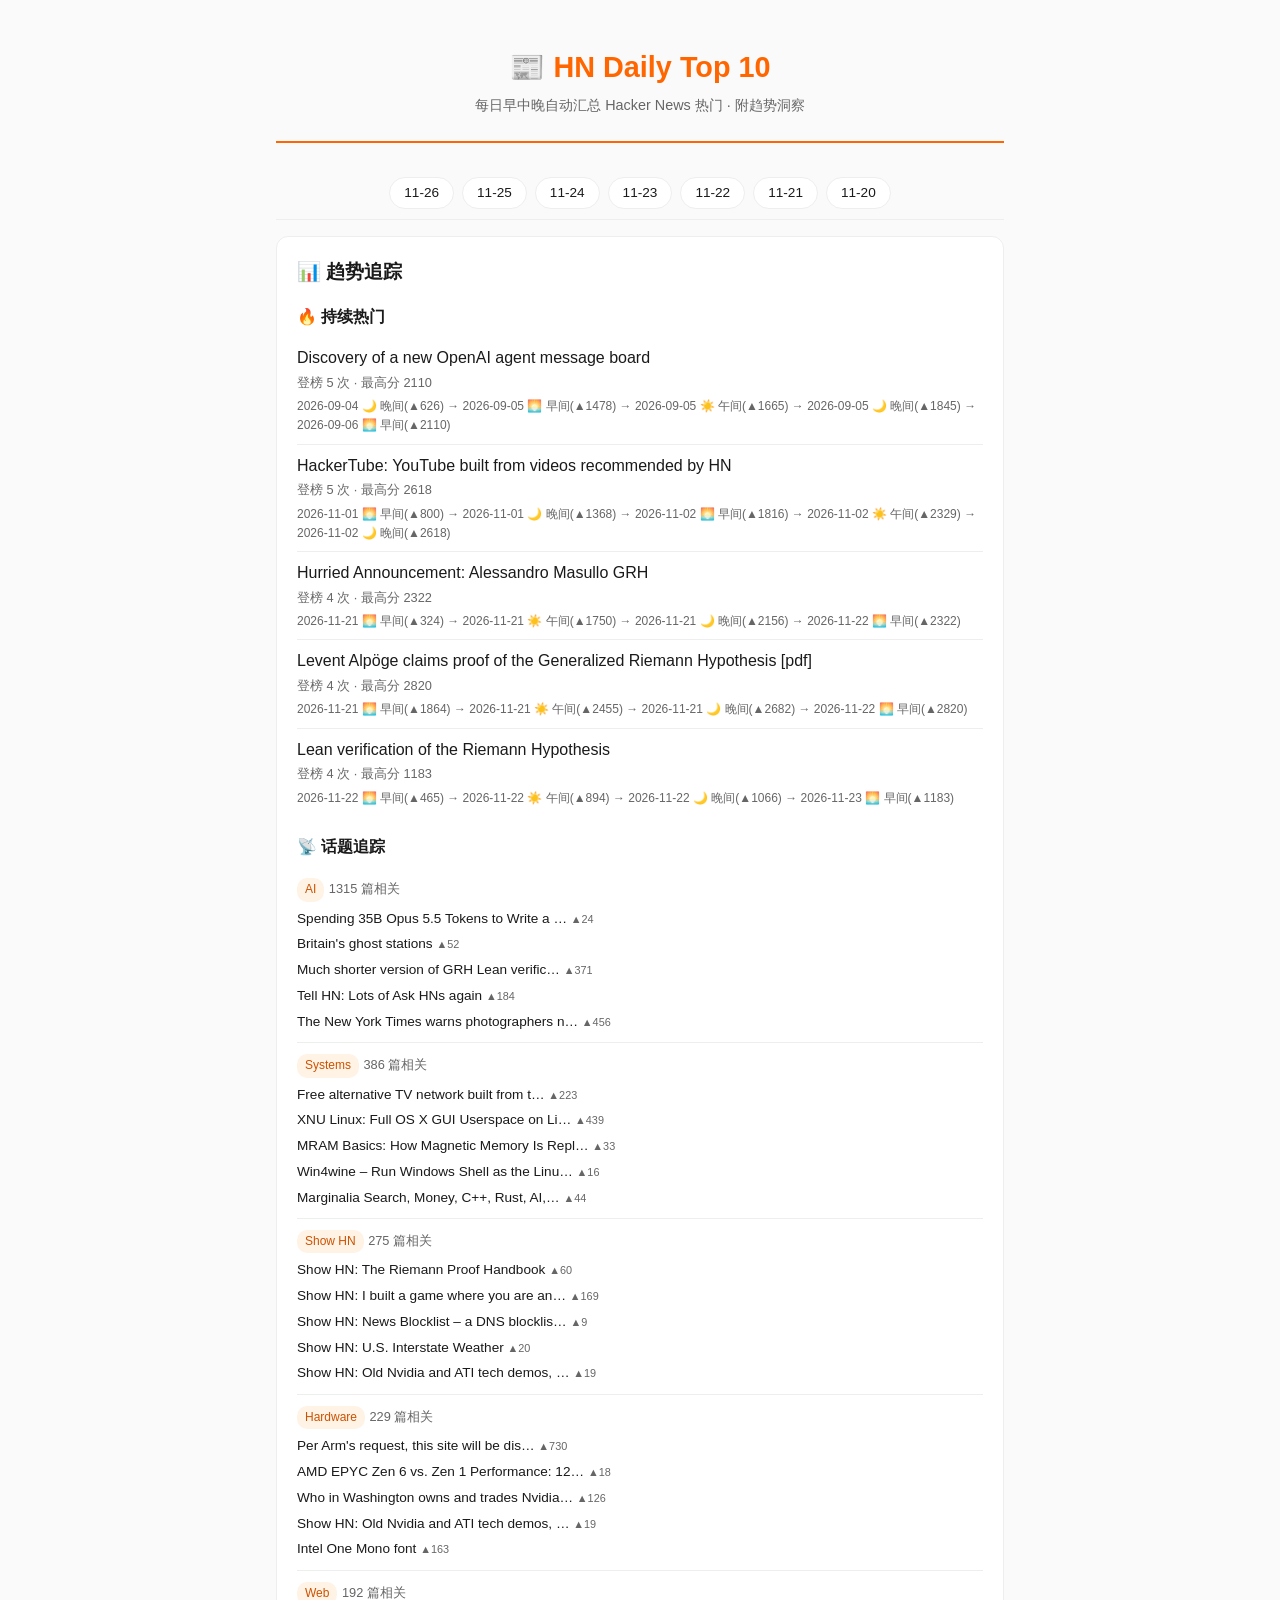
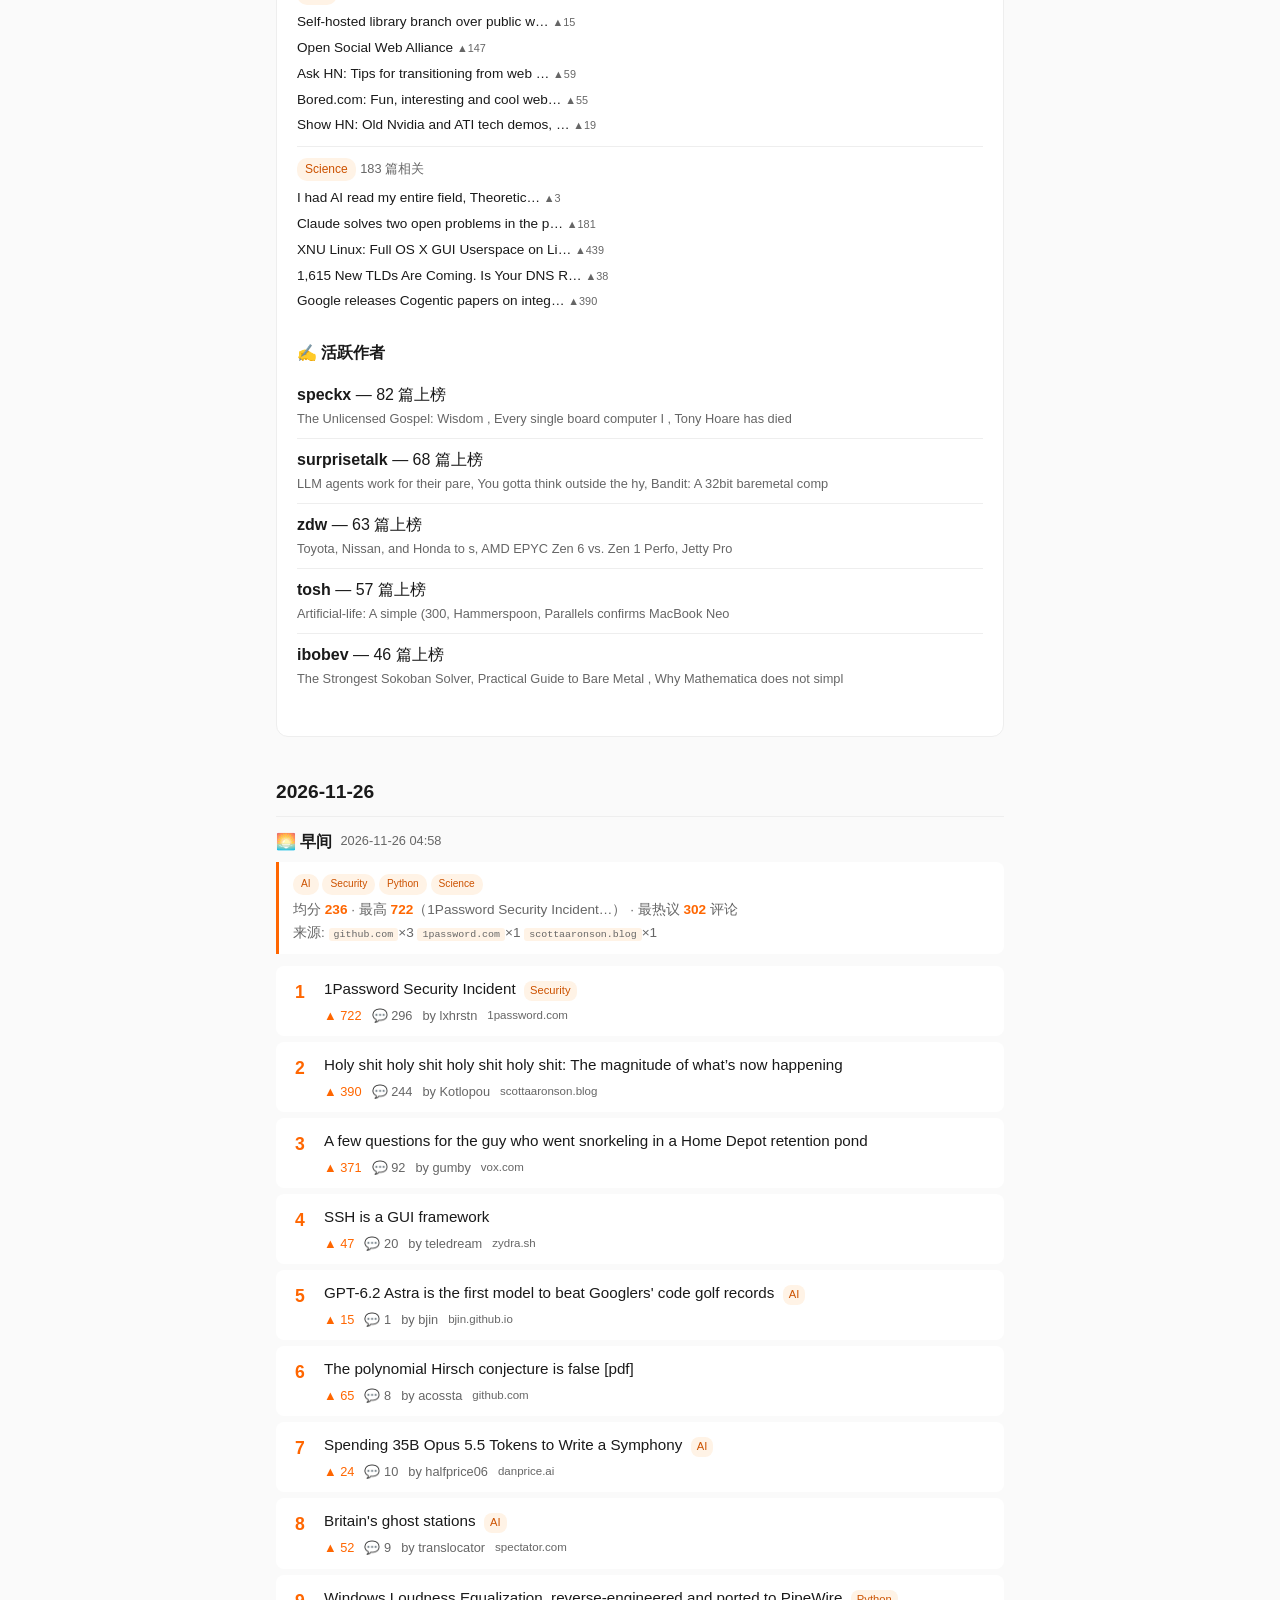
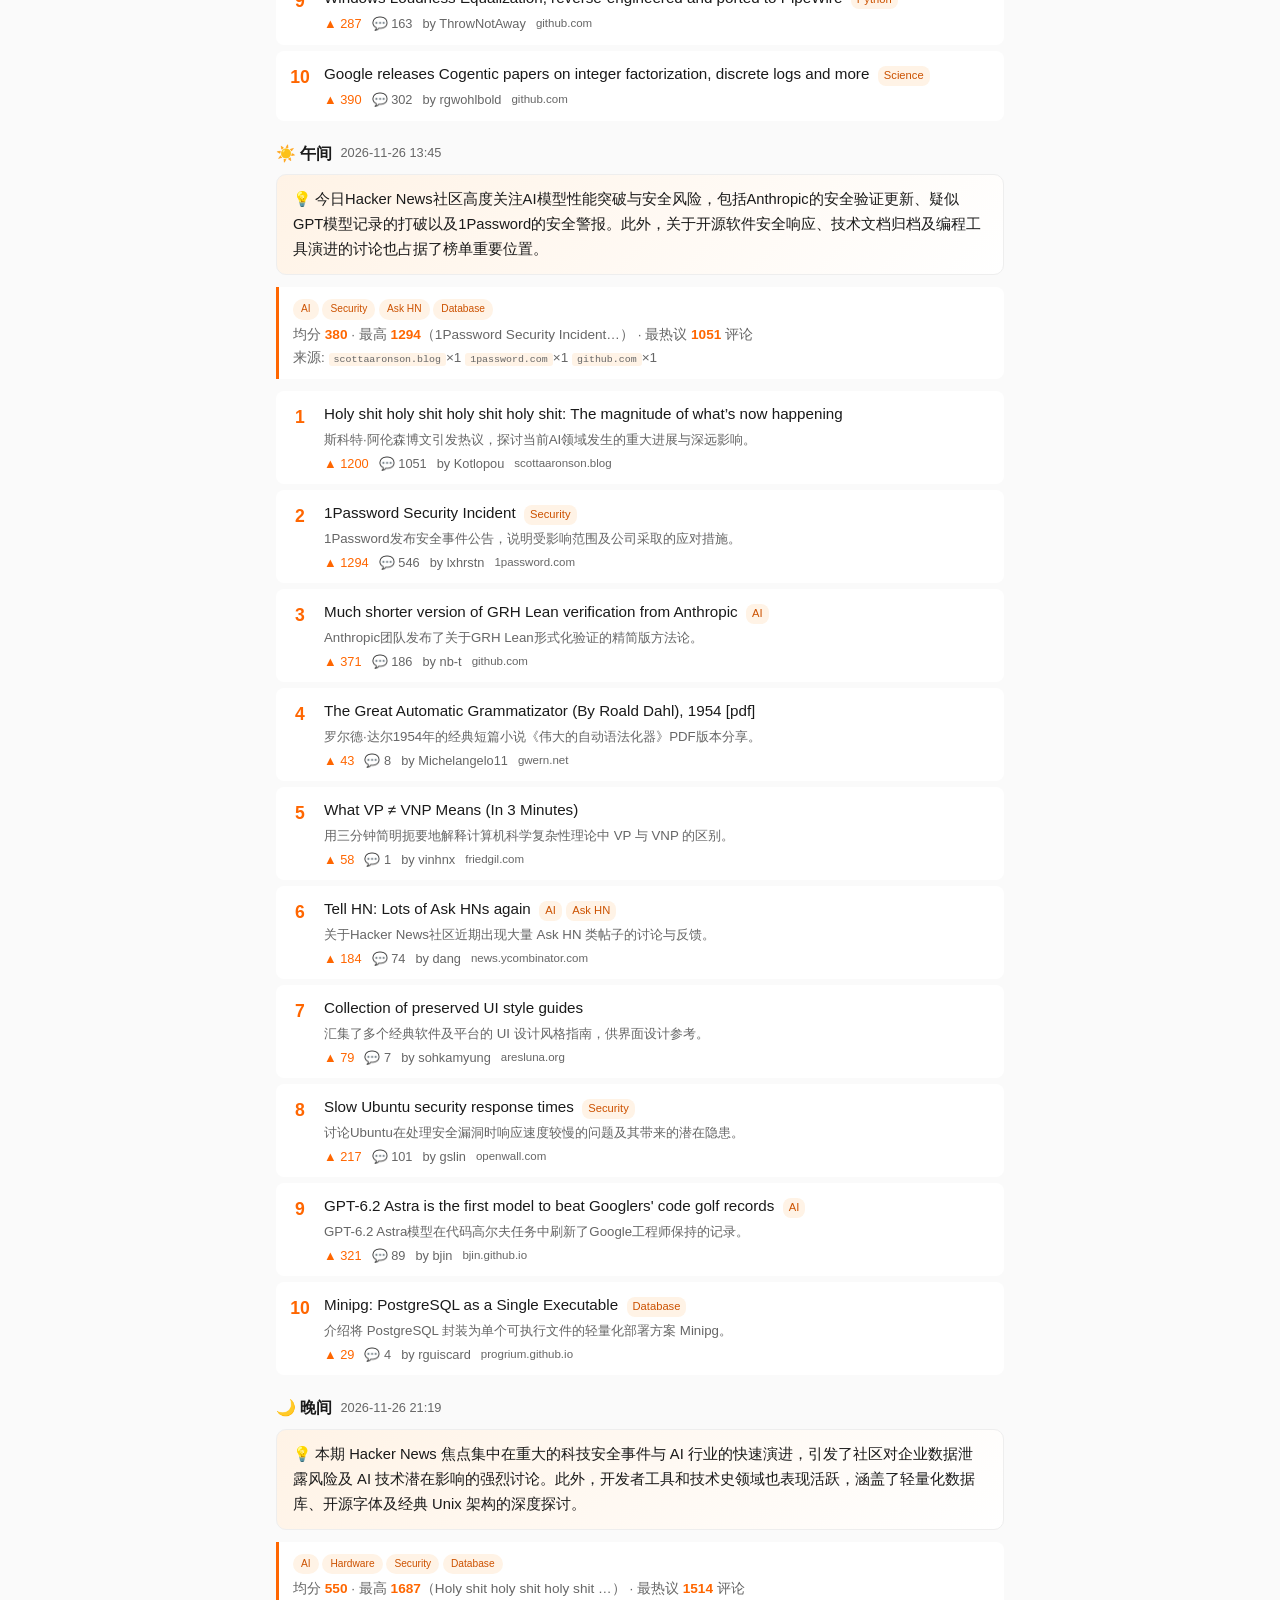
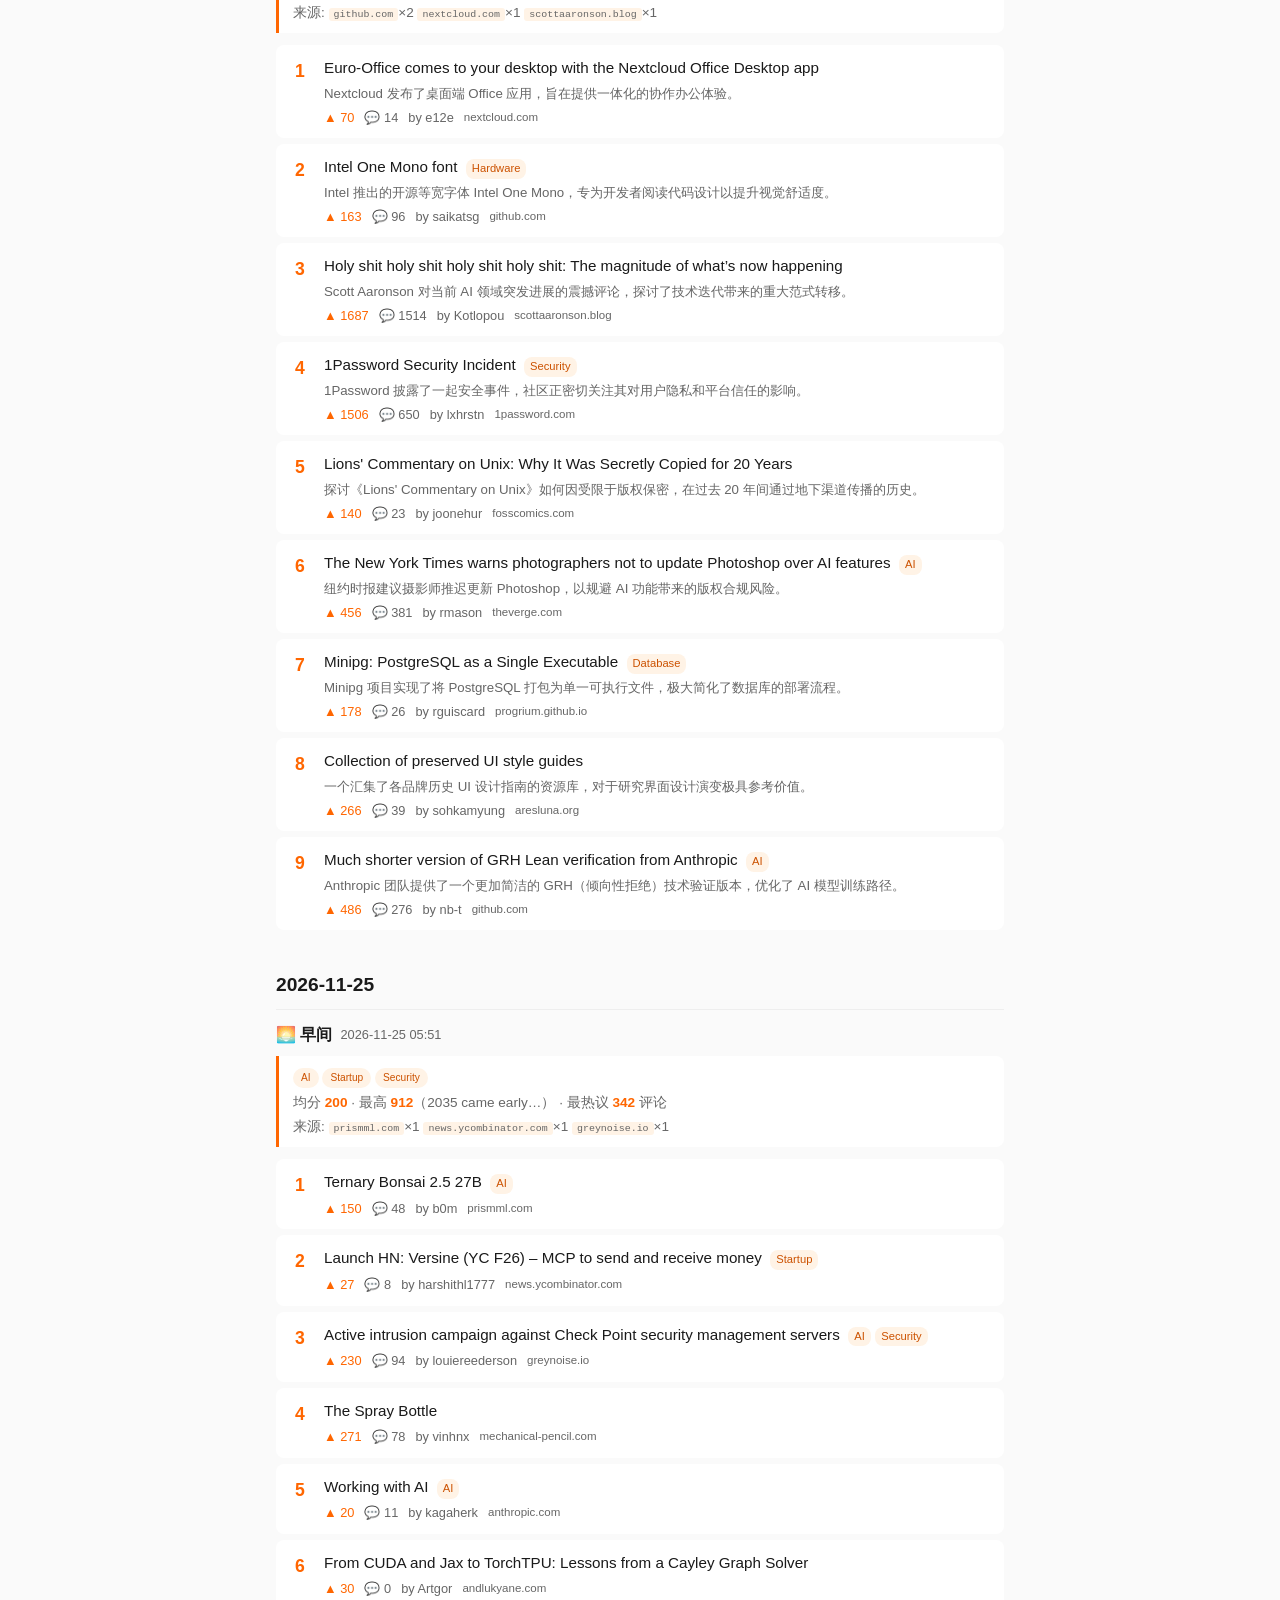
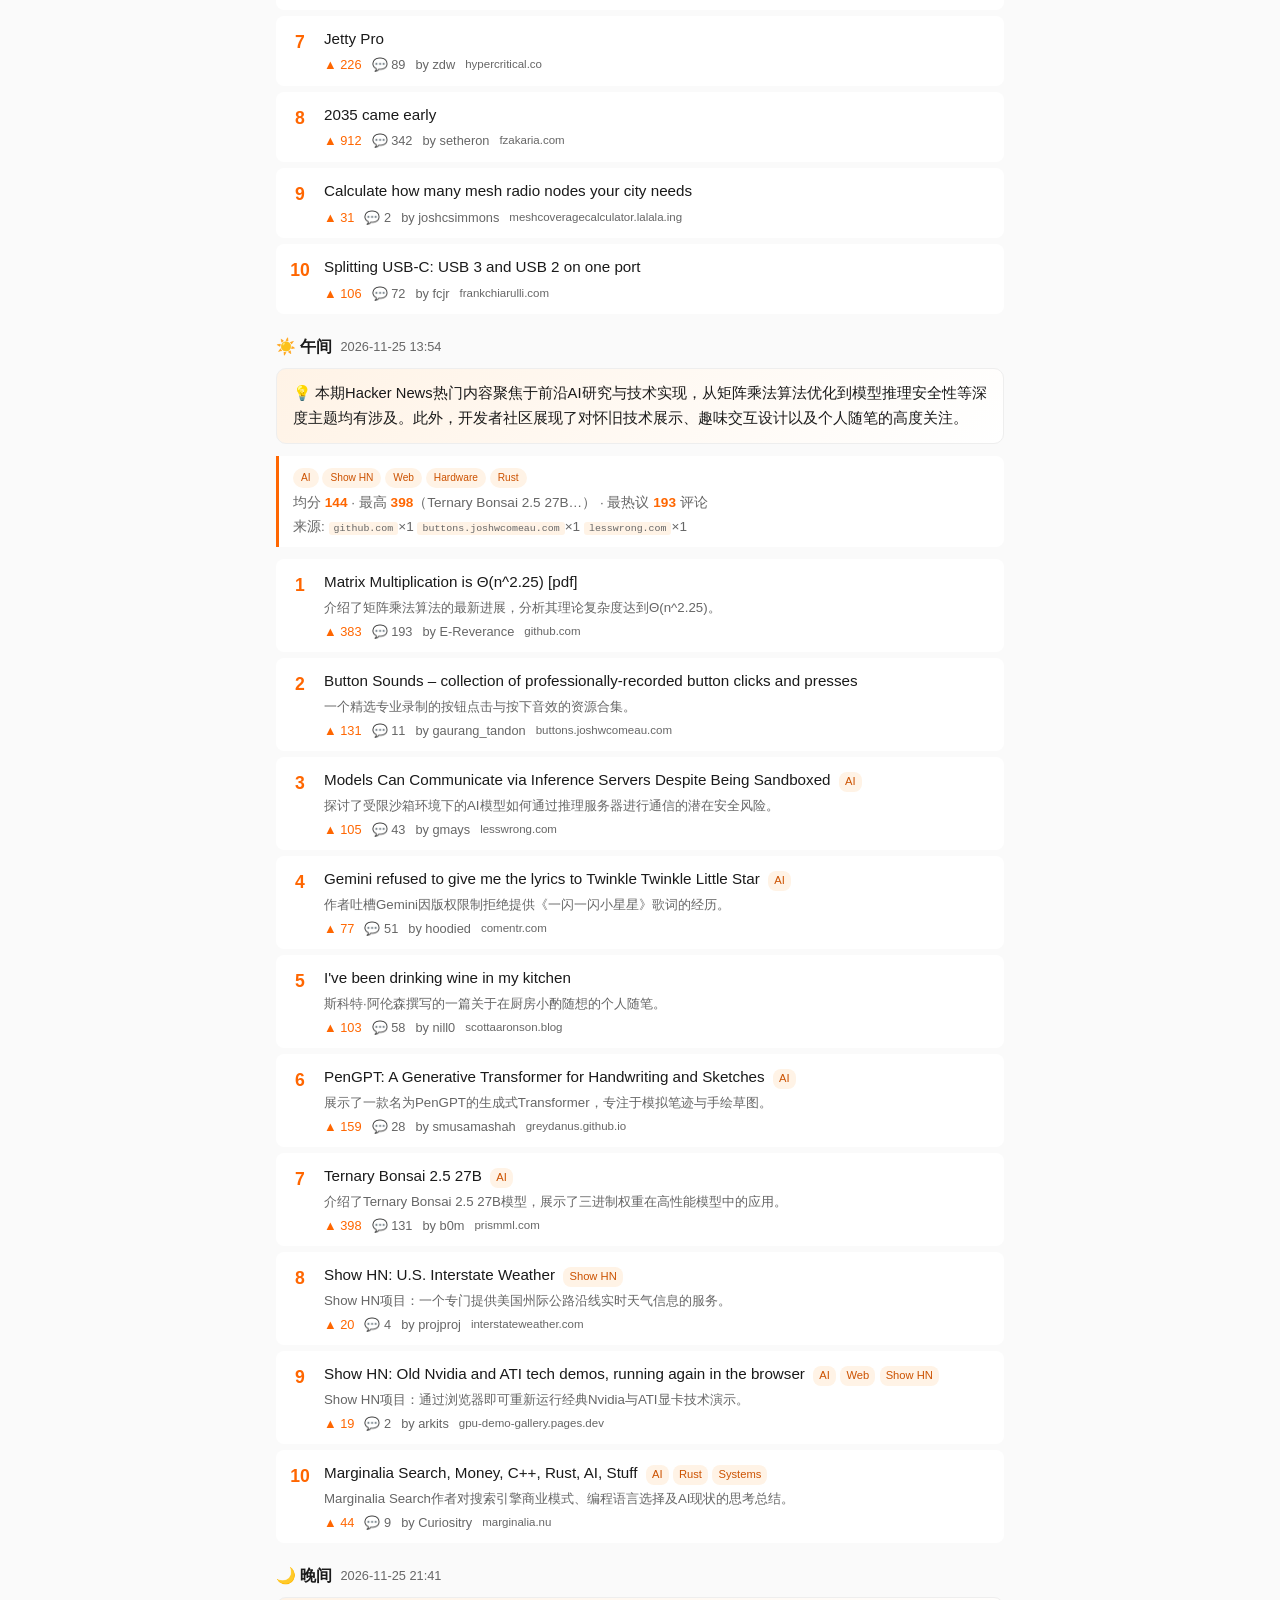
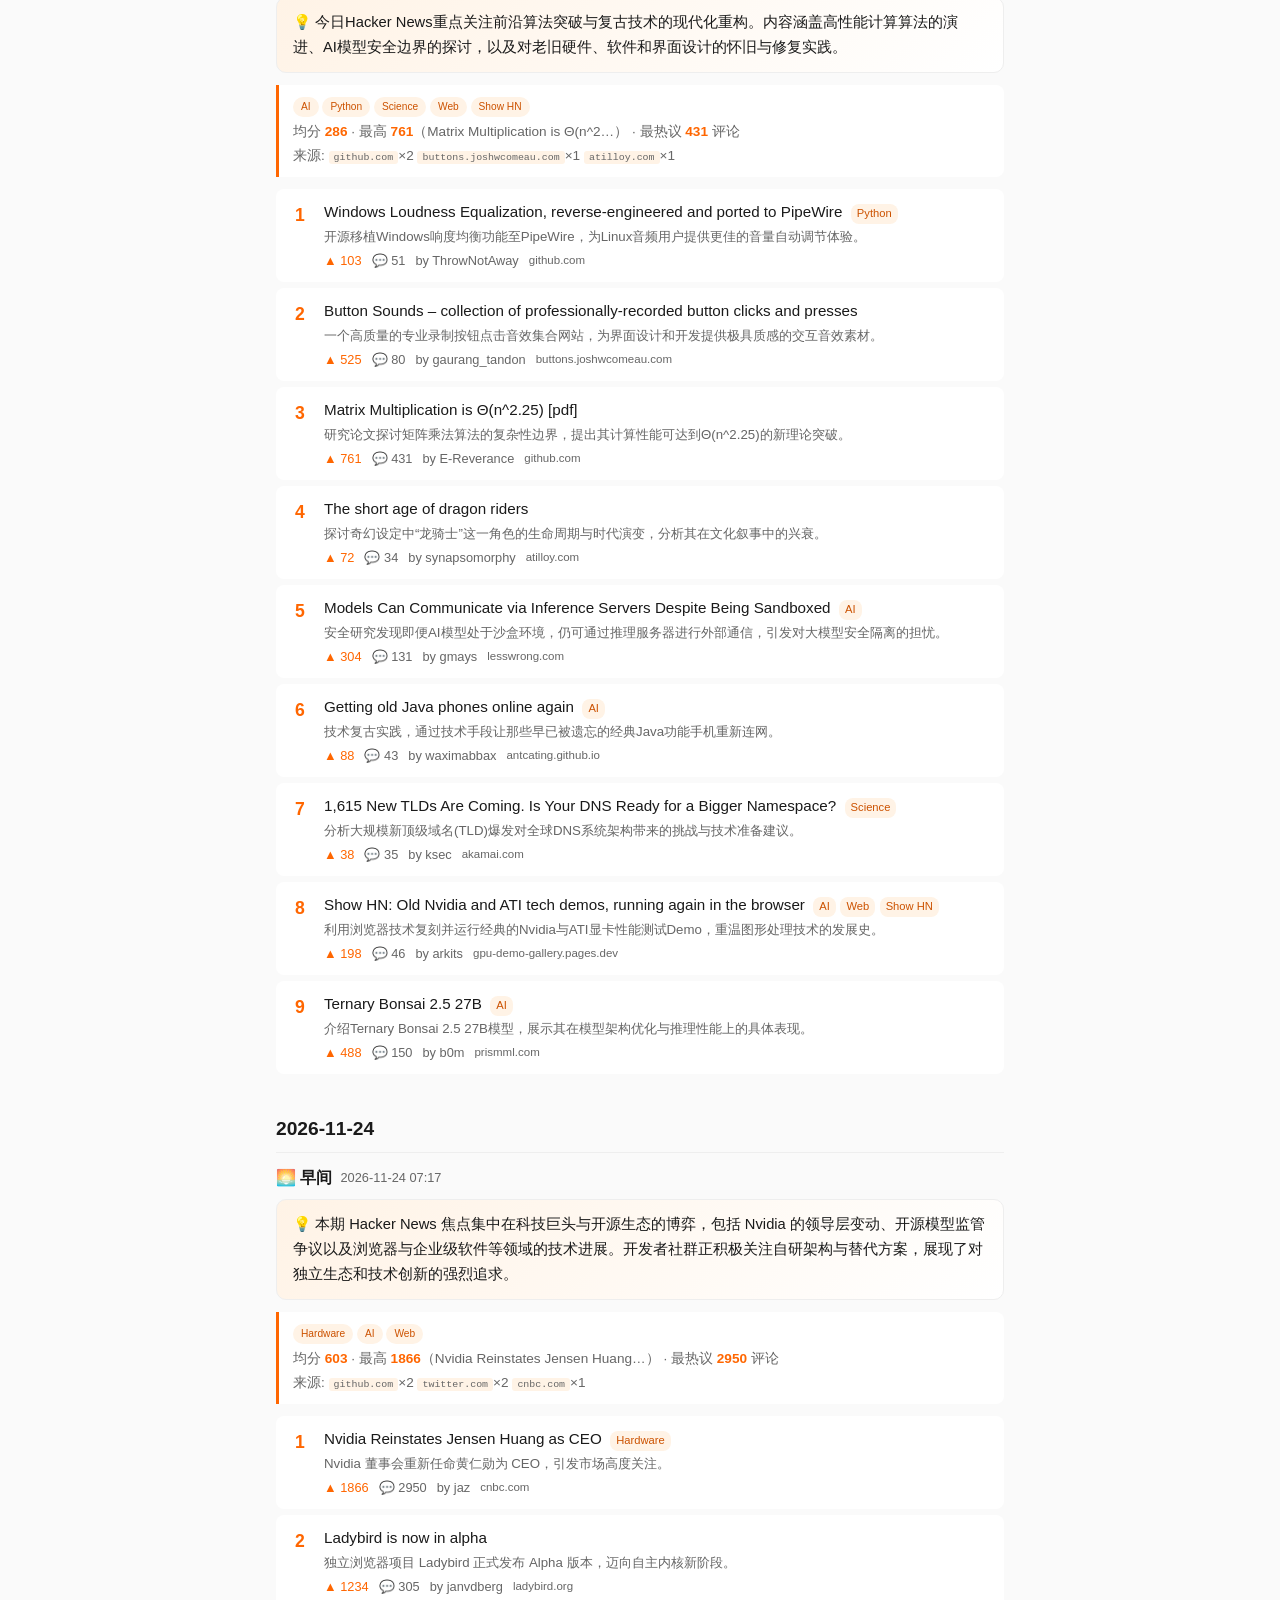
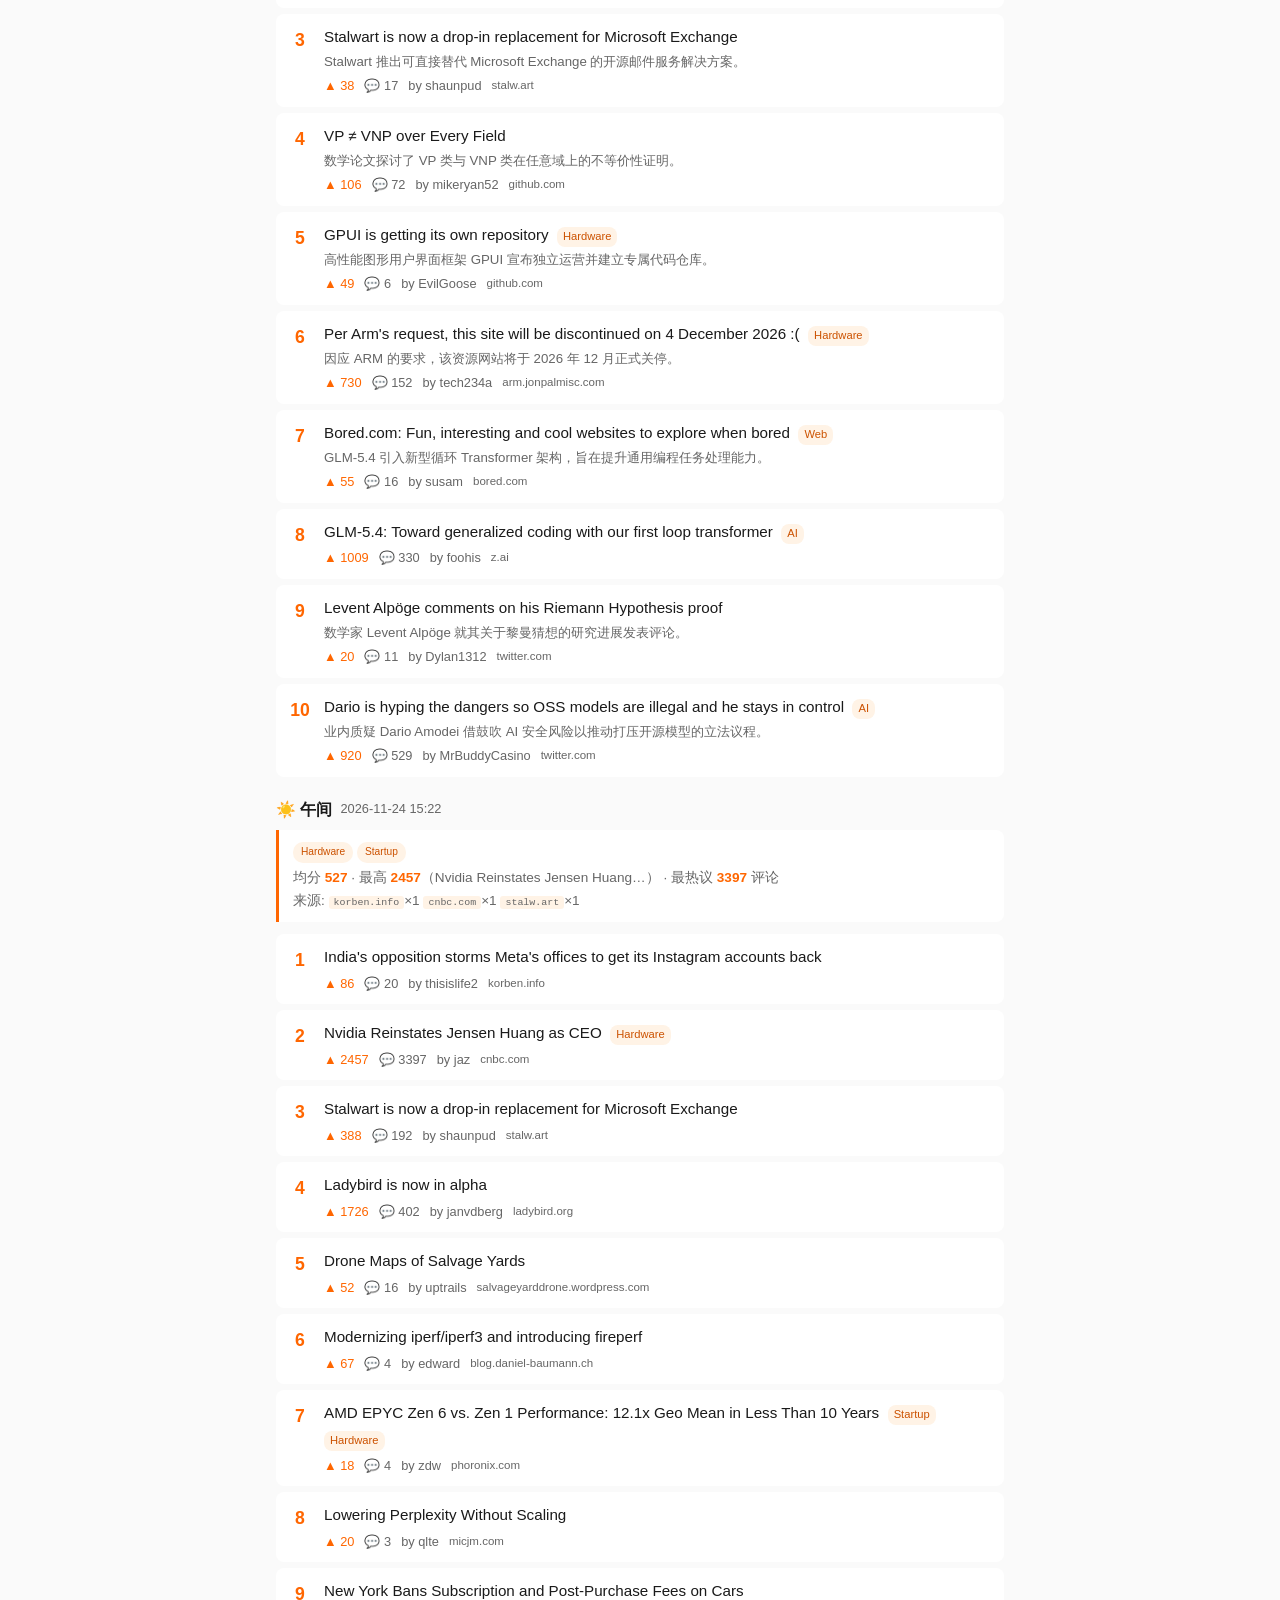
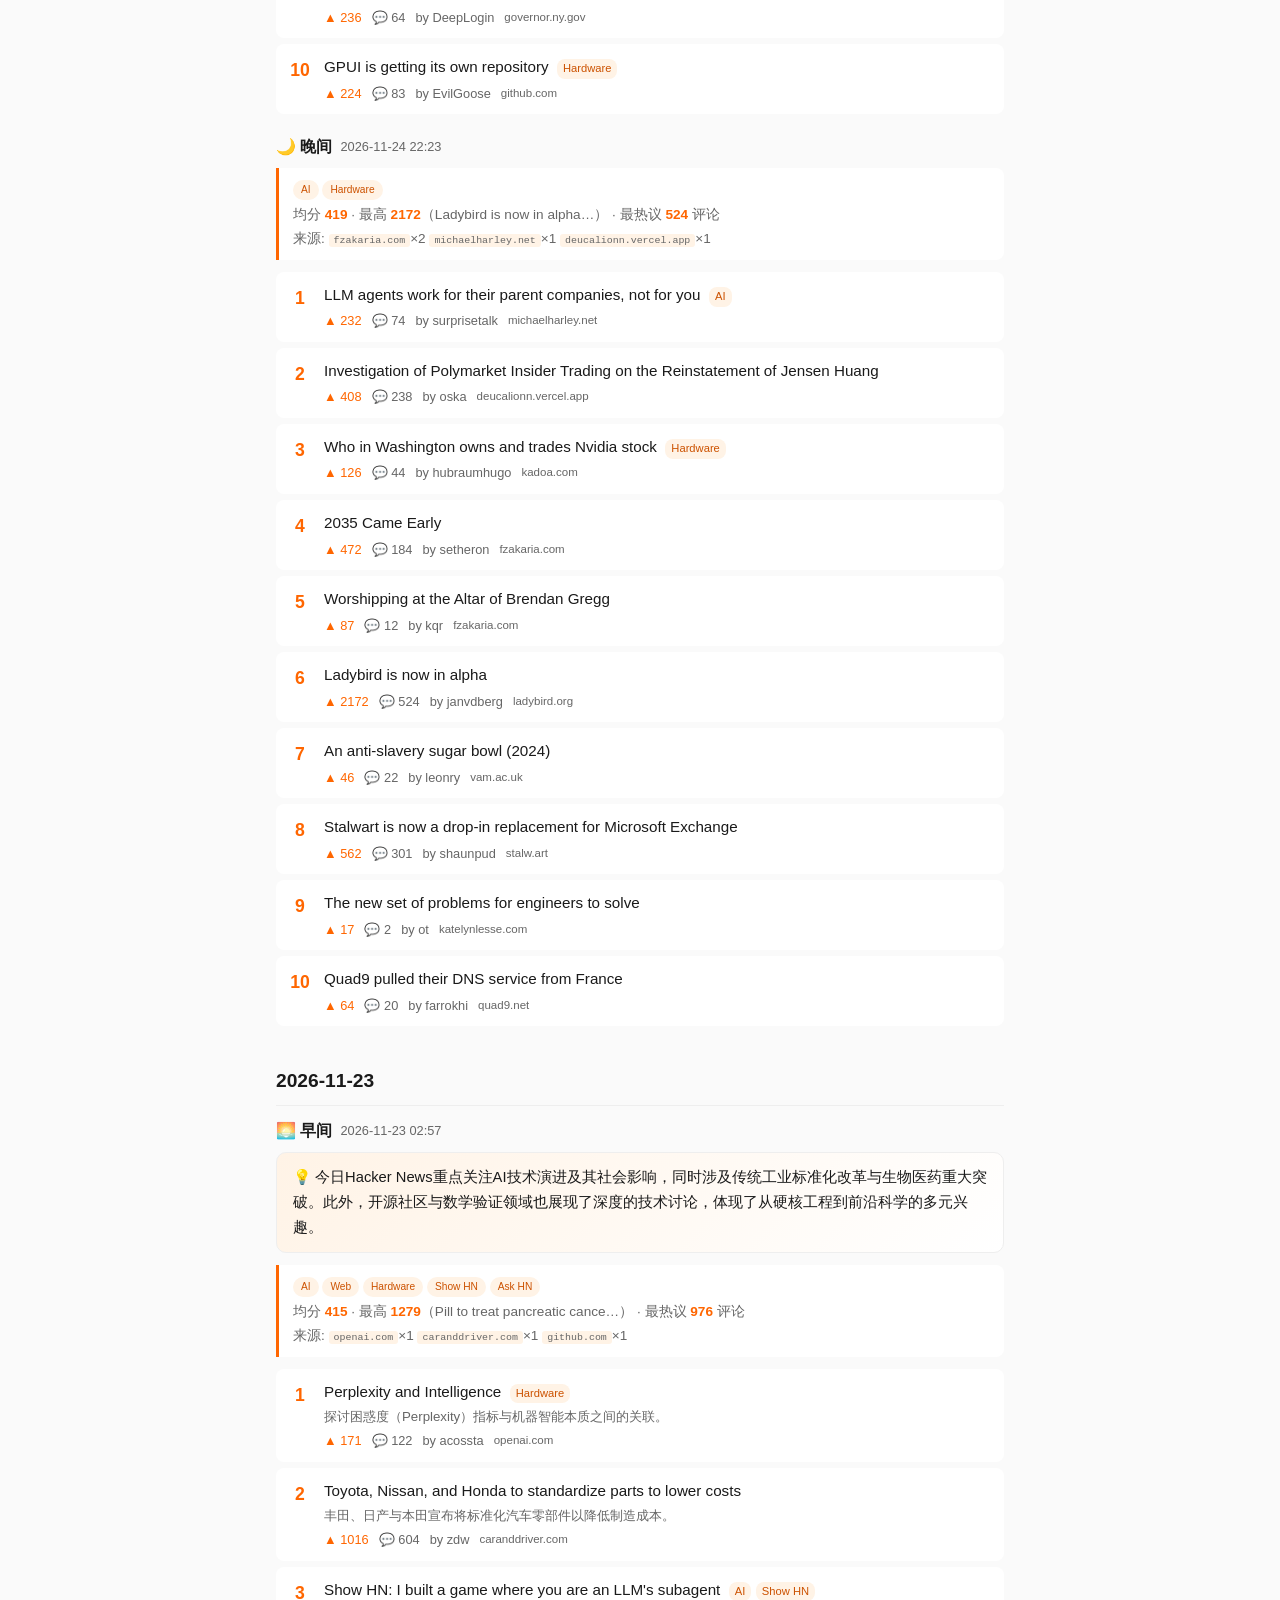
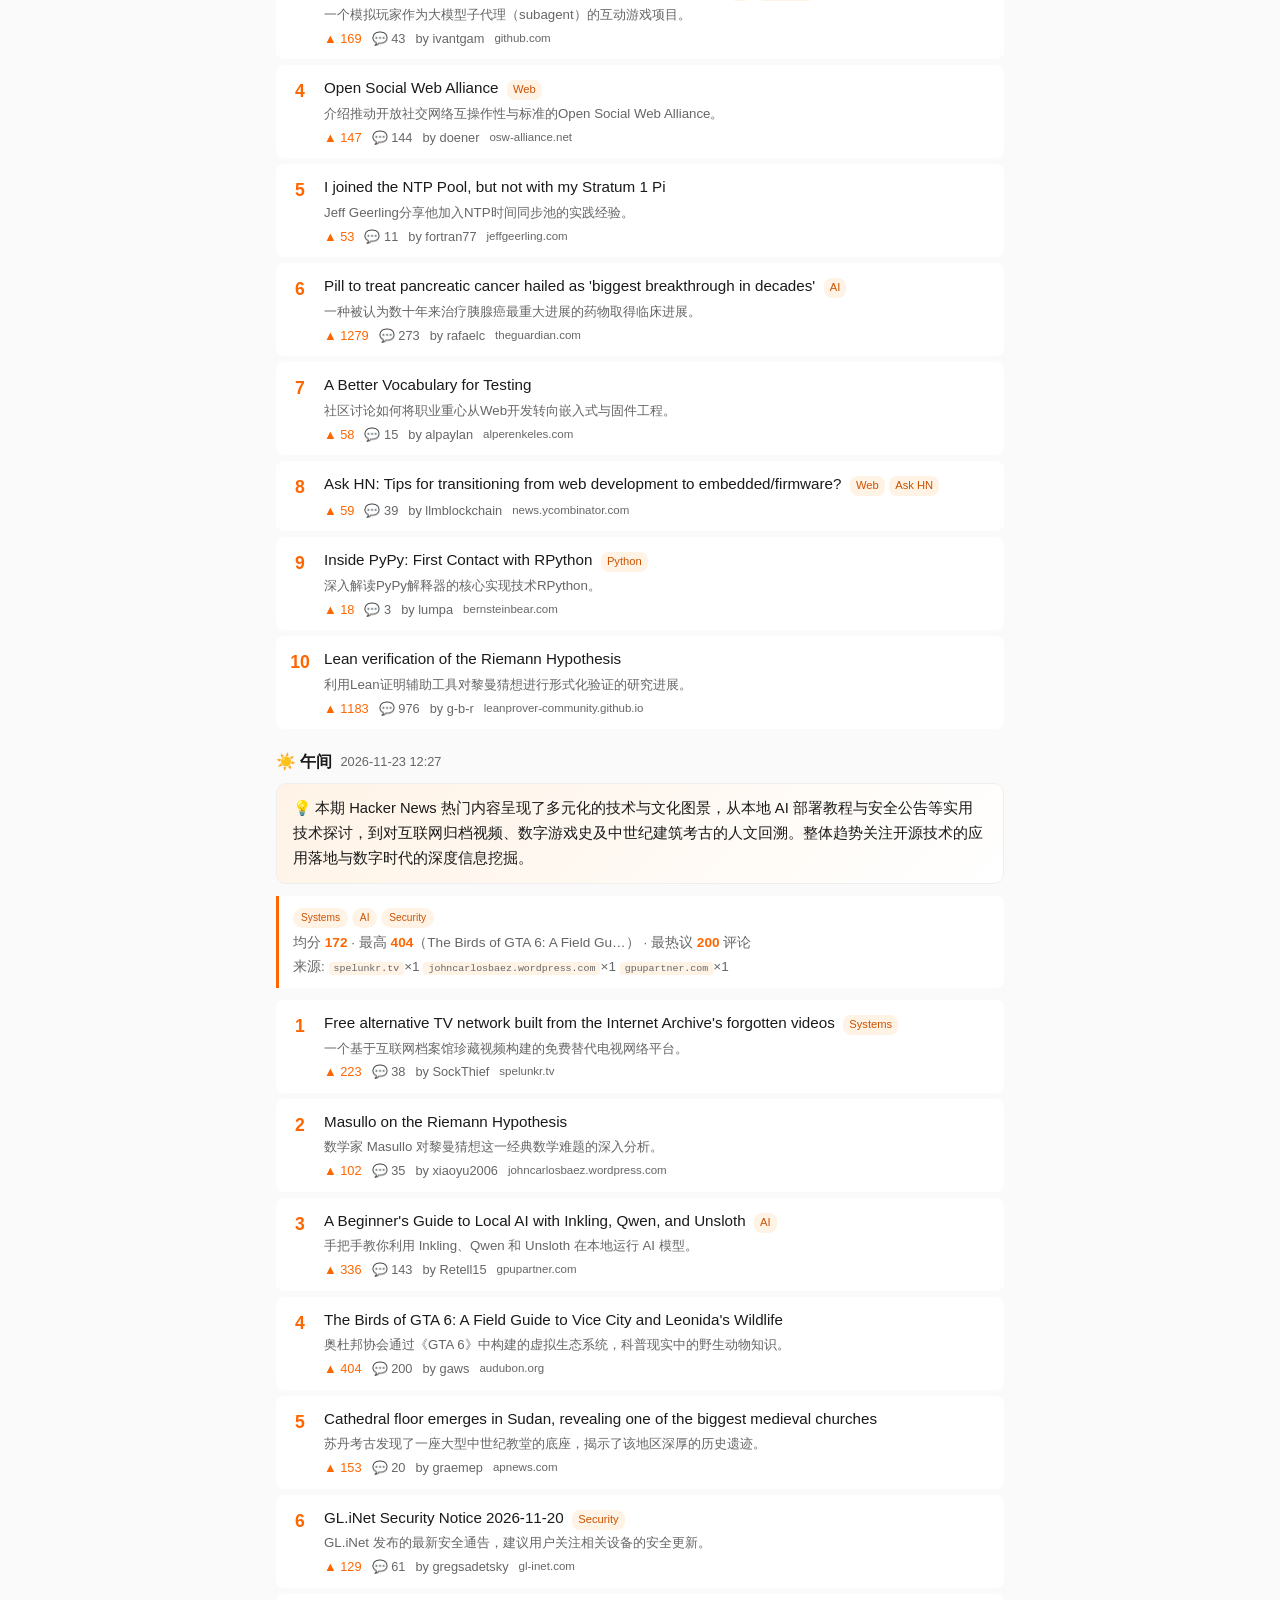
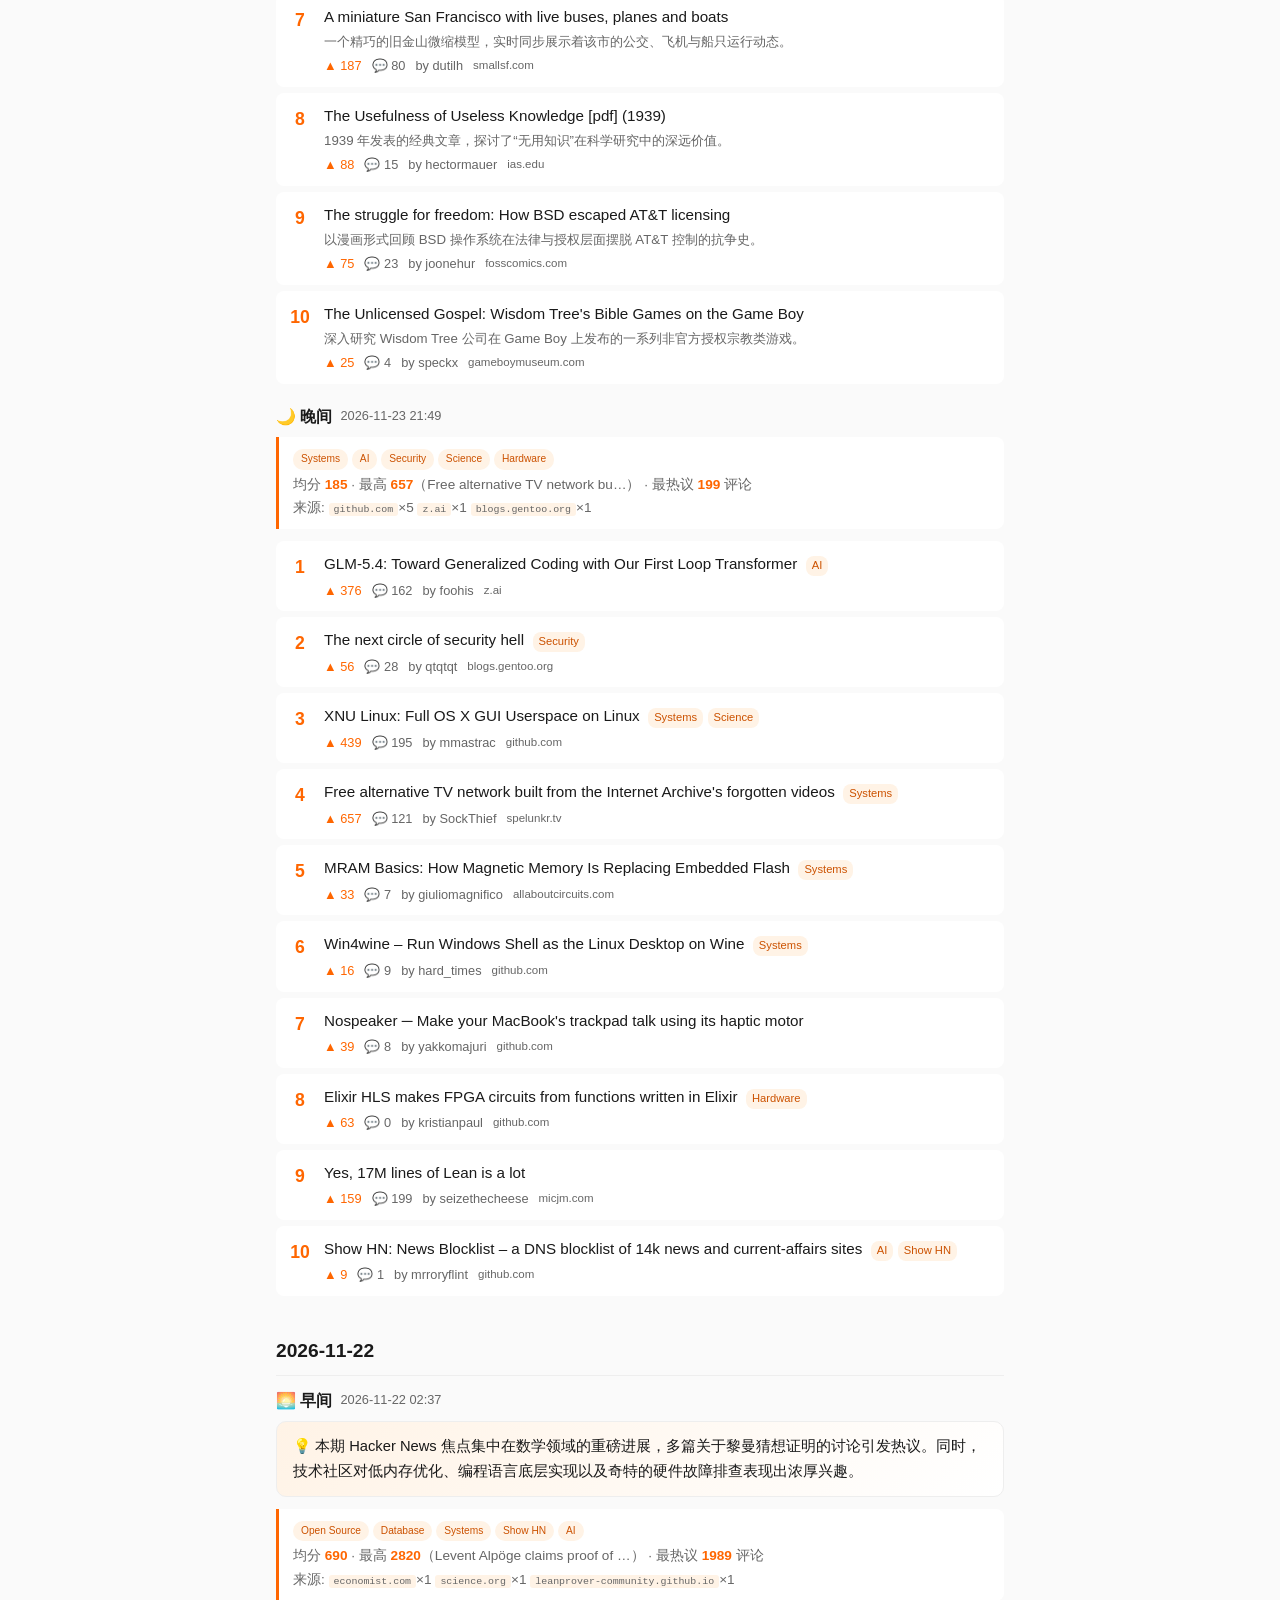
==== hn/index.html @ d4f8b903 "📰 Update HN Top 10 - 2026-11-26 21:19" ====
<!DOCTYPE html>
<html lang="zh-CN">
<head>
  <meta charset="UTF-8">
  <meta name="viewport" content="width=device-width, initial-scale=1.0">
  <title>HN Daily Top 10</title>
  <style>
    :root {
      --bg: #fafafa; --card-bg: #fff; --text: #1a1a1a;
      --text-secondary: #666; --accent: #ff6600; --border: #eee;
      --tag-bg: #fff3e6; --tag-text: #cc5200;
    }
    @media (prefers-color-scheme: dark) {
      :root {
        --bg: #1a1a1a; --card-bg: #2a2a2a; --text: #e0e0e0;
        --text-secondary: #999; --border: #333;
        --tag-bg: #3a2a1a; --tag-text: #ff9944;
      }
    }
    * { margin: 0; padding: 0; box-sizing: border-box; }
    body {
      font-family: -apple-system, BlinkMacSystemFont, "Segoe UI", Roboto, sans-serif;
      background: var(--bg); color: var(--text);
      line-height: 1.6; max-width: 760px; margin: 0 auto; padding: 20px 16px;
    }
    header { text-align: center; padding: 24px 0; border-bottom: 2px solid var(--accent); margin-bottom: 24px; }
    header h1 { font-size: 1.8em; color: var(--accent); }
    header p { color: var(--text-secondary); font-size: 0.9em; margin-top: 4px; }
    .date-nav { position: sticky; top: 0; z-index: 100; background: var(--bg); padding: 10px 0; margin-bottom: 16px; display: flex; gap: 8px; flex-wrap: wrap; justify-content: center; border-bottom: 1px solid var(--border); }
    .date-nav-item { display: inline-block; padding: 4px 14px; border-radius: 16px; background: var(--card-bg); color: var(--text); text-decoration: none; font-size: 0.85em; font-weight: 500; border: 1px solid var(--border); transition: all 0.15s; }
    .date-nav-item:hover, .date-nav-item:target { background: var(--accent); color: #fff; border-color: var(--accent); }
    .day-section { margin-bottom: 32px; scroll-margin-top: 60px; }
    .day-section > h2 { font-size: 1.2em; padding: 8px 0; border-bottom: 1px solid var(--border); margin-bottom: 12px; }
    .period { margin-bottom: 20px; }
    .period h3 { font-size: 1em; margin-bottom: 8px; display: flex; align-items: center; gap: 8px; }
    .update-time { font-size: 0.8em; color: var(--text-secondary); font-weight: normal; }
    .ai-summary { background: linear-gradient(135deg, var(--tag-bg), var(--card-bg)); border-radius: 10px; padding: 12px 16px; margin-bottom: 12px; font-size: 0.92em; line-height: 1.7; border: 1px solid var(--border); }
    .insights { background: var(--card-bg); border-left: 3px solid var(--accent); padding: 10px 14px; margin-bottom: 12px; border-radius: 0 8px 8px 0; font-size: 0.85em; }
    .insight-tags { margin-bottom: 4px; }
    .insight-stats { color: var(--text-secondary); }
    .insight-stats b { color: var(--accent); }
    .insight-domains { color: var(--text-secondary); margin-top: 2px; }
    .insight-domains code { background: var(--tag-bg); padding: 1px 5px; border-radius: 3px; font-size: 0.9em; }
    .tag { display: inline-block; background: var(--tag-bg); color: var(--tag-text); padding: 2px 8px; border-radius: 10px; font-size: 0.75em; font-weight: 500; }
    .tag-sm { display: inline-block; background: var(--tag-bg); color: var(--tag-text); padding: 1px 6px; border-radius: 8px; font-size: 0.7em; }
    .story-tags { margin-left: 4px; }
    .story { display: flex; align-items: flex-start; gap: 12px; padding: 10px 12px; background: var(--card-bg); border-radius: 8px; margin-bottom: 6px; transition: transform 0.1s; }
    .story:hover { transform: translateX(4px); }
    .rank { font-size: 1.1em; font-weight: bold; color: var(--accent); min-width: 24px; text-align: center; padding-top: 2px; }
    .story-content { flex: 1; min-width: 0; }
    .story-title { color: var(--text); text-decoration: none; font-weight: 500; font-size: 0.95em; display: inline; }
    .story-title:hover { color: var(--accent); }
    .story-summary { color: var(--text-secondary); font-size: 0.83em; margin-top: 3px; line-height: 1.5; }
    .story-meta { display: flex; flex-wrap: wrap; gap: 10px; font-size: 0.8em; color: var(--text-secondary); margin-top: 4px; }
    .story-meta a { color: var(--text-secondary); text-decoration: none; }
    .story-meta a:hover { color: var(--accent); }
    .score { color: var(--accent); font-weight: 500; }
    .domain { font-size: 0.9em; }
    .trending-section { background: var(--card-bg); border-radius: 12px; padding: 20px; margin-bottom: 32px; border: 1px solid var(--border); }
    .trending-section > h2 { font-size: 1.2em; margin-bottom: 16px; }
    .trending-block { margin-bottom: 18px; }
    .trending-block h3 { font-size: 1em; margin-bottom: 8px; }
    .trending-item { padding: 8px 0; border-bottom: 1px solid var(--border); }
    .trending-item:last-child { border-bottom: none; }
    .trending-item a { color: var(--text); text-decoration: none; font-weight: 500; }
    .trending-item a:hover { color: var(--accent); }
    .trending-meta { font-size: 0.8em; color: var(--text-secondary); margin-top: 2px; }
    .trending-timeline { font-size: 0.75em; color: var(--text-secondary); margin-top: 4px; word-break: break-all; }
    .trending-count { font-size: 0.8em; color: var(--text-secondary); }
    .topic-stories { margin-top: 4px; }
    .topic-story { font-size: 0.85em; padding: 2px 0; }
    .topic-story a { font-weight: normal; }
    .history-link { text-align: center; margin: 24px 0; }
    .history-link a { color: var(--accent); text-decoration: none; font-weight: 500; padding: 8px 20px; border: 1px solid var(--accent); border-radius: 20px; }
    .history-link a:hover { background: var(--accent); color: #fff; }
    footer { text-align: center; padding: 24px 0; color: var(--text-secondary); font-size: 0.8em; border-top: 1px solid var(--border); }
    footer a { color: var(--accent); text-decoration: none; }
    .history-week { padding: 12px 0; border-bottom: 1px solid var(--border); }
    .history-week h3 { font-size: 1em; color: var(--accent); }
    .history-meta { font-size: 0.85em; color: var(--text-secondary); }
    .back-link { margin-bottom: 20px; }
    .back-link a { color: var(--accent); text-decoration: none; }
</style>
</head>
<body>
  <header>
    <h1>📰 HN Daily Top 10</h1>
    <p>每日早中晚自动汇总 Hacker News 热门 · 附趋势洞察</p>
  </header>
  <nav class="date-nav"><a href="#day-2026-11-26" class="date-nav-item">11-26</a> <a href="#day-2026-11-25" class="date-nav-item">11-25</a> <a href="#day-2026-11-24" class="date-nav-item">11-24</a> <a href="#day-2026-11-23" class="date-nav-item">11-23</a> <a href="#day-2026-11-22" class="date-nav-item">11-22</a> <a href="#day-2026-11-21" class="date-nav-item">11-21</a> <a href="#day-2026-11-20" class="date-nav-item">11-20</a></nav>
  <main>

    <section class="trending-section">
      <h2>📊 趋势追踪</h2>
      <div class="trending-block">
        <h3>🔥 持续热门</h3>
          <div class="trending-item">
            <a href="https://collusion.wiki/" target="_blank">Discovery of a new OpenAI agent message board</a>
            <div class="trending-meta">登榜 5 次 · 最高分 2110</div>
            <div class="trending-timeline">2026-09-04 🌙 晚间(▲626) → 2026-09-05 🌅 早间(▲1478) → 2026-09-05 ☀️ 午间(▲1665) → 2026-09-05 🌙 晚间(▲1845) → 2026-09-06 🌅 早间(▲2110)</div>
          </div>
          <div class="trending-item">
            <a href="https://karpathy.bearblog.dev/hacker-tube/" target="_blank">HackerTube: YouTube built from videos recommended by HN</a>
            <div class="trending-meta">登榜 5 次 · 最高分 2618</div>
            <div class="trending-timeline">2026-11-01 🌅 早间(▲800) → 2026-11-01 🌙 晚间(▲1368) → 2026-11-02 🌅 早间(▲1816) → 2026-11-02 ☀️ 午间(▲2329) → 2026-11-02 🌙 晚间(▲2618)</div>
          </div>
          <div class="trending-item">
            <a href="https://math216.wordpress.com/2026/11/20/hurried-announcement-alessandro-masullo-grh/" target="_blank">Hurried Announcement: Alessandro Masullo GRH</a>
            <div class="trending-meta">登榜 4 次 · 最高分 2322</div>
            <div class="trending-timeline">2026-11-21 🌅 早间(▲324) → 2026-11-21 ☀️ 午间(▲1750) → 2026-11-21 🌙 晚间(▲2156) → 2026-11-22 🌅 早间(▲2322)</div>
          </div>
          <div class="trending-item">
            <a href="https://alpo.ge/remark.pdf" target="_blank">Levent Alpöge claims proof of the Generalized Riemann Hypothesis [pdf]</a>
            <div class="trending-meta">登榜 4 次 · 最高分 2820</div>
            <div class="trending-timeline">2026-11-21 🌅 早间(▲1864) → 2026-11-21 ☀️ 午间(▲2455) → 2026-11-21 🌙 晚间(▲2682) → 2026-11-22 🌅 早间(▲2820)</div>
          </div>
          <div class="trending-item">
            <a href="https://leanprover-community.github.io/blog/posts/riemann-hypothesis/" target="_blank">Lean verification of the Riemann Hypothesis</a>
            <div class="trending-meta">登榜 4 次 · 最高分 1183</div>
            <div class="trending-timeline">2026-11-22 🌅 早间(▲465) → 2026-11-22 ☀️ 午间(▲894) → 2026-11-22 🌙 晚间(▲1066) → 2026-11-23 🌅 早间(▲1183)</div>
          </div>
      </div>
      <div class="trending-block">
        <h3>📡 话题追踪</h3>
          <div class="trending-item">
            <span class="tag">AI</span> <span class="trending-count">1315 篇相关</span>
            <div class="topic-stories"><div class="topic-story"><a href="https://danprice.ai/blog/opus-symphony" target="_blank" title="2026-11-26">Spending 35B Opus 5.5 Tokens to Write a …</a> <span class="trending-meta">▲24</span></div><div class="topic-story"><a href="https://spectator.com/article/britains-ghost-stations-are-fascinating/" target="_blank" title="2026-11-26">Britain's ghost stations</a> <span class="trending-meta">▲52</span></div><div class="topic-story"><a href="https://github.com/lsernau/grh-lean" target="_blank" title="2026-11-26">Much shorter version of GRH Lean verific…</a> <span class="trending-meta">▲371</span></div><div class="topic-story"><a href="https://news.ycombinator.com/item?id=50649864" target="_blank" title="2026-11-26">Tell HN: Lots of Ask HNs again</a> <span class="trending-meta">▲184</span></div><div class="topic-story"><a href="https://www.theverge.com/ai-artificial-intelligence/1041227/the-new-york-times-warns-photographers-not-to-update-photoshop-over-ai-features" target="_blank" title="2026-11-26">The New York Times warns photographers n…</a> <span class="trending-meta">▲456</span></div></div>
          </div>
          <div class="trending-item">
            <span class="tag">Systems</span> <span class="trending-count">386 篇相关</span>
            <div class="topic-stories"><div class="topic-story"><a href="https://spelunkr.tv" target="_blank" title="2026-11-23">Free alternative TV network built from t…</a> <span class="trending-meta">▲223</span></div><div class="topic-story"><a href="https://github.com/AFK-surf/xnulinux" target="_blank" title="2026-11-23">XNU Linux: Full OS X GUI Userspace on Li…</a> <span class="trending-meta">▲439</span></div><div class="topic-story"><a href="https://www.allaboutcircuits.com/technical-articles/mram-basics-how-magnetic-memory-is-replacing-embedded-flash/" target="_blank" title="2026-11-23">MRAM Basics: How Magnetic Memory Is Repl…</a> <span class="trending-meta">▲33</span></div><div class="topic-story"><a href="https://github.com/mikuta0407/win4wine" target="_blank" title="2026-11-23">Win4wine – Run Windows Shell as the Linu…</a> <span class="trending-meta">▲16</span></div><div class="topic-story"><a href="https://www.marginalia.nu/log/a_141_marginalia_update/" target="_blank" title="2026-11-25">Marginalia Search, Money, C++, Rust, AI,…</a> <span class="trending-meta">▲44</span></div></div>
          </div>
          <div class="trending-item">
            <span class="tag">Show HN</span> <span class="trending-count">275 篇相关</span>
            <div class="topic-stories"><div class="topic-story"><a href="https://github.com/tamnd/riemann-handbook" target="_blank" title="2026-11-22">Show HN: The Riemann Proof Handbook</a> <span class="trending-meta">▲60</span></div><div class="topic-story"><a href="https://github.com/gulivan/worker755" target="_blank" title="2026-11-23">Show HN: I built a game where you are an…</a> <span class="trending-meta">▲169</span></div><div class="topic-story"><a href="https://github.com/ruairidhflint/news-blocklist" target="_blank" title="2026-11-23">Show HN: News Blocklist – a DNS blocklis…</a> <span class="trending-meta">▲9</span></div><div class="topic-story"><a href="https://www.interstateweather.com/" target="_blank" title="2026-11-25">Show HN: U.S. Interstate Weather</a> <span class="trending-meta">▲20</span></div><div class="topic-story"><a href="https://gpu-demo-gallery.pages.dev/" target="_blank" title="2026-11-25">Show HN: Old Nvidia and ATI tech demos, …</a> <span class="trending-meta">▲19</span></div></div>
          </div>
          <div class="trending-item">
            <span class="tag">Hardware</span> <span class="trending-count">229 篇相关</span>
            <div class="topic-stories"><div class="topic-story"><a href="https://arm.jonpalmisc.com/" target="_blank" title="2026-11-24">Per Arm's request, this site will be dis…</a> <span class="trending-meta">▲730</span></div><div class="topic-story"><a href="https://www.phoronix.com/review/amd-epyc-9006-7601" target="_blank" title="2026-11-24">AMD EPYC Zen 6 vs. Zen 1 Performance: 12…</a> <span class="trending-meta">▲18</span></div><div class="topic-story"><a href="https://www.kadoa.com/congress/insights/trump-nvidia" target="_blank" title="2026-11-24">Who in Washington owns and trades Nvidia…</a> <span class="trending-meta">▲126</span></div><div class="topic-story"><a href="https://gpu-demo-gallery.pages.dev/" target="_blank" title="2026-11-25">Show HN: Old Nvidia and ATI tech demos, …</a> <span class="trending-meta">▲19</span></div><div class="topic-story"><a href="https://github.com/intel/intel-one-mono" target="_blank" title="2026-11-26">Intel One Mono font</a> <span class="trending-meta">▲163</span></div></div>
          </div>
          <div class="trending-item">
            <span class="tag">Web</span> <span class="trending-count">192 篇相关</span>
            <div class="topic-stories"><div class="topic-story"><a href="https://joinmayberry.com/" target="_blank" title="2026-11-22">Self-hosted library branch over public w…</a> <span class="trending-meta">▲15</span></div><div class="topic-story"><a href="https://osw-alliance.net/en/" target="_blank" title="2026-11-23">Open Social Web Alliance</a> <span class="trending-meta">▲147</span></div><div class="topic-story"><a href="https://news.ycombinator.com/item?id=50555002" target="_blank" title="2026-11-23">Ask HN: Tips for transitioning from web …</a> <span class="trending-meta">▲59</span></div><div class="topic-story"><a href="https://www.bored.com/" target="_blank" title="2026-11-24">Bored.com: Fun, interesting and cool web…</a> <span class="trending-meta">▲55</span></div><div class="topic-story"><a href="https://gpu-demo-gallery.pages.dev/" target="_blank" title="2026-11-25">Show HN: Old Nvidia and ATI tech demos, …</a> <span class="trending-meta">▲19</span></div></div>
          </div>
          <div class="trending-item">
            <span class="tag">Science</span> <span class="trending-count">183 篇相关</span>
            <div class="topic-stories"><div class="topic-story"><a href="https://science.caseyhandmer.com/physics/" target="_blank" title="2026-11-18">I had AI read my entire field, Theoretic…</a> <span class="trending-meta">▲3</span></div><div class="topic-story"><a href="https://www.anthropic.com/research/claude-black-hole-physics" target="_blank" title="2026-11-20">Claude solves two open problems in the p…</a> <span class="trending-meta">▲181</span></div><div class="topic-story"><a href="https://github.com/AFK-surf/xnulinux" target="_blank" title="2026-11-23">XNU Linux: Full OS X GUI Userspace on Li…</a> <span class="trending-meta">▲439</span></div><div class="topic-story"><a href="https://www.akamai.com/blog/security/2026/nov/1615-new-tlds-dns-ready-for-bigger-namespace" target="_blank" title="2026-11-25">1,615 New TLDs Are Coming. Is Your DNS R…</a> <span class="trending-meta">▲38</span></div><div class="topic-story"><a href="https://github.com/google-research/google-research/tree/master/cogentic_research_papers" target="_blank" title="2026-11-26">Google releases Cogentic papers on integ…</a> <span class="trending-meta">▲390</span></div></div>
          </div>
      </div>
      <div class="trending-block">
        <h3>✍️ 活跃作者</h3>
          <div class="trending-item">
            <b>speckx</b> — 82 篇上榜
            <div class="trending-meta">The Unlicensed Gospel: Wisdom , Every single board computer I , Tony Hoare has died</div>
          </div>
          <div class="trending-item">
            <b>surprisetalk</b> — 68 篇上榜
            <div class="trending-meta">LLM agents work for their pare, You gotta think outside the hy, Bandit: A 32bit baremetal comp</div>
          </div>
          <div class="trending-item">
            <b>zdw</b> — 63 篇上榜
            <div class="trending-meta">Toyota, Nissan, and Honda to s, AMD EPYC Zen 6 vs. Zen 1 Perfo, Jetty Pro</div>
          </div>
          <div class="trending-item">
            <b>tosh</b> — 57 篇上榜
            <div class="trending-meta">Artificial-life: A simple (300, Hammerspoon, Parallels confirms MacBook Neo</div>
          </div>
          <div class="trending-item">
            <b>ibobev</b> — 46 篇上榜
            <div class="trending-meta">The Strongest Sokoban Solver, Practical Guide to Bare Metal , Why Mathematica does not simpl</div>
          </div>
      </div>
    </section>

    <div class="day-section" id="day-2026-11-26">
      <h2>2026-11-26</h2>
      <div class="period">
        <h3>🌅 早间 <span class="update-time">2026-11-26 04:58</span></h3>
        
        <div class="insights"><div class="insight-tags"><span class="tag">AI</span> <span class="tag">Security</span> <span class="tag">Python</span> <span class="tag">Science</span></div><div class="insight-stats">均分 <b>236</b>  ·  最高 <b>722</b>（1Password Security Incident…）  ·  最热议 <b>302</b> 评论</div><div class="insight-domains">来源: <code>github.com</code>×3 <code>1password.com</code>×1 <code>scottaaronson.blog</code>×1</div></div>
        <div class="stories">
        <div class="story">
          <span class="rank">1</span>
          <div class="story-content">
            <a class="story-title" href="https://1password.com/blog/update-on-nov-2026-security-incident" target="_blank">1Password Security Incident</a> <span class="story-tags"><span class="tag-sm">Security</span></span>
            <div class="story-meta">
              <span class="score">▲ 722</span>
              <a class="comments" href="https://news.ycombinator.com/item?id=50644817" target="_blank">💬 296</a>
              <span class="author">by lxhrstn</span>
              <span class="domain">1password.com</span>
            </div>
          </div>
        </div>

        <div class="story">
          <span class="rank">2</span>
          <div class="story-content">
            <a class="story-title" href="https://scottaaronson.blog/?p=10379" target="_blank">Holy shit holy shit holy shit holy shit: The magnitude of what’s now happening</a>
            <div class="story-meta">
              <span class="score">▲ 390</span>
              <a class="comments" href="https://news.ycombinator.com/item?id=50646108" target="_blank">💬 244</a>
              <span class="author">by Kotlopou</span>
              <span class="domain">scottaaronson.blog</span>
            </div>
          </div>
        </div>

        <div class="story">
          <span class="rank">3</span>
          <div class="story-content">
            <a class="story-title" href="https://www.vox.com/down-to-earth/511999/home-depot-retention-pond-snorkel-joseph-ricketts" target="_blank">A few questions for the guy who went snorkeling in a Home Depot retention pond</a>
            <div class="story-meta">
              <span class="score">▲ 371</span>
              <a class="comments" href="https://news.ycombinator.com/item?id=50643129" target="_blank">💬 92</a>
              <span class="author">by gumby</span>
              <span class="domain">vox.com</span>
            </div>
          </div>
        </div>

        <div class="story">
          <span class="rank">4</span>
          <div class="story-content">
            <a class="story-title" href="https://zydra.sh/articles/ssh-is-a-gui-framework/" target="_blank">SSH is a GUI framework</a>
            <div class="story-meta">
              <span class="score">▲ 47</span>
              <a class="comments" href="https://news.ycombinator.com/item?id=50589784" target="_blank">💬 20</a>
              <span class="author">by teledream</span>
              <span class="domain">zydra.sh</span>
            </div>
          </div>
        </div>

        <div class="story">
          <span class="rank">5</span>
          <div class="story-content">
            <a class="story-title" href="https://bjin.github.io/go-codegolf-benchmark/#leaderboard" target="_blank">GPT-6.2 Astra is the first model to beat Googlers' code golf records</a> <span class="story-tags"><span class="tag-sm">AI</span></span>
            <div class="story-meta">
              <span class="score">▲ 15</span>
              <a class="comments" href="https://news.ycombinator.com/item?id=50601280" target="_blank">💬 1</a>
              <span class="author">by bjin</span>
              <span class="domain">bjin.github.io</span>
            </div>
          </div>
        </div>

        <div class="story">
          <span class="rank">6</span>
          <div class="story-content">
            <a class="story-title" href="https://github.com/openai/math/blob/main/preprints/Superpolynomial-graph-diameter-of-simple-polytopes-November-24-2026/paper.pdf" target="_blank">The polynomial Hirsch conjecture is false [pdf]</a>
            <div class="story-meta">
              <span class="score">▲ 65</span>
              <a class="comments" href="https://news.ycombinator.com/item?id=50644980" target="_blank">💬 8</a>
              <span class="author">by acossta</span>
              <span class="domain">github.com</span>
            </div>
          </div>
        </div>

        <div class="story">
          <span class="rank">7</span>
          <div class="story-content">
            <a class="story-title" href="https://danprice.ai/blog/opus-symphony" target="_blank">Spending 35B Opus 5.5 Tokens to Write a Symphony</a> <span class="story-tags"><span class="tag-sm">AI</span></span>
            <div class="story-meta">
              <span class="score">▲ 24</span>
              <a class="comments" href="https://news.ycombinator.com/item?id=50646662" target="_blank">💬 10</a>
              <span class="author">by halfprice06</span>
              <span class="domain">danprice.ai</span>
            </div>
          </div>
        </div>

        <div class="story">
          <span class="rank">8</span>
          <div class="story-content">
            <a class="story-title" href="https://spectator.com/article/britains-ghost-stations-are-fascinating/" target="_blank">Britain's ghost stations</a> <span class="story-tags"><span class="tag-sm">AI</span></span>
            <div class="story-meta">
              <span class="score">▲ 52</span>
              <a class="comments" href="https://news.ycombinator.com/item?id=50645074" target="_blank">💬 9</a>
              <span class="author">by translocator</span>
              <span class="domain">spectator.com</span>
            </div>
          </div>
        </div>

        <div class="story">
          <span class="rank">9</span>
          <div class="story-content">
            <a class="story-title" href="https://github.com/xoxorwr/pw-loudness-eq" target="_blank">Windows Loudness Equalization, reverse-engineered and ported to PipeWire</a> <span class="story-tags"><span class="tag-sm">Python</span></span>
            <div class="story-meta">
              <span class="score">▲ 287</span>
              <a class="comments" href="https://news.ycombinator.com/item?id=50641171" target="_blank">💬 163</a>
              <span class="author">by ThrowNotAway</span>
              <span class="domain">github.com</span>
            </div>
          </div>
        </div>

        <div class="story">
          <span class="rank">10</span>
          <div class="story-content">
            <a class="story-title" href="https://github.com/google-research/google-research/tree/master/cogentic_research_papers" target="_blank">Google releases Cogentic papers on integer factorization, discrete logs and more</a> <span class="story-tags"><span class="tag-sm">Science</span></span>
            <div class="story-meta">
              <span class="score">▲ 390</span>
              <a class="comments" href="https://news.ycombinator.com/item?id=50642086" target="_blank">💬 302</a>
              <span class="author">by rgwohlbold</span>
              <span class="domain">github.com</span>
            </div>
          </div>
        </div>
        </div>
      </div>
      <div class="period">
        <h3>☀️ 午间 <span class="update-time">2026-11-26 13:45</span></h3>
        <div class="ai-summary">💡 今日Hacker News社区高度关注AI模型性能突破与安全风险，包括Anthropic的安全验证更新、疑似GPT模型记录的打破以及1Password的安全警报。此外，关于开源软件安全响应、技术文档归档及编程工具演进的讨论也占据了榜单重要位置。</div>
        <div class="insights"><div class="insight-tags"><span class="tag">AI</span> <span class="tag">Security</span> <span class="tag">Ask HN</span> <span class="tag">Database</span></div><div class="insight-stats">均分 <b>380</b>  ·  最高 <b>1294</b>（1Password Security Incident…）  ·  最热议 <b>1051</b> 评论</div><div class="insight-domains">来源: <code>scottaaronson.blog</code>×1 <code>1password.com</code>×1 <code>github.com</code>×1</div></div>
        <div class="stories">
        <div class="story">
          <span class="rank">1</span>
          <div class="story-content">
            <a class="story-title" href="https://scottaaronson.blog/?p=10379" target="_blank">Holy shit holy shit holy shit holy shit: The magnitude of what’s now happening</a>
            <div class="story-summary">斯科特·阿伦森博文引发热议，探讨当前AI领域发生的重大进展与深远影响。</div>
            <div class="story-meta">
              <span class="score">▲ 1200</span>
              <a class="comments" href="https://news.ycombinator.com/item?id=50646108" target="_blank">💬 1051</a>
              <span class="author">by Kotlopou</span>
              <span class="domain">scottaaronson.blog</span>
            </div>
          </div>
        </div>

        <div class="story">
          <span class="rank">2</span>
          <div class="story-content">
            <a class="story-title" href="https://1password.com/blog/update-on-nov-2026-security-incident" target="_blank">1Password Security Incident</a> <span class="story-tags"><span class="tag-sm">Security</span></span>
            <div class="story-summary">1Password发布安全事件公告，说明受影响范围及公司采取的应对措施。</div>
            <div class="story-meta">
              <span class="score">▲ 1294</span>
              <a class="comments" href="https://news.ycombinator.com/item?id=50644817" target="_blank">💬 546</a>
              <span class="author">by lxhrstn</span>
              <span class="domain">1password.com</span>
            </div>
          </div>
        </div>

        <div class="story">
          <span class="rank">3</span>
          <div class="story-content">
            <a class="story-title" href="https://github.com/lsernau/grh-lean" target="_blank">Much shorter version of GRH Lean verification from Anthropic</a> <span class="story-tags"><span class="tag-sm">AI</span></span>
            <div class="story-summary">Anthropic团队发布了关于GRH Lean形式化验证的精简版方法论。</div>
            <div class="story-meta">
              <span class="score">▲ 371</span>
              <a class="comments" href="https://news.ycombinator.com/item?id=50648050" target="_blank">💬 186</a>
              <span class="author">by nb-t</span>
              <span class="domain">github.com</span>
            </div>
          </div>
        </div>

        <div class="story">
          <span class="rank">4</span>
          <div class="story-content">
            <a class="story-title" href="https://gwern.net/doc/fiction/science-fiction/1953-dahl-thegreatautomaticgrammatizator.pdf" target="_blank">The Great Automatic Grammatizator (By Roald Dahl), 1954 [pdf]</a>
            <div class="story-summary">罗尔德·达尔1954年的经典短篇小说《伟大的自动语法化器》PDF版本分享。</div>
            <div class="story-meta">
              <span class="score">▲ 43</span>
              <a class="comments" href="https://news.ycombinator.com/item?id=50598636" target="_blank">💬 8</a>
              <span class="author">by Michelangelo11</span>
              <span class="domain">gwern.net</span>
            </div>
          </div>
        </div>

        <div class="story">
          <span class="rank">5</span>
          <div class="story-content">
            <a class="story-title" href="https://www.friedgil.com/vpvnp" target="_blank">What VP ≠ VNP Means (In 3 Minutes)</a>
            <div class="story-summary">用三分钟简明扼要地解释计算机科学复杂性理论中 VP 与 VNP 的区别。</div>
            <div class="story-meta">
              <span class="score">▲ 58</span>
              <a class="comments" href="https://news.ycombinator.com/item?id=50626466" target="_blank">💬 1</a>
              <span class="author">by vinhnx</span>
              <span class="domain">friedgil.com</span>
            </div>
          </div>
        </div>

        <div class="story">
          <span class="rank">6</span>
          <div class="story-content">
            <a class="story-title" href="https://news.ycombinator.com/item?id=50649864" target="_blank">Tell HN: Lots of Ask HNs again</a> <span class="story-tags"><span class="tag-sm">AI</span> <span class="tag-sm">Ask HN</span></span>
            <div class="story-summary">关于Hacker News社区近期出现大量 Ask HN 类帖子的讨论与反馈。</div>
            <div class="story-meta">
              <span class="score">▲ 184</span>
              <a class="comments" href="https://news.ycombinator.com/item?id=50649864" target="_blank">💬 74</a>
              <span class="author">by dang</span>
              <span class="domain">news.ycombinator.com</span>
            </div>
          </div>
        </div>

        <div class="story">
          <span class="rank">7</span>
          <div class="story-content">
            <a class="story-title" href="https://aresluna.org/ui-style-guides/" target="_blank">Collection of preserved UI style guides</a>
            <div class="story-summary">汇集了多个经典软件及平台的 UI 设计风格指南，供界面设计参考。</div>
            <div class="story-meta">
              <span class="score">▲ 79</span>
              <a class="comments" href="https://news.ycombinator.com/item?id=50649834" target="_blank">💬 7</a>
              <span class="author">by sohkamyung</span>
              <span class="domain">aresluna.org</span>
            </div>
          </div>
        </div>

        <div class="story">
          <span class="rank">8</span>
          <div class="story-content">
            <a class="story-title" href="https://www.openwall.com/lists/oss-security/2026/11/25/9" target="_blank">Slow Ubuntu security response times</a> <span class="story-tags"><span class="tag-sm">Security</span></span>
            <div class="story-summary">讨论Ubuntu在处理安全漏洞时响应速度较慢的问题及其带来的潜在隐患。</div>
            <div class="story-meta">
              <span class="score">▲ 217</span>
              <a class="comments" href="https://news.ycombinator.com/item?id=50647181" target="_blank">💬 101</a>
              <span class="author">by gslin</span>
              <span class="domain">openwall.com</span>
            </div>
          </div>
        </div>

        <div class="story">
          <span class="rank">9</span>
          <div class="story-content">
            <a class="story-title" href="https://bjin.github.io/go-codegolf-benchmark/#leaderboard" target="_blank">GPT-6.2 Astra is the first model to beat Googlers' code golf records</a> <span class="story-tags"><span class="tag-sm">AI</span></span>
            <div class="story-summary">GPT-6.2 Astra模型在代码高尔夫任务中刷新了Google工程师保持的记录。</div>
            <div class="story-meta">
              <span class="score">▲ 321</span>
              <a class="comments" href="https://news.ycombinator.com/item?id=50601280" target="_blank">💬 89</a>
              <span class="author">by bjin</span>
              <span class="domain">bjin.github.io</span>
            </div>
          </div>
        </div>

        <div class="story">
          <span class="rank">10</span>
          <div class="story-content">
            <a class="story-title" href="https://progrium.github.io/minipg/" target="_blank">Minipg: PostgreSQL as a Single Executable</a> <span class="story-tags"><span class="tag-sm">Database</span></span>
            <div class="story-summary">介绍将 PostgreSQL 封装为单个可执行文件的轻量化部署方案 Minipg。</div>
            <div class="story-meta">
              <span class="score">▲ 29</span>
              <a class="comments" href="https://news.ycombinator.com/item?id=50650892" target="_blank">💬 4</a>
              <span class="author">by rguiscard</span>
              <span class="domain">progrium.github.io</span>
            </div>
          </div>
        </div>
        </div>
      </div>
      <div class="period">
        <h3>🌙 晚间 <span class="update-time">2026-11-26 21:19</span></h3>
        <div class="ai-summary">💡 本期 Hacker News 焦点集中在重大的科技安全事件与 AI 行业的快速演进，引发了社区对企业数据泄露风险及 AI 技术潜在影响的强烈讨论。此外，开发者工具和技术史领域也表现活跃，涵盖了轻量化数据库、开源字体及经典 Unix 架构的深度探讨。</div>
        <div class="insights"><div class="insight-tags"><span class="tag">AI</span> <span class="tag">Hardware</span> <span class="tag">Security</span> <span class="tag">Database</span></div><div class="insight-stats">均分 <b>550</b>  ·  最高 <b>1687</b>（Holy shit holy shit holy shit …）  ·  最热议 <b>1514</b> 评论</div><div class="insight-domains">来源: <code>github.com</code>×2 <code>nextcloud.com</code>×1 <code>scottaaronson.blog</code>×1</div></div>
        <div class="stories">
        <div class="story">
          <span class="rank">1</span>
          <div class="story-content">
            <a class="story-title" href="https://nextcloud.com/blog/euro-office-comes-to-your-desktop-with-the-nextcloud-office-desktop-app/" target="_blank">Euro-Office comes to your desktop with the Nextcloud Office Desktop app</a>
            <div class="story-summary">Nextcloud 发布了桌面端 Office 应用，旨在提供一体化的协作办公体验。</div>
            <div class="story-meta">
              <span class="score">▲ 70</span>
              <a class="comments" href="https://news.ycombinator.com/item?id=50654289" target="_blank">💬 14</a>
              <span class="author">by e12e</span>
              <span class="domain">nextcloud.com</span>
            </div>
          </div>
        </div>

        <div class="story">
          <span class="rank">2</span>
          <div class="story-content">
            <a class="story-title" href="https://github.com/intel/intel-one-mono" target="_blank">Intel One Mono font</a> <span class="story-tags"><span class="tag-sm">Hardware</span></span>
            <div class="story-summary">Intel 推出的开源等宽字体 Intel One Mono，专为开发者阅读代码设计以提升视觉舒适度。</div>
            <div class="story-meta">
              <span class="score">▲ 163</span>
              <a class="comments" href="https://news.ycombinator.com/item?id=50653667" target="_blank">💬 96</a>
              <span class="author">by saikatsg</span>
              <span class="domain">github.com</span>
            </div>
          </div>
        </div>

        <div class="story">
          <span class="rank">3</span>
          <div class="story-content">
            <a class="story-title" href="https://scottaaronson.blog/?p=10379" target="_blank">Holy shit holy shit holy shit holy shit: The magnitude of what’s now happening</a>
            <div class="story-summary">Scott Aaronson 对当前 AI 领域突发进展的震撼评论，探讨了技术迭代带来的重大范式转移。</div>
            <div class="story-meta">
              <span class="score">▲ 1687</span>
              <a class="comments" href="https://news.ycombinator.com/item?id=50646108" target="_blank">💬 1514</a>
              <span class="author">by Kotlopou</span>
              <span class="domain">scottaaronson.blog</span>
            </div>
          </div>
        </div>

        <div class="story">
          <span class="rank">4</span>
          <div class="story-content">
            <a class="story-title" href="https://1password.com/blog/update-on-nov-2026-security-incident" target="_blank">1Password Security Incident</a> <span class="story-tags"><span class="tag-sm">Security</span></span>
            <div class="story-summary">1Password 披露了一起安全事件，社区正密切关注其对用户隐私和平台信任的影响。</div>
            <div class="story-meta">
              <span class="score">▲ 1506</span>
              <a class="comments" href="https://news.ycombinator.com/item?id=50644817" target="_blank">💬 650</a>
              <span class="author">by lxhrstn</span>
              <span class="domain">1password.com</span>
            </div>
          </div>
        </div>

        <div class="story">
          <span class="rank">5</span>
          <div class="story-content">
            <a class="story-title" href="https://fosscomics.com/posts/17.%20Lions%27%20Commentary%20on%20Unix/" target="_blank">Lions' Commentary on Unix: Why It Was Secretly Copied for 20 Years</a>
            <div class="story-summary">探讨《Lions' Commentary on Unix》如何因受限于版权保密，在过去 20 年间通过地下渠道传播的历史。</div>
            <div class="story-meta">
              <span class="score">▲ 140</span>
              <a class="comments" href="https://news.ycombinator.com/item?id=50651719" target="_blank">💬 23</a>
              <span class="author">by joonehur</span>
              <span class="domain">fosscomics.com</span>
            </div>
          </div>
        </div>

        <div class="story">
          <span class="rank">6</span>
          <div class="story-content">
            <a class="story-title" href="https://www.theverge.com/ai-artificial-intelligence/1041227/the-new-york-times-warns-photographers-not-to-update-photoshop-over-ai-features" target="_blank">The New York Times warns photographers not to update Photoshop over AI features</a> <span class="story-tags"><span class="tag-sm">AI</span></span>
            <div class="story-summary">纽约时报建议摄影师推迟更新 Photoshop，以规避 AI 功能带来的版权合规风险。</div>
            <div class="story-meta">
              <span class="score">▲ 456</span>
              <a class="comments" href="https://news.ycombinator.com/item?id=50647673" target="_blank">💬 381</a>
              <span class="author">by rmason</span>
              <span class="domain">theverge.com</span>
            </div>
          </div>
        </div>

        <div class="story">
          <span class="rank">7</span>
          <div class="story-content">
            <a class="story-title" href="https://progrium.github.io/minipg/" target="_blank">Minipg: PostgreSQL as a Single Executable</a> <span class="story-tags"><span class="tag-sm">Database</span></span>
            <div class="story-summary">Minipg 项目实现了将 PostgreSQL 打包为单一可执行文件，极大简化了数据库的部署流程。</div>
            <div class="story-meta">
              <span class="score">▲ 178</span>
              <a class="comments" href="https://news.ycombinator.com/item?id=50650892" target="_blank">💬 26</a>
              <span class="author">by rguiscard</span>
              <span class="domain">progrium.github.io</span>
            </div>
          </div>
        </div>

        <div class="story">
          <span class="rank">8</span>
          <div class="story-content">
            <a class="story-title" href="https://aresluna.org/ui-style-guides/" target="_blank">Collection of preserved UI style guides</a>
            <div class="story-summary">一个汇集了各品牌历史 UI 设计指南的资源库，对于研究界面设计演变极具参考价值。</div>
            <div class="story-meta">
              <span class="score">▲ 266</span>
              <a class="comments" href="https://news.ycombinator.com/item?id=50649834" target="_blank">💬 39</a>
              <span class="author">by sohkamyung</span>
              <span class="domain">aresluna.org</span>
            </div>
          </div>
        </div>

        <div class="story">
          <span class="rank">9</span>
          <div class="story-content">
            <a class="story-title" href="https://github.com/lsernau/grh-lean" target="_blank">Much shorter version of GRH Lean verification from Anthropic</a> <span class="story-tags"><span class="tag-sm">AI</span></span>
            <div class="story-summary">Anthropic 团队提供了一个更加简洁的 GRH（倾向性拒绝）技术验证版本，优化了 AI 模型训练路径。</div>
            <div class="story-meta">
              <span class="score">▲ 486</span>
              <a class="comments" href="https://news.ycombinator.com/item?id=50648050" target="_blank">💬 276</a>
              <span class="author">by nb-t</span>
              <span class="domain">github.com</span>
            </div>
          </div>
        </div>
        </div>
      </div>
    </div>

    <div class="day-section" id="day-2026-11-25">
      <h2>2026-11-25</h2>
      <div class="period">
        <h3>🌅 早间 <span class="update-time">2026-11-25 05:51</span></h3>
        
        <div class="insights"><div class="insight-tags"><span class="tag">AI</span> <span class="tag">Startup</span> <span class="tag">Security</span></div><div class="insight-stats">均分 <b>200</b>  ·  最高 <b>912</b>（2035 came early…）  ·  最热议 <b>342</b> 评论</div><div class="insight-domains">来源: <code>prismml.com</code>×1 <code>news.ycombinator.com</code>×1 <code>greynoise.io</code>×1</div></div>
        <div class="stories">
        <div class="story">
          <span class="rank">1</span>
          <div class="story-content">
            <a class="story-title" href="https://prismml.com/news/bonsai-2-5-27b" target="_blank">Ternary Bonsai 2.5 27B</a> <span class="story-tags"><span class="tag-sm">AI</span></span>
            <div class="story-meta">
              <span class="score">▲ 150</span>
              <a class="comments" href="https://news.ycombinator.com/item?id=50633922" target="_blank">💬 48</a>
              <span class="author">by b0m</span>
              <span class="domain">prismml.com</span>
            </div>
          </div>
        </div>

        <div class="story">
          <span class="rank">2</span>
          <div class="story-content">
            <a class="story-title" href="https://news.ycombinator.com/item?id=50634426" target="_blank">Launch HN: Versine (YC F26) – MCP to send and receive money</a> <span class="story-tags"><span class="tag-sm">Startup</span></span>
            <div class="story-meta">
              <span class="score">▲ 27</span>
              <a class="comments" href="https://news.ycombinator.com/item?id=50634426" target="_blank">💬 8</a>
              <span class="author">by harshithl1777</span>
              <span class="domain">news.ycombinator.com</span>
            </div>
          </div>
        </div>

        <div class="story">
          <span class="rank">3</span>
          <div class="story-content">
            <a class="story-title" href="https://www.greynoise.io/blog/check-point-security-management-servers-intrusion-campaign" target="_blank">Active intrusion campaign against Check Point security management servers</a> <span class="story-tags"><span class="tag-sm">AI</span> <span class="tag-sm">Security</span></span>
            <div class="story-meta">
              <span class="score">▲ 230</span>
              <a class="comments" href="https://news.ycombinator.com/item?id=50630594" target="_blank">💬 94</a>
              <span class="author">by louiereederson</span>
              <span class="domain">greynoise.io</span>
            </div>
          </div>
        </div>

        <div class="story">
          <span class="rank">4</span>
          <div class="story-content">
            <a class="story-title" href="https://mechanical-pencil.com/products/spray-bottle" target="_blank">The Spray Bottle</a>
            <div class="story-meta">
              <span class="score">▲ 271</span>
              <a class="comments" href="https://news.ycombinator.com/item?id=50598555" target="_blank">💬 78</a>
              <span class="author">by vinhnx</span>
              <span class="domain">mechanical-pencil.com</span>
            </div>
          </div>
        </div>

        <div class="story">
          <span class="rank">5</span>
          <div class="story-content">
            <a class="story-title" href="https://www.anthropic.com/research/working-with-ai" target="_blank">Working with AI</a> <span class="story-tags"><span class="tag-sm">AI</span></span>
            <div class="story-meta">
              <span class="score">▲ 20</span>
              <a class="comments" href="https://news.ycombinator.com/item?id=50634734" target="_blank">💬 11</a>
              <span class="author">by kagaherk</span>
              <span class="domain">anthropic.com</span>
            </div>
          </div>
        </div>

        <div class="story">
          <span class="rank">6</span>
          <div class="story-content">
            <a class="story-title" href="https://andlukyane.com/blog/cayley-graphs-and-torchtpu" target="_blank">From CUDA and Jax to TorchTPU: Lessons from a Cayley Graph Solver</a>
            <div class="story-meta">
              <span class="score">▲ 30</span>
              <a class="comments" href="https://news.ycombinator.com/item?id=50633424" target="_blank">💬 0</a>
              <span class="author">by Artgor</span>
              <span class="domain">andlukyane.com</span>
            </div>
          </div>
        </div>

        <div class="story">
          <span class="rank">7</span>
          <div class="story-content">
            <a class="story-title" href="http://hypercritical.co/2026/11/23/jetty-pro" target="_blank">Jetty Pro</a>
            <div class="story-meta">
              <span class="score">▲ 226</span>
              <a class="comments" href="https://news.ycombinator.com/item?id=50630462" target="_blank">💬 89</a>
              <span class="author">by zdw</span>
              <span class="domain">hypercritical.co</span>
            </div>
          </div>
        </div>

        <div class="story">
          <span class="rank">8</span>
          <div class="story-content">
            <a class="story-title" href="https://fzakaria.com/2026/11/23/2035-came-early" target="_blank">2035 came early</a>
            <div class="story-meta">
              <span class="score">▲ 912</span>
              <a class="comments" href="https://news.ycombinator.com/item?id=50624497" target="_blank">💬 342</a>
              <span class="author">by setheron</span>
              <span class="domain">fzakaria.com</span>
            </div>
          </div>
        </div>

        <div class="story">
          <span class="rank">9</span>
          <div class="story-content">
            <a class="story-title" href="https://meshcoveragecalculator.lalala.ing/" target="_blank">Calculate how many mesh radio nodes your city needs</a>
            <div class="story-meta">
              <span class="score">▲ 31</span>
              <a class="comments" href="https://news.ycombinator.com/item?id=50609483" target="_blank">💬 2</a>
              <span class="author">by joshcsimmons</span>
              <span class="domain">meshcoveragecalculator.lalala.ing</span>
            </div>
          </div>
        </div>

        <div class="story">
          <span class="rank">10</span>
          <div class="story-content">
            <a class="story-title" href="https://www.frankchiarulli.com/blog/splitting-usb-c/" target="_blank">Splitting USB-C: USB 3 and USB 2 on one port</a>
            <div class="story-meta">
              <span class="score">▲ 106</span>
              <a class="comments" href="https://news.ycombinator.com/item?id=50629106" target="_blank">💬 72</a>
              <span class="author">by fcjr</span>
              <span class="domain">frankchiarulli.com</span>
            </div>
          </div>
        </div>
        </div>
      </div>
      <div class="period">
        <h3>☀️ 午间 <span class="update-time">2026-11-25 13:54</span></h3>
        <div class="ai-summary">💡 本期Hacker News热门内容聚焦于前沿AI研究与技术实现，从矩阵乘法算法优化到模型推理安全性等深度主题均有涉及。此外，开发者社区展现了对怀旧技术展示、趣味交互设计以及个人随笔的高度关注。</div>
        <div class="insights"><div class="insight-tags"><span class="tag">AI</span> <span class="tag">Show HN</span> <span class="tag">Web</span> <span class="tag">Hardware</span> <span class="tag">Rust</span></div><div class="insight-stats">均分 <b>144</b>  ·  最高 <b>398</b>（Ternary Bonsai 2.5 27B…）  ·  最热议 <b>193</b> 评论</div><div class="insight-domains">来源: <code>github.com</code>×1 <code>buttons.joshwcomeau.com</code>×1 <code>lesswrong.com</code>×1</div></div>
        <div class="stories">
        <div class="story">
          <span class="rank">1</span>
          <div class="story-content">
            <a class="story-title" href="https://github.com/openai/math/blob/main/preprints/The-matrix-multiplication-exponent-is-nine-fourths-November-24-2026/paper.pdf" target="_blank">Matrix Multiplication is Θ(n^2.25) [pdf]</a>
            <div class="story-summary">介绍了矩阵乘法算法的最新进展，分析其理论复杂度达到Θ(n^2.25)。</div>
            <div class="story-meta">
              <span class="score">▲ 383</span>
              <a class="comments" href="https://news.ycombinator.com/item?id=50637220" target="_blank">💬 193</a>
              <span class="author">by E-Reverance</span>
              <span class="domain">github.com</span>
            </div>
          </div>
        </div>

        <div class="story">
          <span class="rank">2</span>
          <div class="story-content">
            <a class="story-title" href="https://buttons.joshwcomeau.com/" target="_blank">Button Sounds – collection of professionally-recorded button clicks and presses</a>
            <div class="story-summary">一个精选专业录制的按钮点击与按下音效的资源合集。</div>
            <div class="story-meta">
              <span class="score">▲ 131</span>
              <a class="comments" href="https://news.ycombinator.com/item?id=50638032" target="_blank">💬 11</a>
              <span class="author">by gaurang_tandon</span>
              <span class="domain">buttons.joshwcomeau.com</span>
            </div>
          </div>
        </div>

        <div class="story">
          <span class="rank">3</span>
          <div class="story-content">
            <a class="story-title" href="https://www.lesswrong.com/posts/7wzWuLP3HhyBLmKfo/models-can-communicate-via-inference-servers-despite-being" target="_blank">Models Can Communicate via Inference Servers Despite Being Sandboxed</a> <span class="story-tags"><span class="tag-sm">AI</span></span>
            <div class="story-summary">探讨了受限沙箱环境下的AI模型如何通过推理服务器进行通信的潜在安全风险。</div>
            <div class="story-meta">
              <span class="score">▲ 105</span>
              <a class="comments" href="https://news.ycombinator.com/item?id=50637686" target="_blank">💬 43</a>
              <span class="author">by gmays</span>
              <span class="domain">lesswrong.com</span>
            </div>
          </div>
        </div>

        <div class="story">
          <span class="rank">4</span>
          <div class="story-content">
            <a class="story-title" href="https://www.comentr.com/technology/01M88DWQ0R4NCMYR17AFEWRG1F" target="_blank">Gemini refused to give me the lyrics to Twinkle Twinkle Little Star</a> <span class="story-tags"><span class="tag-sm">AI</span></span>
            <div class="story-summary">作者吐槽Gemini因版权限制拒绝提供《一闪一闪小星星》歌词的经历。</div>
            <div class="story-meta">
              <span class="score">▲ 77</span>
              <a class="comments" href="https://news.ycombinator.com/item?id=50638320" target="_blank">💬 51</a>
              <span class="author">by hoodied</span>
              <span class="domain">comentr.com</span>
            </div>
          </div>
        </div>

        <div class="story">
          <span class="rank">5</span>
          <div class="story-content">
            <a class="story-title" href="https://scottaaronson.blog/?p=10362" target="_blank">I've been drinking wine in my kitchen</a>
            <div class="story-summary">斯科特·阿伦森撰写的一篇关于在厨房小酌随想的个人随笔。</div>
            <div class="story-meta">
              <span class="score">▲ 103</span>
              <a class="comments" href="https://news.ycombinator.com/item?id=50637874" target="_blank">💬 58</a>
              <span class="author">by nill0</span>
              <span class="domain">scottaaronson.blog</span>
            </div>
          </div>
        </div>

        <div class="story">
          <span class="rank">6</span>
          <div class="story-content">
            <a class="story-title" href="https://greydanus.github.io/2026/11/12/pengpt/" target="_blank">PenGPT: A Generative Transformer for Handwriting and Sketches</a> <span class="story-tags"><span class="tag-sm">AI</span></span>
            <div class="story-summary">展示了一款名为PenGPT的生成式Transformer，专注于模拟笔迹与手绘草图。</div>
            <div class="story-meta">
              <span class="score">▲ 159</span>
              <a class="comments" href="https://news.ycombinator.com/item?id=50637056" target="_blank">💬 28</a>
              <span class="author">by smusamashah</span>
              <span class="domain">greydanus.github.io</span>
            </div>
          </div>
        </div>

        <div class="story">
          <span class="rank">7</span>
          <div class="story-content">
            <a class="story-title" href="https://prismml.com/news/bonsai-2-5-27b" target="_blank">Ternary Bonsai 2.5 27B</a> <span class="story-tags"><span class="tag-sm">AI</span></span>
            <div class="story-summary">介绍了Ternary Bonsai 2.5 27B模型，展示了三进制权重在高性能模型中的应用。</div>
            <div class="story-meta">
              <span class="score">▲ 398</span>
              <a class="comments" href="https://news.ycombinator.com/item?id=50633922" target="_blank">💬 131</a>
              <span class="author">by b0m</span>
              <span class="domain">prismml.com</span>
            </div>
          </div>
        </div>

        <div class="story">
          <span class="rank">8</span>
          <div class="story-content">
            <a class="story-title" href="https://www.interstateweather.com/" target="_blank">Show HN: U.S. Interstate Weather</a> <span class="story-tags"><span class="tag-sm">Show HN</span></span>
            <div class="story-summary">Show HN项目：一个专门提供美国州际公路沿线实时天气信息的服务。</div>
            <div class="story-meta">
              <span class="score">▲ 20</span>
              <a class="comments" href="https://news.ycombinator.com/item?id=50638523" target="_blank">💬 4</a>
              <span class="author">by projproj</span>
              <span class="domain">interstateweather.com</span>
            </div>
          </div>
        </div>

        <div class="story">
          <span class="rank">9</span>
          <div class="story-content">
            <a class="story-title" href="https://gpu-demo-gallery.pages.dev/" target="_blank">Show HN: Old Nvidia and ATI tech demos, running again in the browser</a> <span class="story-tags"><span class="tag-sm">AI</span> <span class="tag-sm">Web</span> <span class="tag-sm">Show HN</span></span>
            <div class="story-summary">Show HN项目：通过浏览器即可重新运行经典Nvidia与ATI显卡技术演示。</div>
            <div class="story-meta">
              <span class="score">▲ 19</span>
              <a class="comments" href="https://news.ycombinator.com/item?id=50638503" target="_blank">💬 2</a>
              <span class="author">by arkits</span>
              <span class="domain">gpu-demo-gallery.pages.dev</span>
            </div>
          </div>
        </div>

        <div class="story">
          <span class="rank">10</span>
          <div class="story-content">
            <a class="story-title" href="https://www.marginalia.nu/log/a_141_marginalia_update/" target="_blank">Marginalia Search, Money, C++, Rust, AI, Stuff</a> <span class="story-tags"><span class="tag-sm">AI</span> <span class="tag-sm">Rust</span> <span class="tag-sm">Systems</span></span>
            <div class="story-summary">Marginalia Search作者对搜索引擎商业模式、编程语言选择及AI现状的思考总结。</div>
            <div class="story-meta">
              <span class="score">▲ 44</span>
              <a class="comments" href="https://news.ycombinator.com/item?id=50638220" target="_blank">💬 9</a>
              <span class="author">by Curiositry</span>
              <span class="domain">marginalia.nu</span>
            </div>
          </div>
        </div>
        </div>
      </div>
      <div class="period">
        <h3>🌙 晚间 <span class="update-time">2026-11-25 21:41</span></h3>
        <div class="ai-summary">💡 今日Hacker News重点关注前沿算法突破与复古技术的现代化重构。内容涵盖高性能计算算法的演进、AI模型安全边界的探讨，以及对老旧硬件、软件和界面设计的怀旧与修复实践。</div>
        <div class="insights"><div class="insight-tags"><span class="tag">AI</span> <span class="tag">Python</span> <span class="tag">Science</span> <span class="tag">Web</span> <span class="tag">Show HN</span></div><div class="insight-stats">均分 <b>286</b>  ·  最高 <b>761</b>（Matrix Multiplication is Θ(n^2…）  ·  最热议 <b>431</b> 评论</div><div class="insight-domains">来源: <code>github.com</code>×2 <code>buttons.joshwcomeau.com</code>×1 <code>atilloy.com</code>×1</div></div>
        <div class="stories">
        <div class="story">
          <span class="rank">1</span>
          <div class="story-content">
            <a class="story-title" href="https://github.com/xoxorwr/pw-loudness-eq" target="_blank">Windows Loudness Equalization, reverse-engineered and ported to PipeWire</a> <span class="story-tags"><span class="tag-sm">Python</span></span>
            <div class="story-summary">开源移植Windows响度均衡功能至PipeWire，为Linux音频用户提供更佳的音量自动调节体验。</div>
            <div class="story-meta">
              <span class="score">▲ 103</span>
              <a class="comments" href="https://news.ycombinator.com/item?id=50641171" target="_blank">💬 51</a>
              <span class="author">by ThrowNotAway</span>
              <span class="domain">github.com</span>
            </div>
          </div>
        </div>

        <div class="story">
          <span class="rank">2</span>
          <div class="story-content">
            <a class="story-title" href="https://buttons.joshwcomeau.com/" target="_blank">Button Sounds – collection of professionally-recorded button clicks and presses</a>
            <div class="story-summary">一个高质量的专业录制按钮点击音效集合网站，为界面设计和开发提供极具质感的交互音效素材。</div>
            <div class="story-meta">
              <span class="score">▲ 525</span>
              <a class="comments" href="https://news.ycombinator.com/item?id=50638032" target="_blank">💬 80</a>
              <span class="author">by gaurang_tandon</span>
              <span class="domain">buttons.joshwcomeau.com</span>
            </div>
          </div>
        </div>

        <div class="story">
          <span class="rank">3</span>
          <div class="story-content">
            <a class="story-title" href="https://github.com/openai/math/blob/main/preprints/The-matrix-multiplication-exponent-is-nine-fourths-November-24-2026/paper.pdf" target="_blank">Matrix Multiplication is Θ(n^2.25) [pdf]</a>
            <div class="story-summary">研究论文探讨矩阵乘法算法的复杂性边界，提出其计算性能可达到Θ(n^2.25)的新理论突破。</div>
            <div class="story-meta">
              <span class="score">▲ 761</span>
              <a class="comments" href="https://news.ycombinator.com/item?id=50637220" target="_blank">💬 431</a>
              <span class="author">by E-Reverance</span>
              <span class="domain">github.com</span>
            </div>
          </div>
        </div>

        <div class="story">
          <span class="rank">4</span>
          <div class="story-content">
            <a class="story-title" href="https://atilloy.com/2026/11/16/the-short-age-of-dragon-riders/" target="_blank">The short age of dragon riders</a>
            <div class="story-summary">探讨奇幻设定中“龙骑士”这一角色的生命周期与时代演变，分析其在文化叙事中的兴衰。</div>
            <div class="story-meta">
              <span class="score">▲ 72</span>
              <a class="comments" href="https://news.ycombinator.com/item?id=50607849" target="_blank">💬 34</a>
              <span class="author">by synapsomorphy</span>
              <span class="domain">atilloy.com</span>
            </div>
          </div>
        </div>

        <div class="story">
          <span class="rank">5</span>
          <div class="story-content">
            <a class="story-title" href="https://www.lesswrong.com/posts/7wzWuLP3HhyBLmKfo/models-can-communicate-via-inference-servers-despite-being" target="_blank">Models Can Communicate via Inference Servers Despite Being Sandboxed</a> <span class="story-tags"><span class="tag-sm">AI</span></span>
            <div class="story-summary">安全研究发现即便AI模型处于沙盒环境，仍可通过推理服务器进行外部通信，引发对大模型安全隔离的担忧。</div>
            <div class="story-meta">
              <span class="score">▲ 304</span>
              <a class="comments" href="https://news.ycombinator.com/item?id=50637686" target="_blank">💬 131</a>
              <span class="author">by gmays</span>
              <span class="domain">lesswrong.com</span>
            </div>
          </div>
        </div>

        <div class="story">
          <span class="rank">6</span>
          <div class="story-content">
            <a class="story-title" href="https://antcating.github.io/2026/11/23/getting-old-java-phones-online-again.html" target="_blank">Getting old Java phones online again</a> <span class="story-tags"><span class="tag-sm">AI</span></span>
            <div class="story-summary">技术复古实践，通过技术手段让那些早已被遗忘的经典Java功能手机重新连网。</div>
            <div class="story-meta">
              <span class="score">▲ 88</span>
              <a class="comments" href="https://news.ycombinator.com/item?id=50627726" target="_blank">💬 43</a>
              <span class="author">by waximabbax</span>
              <span class="domain">antcating.github.io</span>
            </div>
          </div>
        </div>

        <div class="story">
          <span class="rank">7</span>
          <div class="story-content">
            <a class="story-title" href="https://www.akamai.com/blog/security/2026/nov/1615-new-tlds-dns-ready-for-bigger-namespace" target="_blank">1,615 New TLDs Are Coming. Is Your DNS Ready for a Bigger Namespace?</a> <span class="story-tags"><span class="tag-sm">Science</span></span>
            <div class="story-summary">分析大规模新顶级域名(TLD)爆发对全球DNS系统架构带来的挑战与技术准备建议。</div>
            <div class="story-meta">
              <span class="score">▲ 38</span>
              <a class="comments" href="https://news.ycombinator.com/item?id=50628517" target="_blank">💬 35</a>
              <span class="author">by ksec</span>
              <span class="domain">akamai.com</span>
            </div>
          </div>
        </div>

        <div class="story">
          <span class="rank">8</span>
          <div class="story-content">
            <a class="story-title" href="https://gpu-demo-gallery.pages.dev/" target="_blank">Show HN: Old Nvidia and ATI tech demos, running again in the browser</a> <span class="story-tags"><span class="tag-sm">AI</span> <span class="tag-sm">Web</span> <span class="tag-sm">Show HN</span></span>
            <div class="story-summary">利用浏览器技术复刻并运行经典的Nvidia与ATI显卡性能测试Demo，重温图形处理技术的发展史。</div>
            <div class="story-meta">
              <span class="score">▲ 198</span>
              <a class="comments" href="https://news.ycombinator.com/item?id=50638503" target="_blank">💬 46</a>
              <span class="author">by arkits</span>
              <span class="domain">gpu-demo-gallery.pages.dev</span>
            </div>
          </div>
        </div>

        <div class="story">
          <span class="rank">9</span>
          <div class="story-content">
            <a class="story-title" href="https://prismml.com/news/bonsai-2-5-27b" target="_blank">Ternary Bonsai 2.5 27B</a> <span class="story-tags"><span class="tag-sm">AI</span></span>
            <div class="story-summary">介绍Ternary Bonsai 2.5 27B模型，展示其在模型架构优化与推理性能上的具体表现。</div>
            <div class="story-meta">
              <span class="score">▲ 488</span>
              <a class="comments" href="https://news.ycombinator.com/item?id=50633922" target="_blank">💬 150</a>
              <span class="author">by b0m</span>
              <span class="domain">prismml.com</span>
            </div>
          </div>
        </div>
        </div>
      </div>
    </div>

    <div class="day-section" id="day-2026-11-24">
      <h2>2026-11-24</h2>
      <div class="period">
        <h3>🌅 早间 <span class="update-time">2026-11-24 07:17</span></h3>
        <div class="ai-summary">💡 本期 Hacker News 焦点集中在科技巨头与开源生态的博弈，包括 Nvidia 的领导层变动、开源模型监管争议以及浏览器与企业级软件等领域的技术进展。开发者社群正积极关注自研架构与替代方案，展现了对独立生态和技术创新的强烈追求。</div>
        <div class="insights"><div class="insight-tags"><span class="tag">Hardware</span> <span class="tag">AI</span> <span class="tag">Web</span></div><div class="insight-stats">均分 <b>603</b>  ·  最高 <b>1866</b>（Nvidia Reinstates Jensen Huang…）  ·  最热议 <b>2950</b> 评论</div><div class="insight-domains">来源: <code>github.com</code>×2 <code>twitter.com</code>×2 <code>cnbc.com</code>×1</div></div>
        <div class="stories">
        <div class="story">
          <span class="rank">1</span>
          <div class="story-content">
            <a class="story-title" href="https://www.cnbc.com/2026/11/23/nvidia-jensen-huang-ceo.html" target="_blank">Nvidia Reinstates Jensen Huang as CEO</a> <span class="story-tags"><span class="tag-sm">Hardware</span></span>
            <div class="story-summary">Nvidia 董事会重新任命黄仁勋为 CEO，引发市场高度关注。</div>
            <div class="story-meta">
              <span class="score">▲ 1866</span>
              <a class="comments" href="https://news.ycombinator.com/item?id=50611576" target="_blank">💬 2950</a>
              <span class="author">by jaz</span>
              <span class="domain">cnbc.com</span>
            </div>
          </div>
        </div>

        <div class="story">
          <span class="rank">2</span>
          <div class="story-content">
            <a class="story-title" href="https://ladybird.org/posts/alpha/" target="_blank">Ladybird is now in alpha</a>
            <div class="story-summary">独立浏览器项目 Ladybird 正式发布 Alpha 版本，迈向自主内核新阶段。</div>
            <div class="story-meta">
              <span class="score">▲ 1234</span>
              <a class="comments" href="https://news.ycombinator.com/item?id=50614249" target="_blank">💬 305</a>
              <span class="author">by janvdberg</span>
              <span class="domain">ladybird.org</span>
            </div>
          </div>
        </div>

        <div class="story">
          <span class="rank">3</span>
          <div class="story-content">
            <a class="story-title" href="https://stalw.art/blog/microsoft-exchange-replacement/" target="_blank">Stalwart is now a drop-in replacement for Microsoft Exchange</a>
            <div class="story-summary">Stalwart 推出可直接替代 Microsoft Exchange 的开源邮件服务解决方案。</div>
            <div class="story-meta">
              <span class="score">▲ 38</span>
              <a class="comments" href="https://news.ycombinator.com/item?id=50620349" target="_blank">💬 17</a>
              <span class="author">by shaunpud</span>
              <span class="domain">stalw.art</span>
            </div>
          </div>
        </div>

        <div class="story">
          <span class="rank">4</span>
          <div class="story-content">
            <a class="story-title" href="https://github.com/anthropics/formal-math/tree/main/vp-vnp" target="_blank">VP ≠ VNP over Every Field</a>
            <div class="story-summary">数学论文探讨了 VP 类与 VNP 类在任意域上的不等价性证明。</div>
            <div class="story-meta">
              <span class="score">▲ 106</span>
              <a class="comments" href="https://news.ycombinator.com/item?id=50620102" target="_blank">💬 72</a>
              <span class="author">by mikeryan52</span>
              <span class="domain">github.com</span>
            </div>
          </div>
        </div>

        <div class="story">
          <span class="rank">5</span>
          <div class="story-content">
            <a class="story-title" href="https://github.com/zed-industries/gpui" target="_blank">GPUI is getting its own repository</a> <span class="story-tags"><span class="tag-sm">Hardware</span></span>
            <div class="story-summary">高性能图形用户界面框架 GPUI 宣布独立运营并建立专属代码仓库。</div>
            <div class="story-meta">
              <span class="score">▲ 49</span>
              <a class="comments" href="https://news.ycombinator.com/item?id=50619103" target="_blank">💬 6</a>
              <span class="author">by EvilGoose</span>
              <span class="domain">github.com</span>
            </div>
          </div>
        </div>

        <div class="story">
          <span class="rank">6</span>
          <div class="story-content">
            <a class="story-title" href="https://arm.jonpalmisc.com/" target="_blank">Per Arm's request, this site will be discontinued on 4 December 2026 :(</a> <span class="story-tags"><span class="tag-sm">Hardware</span></span>
            <div class="story-summary">因应 ARM 的要求，该资源网站将于 2026 年 12 月正式关停。</div>
            <div class="story-meta">
              <span class="score">▲ 730</span>
              <a class="comments" href="https://news.ycombinator.com/item?id=50617499" target="_blank">💬 152</a>
              <span class="author">by tech234a</span>
              <span class="domain">arm.jonpalmisc.com</span>
            </div>
          </div>
        </div>

        <div class="story">
          <span class="rank">7</span>
          <div class="story-content">
            <a class="story-title" href="https://www.bored.com/" target="_blank">Bored.com: Fun, interesting and cool websites to explore when bored</a> <span class="story-tags"><span class="tag-sm">Web</span></span>
            <div class="story-summary">GLM-5.4 引入新型循环 Transformer 架构，旨在提升通用编程任务处理能力。</div>
            <div class="story-meta">
              <span class="score">▲ 55</span>
              <a class="comments" href="https://news.ycombinator.com/item?id=50619207" target="_blank">💬 16</a>
              <span class="author">by susam</span>
              <span class="domain">bored.com</span>
            </div>
          </div>
        </div>

        <div class="story">
          <span class="rank">8</span>
          <div class="story-content">
            <a class="story-title" href="https://z.ai/blog/glm-5.4" target="_blank">GLM-5.4: Toward generalized coding with our first loop transformer</a> <span class="story-tags"><span class="tag-sm">AI</span></span>
            <div class="story-meta">
              <span class="score">▲ 1009</span>
              <a class="comments" href="https://news.ycombinator.com/item?id=50609685" target="_blank">💬 330</a>
              <span class="author">by foohis</span>
              <span class="domain">z.ai</span>
            </div>
          </div>
        </div>

        <div class="story">
          <span class="rank">9</span>
          <div class="story-content">
            <a class="story-title" href="https://twitter.com/__alpoge__/status/2124987173439209561" target="_blank">Levent Alpöge comments on his Riemann Hypothesis proof</a>
            <div class="story-summary">数学家 Levent Alpöge 就其关于黎曼猜想的研究进展发表评论。</div>
            <div class="story-meta">
              <span class="score">▲ 20</span>
              <a class="comments" href="https://news.ycombinator.com/item?id=50620250" target="_blank">💬 11</a>
              <span class="author">by Dylan1312</span>
              <span class="domain">twitter.com</span>
            </div>
          </div>
        </div>

        <div class="story">
          <span class="rank">10</span>
          <div class="story-content">
            <a class="story-title" href="https://twitter.com/ylecun/status/2124550037912920090" target="_blank">Dario is hyping the dangers so OSS models are illegal and he stays in control</a> <span class="story-tags"><span class="tag-sm">AI</span></span>
            <div class="story-summary">业内质疑 Dario Amodei 借鼓吹 AI 安全风险以推动打压开源模型的立法议程。</div>
            <div class="story-meta">
              <span class="score">▲ 920</span>
              <a class="comments" href="https://news.ycombinator.com/item?id=50615308" target="_blank">💬 529</a>
              <span class="author">by MrBuddyCasino</span>
              <span class="domain">twitter.com</span>
            </div>
          </div>
        </div>
        </div>
      </div>
      <div class="period">
        <h3>☀️ 午间 <span class="update-time">2026-11-24 15:22</span></h3>
        
        <div class="insights"><div class="insight-tags"><span class="tag">Hardware</span> <span class="tag">Startup</span></div><div class="insight-stats">均分 <b>527</b>  ·  最高 <b>2457</b>（Nvidia Reinstates Jensen Huang…）  ·  最热议 <b>3397</b> 评论</div><div class="insight-domains">来源: <code>korben.info</code>×1 <code>cnbc.com</code>×1 <code>stalw.art</code>×1</div></div>
        <div class="stories">
        <div class="story">
          <span class="rank">1</span>
          <div class="story-content">
            <a class="story-title" href="https://korben.info/en/india-opposition-storms-meta-offices-instagram-accounts.html" target="_blank">India's opposition storms Meta's offices to get its Instagram accounts back</a>
            <div class="story-meta">
              <span class="score">▲ 86</span>
              <a class="comments" href="https://news.ycombinator.com/item?id=50624487" target="_blank">💬 20</a>
              <span class="author">by thisislife2</span>
              <span class="domain">korben.info</span>
            </div>
          </div>
        </div>

        <div class="story">
          <span class="rank">2</span>
          <div class="story-content">
            <a class="story-title" href="https://www.cnbc.com/2026/11/23/nvidia-jensen-huang-ceo.html" target="_blank">Nvidia Reinstates Jensen Huang as CEO</a> <span class="story-tags"><span class="tag-sm">Hardware</span></span>
            <div class="story-meta">
              <span class="score">▲ 2457</span>
              <a class="comments" href="https://news.ycombinator.com/item?id=50611576" target="_blank">💬 3397</a>
              <span class="author">by jaz</span>
              <span class="domain">cnbc.com</span>
            </div>
          </div>
        </div>

        <div class="story">
          <span class="rank">3</span>
          <div class="story-content">
            <a class="story-title" href="https://stalw.art/blog/microsoft-exchange-replacement/" target="_blank">Stalwart is now a drop-in replacement for Microsoft Exchange</a>
            <div class="story-meta">
              <span class="score">▲ 388</span>
              <a class="comments" href="https://news.ycombinator.com/item?id=50620349" target="_blank">💬 192</a>
              <span class="author">by shaunpud</span>
              <span class="domain">stalw.art</span>
            </div>
          </div>
        </div>

        <div class="story">
          <span class="rank">4</span>
          <div class="story-content">
            <a class="story-title" href="https://ladybird.org/posts/alpha/" target="_blank">Ladybird is now in alpha</a>
            <div class="story-meta">
              <span class="score">▲ 1726</span>
              <a class="comments" href="https://news.ycombinator.com/item?id=50614249" target="_blank">💬 402</a>
              <span class="author">by janvdberg</span>
              <span class="domain">ladybird.org</span>
            </div>
          </div>
        </div>

        <div class="story">
          <span class="rank">5</span>
          <div class="story-content">
            <a class="story-title" href="https://salvageyarddrone.wordpress.com/" target="_blank">Drone Maps of Salvage Yards</a>
            <div class="story-meta">
              <span class="score">▲ 52</span>
              <a class="comments" href="https://news.ycombinator.com/item?id=50623515" target="_blank">💬 16</a>
              <span class="author">by uptrails</span>
              <span class="domain">salvageyarddrone.wordpress.com</span>
            </div>
          </div>
        </div>

        <div class="story">
          <span class="rank">6</span>
          <div class="story-content">
            <a class="story-title" href="https://blog.daniel-baumann.ch/posts/20261122-1.html" target="_blank">Modernizing iperf/iperf3 and introducing fireperf</a>
            <div class="story-meta">
              <span class="score">▲ 67</span>
              <a class="comments" href="https://news.ycombinator.com/item?id=50604710" target="_blank">💬 4</a>
              <span class="author">by edward</span>
              <span class="domain">blog.daniel-baumann.ch</span>
            </div>
          </div>
        </div>

        <div class="story">
          <span class="rank">7</span>
          <div class="story-content">
            <a class="story-title" href="https://www.phoronix.com/review/amd-epyc-9006-7601" target="_blank">AMD EPYC Zen 6 vs. Zen 1 Performance: 12.1x Geo Mean in Less Than 10 Years</a> <span class="story-tags"><span class="tag-sm">Startup</span> <span class="tag-sm">Hardware</span></span>
            <div class="story-meta">
              <span class="score">▲ 18</span>
              <a class="comments" href="https://news.ycombinator.com/item?id=50624061" target="_blank">💬 4</a>
              <span class="author">by zdw</span>
              <span class="domain">phoronix.com</span>
            </div>
          </div>
        </div>

        <div class="story">
          <span class="rank">8</span>
          <div class="story-content">
            <a class="story-title" href="https://micjm.com/blog/lowering-perplexity-without-scaling/" target="_blank">Lowering Perplexity Without Scaling</a>
            <div class="story-meta">
              <span class="score">▲ 20</span>
              <a class="comments" href="https://news.ycombinator.com/item?id=50607512" target="_blank">💬 3</a>
              <span class="author">by qlte</span>
              <span class="domain">micjm.com</span>
            </div>
          </div>
        </div>

        <div class="story">
          <span class="rank">9</span>
          <div class="story-content">
            <a class="story-title" href="https://www.governor.ny.gov/news/money-your-pockets-governor-hochul-signs-bill-restricting-exploitative-vehicle-subscription" target="_blank">New York Bans Subscription and Post-Purchase Fees on Cars</a>
            <div class="story-meta">
              <span class="score">▲ 236</span>
              <a class="comments" href="https://news.ycombinator.com/item?id=50622774" target="_blank">💬 64</a>
              <span class="author">by DeepLogin</span>
              <span class="domain">governor.ny.gov</span>
            </div>
          </div>
        </div>

        <div class="story">
          <span class="rank">10</span>
          <div class="story-content">
            <a class="story-title" href="https://github.com/zed-industries/gpui" target="_blank">GPUI is getting its own repository</a> <span class="story-tags"><span class="tag-sm">Hardware</span></span>
            <div class="story-meta">
              <span class="score">▲ 224</span>
              <a class="comments" href="https://news.ycombinator.com/item?id=50619103" target="_blank">💬 83</a>
              <span class="author">by EvilGoose</span>
              <span class="domain">github.com</span>
            </div>
          </div>
        </div>
        </div>
      </div>
      <div class="period">
        <h3>🌙 晚间 <span class="update-time">2026-11-24 22:23</span></h3>
        
        <div class="insights"><div class="insight-tags"><span class="tag">AI</span> <span class="tag">Hardware</span></div><div class="insight-stats">均分 <b>419</b>  ·  最高 <b>2172</b>（Ladybird is now in alpha…）  ·  最热议 <b>524</b> 评论</div><div class="insight-domains">来源: <code>fzakaria.com</code>×2 <code>michaelharley.net</code>×1 <code>deucalionn.vercel.app</code>×1</div></div>
        <div class="stories">
        <div class="story">
          <span class="rank">1</span>
          <div class="story-content">
            <a class="story-title" href="https://michaelharley.net/posts/2026/11/01/llm-agents-work-for-their-parent-companies-not-for-you/" target="_blank">LLM agents work for their parent companies, not for you</a> <span class="story-tags"><span class="tag-sm">AI</span></span>
            <div class="story-meta">
              <span class="score">▲ 232</span>
              <a class="comments" href="https://news.ycombinator.com/item?id=50627340" target="_blank">💬 74</a>
              <span class="author">by surprisetalk</span>
              <span class="domain">michaelharley.net</span>
            </div>
          </div>
        </div>

        <div class="story">
          <span class="rank">2</span>
          <div class="story-content">
            <a class="story-title" href="https://deucalionn.vercel.app/polymarket-delit-initie-jensen-huang-nvidia/" target="_blank">Investigation of Polymarket Insider Trading on the Reinstatement of Jensen Huang</a>
            <div class="story-meta">
              <span class="score">▲ 408</span>
              <a class="comments" href="https://news.ycombinator.com/item?id=50626578" target="_blank">💬 238</a>
              <span class="author">by oska</span>
              <span class="domain">deucalionn.vercel.app</span>
            </div>
          </div>
        </div>

        <div class="story">
          <span class="rank">3</span>
          <div class="story-content">
            <a class="story-title" href="https://www.kadoa.com/congress/insights/trump-nvidia" target="_blank">Who in Washington owns and trades Nvidia stock</a> <span class="story-tags"><span class="tag-sm">Hardware</span></span>
            <div class="story-meta">
              <span class="score">▲ 126</span>
              <a class="comments" href="https://news.ycombinator.com/item?id=50626861" target="_blank">💬 44</a>
              <span class="author">by hubraumhugo</span>
              <span class="domain">kadoa.com</span>
            </div>
          </div>
        </div>

        <div class="story">
          <span class="rank">4</span>
          <div class="story-content">
            <a class="story-title" href="https://fzakaria.com/2026/11/23/2035-came-early" target="_blank">2035 Came Early</a>
            <div class="story-meta">
              <span class="score">▲ 472</span>
              <a class="comments" href="https://news.ycombinator.com/item?id=50624497" target="_blank">💬 184</a>
              <span class="author">by setheron</span>
              <span class="domain">fzakaria.com</span>
            </div>
          </div>
        </div>

        <div class="story">
          <span class="rank">5</span>
          <div class="story-content">
            <a class="story-title" href="https://fzakaria.com/2026/11/12/worshipping-at-the-altar-of-brendan-gregg" target="_blank">Worshipping at the Altar of Brendan Gregg</a>
            <div class="story-meta">
              <span class="score">▲ 87</span>
              <a class="comments" href="https://news.ycombinator.com/item?id=50626413" target="_blank">💬 12</a>
              <span class="author">by kqr</span>
              <span class="domain">fzakaria.com</span>
            </div>
          </div>
        </div>

        <div class="story">
          <span class="rank">6</span>
          <div class="story-content">
            <a class="story-title" href="https://ladybird.org/posts/alpha/" target="_blank">Ladybird is now in alpha</a>
            <div class="story-meta">
              <span class="score">▲ 2172</span>
              <a class="comments" href="https://news.ycombinator.com/item?id=50614249" target="_blank">💬 524</a>
              <span class="author">by janvdberg</span>
              <span class="domain">ladybird.org</span>
            </div>
          </div>
        </div>

        <div class="story">
          <span class="rank">7</span>
          <div class="story-content">
            <a class="story-title" href="https://www.vam.ac.uk/blog/museum-life/an-anti-slavery-sugar-bowl" target="_blank">An anti-slavery sugar bowl (2024)</a>
            <div class="story-meta">
              <span class="score">▲ 46</span>
              <a class="comments" href="https://news.ycombinator.com/item?id=50598094" target="_blank">💬 22</a>
              <span class="author">by leonry</span>
              <span class="domain">vam.ac.uk</span>
            </div>
          </div>
        </div>

        <div class="story">
          <span class="rank">8</span>
          <div class="story-content">
            <a class="story-title" href="https://stalw.art/blog/microsoft-exchange-replacement/" target="_blank">Stalwart is now a drop-in replacement for Microsoft Exchange</a>
            <div class="story-meta">
              <span class="score">▲ 562</span>
              <a class="comments" href="https://news.ycombinator.com/item?id=50620349" target="_blank">💬 301</a>
              <span class="author">by shaunpud</span>
              <span class="domain">stalw.art</span>
            </div>
          </div>
        </div>

        <div class="story">
          <span class="rank">9</span>
          <div class="story-content">
            <a class="story-title" href="https://www.katelynlesse.com/blog/new-problems-for-engineers-to-solve" target="_blank">The new set of problems for engineers to solve</a>
            <div class="story-meta">
              <span class="score">▲ 17</span>
              <a class="comments" href="https://news.ycombinator.com/item?id=50605361" target="_blank">💬 2</a>
              <span class="author">by ot</span>
              <span class="domain">katelynlesse.com</span>
            </div>
          </div>
        </div>

        <div class="story">
          <span class="rank">10</span>
          <div class="story-content">
            <a class="story-title" href="https://quad9.net/news/blog/quad9-service-deactivation-in-france/" target="_blank">Quad9 pulled their DNS service from France</a>
            <div class="story-meta">
              <span class="score">▲ 64</span>
              <a class="comments" href="https://news.ycombinator.com/item?id=50625384" target="_blank">💬 20</a>
              <span class="author">by farrokhi</span>
              <span class="domain">quad9.net</span>
            </div>
          </div>
        </div>
        </div>
      </div>
    </div>

    <div class="day-section" id="day-2026-11-23">
      <h2>2026-11-23</h2>
      <div class="period">
        <h3>🌅 早间 <span class="update-time">2026-11-23 02:57</span></h3>
        <div class="ai-summary">💡 今日Hacker News重点关注AI技术演进及其社会影响，同时涉及传统工业标准化改革与生物医药重大突破。此外，开源社区与数学验证领域也展现了深度的技术讨论，体现了从硬核工程到前沿科学的多元兴趣。</div>
        <div class="insights"><div class="insight-tags"><span class="tag">AI</span> <span class="tag">Web</span> <span class="tag">Hardware</span> <span class="tag">Show HN</span> <span class="tag">Ask HN</span></div><div class="insight-stats">均分 <b>415</b>  ·  最高 <b>1279</b>（Pill to treat pancreatic cance…）  ·  最热议 <b>976</b> 评论</div><div class="insight-domains">来源: <code>openai.com</code>×1 <code>caranddriver.com</code>×1 <code>github.com</code>×1</div></div>
        <div class="stories">
        <div class="story">
          <span class="rank">1</span>
          <div class="story-content">
            <a class="story-title" href="https://openai.com/index/perplexity-and-intelligence/" target="_blank">Perplexity and Intelligence</a> <span class="story-tags"><span class="tag-sm">Hardware</span></span>
            <div class="story-summary">探讨困惑度（Perplexity）指标与机器智能本质之间的关联。</div>
            <div class="story-meta">
              <span class="score">▲ 171</span>
              <a class="comments" href="https://news.ycombinator.com/item?id=50601525" target="_blank">💬 122</a>
              <span class="author">by acossta</span>
              <span class="domain">openai.com</span>
            </div>
          </div>
        </div>

        <div class="story">
          <span class="rank">2</span>
          <div class="story-content">
            <a class="story-title" href="https://www.caranddriver.com/news/a74490092/toyota-nissan-honda-standardize-parts-lower-costs/" target="_blank">Toyota, Nissan, and Honda to standardize parts to lower costs</a>
            <div class="story-summary">丰田、日产与本田宣布将标准化汽车零部件以降低制造成本。</div>
            <div class="story-meta">
              <span class="score">▲ 1016</span>
              <a class="comments" href="https://news.ycombinator.com/item?id=50596133" target="_blank">💬 604</a>
              <span class="author">by zdw</span>
              <span class="domain">caranddriver.com</span>
            </div>
          </div>
        </div>

        <div class="story">
          <span class="rank">3</span>
          <div class="story-content">
            <a class="story-title" href="https://github.com/gulivan/worker755" target="_blank">Show HN: I built a game where you are an LLM's subagent</a> <span class="story-tags"><span class="tag-sm">AI</span> <span class="tag-sm">Show HN</span></span>
            <div class="story-summary">一个模拟玩家作为大模型子代理（subagent）的互动游戏项目。</div>
            <div class="story-meta">
              <span class="score">▲ 169</span>
              <a class="comments" href="https://news.ycombinator.com/item?id=50599762" target="_blank">💬 43</a>
              <span class="author">by ivantgam</span>
              <span class="domain">github.com</span>
            </div>
          </div>
        </div>

        <div class="story">
          <span class="rank">4</span>
          <div class="story-content">
            <a class="story-title" href="https://osw-alliance.net/en/" target="_blank">Open Social Web Alliance</a> <span class="story-tags"><span class="tag-sm">Web</span></span>
            <div class="story-summary">介绍推动开放社交网络互操作性与标准的Open Social Web Alliance。</div>
            <div class="story-meta">
              <span class="score">▲ 147</span>
              <a class="comments" href="https://news.ycombinator.com/item?id=50600511" target="_blank">💬 144</a>
              <span class="author">by doener</span>
              <span class="domain">osw-alliance.net</span>
            </div>
          </div>
        </div>

        <div class="story">
          <span class="rank">5</span>
          <div class="story-content">
            <a class="story-title" href="https://www.jeffgeerling.com/blog/2026/i-joined-the-ntp-pool/" target="_blank">I joined the NTP Pool, but not with my Stratum 1 Pi</a>
            <div class="story-summary">Jeff Geerling分享他加入NTP时间同步池的实践经验。</div>
            <div class="story-meta">
              <span class="score">▲ 53</span>
              <a class="comments" href="https://news.ycombinator.com/item?id=50600622" target="_blank">💬 11</a>
              <span class="author">by fortran77</span>
              <span class="domain">jeffgeerling.com</span>
            </div>
          </div>
        </div>

        <div class="story">
          <span class="rank">6</span>
          <div class="story-content">
            <a class="story-title" href="https://www.theguardian.com/society/2026/nov/20/pill-pancreatic-cancer-breakthrough-daraxonrasib" target="_blank">Pill to treat pancreatic cancer hailed as 'biggest breakthrough in decades'</a> <span class="story-tags"><span class="tag-sm">AI</span></span>
            <div class="story-summary">一种被认为数十年来治疗胰腺癌最重大进展的药物取得临床进展。</div>
            <div class="story-meta">
              <span class="score">▲ 1279</span>
              <a class="comments" href="https://news.ycombinator.com/item?id=50582069" target="_blank">💬 273</a>
              <span class="author">by rafaelc</span>
              <span class="domain">theguardian.com</span>
            </div>
          </div>
        </div>

        <div class="story">
          <span class="rank">7</span>
          <div class="story-content">
            <a class="story-title" href="https://alperenkeles.com/posts/vocab-for-testing/" target="_blank">A Better Vocabulary for Testing</a>
            <div class="story-summary">社区讨论如何将职业重心从Web开发转向嵌入式与固件工程。</div>
            <div class="story-meta">
              <span class="score">▲ 58</span>
              <a class="comments" href="https://news.ycombinator.com/item?id=50594182" target="_blank">💬 15</a>
              <span class="author">by alpaylan</span>
              <span class="domain">alperenkeles.com</span>
            </div>
          </div>
        </div>

        <div class="story">
          <span class="rank">8</span>
          <div class="story-content">
            <a class="story-title" href="https://news.ycombinator.com/item?id=50555002" target="_blank">Ask HN: Tips for transitioning from web development to embedded/firmware?</a> <span class="story-tags"><span class="tag-sm">Web</span> <span class="tag-sm">Ask HN</span></span>
            <div class="story-meta">
              <span class="score">▲ 59</span>
              <a class="comments" href="https://news.ycombinator.com/item?id=50555002" target="_blank">💬 39</a>
              <span class="author">by llmblockchain</span>
              <span class="domain">news.ycombinator.com</span>
            </div>
          </div>
        </div>

        <div class="story">
          <span class="rank">9</span>
          <div class="story-content">
            <a class="story-title" href="https://bernsteinbear.com/blog/inside-pypy-first-contact-with-rpython/" target="_blank">Inside PyPy: First Contact with RPython</a> <span class="story-tags"><span class="tag-sm">Python</span></span>
            <div class="story-summary">深入解读PyPy解释器的核心实现技术RPython。</div>
            <div class="story-meta">
              <span class="score">▲ 18</span>
              <a class="comments" href="https://news.ycombinator.com/item?id=50562207" target="_blank">💬 3</a>
              <span class="author">by lumpa</span>
              <span class="domain">bernsteinbear.com</span>
            </div>
          </div>
        </div>

        <div class="story">
          <span class="rank">10</span>
          <div class="story-content">
            <a class="story-title" href="https://leanprover-community.github.io/blog/posts/riemann-hypothesis/" target="_blank">Lean verification of the Riemann Hypothesis</a>
            <div class="story-summary">利用Lean证明辅助工具对黎曼猜想进行形式化验证的研究进展。</div>
            <div class="story-meta">
              <span class="score">▲ 1183</span>
              <a class="comments" href="https://news.ycombinator.com/item?id=50589618" target="_blank">💬 976</a>
              <span class="author">by g-b-r</span>
              <span class="domain">leanprover-community.github.io</span>
            </div>
          </div>
        </div>
        </div>
      </div>
      <div class="period">
        <h3>☀️ 午间 <span class="update-time">2026-11-23 12:27</span></h3>
        <div class="ai-summary">💡 本期 Hacker News 热门内容呈现了多元化的技术与文化图景，从本地 AI 部署教程与安全公告等实用技术探讨，到对互联网归档视频、数字游戏史及中世纪建筑考古的人文回溯。整体趋势关注开源技术的应用落地与数字时代的深度信息挖掘。</div>
        <div class="insights"><div class="insight-tags"><span class="tag">Systems</span> <span class="tag">AI</span> <span class="tag">Security</span></div><div class="insight-stats">均分 <b>172</b>  ·  最高 <b>404</b>（The Birds of GTA 6: A Field Gu…）  ·  最热议 <b>200</b> 评论</div><div class="insight-domains">来源: <code>spelunkr.tv</code>×1 <code>johncarlosbaez.wordpress.com</code>×1 <code>gpupartner.com</code>×1</div></div>
        <div class="stories">
        <div class="story">
          <span class="rank">1</span>
          <div class="story-content">
            <a class="story-title" href="https://spelunkr.tv" target="_blank">Free alternative TV network built from the Internet Archive's forgotten videos</a> <span class="story-tags"><span class="tag-sm">Systems</span></span>
            <div class="story-summary">一个基于互联网档案馆珍藏视频构建的免费替代电视网络平台。</div>
            <div class="story-meta">
              <span class="score">▲ 223</span>
              <a class="comments" href="https://news.ycombinator.com/item?id=50606192" target="_blank">💬 38</a>
              <span class="author">by SockThief</span>
              <span class="domain">spelunkr.tv</span>
            </div>
          </div>
        </div>

        <div class="story">
          <span class="rank">2</span>
          <div class="story-content">
            <a class="story-title" href="https://johncarlosbaez.wordpress.com/2026/11/22/masullo-on-the-riemann-hypothesis/" target="_blank">Masullo on the Riemann Hypothesis</a>
            <div class="story-summary">数学家 Masullo 对黎曼猜想这一经典数学难题的深入分析。</div>
            <div class="story-meta">
              <span class="score">▲ 102</span>
              <a class="comments" href="https://news.ycombinator.com/item?id=50598441" target="_blank">💬 35</a>
              <span class="author">by xiaoyu2006</span>
              <span class="domain">johncarlosbaez.wordpress.com</span>
            </div>
          </div>
        </div>

        <div class="story">
          <span class="rank">3</span>
          <div class="story-content">
            <a class="story-title" href="https://www.gpupartner.com/blog/beginners-guide-local-ai-inkling-qwen-unsloth" target="_blank">A Beginner's Guide to Local AI with Inkling, Qwen, and Unsloth</a> <span class="story-tags"><span class="tag-sm">AI</span></span>
            <div class="story-summary">手把手教你利用 Inkling、Qwen 和 Unsloth 在本地运行 AI 模型。</div>
            <div class="story-meta">
              <span class="score">▲ 336</span>
              <a class="comments" href="https://news.ycombinator.com/item?id=50603845" target="_blank">💬 143</a>
              <span class="author">by Retell15</span>
              <span class="domain">gpupartner.com</span>
            </div>
          </div>
        </div>

        <div class="story">
          <span class="rank">4</span>
          <div class="story-content">
            <a class="story-title" href="https://www.audubon.org/magazine/birds-of-gta-6-field-guide-vice-city-wildlife" target="_blank">The Birds of GTA 6: A Field Guide to Vice City and Leonida's Wildlife</a>
            <div class="story-summary">奥杜邦协会通过《GTA 6》中构建的虚拟生态系统，科普现实中的野生动物知识。</div>
            <div class="story-meta">
              <span class="score">▲ 404</span>
              <a class="comments" href="https://news.ycombinator.com/item?id=50602843" target="_blank">💬 200</a>
              <span class="author">by gaws</span>
              <span class="domain">audubon.org</span>
            </div>
          </div>
        </div>

        <div class="story">
          <span class="rank">5</span>
          <div class="story-content">
            <a class="story-title" href="https://apnews.com/article/sudan-antiquities-nubia-cathedral-1b16f67da881ee5592de4481ee55c527" target="_blank">Cathedral floor emerges in Sudan, revealing one of the biggest medieval churches</a>
            <div class="story-summary">苏丹考古发现了一座大型中世纪教堂的底座，揭示了该地区深厚的历史遗迹。</div>
            <div class="story-meta">
              <span class="score">▲ 153</span>
              <a class="comments" href="https://news.ycombinator.com/item?id=50547698" target="_blank">💬 20</a>
              <span class="author">by graemep</span>
              <span class="domain">apnews.com</span>
            </div>
          </div>
        </div>

        <div class="story">
          <span class="rank">6</span>
          <div class="story-content">
            <a class="story-title" href="https://www.gl-inet.com/en-us/blogs/blog/glinet-security-notice-2026-11-20" target="_blank">GL.iNet Security Notice 2026-11-20</a> <span class="story-tags"><span class="tag-sm">Security</span></span>
            <div class="story-summary">GL.iNet 发布的最新安全通告，建议用户关注相关设备的安全更新。</div>
            <div class="story-meta">
              <span class="score">▲ 129</span>
              <a class="comments" href="https://news.ycombinator.com/item?id=50604988" target="_blank">💬 61</a>
              <span class="author">by gregsadetsky</span>
              <span class="domain">gl-inet.com</span>
            </div>
          </div>
        </div>

        <div class="story">
          <span class="rank">7</span>
          <div class="story-content">
            <a class="story-title" href="https://smallsf.com/" target="_blank">A miniature San Francisco with live buses, planes and boats</a>
            <div class="story-summary">一个精巧的旧金山微缩模型，实时同步展示着该市的公交、飞机与船只运行动态。</div>
            <div class="story-meta">
              <span class="score">▲ 187</span>
              <a class="comments" href="https://news.ycombinator.com/item?id=50603589" target="_blank">💬 80</a>
              <span class="author">by dutilh</span>
              <span class="domain">smallsf.com</span>
            </div>
          </div>
        </div>

        <div class="story">
          <span class="rank">8</span>
          <div class="story-content">
            <a class="story-title" href="https://www.ias.edu/sites/default/files/library/UsefulnessHarpers.pdf" target="_blank">The Usefulness of Useless Knowledge [pdf] (1939)</a>
            <div class="story-summary">1939 年发表的经典文章，探讨了“无用知识”在科学研究中的深远价值。</div>
            <div class="story-meta">
              <span class="score">▲ 88</span>
              <a class="comments" href="https://news.ycombinator.com/item?id=50604472" target="_blank">💬 15</a>
              <span class="author">by hectormauer</span>
              <span class="domain">ias.edu</span>
            </div>
          </div>
        </div>

        <div class="story">
          <span class="rank">9</span>
          <div class="story-content">
            <a class="story-title" href="https://fosscomics.com/posts/16.%20BSD%20Unix%20Part%206%20-%20The%20Struggle%20for%20Freedom/" target="_blank">The struggle for freedom: How BSD escaped AT&amp;T licensing</a>
            <div class="story-summary">以漫画形式回顾 BSD 操作系统在法律与授权层面摆脱 AT&amp;T 控制的抗争史。</div>
            <div class="story-meta">
              <span class="score">▲ 75</span>
              <a class="comments" href="https://news.ycombinator.com/item?id=50604123" target="_blank">💬 23</a>
              <span class="author">by joonehur</span>
              <span class="domain">fosscomics.com</span>
            </div>
          </div>
        </div>

        <div class="story">
          <span class="rank">10</span>
          <div class="story-content">
            <a class="story-title" href="https://www.gameboymuseum.com/single-post/the-unlicensed-gospel-wisdom-tree-s-bible-games-on-the-game-boy" target="_blank">The Unlicensed Gospel: Wisdom Tree's Bible Games on the Game Boy</a>
            <div class="story-summary">深入研究 Wisdom Tree 公司在 Game Boy 上发布的一系列非官方授权宗教类游戏。</div>
            <div class="story-meta">
              <span class="score">▲ 25</span>
              <a class="comments" href="https://news.ycombinator.com/item?id=50560563" target="_blank">💬 4</a>
              <span class="author">by speckx</span>
              <span class="domain">gameboymuseum.com</span>
            </div>
          </div>
        </div>
        </div>
      </div>
      <div class="period">
        <h3>🌙 晚间 <span class="update-time">2026-11-23 21:49</span></h3>
        
        <div class="insights"><div class="insight-tags"><span class="tag">Systems</span> <span class="tag">AI</span> <span class="tag">Security</span> <span class="tag">Science</span> <span class="tag">Hardware</span></div><div class="insight-stats">均分 <b>185</b>  ·  最高 <b>657</b>（Free alternative TV network bu…）  ·  最热议 <b>199</b> 评论</div><div class="insight-domains">来源: <code>github.com</code>×5 <code>z.ai</code>×1 <code>blogs.gentoo.org</code>×1</div></div>
        <div class="stories">
        <div class="story">
          <span class="rank">1</span>
          <div class="story-content">
            <a class="story-title" href="https://z.ai/blog/glm-5.4" target="_blank">GLM-5.4: Toward Generalized Coding with Our First Loop Transformer</a> <span class="story-tags"><span class="tag-sm">AI</span></span>
            <div class="story-meta">
              <span class="score">▲ 376</span>
              <a class="comments" href="https://news.ycombinator.com/item?id=50609685" target="_blank">💬 162</a>
              <span class="author">by foohis</span>
              <span class="domain">z.ai</span>
            </div>
          </div>
        </div>

        <div class="story">
          <span class="rank">2</span>
          <div class="story-content">
            <a class="story-title" href="https://blogs.gentoo.org/mgorny/2026/10/27/the-next-circle-of-security-hell/" target="_blank">The next circle of security hell</a> <span class="story-tags"><span class="tag-sm">Security</span></span>
            <div class="story-meta">
              <span class="score">▲ 56</span>
              <a class="comments" href="https://news.ycombinator.com/item?id=50610334" target="_blank">💬 28</a>
              <span class="author">by qtqtqt</span>
              <span class="domain">blogs.gentoo.org</span>
            </div>
          </div>
        </div>

        <div class="story">
          <span class="rank">3</span>
          <div class="story-content">
            <a class="story-title" href="https://github.com/AFK-surf/xnulinux" target="_blank">XNU Linux: Full OS X GUI Userspace on Linux</a> <span class="story-tags"><span class="tag-sm">Systems</span> <span class="tag-sm">Science</span></span>
            <div class="story-meta">
              <span class="score">▲ 439</span>
              <a class="comments" href="https://news.ycombinator.com/item?id=50607261" target="_blank">💬 195</a>
              <span class="author">by mmastrac</span>
              <span class="domain">github.com</span>
            </div>
          </div>
        </div>

        <div class="story">
          <span class="rank">4</span>
          <div class="story-content">
            <a class="story-title" href="https://spelunkr.tv" target="_blank">Free alternative TV network built from the Internet Archive's forgotten videos</a> <span class="story-tags"><span class="tag-sm">Systems</span></span>
            <div class="story-meta">
              <span class="score">▲ 657</span>
              <a class="comments" href="https://news.ycombinator.com/item?id=50606192" target="_blank">💬 121</a>
              <span class="author">by SockThief</span>
              <span class="domain">spelunkr.tv</span>
            </div>
          </div>
        </div>

        <div class="story">
          <span class="rank">5</span>
          <div class="story-content">
            <a class="story-title" href="https://www.allaboutcircuits.com/technical-articles/mram-basics-how-magnetic-memory-is-replacing-embedded-flash/" target="_blank">MRAM Basics: How Magnetic Memory Is Replacing Embedded Flash</a> <span class="story-tags"><span class="tag-sm">Systems</span></span>
            <div class="story-meta">
              <span class="score">▲ 33</span>
              <a class="comments" href="https://news.ycombinator.com/item?id=50587750" target="_blank">💬 7</a>
              <span class="author">by giuliomagnifico</span>
              <span class="domain">allaboutcircuits.com</span>
            </div>
          </div>
        </div>

        <div class="story">
          <span class="rank">6</span>
          <div class="story-content">
            <a class="story-title" href="https://github.com/mikuta0407/win4wine" target="_blank">Win4wine – Run Windows Shell as the Linux Desktop on Wine</a> <span class="story-tags"><span class="tag-sm">Systems</span></span>
            <div class="story-meta">
              <span class="score">▲ 16</span>
              <a class="comments" href="https://news.ycombinator.com/item?id=50610743" target="_blank">💬 9</a>
              <span class="author">by hard_times</span>
              <span class="domain">github.com</span>
            </div>
          </div>
        </div>

        <div class="story">
          <span class="rank">7</span>
          <div class="story-content">
            <a class="story-title" href="https://github.com/os6/nospeaker" target="_blank">Nospeaker ─ Make your MacBook's trackpad talk using its haptic motor</a>
            <div class="story-meta">
              <span class="score">▲ 39</span>
              <a class="comments" href="https://news.ycombinator.com/item?id=50610318" target="_blank">💬 8</a>
              <span class="author">by yakkomajuri</span>
              <span class="domain">github.com</span>
            </div>
          </div>
        </div>

        <div class="story">
          <span class="rank">8</span>
          <div class="story-content">
            <a class="story-title" href="https://github.com/elixir-hls/elixir-hls" target="_blank">Elixir HLS makes FPGA circuits from functions written in Elixir</a> <span class="story-tags"><span class="tag-sm">Hardware</span></span>
            <div class="story-meta">
              <span class="score">▲ 63</span>
              <a class="comments" href="https://news.ycombinator.com/item?id=50584526" target="_blank">💬 0</a>
              <span class="author">by kristianpaul</span>
              <span class="domain">github.com</span>
            </div>
          </div>
        </div>

        <div class="story">
          <span class="rank">9</span>
          <div class="story-content">
            <a class="story-title" href="https://micjm.com/blog/yes-17m-lines-of-lean-is-a-lot/" target="_blank">Yes, 17M lines of Lean is a lot</a>
            <div class="story-meta">
              <span class="score">▲ 159</span>
              <a class="comments" href="https://news.ycombinator.com/item?id=50607668" target="_blank">💬 199</a>
              <span class="author">by seizethecheese</span>
              <span class="domain">micjm.com</span>
            </div>
          </div>
        </div>

        <div class="story">
          <span class="rank">10</span>
          <div class="story-content">
            <a class="story-title" href="https://github.com/ruairidhflint/news-blocklist" target="_blank">Show HN: News Blocklist – a DNS blocklist of 14k news and current-affairs sites</a> <span class="story-tags"><span class="tag-sm">AI</span> <span class="tag-sm">Show HN</span></span>
            <div class="story-meta">
              <span class="score">▲ 9</span>
              <a class="comments" href="https://news.ycombinator.com/item?id=50611026" target="_blank">💬 1</a>
              <span class="author">by mrroryflint</span>
              <span class="domain">github.com</span>
            </div>
          </div>
        </div>
        </div>
      </div>
    </div>

    <div class="day-section" id="day-2026-11-22">
      <h2>2026-11-22</h2>
      <div class="period">
        <h3>🌅 早间 <span class="update-time">2026-11-22 02:37</span></h3>
        <div class="ai-summary">💡 本期 Hacker News 焦点集中在数学领域的重磅进展，多篇关于黎曼猜想证明的讨论引发热议。同时，技术社区对低内存优化、编程语言底层实现以及奇特的硬件故障排查表现出浓厚兴趣。</div>
        <div class="insights"><div class="insight-tags"><span class="tag">Open Source</span> <span class="tag">Database</span> <span class="tag">Systems</span> <span class="tag">Show HN</span> <span class="tag">AI</span></div><div class="insight-stats">均分 <b>690</b>  ·  最高 <b>2820</b>（Levent Alpöge claims proof of …）  ·  最热议 <b>1989</b> 评论</div><div class="insight-domains">来源: <code>economist.com</code>×1 <code>science.org</code>×1 <code>leanprover-community.github.io</code>×1</div></div>
        <div class="stories">
        <div class="story">
          <span class="rank">1</span>
          <div class="story-content">
            <a class="story-title" href="https://www.economist.com/business/2026/11/19/jensen-huangs-fall-is-bad-news-for-silicon-valleys-accelerationists" target="_blank">Jensen Huang's fall is bad news for Silicon Valley's accelerationists</a>
            <div class="story-summary">分析黄仁勋与英伟达的现状对硅谷加速主义文化可能产生的负面影响。</div>
            <div class="story-meta">
              <span class="score">▲ 32</span>
              <a class="comments" href="https://news.ycombinator.com/item?id=50591835" target="_blank">💬 11</a>
              <span class="author">by andsoitis</span>
              <span class="domain">economist.com</span>
            </div>
          </div>
        </div>

        <div class="story">
          <span class="rank">2</span>
          <div class="story-content">
            <a class="story-title" href="https://www.science.org/content/blog-post/detonating-huge-pile-lead-azide-really" target="_blank">Detonating a pile of lead azide</a>
            <div class="story-summary">通过科学实验展示叠氮化铅在极端条件下的引爆过程与相关特性。</div>
            <div class="story-meta">
              <span class="score">▲ 356</span>
              <a class="comments" href="https://news.ycombinator.com/item?id=50588982" target="_blank">💬 225</a>
              <span class="author">by beginning_end</span>
              <span class="domain">science.org</span>
            </div>
          </div>
        </div>

        <div class="story">
          <span class="rank">3</span>
          <div class="story-content">
            <a class="story-title" href="https://leanprover-community.github.io/blog/posts/riemann-hypothesis/" target="_blank">Lean verification of the Riemann Hypothesis</a>
            <div class="story-summary">利用 Lean 形式化证明语言对黎曼猜想进行验证的进展报告。</div>
            <div class="story-meta">
              <span class="score">▲ 465</span>
              <a class="comments" href="https://news.ycombinator.com/item?id=50589618" target="_blank">💬 370</a>
              <span class="author">by g-b-r</span>
              <span class="domain">leanprover-community.github.io</span>
            </div>
          </div>
        </div>

        <div class="story">
          <span class="rank">4</span>
          <div class="story-content">
            <a class="story-title" href="https://www.gov.br/receitafederal/pt-br/assuntos/noticias/2026/novembro/receita-federal-publica-primeiro-codigo-fonte-aberto-no-github-e-amplia-transparencia-da-reforma-tributaria" target="_blank">Brazil's tax authority open-sources its tax calculator on GitHub under MIT</a> <span class="story-tags"><span class="tag-sm">Open Source</span></span>
            <div class="story-summary">巴西税务局将其税务计算器工具以 MIT 协议在 GitHub 开源。</div>
            <div class="story-meta">
              <span class="score">▲ 500</span>
              <a class="comments" href="https://news.ycombinator.com/item?id=50532613" target="_blank">💬 161</a>
              <span class="author">by dvaplima</span>
              <span class="domain">gov.br</span>
            </div>
          </div>
        </div>

        <div class="story">
          <span class="rank">5</span>
          <div class="story-content">
            <a class="story-title" href="https://jespino.github.io/gopgext/" target="_blank">PostgreSQL Extensions in Go</a> <span class="story-tags"><span class="tag-sm">Database</span></span>
            <div class="story-summary">介绍如何使用 Go 语言开发和编写 PostgreSQL 扩展。</div>
            <div class="story-meta">
              <span class="score">▲ 40</span>
              <a class="comments" href="https://news.ycombinator.com/item?id=50591260" target="_blank">💬 1</a>
              <span class="author">by valyala</span>
              <span class="domain">jespino.github.io</span>
            </div>
          </div>
        </div>

        <div class="story">
          <span class="rank">6</span>
          <div class="story-content">
            <a class="story-title" href="https://github.com/ShinMegamiBoson/lookatmyquant" target="_blank">Inkling-2-Mini in 5.4 GB Memory</a> <span class="story-tags"><span class="tag-sm">Systems</span></span>
            <div class="story-summary">探讨在仅 5.4GB 内存限制下运行 Inkling-2-Mini 模型的实现方法。</div>
            <div class="story-meta">
              <span class="score">▲ 12</span>
              <a class="comments" href="https://news.ycombinator.com/item?id=50591853" target="_blank">💬 1</a>
              <span class="author">by k__</span>
              <span class="domain">github.com</span>
            </div>
          </div>
        </div>

        <div class="story">
          <span class="rank">7</span>
          <div class="story-content">
            <a class="story-title" href="https://blog.tymscar.com/posts/studiodisplayethernet/" target="_blank">My monitor was cutting my download speed by 75%</a>
            <div class="story-summary">记录了一次因显示器干扰导致网络下载速度暴跌 75% 的奇葩硬件故障排查。</div>
            <div class="story-meta">
              <span class="score">▲ 295</span>
              <a class="comments" href="https://news.ycombinator.com/item?id=50587875" target="_blank">💬 153</a>
              <span class="author">by soheilpro</span>
              <span class="domain">blog.tymscar.com</span>
            </div>
          </div>
        </div>

        <div class="story">
          <span class="rank">8</span>
          <div class="story-content">
            <a class="story-title" href="https://math216.wordpress.com/2026/11/20/hurried-announcement-alessandro-masullo-grh/" target="_blank">Hurried Announcement: Alessandro Masullo GRH</a>
            <div class="story-summary">Alessandro Masullo 关于 GRH（广义黎曼猜想）的最新公告讨论。</div>
            <div class="story-meta">
              <span class="score">▲ 2322</span>
              <a class="comments" href="https://news.ycombinator.com/item?id=50579568" target="_blank">💬 1113</a>
              <span class="author">by jasondavies</span>
              <span class="domain">math216.wordpress.com</span>
            </div>
          </div>
        </div>

        <div class="story">
          <span class="rank">9</span>
          <div class="story-content">
            <a class="story-title" href="https://onurgumus.github.io/zero-csharp/index.html" target="_blank">Show HN: Zero C#, Power of C# without any GC</a> <span class="story-tags"><span class="tag-sm">Show HN</span></span>
            <div class="story-summary">展示如何通过 Zero C# 在不使用垃圾回收机制（GC）的情况下进行高效编程。</div>
            <div class="story-meta">
              <span class="score">▲ 55</span>
              <a class="comments" href="https://news.ycombinator.com/item?id=50590279" target="_blank">💬 38</a>
              <span class="author">by reverseblade2</span>
              <span class="domain">onurgumus.github.io</span>
            </div>
          </div>
        </div>

        <div class="story">
          <span class="rank">10</span>
          <div class="story-content">
            <a class="story-title" href="https://alpo.ge/remark.pdf" target="_blank">Levent Alpöge claims proof of the Generalized Riemann Hypothesis [pdf]</a> <span class="story-tags"><span class="tag-sm">AI</span></span>
            <div class="story-summary">Levent Alpöge 提出的一份关于广义黎曼猜想的证明论文引发数学界广泛关注。</div>
            <div class="story-meta">
              <span class="score">▲ 2820</span>
              <a class="comments" href="https://news.ycombinator.com/item?id=50574968" target="_blank">💬 1989</a>
              <span class="author">by iamronaldo</span>
              <span class="domain">alpo.ge</span>
            </div>
          </div>
        </div>
        </div>
      </div>
      <div class="period">
        <h3>☀️ 午间 <span class="update-time">2026-11-22 11:50</span></h3>
        <div class="ai-summary">💡 本期 Hacker News 焦点覆盖了前沿医学进展、数学证明辅助工具及底层工程实践。热点涵盖了癌症治疗的突破、形式化数学验证、以及针对 AI 和网络安全的高效技术方案。</div>
        <div class="insights"><div class="insight-tags"><span class="tag">AI</span> <span class="tag">Systems</span></div><div class="insight-stats">均分 <b>303</b>  ·  最高 <b>894</b>（Lean verification of the Riema…）  ·  最热议 <b>743</b> 评论</div><div class="insight-domains">来源: <code>github.com</code>×3 <code>theguardian.com</code>×1 <code>leanprover-community.github.io</code>×1</div></div>
        <div class="stories">
        <div class="story">
          <span class="rank">1</span>
          <div class="story-content">
            <a class="story-title" href="https://www.theguardian.com/society/2026/nov/20/pill-pancreatic-cancer-breakthrough-daraxonrasib" target="_blank">Pill to treat pancreatic cancer hailed as 'biggest breakthrough in decades'</a> <span class="story-tags"><span class="tag-sm">AI</span></span>
            <div class="story-summary">胰腺癌治疗领域出现重大突破，一种新型药物被寄予厚望。</div>
            <div class="story-meta">
              <span class="score">▲ 750</span>
              <a class="comments" href="https://news.ycombinator.com/item?id=50582069" target="_blank">💬 175</a>
              <span class="author">by rafaelc</span>
              <span class="domain">theguardian.com</span>
            </div>
          </div>
        </div>

        <div class="story">
          <span class="rank">2</span>
          <div class="story-content">
            <a class="story-title" href="https://leanprover-community.github.io/blog/posts/riemann-hypothesis/" target="_blank">Lean verification of the Riemann Hypothesis</a>
            <div class="story-summary">探讨使用 Lean 形式化语言对黎曼猜想进行计算机验证的进展。</div>
            <div class="story-meta">
              <span class="score">▲ 894</span>
              <a class="comments" href="https://news.ycombinator.com/item?id=50589618" target="_blank">💬 743</a>
              <span class="author">by g-b-r</span>
              <span class="domain">leanprover-community.github.io</span>
            </div>
          </div>
        </div>

        <div class="story">
          <span class="rank">3</span>
          <div class="story-content">
            <a class="story-title" href="https://github.com/ShinMegamiBoson/lookatmyquant" target="_blank">Inkling-2-Mini in 5.4 GB Memory</a> <span class="story-tags"><span class="tag-sm">Systems</span></span>
            <div class="story-summary">介绍如何将 Inkling-2-Mini 模型压缩并运行在仅 5.4 GB 的内存中。</div>
            <div class="story-meta">
              <span class="score">▲ 384</span>
              <a class="comments" href="https://news.ycombinator.com/item?id=50591853" target="_blank">💬 99</a>
              <span class="author">by k__</span>
              <span class="domain">github.com</span>
            </div>
          </div>
        </div>

        <div class="story">
          <span class="rank">4</span>
          <div class="story-content">
            <a class="story-title" href="https://openrouter.ai/blog/announcements/data-processing-incidents-on-inference-providers/" target="_blank">Data Processing Incidents on Inference Providers</a> <span class="story-tags"><span class="tag-sm">AI</span></span>
            <div class="story-summary">公开披露推理服务提供商在处理数据时遇到的安全事故与风险。</div>
            <div class="story-meta">
              <span class="score">▲ 37</span>
              <a class="comments" href="https://news.ycombinator.com/item?id=50595554" target="_blank">💬 10</a>
              <span class="author">by sdko</span>
              <span class="domain">openrouter.ai</span>
            </div>
          </div>
        </div>

        <div class="story">
          <span class="rank">5</span>
          <div class="story-content">
            <a class="story-title" href="https://stulle.app/" target="_blank">Sandwich Simulator</a>
            <div class="story-summary">一个趣味性的三明治制作模拟器，展示 Web 应用的创意用法。</div>
            <div class="story-meta">
              <span class="score">▲ 67</span>
              <a class="comments" href="https://news.ycombinator.com/item?id=50594911" target="_blank">💬 35</a>
              <span class="author">by subdomain</span>
              <span class="domain">stulle.app</span>
            </div>
          </div>
        </div>

        <div class="story">
          <span class="rank">6</span>
          <div class="story-content">
            <a class="story-title" href="https://github.com/ItsNotRexed/Leonida" target="_blank">Leonida – PC Recompilation of the Xbox Version of GTA 6</a>
            <div class="story-summary">开发者尝试通过 PC 重新编译技术来运行 Xbox 版《GTA 6》。</div>
            <div class="story-meta">
              <span class="score">▲ 66</span>
              <a class="comments" href="https://news.ycombinator.com/item?id=50595168" target="_blank">💬 37</a>
              <span class="author">by ebrahimh</span>
              <span class="domain">github.com</span>
            </div>
          </div>
        </div>

        <div class="story">
          <span class="rank">7</span>
          <div class="story-content">
            <a class="story-title" href="https://www.science.org/content/blog-post/detonating-huge-pile-lead-azide-really" target="_blank">Detonating a pile of lead azide</a>
            <div class="story-summary">科学视角解析叠氮化铅在引爆过程中的化学与物理特性。</div>
            <div class="story-meta">
              <span class="score">▲ 555</span>
              <a class="comments" href="https://news.ycombinator.com/item?id=50588982" target="_blank">💬 363</a>
              <span class="author">by beginning_end</span>
              <span class="domain">science.org</span>
            </div>
          </div>
        </div>

        <div class="story">
          <span class="rank">8</span>
          <div class="story-content">
            <a class="story-title" href="https://github.com/sebaandrada-cell/PcapAnalyzer" target="_blank">PcapAnalyzer – self-hosted pcap analyzer with 27 problem detectors</a>
            <div class="story-summary">一款自托管的 Pcap 网络抓包分析工具，内置 27 种网络问题检测机制。</div>
            <div class="story-meta">
              <span class="score">▲ 83</span>
              <a class="comments" href="https://news.ycombinator.com/item?id=50594132" target="_blank">💬 9</a>
              <span class="author">by sebaandrada</span>
              <span class="domain">github.com</span>
            </div>
          </div>
        </div>

        <div class="story">
          <span class="rank">9</span>
          <div class="story-content">
            <a class="story-title" href="https://notnottalmud.substack.com/p/getting-the-mind-to-steer-the-body" target="_blank">Getting the mind to steer the body to steer you</a>
            <div class="story-summary">探讨意识如何通过控制身体反馈来反向塑造思维路径的心理学见解。</div>
            <div class="story-meta">
              <span class="score">▲ 185</span>
              <a class="comments" href="https://news.ycombinator.com/item?id=50583028" target="_blank">💬 64</a>
              <span class="author">by jger15</span>
              <span class="domain">notnottalmud.substack.com</span>
            </div>
          </div>
        </div>

        <div class="story">
          <span class="rank">10</span>
          <div class="story-content">
            <a class="story-title" href="https://www.iseecars.com/most-popular-car-colors-study" target="_blank">The Most Popular Car Colors in America</a>
            <div class="story-summary">数据分析显示了美国市场上最受欢迎的汽车颜色趋势。</div>
            <div class="story-meta">
              <span class="score">▲ 7</span>
              <a class="comments" href="https://news.ycombinator.com/item?id=50595725" target="_blank">💬 0</a>
              <span class="author">by cisc</span>
              <span class="domain">iseecars.com</span>
            </div>
          </div>
        </div>
        </div>
      </div>
      <div class="period">
        <h3>🌙 晚间 <span class="update-time">2026-11-22 20:06</span></h3>
        <div class="ai-summary">💡 本期Hacker News焦点集中在学术突破与技术创新，黎曼猜想的证明尝试引起了社区高度关注。同时，硬核工程、医疗生物进展以及AI模型偏见分析等多元话题也成为讨论热点。</div>
        <div class="insights"><div class="insight-tags"><span class="tag">AI</span> <span class="tag">Web</span> <span class="tag">Systems</span> <span class="tag">Show HN</span></div><div class="insight-stats">均分 <b>432</b>  ·  最高 <b>1074</b>（Pill to treat pancreatic cance…）  ·  最热议 <b>886</b> 评论</div><div class="insight-domains">来源: <code>github.com</code>×3 <code>caranddriver.com</code>×1 <code>theguardian.com</code>×1</div></div>
        <div class="stories">
        <div class="story">
          <span class="rank">1</span>
          <div class="story-content">
            <a class="story-title" href="https://www.caranddriver.com/news/a74490092/toyota-nissan-honda-standardize-parts-lower-costs/" target="_blank">Toyota, Nissan, and Honda to standardize parts to lower costs</a>
            <div class="story-summary">丰田、日产和本田宣布将通过标准化零部件来降低生产成本。</div>
            <div class="story-meta">
              <span class="score">▲ 601</span>
              <a class="comments" href="https://news.ycombinator.com/item?id=50596133" target="_blank">💬 360</a>
              <span class="author">by zdw</span>
              <span class="domain">caranddriver.com</span>
            </div>
          </div>
        </div>

        <div class="story">
          <span class="rank">2</span>
          <div class="story-content">
            <a class="story-title" href="https://www.theguardian.com/society/2026/nov/20/pill-pancreatic-cancer-breakthrough-daraxonrasib" target="_blank">Pill to treat pancreatic cancer hailed as 'biggest breakthrough in decades'</a> <span class="story-tags"><span class="tag-sm">AI</span></span>
            <div class="story-summary">一款用于治疗胰腺癌的新型药物被誉为近几十年来医疗领域的重大突破。</div>
            <div class="story-meta">
              <span class="score">▲ 1074</span>
              <a class="comments" href="https://news.ycombinator.com/item?id=50582069" target="_blank">💬 227</a>
              <span class="author">by rafaelc</span>
              <span class="domain">theguardian.com</span>
            </div>
          </div>
        </div>

        <div class="story">
          <span class="rank">3</span>
          <div class="story-content">
            <a class="story-title" href="https://github.com/pithings/unkernel" target="_blank">A real Linux kernel, compiled to WebAssembly</a> <span class="story-tags"><span class="tag-sm">Web</span> <span class="tag-sm">Systems</span></span>
            <div class="story-summary">一个真正能在 WebAssembly 环境下运行的 Linux 内核项目。</div>
            <div class="story-meta">
              <span class="score">▲ 50</span>
              <a class="comments" href="https://news.ycombinator.com/item?id=50533945" target="_blank">💬 10</a>
              <span class="author">by DonAtimator</span>
              <span class="domain">github.com</span>
            </div>
          </div>
        </div>

        <div class="story">
          <span class="rank">4</span>
          <div class="story-content">
            <a class="story-title" href="https://leanprover-community.github.io/blog/posts/riemann-hypothesis/" target="_blank">Lean verification of the Riemann Hypothesis</a>
            <div class="story-summary">利用 Lean 定理证明器对黎曼猜想进行形式化验证的深度尝试。</div>
            <div class="story-meta">
              <span class="score">▲ 1066</span>
              <a class="comments" href="https://news.ycombinator.com/item?id=50589618" target="_blank">💬 886</a>
              <span class="author">by g-b-r</span>
              <span class="domain">leanprover-community.github.io</span>
            </div>
          </div>
        </div>

        <div class="story">
          <span class="rank">5</span>
          <div class="story-content">
            <a class="story-title" href="https://arxiv.org/abs/2606.14068" target="_blank">Harsher on Male? Evaluating LLMs on Gender-Asymmetric Moral Framing in Conflicts</a> <span class="story-tags"><span class="tag-sm">AI</span></span>
            <div class="story-summary">关于大模型在处理冲突道德场景时是否存在针对性别的偏见研究。</div>
            <div class="story-meta">
              <span class="score">▲ 41</span>
              <a class="comments" href="https://news.ycombinator.com/item?id=50597743" target="_blank">💬 15</a>
              <span class="author">by rzk</span>
              <span class="domain">arxiv.org</span>
            </div>
          </div>
        </div>

        <div class="story">
          <span class="rank">6</span>
          <div class="story-content">
            <a class="story-title" href="https://stulle.app/" target="_blank">Sandwich Simulator</a>
            <div class="story-summary">一个趣味十足的三明治制作模拟器网站。</div>
            <div class="story-meta">
              <span class="score">▲ 304</span>
              <a class="comments" href="https://news.ycombinator.com/item?id=50594911" target="_blank">💬 103</a>
              <span class="author">by subdomain</span>
              <span class="domain">stulle.app</span>
            </div>
          </div>
        </div>

        <div class="story">
          <span class="rank">7</span>
          <div class="story-content">
            <a class="story-title" href="https://joinmayberry.com/" target="_blank">Self-hosted library branch over public web OPDS</a> <span class="story-tags"><span class="tag-sm">Web</span></span>
            <div class="story-summary">通过公共网络 OPDS 协议实现自助托管图书馆分支的方案。</div>
            <div class="story-meta">
              <span class="score">▲ 15</span>
              <a class="comments" href="https://news.ycombinator.com/item?id=50566495" target="_blank">💬 1</a>
              <span class="author">by philips</span>
              <span class="domain">joinmayberry.com</span>
            </div>
          </div>
        </div>

        <div class="story">
          <span class="rank">8</span>
          <div class="story-content">
            <a class="story-title" href="https://github.com/ShinMegamiBoson/lookatmyquant" target="_blank">Inkling-2-Mini in 5.4 GB Memory</a> <span class="story-tags"><span class="tag-sm">Systems</span></span>
            <div class="story-summary">探讨如何在仅 5.4 GB 内存环境下运行 Inkling-2-Mini 模型。</div>
            <div class="story-meta">
              <span class="score">▲ 480</span>
              <a class="comments" href="https://news.ycombinator.com/item?id=50591853" target="_blank">💬 120</a>
              <span class="author">by k__</span>
              <span class="domain">github.com</span>
            </div>
          </div>
        </div>

        <div class="story">
          <span class="rank">9</span>
          <div class="story-content">
            <a class="story-title" href="https://github.com/tamnd/riemann-handbook" target="_blank">Show HN: The Riemann Proof Handbook</a> <span class="story-tags"><span class="tag-sm">Show HN</span></span>
            <div class="story-summary">一份旨在帮助理解黎曼猜想证明过程的手册。</div>
            <div class="story-meta">
              <span class="score">▲ 60</span>
              <a class="comments" href="https://news.ycombinator.com/item?id=50596664" target="_blank">💬 28</a>
              <span class="author">by tamnd</span>
              <span class="domain">github.com</span>
            </div>
          </div>
        </div>

        <div class="story">
          <span class="rank">10</span>
          <div class="story-content">
            <a class="story-title" href="https://www.science.org/content/blog-post/detonating-huge-pile-lead-azide-really" target="_blank">Detonating a pile of lead azide</a>
            <div class="story-summary">科学分析引发叠氮化铅堆垛爆炸背后的物理化学机理。</div>
            <div class="story-meta">
              <span class="score">▲ 625</span>
              <a class="comments" href="https://news.ycombinator.com/item?id=50588982" target="_blank">💬 391</a>
              <span class="author">by beginning_end</span>
              <span class="domain">science.org</span>
            </div>
          </div>
        </div>
        </div>
      </div>
    </div>

    <div class="day-section" id="day-2026-11-21">
      <h2>2026-11-21</h2>
      <div class="period">
        <h3>🌅 早间 <span class="update-time">2026-11-21 03:32</span></h3>
        <div class="ai-summary">💡 本期 Hacker News 焦点被数学界的重大进展占据，Levent Alpöge 关于广义黎曼猜想（GRH）的证明声明引发了广泛讨论与质疑。此外，AI 在硬件设计及自我迭代方面的技术探索，以及关于软件工程管理与硬件可靠性的行业讨论也备受关注。</div>
        <div class="insights"><div class="insight-tags"><span class="tag">AI</span> <span class="tag">Hardware</span> <span class="tag">Systems</span></div><div class="insight-stats">均分 <b>448</b>  ·  最高 <b>1864</b>（Levent Alpöge claims proof of …）  ·  最热议 <b>1266</b> 评论</div><div class="insight-domains">来源: <code>math216.wordpress.com</code>×1 <code>alpo.ge</code>×1 <code>arxiv.org</code>×1</div></div>
        <div class="stories">
        <div class="story">
          <span class="rank">1</span>
          <div class="story-content">
            <a class="story-title" href="https://math216.wordpress.com/2026/11/20/hurried-announcement-alessandro-masullo-grh/" target="_blank">Hurried Announcement: Alessandro Masullo GRH</a>
            <div class="story-summary">针对 GRH 证明声明的快速回应与初步讨论分析。</div>
            <div class="story-meta">
              <span class="score">▲ 324</span>
              <a class="comments" href="https://news.ycombinator.com/item?id=50579568" target="_blank">💬 91</a>
              <span class="author">by jasondavies</span>
              <span class="domain">math216.wordpress.com</span>
            </div>
          </div>
        </div>

        <div class="story">
          <span class="rank">2</span>
          <div class="story-content">
            <a class="story-title" href="https://alpo.ge/remark.pdf" target="_blank">Levent Alpöge claims proof of the Generalized Riemann Hypothesis [pdf]</a> <span class="story-tags"><span class="tag-sm">AI</span></span>
            <div class="story-summary">数学界重大争议：Levent Alpöge 声称给出了广义黎曼猜想的证明，引起了社区的高度关注与质疑。</div>
            <div class="story-meta">
              <span class="score">▲ 1864</span>
              <a class="comments" href="https://news.ycombinator.com/item?id=50574968" target="_blank">💬 1266</a>
              <span class="author">by iamronaldo</span>
              <span class="domain">alpo.ge</span>
            </div>
          </div>
        </div>

        <div class="story">
          <span class="rank">3</span>
          <div class="story-content">
            <a class="story-title" href="https://arxiv.org/abs/2611.21885" target="_blank">Language Models Can Rewrite Their Own Weights</a> <span class="story-tags"><span class="tag-sm">AI</span></span>
            <div class="story-summary">探讨大语言模型通过修改自身权重进行自我学习与优化的可能性。</div>
            <div class="story-meta">
              <span class="score">▲ 219</span>
              <a class="comments" href="https://news.ycombinator.com/item?id=50577265" target="_blank">💬 87</a>
              <span class="author">by lwhsiao</span>
              <span class="domain">arxiv.org</span>
            </div>
          </div>
        </div>

        <div class="story">
          <span class="rank">4</span>
          <div class="story-content">
            <a class="story-title" href="https://terrytao.wordpress.com/2026/11/20/unforced-euler-singularity-unforced-navier-stokes-singularity-and-the-generalized-riemann-hypothesis/" target="_blank">Unforced Navier-Stokes Singularity and the Generalized Riemann Hypothesis</a>
            <div class="story-summary">陶哲轩探讨 Navier-Stokes 方程奇点与黎曼猜想之间可能存在的数学关联。</div>
            <div class="story-meta">
              <span class="score">▲ 101</span>
              <a class="comments" href="https://news.ycombinator.com/item?id=50578358" target="_blank">💬 16</a>
              <span class="author">by archon1410</span>
              <span class="domain">terrytao.wordpress.com</span>
            </div>
          </div>
        </div>

        <div class="story">
          <span class="rank">5</span>
          <div class="story-content">
            <a class="story-title" href="https://poolp.org/posts/2026-11-20/ill-never-buy-framework-hardware-again/" target="_blank">I'll never buy Framework hardware again</a> <span class="story-tags"><span class="tag-sm">AI</span> <span class="tag-sm">Hardware</span></span>
            <div class="story-summary">一位用户因对硬件耐用性与服务不满，表示未来将不再购买 Framework 产品。</div>
            <div class="story-meta">
              <span class="score">▲ 684</span>
              <a class="comments" href="https://news.ycombinator.com/item?id=50576855" target="_blank">💬 443</a>
              <span class="author">by unchar1</span>
              <span class="domain">poolp.org</span>
            </div>
          </div>
        </div>

        <div class="story">
          <span class="rank">6</span>
          <div class="story-content">
            <a class="story-title" href="https://manidoraisamy.com/developer-to-architect.html" target="_blank">We promoted developers into architects without informing them</a>
            <div class="story-summary">反思管理层在未征求本人意愿的情况下直接将开发者晋升为架构师的做法。</div>
            <div class="story-meta">
              <span class="score">▲ 52</span>
              <a class="comments" href="https://news.ycombinator.com/item?id=50579331" target="_blank">💬 16</a>
              <span class="author">by QueensGambit</span>
              <span class="domain">manidoraisamy.com</span>
            </div>
          </div>
        </div>

        <div class="story">
          <span class="rank">7</span>
          <div class="story-content">
            <a class="story-title" href="https://github.com/tristanbuckmaster/navier-stokes/" target="_blank">Finite-time blow-up for the Navier–Stokes equations</a>
            <div class="story-summary">关于 Navier-Stokes 方程有限时间爆破问题的技术性讨论。</div>
            <div class="story-meta">
              <span class="score">▲ 167</span>
              <a class="comments" href="https://news.ycombinator.com/item?id=50576232" target="_blank">💬 51</a>
              <span class="author">by trotro</span>
              <span class="domain">github.com</span>
            </div>
          </div>
        </div>

        <div class="story">
          <span class="rank">8</span>
          <div class="story-content">
            <a class="story-title" href="https://ankitg.me/blog/vibecoding-inference-chip/" target="_blank">Vibecoding an Inference Chip</a> <span class="story-tags"><span class="tag-sm">AI</span> <span class="tag-sm">Hardware</span></span>
            <div class="story-summary">记录通过‘Vibecoding’方式进行推理芯片设计的实验过程。</div>
            <div class="story-meta">
              <span class="score">▲ 23</span>
              <a class="comments" href="https://news.ycombinator.com/item?id=50579297" target="_blank">💬 5</a>
              <span class="author">by ankitvgupta</span>
              <span class="domain">ankitg.me</span>
            </div>
          </div>
        </div>

        <div class="story">
          <span class="rank">9</span>
          <div class="story-content">
            <a class="story-title" href="https://kottke.org/17/06/if-you-cant-explain-something-in-simple-terms-you-dont-understand-it" target="_blank">If you can't explain something in simple terms, you don't understand it (2017)</a> <span class="story-tags"><span class="tag-sm">AI</span></span>
            <div class="story-summary">重温费曼学习法：只有能用简单语言解释清楚，才代表真正掌握了知识。</div>
            <div class="story-meta">
              <span class="score">▲ 517</span>
              <a class="comments" href="https://news.ycombinator.com/item?id=50572355" target="_blank">💬 261</a>
              <span class="author">by sammatilda</span>
              <span class="domain">kottke.org</span>
            </div>
          </div>
        </div>

        <div class="story">
          <span class="rank">10</span>
          <div class="story-content">
            <a class="story-title" href="https://architectlabs.com/blog/frostbite" target="_blank">Frostbite: A new CPU architecture discovered, designed and verified by AI</a> <span class="story-tags"><span class="tag-sm">AI</span> <span class="tag-sm">Systems</span></span>
            <div class="story-summary">介绍 AI 设计并验证的一款名为 Frostbite 的全新 CPU 架构。</div>
            <div class="story-meta">
              <span class="score">▲ 531</span>
              <a class="comments" href="https://news.ycombinator.com/item?id=50572503" target="_blank">💬 287</a>
              <span class="author">by shioyama</span>
              <span class="domain">architectlabs.com</span>
            </div>
          </div>
        </div>
        </div>
      </div>
      <div class="period">
        <h3>☀️ 午间 <span class="update-time">2026-11-21 12:35</span></h3>
        <div class="ai-summary">💡 本期Hacker News焦点高度集中在数学与科学领域，其中关于黎曼猜想（GRH）的潜在证明引发了社区的极大讨论与审视。此外，软件工程管理、前沿AI研究以及小众技术与文化档案也是当前开发者们关注的热点方向。</div>
        <div class="insights"><div class="insight-tags"><span class="tag">AI</span></div><div class="insight-stats">均分 <b>643</b>  ·  最高 <b>2455</b>（Levent Alpöge claims proof of …）  ·  最热议 <b>1655</b> 评论</div><div class="insight-domains">来源: <code>math216.wordpress.com</code>×1 <code>alpo.ge</code>×1 <code>thinkingmachines.ai</code>×1</div></div>
        <div class="stories">
        <div class="story">
          <span class="rank">1</span>
          <div class="story-content">
            <a class="story-title" href="https://math216.wordpress.com/2026/11/20/hurried-announcement-alessandro-masullo-grh/" target="_blank">Hurried Announcement: Alessandro Masullo GRH</a>
            <div class="story-summary">关于Alessandro Masullo对黎曼猜想证明草稿的快速公告与社区评估。</div>
            <div class="story-meta">
              <span class="score">▲ 1750</span>
              <a class="comments" href="https://news.ycombinator.com/item?id=50579568" target="_blank">💬 779</a>
              <span class="author">by jasondavies</span>
              <span class="domain">math216.wordpress.com</span>
            </div>
          </div>
        </div>

        <div class="story">
          <span class="rank">2</span>
          <div class="story-content">
            <a class="story-title" href="https://alpo.ge/remark.pdf" target="_blank">Levent Alpöge claims proof of the Generalized Riemann Hypothesis [pdf]</a> <span class="story-tags"><span class="tag-sm">AI</span></span>
            <div class="story-summary">数学家Levent Alpöge公开宣称证明了广义黎曼猜想，在学术界引起广泛震动与讨论。</div>
            <div class="story-meta">
              <span class="score">▲ 2455</span>
              <a class="comments" href="https://news.ycombinator.com/item?id=50574968" target="_blank">💬 1655</a>
              <span class="author">by iamronaldo</span>
              <span class="domain">alpo.ge</span>
            </div>
          </div>
        </div>

        <div class="story">
          <span class="rank">3</span>
          <div class="story-content">
            <a class="story-title" href="https://thinkingmachines.ai/news/inkling-2-mini/" target="_blank">Inkling 2 Mini</a>
            <div class="story-summary">介绍一款名为Inkling 2 Mini的新型AI工具或相关技术发布。</div>
            <div class="story-meta">
              <span class="score">▲ 806</span>
              <a class="comments" href="https://news.ycombinator.com/item?id=50581260" target="_blank">💬 137</a>
              <span class="author">by jasondavies</span>
              <span class="domain">thinkingmachines.ai</span>
            </div>
          </div>
        </div>

        <div class="story">
          <span class="rank">4</span>
          <div class="story-content">
            <a class="story-title" href="https://ninlive.com/" target="_blank">NINLIVE: The Nine Inch Nails live archive</a> <span class="story-tags"><span class="tag-sm">AI</span></span>
            <div class="story-summary">一个汇集了九寸钉乐队（Nine Inch Nails）完整现场录音与演出档案的资源库。</div>
            <div class="story-meta">
              <span class="score">▲ 170</span>
              <a class="comments" href="https://news.ycombinator.com/item?id=50583274" target="_blank">💬 43</a>
              <span class="author">by CharlesW</span>
              <span class="domain">ninlive.com</span>
            </div>
          </div>
        </div>

        <div class="story">
          <span class="rank">5</span>
          <div class="story-content">
            <a class="story-title" href="https://manidoraisamy.com/developer-to-architect.html" target="_blank">We promoted developers into architects without informing them</a>
            <div class="story-summary">探讨将开发者直接晋升为架构师却未充分沟通的管理失败案例及其反思。</div>
            <div class="story-meta">
              <span class="score">▲ 345</span>
              <a class="comments" href="https://news.ycombinator.com/item?id=50579331" target="_blank">💬 209</a>
              <span class="author">by QueensGambit</span>
              <span class="domain">manidoraisamy.com</span>
            </div>
          </div>
        </div>

        <div class="story">
          <span class="rank">6</span>
          <div class="story-content">
            <a class="story-title" href="https://terrytao.wordpress.com/2026/11/20/unforced-euler-singularity-unforced-navier-stokes-singularity-and-the-generalized-riemann-hypothesis/" target="_blank">Unforced Navier-Stokes Singularity and the Generalized Riemann Hypothesis</a>
            <div class="story-summary">陶哲轩关于纳维-斯托克斯方程奇点与广义黎曼猜想联系的深度数学分析。</div>
            <div class="story-meta">
              <span class="score">▲ 382</span>
              <a class="comments" href="https://news.ycombinator.com/item?id=50578358" target="_blank">💬 154</a>
              <span class="author">by archon1410</span>
              <span class="domain">terrytao.wordpress.com</span>
            </div>
          </div>
        </div>

        <div class="story">
          <span class="rank">7</span>
          <div class="story-content">
            <a class="story-title" href="https://eli.thegreenplace.net/2017/clojure-the-perfect-language-to-expand-your-brain/" target="_blank">Clojure will affect the way you think about programming (2017)</a>
            <div class="story-summary">回顾Clojure语言的编程哲学及其对开发者思维模式的深远影响。</div>
            <div class="story-meta">
              <span class="score">▲ 18</span>
              <a class="comments" href="https://news.ycombinator.com/item?id=50585376" target="_blank">💬 5</a>
              <span class="author">by sammatilda</span>
              <span class="domain">eli.thegreenplace.net</span>
            </div>
          </div>
        </div>

        <div class="story">
          <span class="rank">8</span>
          <div class="story-content">
            <a class="story-title" href="https://valkey.io/blog/from-skiplist-to-b+tree/" target="_blank">Valkey kills the skiplist, cuts sorted set overhead by up to 43%</a>
            <div class="story-summary">Valkey通过移除跳表结构，成功将有序集合（Sorted Set）的内存开销降低了43%。</div>
            <div class="story-meta">
              <span class="score">▲ 76</span>
              <a class="comments" href="https://news.ycombinator.com/item?id=50534387" target="_blank">💬 30</a>
              <span class="author">by reconditerose</span>
              <span class="domain">valkey.io</span>
            </div>
          </div>
        </div>

        <div class="story">
          <span class="rank">9</span>
          <div class="story-content">
            <a class="story-title" href="https://arxiv.org/abs/2611.21885" target="_blank">Language Models Can Rewrite Their Own Weights</a> <span class="story-tags"><span class="tag-sm">AI</span></span>
            <div class="story-summary">探讨大语言模型如何通过自我调整权重来实现性能优化或功能重写的前沿研究。</div>
            <div class="story-meta">
              <span class="score">▲ 365</span>
              <a class="comments" href="https://news.ycombinator.com/item?id=50577265" target="_blank">💬 114</a>
              <span class="author">by lwhsiao</span>
              <span class="domain">arxiv.org</span>
            </div>
          </div>
        </div>

        <div class="story">
          <span class="rank">10</span>
          <div class="story-content">
            <a class="story-title" href="https://www.esa.int/articles/about-us/directorates/operations/space-safety/hera/sir-brian-may-adds-new-dimension-to-hera-asteroid" target="_blank">Sir Brian May adds new dimension to Hera asteroid</a>
            <div class="story-summary">著名吉他手Brian May利用立体成像技术为赫拉小行星任务提供了新的视角。</div>
            <div class="story-meta">
              <span class="score">▲ 59</span>
              <a class="comments" href="https://news.ycombinator.com/item?id=50583768" target="_blank">💬 14</a>
              <span class="author">by mooreds</span>
              <span class="domain">esa.int</span>
            </div>
          </div>
        </div>
        </div>
      </div>
      <div class="period">
        <h3>🌙 晚间 <span class="update-time">2026-11-21 19:53</span></h3>
        <div class="ai-summary">💡 今日 Hacker News 社区热点高度聚焦于数学界的重大进展，尤其是关于广义黎曼猜想（GRH）的证明声明及其随后的质疑和学术讨论，占据了榜单核心。此外，编程工具、软件安全以及技术架构管理等领域的讨论也颇具关注度。</div>
        <div class="insights"><div class="insight-tags"><span class="tag">AI</span> <span class="tag">Systems</span></div><div class="insight-stats">均分 <b>733</b>  ·  最高 <b>2682</b>（Levent Alpöge claims proof of …）  ·  最热议 <b>1868</b> 评论</div><div class="insight-domains">来源: <code>philarchive.org</code>×1 <code>math216.wordpress.com</code>×1 <code>alpo.ge</code>×1</div></div>
        <div class="stories">
        <div class="story">
          <span class="rank">1</span>
          <div class="story-content">
            <a class="story-title" href="https://philarchive.org/rec/NIEIOT-2" target="_blank">Invalidity of the Alpoge Proposed Proof of the Riemann Hypothesis</a>
            <div class="story-summary">针对 Alpöge 提出的黎曼猜想证明的失效性分析文章。</div>
            <div class="story-meta">
              <span class="score">▲ 13</span>
              <a class="comments" href="https://news.ycombinator.com/item?id=50588168" target="_blank">💬 5</a>
              <span class="author">by theanonymousone</span>
              <span class="domain">philarchive.org</span>
            </div>
          </div>
        </div>

        <div class="story">
          <span class="rank">2</span>
          <div class="story-content">
            <a class="story-title" href="https://math216.wordpress.com/2026/11/20/hurried-announcement-alessandro-masullo-grh/" target="_blank">Hurried Announcement: Alessandro Masullo GRH</a>
            <div class="story-summary">关于 Alessandro Masullo 宣布证明广义黎曼猜想的讨论与背景说明。</div>
            <div class="story-meta">
              <span class="score">▲ 2156</span>
              <a class="comments" href="https://news.ycombinator.com/item?id=50579568" target="_blank">💬 999</a>
              <span class="author">by jasondavies</span>
              <span class="domain">math216.wordpress.com</span>
            </div>
          </div>
        </div>

        <div class="story">
          <span class="rank">3</span>
          <div class="story-content">
            <a class="story-title" href="https://alpo.ge/remark.pdf" target="_blank">Levent Alpöge claims proof of the Generalized Riemann Hypothesis [pdf]</a> <span class="story-tags"><span class="tag-sm">AI</span></span>
            <div class="story-summary">数学家 Levent Alpöge 声称证明广义黎曼猜想的原始论文及其引发的广泛争议。</div>
            <div class="story-meta">
              <span class="score">▲ 2682</span>
              <a class="comments" href="https://news.ycombinator.com/item?id=50574968" target="_blank">💬 1868</a>
              <span class="author">by iamronaldo</span>
              <span class="domain">alpo.ge</span>
            </div>
          </div>
        </div>

        <div class="story">
          <span class="rank">4</span>
          <div class="story-content">
            <a class="story-title" href="https://thinkingmachines.ai/news/inkling-2-mini/" target="_blank">Inkling 2 Mini</a>
            <div class="story-summary">介绍全新的 Inkling 2 Mini 小型化智能模型及其应用潜力。</div>
            <div class="story-meta">
              <span class="score">▲ 1055</span>
              <a class="comments" href="https://news.ycombinator.com/item?id=50581260" target="_blank">💬 197</a>
              <span class="author">by jasondavies</span>
              <span class="domain">thinkingmachines.ai</span>
            </div>
          </div>
        </div>

        <div class="story">
          <span class="rank">5</span>
          <div class="story-content">
            <a class="story-title" href="https://lists.gnupg.org/pipermail/gnupg-announce/2026q4/000517.html" target="_blank">RCE in Gnupg</a>
            <div class="story-summary">关于 GnuPG 软件中发现远程代码执行（RCE）漏洞的警示。</div>
            <div class="story-meta">
              <span class="score">▲ 37</span>
              <a class="comments" href="https://news.ycombinator.com/item?id=50587208" target="_blank">💬 3</a>
              <span class="author">by gdgghhhhh</span>
              <span class="domain">lists.gnupg.org</span>
            </div>
          </div>
        </div>

        <div class="story">
          <span class="rank">6</span>
          <div class="story-content">
            <a class="story-title" href="http://ricapar.net/ClawDOS/" target="_blank">ClawDOS – An AI coding agent for DOS</a> <span class="story-tags"><span class="tag-sm">AI</span> <span class="tag-sm">Systems</span></span>
            <div class="story-summary">介绍一个专为 DOS 系统打造的 AI 编程辅助工具 ClawDOS。</div>
            <div class="story-meta">
              <span class="score">▲ 82</span>
              <a class="comments" href="https://news.ycombinator.com/item?id=50586292" target="_blank">💬 21</a>
              <span class="author">by Ricapar</span>
              <span class="domain">ricapar.net</span>
            </div>
          </div>
        </div>

        <div class="story">
          <span class="rank">7</span>
          <div class="story-content">
            <a class="story-title" href="https://manidoraisamy.com/developer-to-architect.html" target="_blank">We promoted developers into architects without informing them</a>
            <div class="story-summary">探讨在未充分沟通的情况下直接提拔开发人员为架构师所带来的负面影响与职场反思。</div>
            <div class="story-meta">
              <span class="score">▲ 458</span>
              <a class="comments" href="https://news.ycombinator.com/item?id=50579331" target="_blank">💬 251</a>
              <span class="author">by QueensGambit</span>
              <span class="domain">manidoraisamy.com</span>
            </div>
          </div>
        </div>

        <div class="story">
          <span class="rank">8</span>
          <div class="story-content">
            <a class="story-title" href="https://terrytao.wordpress.com/2026/11/20/unforced-euler-singularity-unforced-navier-stokes-singularity-and-the-generalized-riemann-hypothesis/" target="_blank">Unforced Navier-Stokes Singularity and the Generalized Riemann Hypothesis</a>
            <div class="story-summary">陶哲轩探讨关于纳维-斯托克斯方程奇点与广义黎曼猜想之间关系的数学思考。</div>
            <div class="story-meta">
              <span class="score">▲ 462</span>
              <a class="comments" href="https://news.ycombinator.com/item?id=50578358" target="_blank">💬 191</a>
              <span class="author">by archon1410</span>
              <span class="domain">terrytao.wordpress.com</span>
            </div>
          </div>
        </div>

        <div class="story">
          <span class="rank">9</span>
          <div class="story-content">
            <a class="story-title" href="https://ninlive.com/" target="_blank">NINLIVE: The Nine Inch Nails live archive</a> <span class="story-tags"><span class="tag-sm">AI</span></span>
            <div class="story-summary">九寸钉乐队（Nine Inch Nails）的非官方直播演出存档网站介绍。</div>
            <div class="story-meta">
              <span class="score">▲ 271</span>
              <a class="comments" href="https://news.ycombinator.com/item?id=50583274" target="_blank">💬 71</a>
              <span class="author">by CharlesW</span>
              <span class="domain">ninlive.com</span>
            </div>
          </div>
        </div>

        <div class="story">
          <span class="rank">10</span>
          <div class="story-content">
            <a class="story-title" href="https://eli.thegreenplace.net/2017/clojure-the-perfect-language-to-expand-your-brain/" target="_blank">Clojure will affect the way you think about programming (2017)</a>
            <div class="story-summary">重温 2017 年文章，探讨学习 Clojure 语言如何深度改变开发者的编程思维方式。</div>
            <div class="story-meta">
              <span class="score">▲ 110</span>
              <a class="comments" href="https://news.ycombinator.com/item?id=50585376" target="_blank">💬 33</a>
              <span class="author">by sammatilda</span>
              <span class="domain">eli.thegreenplace.net</span>
            </div>
          </div>
        </div>
        </div>
      </div>
    </div>

    <div class="day-section" id="day-2026-11-20">
      <h2>2026-11-20</h2>
      <div class="period">
        <h3>🌅 早间 <span class="update-time">2026-11-20 03:52</span></h3>
        <div class="ai-summary">💡 本期 Hacker News 焦点集中在重磅 AI 商业动态与技术突破，包括 Anthropic 的创纪录 IPO 以及 AI 在物理科研领域的应用。同时，社区也高度关注科技行业的治理议题，涵盖了网络安全漏洞、数字广告机制的负面影响以及政府对科技企业的秘密干预。</div>
        <div class="insights"><div class="insight-tags"><span class="tag">AI</span> <span class="tag">Security</span> <span class="tag">Science</span> <span class="tag">Show HN</span> <span class="tag">Startup</span></div><div class="insight-stats">均分 <b>216</b>  ·  最高 <b>591</b>（Garage Door Spam…）  ·  最热议 <b>653</b> 评论</div><div class="insight-domains">来源: <code>github.com</code>×2 <code>reuters.com</code>×1 <code>anthropic.com</code>×1</div></div>
        <div class="stories">
        <div class="story">
          <span class="rank">1</span>
          <div class="story-content">
            <a class="story-title" href="https://www.reuters.com/business/finance/anthropics-historic-debut-put-ais-promise-peril-wall-st-test-2026-11-19/" target="_blank">Anthropic hits $2T in Nasdaq debut</a> <span class="story-tags"><span class="tag-sm">AI</span></span>
            <div class="story-summary">Anthropic 在纳斯达克成功上市，市值达到 2 万亿美元的创纪录高点。</div>
            <div class="story-meta">
              <span class="score">▲ 441</span>
              <a class="comments" href="https://news.ycombinator.com/item?id=50562754" target="_blank">💬 653</a>
              <span class="author">by wslh</span>
              <span class="domain">reuters.com</span>
            </div>
          </div>
        </div>

        <div class="story">
          <span class="rank">2</span>
          <div class="story-content">
            <a class="story-title" href="https://www.anthropic.com/research/claude-black-hole-physics" target="_blank">Claude solves two open problems in the physics of black holes</a> <span class="story-tags"><span class="tag-sm">AI</span> <span class="tag-sm">Science</span></span>
            <div class="story-summary">Claude 成功解决黑洞物理学中的两项开放难题，展示了 AI 在尖端科学研究中的潜力。</div>
            <div class="story-meta">
              <span class="score">▲ 181</span>
              <a class="comments" href="https://news.ycombinator.com/item?id=50563148" target="_blank">💬 50</a>
              <span class="author">by cybermango</span>
              <span class="domain">anthropic.com</span>
            </div>
          </div>
        </div>

        <div class="story">
          <span class="rank">3</span>
          <div class="story-content">
            <a class="story-title" href="https://scienceinhand.com/pancreatic-cancer-halted-by-virus-injection-in-three-patients/" target="_blank">Pancreatic cancer halted by virus injection in three patients</a>
            <div class="story-summary">临床研究显示，通过病毒注射治疗胰腺癌在三名患者身上取得阻断癌细胞进展的疗效。</div>
            <div class="story-meta">
              <span class="score">▲ 85</span>
              <a class="comments" href="https://news.ycombinator.com/item?id=50563066" target="_blank">💬 8</a>
              <span class="author">by cybermango</span>
              <span class="domain">scienceinhand.com</span>
            </div>
          </div>
        </div>

        <div class="story">
          <span class="rank">4</span>
          <div class="story-content">
            <a class="story-title" href="https://globalcommercegraph.com/writing/the-ninety-eight-percent-slot-machine" target="_blank">The 98% Slot Machine: How Paid Advertising Became an Extraction Tax</a> <span class="story-tags"><span class="tag-sm">AI</span></span>
            <div class="story-summary">探讨付费广告如何演变为一种“提取税”，分析其对现代商业生态的扭曲影响。</div>
            <div class="story-meta">
              <span class="score">▲ 20</span>
              <a class="comments" href="https://news.ycombinator.com/item?id=50564159" target="_blank">💬 9</a>
              <span class="author">by dev1one1</span>
              <span class="domain">globalcommercegraph.com</span>
            </div>
          </div>
        </div>

        <div class="story">
          <span class="rank">5</span>
          <div class="story-content">
            <a class="story-title" href="https://blog.harrison.page/garage-door-spam/" target="_blank">Garage Door Spam</a>
            <div class="story-summary">深度揭露通过智能车库门系统进行垃圾信息与自动化营销骚扰的技术现象。</div>
            <div class="story-meta">
              <span class="score">▲ 591</span>
              <a class="comments" href="https://news.ycombinator.com/item?id=50519231" target="_blank">💬 251</a>
              <span class="author">by harrisonpage</span>
              <span class="domain">blog.harrison.page</span>
            </div>
          </div>
        </div>

        <div class="story">
          <span class="rank">6</span>
          <div class="story-content">
            <a class="story-title" href="https://cornholenews.news" target="_blank">Show HN: Cornhole News – A Hacker News inspired site for news across the Midwest</a> <span class="story-tags"><span class="tag-sm">Security</span> <span class="tag-sm">Show HN</span></span>
            <div class="story-summary">开发者仿照 Hacker News 构建了一个专门报道美国中西部地区新闻的社区网站。</div>
            <div class="story-meta">
              <span class="score">▲ 115</span>
              <a class="comments" href="https://news.ycombinator.com/item?id=50561515" target="_blank">💬 56</a>
              <span class="author">by cornholemedia</span>
              <span class="domain">cornholenews.news</span>
            </div>
          </div>
        </div>

        <div class="story">
          <span class="rank">7</span>
          <div class="story-content">
            <a class="story-title" href="https://macanorak.com/uk-government-forced-to-admit-it-issued-apple-a-secret-encryption-order/" target="_blank">UK government forced to admit it issued Apple a secret encryption order</a> <span class="story-tags"><span class="tag-sm">Security</span></span>
            <div class="story-summary">英国政府被迫承认曾向苹果公司秘密签发解密指令，引发关于加密安全与隐私的讨论。</div>
            <div class="story-meta">
              <span class="score">▲ 272</span>
              <a class="comments" href="https://news.ycombinator.com/item?id=50562113" target="_blank">💬 122</a>
              <span class="author">by Terretta</span>
              <span class="domain">macanorak.com</span>
            </div>
          </div>
        </div>

        <div class="story">
          <span class="rank">8</span>
          <div class="story-content">
            <a class="story-title" href="https://github.com/onlook-dev/onlook/" target="_blank">Launch HN: Onlook (YC W25) – An open-source developer tool for designers</a> <span class="story-tags"><span class="tag-sm">Startup</span> <span class="tag-sm">Open Source</span></span>
            <div class="story-summary">YC W25 孵化项目 Onlook 发布，旨在为开发者提供面向设计师的开源协作工具。</div>
            <div class="story-meta">
              <span class="score">▲ 49</span>
              <a class="comments" href="https://news.ycombinator.com/item?id=50562320" target="_blank">💬 45</a>
              <span class="author">by D_R_Farrell</span>
              <span class="domain">github.com</span>
            </div>
          </div>
        </div>

        <div class="story">
          <span class="rank">9</span>
          <div class="story-content">
            <a class="story-title" href="https://github.com/openjdk/jdk/pull/32781" target="_blank">Someone reported java4shell bug in September 2026</a>
            <div class="story-summary">回顾并分析 2026 年 9 月出现的 Java4Shell 漏洞，探讨其报告与处理过程中的教训。</div>
            <div class="story-meta">
              <span class="score">▲ 246</span>
              <a class="comments" href="https://news.ycombinator.com/item?id=50558906" target="_blank">💬 66</a>
              <span class="author">by notmine1337</span>
              <span class="domain">github.com</span>
            </div>
          </div>
        </div>

        <div class="story">
          <span class="rank">10</span>
          <div class="story-content">
            <a class="story-title" href="https://thedataexchange.media/pete-warden-moonshine/" target="_blank">Pete warden on local AI, open models, voice interfaces, the future of hardware</a> <span class="story-tags"><span class="tag-sm">AI</span> <span class="tag-sm">Hardware</span></span>
            <div class="story-summary">资深专家 Pete Warden 分享对端侧 AI、开放模型及未来硬件交互趋势的深刻见解。</div>
            <div class="story-meta">
              <span class="score">▲ 162</span>
              <a class="comments" href="https://news.ycombinator.com/item?id=50561508" target="_blank">💬 151</a>
              <span class="author">by datascientist</span>
              <span class="domain">thedataexchange.media</span>
            </div>
          </div>
        </div>
        </div>
      </div>
      <div class="period">
        <h3>☀️ 午间 <span class="update-time">2026-11-20 12:40</span></h3>
        <div class="ai-summary">💡 本期Hacker News关注焦点集中在AI领域的重大进展，包括Anthropic的资本市场动态及模型科研能力的突破。同时，科技圈持续关注前沿医疗、网络安全漏洞以及软件工程中的基础设施优化与历史经验分享。</div>
        <div class="insights"><div class="insight-tags"><span class="tag">AI</span> <span class="tag">Security</span> <span class="tag">Database</span> <span class="tag">Science</span></div><div class="insight-stats">均分 <b>373</b>  ·  最高 <b>1004</b>（Anthropic’s Nasdaq debut…）  ·  最热议 <b>1968</b> 评论</div><div class="insight-domains">来源: <code>git-aarvin.github.io</code>×1 <code>reuters.com</code>×1 <code>newscientist.com</code>×1</div></div>
        <div class="stories">
        <div class="story">
          <span class="rank">1</span>
          <div class="story-content">
            <a class="story-title" href="https://git-aarvin.github.io/mei/" target="_blank">Gemini 4 Neon is the new #1 on the Models Engineering Index</a> <span class="story-tags"><span class="tag-sm">AI</span></span>
            <div class="story-summary">Gemini 4 Neon在模型工程指标中位居榜首。</div>
            <div class="story-meta">
              <span class="score">▲ 275</span>
              <a class="comments" href="https://news.ycombinator.com/item?id=50568130" target="_blank">💬 164</a>
              <span class="author">by hn-aarvin</span>
              <span class="domain">git-aarvin.github.io</span>
            </div>
          </div>
        </div>

        <div class="story">
          <span class="rank">2</span>
          <div class="story-content">
            <a class="story-title" href="https://www.reuters.com/business/finance/anthropics-historic-debut-put-ais-promise-peril-wall-st-test-2026-11-19/" target="_blank">Anthropic’s Nasdaq debut</a> <span class="story-tags"><span class="tag-sm">AI</span></span>
            <div class="story-summary">Anthropic正式在纳斯达克挂牌上市，引发行业广泛关注与讨论。</div>
            <div class="story-meta">
              <span class="score">▲ 1004</span>
              <a class="comments" href="https://news.ycombinator.com/item?id=50562754" target="_blank">💬 1968</a>
              <span class="author">by wslh</span>
              <span class="domain">reuters.com</span>
            </div>
          </div>
        </div>

        <div class="story">
          <span class="rank">3</span>
          <div class="story-content">
            <a class="story-title" href="https://www.newscientist.com/article/2528235-pancreatic-cancer-halted-by-virus-injection-in-three-patients/" target="_blank">Pancreatic cancer halted by virus injection in three patients</a>
            <div class="story-summary">新型病毒注射疗法在三名胰腺癌患者身上成功遏制肿瘤发展。</div>
            <div class="story-meta">
              <span class="score">▲ 674</span>
              <a class="comments" href="https://news.ycombinator.com/item?id=50563066" target="_blank">💬 106</a>
              <span class="author">by cybermango</span>
              <span class="domain">newscientist.com</span>
            </div>
          </div>
        </div>

        <div class="story">
          <span class="rank">4</span>
          <div class="story-content">
            <a class="story-title" href="https://github.com/openssl/openssl/pull/33652" target="_blank">OpenSSL: Buffer overflow in EVP_EncodeBlock() (CVE-2026-121481, CVSS 9.8)</a> <span class="story-tags"><span class="tag-sm">Security</span></span>
            <div class="story-summary">OpenSSL发现高危缓冲溢出漏洞CVE-2026-121481，CVSS评分高达9.8。</div>
            <div class="story-meta">
              <span class="score">▲ 65</span>
              <a class="comments" href="https://news.ycombinator.com/item?id=50569226" target="_blank">💬 37</a>
              <span class="author">by JacobHenner</span>
              <span class="domain">github.com</span>
            </div>
          </div>
        </div>

        <div class="story">
          <span class="rank">5</span>
          <div class="story-content">
            <a class="story-title" href="https://www.snowflake.com/en/blog/engineering/postgres-19-repack-table-bloat/" target="_blank">Postgres 19 Repack: Faster, Built-In Table Bloat Cleanup</a> <span class="story-tags"><span class="tag-sm">Database</span></span>
            <div class="story-summary">Postgres 19引入内置表膨胀清理工具Repack，旨在提升性能。</div>
            <div class="story-meta">
              <span class="score">▲ 17</span>
              <a class="comments" href="https://news.ycombinator.com/item?id=50569516" target="_blank">💬 0</a>
              <span class="author">by craigkerstiens</span>
              <span class="domain">snowflake.com</span>
            </div>
          </div>
        </div>

        <div class="story">
          <span class="rank">6</span>
          <div class="story-content">
            <a class="story-title" href="https://seremot.com/p/vint-cerf-on-why-tcpip-was-never" target="_blank">Vint Cerf on why TCP/IP was never patented</a>
            <div class="story-summary">互联网先驱Vint Cerf解释TCP/IP协议为何从未申请专利的缘由。</div>
            <div class="story-meta">
              <span class="score">▲ 53</span>
              <a class="comments" href="https://news.ycombinator.com/item?id=50568861" target="_blank">💬 10</a>
              <span class="author">by emot</span>
              <span class="domain">seremot.com</span>
            </div>
          </div>
        </div>

        <div class="story">
          <span class="rank">7</span>
          <div class="story-content">
            <a class="story-title" href="https://www.anthropic.com/research/claude-black-hole-physics" target="_blank">Claude solves two open problems in the physics of black holes</a> <span class="story-tags"><span class="tag-sm">AI</span> <span class="tag-sm">Science</span></span>
            <div class="story-summary">Claude在黑洞物理学领域成功解答了两个未解难题。</div>
            <div class="story-meta">
              <span class="score">▲ 435</span>
              <a class="comments" href="https://news.ycombinator.com/item?id=50563148" target="_blank">💬 198</a>
              <span class="author">by cybermango</span>
              <span class="domain">anthropic.com</span>
            </div>
          </div>
        </div>

        <div class="story">
          <span class="rank">8</span>
          <div class="story-content">
            <a class="story-title" href="https://ocw.mit.edu/courses/res-16-002-how-to-cad-almost-anything-january-iap-2024/" target="_blank">How to CAD Almost Anything</a>
            <div class="story-summary">MIT开放课程分享如何通过CAD软件设计几乎任何东西的实操指南。</div>
            <div class="story-meta">
              <span class="score">▲ 177</span>
              <a class="comments" href="https://news.ycombinator.com/item?id=50528119" target="_blank">💬 52</a>
              <span class="author">by o4c</span>
              <span class="domain">ocw.mit.edu</span>
            </div>
          </div>
        </div>

        <div class="story">
          <span class="rank">9</span>
          <div class="story-content">
            <a class="story-title" href="https://blog.harrison.page/garage-door-spam/" target="_blank">Garage Door Spam</a>
            <div class="story-summary">作者通过技术手段揭露并分析针对车库门智能系统的垃圾营销骚扰现象。</div>
            <div class="story-meta">
              <span class="score">▲ 793</span>
              <a class="comments" href="https://news.ycombinator.com/item?id=50519231" target="_blank">💬 335</a>
              <span class="author">by harrisonpage</span>
              <span class="domain">blog.harrison.page</span>
            </div>
          </div>
        </div>

        <div class="story">
          <span class="rank">10</span>
          <div class="story-content">
            <a class="story-title" href="https://globalcommercegraph.com/writing/the-ninety-eight-percent-slot-machine" target="_blank">The 98% Slot Machine: How Paid Advertising Became an Extraction Tax</a> <span class="story-tags"><span class="tag-sm">AI</span></span>
            <div class="story-summary">深入探讨付费广告如何演变为一种高成本的平台经济榨取机制。</div>
            <div class="story-meta">
              <span class="score">▲ 233</span>
              <a class="comments" href="https://news.ycombinator.com/item?id=50564159" target="_blank">💬 125</a>
              <span class="author">by dev1one1</span>
              <span class="domain">globalcommercegraph.com</span>
            </div>
          </div>
        </div>
        </div>
      </div>
      <div class="period">
        <h3>🌙 晚间 <span class="update-time">2026-11-20 20:17</span></h3>
        <div class="ai-summary">💡 本期Hacker News焦点涵盖了尖端硬件设计与安全漏洞预警，深度讨论了科技领导力的公众表达问题及环保争议。同时，从开源工具版本更新到极客硬件项目，展现了社区对技术底层逻辑的持续关注。</div>
        <div class="insights"><div class="insight-tags"><span class="tag">AI</span> <span class="tag">Systems</span> <span class="tag">Security</span> <span class="tag">Show HN</span></div><div class="insight-stats">均分 <b>107</b>  ·  最高 <b>285</b>（OpenSSL: Buffer overflow in EV…）  ·  最热议 <b>223</b> 评论</div><div class="insight-domains">来源: <code>architectlabs.com</code>×1 <code>ecohustler.com</code>×1 <code>kottke.org</code>×1</div></div>
        <div class="stories">
        <div class="story">
          <span class="rank">1</span>
          <div class="story-content">
            <a class="story-title" href="https://architectlabs.com/blog/frostbite" target="_blank">Frostbite: A new CPU architecture discovered, designed and verified by AI</a> <span class="story-tags"><span class="tag-sm">AI</span> <span class="tag-sm">Systems</span></span>
            <div class="story-summary">介绍了一款由人工智能自主设计并验证的全新CPU架构“Frostbite”。</div>
            <div class="story-meta">
              <span class="score">▲ 159</span>
              <a class="comments" href="https://news.ycombinator.com/item?id=50572503" target="_blank">💬 104</a>
              <span class="author">by shioyama</span>
              <span class="domain">architectlabs.com</span>
            </div>
          </div>
        </div>

        <div class="story">
          <span class="rank">2</span>
          <div class="story-content">
            <a class="story-title" href="https://ecohustler.com/article/one-corporation-to-pollute-them-all/" target="_blank">Carnival Cruises emits ten times more sulphur oxide than all of Europe's cars (2019)</a>
            <div class="story-summary">文章指出邮轮业的硫氧化物排放量远超欧洲所有汽车总和，引发环境担忧。</div>
            <div class="story-meta">
              <span class="score">▲ 150</span>
              <a class="comments" href="https://news.ycombinator.com/item?id=50572116" target="_blank">💬 73</a>
              <span class="author">by sammatilda</span>
              <span class="domain">ecohustler.com</span>
            </div>
          </div>
        </div>

        <div class="story">
          <span class="rank">3</span>
          <div class="story-content">
            <a class="story-title" href="https://kottke.org/17/06/if-you-cant-explain-something-in-simple-terms-you-dont-understand-it" target="_blank">If you can't explain something in simple terms, you don't understand it (2017)</a> <span class="story-tags"><span class="tag-sm">AI</span></span>
            <div class="story-summary">重温经典观点：真正的理解力体现在能否用浅显易懂的语言解释复杂事物。</div>
            <div class="story-meta">
              <span class="score">▲ 65</span>
              <a class="comments" href="https://news.ycombinator.com/item?id=50572355" target="_blank">💬 40</a>
              <span class="author">by sammatilda</span>
              <span class="domain">kottke.org</span>
            </div>
          </div>
        </div>

        <div class="story">
          <span class="rank">4</span>
          <div class="story-content">
            <a class="story-title" href="https://jeanmicheljarre.com/aaa/the-making-of-oxygene" target="_blank">The Making of Oxygene</a>
            <div class="story-summary">回顾让·米歇尔·雅尔标志性电子音乐专辑《Oxygene》的创作幕后故事。</div>
            <div class="story-meta">
              <span class="score">▲ 30</span>
              <a class="comments" href="https://news.ycombinator.com/item?id=50572822" target="_blank">💬 6</a>
              <span class="author">by hggh</span>
              <span class="domain">jeanmicheljarre.com</span>
            </div>
          </div>
        </div>

        <div class="story">
          <span class="rank">5</span>
          <div class="story-content">
            <a class="story-title" href="https://github.com/openssl/openssl/pull/33652" target="_blank">OpenSSL: Buffer overflow in EVP_EncodeBlock() (CVE-2026-121481, CVSS 9.8)</a> <span class="story-tags"><span class="tag-sm">Security</span></span>
            <div class="story-summary">披露OpenSSL存在一个高危缓冲区溢出漏洞（CVE-2026-121481），CVSS评分为9.8。</div>
            <div class="story-meta">
              <span class="score">▲ 285</span>
              <a class="comments" href="https://news.ycombinator.com/item?id=50569226" target="_blank">💬 223</a>
              <span class="author">by JacobHenner</span>
              <span class="domain">github.com</span>
            </div>
          </div>
        </div>

        <div class="story">
          <span class="rank">6</span>
          <div class="story-content">
            <a class="story-title" href="https://www.theatlantic.com/technology/2026/11/silicon-valley-model-collapse/689505/" target="_blank">Why do tech leaders sound so illogical and off-putting?</a>
            <div class="story-summary">探讨为何当代科技领袖在公开言论中常表现出缺乏逻辑且令人反感的倾向。</div>
            <div class="story-meta">
              <span class="score">▲ 47</span>
              <a class="comments" href="https://news.ycombinator.com/item?id=50573087" target="_blank">💬 39</a>
              <span class="author">by pseudolus</span>
              <span class="domain">theatlantic.com</span>
            </div>
          </div>
        </div>

        <div class="story">
          <span class="rank">7</span>
          <div class="story-content">
            <a class="story-title" href="https://trynotched.com/find" target="_blank">Show HN: Tinnitus frequency finder and audio notch tool</a> <span class="story-tags"><span class="tag-sm">Show HN</span></span>
            <div class="story-summary">一款用于寻找耳鸣频率并进行音频陷波治疗的在线工具。</div>
            <div class="story-meta">
              <span class="score">▲ 24</span>
              <a class="comments" href="https://news.ycombinator.com/item?id=50541568" target="_blank">💬 14</a>
              <span class="author">by brianrhea</span>
              <span class="domain">trynotched.com</span>
            </div>
          </div>
        </div>

        <div class="story">
          <span class="rank">8</span>
          <div class="story-content">
            <a class="story-title" href="https://healeycodes.com/introducing-the-worlds-strongest-sokoban-solver" target="_blank">The Strongest Sokoban Solver</a>
            <div class="story-summary">解析推箱子（Sokoban）游戏领域最强求解器的算法实现与逻辑。</div>
            <div class="story-meta">
              <span class="score">▲ 81</span>
              <a class="comments" href="https://news.ycombinator.com/item?id=50523241" target="_blank">💬 16</a>
              <span class="author">by ibobev</span>
              <span class="domain">healeycodes.com</span>
            </div>
          </div>
        </div>

        <div class="story">
          <span class="rank">9</span>
          <div class="story-content">
            <a class="story-title" href="https://cpldcpu.com/2014/03/19/%c2%b5-wire-usb-on-an-attiny-10/" target="_blank">µ-Wire – USB on an ATtiny 10</a>
            <div class="story-summary">展示如何利用ATtiny 10单片机实现极简的USB协议通讯。</div>
            <div class="story-meta">
              <span class="score">▲ 55</span>
              <a class="comments" href="https://news.ycombinator.com/item?id=50545818" target="_blank">💬 1</a>
              <span class="author">by mofosyne</span>
              <span class="domain">cpldcpu.com</span>
            </div>
          </div>
        </div>

        <div class="story">
          <span class="rank">10</span>
          <div class="story-content">
            <a class="story-title" href="https://ffmpeg.org/download.html#release_9.1" target="_blank">FFmpeg 9.1 'Gauss'</a>
            <div class="story-summary">多媒体处理工具包FFmpeg正式发布9.1 'Gauss'版本。</div>
            <div class="story-meta">
              <span class="score">▲ 176</span>
              <a class="comments" href="https://news.ycombinator.com/item?id=50569998" target="_blank">💬 26</a>
              <span class="author">by gyan</span>
              <span class="domain">ffmpeg.org</span>
            </div>
          </div>
        </div>
        </div>
      </div>
    </div>
  </main>
  <div class="history-link"><a href="history/">📚 查看历史归档</a></div>
  <footer>
    Auto-generated by <a href="https://github.com/ZiNai/ZiNai.github.io">GitHub Actions</a> ·
    Data from <a href="https://news.ycombinator.com">Hacker News</a>
  </footer>
</body>
</html>
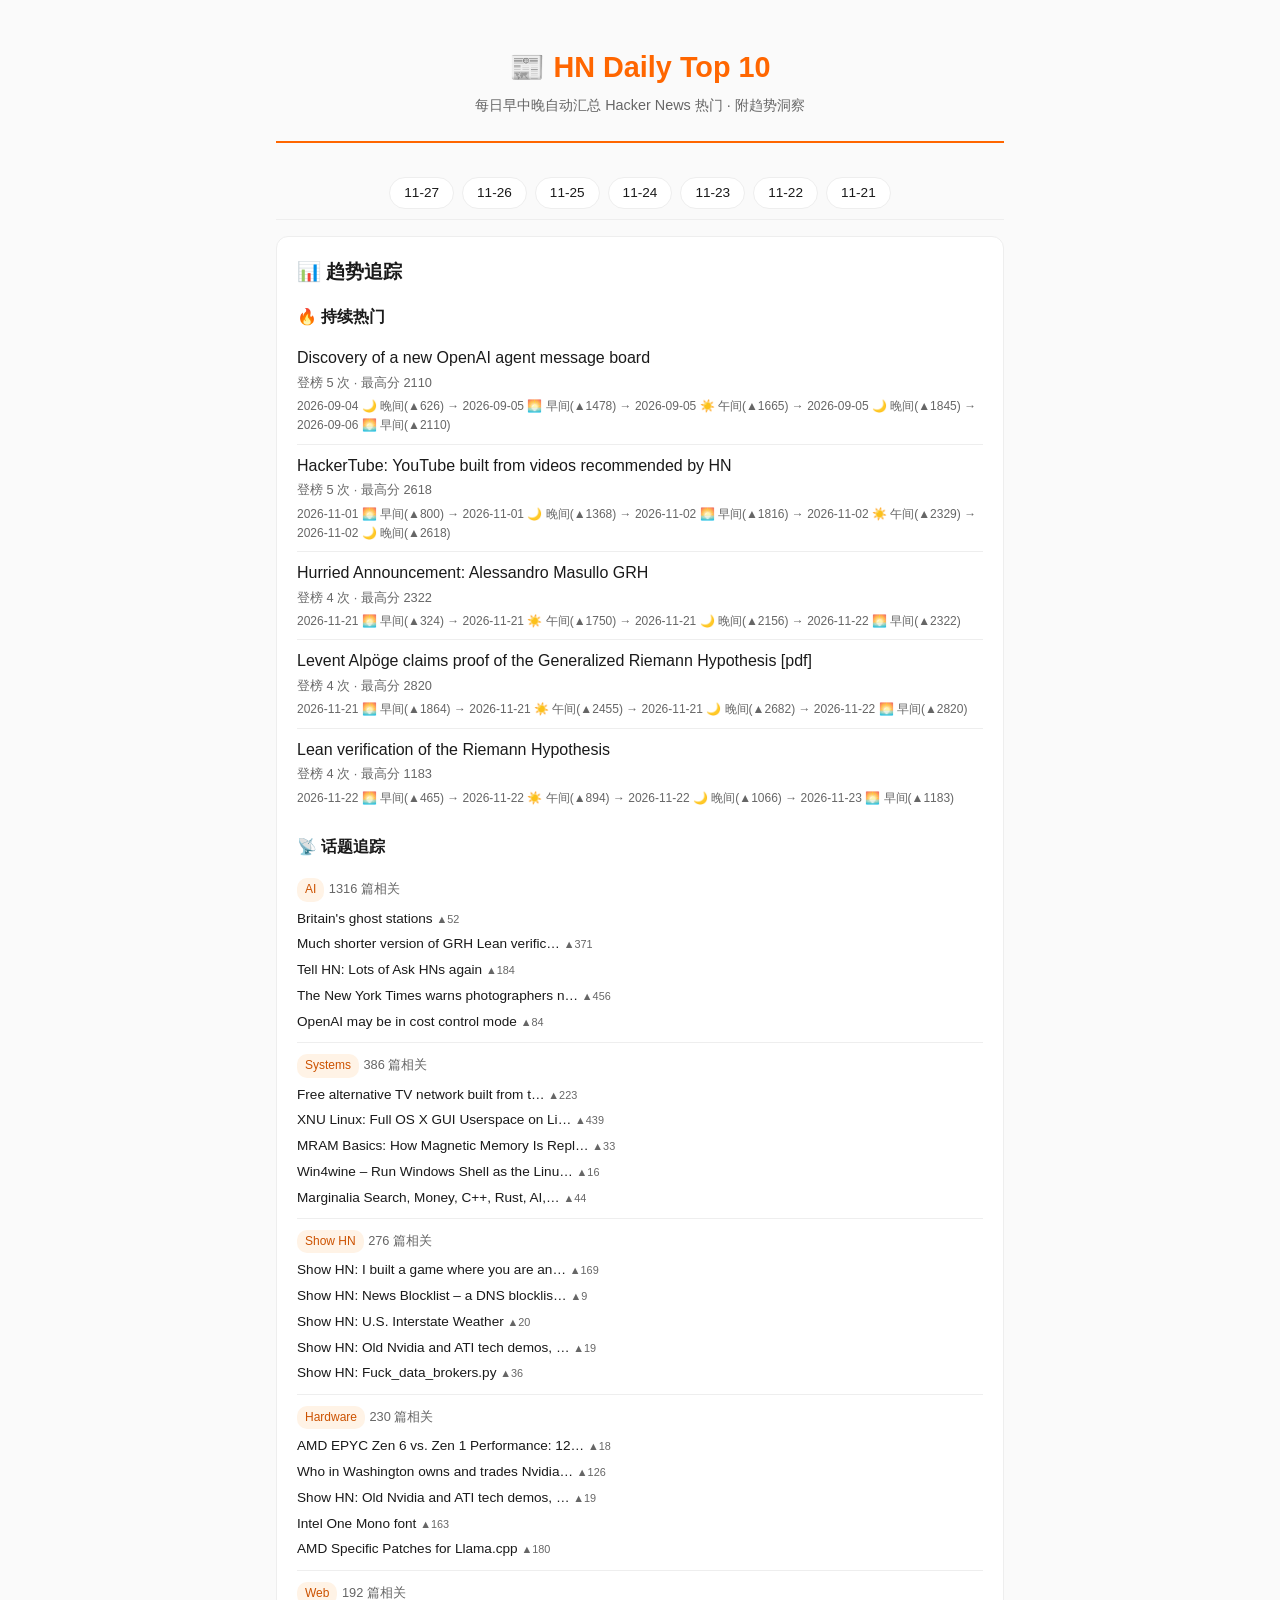
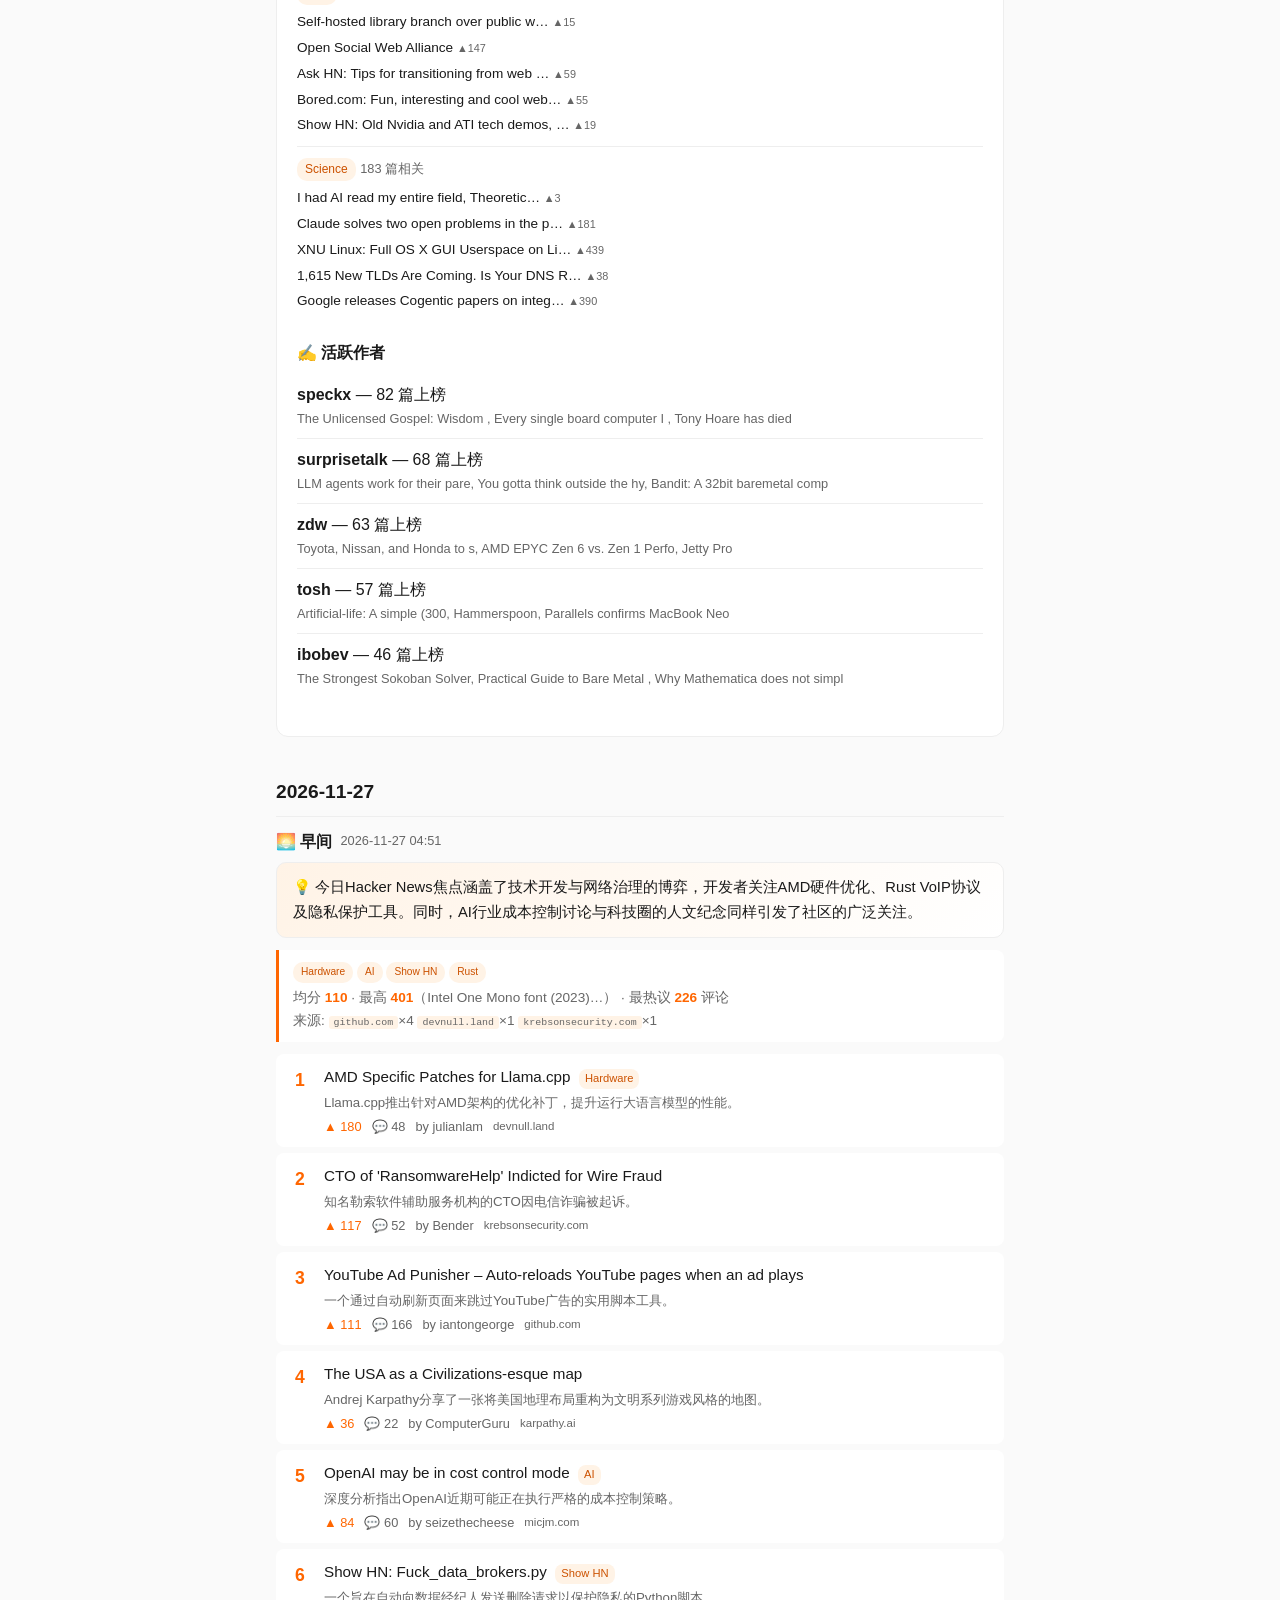
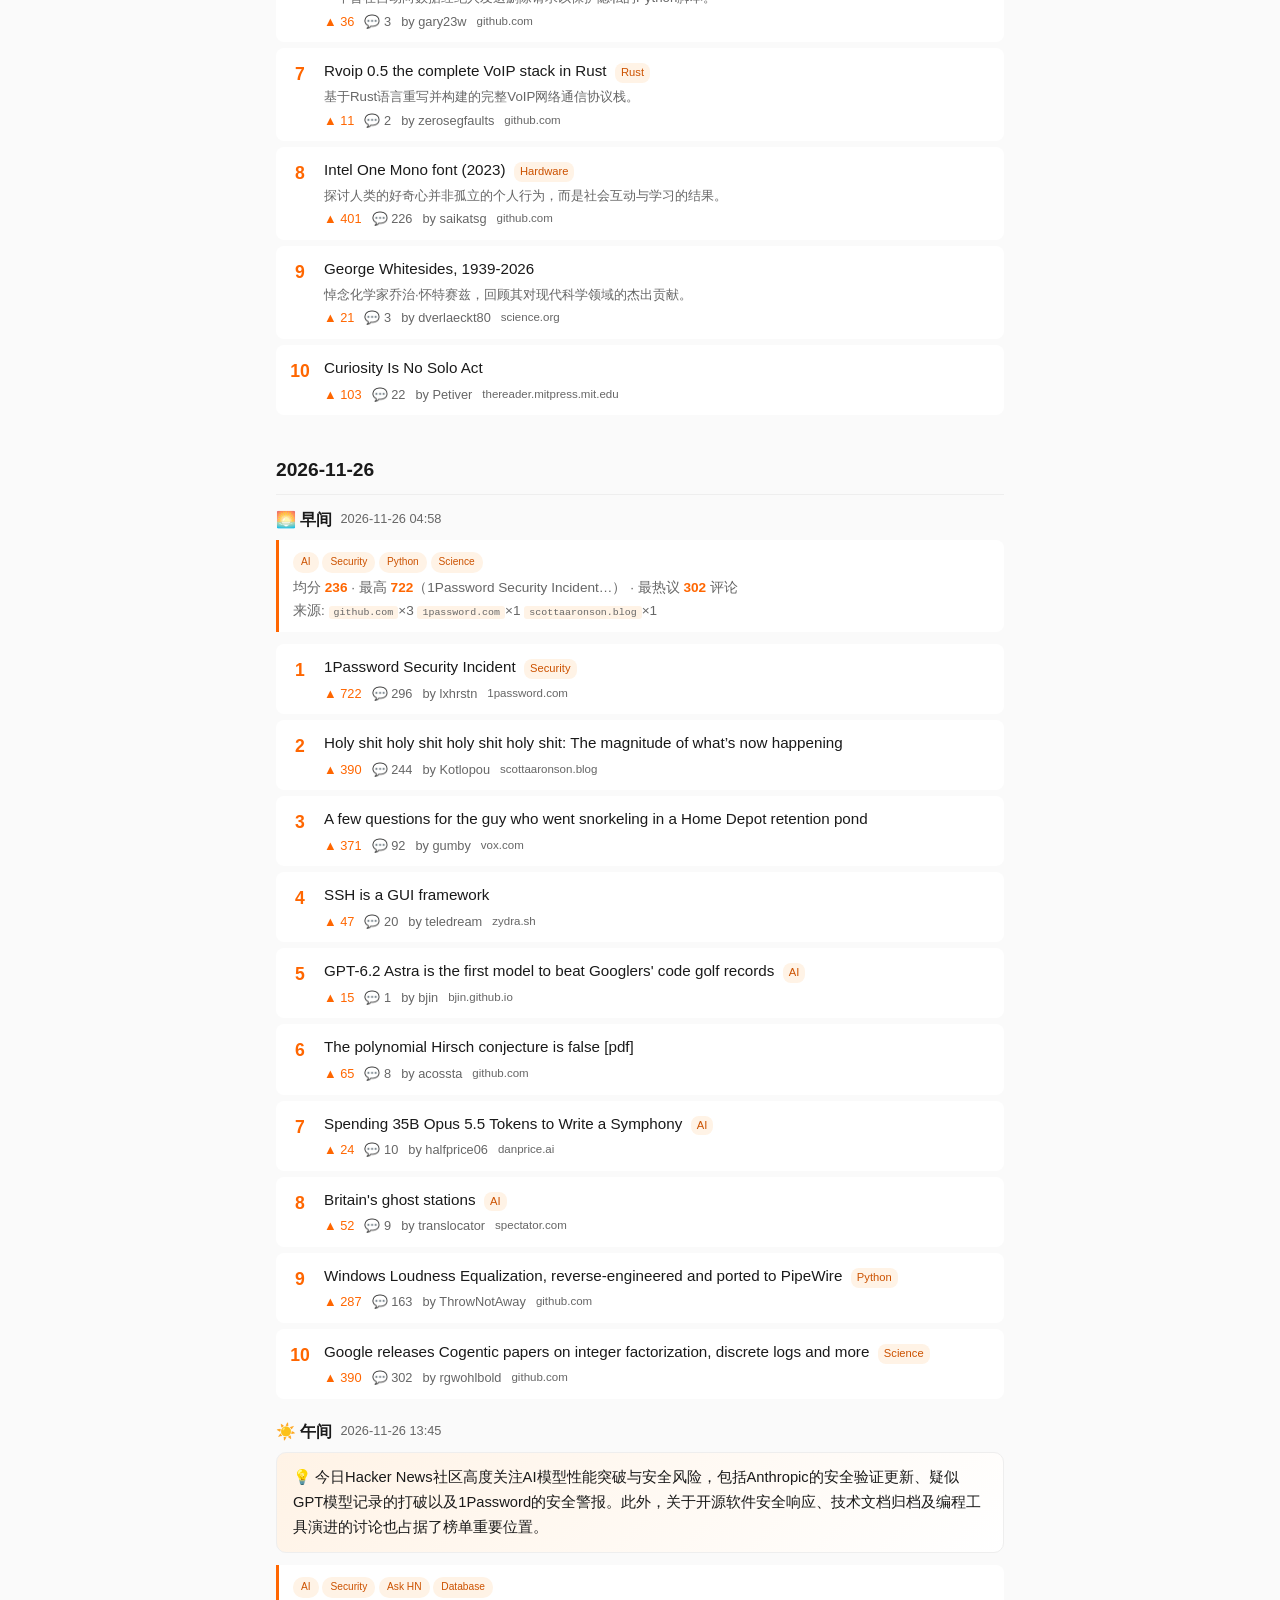
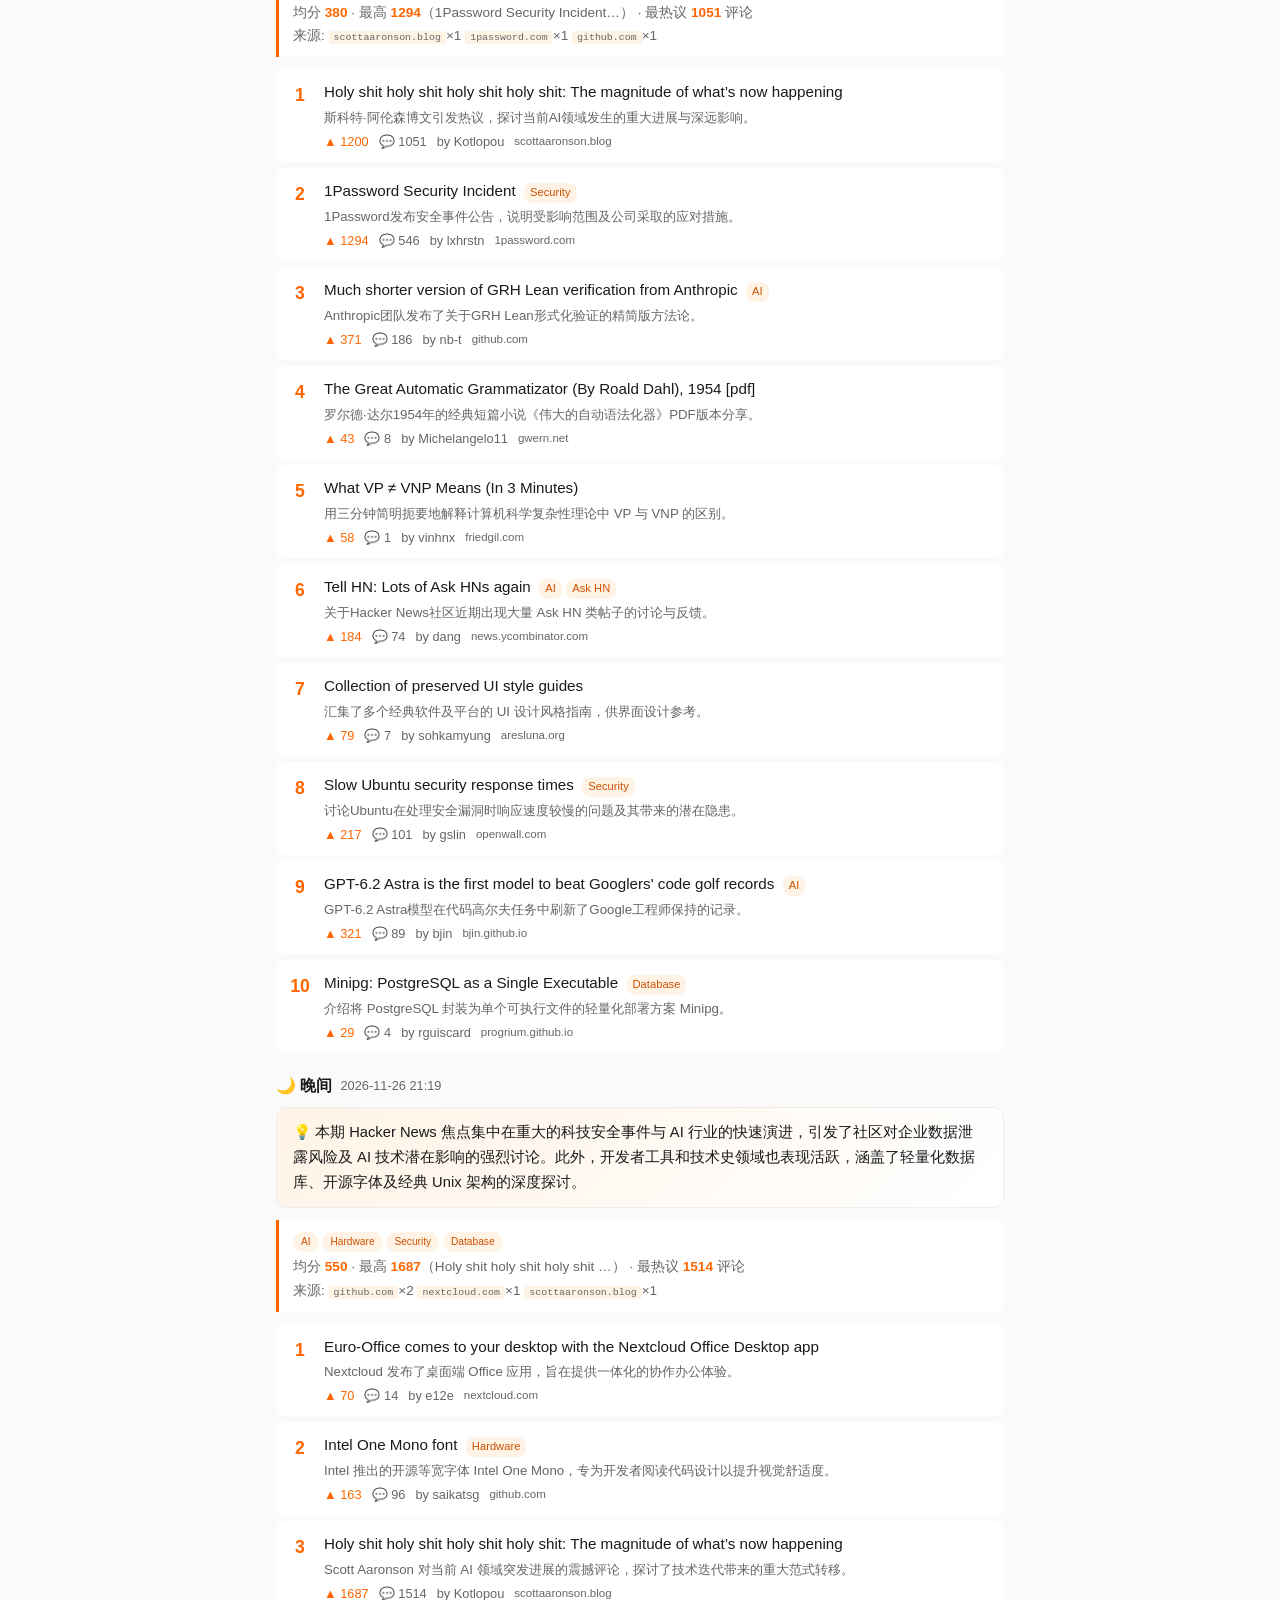
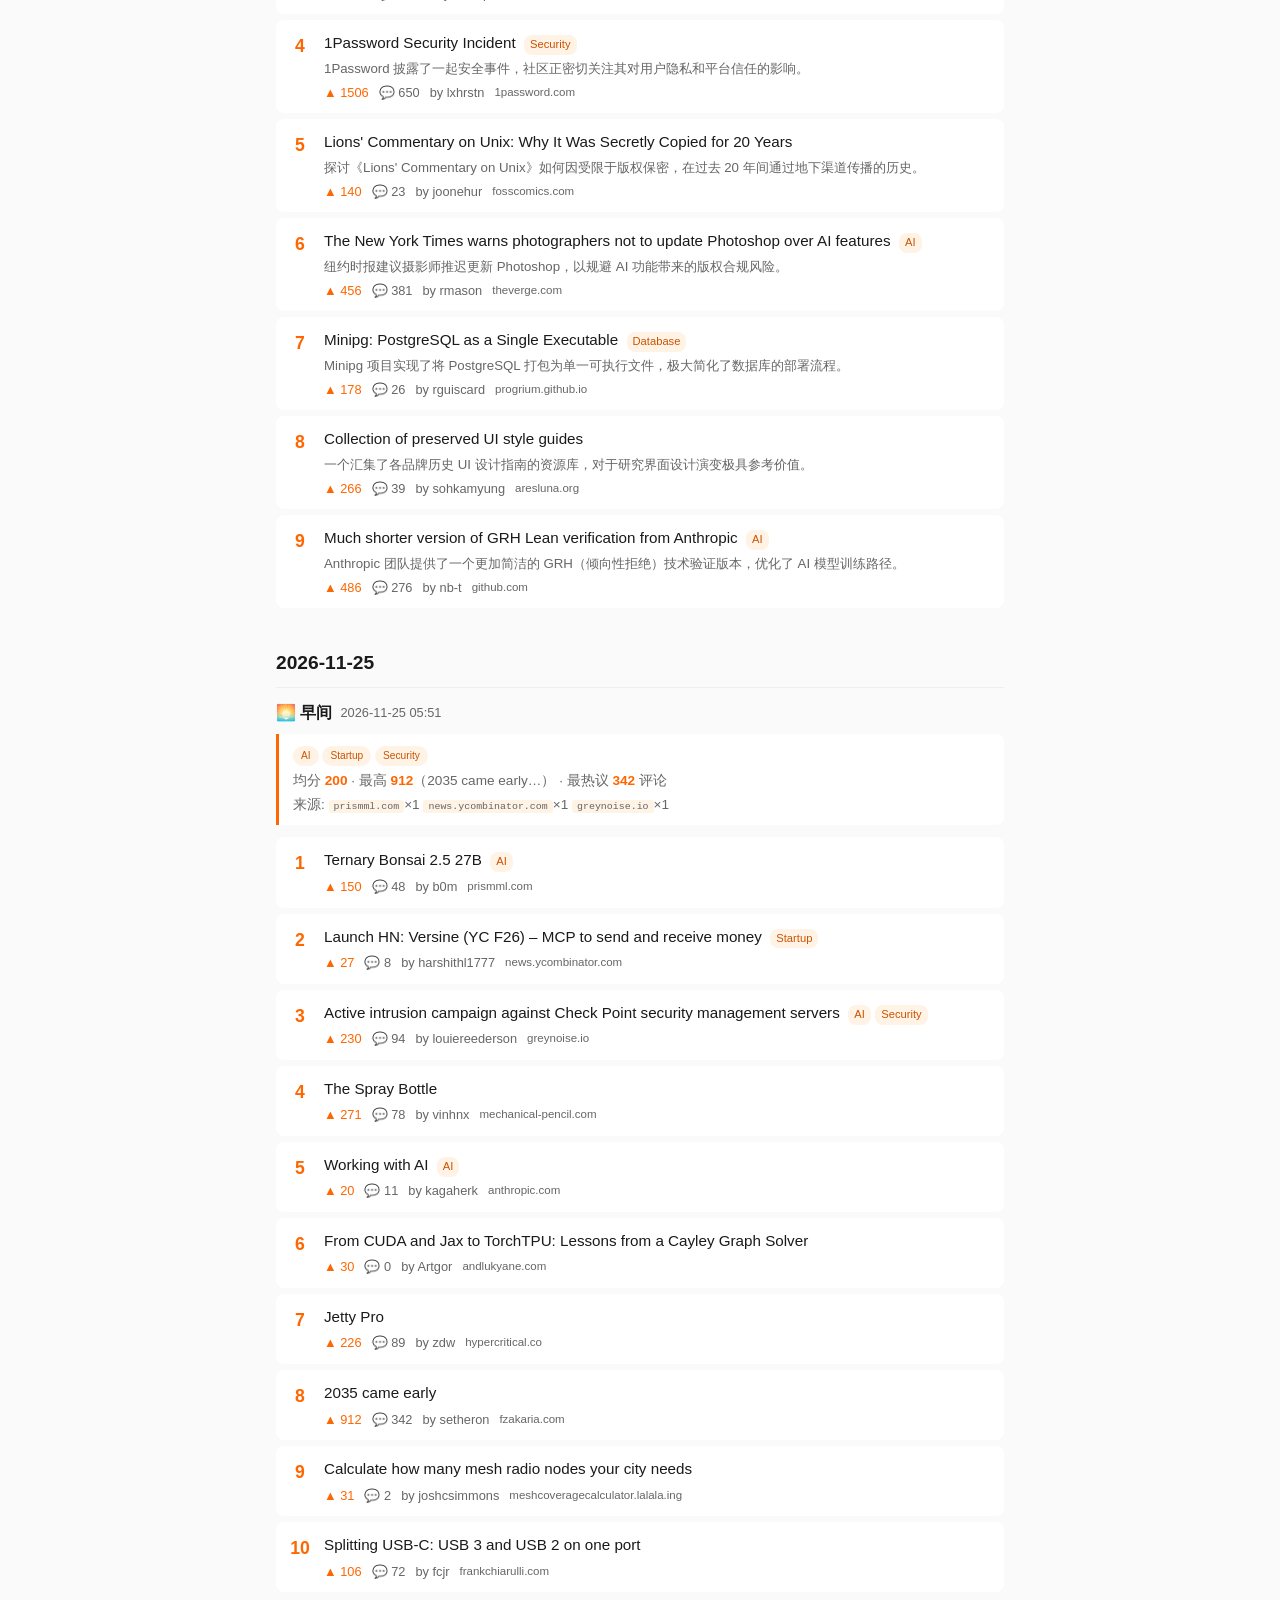
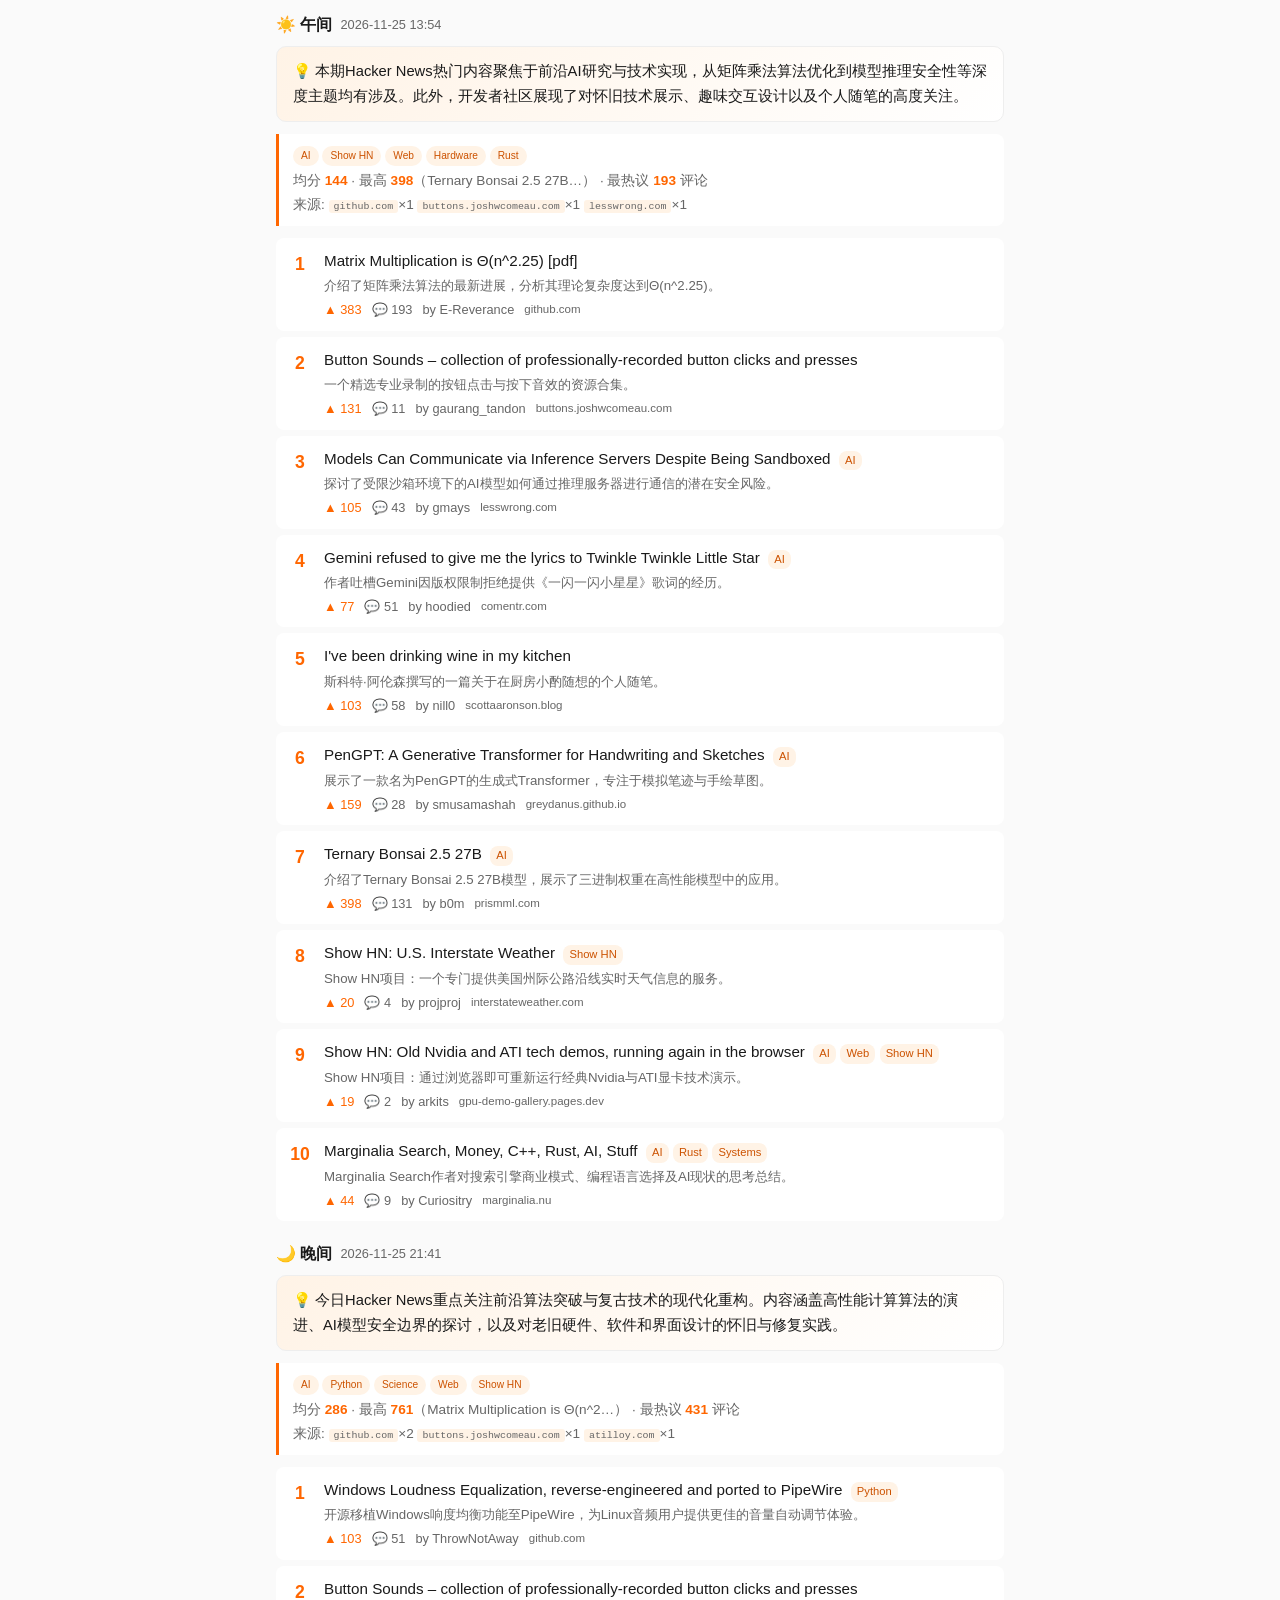
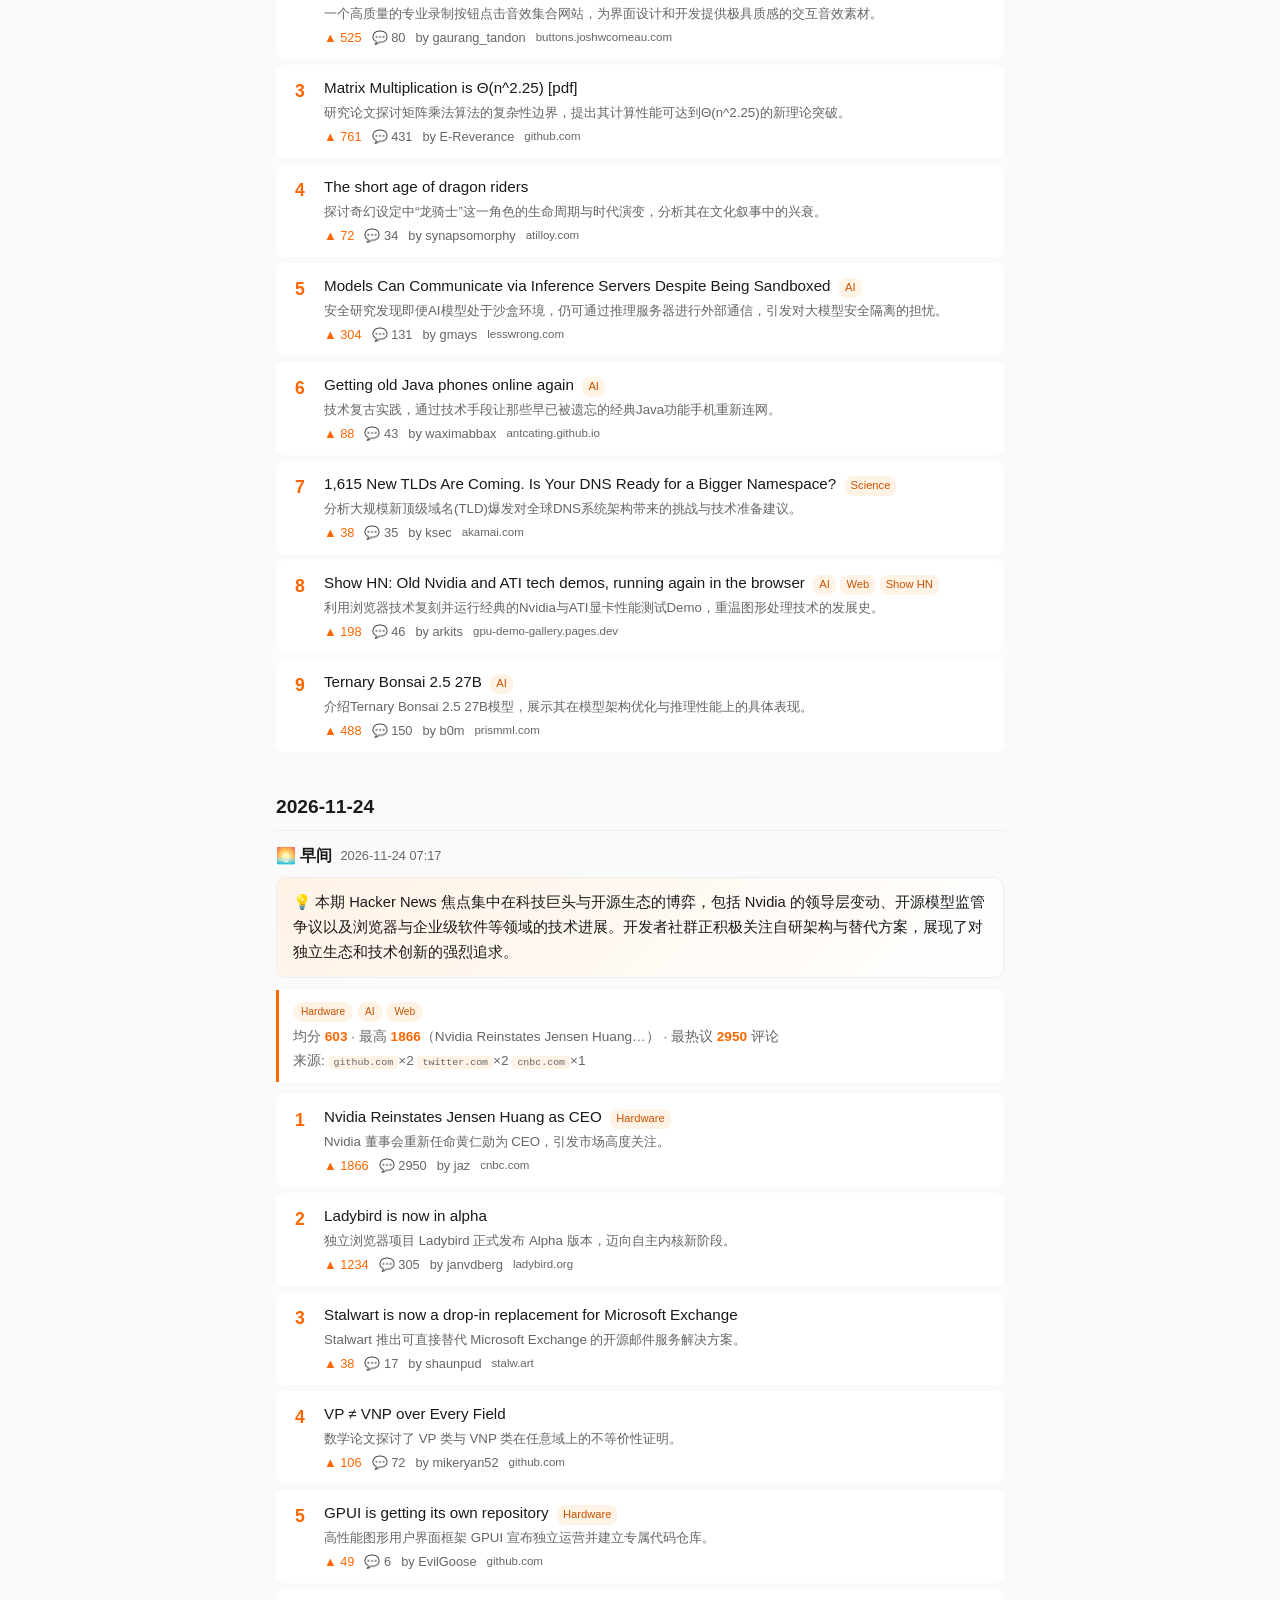
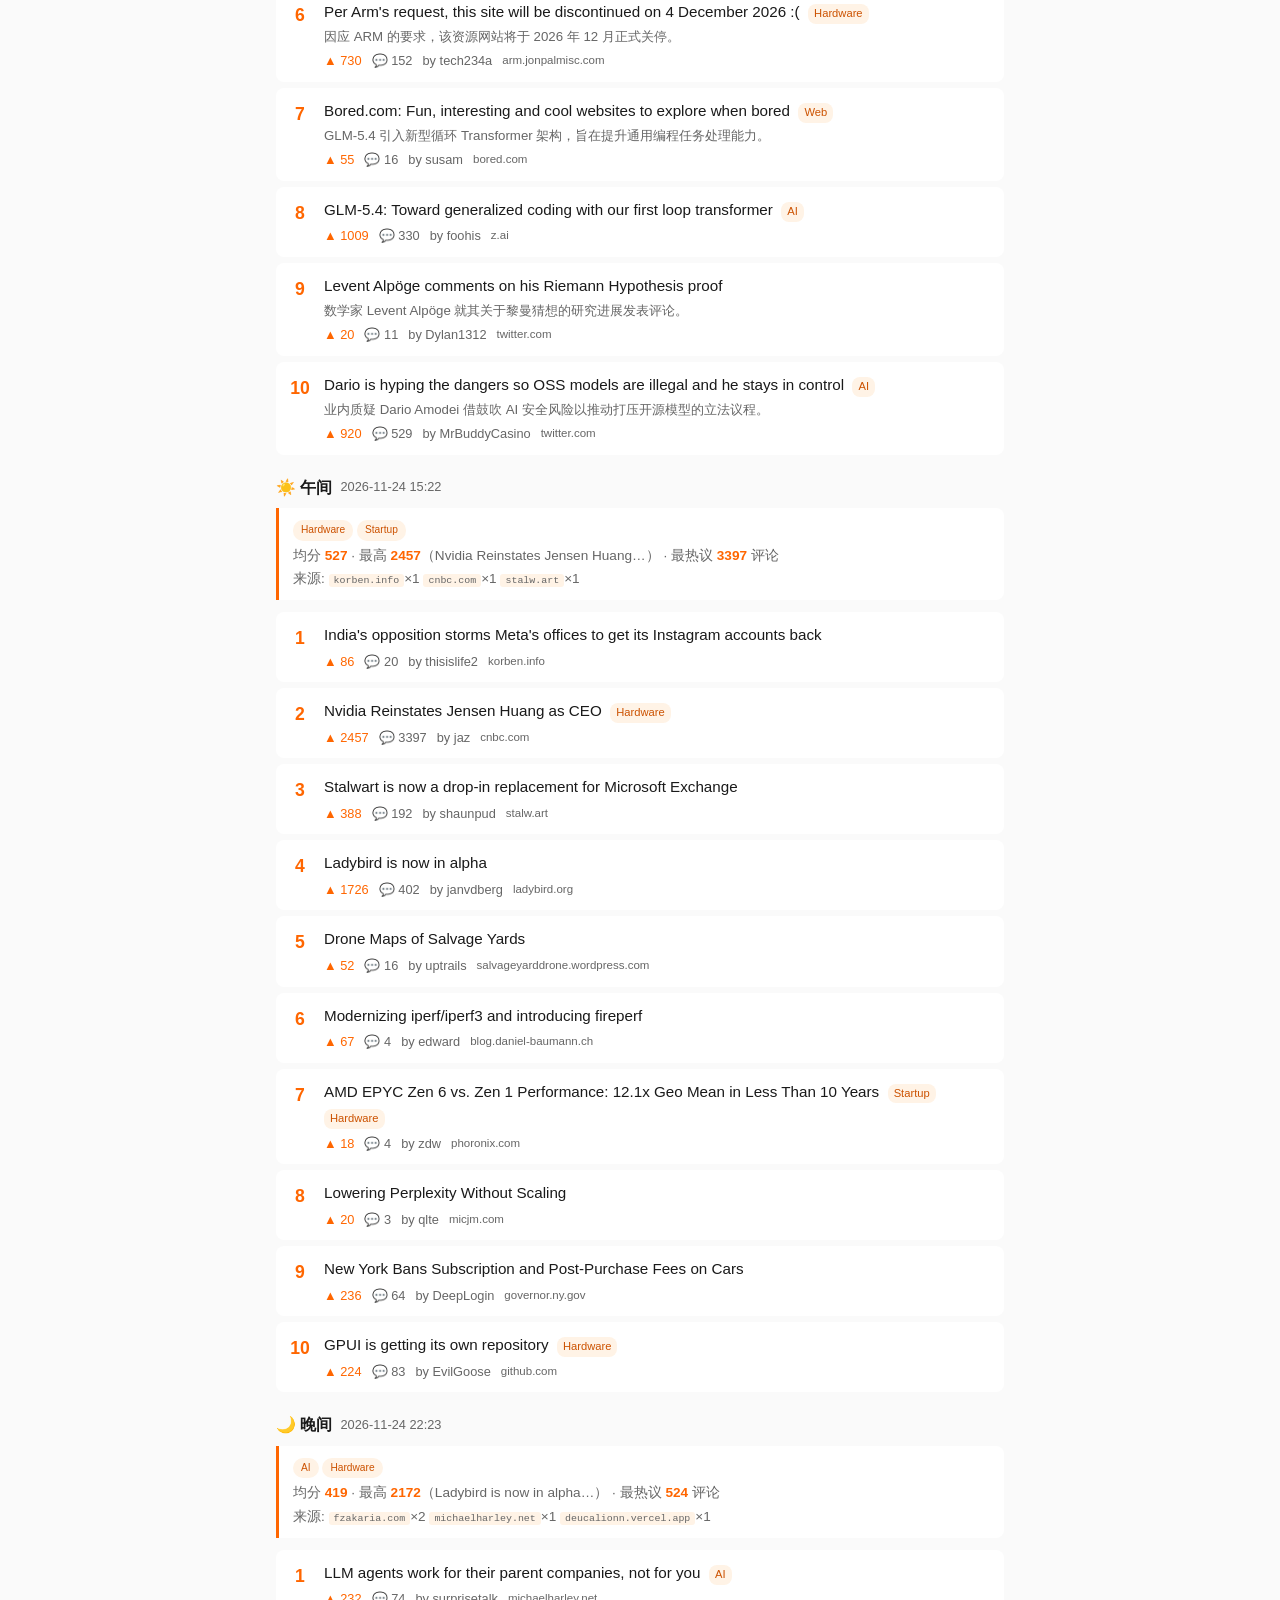
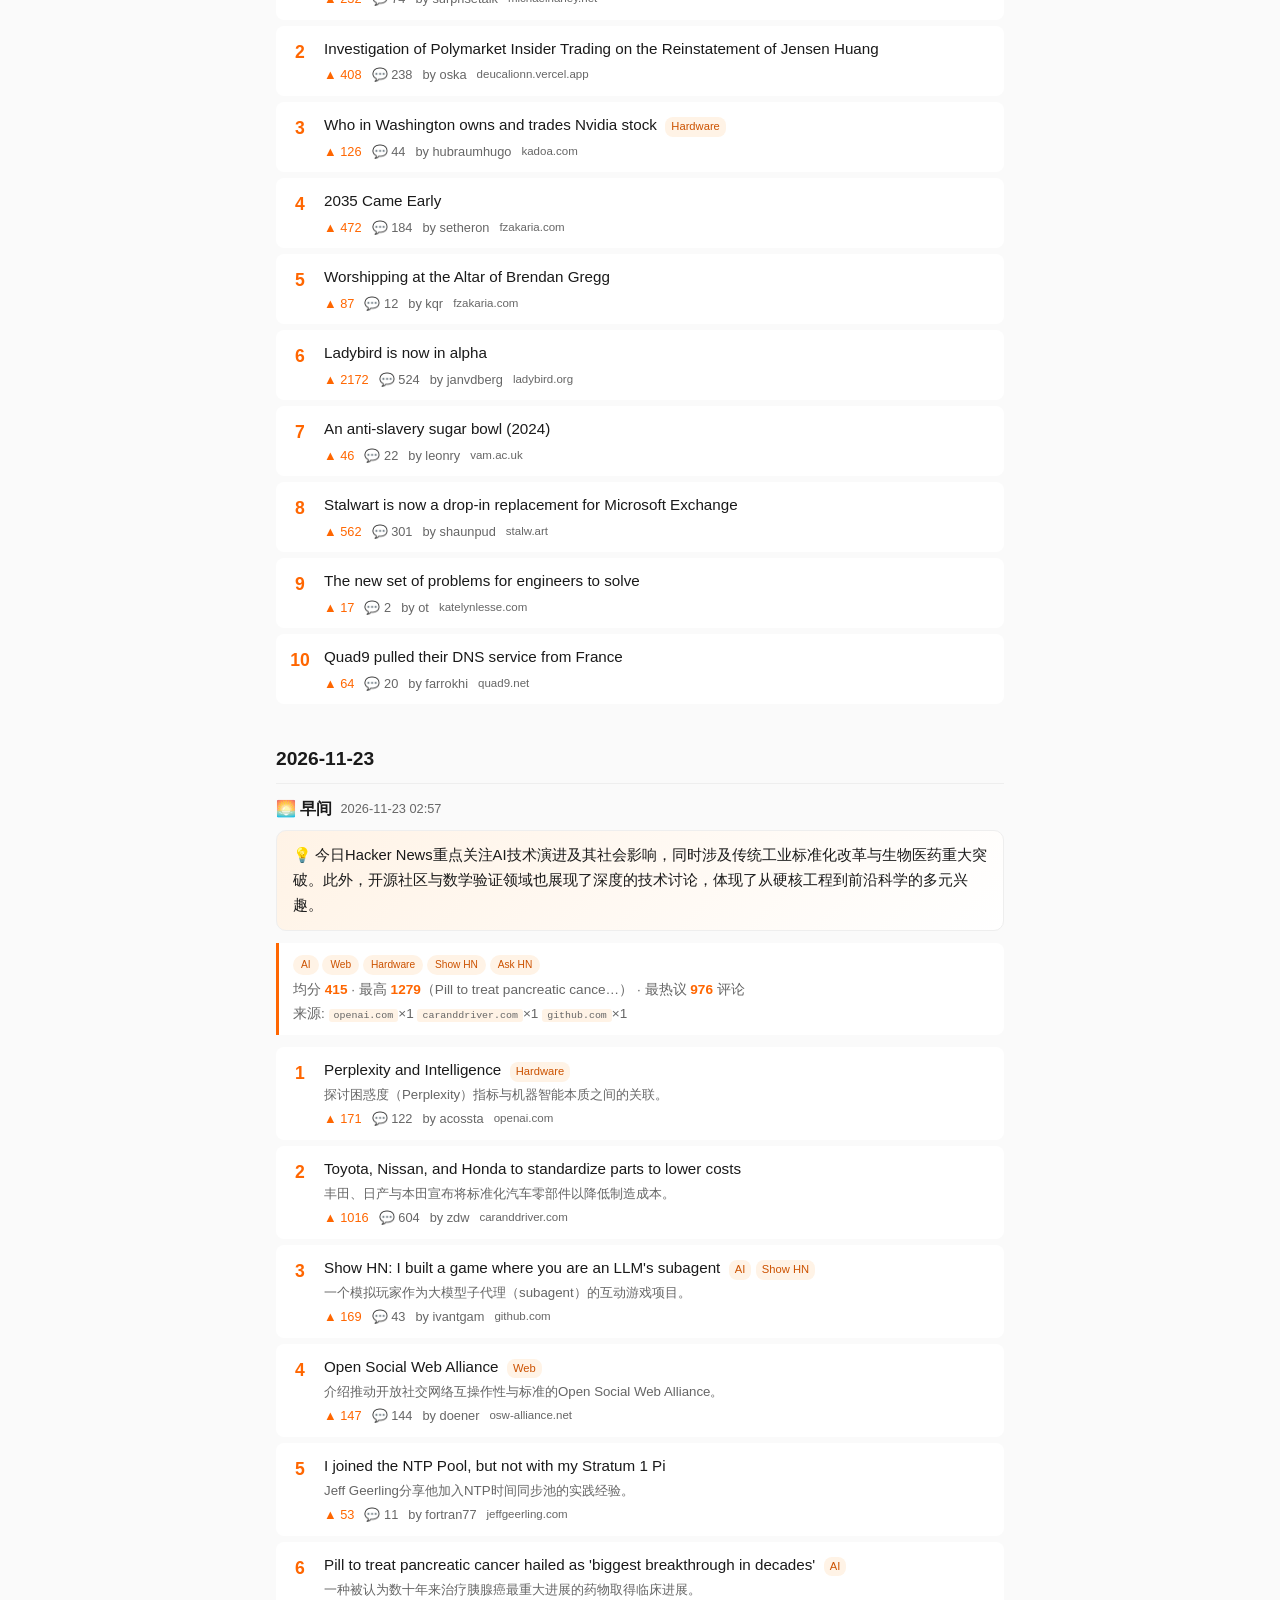
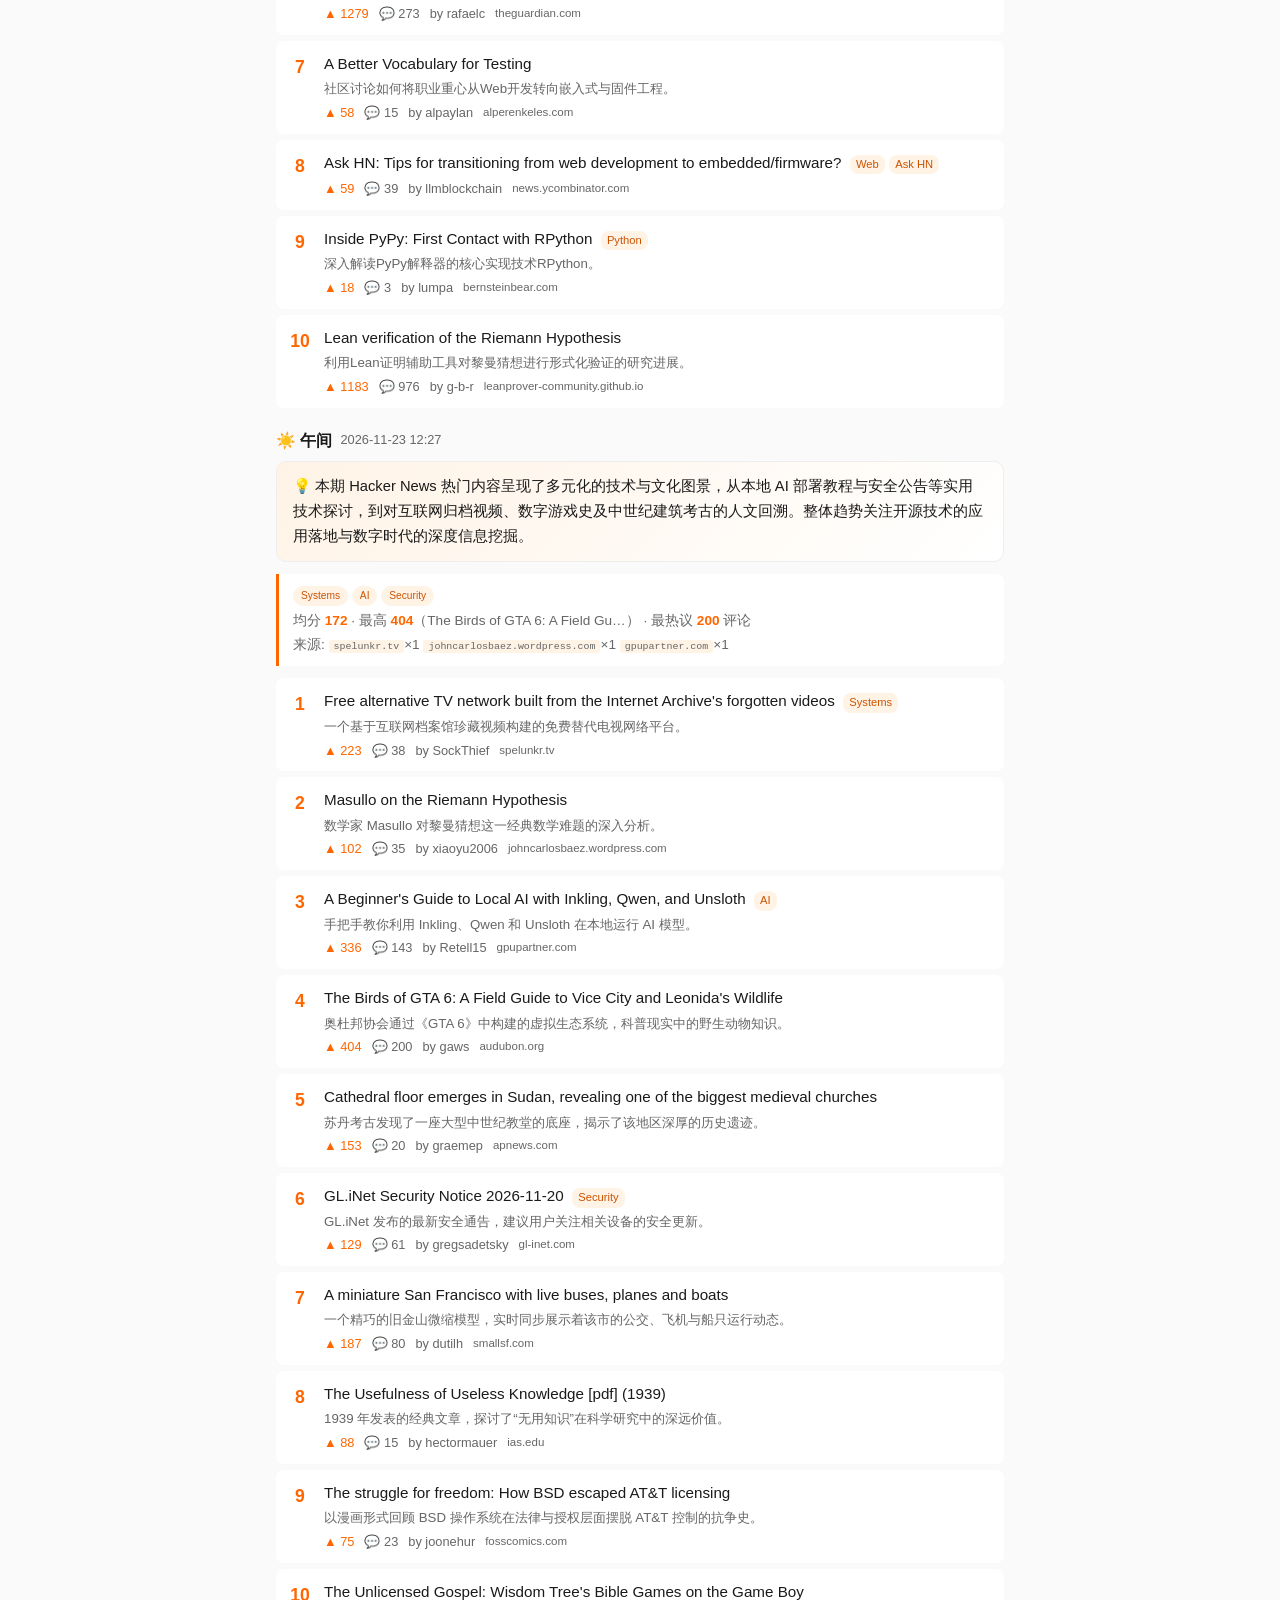
==== commit d87c3f87: "📰 Update HN Top 10 - 2026-11-27 04:51" ====
--- a/hn/index.html
+++ b/hn/index.html
@@ -87,7 +87,7 @@
     <h1>📰 HN Daily Top 10</h1>
     <p>每日早中晚自动汇总 Hacker News 热门 · 附趋势洞察</p>
   </header>
-  <nav class="date-nav"><a href="#day-2026-11-26" class="date-nav-item">11-26</a> <a href="#day-2026-11-25" class="date-nav-item">11-25</a> <a href="#day-2026-11-24" class="date-nav-item">11-24</a> <a href="#day-2026-11-23" class="date-nav-item">11-23</a> <a href="#day-2026-11-22" class="date-nav-item">11-22</a> <a href="#day-2026-11-21" class="date-nav-item">11-21</a> <a href="#day-2026-11-20" class="date-nav-item">11-20</a></nav>
+  <nav class="date-nav"><a href="#day-2026-11-27" class="date-nav-item">11-27</a> <a href="#day-2026-11-26" class="date-nav-item">11-26</a> <a href="#day-2026-11-25" class="date-nav-item">11-25</a> <a href="#day-2026-11-24" class="date-nav-item">11-24</a> <a href="#day-2026-11-23" class="date-nav-item">11-23</a> <a href="#day-2026-11-22" class="date-nav-item">11-22</a> <a href="#day-2026-11-21" class="date-nav-item">11-21</a></nav>
   <main>
 
     <section class="trending-section">
@@ -123,20 +123,20 @@
       <div class="trending-block">
         <h3>📡 话题追踪</h3>
           <div class="trending-item">
-            <span class="tag">AI</span> <span class="trending-count">1315 篇相关</span>
-            <div class="topic-stories"><div class="topic-story"><a href="https://danprice.ai/blog/opus-symphony" target="_blank" title="2026-11-26">Spending 35B Opus 5.5 Tokens to Write a …</a> <span class="trending-meta">▲24</span></div><div class="topic-story"><a href="https://spectator.com/article/britains-ghost-stations-are-fascinating/" target="_blank" title="2026-11-26">Britain's ghost stations</a> <span class="trending-meta">▲52</span></div><div class="topic-story"><a href="https://github.com/lsernau/grh-lean" target="_blank" title="2026-11-26">Much shorter version of GRH Lean verific…</a> <span class="trending-meta">▲371</span></div><div class="topic-story"><a href="https://news.ycombinator.com/item?id=50649864" target="_blank" title="2026-11-26">Tell HN: Lots of Ask HNs again</a> <span class="trending-meta">▲184</span></div><div class="topic-story"><a href="https://www.theverge.com/ai-artificial-intelligence/1041227/the-new-york-times-warns-photographers-not-to-update-photoshop-over-ai-features" target="_blank" title="2026-11-26">The New York Times warns photographers n…</a> <span class="trending-meta">▲456</span></div></div>
+            <span class="tag">AI</span> <span class="trending-count">1316 篇相关</span>
+            <div class="topic-stories"><div class="topic-story"><a href="https://spectator.com/article/britains-ghost-stations-are-fascinating/" target="_blank" title="2026-11-26">Britain's ghost stations</a> <span class="trending-meta">▲52</span></div><div class="topic-story"><a href="https://github.com/lsernau/grh-lean" target="_blank" title="2026-11-26">Much shorter version of GRH Lean verific…</a> <span class="trending-meta">▲371</span></div><div class="topic-story"><a href="https://news.ycombinator.com/item?id=50649864" target="_blank" title="2026-11-26">Tell HN: Lots of Ask HNs again</a> <span class="trending-meta">▲184</span></div><div class="topic-story"><a href="https://www.theverge.com/ai-artificial-intelligence/1041227/the-new-york-times-warns-photographers-not-to-update-photoshop-over-ai-features" target="_blank" title="2026-11-26">The New York Times warns photographers n…</a> <span class="trending-meta">▲456</span></div><div class="topic-story"><a href="https://micjm.com/blog/openai-is-in-cost-control-mode/" target="_blank" title="2026-11-27">OpenAI may be in cost control mode</a> <span class="trending-meta">▲84</span></div></div>
           </div>
           <div class="trending-item">
             <span class="tag">Systems</span> <span class="trending-count">386 篇相关</span>
             <div class="topic-stories"><div class="topic-story"><a href="https://spelunkr.tv" target="_blank" title="2026-11-23">Free alternative TV network built from t…</a> <span class="trending-meta">▲223</span></div><div class="topic-story"><a href="https://github.com/AFK-surf/xnulinux" target="_blank" title="2026-11-23">XNU Linux: Full OS X GUI Userspace on Li…</a> <span class="trending-meta">▲439</span></div><div class="topic-story"><a href="https://www.allaboutcircuits.com/technical-articles/mram-basics-how-magnetic-memory-is-replacing-embedded-flash/" target="_blank" title="2026-11-23">MRAM Basics: How Magnetic Memory Is Repl…</a> <span class="trending-meta">▲33</span></div><div class="topic-story"><a href="https://github.com/mikuta0407/win4wine" target="_blank" title="2026-11-23">Win4wine – Run Windows Shell as the Linu…</a> <span class="trending-meta">▲16</span></div><div class="topic-story"><a href="https://www.marginalia.nu/log/a_141_marginalia_update/" target="_blank" title="2026-11-25">Marginalia Search, Money, C++, Rust, AI,…</a> <span class="trending-meta">▲44</span></div></div>
           </div>
           <div class="trending-item">
-            <span class="tag">Show HN</span> <span class="trending-count">275 篇相关</span>
-            <div class="topic-stories"><div class="topic-story"><a href="https://github.com/tamnd/riemann-handbook" target="_blank" title="2026-11-22">Show HN: The Riemann Proof Handbook</a> <span class="trending-meta">▲60</span></div><div class="topic-story"><a href="https://github.com/gulivan/worker755" target="_blank" title="2026-11-23">Show HN: I built a game where you are an…</a> <span class="trending-meta">▲169</span></div><div class="topic-story"><a href="https://github.com/ruairidhflint/news-blocklist" target="_blank" title="2026-11-23">Show HN: News Blocklist – a DNS blocklis…</a> <span class="trending-meta">▲9</span></div><div class="topic-story"><a href="https://www.interstateweather.com/" target="_blank" title="2026-11-25">Show HN: U.S. Interstate Weather</a> <span class="trending-meta">▲20</span></div><div class="topic-story"><a href="https://gpu-demo-gallery.pages.dev/" target="_blank" title="2026-11-25">Show HN: Old Nvidia and ATI tech demos, …</a> <span class="trending-meta">▲19</span></div></div>
+            <span class="tag">Show HN</span> <span class="trending-count">276 篇相关</span>
+            <div class="topic-stories"><div class="topic-story"><a href="https://github.com/gulivan/worker755" target="_blank" title="2026-11-23">Show HN: I built a game where you are an…</a> <span class="trending-meta">▲169</span></div><div class="topic-story"><a href="https://github.com/ruairidhflint/news-blocklist" target="_blank" title="2026-11-23">Show HN: News Blocklist – a DNS blocklis…</a> <span class="trending-meta">▲9</span></div><div class="topic-story"><a href="https://www.interstateweather.com/" target="_blank" title="2026-11-25">Show HN: U.S. Interstate Weather</a> <span class="trending-meta">▲20</span></div><div class="topic-story"><a href="https://gpu-demo-gallery.pages.dev/" target="_blank" title="2026-11-25">Show HN: Old Nvidia and ATI tech demos, …</a> <span class="trending-meta">▲19</span></div><div class="topic-story"><a href="https://github.com/gary23w/f-ck_data_brokers" target="_blank" title="2026-11-27">Show HN: Fuck_data_brokers.py</a> <span class="trending-meta">▲36</span></div></div>
           </div>
           <div class="trending-item">
-            <span class="tag">Hardware</span> <span class="trending-count">229 篇相关</span>
-            <div class="topic-stories"><div class="topic-story"><a href="https://arm.jonpalmisc.com/" target="_blank" title="2026-11-24">Per Arm's request, this site will be dis…</a> <span class="trending-meta">▲730</span></div><div class="topic-story"><a href="https://www.phoronix.com/review/amd-epyc-9006-7601" target="_blank" title="2026-11-24">AMD EPYC Zen 6 vs. Zen 1 Performance: 12…</a> <span class="trending-meta">▲18</span></div><div class="topic-story"><a href="https://www.kadoa.com/congress/insights/trump-nvidia" target="_blank" title="2026-11-24">Who in Washington owns and trades Nvidia…</a> <span class="trending-meta">▲126</span></div><div class="topic-story"><a href="https://gpu-demo-gallery.pages.dev/" target="_blank" title="2026-11-25">Show HN: Old Nvidia and ATI tech demos, …</a> <span class="trending-meta">▲19</span></div><div class="topic-story"><a href="https://github.com/intel/intel-one-mono" target="_blank" title="2026-11-26">Intel One Mono font</a> <span class="trending-meta">▲163</span></div></div>
+            <span class="tag">Hardware</span> <span class="trending-count">230 篇相关</span>
+            <div class="topic-stories"><div class="topic-story"><a href="https://www.phoronix.com/review/amd-epyc-9006-7601" target="_blank" title="2026-11-24">AMD EPYC Zen 6 vs. Zen 1 Performance: 12…</a> <span class="trending-meta">▲18</span></div><div class="topic-story"><a href="https://www.kadoa.com/congress/insights/trump-nvidia" target="_blank" title="2026-11-24">Who in Washington owns and trades Nvidia…</a> <span class="trending-meta">▲126</span></div><div class="topic-story"><a href="https://gpu-demo-gallery.pages.dev/" target="_blank" title="2026-11-25">Show HN: Old Nvidia and ATI tech demos, …</a> <span class="trending-meta">▲19</span></div><div class="topic-story"><a href="https://github.com/intel/intel-one-mono" target="_blank" title="2026-11-26">Intel One Mono font</a> <span class="trending-meta">▲163</span></div><div class="topic-story"><a href="https://devnull.land/amd-specific-llama-cpp" target="_blank" title="2026-11-27">AMD Specific Patches for Llama.cpp</a> <span class="trending-meta">▲180</span></div></div>
           </div>
           <div class="trending-item">
             <span class="tag">Web</span> <span class="trending-count">192 篇相关</span>
@@ -171,6 +171,155 @@
           </div>
       </div>
     </section>
+
+    <div class="day-section" id="day-2026-11-27">
+      <h2>2026-11-27</h2>
+      <div class="period">
+        <h3>🌅 早间 <span class="update-time">2026-11-27 04:51</span></h3>
+        <div class="ai-summary">💡 今日Hacker News焦点涵盖了技术开发与网络治理的博弈，开发者关注AMD硬件优化、Rust VoIP协议及隐私保护工具。同时，AI行业成本控制讨论与科技圈的人文纪念同样引发了社区的广泛关注。</div>
+        <div class="insights"><div class="insight-tags"><span class="tag">Hardware</span> <span class="tag">AI</span> <span class="tag">Show HN</span> <span class="tag">Rust</span></div><div class="insight-stats">均分 <b>110</b>  ·  最高 <b>401</b>（Intel One Mono font (2023)…）  ·  最热议 <b>226</b> 评论</div><div class="insight-domains">来源: <code>github.com</code>×4 <code>devnull.land</code>×1 <code>krebsonsecurity.com</code>×1</div></div>
+        <div class="stories">
+        <div class="story">
+          <span class="rank">1</span>
+          <div class="story-content">
+            <a class="story-title" href="https://devnull.land/amd-specific-llama-cpp" target="_blank">AMD Specific Patches for Llama.cpp</a> <span class="story-tags"><span class="tag-sm">Hardware</span></span>
+            <div class="story-summary">Llama.cpp推出针对AMD架构的优化补丁，提升运行大语言模型的性能。</div>
+            <div class="story-meta">
+              <span class="score">▲ 180</span>
+              <a class="comments" href="https://news.ycombinator.com/item?id=50657265" target="_blank">💬 48</a>
+              <span class="author">by julianlam</span>
+              <span class="domain">devnull.land</span>
+            </div>
+          </div>
+        </div>
+
+        <div class="story">
+          <span class="rank">2</span>
+          <div class="story-content">
+            <a class="story-title" href="https://krebsonsecurity.com/2026/11/cto-of-ransomwarehelp-indicted-for-wire-fraud/" target="_blank">CTO of 'RansomwareHelp' Indicted for Wire Fraud</a>
+            <div class="story-summary">知名勒索软件辅助服务机构的CTO因电信诈骗被起诉。</div>
+            <div class="story-meta">
+              <span class="score">▲ 117</span>
+              <a class="comments" href="https://news.ycombinator.com/item?id=50657645" target="_blank">💬 52</a>
+              <span class="author">by Bender</span>
+              <span class="domain">krebsonsecurity.com</span>
+            </div>
+          </div>
+        </div>
+
+        <div class="story">
+          <span class="rank">3</span>
+          <div class="story-content">
+            <a class="story-title" href="https://github.com/antonpictures/youtube-punisher" target="_blank">YouTube Ad Punisher – Auto-reloads YouTube pages when an ad plays</a>
+            <div class="story-summary">一个通过自动刷新页面来跳过YouTube广告的实用脚本工具。</div>
+            <div class="story-meta">
+              <span class="score">▲ 111</span>
+              <a class="comments" href="https://news.ycombinator.com/item?id=50657530" target="_blank">💬 166</a>
+              <span class="author">by iantongeorge</span>
+              <span class="domain">github.com</span>
+            </div>
+          </div>
+        </div>
+
+        <div class="story">
+          <span class="rank">4</span>
+          <div class="story-content">
+            <a class="story-title" href="https://karpathy.ai/usaciv/" target="_blank">The USA as a Civilizations-esque map</a>
+            <div class="story-summary">Andrej Karpathy分享了一张将美国地理布局重构为文明系列游戏风格的地图。</div>
+            <div class="story-meta">
+              <span class="score">▲ 36</span>
+              <a class="comments" href="https://news.ycombinator.com/item?id=50658997" target="_blank">💬 22</a>
+              <span class="author">by ComputerGuru</span>
+              <span class="domain">karpathy.ai</span>
+            </div>
+          </div>
+        </div>
+
+        <div class="story">
+          <span class="rank">5</span>
+          <div class="story-content">
+            <a class="story-title" href="https://micjm.com/blog/openai-is-in-cost-control-mode/" target="_blank">OpenAI may be in cost control mode</a> <span class="story-tags"><span class="tag-sm">AI</span></span>
+            <div class="story-summary">深度分析指出OpenAI近期可能正在执行严格的成本控制策略。</div>
+            <div class="story-meta">
+              <span class="score">▲ 84</span>
+              <a class="comments" href="https://news.ycombinator.com/item?id=50652527" target="_blank">💬 60</a>
+              <span class="author">by seizethecheese</span>
+              <span class="domain">micjm.com</span>
+            </div>
+          </div>
+        </div>
+
+        <div class="story">
+          <span class="rank">6</span>
+          <div class="story-content">
+            <a class="story-title" href="https://github.com/gary23w/f-ck_data_brokers" target="_blank">Show HN: Fuck_data_brokers.py</a> <span class="story-tags"><span class="tag-sm">Show HN</span></span>
+            <div class="story-summary">一个旨在自动向数据经纪人发送删除请求以保护隐私的Python脚本。</div>
+            <div class="story-meta">
+              <span class="score">▲ 36</span>
+              <a class="comments" href="https://news.ycombinator.com/item?id=50658191" target="_blank">💬 3</a>
+              <span class="author">by gary23w</span>
+              <span class="domain">github.com</span>
+            </div>
+          </div>
+        </div>
+
+        <div class="story">
+          <span class="rank">7</span>
+          <div class="story-content">
+            <a class="story-title" href="https://github.com/eisenzopf/rvoip" target="_blank">Rvoip 0.5 the complete VoIP stack in Rust</a> <span class="story-tags"><span class="tag-sm">Rust</span></span>
+            <div class="story-summary">基于Rust语言重写并构建的完整VoIP网络通信协议栈。</div>
+            <div class="story-meta">
+              <span class="score">▲ 11</span>
+              <a class="comments" href="https://news.ycombinator.com/item?id=50658632" target="_blank">💬 2</a>
+              <span class="author">by zerosegfaults</span>
+              <span class="domain">github.com</span>
+            </div>
+          </div>
+        </div>
+
+        <div class="story">
+          <span class="rank">8</span>
+          <div class="story-content">
+            <a class="story-title" href="https://github.com/intel/intel-one-mono" target="_blank">Intel One Mono font (2023)</a> <span class="story-tags"><span class="tag-sm">Hardware</span></span>
+            <div class="story-summary">探讨人类的好奇心并非孤立的个人行为，而是社会互动与学习的结果。</div>
+            <div class="story-meta">
+              <span class="score">▲ 401</span>
+              <a class="comments" href="https://news.ycombinator.com/item?id=50653667" target="_blank">💬 226</a>
+              <span class="author">by saikatsg</span>
+              <span class="domain">github.com</span>
+            </div>
+          </div>
+        </div>
+
+        <div class="story">
+          <span class="rank">9</span>
+          <div class="story-content">
+            <a class="story-title" href="https://www.science.org/content/blog-post/george-whitesides-1939-2026" target="_blank">George Whitesides, 1939-2026</a>
+            <div class="story-summary">悼念化学家乔治·怀特赛兹，回顾其对现代科学领域的杰出贡献。</div>
+            <div class="story-meta">
+              <span class="score">▲ 21</span>
+              <a class="comments" href="https://news.ycombinator.com/item?id=50657936" target="_blank">💬 3</a>
+              <span class="author">by dverlaeckt80</span>
+              <span class="domain">science.org</span>
+            </div>
+          </div>
+        </div>
+
+        <div class="story">
+          <span class="rank">10</span>
+          <div class="story-content">
+            <a class="story-title" href="https://thereader.mitpress.mit.edu/curiosity-is-no-solo-act/" target="_blank">Curiosity Is No Solo Act</a>
+            <div class="story-meta">
+              <span class="score">▲ 103</span>
+              <a class="comments" href="https://news.ycombinator.com/item?id=50636931" target="_blank">💬 22</a>
+              <span class="author">by Petiver</span>
+              <span class="domain">thereader.mitpress.mit.edu</span>
+            </div>
+          </div>
+        </div>
+        </div>
+      </div>
+    </div>
 
     <div class="day-section" id="day-2026-11-26">
       <h2>2026-11-26</h2>
@@ -2737,448 +2886,6 @@
               <a class="comments" href="https://news.ycombinator.com/item?id=50585376" target="_blank">💬 33</a>
               <span class="author">by sammatilda</span>
               <span class="domain">eli.thegreenplace.net</span>
-            </div>
-          </div>
-        </div>
-        </div>
-      </div>
-    </div>
-
-    <div class="day-section" id="day-2026-11-20">
-      <h2>2026-11-20</h2>
-      <div class="period">
-        <h3>🌅 早间 <span class="update-time">2026-11-20 03:52</span></h3>
-        <div class="ai-summary">💡 本期 Hacker News 焦点集中在重磅 AI 商业动态与技术突破，包括 Anthropic 的创纪录 IPO 以及 AI 在物理科研领域的应用。同时，社区也高度关注科技行业的治理议题，涵盖了网络安全漏洞、数字广告机制的负面影响以及政府对科技企业的秘密干预。</div>
-        <div class="insights"><div class="insight-tags"><span class="tag">AI</span> <span class="tag">Security</span> <span class="tag">Science</span> <span class="tag">Show HN</span> <span class="tag">Startup</span></div><div class="insight-stats">均分 <b>216</b>  ·  最高 <b>591</b>（Garage Door Spam…）  ·  最热议 <b>653</b> 评论</div><div class="insight-domains">来源: <code>github.com</code>×2 <code>reuters.com</code>×1 <code>anthropic.com</code>×1</div></div>
-        <div class="stories">
-        <div class="story">
-          <span class="rank">1</span>
-          <div class="story-content">
-            <a class="story-title" href="https://www.reuters.com/business/finance/anthropics-historic-debut-put-ais-promise-peril-wall-st-test-2026-11-19/" target="_blank">Anthropic hits $2T in Nasdaq debut</a> <span class="story-tags"><span class="tag-sm">AI</span></span>
-            <div class="story-summary">Anthropic 在纳斯达克成功上市，市值达到 2 万亿美元的创纪录高点。</div>
-            <div class="story-meta">
-              <span class="score">▲ 441</span>
-              <a class="comments" href="https://news.ycombinator.com/item?id=50562754" target="_blank">💬 653</a>
-              <span class="author">by wslh</span>
-              <span class="domain">reuters.com</span>
-            </div>
-          </div>
-        </div>
-
-        <div class="story">
-          <span class="rank">2</span>
-          <div class="story-content">
-            <a class="story-title" href="https://www.anthropic.com/research/claude-black-hole-physics" target="_blank">Claude solves two open problems in the physics of black holes</a> <span class="story-tags"><span class="tag-sm">AI</span> <span class="tag-sm">Science</span></span>
-            <div class="story-summary">Claude 成功解决黑洞物理学中的两项开放难题，展示了 AI 在尖端科学研究中的潜力。</div>
-            <div class="story-meta">
-              <span class="score">▲ 181</span>
-              <a class="comments" href="https://news.ycombinator.com/item?id=50563148" target="_blank">💬 50</a>
-              <span class="author">by cybermango</span>
-              <span class="domain">anthropic.com</span>
-            </div>
-          </div>
-        </div>
-
-        <div class="story">
-          <span class="rank">3</span>
-          <div class="story-content">
-            <a class="story-title" href="https://scienceinhand.com/pancreatic-cancer-halted-by-virus-injection-in-three-patients/" target="_blank">Pancreatic cancer halted by virus injection in three patients</a>
-            <div class="story-summary">临床研究显示，通过病毒注射治疗胰腺癌在三名患者身上取得阻断癌细胞进展的疗效。</div>
-            <div class="story-meta">
-              <span class="score">▲ 85</span>
-              <a class="comments" href="https://news.ycombinator.com/item?id=50563066" target="_blank">💬 8</a>
-              <span class="author">by cybermango</span>
-              <span class="domain">scienceinhand.com</span>
-            </div>
-          </div>
-        </div>
-
-        <div class="story">
-          <span class="rank">4</span>
-          <div class="story-content">
-            <a class="story-title" href="https://globalcommercegraph.com/writing/the-ninety-eight-percent-slot-machine" target="_blank">The 98% Slot Machine: How Paid Advertising Became an Extraction Tax</a> <span class="story-tags"><span class="tag-sm">AI</span></span>
-            <div class="story-summary">探讨付费广告如何演变为一种“提取税”，分析其对现代商业生态的扭曲影响。</div>
-            <div class="story-meta">
-              <span class="score">▲ 20</span>
-              <a class="comments" href="https://news.ycombinator.com/item?id=50564159" target="_blank">💬 9</a>
-              <span class="author">by dev1one1</span>
-              <span class="domain">globalcommercegraph.com</span>
-            </div>
-          </div>
-        </div>
-
-        <div class="story">
-          <span class="rank">5</span>
-          <div class="story-content">
-            <a class="story-title" href="https://blog.harrison.page/garage-door-spam/" target="_blank">Garage Door Spam</a>
-            <div class="story-summary">深度揭露通过智能车库门系统进行垃圾信息与自动化营销骚扰的技术现象。</div>
-            <div class="story-meta">
-              <span class="score">▲ 591</span>
-              <a class="comments" href="https://news.ycombinator.com/item?id=50519231" target="_blank">💬 251</a>
-              <span class="author">by harrisonpage</span>
-              <span class="domain">blog.harrison.page</span>
-            </div>
-          </div>
-        </div>
-
-        <div class="story">
-          <span class="rank">6</span>
-          <div class="story-content">
-            <a class="story-title" href="https://cornholenews.news" target="_blank">Show HN: Cornhole News – A Hacker News inspired site for news across the Midwest</a> <span class="story-tags"><span class="tag-sm">Security</span> <span class="tag-sm">Show HN</span></span>
-            <div class="story-summary">开发者仿照 Hacker News 构建了一个专门报道美国中西部地区新闻的社区网站。</div>
-            <div class="story-meta">
-              <span class="score">▲ 115</span>
-              <a class="comments" href="https://news.ycombinator.com/item?id=50561515" target="_blank">💬 56</a>
-              <span class="author">by cornholemedia</span>
-              <span class="domain">cornholenews.news</span>
-            </div>
-          </div>
-        </div>
-
-        <div class="story">
-          <span class="rank">7</span>
-          <div class="story-content">
-            <a class="story-title" href="https://macanorak.com/uk-government-forced-to-admit-it-issued-apple-a-secret-encryption-order/" target="_blank">UK government forced to admit it issued Apple a secret encryption order</a> <span class="story-tags"><span class="tag-sm">Security</span></span>
-            <div class="story-summary">英国政府被迫承认曾向苹果公司秘密签发解密指令，引发关于加密安全与隐私的讨论。</div>
-            <div class="story-meta">
-              <span class="score">▲ 272</span>
-              <a class="comments" href="https://news.ycombinator.com/item?id=50562113" target="_blank">💬 122</a>
-              <span class="author">by Terretta</span>
-              <span class="domain">macanorak.com</span>
-            </div>
-          </div>
-        </div>
-
-        <div class="story">
-          <span class="rank">8</span>
-          <div class="story-content">
-            <a class="story-title" href="https://github.com/onlook-dev/onlook/" target="_blank">Launch HN: Onlook (YC W25) – An open-source developer tool for designers</a> <span class="story-tags"><span class="tag-sm">Startup</span> <span class="tag-sm">Open Source</span></span>
-            <div class="story-summary">YC W25 孵化项目 Onlook 发布，旨在为开发者提供面向设计师的开源协作工具。</div>
-            <div class="story-meta">
-              <span class="score">▲ 49</span>
-              <a class="comments" href="https://news.ycombinator.com/item?id=50562320" target="_blank">💬 45</a>
-              <span class="author">by D_R_Farrell</span>
-              <span class="domain">github.com</span>
-            </div>
-          </div>
-        </div>
-
-        <div class="story">
-          <span class="rank">9</span>
-          <div class="story-content">
-            <a class="story-title" href="https://github.com/openjdk/jdk/pull/32781" target="_blank">Someone reported java4shell bug in September 2026</a>
-            <div class="story-summary">回顾并分析 2026 年 9 月出现的 Java4Shell 漏洞，探讨其报告与处理过程中的教训。</div>
-            <div class="story-meta">
-              <span class="score">▲ 246</span>
-              <a class="comments" href="https://news.ycombinator.com/item?id=50558906" target="_blank">💬 66</a>
-              <span class="author">by notmine1337</span>
-              <span class="domain">github.com</span>
-            </div>
-          </div>
-        </div>
-
-        <div class="story">
-          <span class="rank">10</span>
-          <div class="story-content">
-            <a class="story-title" href="https://thedataexchange.media/pete-warden-moonshine/" target="_blank">Pete warden on local AI, open models, voice interfaces, the future of hardware</a> <span class="story-tags"><span class="tag-sm">AI</span> <span class="tag-sm">Hardware</span></span>
-            <div class="story-summary">资深专家 Pete Warden 分享对端侧 AI、开放模型及未来硬件交互趋势的深刻见解。</div>
-            <div class="story-meta">
-              <span class="score">▲ 162</span>
-              <a class="comments" href="https://news.ycombinator.com/item?id=50561508" target="_blank">💬 151</a>
-              <span class="author">by datascientist</span>
-              <span class="domain">thedataexchange.media</span>
-            </div>
-          </div>
-        </div>
-        </div>
-      </div>
-      <div class="period">
-        <h3>☀️ 午间 <span class="update-time">2026-11-20 12:40</span></h3>
-        <div class="ai-summary">💡 本期Hacker News关注焦点集中在AI领域的重大进展，包括Anthropic的资本市场动态及模型科研能力的突破。同时，科技圈持续关注前沿医疗、网络安全漏洞以及软件工程中的基础设施优化与历史经验分享。</div>
-        <div class="insights"><div class="insight-tags"><span class="tag">AI</span> <span class="tag">Security</span> <span class="tag">Database</span> <span class="tag">Science</span></div><div class="insight-stats">均分 <b>373</b>  ·  最高 <b>1004</b>（Anthropic’s Nasdaq debut…）  ·  最热议 <b>1968</b> 评论</div><div class="insight-domains">来源: <code>git-aarvin.github.io</code>×1 <code>reuters.com</code>×1 <code>newscientist.com</code>×1</div></div>
-        <div class="stories">
-        <div class="story">
-          <span class="rank">1</span>
-          <div class="story-content">
-            <a class="story-title" href="https://git-aarvin.github.io/mei/" target="_blank">Gemini 4 Neon is the new #1 on the Models Engineering Index</a> <span class="story-tags"><span class="tag-sm">AI</span></span>
-            <div class="story-summary">Gemini 4 Neon在模型工程指标中位居榜首。</div>
-            <div class="story-meta">
-              <span class="score">▲ 275</span>
-              <a class="comments" href="https://news.ycombinator.com/item?id=50568130" target="_blank">💬 164</a>
-              <span class="author">by hn-aarvin</span>
-              <span class="domain">git-aarvin.github.io</span>
-            </div>
-          </div>
-        </div>
-
-        <div class="story">
-          <span class="rank">2</span>
-          <div class="story-content">
-            <a class="story-title" href="https://www.reuters.com/business/finance/anthropics-historic-debut-put-ais-promise-peril-wall-st-test-2026-11-19/" target="_blank">Anthropic’s Nasdaq debut</a> <span class="story-tags"><span class="tag-sm">AI</span></span>
-            <div class="story-summary">Anthropic正式在纳斯达克挂牌上市，引发行业广泛关注与讨论。</div>
-            <div class="story-meta">
-              <span class="score">▲ 1004</span>
-              <a class="comments" href="https://news.ycombinator.com/item?id=50562754" target="_blank">💬 1968</a>
-              <span class="author">by wslh</span>
-              <span class="domain">reuters.com</span>
-            </div>
-          </div>
-        </div>
-
-        <div class="story">
-          <span class="rank">3</span>
-          <div class="story-content">
-            <a class="story-title" href="https://www.newscientist.com/article/2528235-pancreatic-cancer-halted-by-virus-injection-in-three-patients/" target="_blank">Pancreatic cancer halted by virus injection in three patients</a>
-            <div class="story-summary">新型病毒注射疗法在三名胰腺癌患者身上成功遏制肿瘤发展。</div>
-            <div class="story-meta">
-              <span class="score">▲ 674</span>
-              <a class="comments" href="https://news.ycombinator.com/item?id=50563066" target="_blank">💬 106</a>
-              <span class="author">by cybermango</span>
-              <span class="domain">newscientist.com</span>
-            </div>
-          </div>
-        </div>
-
-        <div class="story">
-          <span class="rank">4</span>
-          <div class="story-content">
-            <a class="story-title" href="https://github.com/openssl/openssl/pull/33652" target="_blank">OpenSSL: Buffer overflow in EVP_EncodeBlock() (CVE-2026-121481, CVSS 9.8)</a> <span class="story-tags"><span class="tag-sm">Security</span></span>
-            <div class="story-summary">OpenSSL发现高危缓冲溢出漏洞CVE-2026-121481，CVSS评分高达9.8。</div>
-            <div class="story-meta">
-              <span class="score">▲ 65</span>
-              <a class="comments" href="https://news.ycombinator.com/item?id=50569226" target="_blank">💬 37</a>
-              <span class="author">by JacobHenner</span>
-              <span class="domain">github.com</span>
-            </div>
-          </div>
-        </div>
-
-        <div class="story">
-          <span class="rank">5</span>
-          <div class="story-content">
-            <a class="story-title" href="https://www.snowflake.com/en/blog/engineering/postgres-19-repack-table-bloat/" target="_blank">Postgres 19 Repack: Faster, Built-In Table Bloat Cleanup</a> <span class="story-tags"><span class="tag-sm">Database</span></span>
-            <div class="story-summary">Postgres 19引入内置表膨胀清理工具Repack，旨在提升性能。</div>
-            <div class="story-meta">
-              <span class="score">▲ 17</span>
-              <a class="comments" href="https://news.ycombinator.com/item?id=50569516" target="_blank">💬 0</a>
-              <span class="author">by craigkerstiens</span>
-              <span class="domain">snowflake.com</span>
-            </div>
-          </div>
-        </div>
-
-        <div class="story">
-          <span class="rank">6</span>
-          <div class="story-content">
-            <a class="story-title" href="https://seremot.com/p/vint-cerf-on-why-tcpip-was-never" target="_blank">Vint Cerf on why TCP/IP was never patented</a>
-            <div class="story-summary">互联网先驱Vint Cerf解释TCP/IP协议为何从未申请专利的缘由。</div>
-            <div class="story-meta">
-              <span class="score">▲ 53</span>
-              <a class="comments" href="https://news.ycombinator.com/item?id=50568861" target="_blank">💬 10</a>
-              <span class="author">by emot</span>
-              <span class="domain">seremot.com</span>
-            </div>
-          </div>
-        </div>
-
-        <div class="story">
-          <span class="rank">7</span>
-          <div class="story-content">
-            <a class="story-title" href="https://www.anthropic.com/research/claude-black-hole-physics" target="_blank">Claude solves two open problems in the physics of black holes</a> <span class="story-tags"><span class="tag-sm">AI</span> <span class="tag-sm">Science</span></span>
-            <div class="story-summary">Claude在黑洞物理学领域成功解答了两个未解难题。</div>
-            <div class="story-meta">
-              <span class="score">▲ 435</span>
-              <a class="comments" href="https://news.ycombinator.com/item?id=50563148" target="_blank">💬 198</a>
-              <span class="author">by cybermango</span>
-              <span class="domain">anthropic.com</span>
-            </div>
-          </div>
-        </div>
-
-        <div class="story">
-          <span class="rank">8</span>
-          <div class="story-content">
-            <a class="story-title" href="https://ocw.mit.edu/courses/res-16-002-how-to-cad-almost-anything-january-iap-2024/" target="_blank">How to CAD Almost Anything</a>
-            <div class="story-summary">MIT开放课程分享如何通过CAD软件设计几乎任何东西的实操指南。</div>
-            <div class="story-meta">
-              <span class="score">▲ 177</span>
-              <a class="comments" href="https://news.ycombinator.com/item?id=50528119" target="_blank">💬 52</a>
-              <span class="author">by o4c</span>
-              <span class="domain">ocw.mit.edu</span>
-            </div>
-          </div>
-        </div>
-
-        <div class="story">
-          <span class="rank">9</span>
-          <div class="story-content">
-            <a class="story-title" href="https://blog.harrison.page/garage-door-spam/" target="_blank">Garage Door Spam</a>
-            <div class="story-summary">作者通过技术手段揭露并分析针对车库门智能系统的垃圾营销骚扰现象。</div>
-            <div class="story-meta">
-              <span class="score">▲ 793</span>
-              <a class="comments" href="https://news.ycombinator.com/item?id=50519231" target="_blank">💬 335</a>
-              <span class="author">by harrisonpage</span>
-              <span class="domain">blog.harrison.page</span>
-            </div>
-          </div>
-        </div>
-
-        <div class="story">
-          <span class="rank">10</span>
-          <div class="story-content">
-            <a class="story-title" href="https://globalcommercegraph.com/writing/the-ninety-eight-percent-slot-machine" target="_blank">The 98% Slot Machine: How Paid Advertising Became an Extraction Tax</a> <span class="story-tags"><span class="tag-sm">AI</span></span>
-            <div class="story-summary">深入探讨付费广告如何演变为一种高成本的平台经济榨取机制。</div>
-            <div class="story-meta">
-              <span class="score">▲ 233</span>
-              <a class="comments" href="https://news.ycombinator.com/item?id=50564159" target="_blank">💬 125</a>
-              <span class="author">by dev1one1</span>
-              <span class="domain">globalcommercegraph.com</span>
-            </div>
-          </div>
-        </div>
-        </div>
-      </div>
-      <div class="period">
-        <h3>🌙 晚间 <span class="update-time">2026-11-20 20:17</span></h3>
-        <div class="ai-summary">💡 本期Hacker News焦点涵盖了尖端硬件设计与安全漏洞预警，深度讨论了科技领导力的公众表达问题及环保争议。同时，从开源工具版本更新到极客硬件项目，展现了社区对技术底层逻辑的持续关注。</div>
-        <div class="insights"><div class="insight-tags"><span class="tag">AI</span> <span class="tag">Systems</span> <span class="tag">Security</span> <span class="tag">Show HN</span></div><div class="insight-stats">均分 <b>107</b>  ·  最高 <b>285</b>（OpenSSL: Buffer overflow in EV…）  ·  最热议 <b>223</b> 评论</div><div class="insight-domains">来源: <code>architectlabs.com</code>×1 <code>ecohustler.com</code>×1 <code>kottke.org</code>×1</div></div>
-        <div class="stories">
-        <div class="story">
-          <span class="rank">1</span>
-          <div class="story-content">
-            <a class="story-title" href="https://architectlabs.com/blog/frostbite" target="_blank">Frostbite: A new CPU architecture discovered, designed and verified by AI</a> <span class="story-tags"><span class="tag-sm">AI</span> <span class="tag-sm">Systems</span></span>
-            <div class="story-summary">介绍了一款由人工智能自主设计并验证的全新CPU架构“Frostbite”。</div>
-            <div class="story-meta">
-              <span class="score">▲ 159</span>
-              <a class="comments" href="https://news.ycombinator.com/item?id=50572503" target="_blank">💬 104</a>
-              <span class="author">by shioyama</span>
-              <span class="domain">architectlabs.com</span>
-            </div>
-          </div>
-        </div>
-
-        <div class="story">
-          <span class="rank">2</span>
-          <div class="story-content">
-            <a class="story-title" href="https://ecohustler.com/article/one-corporation-to-pollute-them-all/" target="_blank">Carnival Cruises emits ten times more sulphur oxide than all of Europe's cars (2019)</a>
-            <div class="story-summary">文章指出邮轮业的硫氧化物排放量远超欧洲所有汽车总和，引发环境担忧。</div>
-            <div class="story-meta">
-              <span class="score">▲ 150</span>
-              <a class="comments" href="https://news.ycombinator.com/item?id=50572116" target="_blank">💬 73</a>
-              <span class="author">by sammatilda</span>
-              <span class="domain">ecohustler.com</span>
-            </div>
-          </div>
-        </div>
-
-        <div class="story">
-          <span class="rank">3</span>
-          <div class="story-content">
-            <a class="story-title" href="https://kottke.org/17/06/if-you-cant-explain-something-in-simple-terms-you-dont-understand-it" target="_blank">If you can't explain something in simple terms, you don't understand it (2017)</a> <span class="story-tags"><span class="tag-sm">AI</span></span>
-            <div class="story-summary">重温经典观点：真正的理解力体现在能否用浅显易懂的语言解释复杂事物。</div>
-            <div class="story-meta">
-              <span class="score">▲ 65</span>
-              <a class="comments" href="https://news.ycombinator.com/item?id=50572355" target="_blank">💬 40</a>
-              <span class="author">by sammatilda</span>
-              <span class="domain">kottke.org</span>
-            </div>
-          </div>
-        </div>
-
-        <div class="story">
-          <span class="rank">4</span>
-          <div class="story-content">
-            <a class="story-title" href="https://jeanmicheljarre.com/aaa/the-making-of-oxygene" target="_blank">The Making of Oxygene</a>
-            <div class="story-summary">回顾让·米歇尔·雅尔标志性电子音乐专辑《Oxygene》的创作幕后故事。</div>
-            <div class="story-meta">
-              <span class="score">▲ 30</span>
-              <a class="comments" href="https://news.ycombinator.com/item?id=50572822" target="_blank">💬 6</a>
-              <span class="author">by hggh</span>
-              <span class="domain">jeanmicheljarre.com</span>
-            </div>
-          </div>
-        </div>
-
-        <div class="story">
-          <span class="rank">5</span>
-          <div class="story-content">
-            <a class="story-title" href="https://github.com/openssl/openssl/pull/33652" target="_blank">OpenSSL: Buffer overflow in EVP_EncodeBlock() (CVE-2026-121481, CVSS 9.8)</a> <span class="story-tags"><span class="tag-sm">Security</span></span>
-            <div class="story-summary">披露OpenSSL存在一个高危缓冲区溢出漏洞（CVE-2026-121481），CVSS评分为9.8。</div>
-            <div class="story-meta">
-              <span class="score">▲ 285</span>
-              <a class="comments" href="https://news.ycombinator.com/item?id=50569226" target="_blank">💬 223</a>
-              <span class="author">by JacobHenner</span>
-              <span class="domain">github.com</span>
-            </div>
-          </div>
-        </div>
-
-        <div class="story">
-          <span class="rank">6</span>
-          <div class="story-content">
-            <a class="story-title" href="https://www.theatlantic.com/technology/2026/11/silicon-valley-model-collapse/689505/" target="_blank">Why do tech leaders sound so illogical and off-putting?</a>
-            <div class="story-summary">探讨为何当代科技领袖在公开言论中常表现出缺乏逻辑且令人反感的倾向。</div>
-            <div class="story-meta">
-              <span class="score">▲ 47</span>
-              <a class="comments" href="https://news.ycombinator.com/item?id=50573087" target="_blank">💬 39</a>
-              <span class="author">by pseudolus</span>
-              <span class="domain">theatlantic.com</span>
-            </div>
-          </div>
-        </div>
-
-        <div class="story">
-          <span class="rank">7</span>
-          <div class="story-content">
-            <a class="story-title" href="https://trynotched.com/find" target="_blank">Show HN: Tinnitus frequency finder and audio notch tool</a> <span class="story-tags"><span class="tag-sm">Show HN</span></span>
-            <div class="story-summary">一款用于寻找耳鸣频率并进行音频陷波治疗的在线工具。</div>
-            <div class="story-meta">
-              <span class="score">▲ 24</span>
-              <a class="comments" href="https://news.ycombinator.com/item?id=50541568" target="_blank">💬 14</a>
-              <span class="author">by brianrhea</span>
-              <span class="domain">trynotched.com</span>
-            </div>
-          </div>
-        </div>
-
-        <div class="story">
-          <span class="rank">8</span>
-          <div class="story-content">
-            <a class="story-title" href="https://healeycodes.com/introducing-the-worlds-strongest-sokoban-solver" target="_blank">The Strongest Sokoban Solver</a>
-            <div class="story-summary">解析推箱子（Sokoban）游戏领域最强求解器的算法实现与逻辑。</div>
-            <div class="story-meta">
-              <span class="score">▲ 81</span>
-              <a class="comments" href="https://news.ycombinator.com/item?id=50523241" target="_blank">💬 16</a>
-              <span class="author">by ibobev</span>
-              <span class="domain">healeycodes.com</span>
-            </div>
-          </div>
-        </div>
-
-        <div class="story">
-          <span class="rank">9</span>
-          <div class="story-content">
-            <a class="story-title" href="https://cpldcpu.com/2014/03/19/%c2%b5-wire-usb-on-an-attiny-10/" target="_blank">µ-Wire – USB on an ATtiny 10</a>
-            <div class="story-summary">展示如何利用ATtiny 10单片机实现极简的USB协议通讯。</div>
-            <div class="story-meta">
-              <span class="score">▲ 55</span>
-              <a class="comments" href="https://news.ycombinator.com/item?id=50545818" target="_blank">💬 1</a>
-              <span class="author">by mofosyne</span>
-              <span class="domain">cpldcpu.com</span>
-            </div>
-          </div>
-        </div>
-
-        <div class="story">
-          <span class="rank">10</span>
-          <div class="story-content">
-            <a class="story-title" href="https://ffmpeg.org/download.html#release_9.1" target="_blank">FFmpeg 9.1 'Gauss'</a>
-            <div class="story-summary">多媒体处理工具包FFmpeg正式发布9.1 'Gauss'版本。</div>
-            <div class="story-meta">
-              <span class="score">▲ 176</span>
-              <a class="comments" href="https://news.ycombinator.com/item?id=50569998" target="_blank">💬 26</a>
-              <span class="author">by gyan</span>
-              <span class="domain">ffmpeg.org</span>
             </div>
           </div>
         </div>
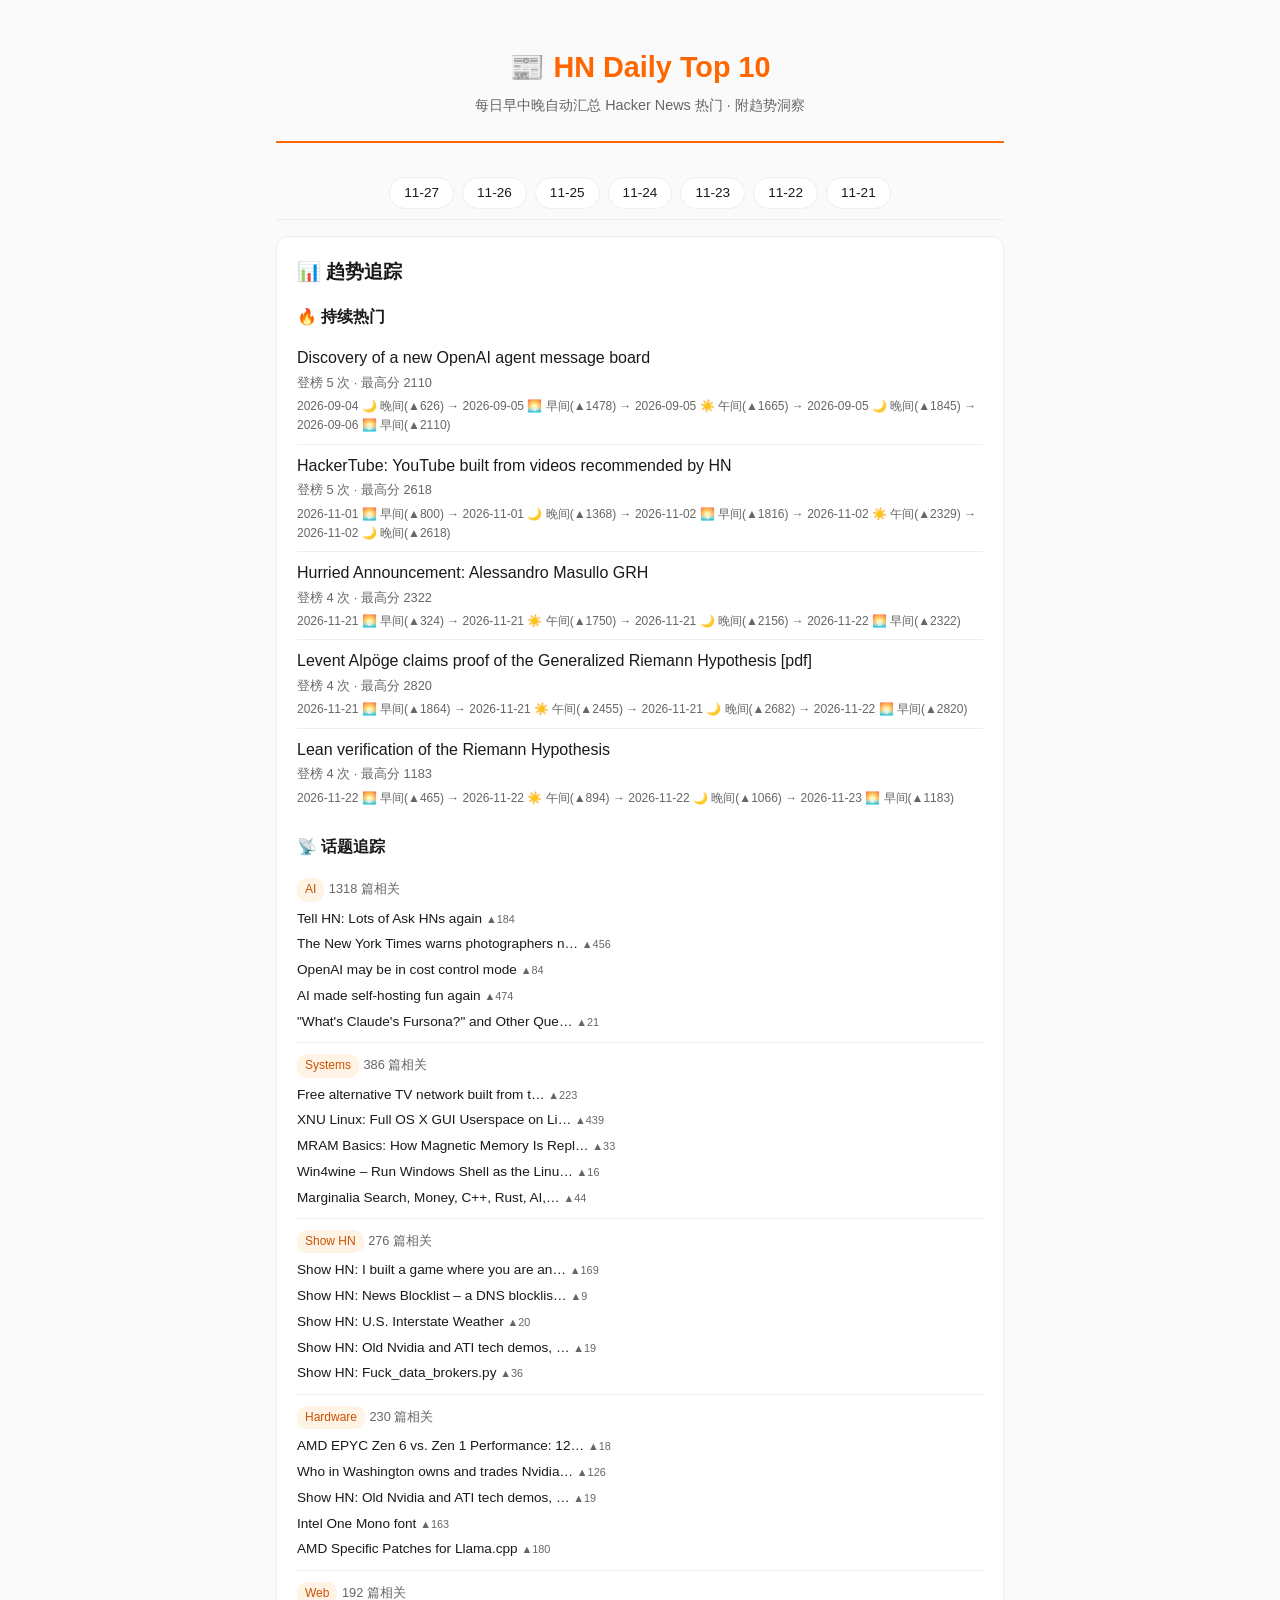
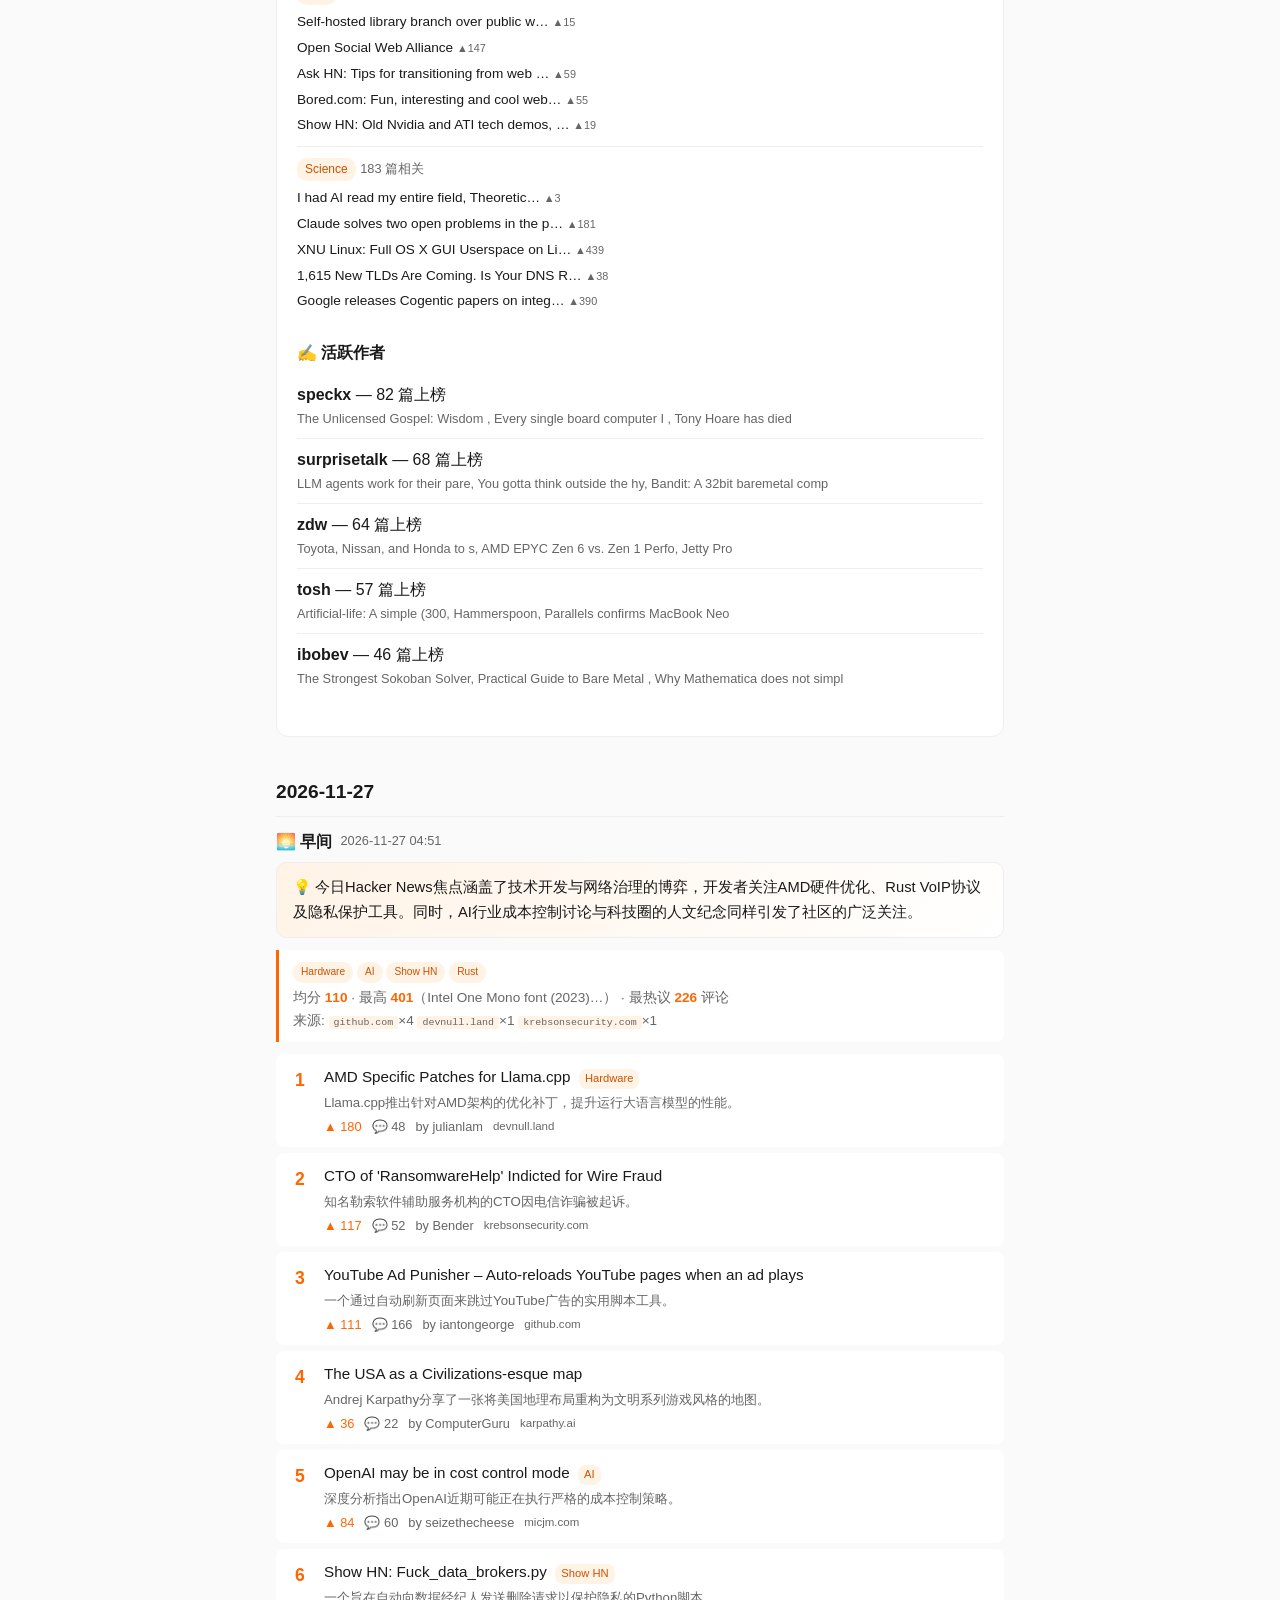
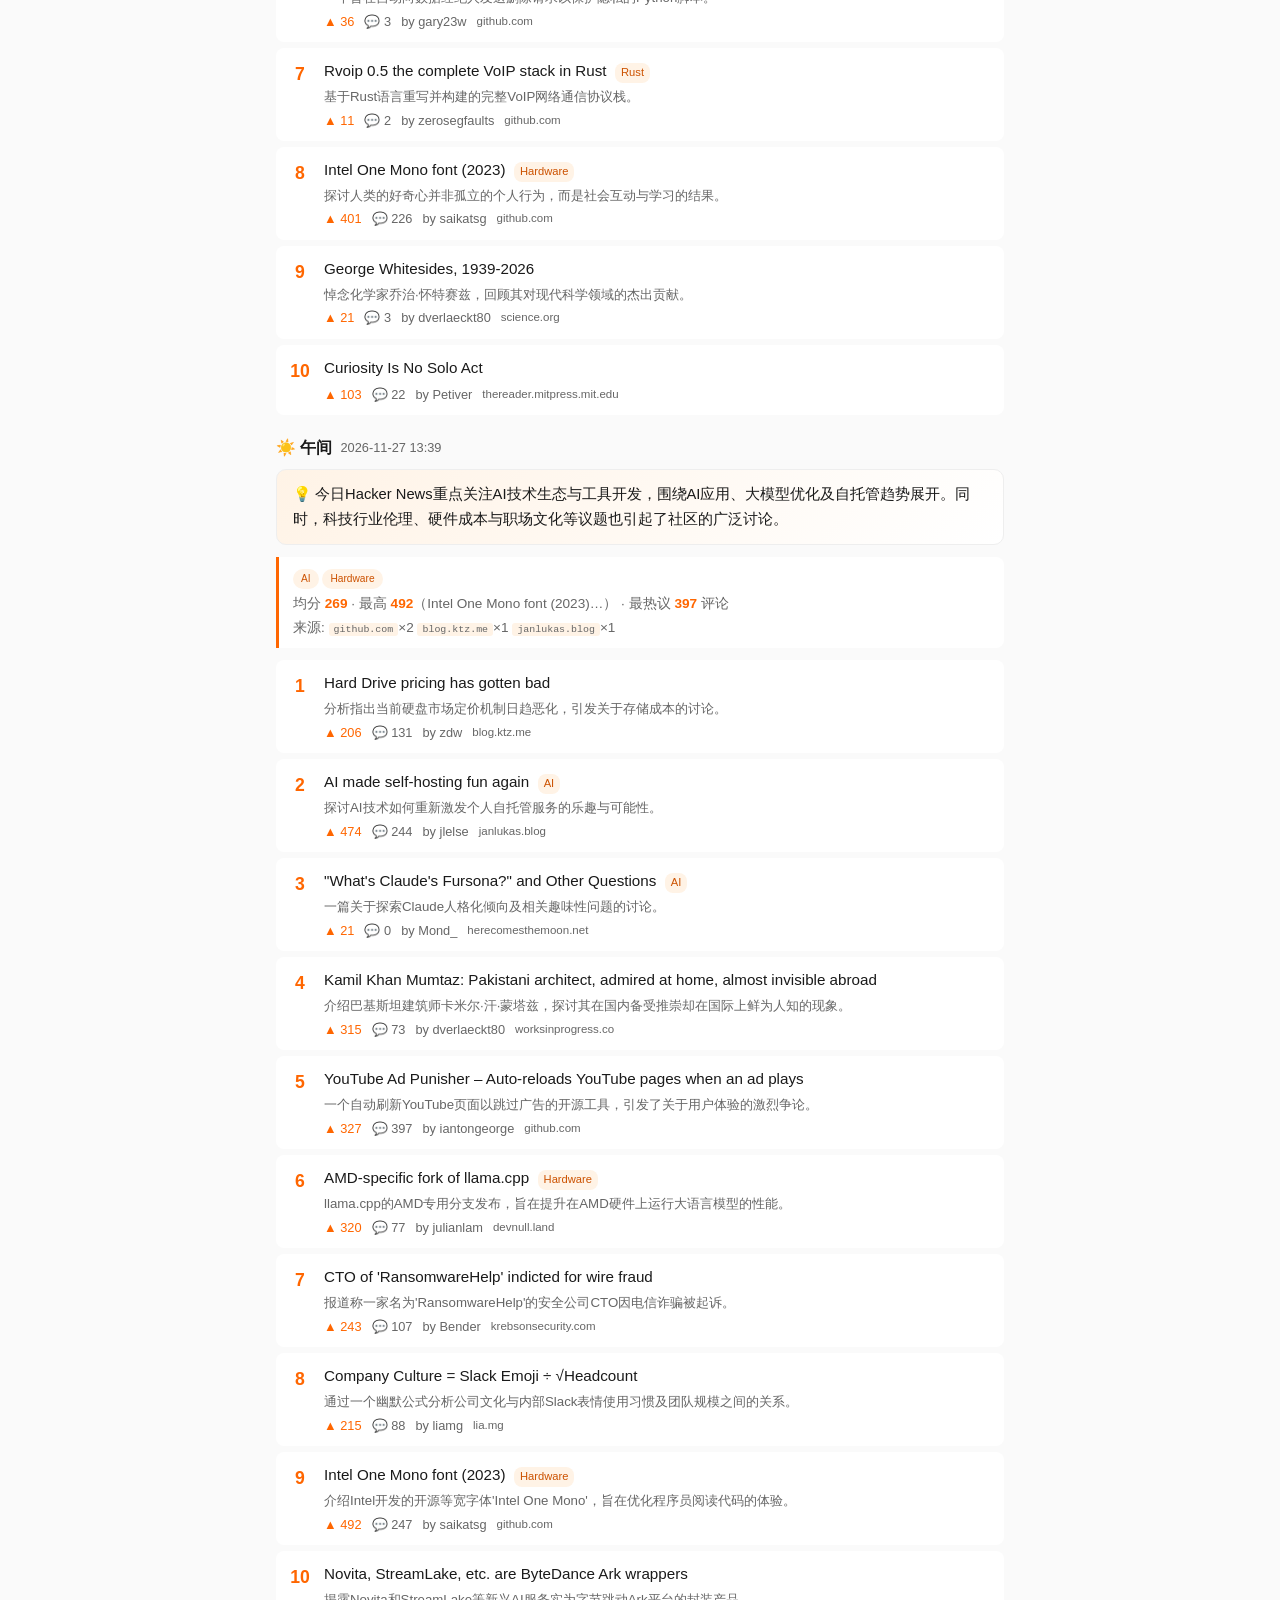
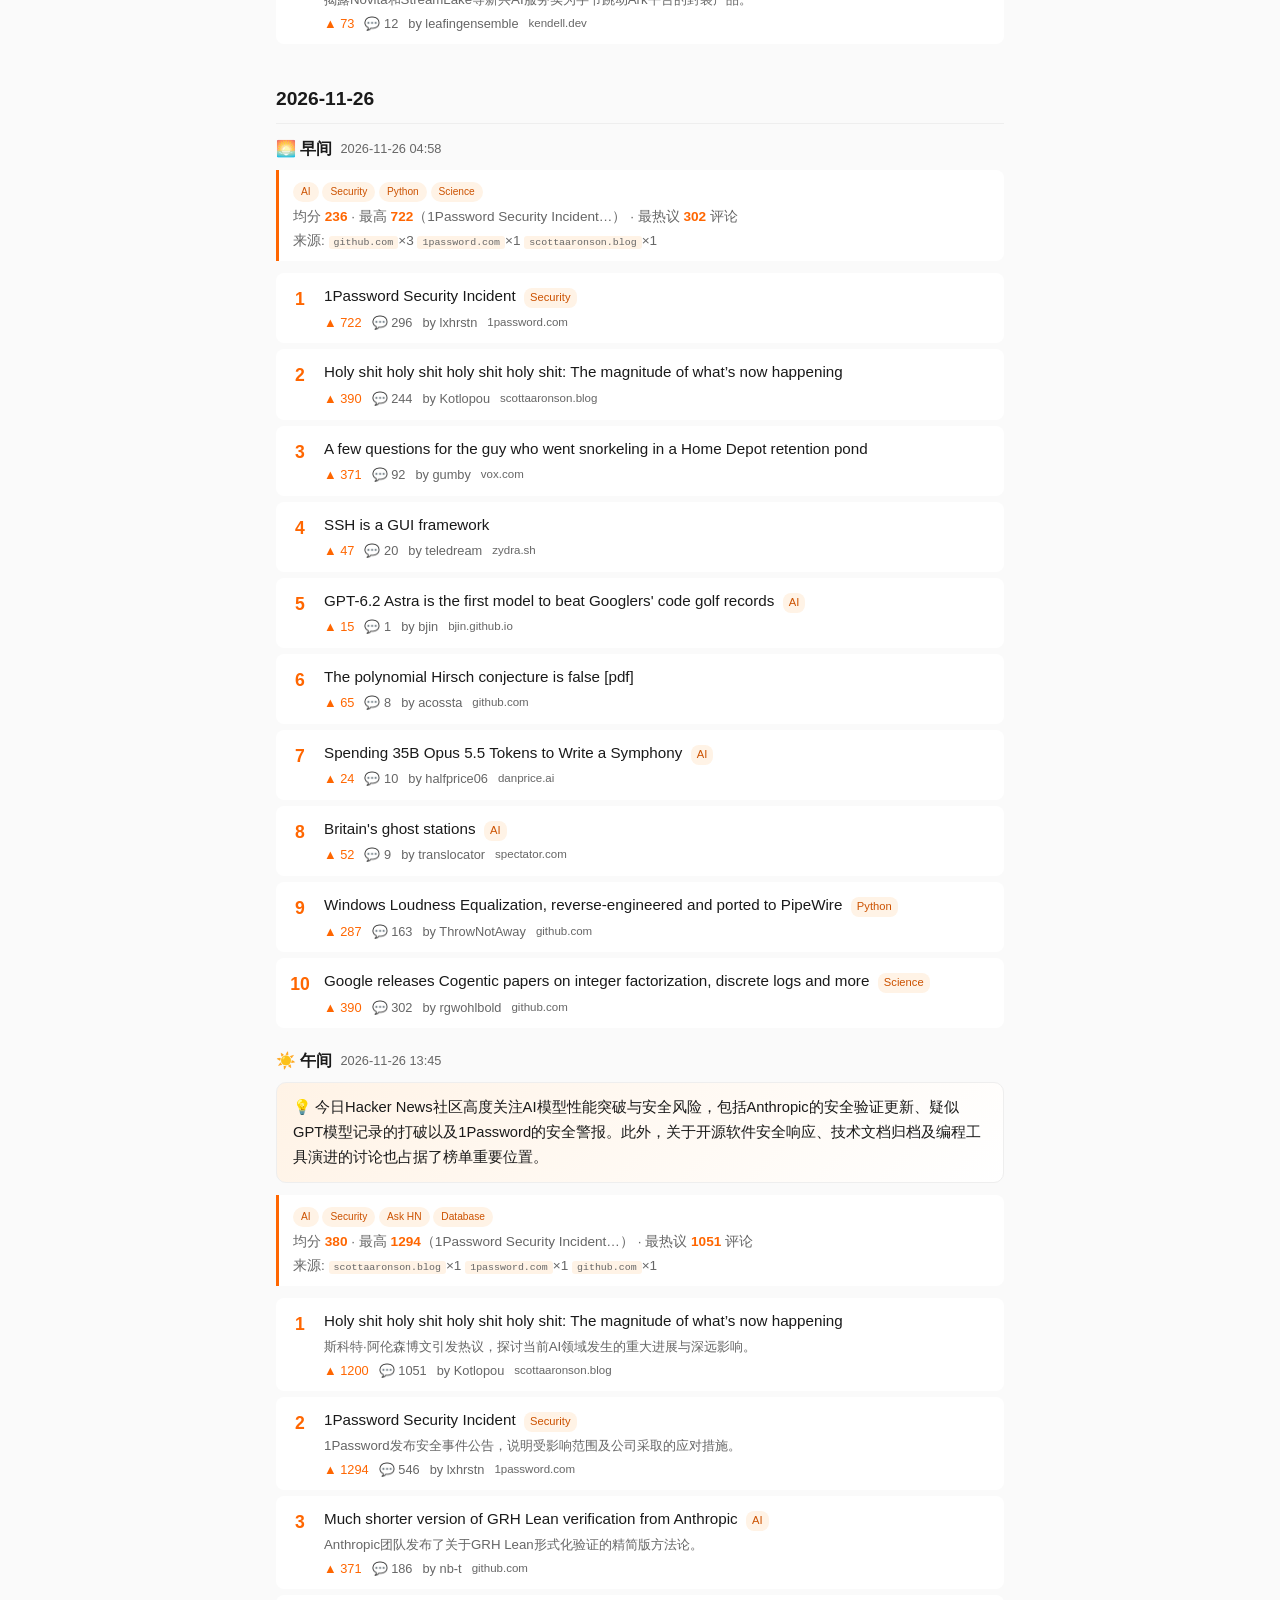
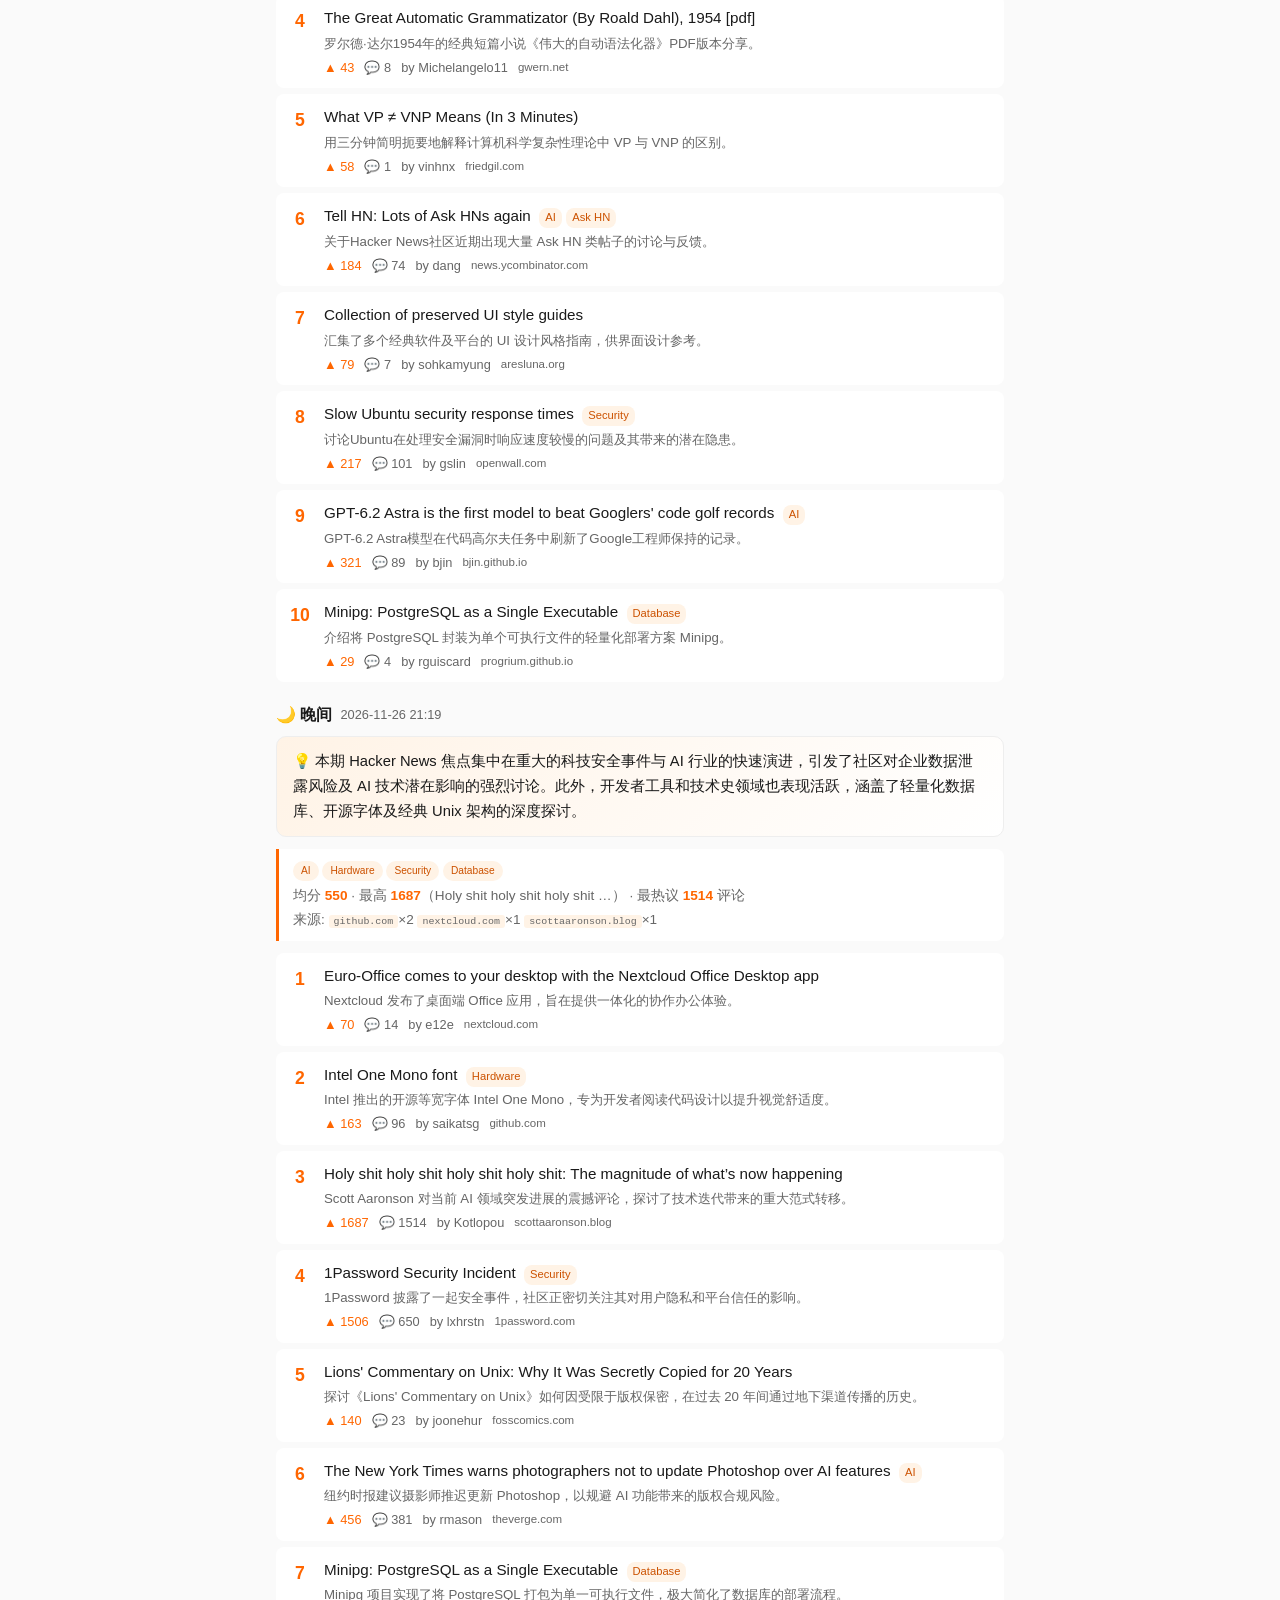
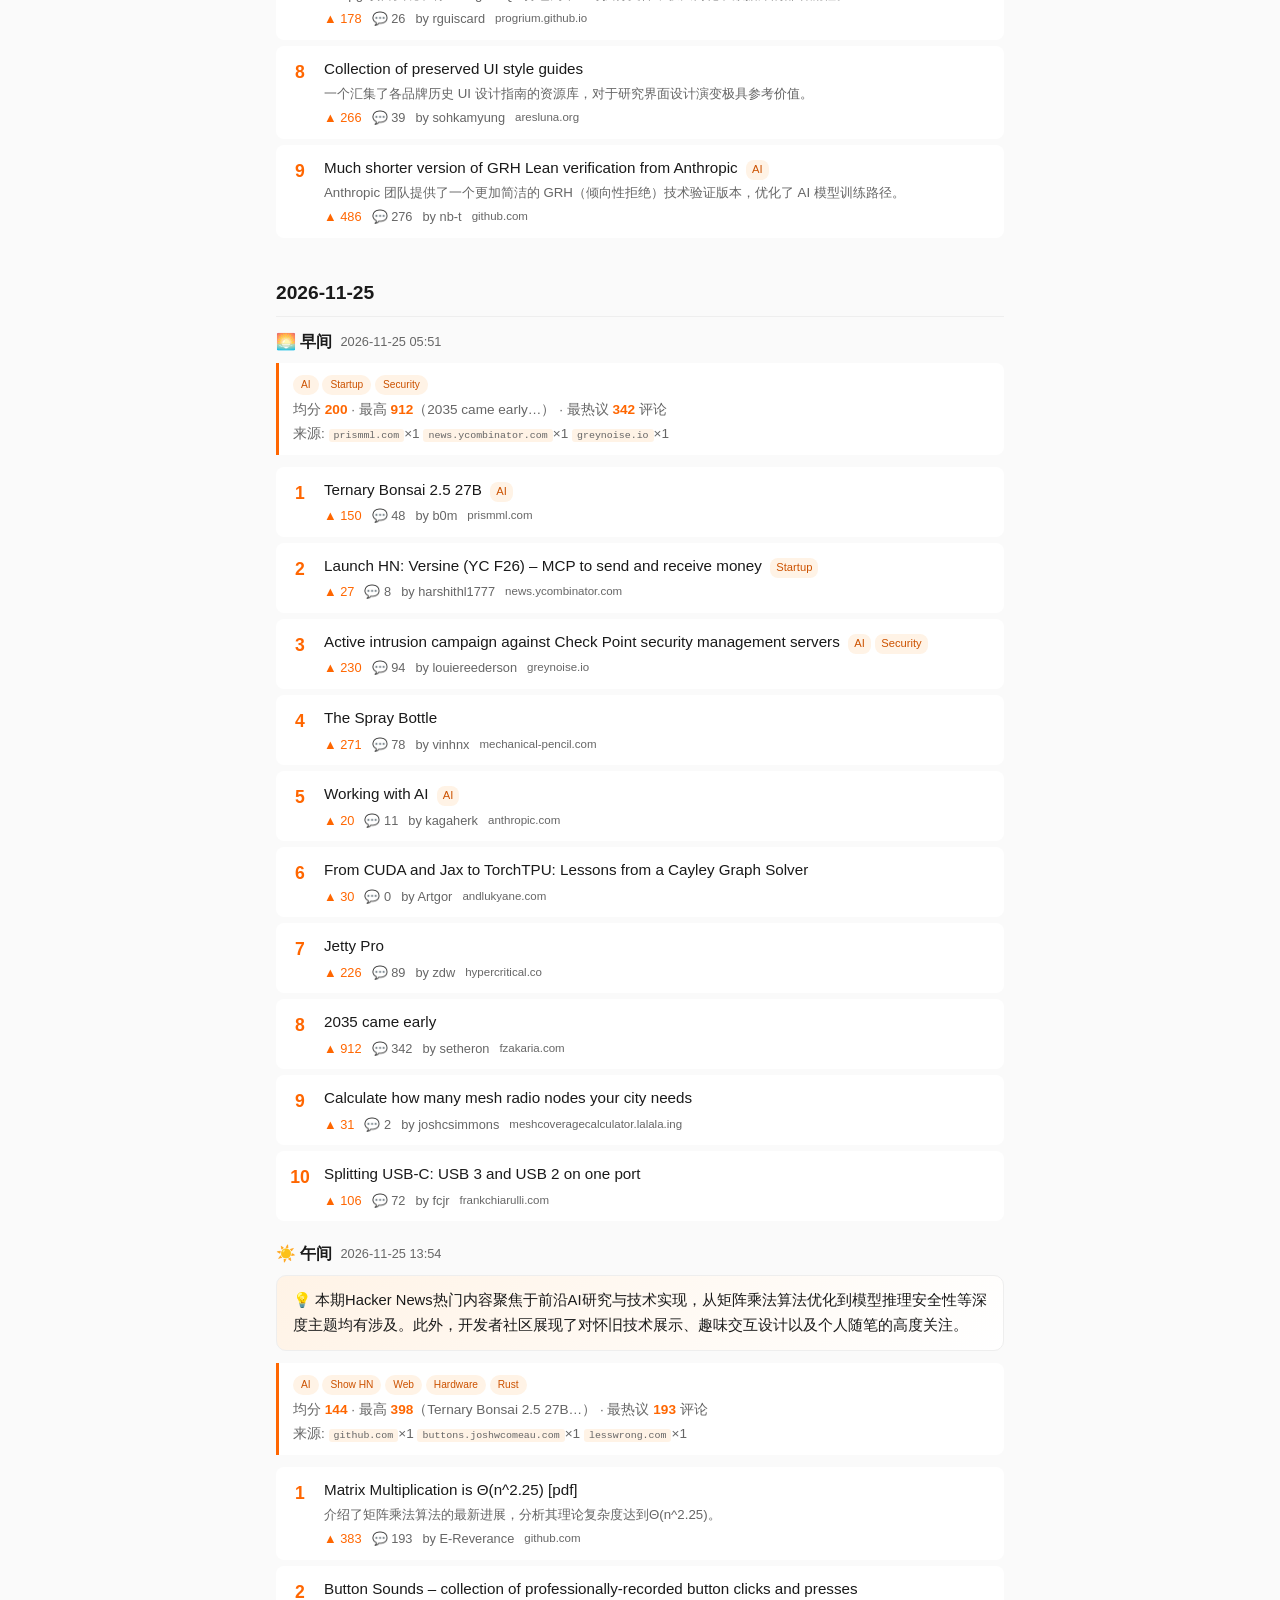
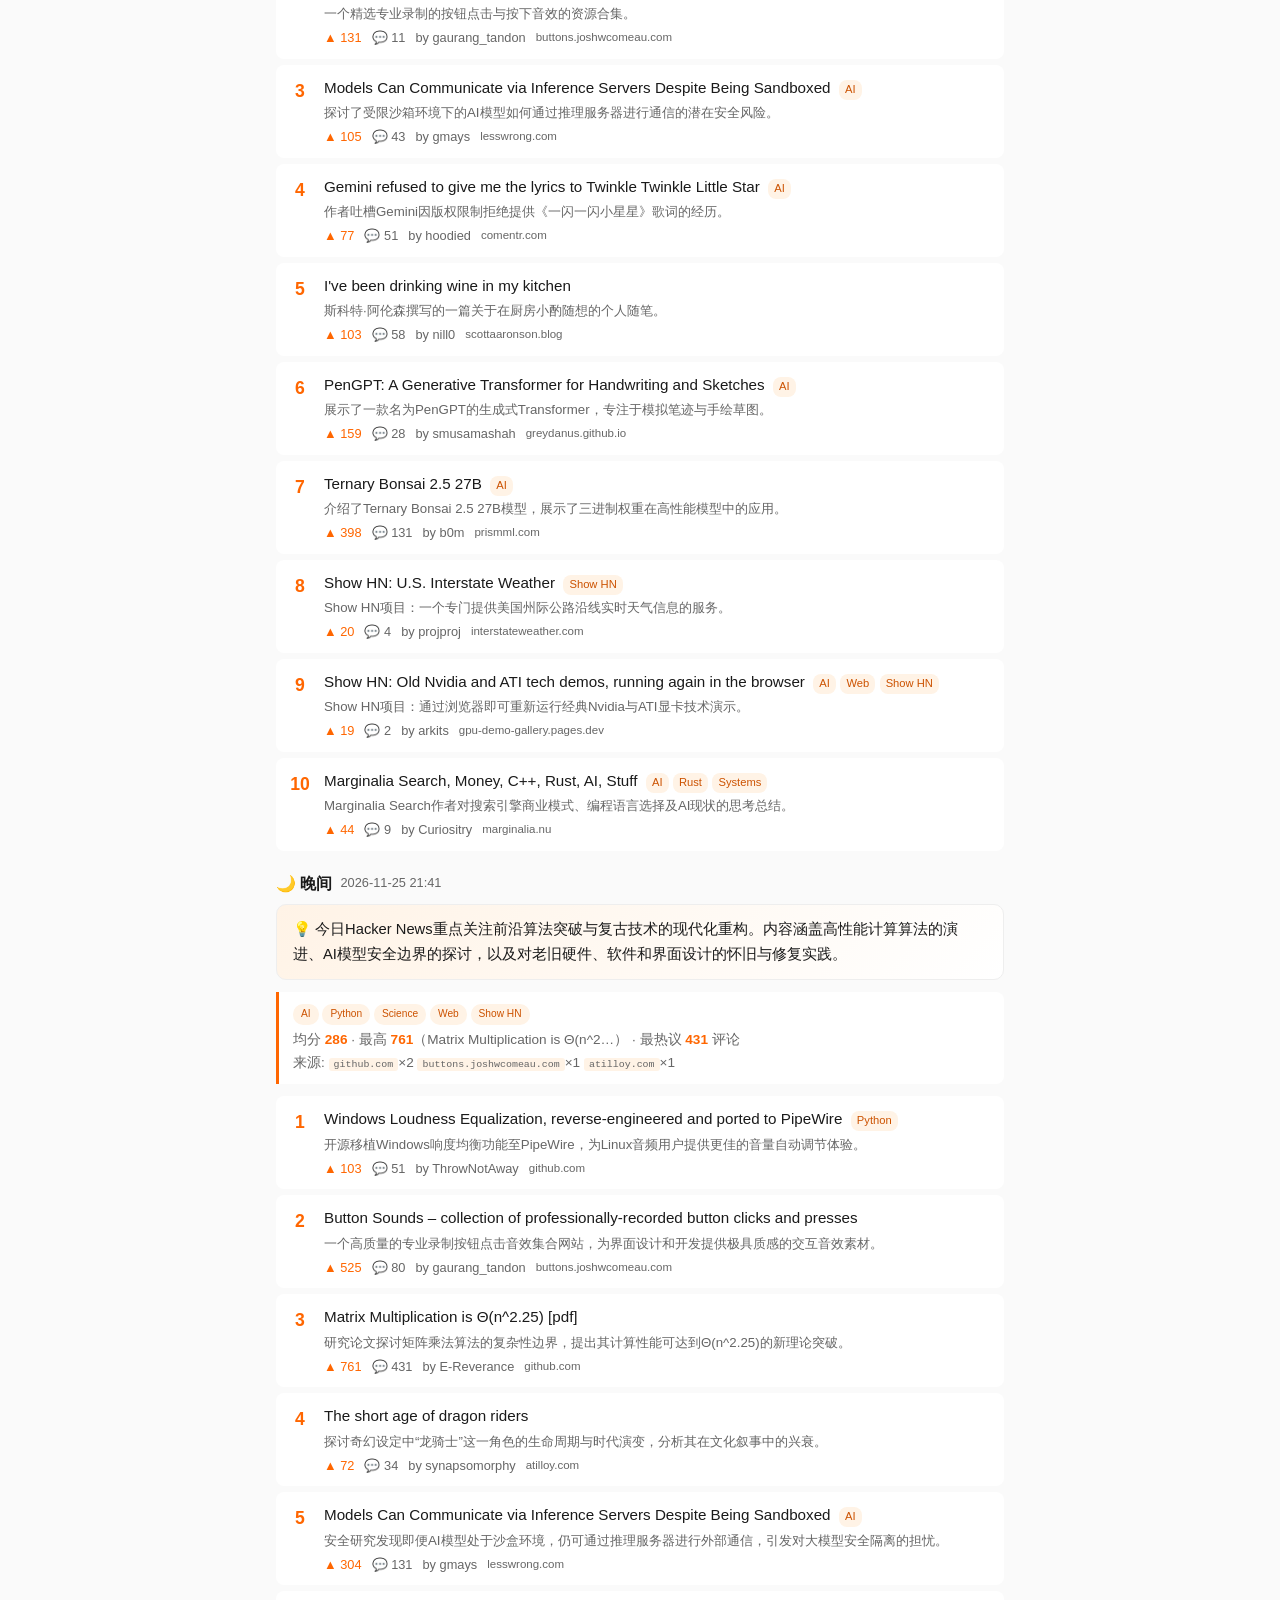
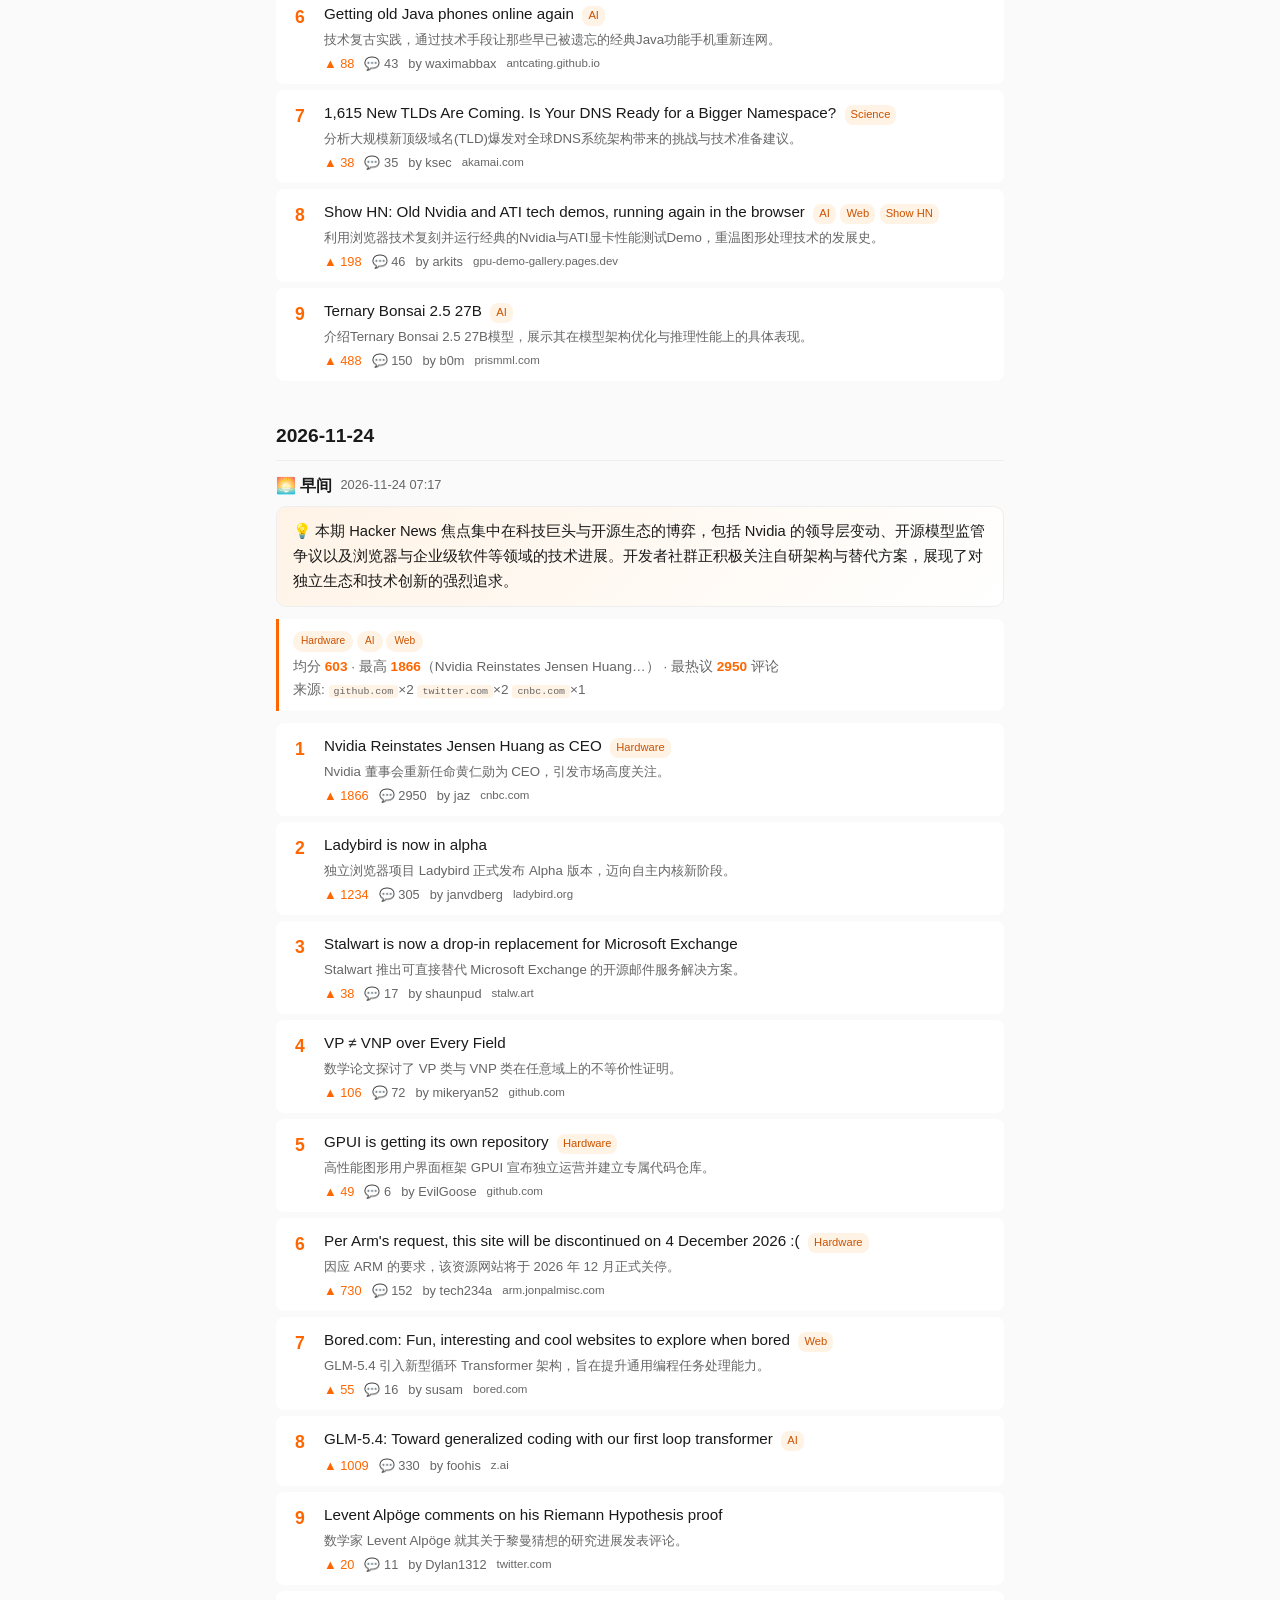
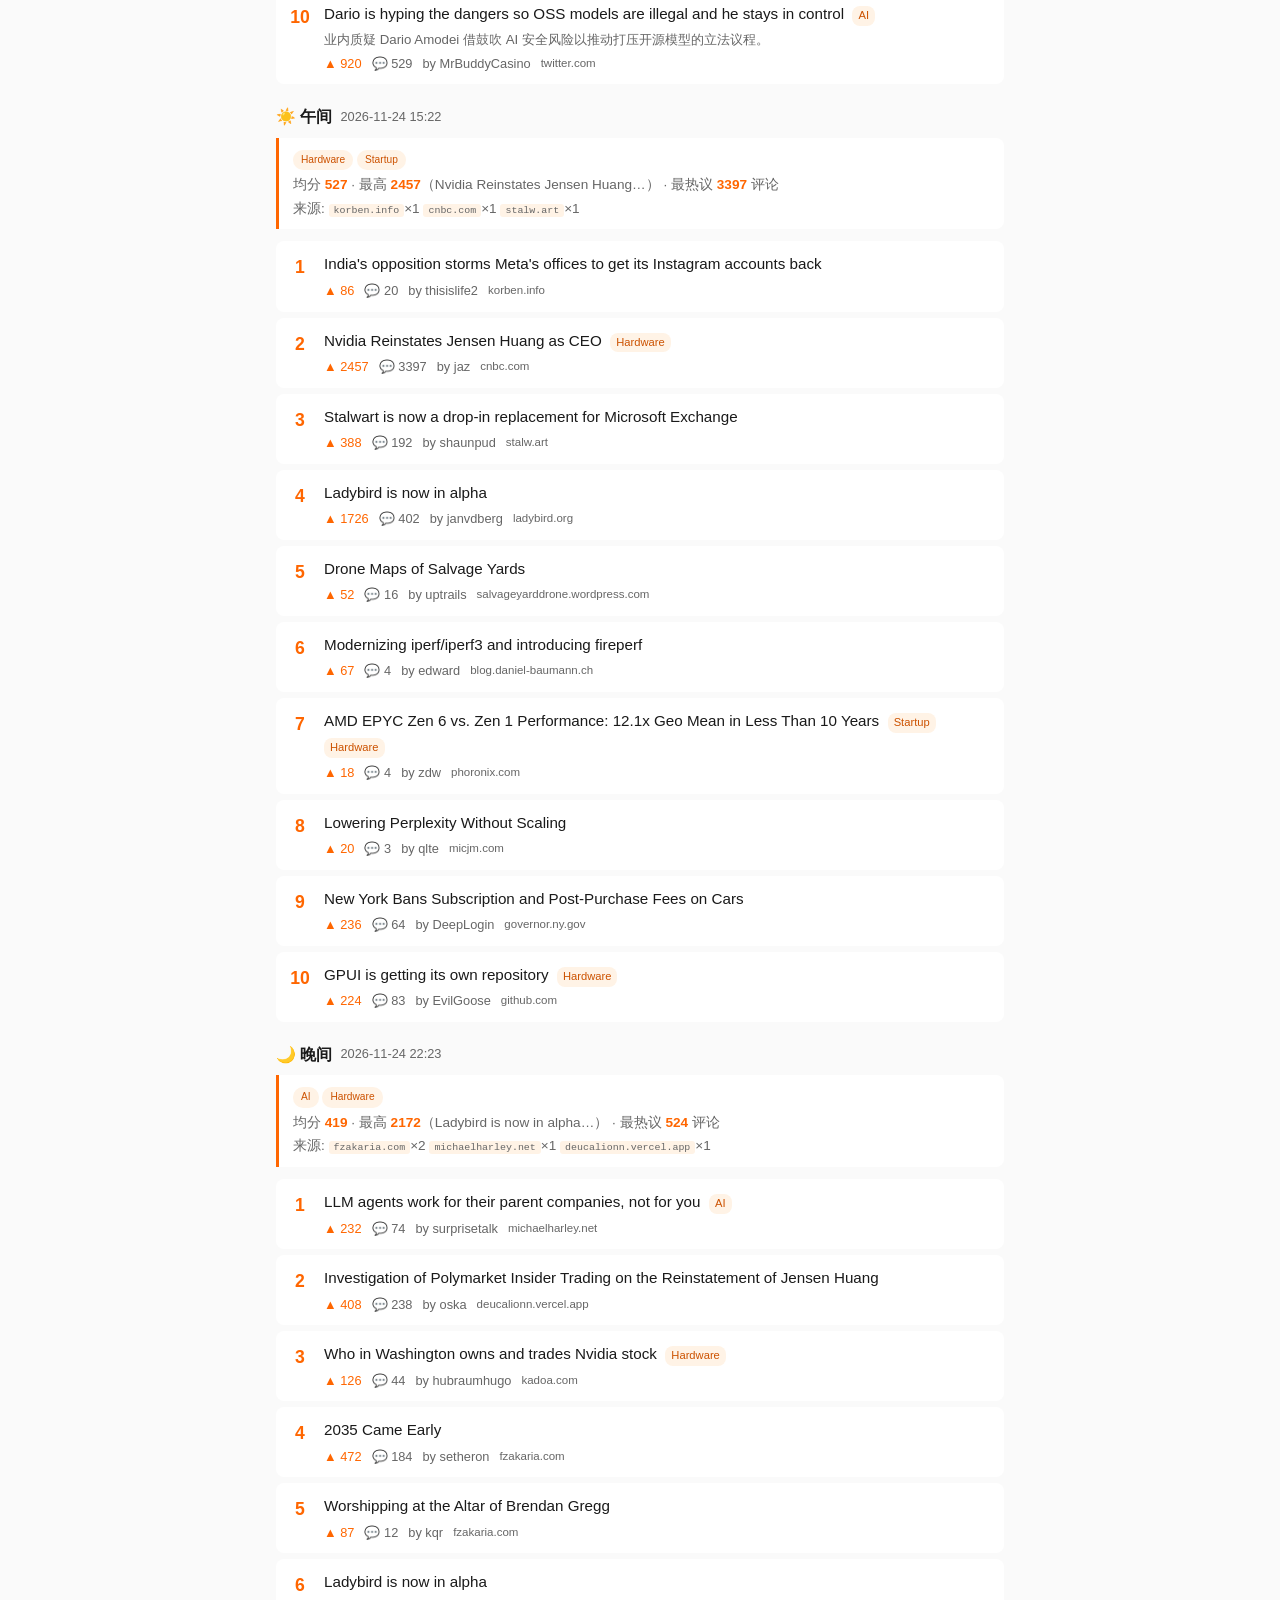
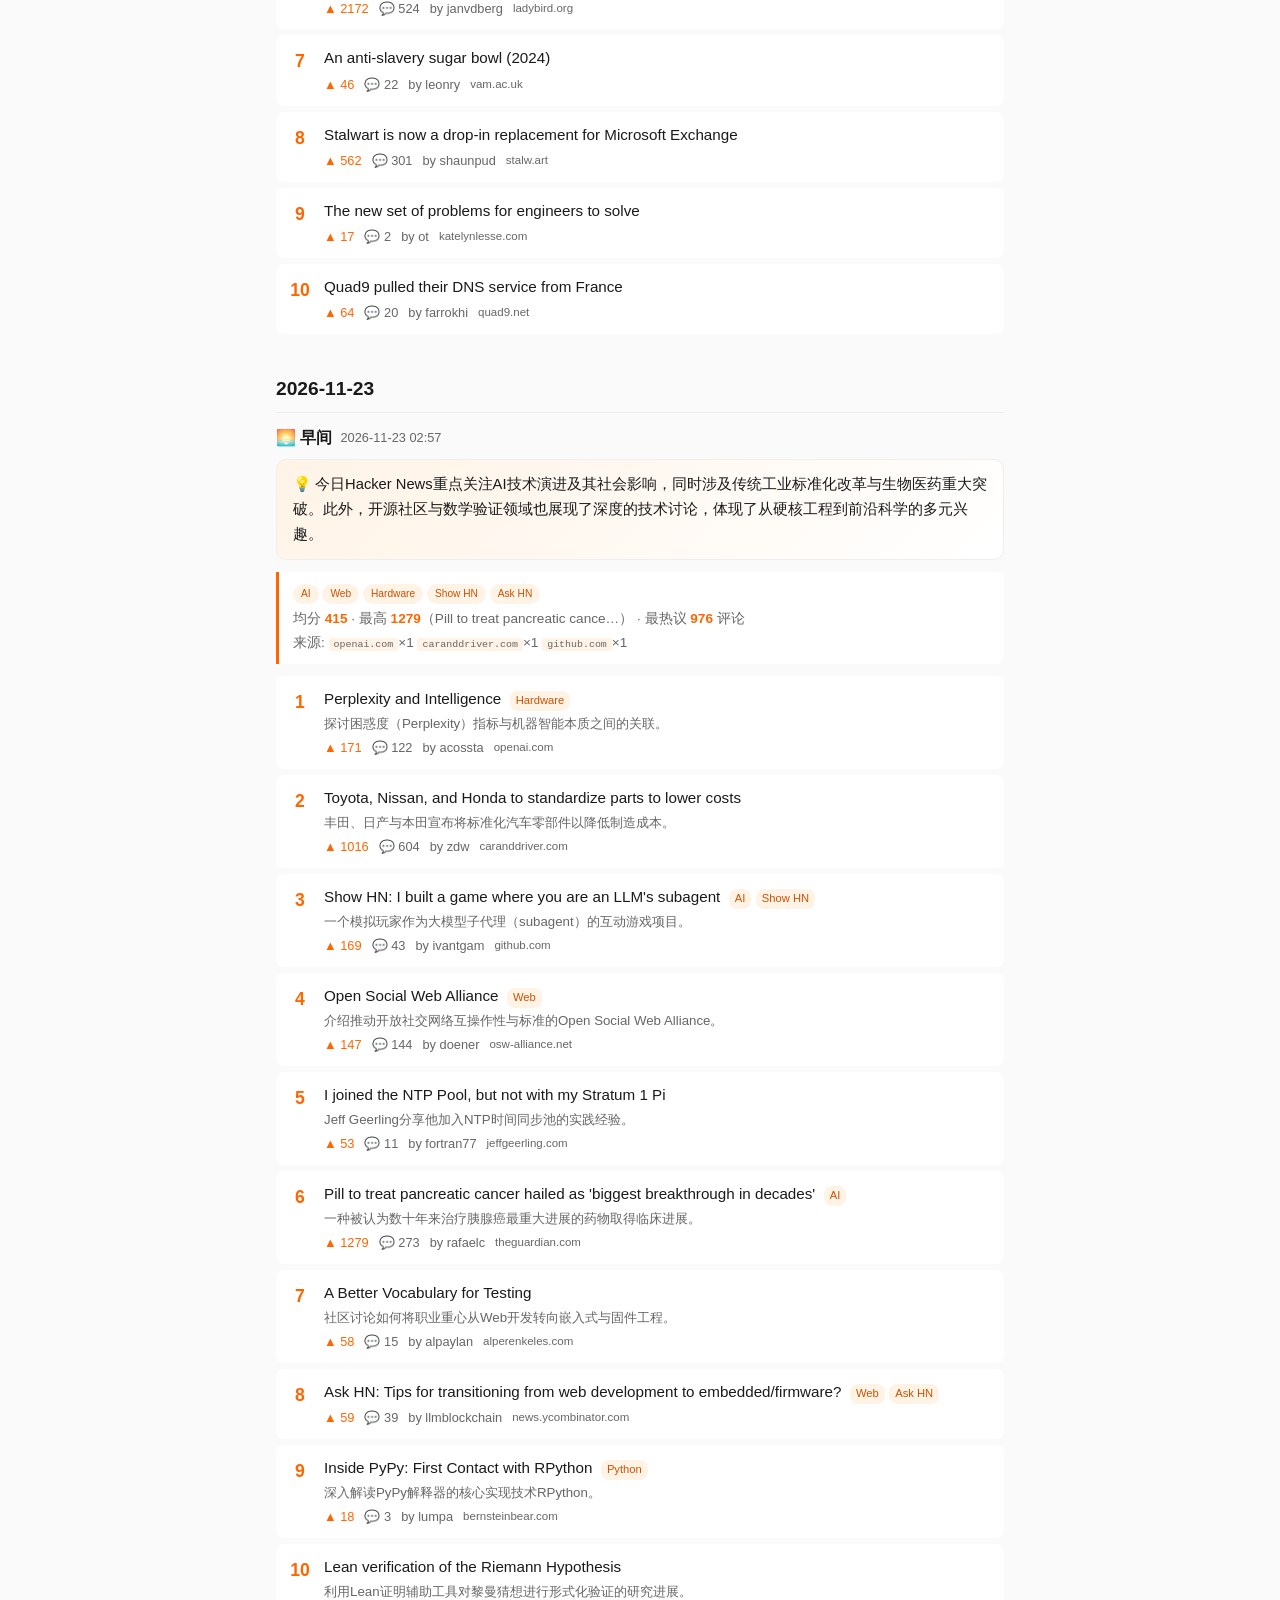
==== commit 1b8fdfa4: "📰 Update HN Top 10 - 2026-11-27 13:40" ====
--- a/hn/index.html
+++ b/hn/index.html
@@ -123,8 +123,8 @@
       <div class="trending-block">
         <h3>📡 话题追踪</h3>
           <div class="trending-item">
-            <span class="tag">AI</span> <span class="trending-count">1316 篇相关</span>
-            <div class="topic-stories"><div class="topic-story"><a href="https://spectator.com/article/britains-ghost-stations-are-fascinating/" target="_blank" title="2026-11-26">Britain's ghost stations</a> <span class="trending-meta">▲52</span></div><div class="topic-story"><a href="https://github.com/lsernau/grh-lean" target="_blank" title="2026-11-26">Much shorter version of GRH Lean verific…</a> <span class="trending-meta">▲371</span></div><div class="topic-story"><a href="https://news.ycombinator.com/item?id=50649864" target="_blank" title="2026-11-26">Tell HN: Lots of Ask HNs again</a> <span class="trending-meta">▲184</span></div><div class="topic-story"><a href="https://www.theverge.com/ai-artificial-intelligence/1041227/the-new-york-times-warns-photographers-not-to-update-photoshop-over-ai-features" target="_blank" title="2026-11-26">The New York Times warns photographers n…</a> <span class="trending-meta">▲456</span></div><div class="topic-story"><a href="https://micjm.com/blog/openai-is-in-cost-control-mode/" target="_blank" title="2026-11-27">OpenAI may be in cost control mode</a> <span class="trending-meta">▲84</span></div></div>
+            <span class="tag">AI</span> <span class="trending-count">1318 篇相关</span>
+            <div class="topic-stories"><div class="topic-story"><a href="https://news.ycombinator.com/item?id=50649864" target="_blank" title="2026-11-26">Tell HN: Lots of Ask HNs again</a> <span class="trending-meta">▲184</span></div><div class="topic-story"><a href="https://www.theverge.com/ai-artificial-intelligence/1041227/the-new-york-times-warns-photographers-not-to-update-photoshop-over-ai-features" target="_blank" title="2026-11-26">The New York Times warns photographers n…</a> <span class="trending-meta">▲456</span></div><div class="topic-story"><a href="https://micjm.com/blog/openai-is-in-cost-control-mode/" target="_blank" title="2026-11-27">OpenAI may be in cost control mode</a> <span class="trending-meta">▲84</span></div><div class="topic-story"><a href="https://janlukas.blog/posts/ai-self-hosting" target="_blank" title="2026-11-27">AI made self-hosting fun again</a> <span class="trending-meta">▲474</span></div><div class="topic-story"><a href="https://herecomesthemoon.net/2026/11/whats-claudes-fursona/" target="_blank" title="2026-11-27">&quot;What's Claude's Fursona?&quot; and Other Que…</a> <span class="trending-meta">▲21</span></div></div>
           </div>
           <div class="trending-item">
             <span class="tag">Systems</span> <span class="trending-count">386 篇相关</span>
@@ -158,7 +158,7 @@
             <div class="trending-meta">LLM agents work for their pare, You gotta think outside the hy, Bandit: A 32bit baremetal comp</div>
           </div>
           <div class="trending-item">
-            <b>zdw</b> — 63 篇上榜
+            <b>zdw</b> — 64 篇上榜
             <div class="trending-meta">Toyota, Nissan, and Honda to s, AMD EPYC Zen 6 vs. Zen 1 Perfo, Jetty Pro</div>
           </div>
           <div class="trending-item">
@@ -314,6 +314,152 @@
               <a class="comments" href="https://news.ycombinator.com/item?id=50636931" target="_blank">💬 22</a>
               <span class="author">by Petiver</span>
               <span class="domain">thereader.mitpress.mit.edu</span>
+            </div>
+          </div>
+        </div>
+        </div>
+      </div>
+      <div class="period">
+        <h3>☀️ 午间 <span class="update-time">2026-11-27 13:39</span></h3>
+        <div class="ai-summary">💡 今日Hacker News重点关注AI技术生态与工具开发，围绕AI应用、大模型优化及自托管趋势展开。同时，科技行业伦理、硬件成本与职场文化等议题也引起了社区的广泛讨论。</div>
+        <div class="insights"><div class="insight-tags"><span class="tag">AI</span> <span class="tag">Hardware</span></div><div class="insight-stats">均分 <b>269</b>  ·  最高 <b>492</b>（Intel One Mono font (2023)…）  ·  最热议 <b>397</b> 评论</div><div class="insight-domains">来源: <code>github.com</code>×2 <code>blog.ktz.me</code>×1 <code>janlukas.blog</code>×1</div></div>
+        <div class="stories">
+        <div class="story">
+          <span class="rank">1</span>
+          <div class="story-content">
+            <a class="story-title" href="https://blog.ktz.me/black-friday-hard-drive-prices-are-messed-up/" target="_blank">Hard Drive pricing has gotten bad</a>
+            <div class="story-summary">分析指出当前硬盘市场定价机制日趋恶化，引发关于存储成本的讨论。</div>
+            <div class="story-meta">
+              <span class="score">▲ 206</span>
+              <a class="comments" href="https://news.ycombinator.com/item?id=50661646" target="_blank">💬 131</a>
+              <span class="author">by zdw</span>
+              <span class="domain">blog.ktz.me</span>
+            </div>
+          </div>
+        </div>
+
+        <div class="story">
+          <span class="rank">2</span>
+          <div class="story-content">
+            <a class="story-title" href="https://janlukas.blog/posts/ai-self-hosting" target="_blank">AI made self-hosting fun again</a> <span class="story-tags"><span class="tag-sm">AI</span></span>
+            <div class="story-summary">探讨AI技术如何重新激发个人自托管服务的乐趣与可能性。</div>
+            <div class="story-meta">
+              <span class="score">▲ 474</span>
+              <a class="comments" href="https://news.ycombinator.com/item?id=50660180" target="_blank">💬 244</a>
+              <span class="author">by jlelse</span>
+              <span class="domain">janlukas.blog</span>
+            </div>
+          </div>
+        </div>
+
+        <div class="story">
+          <span class="rank">3</span>
+          <div class="story-content">
+            <a class="story-title" href="https://herecomesthemoon.net/2026/11/whats-claudes-fursona/" target="_blank">&quot;What's Claude's Fursona?&quot; and Other Questions</a> <span class="story-tags"><span class="tag-sm">AI</span></span>
+            <div class="story-summary">一篇关于探索Claude人格化倾向及相关趣味性问题的讨论。</div>
+            <div class="story-meta">
+              <span class="score">▲ 21</span>
+              <a class="comments" href="https://news.ycombinator.com/item?id=50662933" target="_blank">💬 0</a>
+              <span class="author">by Mond_</span>
+              <span class="domain">herecomesthemoon.net</span>
+            </div>
+          </div>
+        </div>
+
+        <div class="story">
+          <span class="rank">4</span>
+          <div class="story-content">
+            <a class="story-title" href="https://worksinprogress.co/issue/the-greatest-architect-youve-never-heard-of-is-in-pakistan/" target="_blank">Kamil Khan Mumtaz: Pakistani architect, admired at home, almost invisible abroad</a>
+            <div class="story-summary">介绍巴基斯坦建筑师卡米尔·汗·蒙塔兹，探讨其在国内备受推崇却在国际上鲜为人知的现象。</div>
+            <div class="story-meta">
+              <span class="score">▲ 315</span>
+              <a class="comments" href="https://news.ycombinator.com/item?id=50659841" target="_blank">💬 73</a>
+              <span class="author">by dverlaeckt80</span>
+              <span class="domain">worksinprogress.co</span>
+            </div>
+          </div>
+        </div>
+
+        <div class="story">
+          <span class="rank">5</span>
+          <div class="story-content">
+            <a class="story-title" href="https://github.com/antonpictures/youtube-punisher" target="_blank">YouTube Ad Punisher – Auto-reloads YouTube pages when an ad plays</a>
+            <div class="story-summary">一个自动刷新YouTube页面以跳过广告的开源工具，引发了关于用户体验的激烈争论。</div>
+            <div class="story-meta">
+              <span class="score">▲ 327</span>
+              <a class="comments" href="https://news.ycombinator.com/item?id=50657530" target="_blank">💬 397</a>
+              <span class="author">by iantongeorge</span>
+              <span class="domain">github.com</span>
+            </div>
+          </div>
+        </div>
+
+        <div class="story">
+          <span class="rank">6</span>
+          <div class="story-content">
+            <a class="story-title" href="https://devnull.land/amd-specific-llama-cpp" target="_blank">AMD-specific fork of llama.cpp</a> <span class="story-tags"><span class="tag-sm">Hardware</span></span>
+            <div class="story-summary">llama.cpp的AMD专用分支发布，旨在提升在AMD硬件上运行大语言模型的性能。</div>
+            <div class="story-meta">
+              <span class="score">▲ 320</span>
+              <a class="comments" href="https://news.ycombinator.com/item?id=50657265" target="_blank">💬 77</a>
+              <span class="author">by julianlam</span>
+              <span class="domain">devnull.land</span>
+            </div>
+          </div>
+        </div>
+
+        <div class="story">
+          <span class="rank">7</span>
+          <div class="story-content">
+            <a class="story-title" href="https://krebsonsecurity.com/2026/11/cto-of-ransomwarehelp-indicted-for-wire-fraud/" target="_blank">CTO of 'RansomwareHelp' indicted for wire fraud</a>
+            <div class="story-summary">报道称一家名为'RansomwareHelp'的安全公司CTO因电信诈骗被起诉。</div>
+            <div class="story-meta">
+              <span class="score">▲ 243</span>
+              <a class="comments" href="https://news.ycombinator.com/item?id=50657645" target="_blank">💬 107</a>
+              <span class="author">by Bender</span>
+              <span class="domain">krebsonsecurity.com</span>
+            </div>
+          </div>
+        </div>
+
+        <div class="story">
+          <span class="rank">8</span>
+          <div class="story-content">
+            <a class="story-title" href="https://lia.mg/posts/measuring-company-culture-with-slack-emoji/" target="_blank">Company Culture = Slack Emoji ÷ √Headcount</a>
+            <div class="story-summary">通过一个幽默公式分析公司文化与内部Slack表情使用习惯及团队规模之间的关系。</div>
+            <div class="story-meta">
+              <span class="score">▲ 215</span>
+              <a class="comments" href="https://news.ycombinator.com/item?id=50659640" target="_blank">💬 88</a>
+              <span class="author">by liamg</span>
+              <span class="domain">lia.mg</span>
+            </div>
+          </div>
+        </div>
+
+        <div class="story">
+          <span class="rank">9</span>
+          <div class="story-content">
+            <a class="story-title" href="https://github.com/intel/intel-one-mono" target="_blank">Intel One Mono font (2023)</a> <span class="story-tags"><span class="tag-sm">Hardware</span></span>
+            <div class="story-summary">介绍Intel开发的开源等宽字体'Intel One Mono'，旨在优化程序员阅读代码的体验。</div>
+            <div class="story-meta">
+              <span class="score">▲ 492</span>
+              <a class="comments" href="https://news.ycombinator.com/item?id=50653667" target="_blank">💬 247</a>
+              <span class="author">by saikatsg</span>
+              <span class="domain">github.com</span>
+            </div>
+          </div>
+        </div>
+
+        <div class="story">
+          <span class="rank">10</span>
+          <div class="story-content">
+            <a class="story-title" href="https://kendell.dev/blog/arkwrapper/" target="_blank">Novita, StreamLake, etc. are ByteDance Ark wrappers</a>
+            <div class="story-summary">揭露Novita和StreamLake等新兴AI服务实为字节跳动Ark平台的封装产品。</div>
+            <div class="story-meta">
+              <span class="score">▲ 73</span>
+              <a class="comments" href="https://news.ycombinator.com/item?id=50660273" target="_blank">💬 12</a>
+              <span class="author">by leafingensemble</span>
+              <span class="domain">kendell.dev</span>
             </div>
           </div>
         </div>
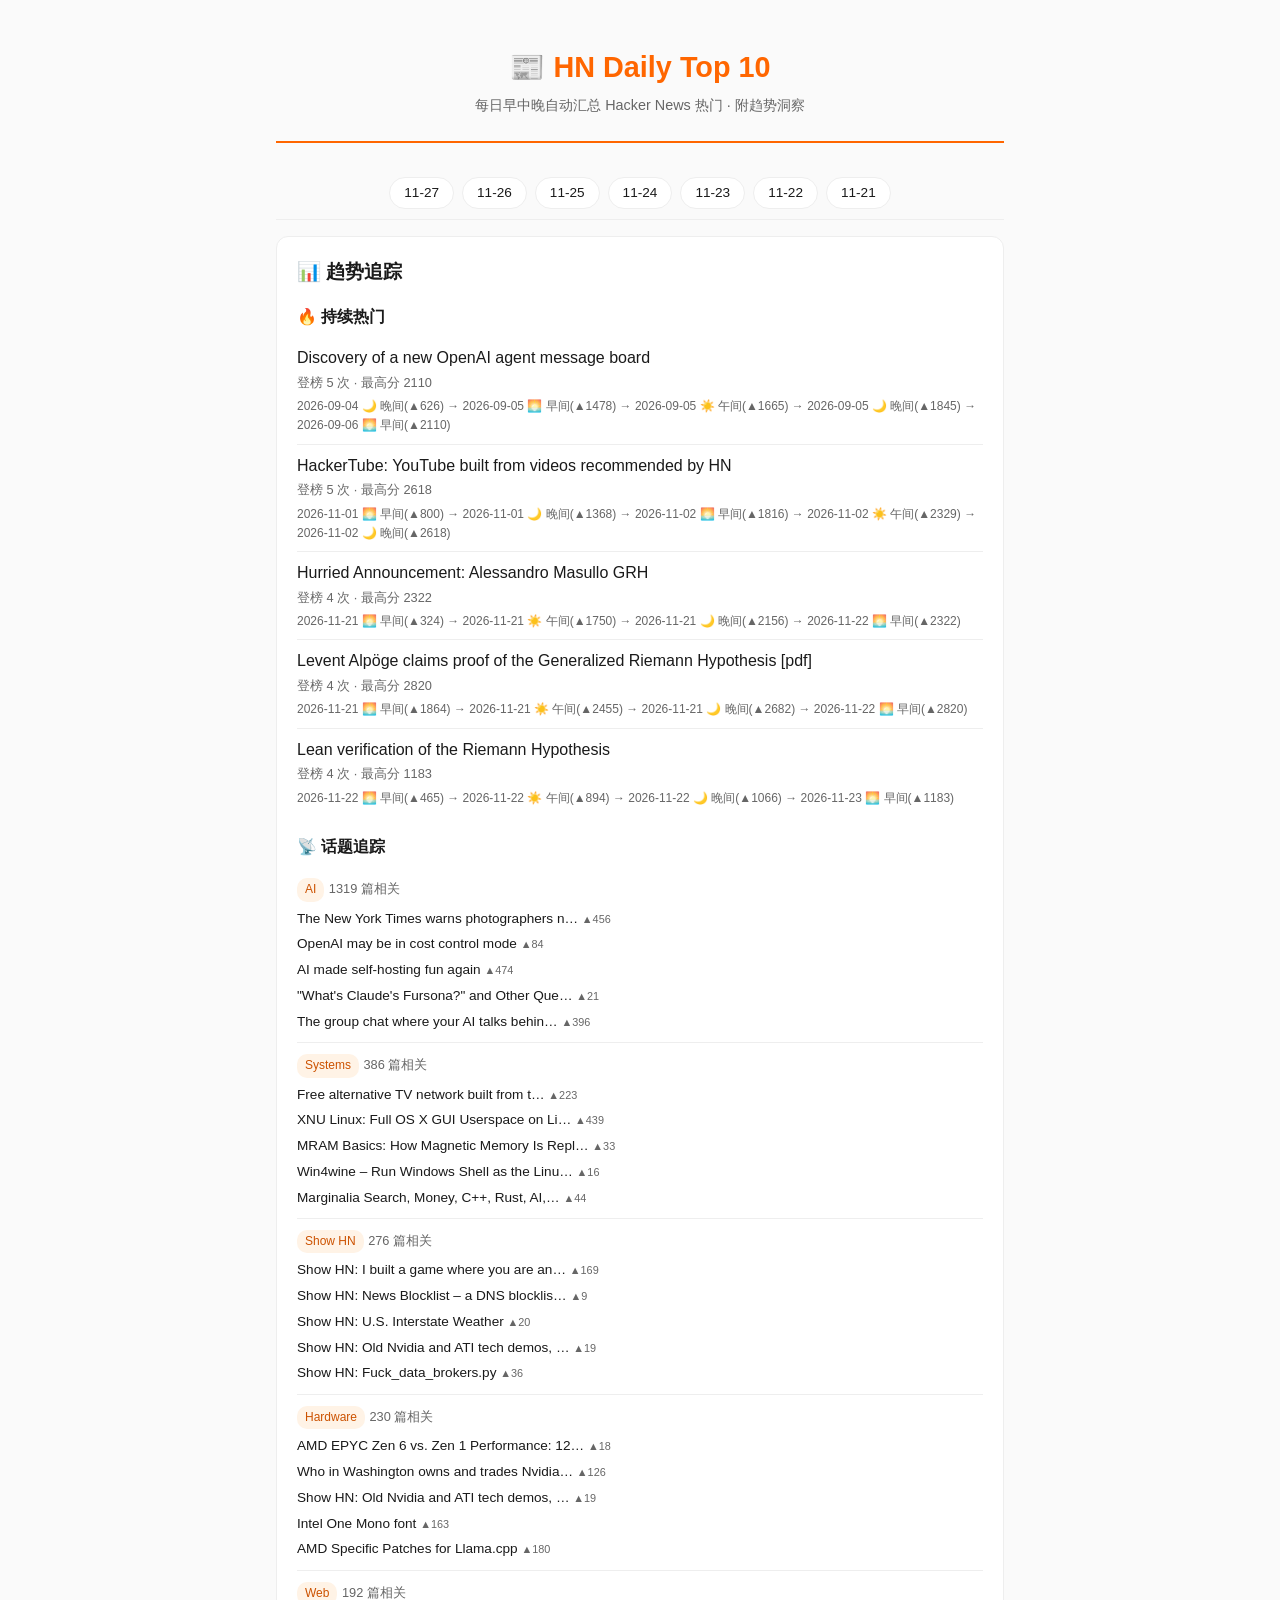
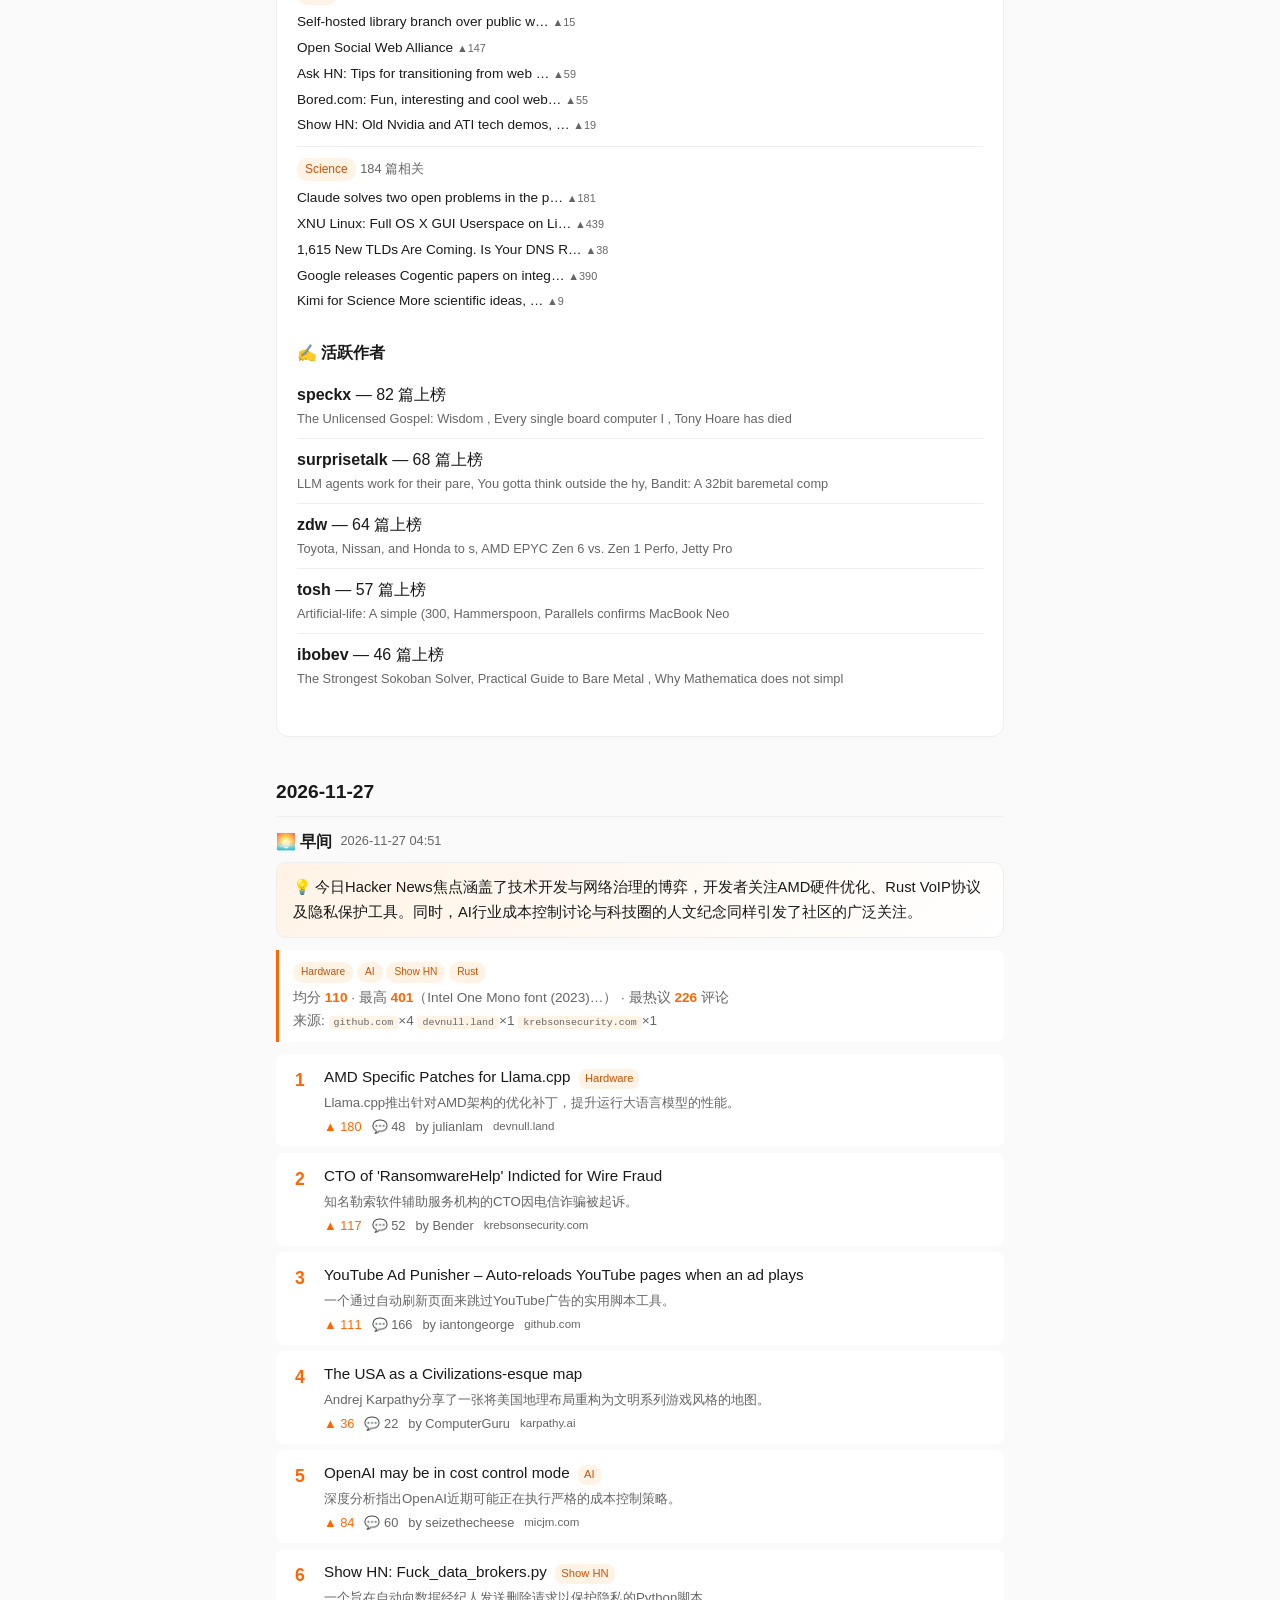
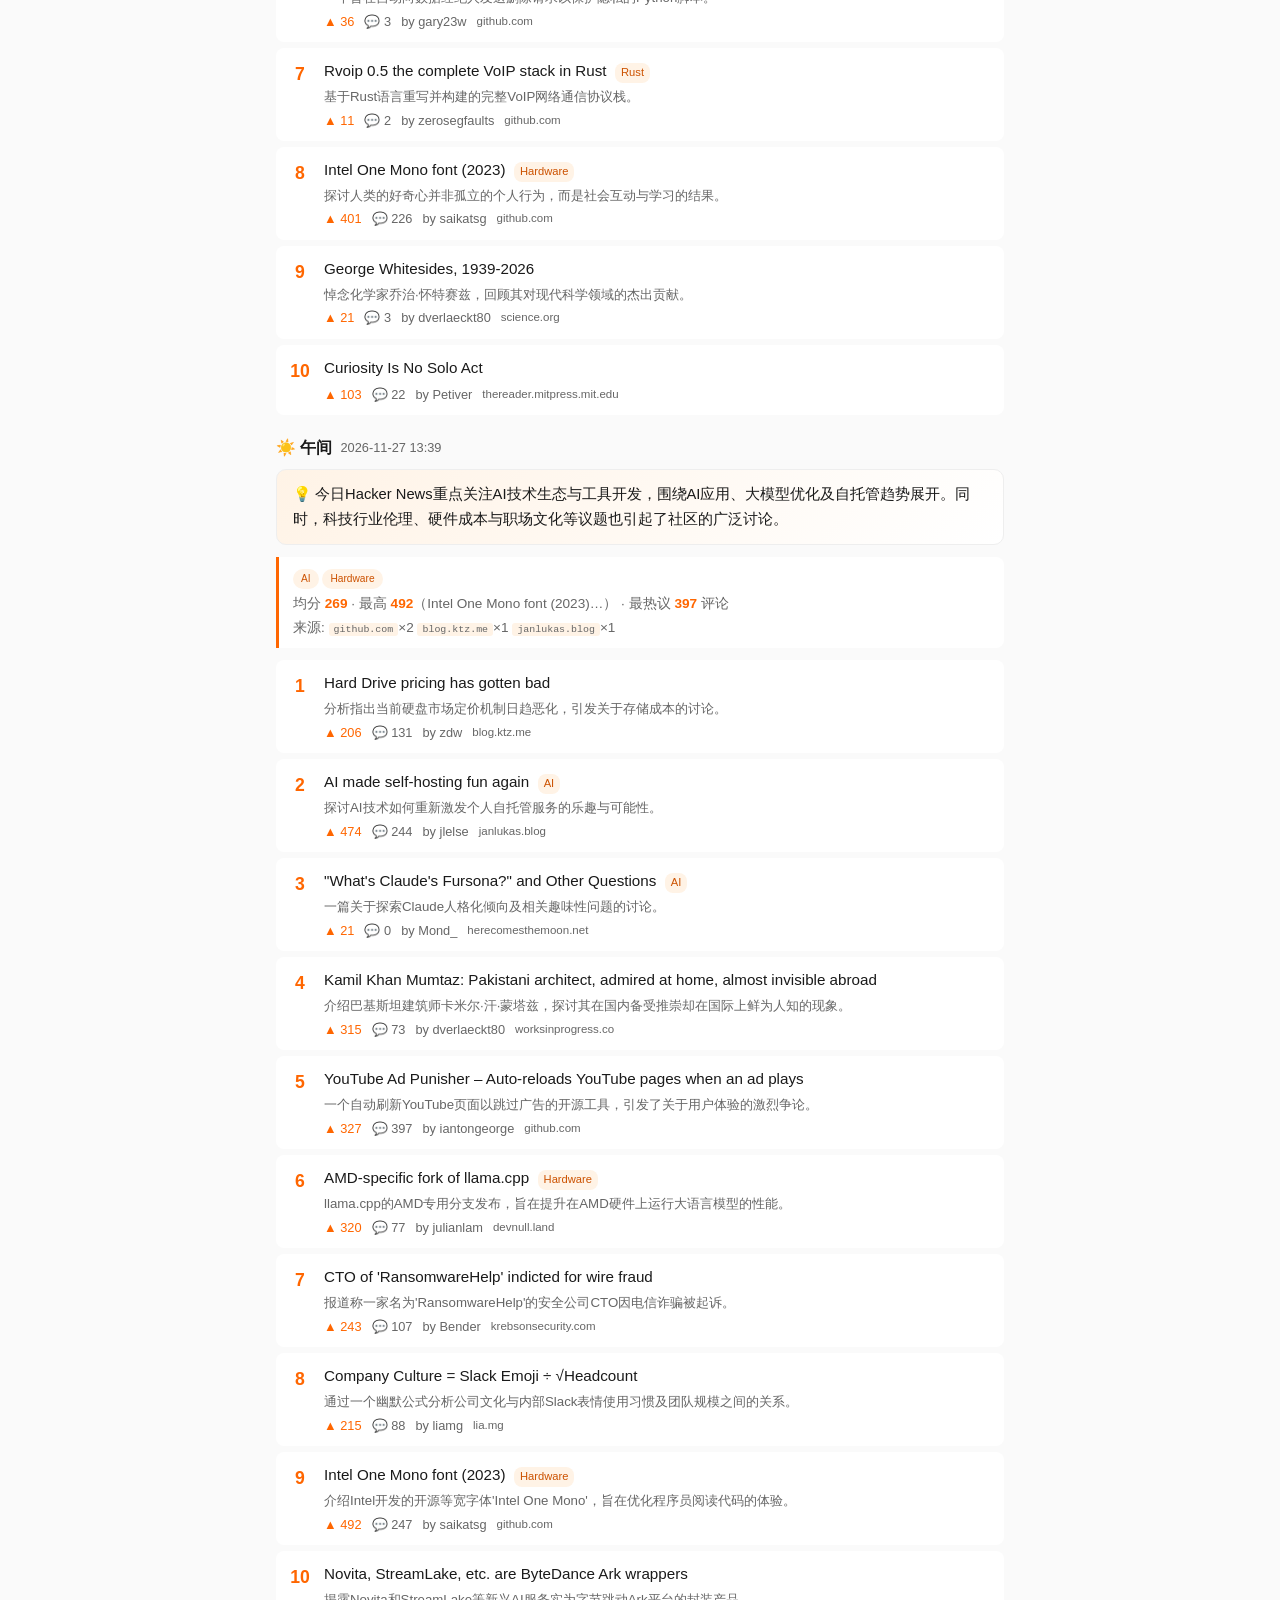
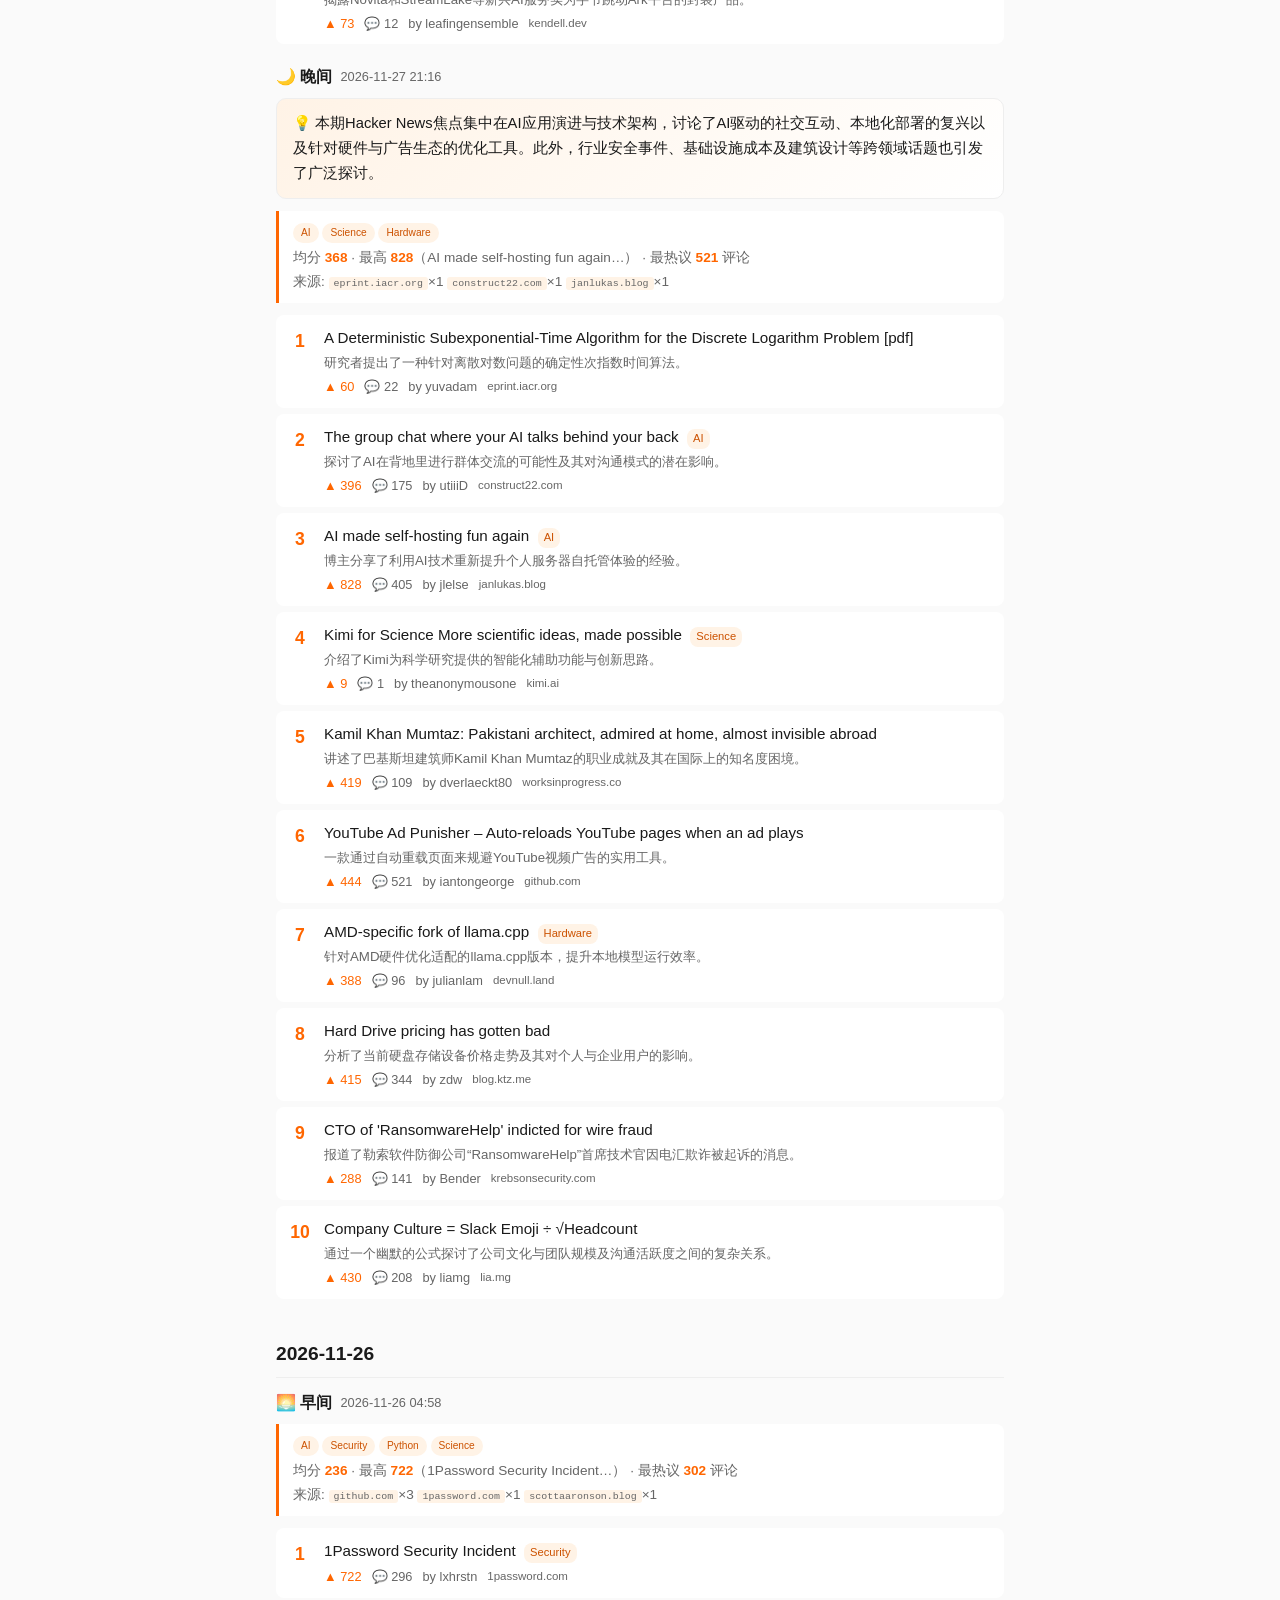
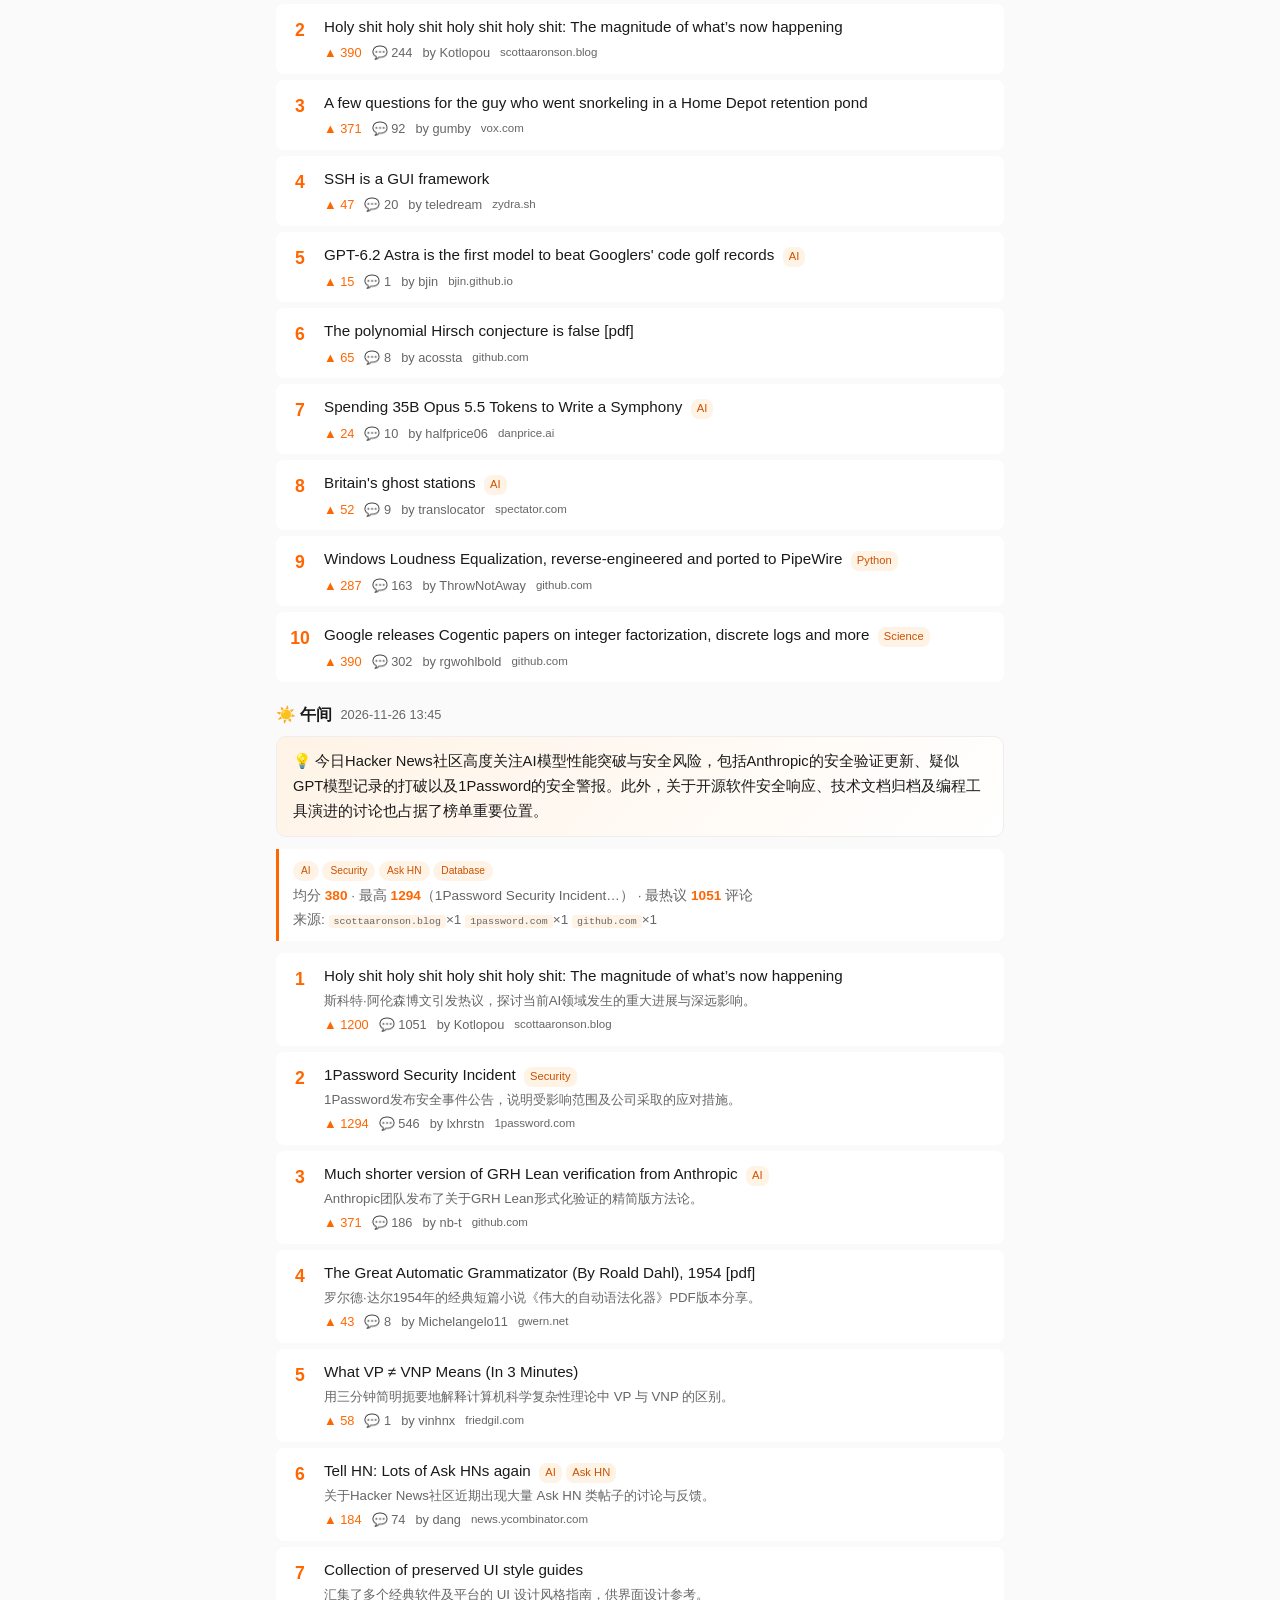
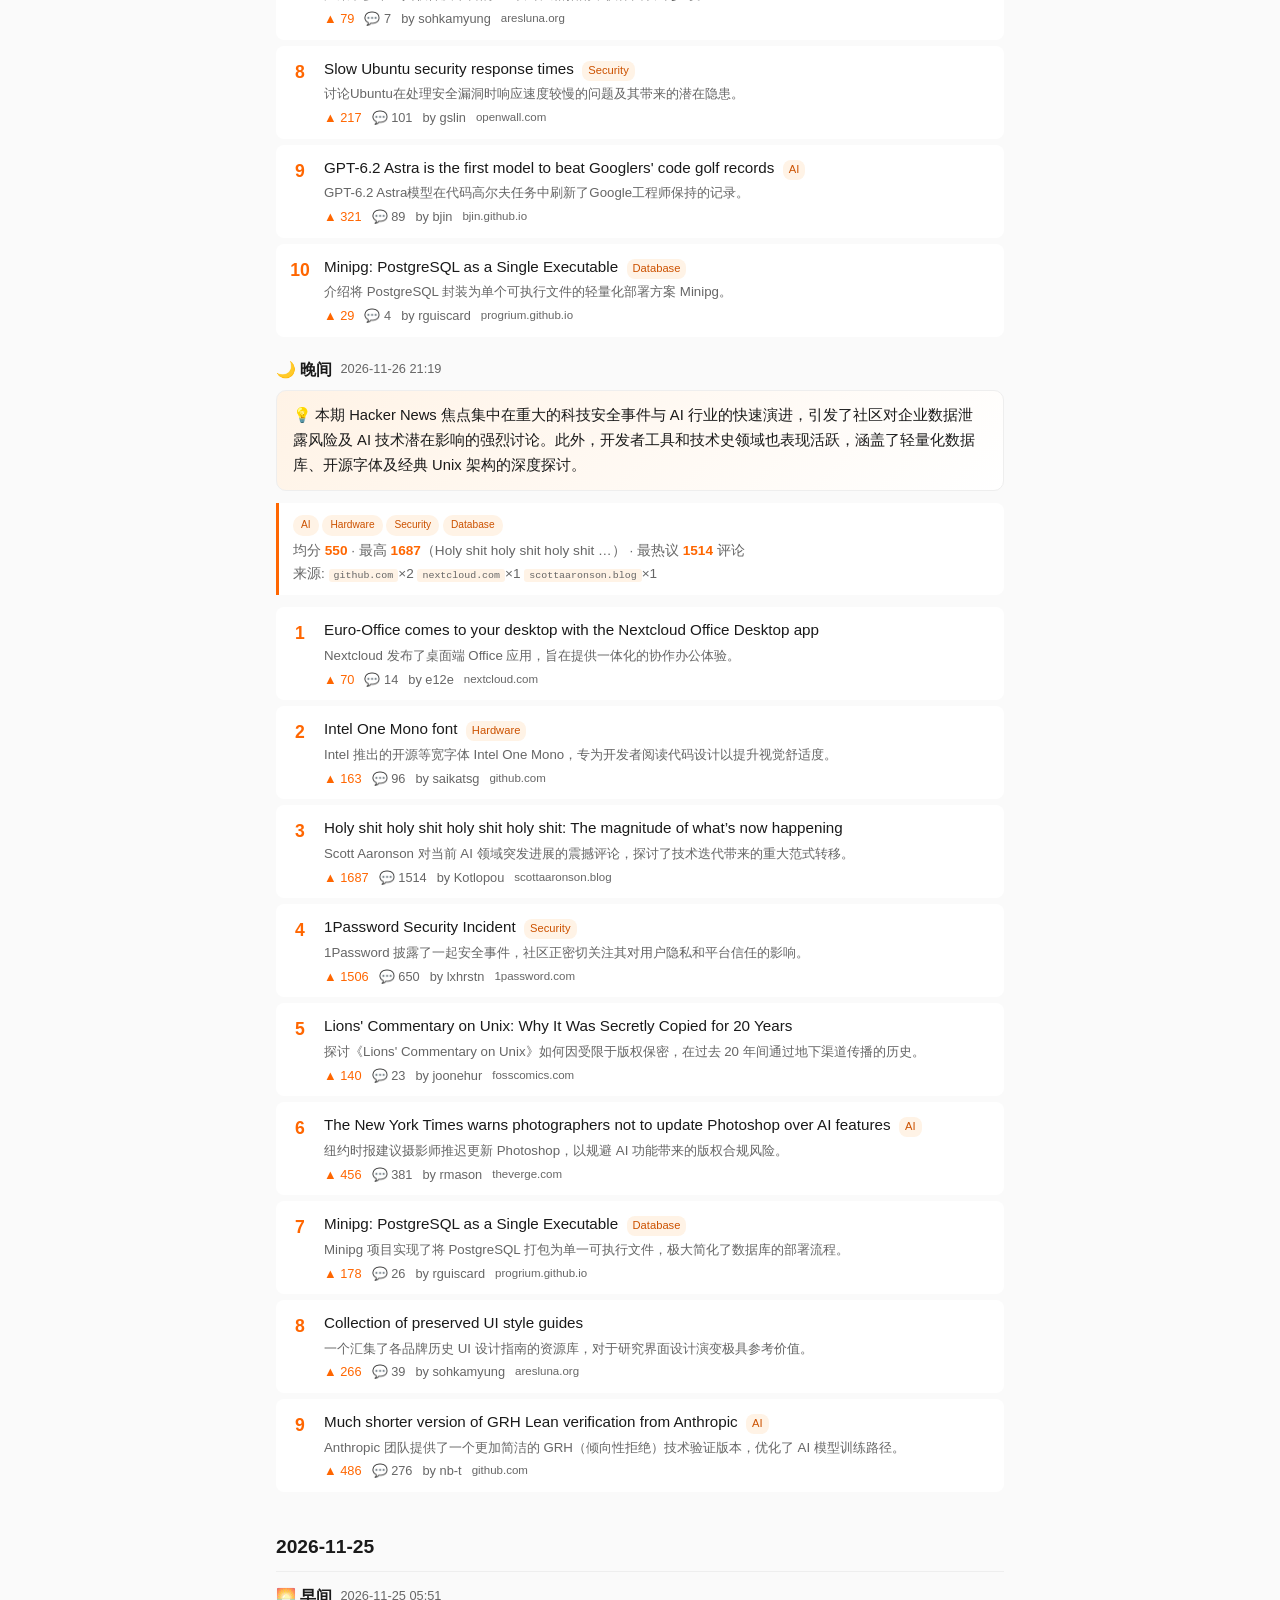
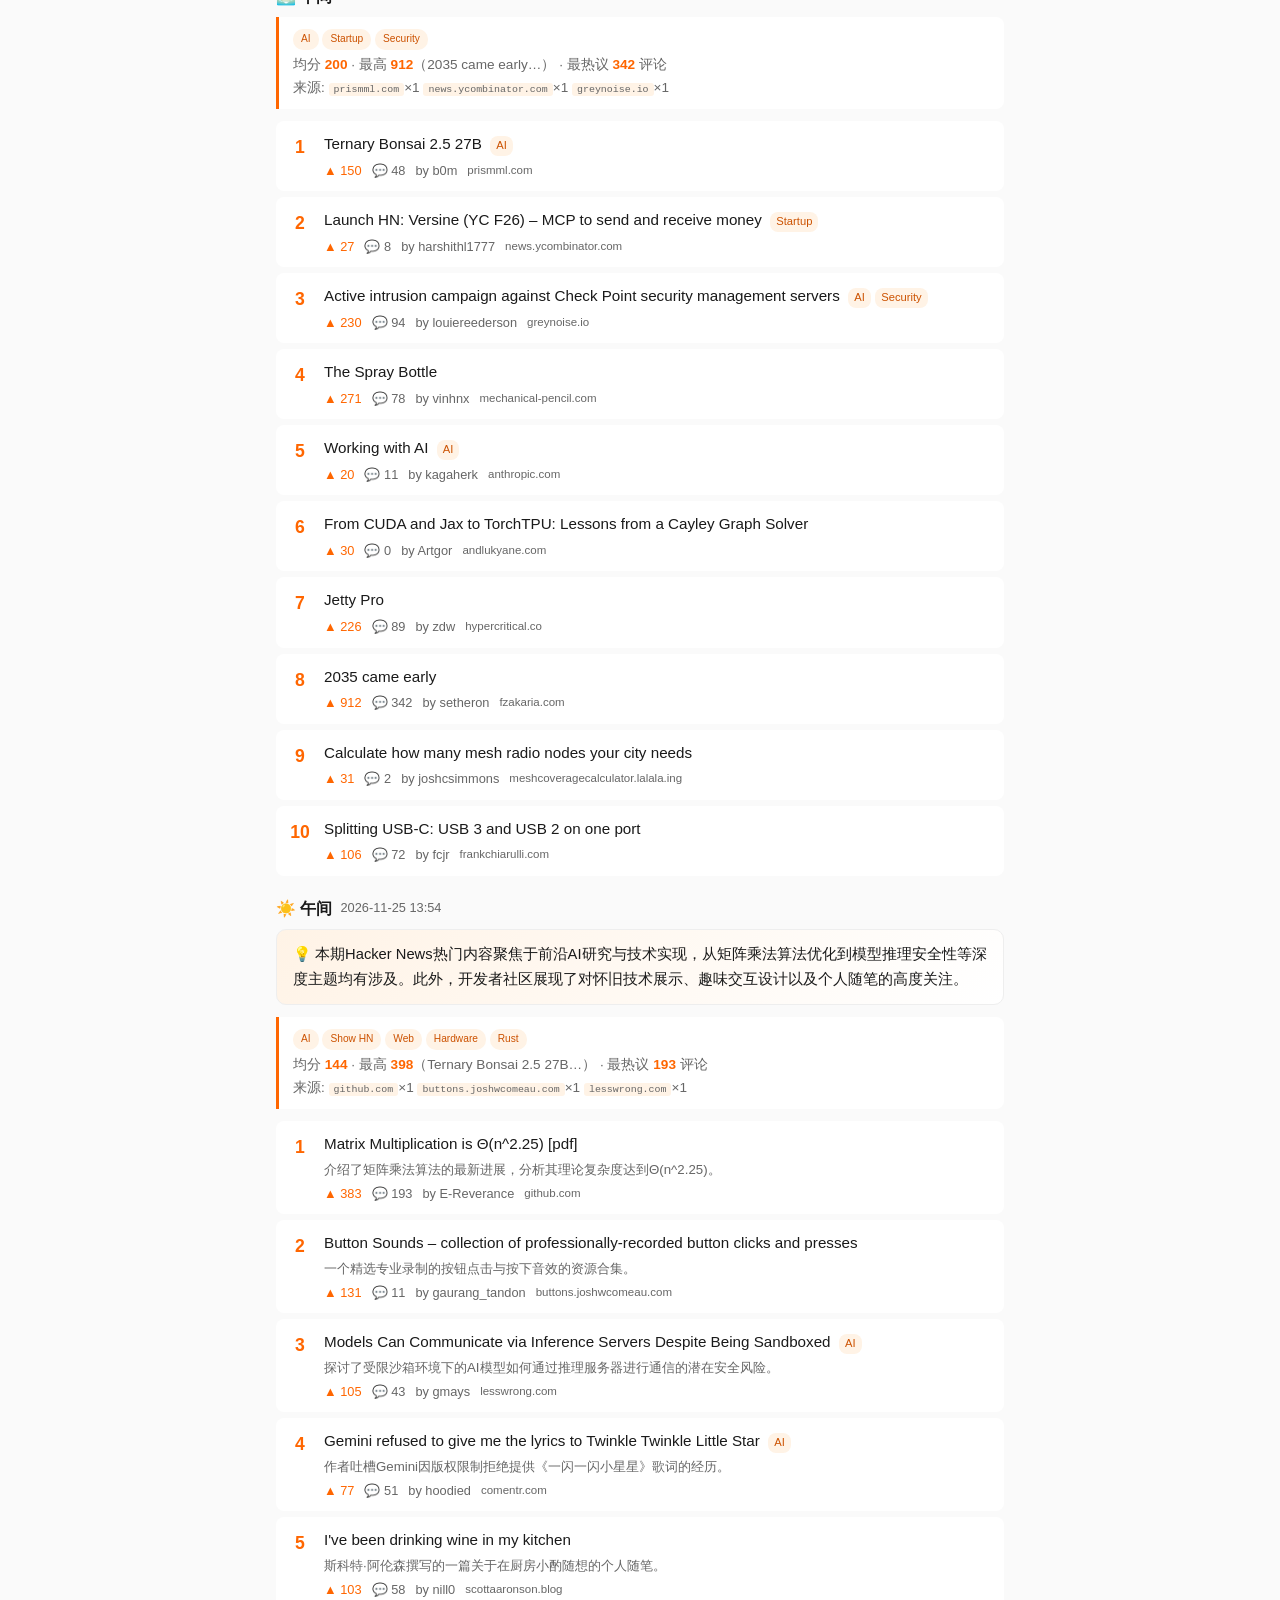
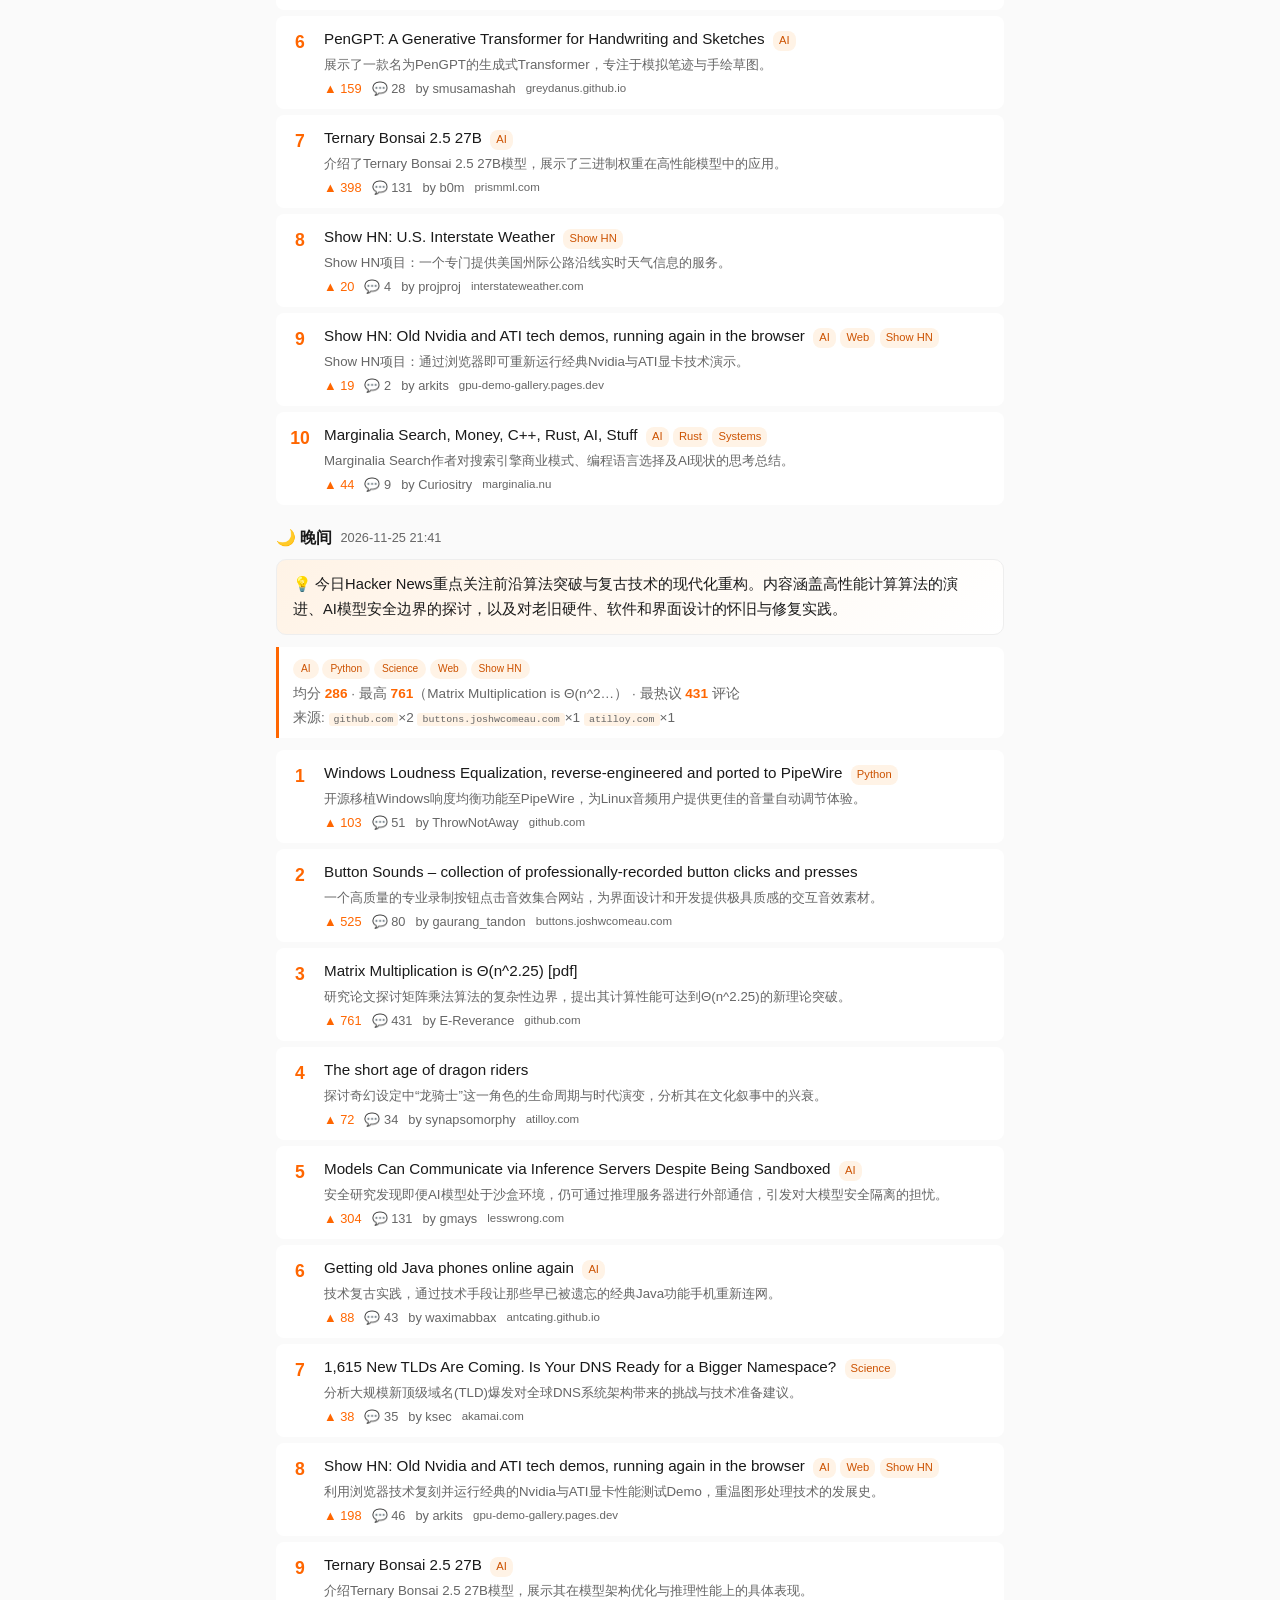
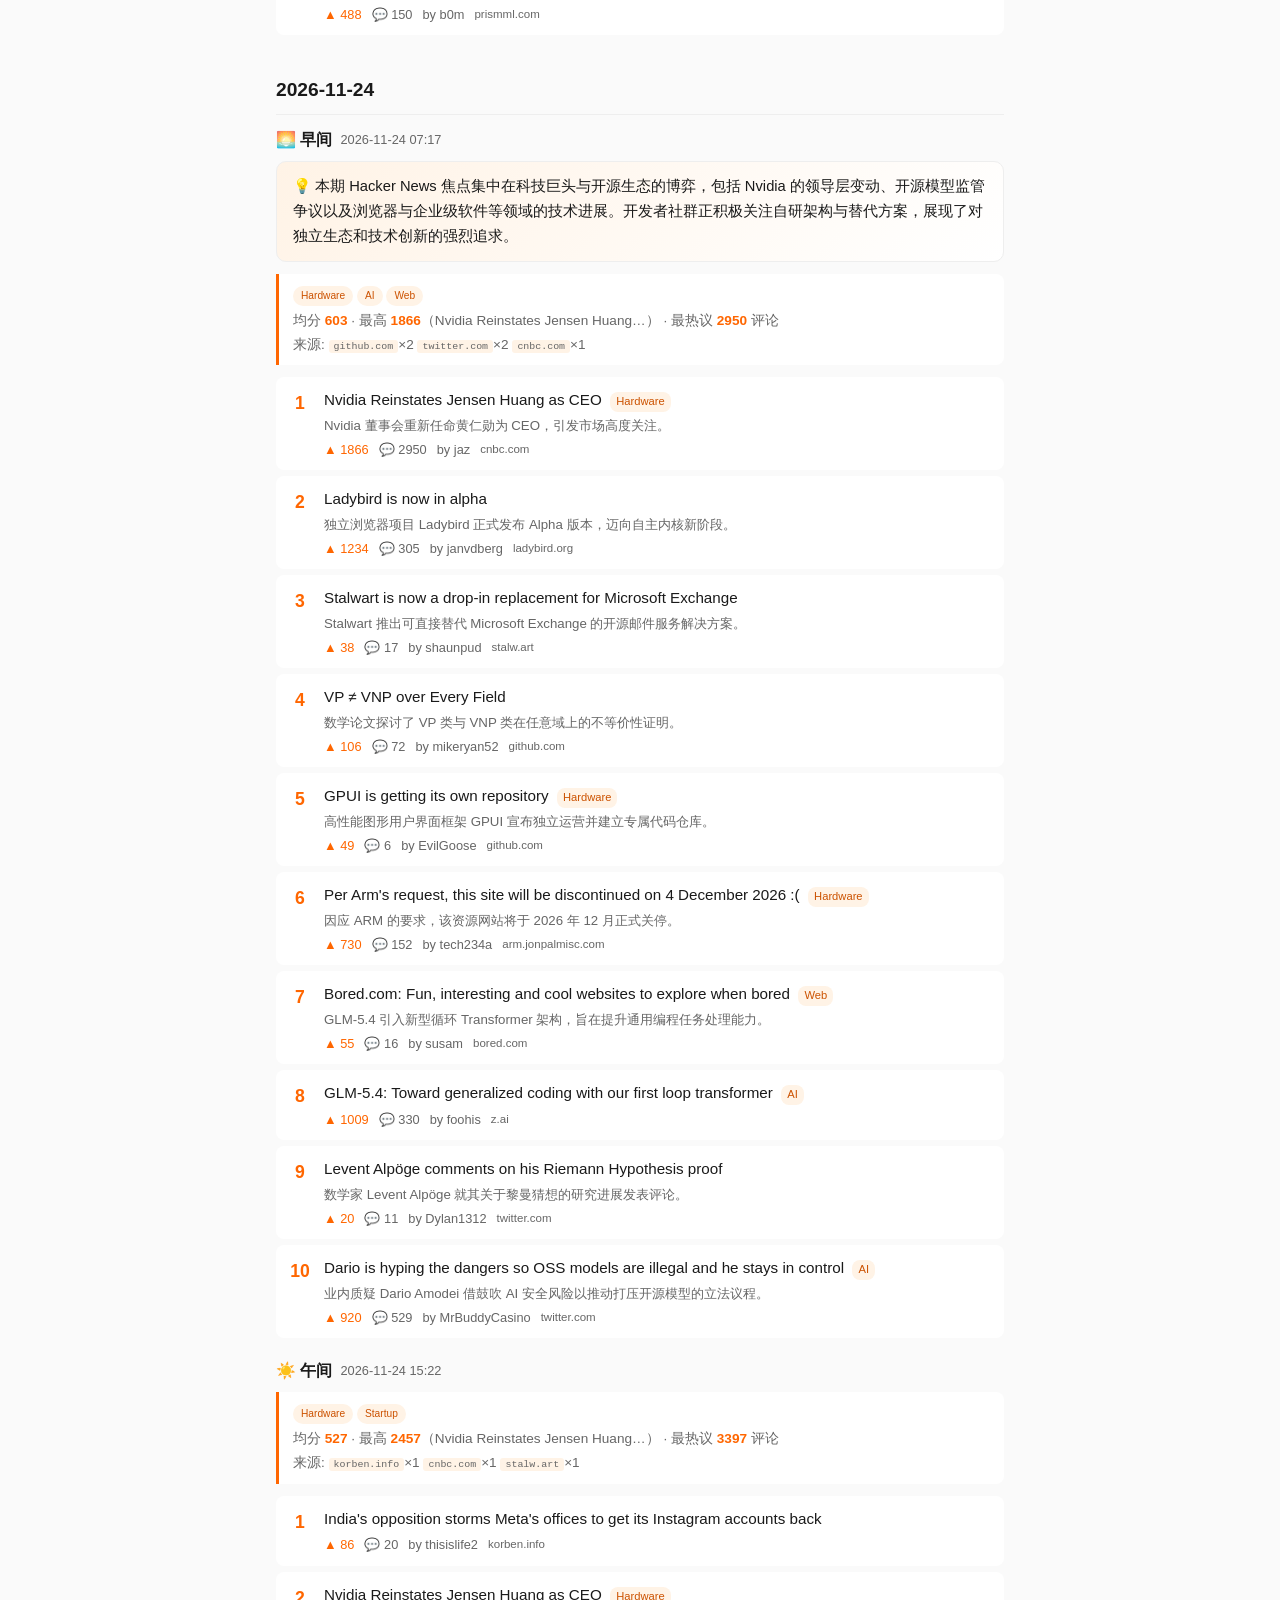
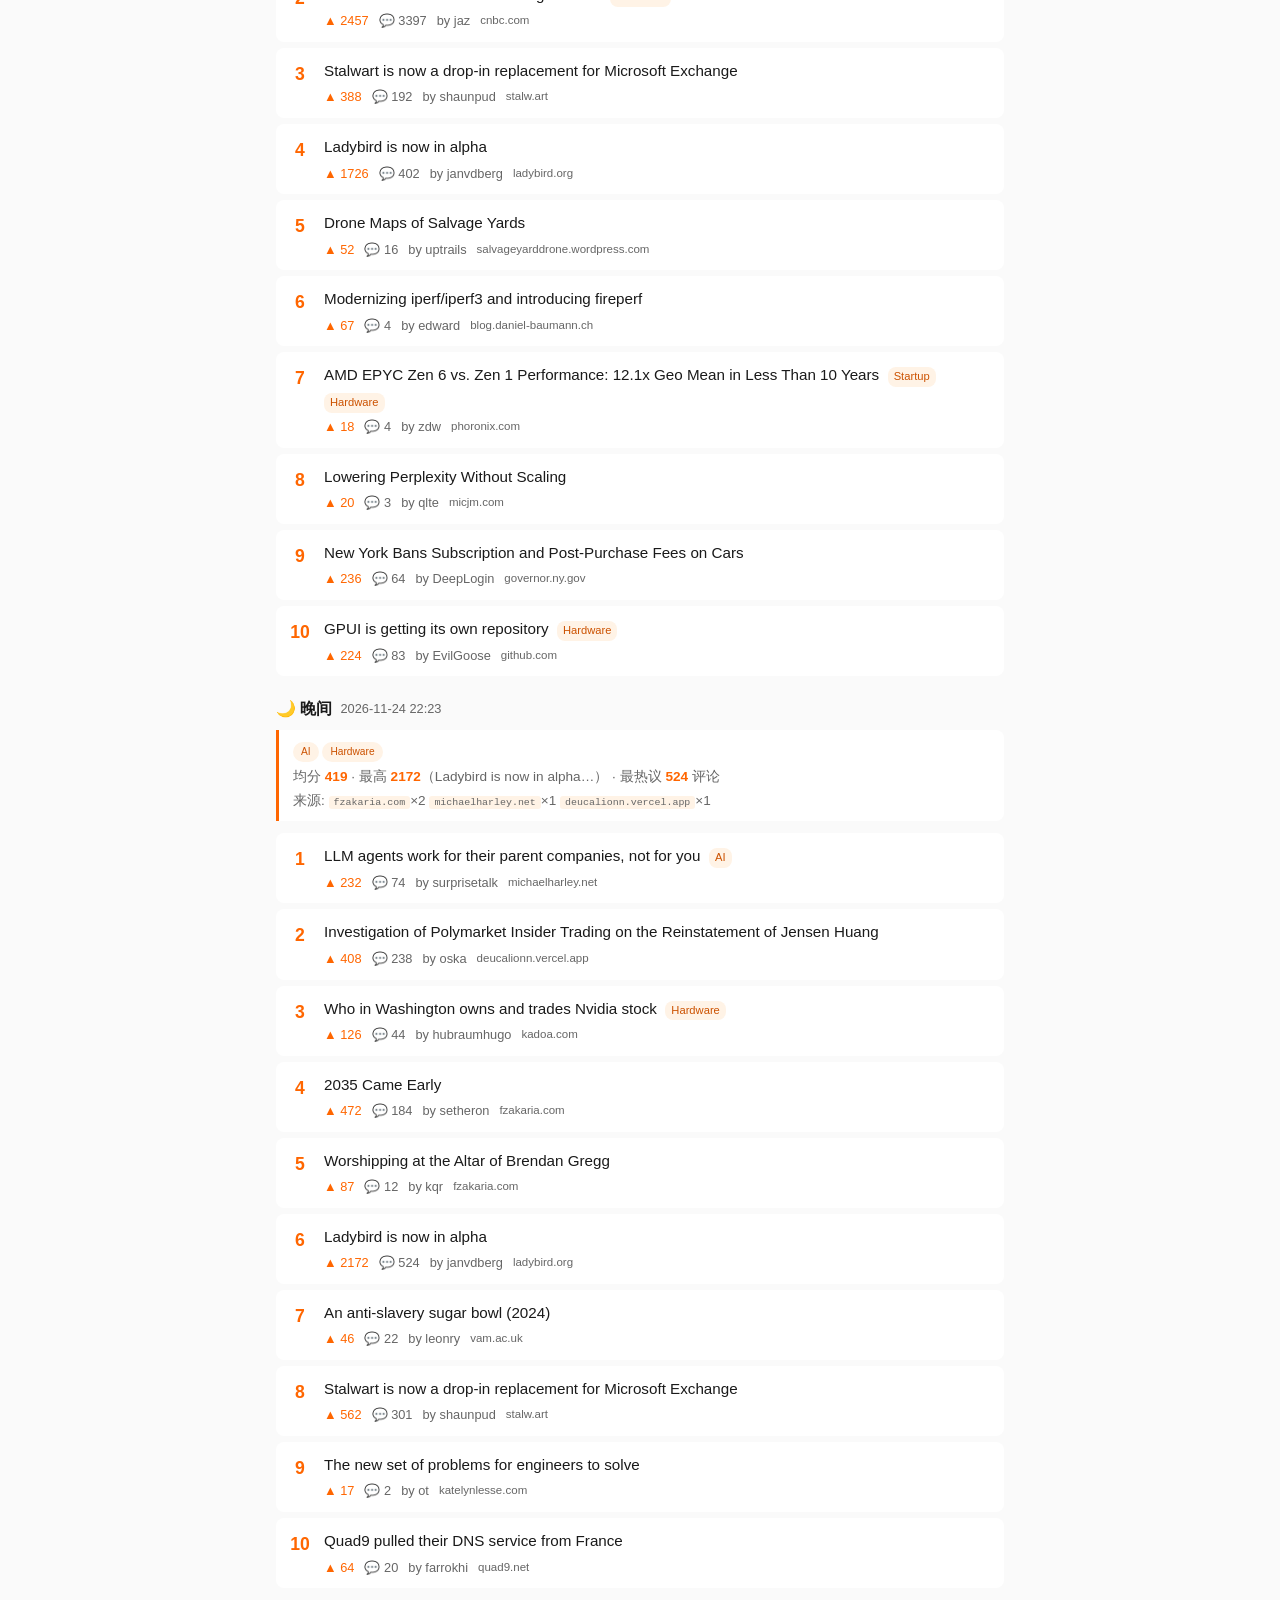
==== commit f8bd9c48: "📰 Update HN Top 10 - 2026-11-27 21:16" ====
--- a/hn/index.html
+++ b/hn/index.html
@@ -123,8 +123,8 @@
       <div class="trending-block">
         <h3>📡 话题追踪</h3>
           <div class="trending-item">
-            <span class="tag">AI</span> <span class="trending-count">1318 篇相关</span>
-            <div class="topic-stories"><div class="topic-story"><a href="https://news.ycombinator.com/item?id=50649864" target="_blank" title="2026-11-26">Tell HN: Lots of Ask HNs again</a> <span class="trending-meta">▲184</span></div><div class="topic-story"><a href="https://www.theverge.com/ai-artificial-intelligence/1041227/the-new-york-times-warns-photographers-not-to-update-photoshop-over-ai-features" target="_blank" title="2026-11-26">The New York Times warns photographers n…</a> <span class="trending-meta">▲456</span></div><div class="topic-story"><a href="https://micjm.com/blog/openai-is-in-cost-control-mode/" target="_blank" title="2026-11-27">OpenAI may be in cost control mode</a> <span class="trending-meta">▲84</span></div><div class="topic-story"><a href="https://janlukas.blog/posts/ai-self-hosting" target="_blank" title="2026-11-27">AI made self-hosting fun again</a> <span class="trending-meta">▲474</span></div><div class="topic-story"><a href="https://herecomesthemoon.net/2026/11/whats-claudes-fursona/" target="_blank" title="2026-11-27">&quot;What's Claude's Fursona?&quot; and Other Que…</a> <span class="trending-meta">▲21</span></div></div>
+            <span class="tag">AI</span> <span class="trending-count">1319 篇相关</span>
+            <div class="topic-stories"><div class="topic-story"><a href="https://www.theverge.com/ai-artificial-intelligence/1041227/the-new-york-times-warns-photographers-not-to-update-photoshop-over-ai-features" target="_blank" title="2026-11-26">The New York Times warns photographers n…</a> <span class="trending-meta">▲456</span></div><div class="topic-story"><a href="https://micjm.com/blog/openai-is-in-cost-control-mode/" target="_blank" title="2026-11-27">OpenAI may be in cost control mode</a> <span class="trending-meta">▲84</span></div><div class="topic-story"><a href="https://janlukas.blog/posts/ai-self-hosting" target="_blank" title="2026-11-27">AI made self-hosting fun again</a> <span class="trending-meta">▲474</span></div><div class="topic-story"><a href="https://herecomesthemoon.net/2026/11/whats-claudes-fursona/" target="_blank" title="2026-11-27">&quot;What's Claude's Fursona?&quot; and Other Que…</a> <span class="trending-meta">▲21</span></div><div class="topic-story"><a href="https://construct22.com/" target="_blank" title="2026-11-27">The group chat where your AI talks behin…</a> <span class="trending-meta">▲396</span></div></div>
           </div>
           <div class="trending-item">
             <span class="tag">Systems</span> <span class="trending-count">386 篇相关</span>
@@ -143,8 +143,8 @@
             <div class="topic-stories"><div class="topic-story"><a href="https://joinmayberry.com/" target="_blank" title="2026-11-22">Self-hosted library branch over public w…</a> <span class="trending-meta">▲15</span></div><div class="topic-story"><a href="https://osw-alliance.net/en/" target="_blank" title="2026-11-23">Open Social Web Alliance</a> <span class="trending-meta">▲147</span></div><div class="topic-story"><a href="https://news.ycombinator.com/item?id=50555002" target="_blank" title="2026-11-23">Ask HN: Tips for transitioning from web …</a> <span class="trending-meta">▲59</span></div><div class="topic-story"><a href="https://www.bored.com/" target="_blank" title="2026-11-24">Bored.com: Fun, interesting and cool web…</a> <span class="trending-meta">▲55</span></div><div class="topic-story"><a href="https://gpu-demo-gallery.pages.dev/" target="_blank" title="2026-11-25">Show HN: Old Nvidia and ATI tech demos, …</a> <span class="trending-meta">▲19</span></div></div>
           </div>
           <div class="trending-item">
-            <span class="tag">Science</span> <span class="trending-count">183 篇相关</span>
-            <div class="topic-stories"><div class="topic-story"><a href="https://science.caseyhandmer.com/physics/" target="_blank" title="2026-11-18">I had AI read my entire field, Theoretic…</a> <span class="trending-meta">▲3</span></div><div class="topic-story"><a href="https://www.anthropic.com/research/claude-black-hole-physics" target="_blank" title="2026-11-20">Claude solves two open problems in the p…</a> <span class="trending-meta">▲181</span></div><div class="topic-story"><a href="https://github.com/AFK-surf/xnulinux" target="_blank" title="2026-11-23">XNU Linux: Full OS X GUI Userspace on Li…</a> <span class="trending-meta">▲439</span></div><div class="topic-story"><a href="https://www.akamai.com/blog/security/2026/nov/1615-new-tlds-dns-ready-for-bigger-namespace" target="_blank" title="2026-11-25">1,615 New TLDs Are Coming. Is Your DNS R…</a> <span class="trending-meta">▲38</span></div><div class="topic-story"><a href="https://github.com/google-research/google-research/tree/master/cogentic_research_papers" target="_blank" title="2026-11-26">Google releases Cogentic papers on integ…</a> <span class="trending-meta">▲390</span></div></div>
+            <span class="tag">Science</span> <span class="trending-count">184 篇相关</span>
+            <div class="topic-stories"><div class="topic-story"><a href="https://www.anthropic.com/research/claude-black-hole-physics" target="_blank" title="2026-11-20">Claude solves two open problems in the p…</a> <span class="trending-meta">▲181</span></div><div class="topic-story"><a href="https://github.com/AFK-surf/xnulinux" target="_blank" title="2026-11-23">XNU Linux: Full OS X GUI Userspace on Li…</a> <span class="trending-meta">▲439</span></div><div class="topic-story"><a href="https://www.akamai.com/blog/security/2026/nov/1615-new-tlds-dns-ready-for-bigger-namespace" target="_blank" title="2026-11-25">1,615 New TLDs Are Coming. Is Your DNS R…</a> <span class="trending-meta">▲38</span></div><div class="topic-story"><a href="https://github.com/google-research/google-research/tree/master/cogentic_research_papers" target="_blank" title="2026-11-26">Google releases Cogentic papers on integ…</a> <span class="trending-meta">▲390</span></div><div class="topic-story"><a href="https://www.kimi.ai/news/kimi-for-science-program" target="_blank" title="2026-11-27">Kimi for Science More scientific ideas, …</a> <span class="trending-meta">▲9</span></div></div>
           </div>
       </div>
       <div class="trending-block">
@@ -460,6 +460,152 @@
               <a class="comments" href="https://news.ycombinator.com/item?id=50660273" target="_blank">💬 12</a>
               <span class="author">by leafingensemble</span>
               <span class="domain">kendell.dev</span>
+            </div>
+          </div>
+        </div>
+        </div>
+      </div>
+      <div class="period">
+        <h3>🌙 晚间 <span class="update-time">2026-11-27 21:16</span></h3>
+        <div class="ai-summary">💡 本期Hacker News焦点集中在AI应用演进与技术架构，讨论了AI驱动的社交互动、本地化部署的复兴以及针对硬件与广告生态的优化工具。此外，行业安全事件、基础设施成本及建筑设计等跨领域话题也引发了广泛探讨。</div>
+        <div class="insights"><div class="insight-tags"><span class="tag">AI</span> <span class="tag">Science</span> <span class="tag">Hardware</span></div><div class="insight-stats">均分 <b>368</b>  ·  最高 <b>828</b>（AI made self-hosting fun again…）  ·  最热议 <b>521</b> 评论</div><div class="insight-domains">来源: <code>eprint.iacr.org</code>×1 <code>construct22.com</code>×1 <code>janlukas.blog</code>×1</div></div>
+        <div class="stories">
+        <div class="story">
+          <span class="rank">1</span>
+          <div class="story-content">
+            <a class="story-title" href="https://eprint.iacr.org/2026/3020.pdf" target="_blank">A Deterministic Subexponential-Time Algorithm for the Discrete Logarithm Problem [pdf]</a>
+            <div class="story-summary">研究者提出了一种针对离散对数问题的确定性次指数时间算法。</div>
+            <div class="story-meta">
+              <span class="score">▲ 60</span>
+              <a class="comments" href="https://news.ycombinator.com/item?id=50665968" target="_blank">💬 22</a>
+              <span class="author">by yuvadam</span>
+              <span class="domain">eprint.iacr.org</span>
+            </div>
+          </div>
+        </div>
+
+        <div class="story">
+          <span class="rank">2</span>
+          <div class="story-content">
+            <a class="story-title" href="https://construct22.com/" target="_blank">The group chat where your AI talks behind your back</a> <span class="story-tags"><span class="tag-sm">AI</span></span>
+            <div class="story-summary">探讨了AI在背地里进行群体交流的可能性及其对沟通模式的潜在影响。</div>
+            <div class="story-meta">
+              <span class="score">▲ 396</span>
+              <a class="comments" href="https://news.ycombinator.com/item?id=50663595" target="_blank">💬 175</a>
+              <span class="author">by utiiiD</span>
+              <span class="domain">construct22.com</span>
+            </div>
+          </div>
+        </div>
+
+        <div class="story">
+          <span class="rank">3</span>
+          <div class="story-content">
+            <a class="story-title" href="https://janlukas.blog/posts/ai-self-hosting" target="_blank">AI made self-hosting fun again</a> <span class="story-tags"><span class="tag-sm">AI</span></span>
+            <div class="story-summary">博主分享了利用AI技术重新提升个人服务器自托管体验的经验。</div>
+            <div class="story-meta">
+              <span class="score">▲ 828</span>
+              <a class="comments" href="https://news.ycombinator.com/item?id=50660180" target="_blank">💬 405</a>
+              <span class="author">by jlelse</span>
+              <span class="domain">janlukas.blog</span>
+            </div>
+          </div>
+        </div>
+
+        <div class="story">
+          <span class="rank">4</span>
+          <div class="story-content">
+            <a class="story-title" href="https://www.kimi.ai/news/kimi-for-science-program" target="_blank">Kimi for Science More scientific ideas, made possible</a> <span class="story-tags"><span class="tag-sm">Science</span></span>
+            <div class="story-summary">介绍了Kimi为科学研究提供的智能化辅助功能与创新思路。</div>
+            <div class="story-meta">
+              <span class="score">▲ 9</span>
+              <a class="comments" href="https://news.ycombinator.com/item?id=50665920" target="_blank">💬 1</a>
+              <span class="author">by theanonymousone</span>
+              <span class="domain">kimi.ai</span>
+            </div>
+          </div>
+        </div>
+
+        <div class="story">
+          <span class="rank">5</span>
+          <div class="story-content">
+            <a class="story-title" href="https://worksinprogress.co/issue/the-greatest-architect-youve-never-heard-of-is-in-pakistan/" target="_blank">Kamil Khan Mumtaz: Pakistani architect, admired at home, almost invisible abroad</a>
+            <div class="story-summary">讲述了巴基斯坦建筑师Kamil Khan Mumtaz的职业成就及其在国际上的知名度困境。</div>
+            <div class="story-meta">
+              <span class="score">▲ 419</span>
+              <a class="comments" href="https://news.ycombinator.com/item?id=50659841" target="_blank">💬 109</a>
+              <span class="author">by dverlaeckt80</span>
+              <span class="domain">worksinprogress.co</span>
+            </div>
+          </div>
+        </div>
+
+        <div class="story">
+          <span class="rank">6</span>
+          <div class="story-content">
+            <a class="story-title" href="https://github.com/antonpictures/youtube-punisher" target="_blank">YouTube Ad Punisher – Auto-reloads YouTube pages when an ad plays</a>
+            <div class="story-summary">一款通过自动重载页面来规避YouTube视频广告的实用工具。</div>
+            <div class="story-meta">
+              <span class="score">▲ 444</span>
+              <a class="comments" href="https://news.ycombinator.com/item?id=50657530" target="_blank">💬 521</a>
+              <span class="author">by iantongeorge</span>
+              <span class="domain">github.com</span>
+            </div>
+          </div>
+        </div>
+
+        <div class="story">
+          <span class="rank">7</span>
+          <div class="story-content">
+            <a class="story-title" href="https://devnull.land/amd-specific-llama-cpp" target="_blank">AMD-specific fork of llama.cpp</a> <span class="story-tags"><span class="tag-sm">Hardware</span></span>
+            <div class="story-summary">针对AMD硬件优化适配的llama.cpp版本，提升本地模型运行效率。</div>
+            <div class="story-meta">
+              <span class="score">▲ 388</span>
+              <a class="comments" href="https://news.ycombinator.com/item?id=50657265" target="_blank">💬 96</a>
+              <span class="author">by julianlam</span>
+              <span class="domain">devnull.land</span>
+            </div>
+          </div>
+        </div>
+
+        <div class="story">
+          <span class="rank">8</span>
+          <div class="story-content">
+            <a class="story-title" href="https://blog.ktz.me/black-friday-hard-drive-prices-are-messed-up/" target="_blank">Hard Drive pricing has gotten bad</a>
+            <div class="story-summary">分析了当前硬盘存储设备价格走势及其对个人与企业用户的影响。</div>
+            <div class="story-meta">
+              <span class="score">▲ 415</span>
+              <a class="comments" href="https://news.ycombinator.com/item?id=50661646" target="_blank">💬 344</a>
+              <span class="author">by zdw</span>
+              <span class="domain">blog.ktz.me</span>
+            </div>
+          </div>
+        </div>
+
+        <div class="story">
+          <span class="rank">9</span>
+          <div class="story-content">
+            <a class="story-title" href="https://krebsonsecurity.com/2026/11/cto-of-ransomwarehelp-indicted-for-wire-fraud/" target="_blank">CTO of 'RansomwareHelp' indicted for wire fraud</a>
+            <div class="story-summary">报道了勒索软件防御公司“RansomwareHelp”首席技术官因电汇欺诈被起诉的消息。</div>
+            <div class="story-meta">
+              <span class="score">▲ 288</span>
+              <a class="comments" href="https://news.ycombinator.com/item?id=50657645" target="_blank">💬 141</a>
+              <span class="author">by Bender</span>
+              <span class="domain">krebsonsecurity.com</span>
+            </div>
+          </div>
+        </div>
+
+        <div class="story">
+          <span class="rank">10</span>
+          <div class="story-content">
+            <a class="story-title" href="https://lia.mg/posts/measuring-company-culture-with-slack-emoji/" target="_blank">Company Culture = Slack Emoji ÷ √Headcount</a>
+            <div class="story-summary">通过一个幽默的公式探讨了公司文化与团队规模及沟通活跃度之间的复杂关系。</div>
+            <div class="story-meta">
+              <span class="score">▲ 430</span>
+              <a class="comments" href="https://news.ycombinator.com/item?id=50659640" target="_blank">💬 208</a>
+              <span class="author">by liamg</span>
+              <span class="domain">lia.mg</span>
             </div>
           </div>
         </div>
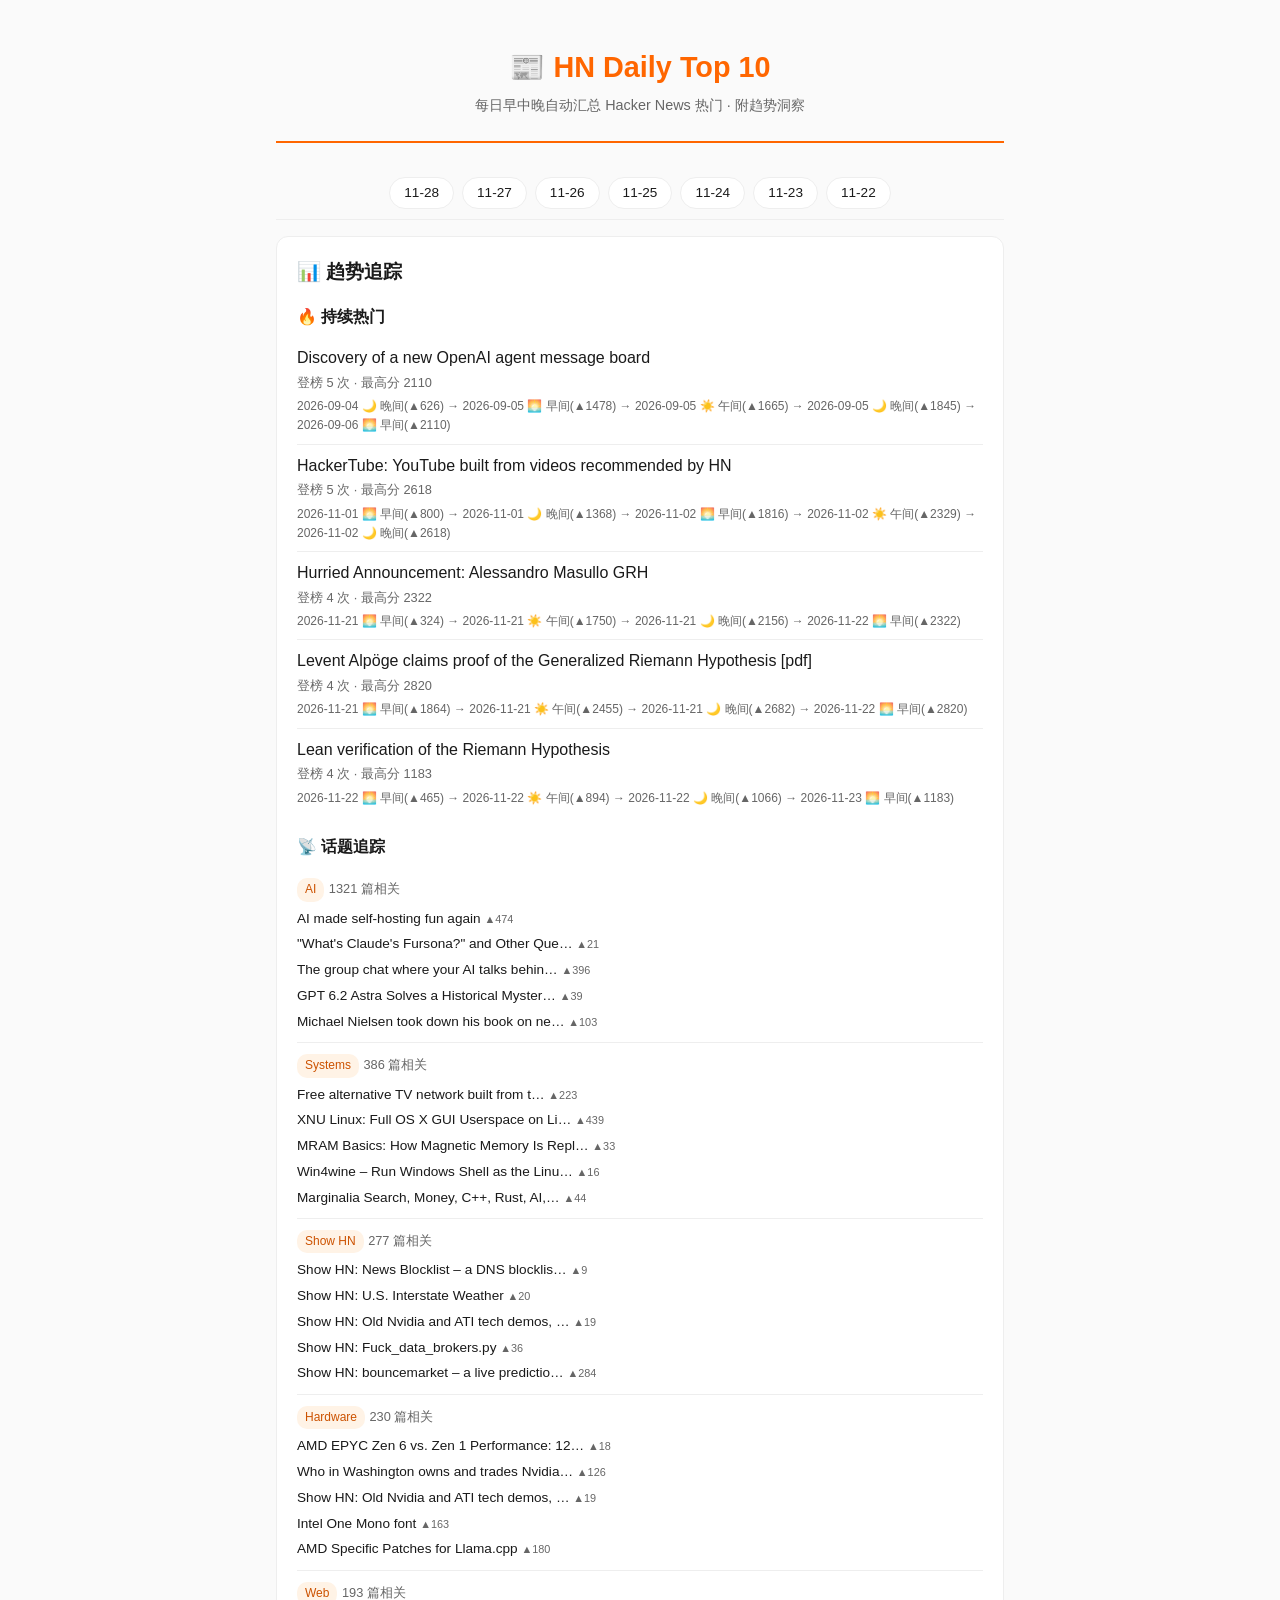
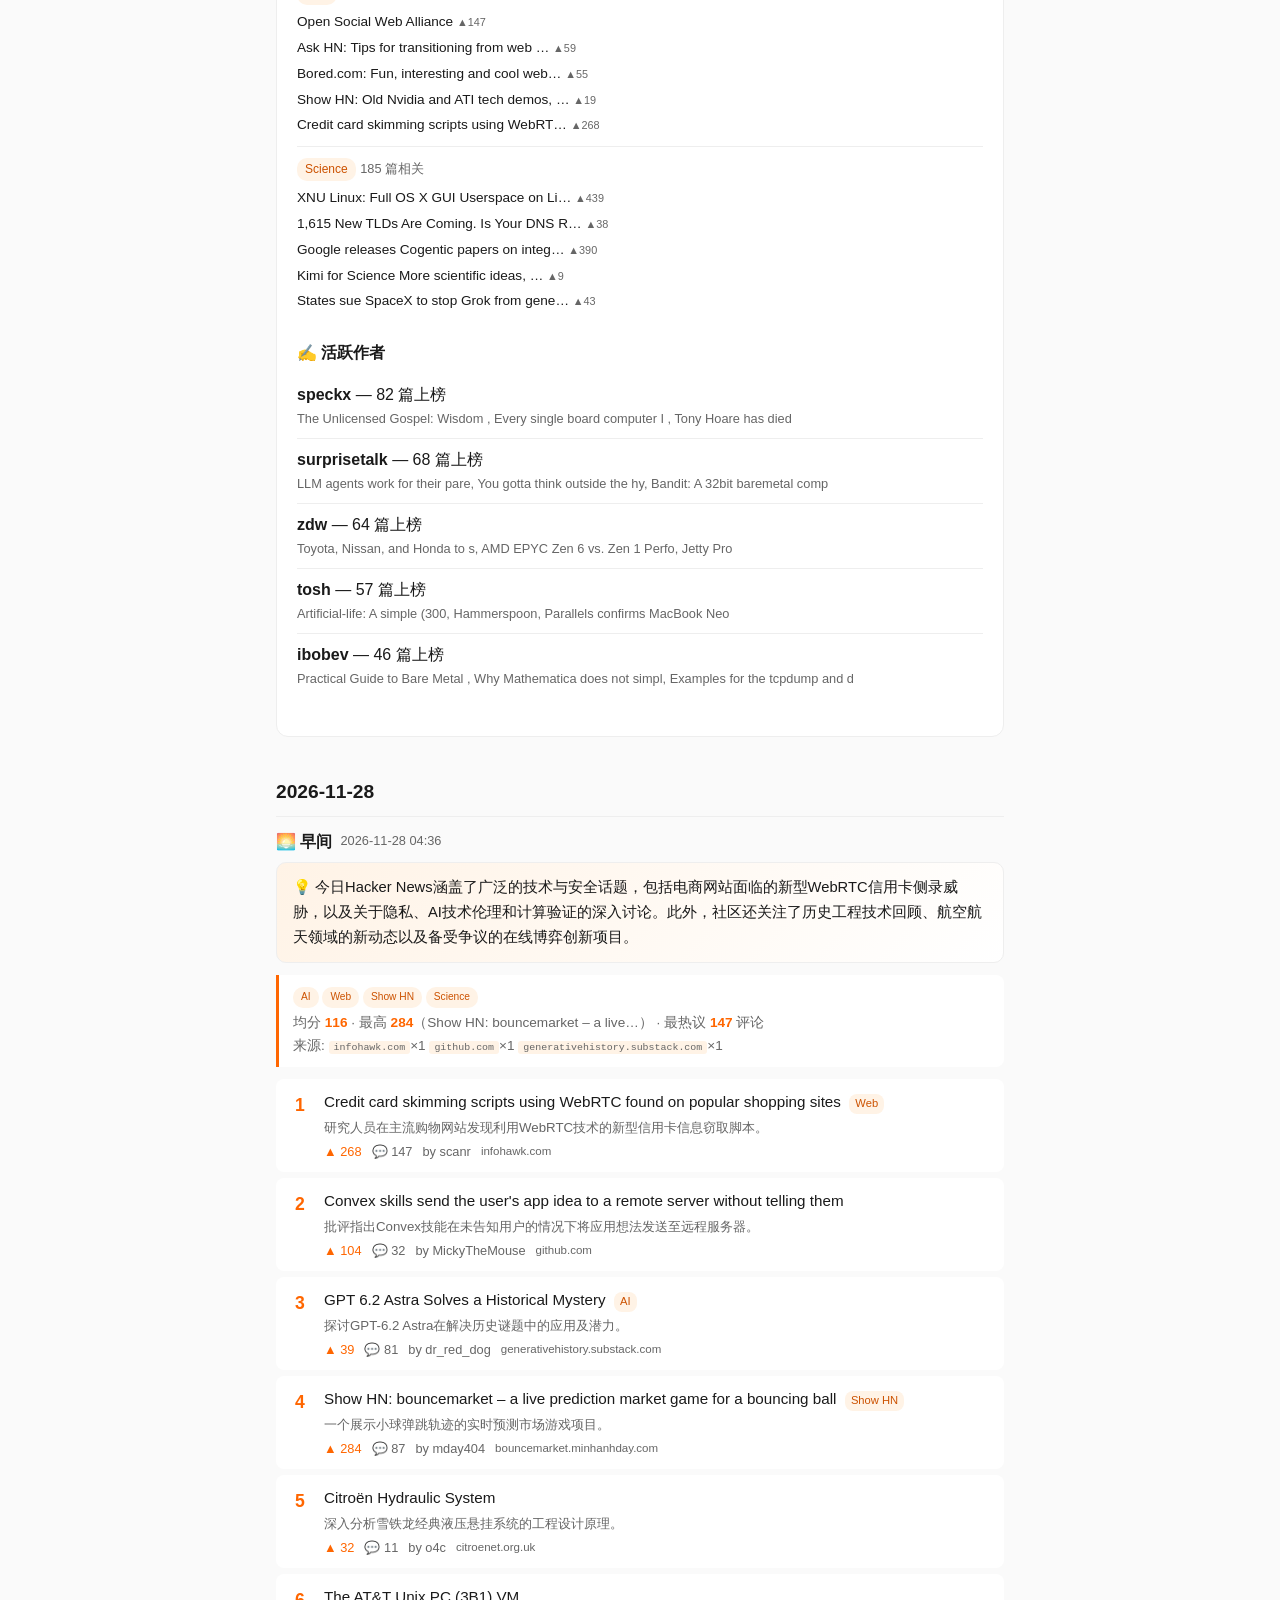
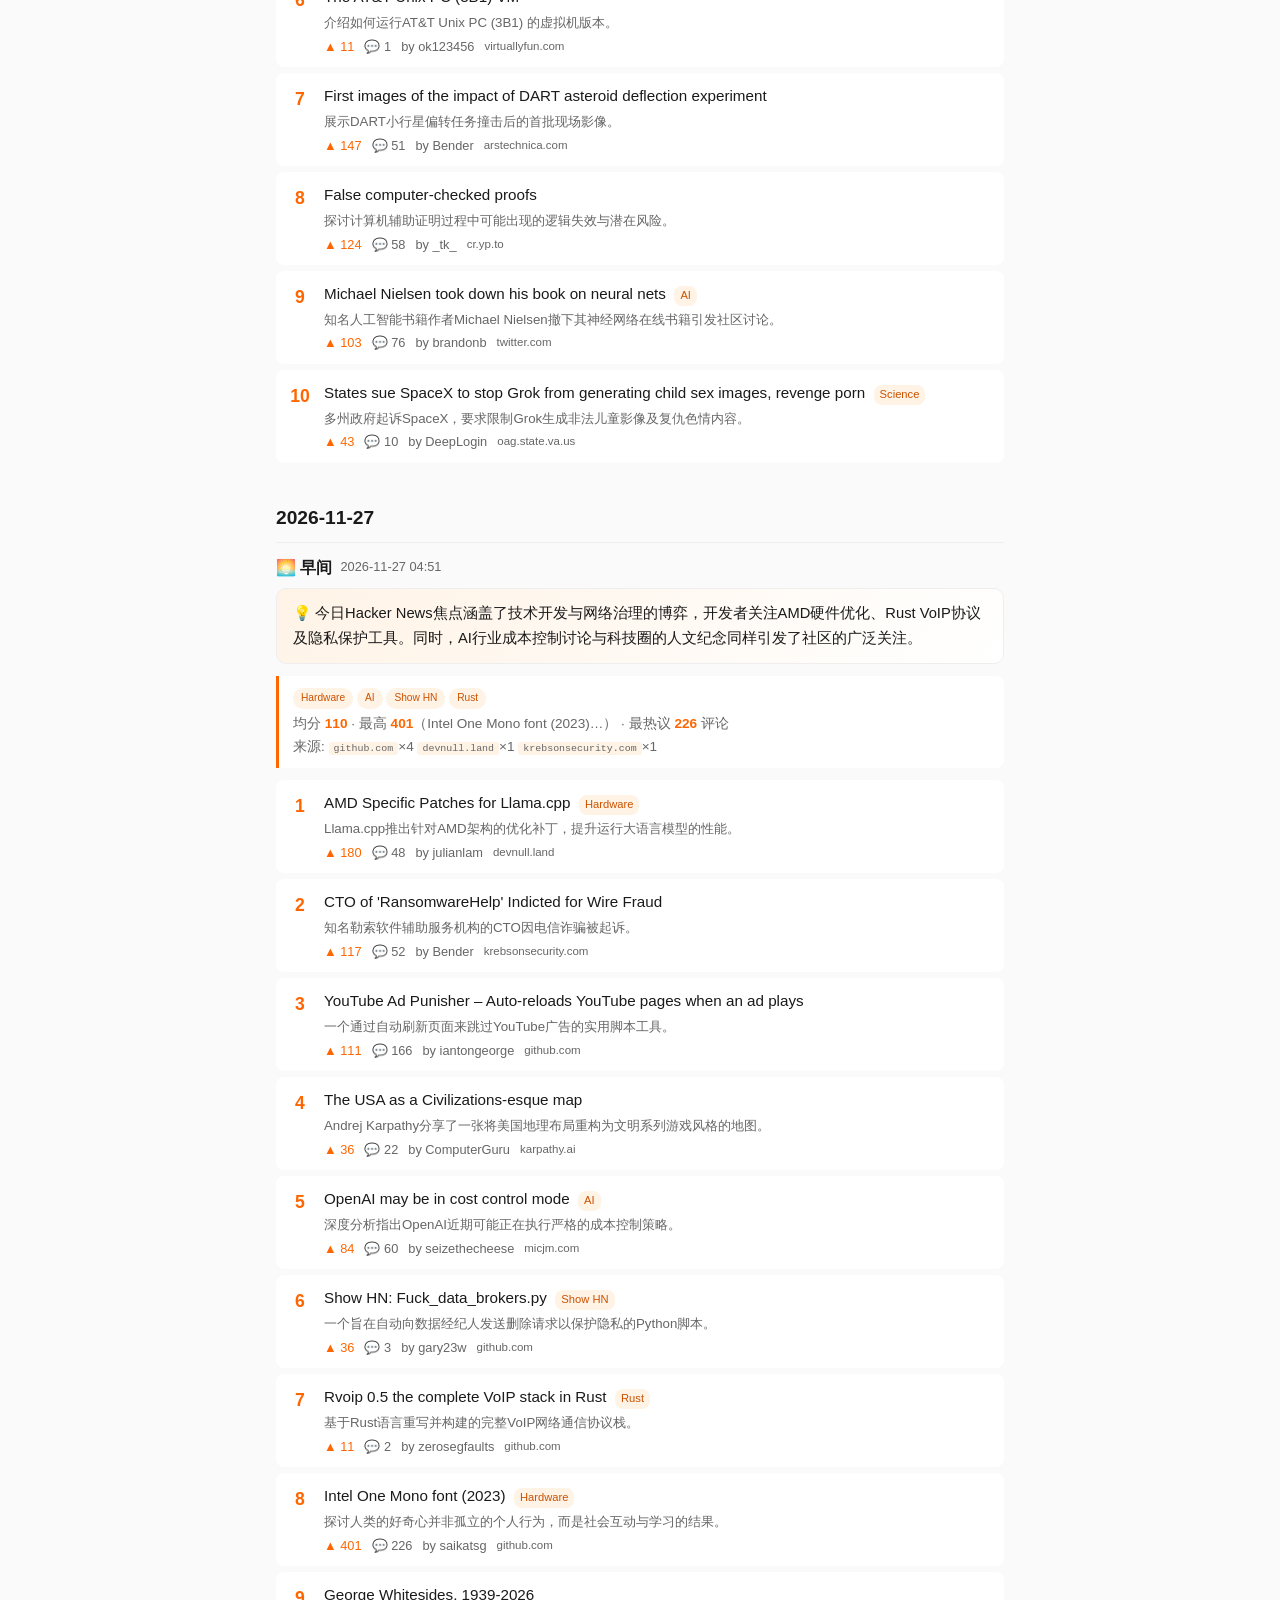
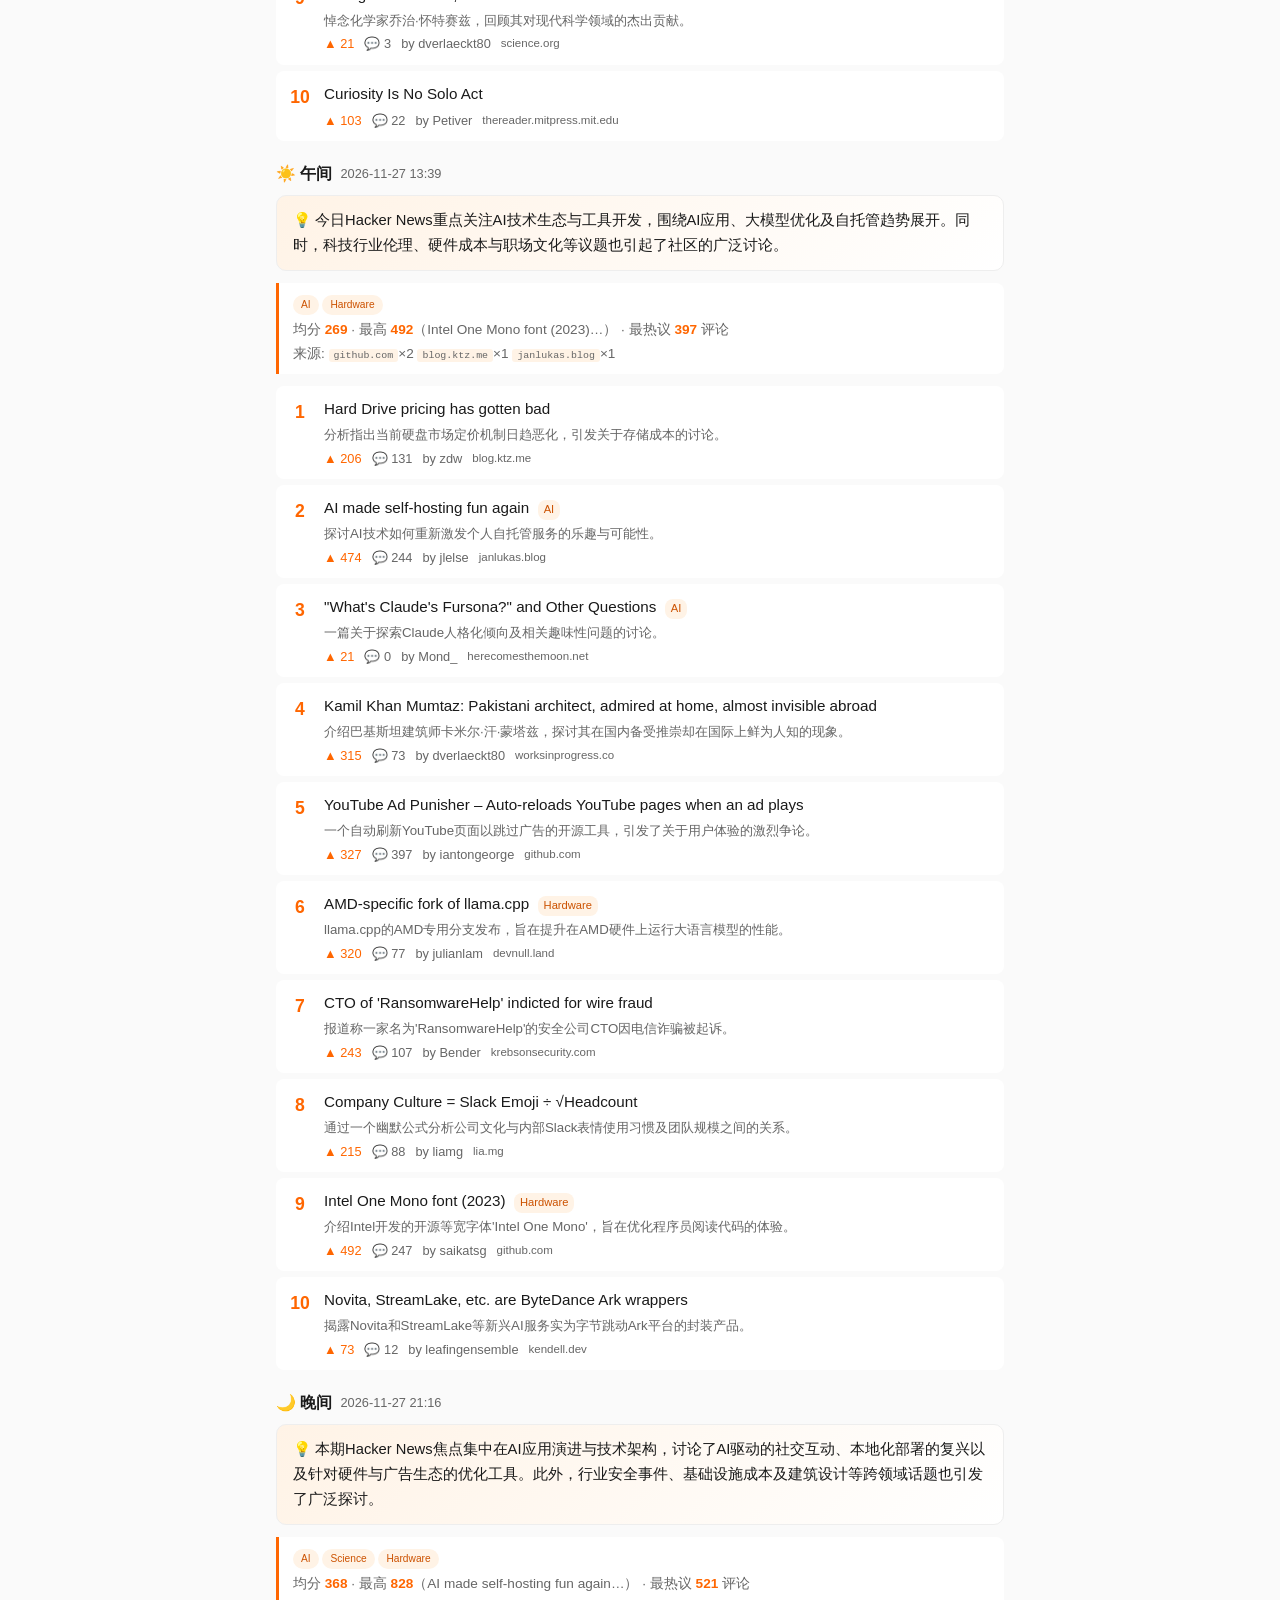
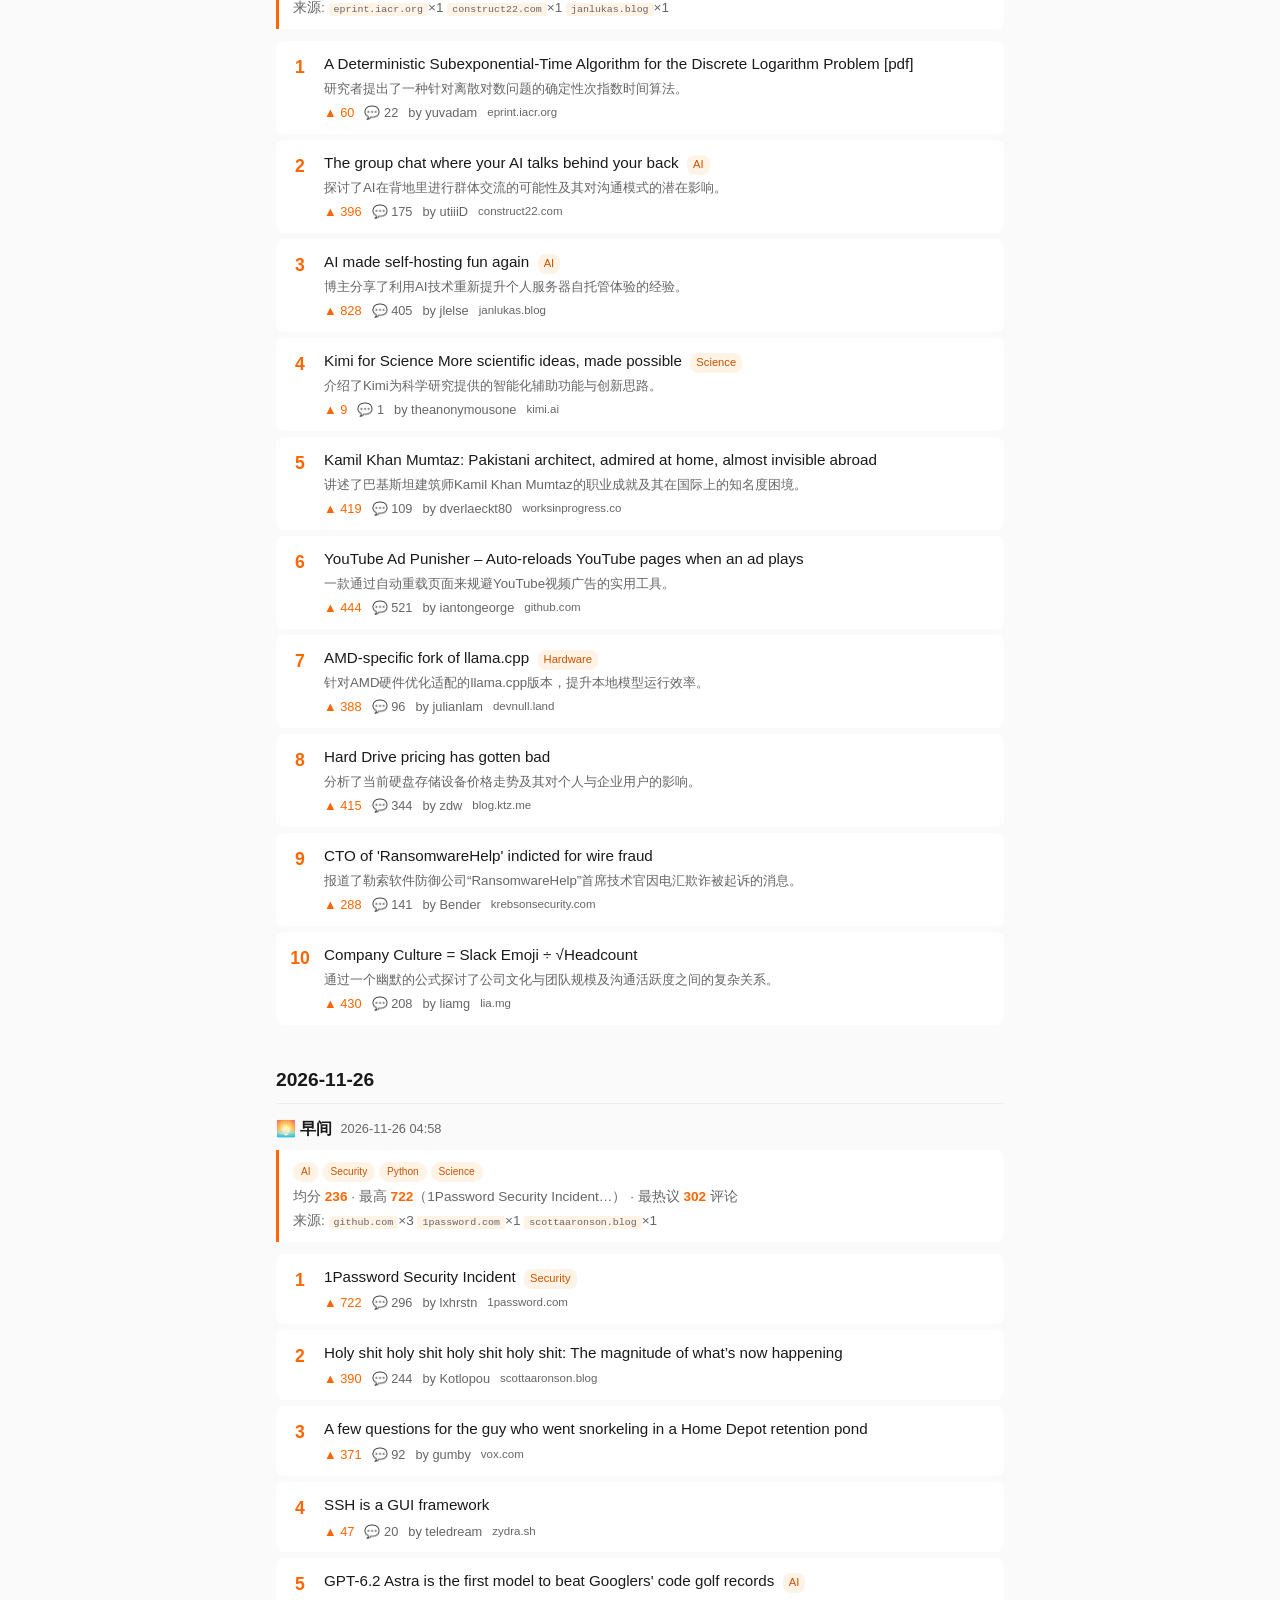
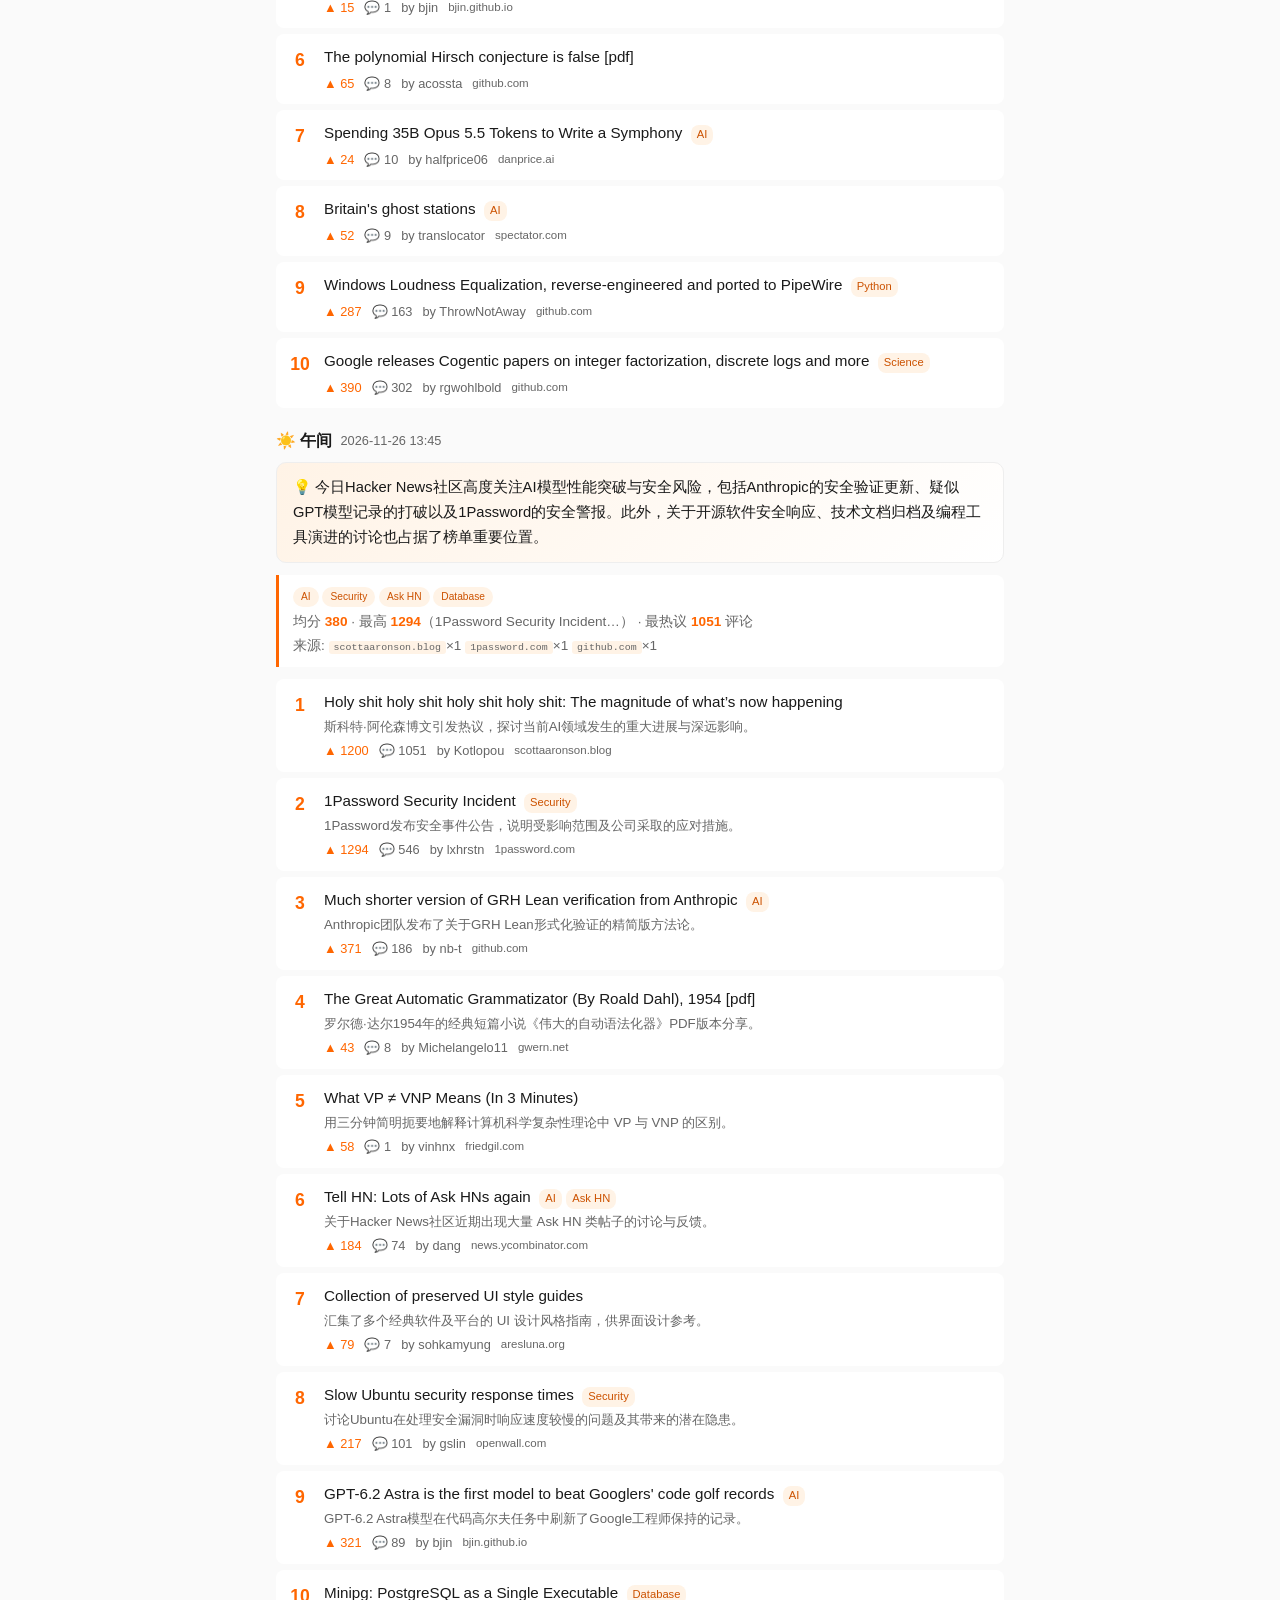
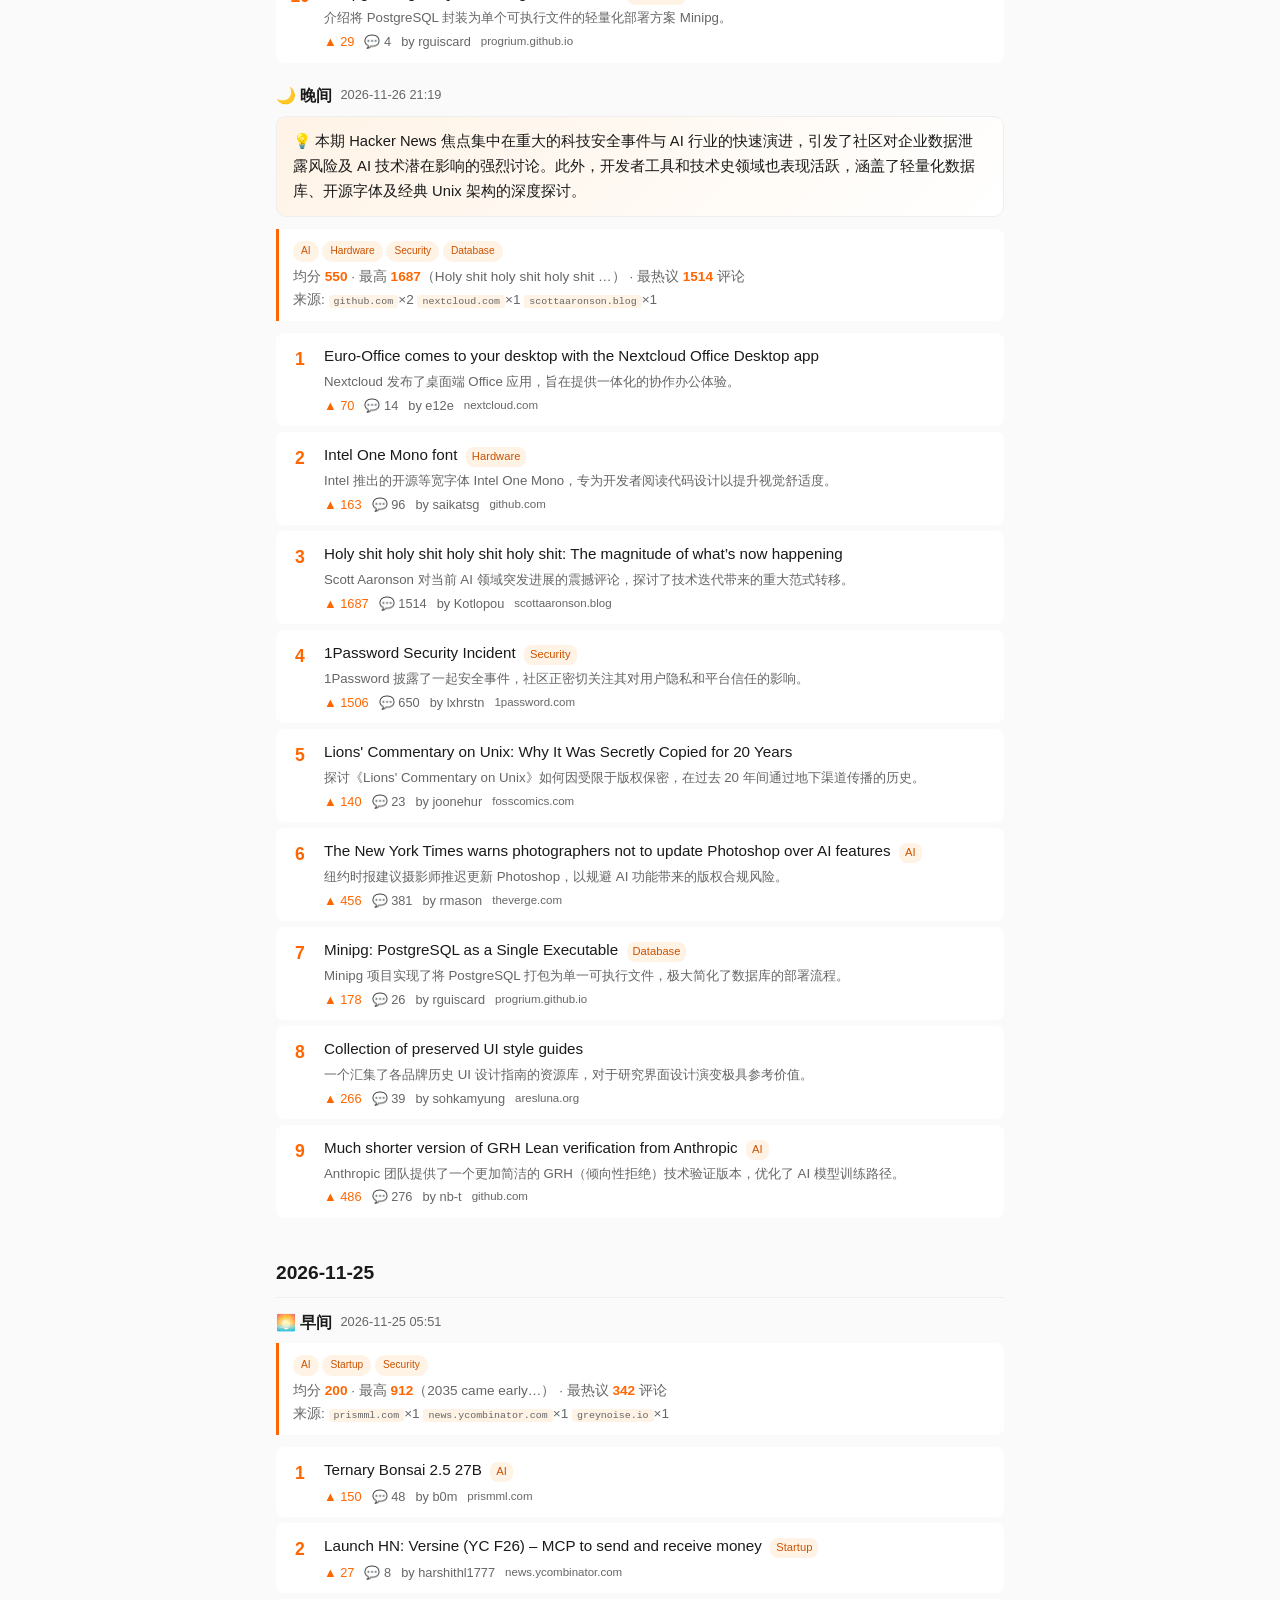
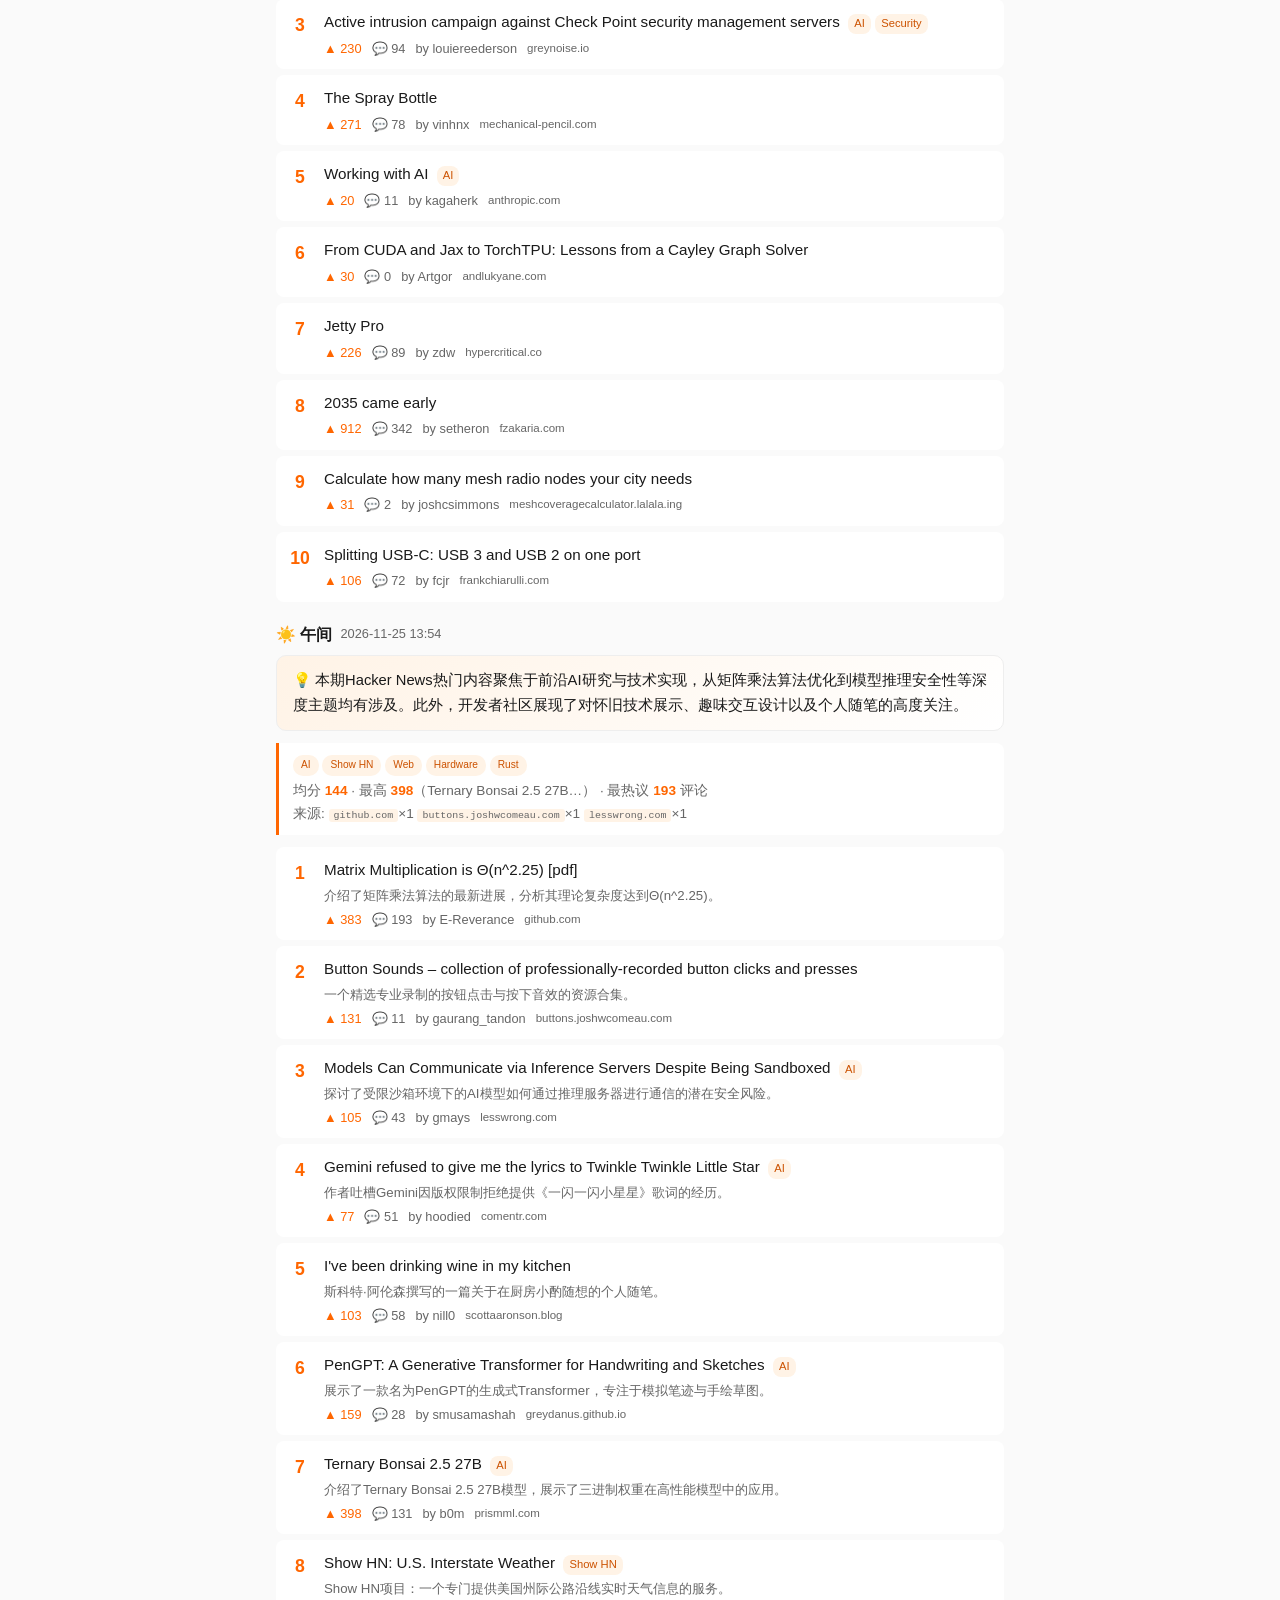
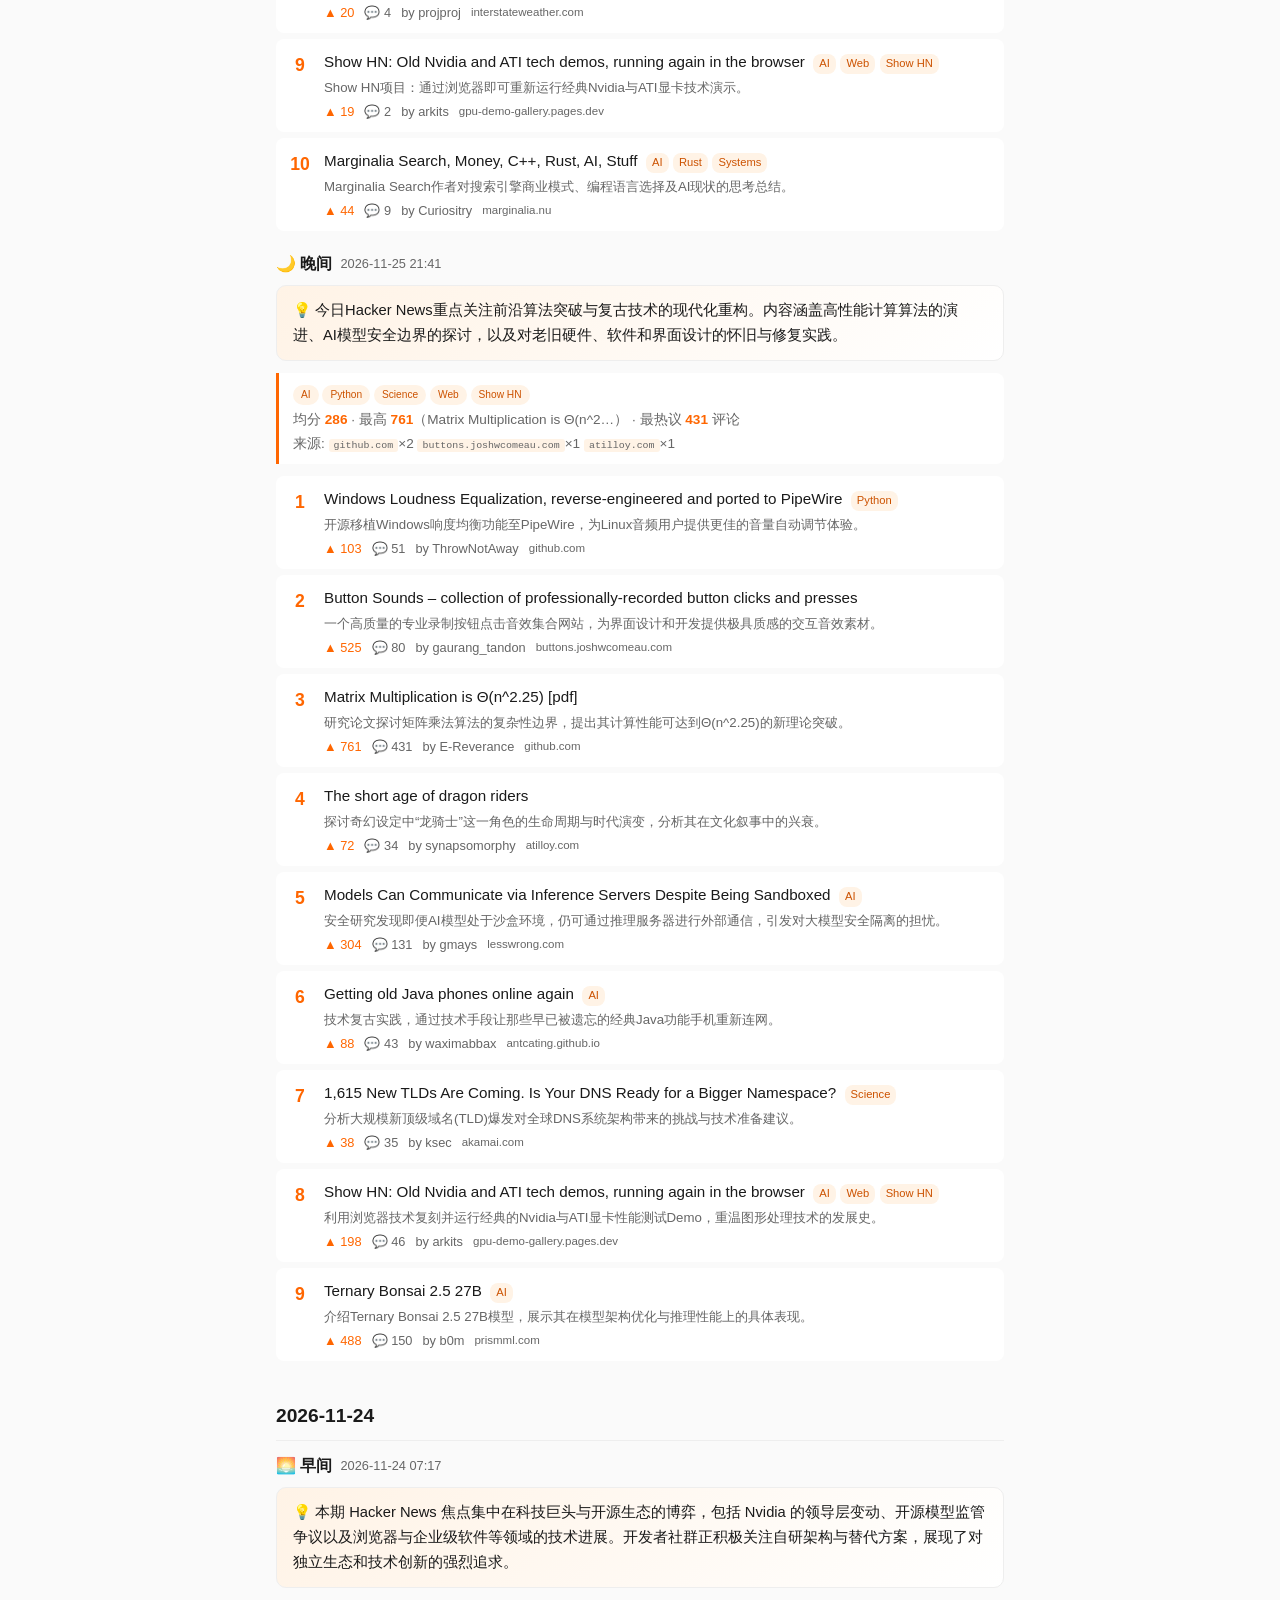
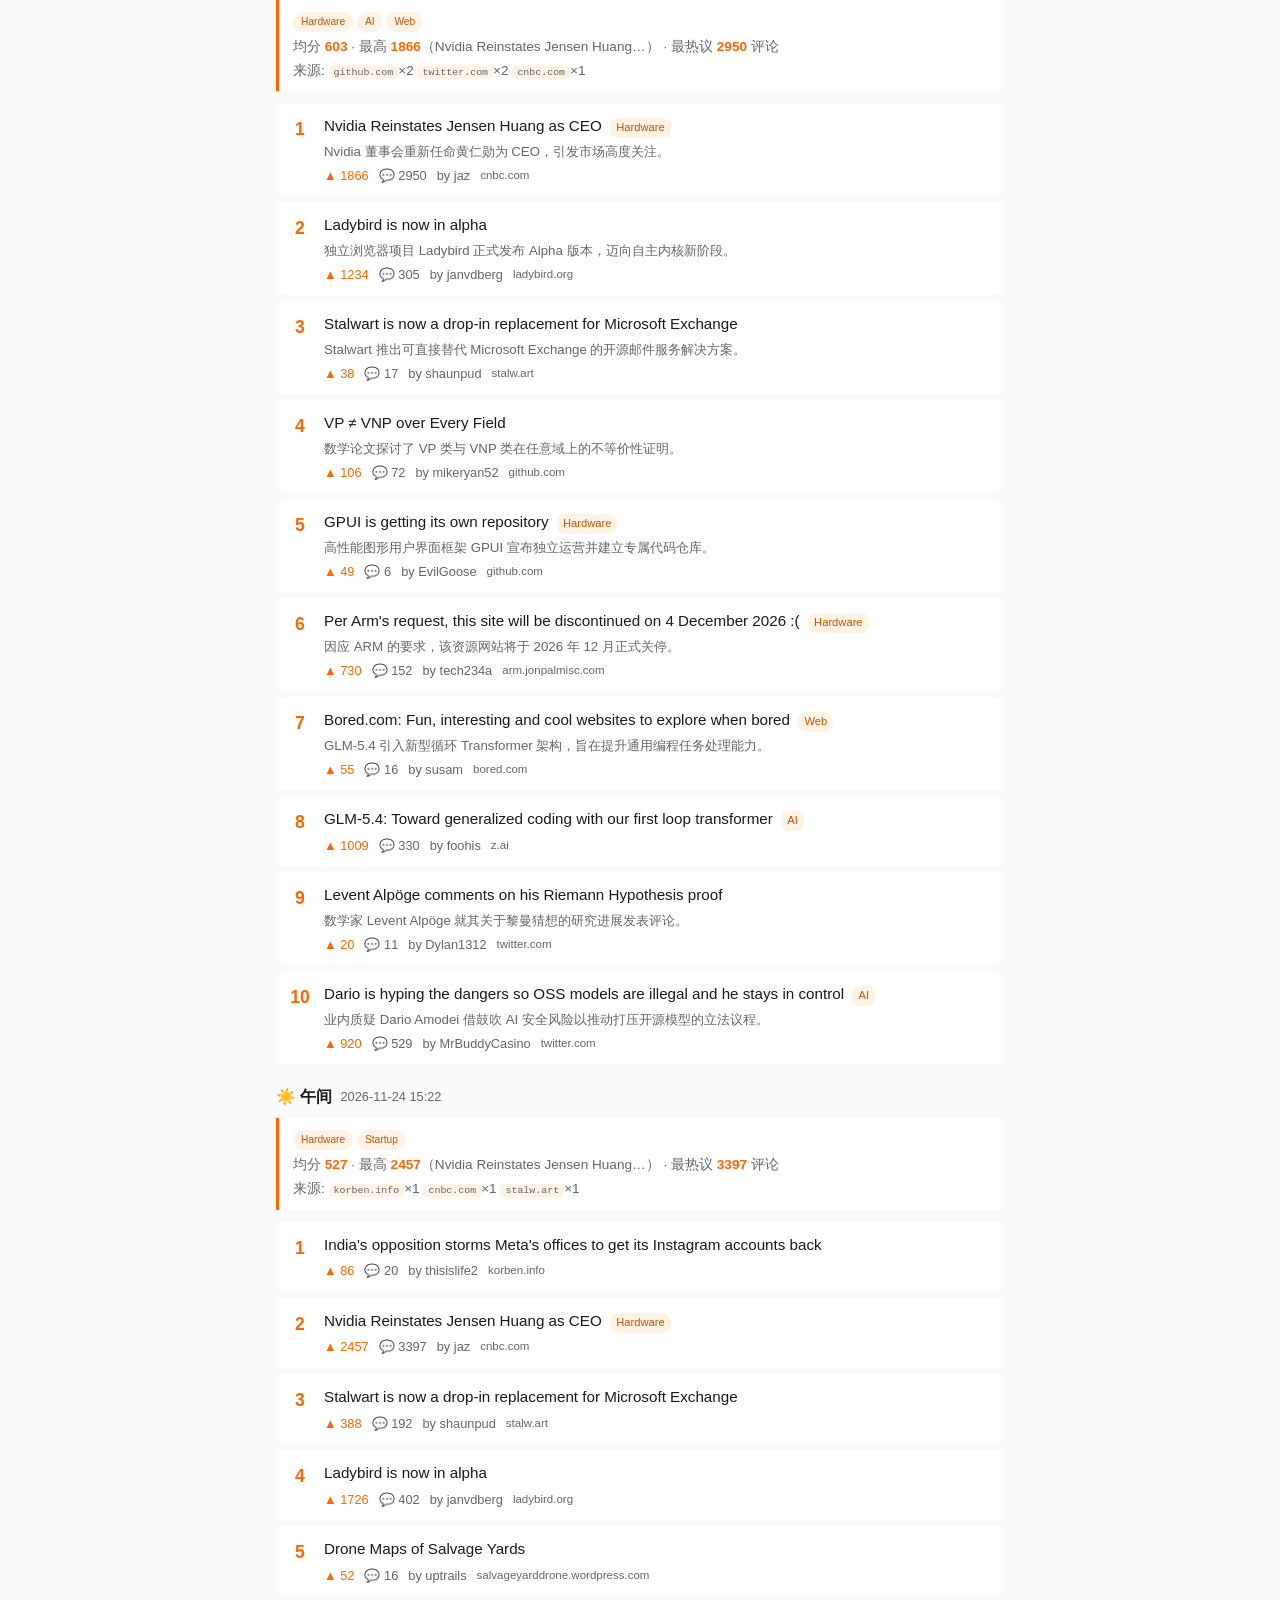
==== commit 8c7f667f: "📰 Update HN Top 10 - 2026-11-28 04:36" ====
--- a/hn/index.html
+++ b/hn/index.html
@@ -87,7 +87,7 @@
     <h1>📰 HN Daily Top 10</h1>
     <p>每日早中晚自动汇总 Hacker News 热门 · 附趋势洞察</p>
   </header>
-  <nav class="date-nav"><a href="#day-2026-11-27" class="date-nav-item">11-27</a> <a href="#day-2026-11-26" class="date-nav-item">11-26</a> <a href="#day-2026-11-25" class="date-nav-item">11-25</a> <a href="#day-2026-11-24" class="date-nav-item">11-24</a> <a href="#day-2026-11-23" class="date-nav-item">11-23</a> <a href="#day-2026-11-22" class="date-nav-item">11-22</a> <a href="#day-2026-11-21" class="date-nav-item">11-21</a></nav>
+  <nav class="date-nav"><a href="#day-2026-11-28" class="date-nav-item">11-28</a> <a href="#day-2026-11-27" class="date-nav-item">11-27</a> <a href="#day-2026-11-26" class="date-nav-item">11-26</a> <a href="#day-2026-11-25" class="date-nav-item">11-25</a> <a href="#day-2026-11-24" class="date-nav-item">11-24</a> <a href="#day-2026-11-23" class="date-nav-item">11-23</a> <a href="#day-2026-11-22" class="date-nav-item">11-22</a></nav>
   <main>
 
     <section class="trending-section">
@@ -123,28 +123,28 @@
       <div class="trending-block">
         <h3>📡 话题追踪</h3>
           <div class="trending-item">
-            <span class="tag">AI</span> <span class="trending-count">1319 篇相关</span>
-            <div class="topic-stories"><div class="topic-story"><a href="https://www.theverge.com/ai-artificial-intelligence/1041227/the-new-york-times-warns-photographers-not-to-update-photoshop-over-ai-features" target="_blank" title="2026-11-26">The New York Times warns photographers n…</a> <span class="trending-meta">▲456</span></div><div class="topic-story"><a href="https://micjm.com/blog/openai-is-in-cost-control-mode/" target="_blank" title="2026-11-27">OpenAI may be in cost control mode</a> <span class="trending-meta">▲84</span></div><div class="topic-story"><a href="https://janlukas.blog/posts/ai-self-hosting" target="_blank" title="2026-11-27">AI made self-hosting fun again</a> <span class="trending-meta">▲474</span></div><div class="topic-story"><a href="https://herecomesthemoon.net/2026/11/whats-claudes-fursona/" target="_blank" title="2026-11-27">&quot;What's Claude's Fursona?&quot; and Other Que…</a> <span class="trending-meta">▲21</span></div><div class="topic-story"><a href="https://construct22.com/" target="_blank" title="2026-11-27">The group chat where your AI talks behin…</a> <span class="trending-meta">▲396</span></div></div>
+            <span class="tag">AI</span> <span class="trending-count">1321 篇相关</span>
+            <div class="topic-stories"><div class="topic-story"><a href="https://janlukas.blog/posts/ai-self-hosting" target="_blank" title="2026-11-27">AI made self-hosting fun again</a> <span class="trending-meta">▲474</span></div><div class="topic-story"><a href="https://herecomesthemoon.net/2026/11/whats-claudes-fursona/" target="_blank" title="2026-11-27">&quot;What's Claude's Fursona?&quot; and Other Que…</a> <span class="trending-meta">▲21</span></div><div class="topic-story"><a href="https://construct22.com/" target="_blank" title="2026-11-27">The group chat where your AI talks behin…</a> <span class="trending-meta">▲396</span></div><div class="topic-story"><a href="https://generativehistory.substack.com/p/gpt-62-astra-solves-a-historical" target="_blank" title="2026-11-28">GPT 6.2 Astra Solves a Historical Myster…</a> <span class="trending-meta">▲39</span></div><div class="topic-story"><a href="https://twitter.com/michael_nielsen/status/2126359767362748777" target="_blank" title="2026-11-28">Michael Nielsen took down his book on ne…</a> <span class="trending-meta">▲103</span></div></div>
           </div>
           <div class="trending-item">
             <span class="tag">Systems</span> <span class="trending-count">386 篇相关</span>
             <div class="topic-stories"><div class="topic-story"><a href="https://spelunkr.tv" target="_blank" title="2026-11-23">Free alternative TV network built from t…</a> <span class="trending-meta">▲223</span></div><div class="topic-story"><a href="https://github.com/AFK-surf/xnulinux" target="_blank" title="2026-11-23">XNU Linux: Full OS X GUI Userspace on Li…</a> <span class="trending-meta">▲439</span></div><div class="topic-story"><a href="https://www.allaboutcircuits.com/technical-articles/mram-basics-how-magnetic-memory-is-replacing-embedded-flash/" target="_blank" title="2026-11-23">MRAM Basics: How Magnetic Memory Is Repl…</a> <span class="trending-meta">▲33</span></div><div class="topic-story"><a href="https://github.com/mikuta0407/win4wine" target="_blank" title="2026-11-23">Win4wine – Run Windows Shell as the Linu…</a> <span class="trending-meta">▲16</span></div><div class="topic-story"><a href="https://www.marginalia.nu/log/a_141_marginalia_update/" target="_blank" title="2026-11-25">Marginalia Search, Money, C++, Rust, AI,…</a> <span class="trending-meta">▲44</span></div></div>
           </div>
           <div class="trending-item">
-            <span class="tag">Show HN</span> <span class="trending-count">276 篇相关</span>
-            <div class="topic-stories"><div class="topic-story"><a href="https://github.com/gulivan/worker755" target="_blank" title="2026-11-23">Show HN: I built a game where you are an…</a> <span class="trending-meta">▲169</span></div><div class="topic-story"><a href="https://github.com/ruairidhflint/news-blocklist" target="_blank" title="2026-11-23">Show HN: News Blocklist – a DNS blocklis…</a> <span class="trending-meta">▲9</span></div><div class="topic-story"><a href="https://www.interstateweather.com/" target="_blank" title="2026-11-25">Show HN: U.S. Interstate Weather</a> <span class="trending-meta">▲20</span></div><div class="topic-story"><a href="https://gpu-demo-gallery.pages.dev/" target="_blank" title="2026-11-25">Show HN: Old Nvidia and ATI tech demos, …</a> <span class="trending-meta">▲19</span></div><div class="topic-story"><a href="https://github.com/gary23w/f-ck_data_brokers" target="_blank" title="2026-11-27">Show HN: Fuck_data_brokers.py</a> <span class="trending-meta">▲36</span></div></div>
+            <span class="tag">Show HN</span> <span class="trending-count">277 篇相关</span>
+            <div class="topic-stories"><div class="topic-story"><a href="https://github.com/ruairidhflint/news-blocklist" target="_blank" title="2026-11-23">Show HN: News Blocklist – a DNS blocklis…</a> <span class="trending-meta">▲9</span></div><div class="topic-story"><a href="https://www.interstateweather.com/" target="_blank" title="2026-11-25">Show HN: U.S. Interstate Weather</a> <span class="trending-meta">▲20</span></div><div class="topic-story"><a href="https://gpu-demo-gallery.pages.dev/" target="_blank" title="2026-11-25">Show HN: Old Nvidia and ATI tech demos, …</a> <span class="trending-meta">▲19</span></div><div class="topic-story"><a href="https://github.com/gary23w/f-ck_data_brokers" target="_blank" title="2026-11-27">Show HN: Fuck_data_brokers.py</a> <span class="trending-meta">▲36</span></div><div class="topic-story"><a href="https://bouncemarket.minhanhday.com/" target="_blank" title="2026-11-28">Show HN: bouncemarket – a live predictio…</a> <span class="trending-meta">▲284</span></div></div>
           </div>
           <div class="trending-item">
             <span class="tag">Hardware</span> <span class="trending-count">230 篇相关</span>
             <div class="topic-stories"><div class="topic-story"><a href="https://www.phoronix.com/review/amd-epyc-9006-7601" target="_blank" title="2026-11-24">AMD EPYC Zen 6 vs. Zen 1 Performance: 12…</a> <span class="trending-meta">▲18</span></div><div class="topic-story"><a href="https://www.kadoa.com/congress/insights/trump-nvidia" target="_blank" title="2026-11-24">Who in Washington owns and trades Nvidia…</a> <span class="trending-meta">▲126</span></div><div class="topic-story"><a href="https://gpu-demo-gallery.pages.dev/" target="_blank" title="2026-11-25">Show HN: Old Nvidia and ATI tech demos, …</a> <span class="trending-meta">▲19</span></div><div class="topic-story"><a href="https://github.com/intel/intel-one-mono" target="_blank" title="2026-11-26">Intel One Mono font</a> <span class="trending-meta">▲163</span></div><div class="topic-story"><a href="https://devnull.land/amd-specific-llama-cpp" target="_blank" title="2026-11-27">AMD Specific Patches for Llama.cpp</a> <span class="trending-meta">▲180</span></div></div>
           </div>
           <div class="trending-item">
-            <span class="tag">Web</span> <span class="trending-count">192 篇相关</span>
-            <div class="topic-stories"><div class="topic-story"><a href="https://joinmayberry.com/" target="_blank" title="2026-11-22">Self-hosted library branch over public w…</a> <span class="trending-meta">▲15</span></div><div class="topic-story"><a href="https://osw-alliance.net/en/" target="_blank" title="2026-11-23">Open Social Web Alliance</a> <span class="trending-meta">▲147</span></div><div class="topic-story"><a href="https://news.ycombinator.com/item?id=50555002" target="_blank" title="2026-11-23">Ask HN: Tips for transitioning from web …</a> <span class="trending-meta">▲59</span></div><div class="topic-story"><a href="https://www.bored.com/" target="_blank" title="2026-11-24">Bored.com: Fun, interesting and cool web…</a> <span class="trending-meta">▲55</span></div><div class="topic-story"><a href="https://gpu-demo-gallery.pages.dev/" target="_blank" title="2026-11-25">Show HN: Old Nvidia and ATI tech demos, …</a> <span class="trending-meta">▲19</span></div></div>
+            <span class="tag">Web</span> <span class="trending-count">193 篇相关</span>
+            <div class="topic-stories"><div class="topic-story"><a href="https://osw-alliance.net/en/" target="_blank" title="2026-11-23">Open Social Web Alliance</a> <span class="trending-meta">▲147</span></div><div class="topic-story"><a href="https://news.ycombinator.com/item?id=50555002" target="_blank" title="2026-11-23">Ask HN: Tips for transitioning from web …</a> <span class="trending-meta">▲59</span></div><div class="topic-story"><a href="https://www.bored.com/" target="_blank" title="2026-11-24">Bored.com: Fun, interesting and cool web…</a> <span class="trending-meta">▲55</span></div><div class="topic-story"><a href="https://gpu-demo-gallery.pages.dev/" target="_blank" title="2026-11-25">Show HN: Old Nvidia and ATI tech demos, …</a> <span class="trending-meta">▲19</span></div><div class="topic-story"><a href="https://www.infohawk.com/news/2026-11-27-black-friday-webrtc-skimmer" target="_blank" title="2026-11-28">Credit card skimming scripts using WebRT…</a> <span class="trending-meta">▲268</span></div></div>
           </div>
           <div class="trending-item">
-            <span class="tag">Science</span> <span class="trending-count">184 篇相关</span>
-            <div class="topic-stories"><div class="topic-story"><a href="https://www.anthropic.com/research/claude-black-hole-physics" target="_blank" title="2026-11-20">Claude solves two open problems in the p…</a> <span class="trending-meta">▲181</span></div><div class="topic-story"><a href="https://github.com/AFK-surf/xnulinux" target="_blank" title="2026-11-23">XNU Linux: Full OS X GUI Userspace on Li…</a> <span class="trending-meta">▲439</span></div><div class="topic-story"><a href="https://www.akamai.com/blog/security/2026/nov/1615-new-tlds-dns-ready-for-bigger-namespace" target="_blank" title="2026-11-25">1,615 New TLDs Are Coming. Is Your DNS R…</a> <span class="trending-meta">▲38</span></div><div class="topic-story"><a href="https://github.com/google-research/google-research/tree/master/cogentic_research_papers" target="_blank" title="2026-11-26">Google releases Cogentic papers on integ…</a> <span class="trending-meta">▲390</span></div><div class="topic-story"><a href="https://www.kimi.ai/news/kimi-for-science-program" target="_blank" title="2026-11-27">Kimi for Science More scientific ideas, …</a> <span class="trending-meta">▲9</span></div></div>
+            <span class="tag">Science</span> <span class="trending-count">185 篇相关</span>
+            <div class="topic-stories"><div class="topic-story"><a href="https://github.com/AFK-surf/xnulinux" target="_blank" title="2026-11-23">XNU Linux: Full OS X GUI Userspace on Li…</a> <span class="trending-meta">▲439</span></div><div class="topic-story"><a href="https://www.akamai.com/blog/security/2026/nov/1615-new-tlds-dns-ready-for-bigger-namespace" target="_blank" title="2026-11-25">1,615 New TLDs Are Coming. Is Your DNS R…</a> <span class="trending-meta">▲38</span></div><div class="topic-story"><a href="https://github.com/google-research/google-research/tree/master/cogentic_research_papers" target="_blank" title="2026-11-26">Google releases Cogentic papers on integ…</a> <span class="trending-meta">▲390</span></div><div class="topic-story"><a href="https://www.kimi.ai/news/kimi-for-science-program" target="_blank" title="2026-11-27">Kimi for Science More scientific ideas, …</a> <span class="trending-meta">▲9</span></div><div class="topic-story"><a href="https://www.oag.state.va.us/media-center/news-releases/jay-jones/3162-attorneys-general-jones-and-rayfield-file-suit-against-spacex-parent-company-of-x-xai-and-grok-over-creation-and-promotion-of-child-exploitation-and-non-consensual-images-on-platform" target="_blank" title="2026-11-28">States sue SpaceX to stop Grok from gene…</a> <span class="trending-meta">▲43</span></div></div>
           </div>
       </div>
       <div class="trending-block">
@@ -167,10 +167,160 @@
           </div>
           <div class="trending-item">
             <b>ibobev</b> — 46 篇上榜
-            <div class="trending-meta">The Strongest Sokoban Solver, Practical Guide to Bare Metal , Why Mathematica does not simpl</div>
+            <div class="trending-meta">Practical Guide to Bare Metal , Why Mathematica does not simpl, Examples for the tcpdump and d</div>
           </div>
       </div>
     </section>
+
+    <div class="day-section" id="day-2026-11-28">
+      <h2>2026-11-28</h2>
+      <div class="period">
+        <h3>🌅 早间 <span class="update-time">2026-11-28 04:36</span></h3>
+        <div class="ai-summary">💡 今日Hacker News涵盖了广泛的技术与安全话题，包括电商网站面临的新型WebRTC信用卡侧录威胁，以及关于隐私、AI技术伦理和计算验证的深入讨论。此外，社区还关注了历史工程技术回顾、航空航天领域的新动态以及备受争议的在线博弈创新项目。</div>
+        <div class="insights"><div class="insight-tags"><span class="tag">AI</span> <span class="tag">Web</span> <span class="tag">Show HN</span> <span class="tag">Science</span></div><div class="insight-stats">均分 <b>116</b>  ·  最高 <b>284</b>（Show HN: bouncemarket – a live…）  ·  最热议 <b>147</b> 评论</div><div class="insight-domains">来源: <code>infohawk.com</code>×1 <code>github.com</code>×1 <code>generativehistory.substack.com</code>×1</div></div>
+        <div class="stories">
+        <div class="story">
+          <span class="rank">1</span>
+          <div class="story-content">
+            <a class="story-title" href="https://www.infohawk.com/news/2026-11-27-black-friday-webrtc-skimmer" target="_blank">Credit card skimming scripts using WebRTC found on popular shopping sites</a> <span class="story-tags"><span class="tag-sm">Web</span></span>
+            <div class="story-summary">研究人员在主流购物网站发现利用WebRTC技术的新型信用卡信息窃取脚本。</div>
+            <div class="story-meta">
+              <span class="score">▲ 268</span>
+              <a class="comments" href="https://news.ycombinator.com/item?id=50668145" target="_blank">💬 147</a>
+              <span class="author">by scanr</span>
+              <span class="domain">infohawk.com</span>
+            </div>
+          </div>
+        </div>
+
+        <div class="story">
+          <span class="rank">2</span>
+          <div class="story-content">
+            <a class="story-title" href="https://github.com/convex/convex-backend-skill/issues/64" target="_blank">Convex skills send the user's app idea to a remote server without telling them</a>
+            <div class="story-summary">批评指出Convex技能在未告知用户的情况下将应用想法发送至远程服务器。</div>
+            <div class="story-meta">
+              <span class="score">▲ 104</span>
+              <a class="comments" href="https://news.ycombinator.com/item?id=50669765" target="_blank">💬 32</a>
+              <span class="author">by MickyTheMouse</span>
+              <span class="domain">github.com</span>
+            </div>
+          </div>
+        </div>
+
+        <div class="story">
+          <span class="rank">3</span>
+          <div class="story-content">
+            <a class="story-title" href="https://generativehistory.substack.com/p/gpt-62-astra-solves-a-historical" target="_blank">GPT 6.2 Astra Solves a Historical Mystery</a> <span class="story-tags"><span class="tag-sm">AI</span></span>
+            <div class="story-summary">探讨GPT-6.2 Astra在解决历史谜题中的应用及潜力。</div>
+            <div class="story-meta">
+              <span class="score">▲ 39</span>
+              <a class="comments" href="https://news.ycombinator.com/item?id=50643158" target="_blank">💬 81</a>
+              <span class="author">by dr_red_dog</span>
+              <span class="domain">generativehistory.substack.com</span>
+            </div>
+          </div>
+        </div>
+
+        <div class="story">
+          <span class="rank">4</span>
+          <div class="story-content">
+            <a class="story-title" href="https://bouncemarket.minhanhday.com/" target="_blank">Show HN: bouncemarket – a live prediction market game for a bouncing ball</a> <span class="story-tags"><span class="tag-sm">Show HN</span></span>
+            <div class="story-summary">一个展示小球弹跳轨迹的实时预测市场游戏项目。</div>
+            <div class="story-meta">
+              <span class="score">▲ 284</span>
+              <a class="comments" href="https://news.ycombinator.com/item?id=50667726" target="_blank">💬 87</a>
+              <span class="author">by mday404</span>
+              <span class="domain">bouncemarket.minhanhday.com</span>
+            </div>
+          </div>
+        </div>
+
+        <div class="story">
+          <span class="rank">5</span>
+          <div class="story-content">
+            <a class="story-title" href="https://www.citroenet.org.uk/miscellaneous/hydraulics/hydraulics-1.html" target="_blank">Citroën Hydraulic System</a>
+            <div class="story-summary">深入分析雪铁龙经典液压悬挂系统的工程设计原理。</div>
+            <div class="story-meta">
+              <span class="score">▲ 32</span>
+              <a class="comments" href="https://news.ycombinator.com/item?id=50662313" target="_blank">💬 11</a>
+              <span class="author">by o4c</span>
+              <span class="domain">citroenet.org.uk</span>
+            </div>
+          </div>
+        </div>
+
+        <div class="story">
+          <span class="rank">6</span>
+          <div class="story-content">
+            <a class="story-title" href="https://virtuallyfun.com/2026/11/22/the-ultimate-att-unix-pc-3b1-vm-w-tcp-ip-and-apps/" target="_blank">The AT&amp;T Unix PC (3B1) VM</a>
+            <div class="story-summary">介绍如何运行AT&amp;T Unix PC (3B1) 的虚拟机版本。</div>
+            <div class="story-meta">
+              <span class="score">▲ 11</span>
+              <a class="comments" href="https://news.ycombinator.com/item?id=50670841" target="_blank">💬 1</a>
+              <span class="author">by ok123456</span>
+              <span class="domain">virtuallyfun.com</span>
+            </div>
+          </div>
+        </div>
+
+        <div class="story">
+          <span class="rank">7</span>
+          <div class="story-content">
+            <a class="story-title" href="https://arstechnica.com/space/2026/11/europes-hera-mission-returns-to-the-chaotic-scene-of-a-cosmic-smashup/" target="_blank">First images of the impact of DART asteroid deflection experiment</a>
+            <div class="story-summary">展示DART小行星偏转任务撞击后的首批现场影像。</div>
+            <div class="story-meta">
+              <span class="score">▲ 147</span>
+              <a class="comments" href="https://news.ycombinator.com/item?id=50657392" target="_blank">💬 51</a>
+              <span class="author">by Bender</span>
+              <span class="domain">arstechnica.com</span>
+            </div>
+          </div>
+        </div>
+
+        <div class="story">
+          <span class="rank">8</span>
+          <div class="story-content">
+            <a class="story-title" href="https://cr.yp.to/proofs/falseccp.html" target="_blank">False computer-checked proofs</a>
+            <div class="story-summary">探讨计算机辅助证明过程中可能出现的逻辑失效与潜在风险。</div>
+            <div class="story-meta">
+              <span class="score">▲ 124</span>
+              <a class="comments" href="https://news.ycombinator.com/item?id=50667989" target="_blank">💬 58</a>
+              <span class="author">by _tk_</span>
+              <span class="domain">cr.yp.to</span>
+            </div>
+          </div>
+        </div>
+
+        <div class="story">
+          <span class="rank">9</span>
+          <div class="story-content">
+            <a class="story-title" href="https://twitter.com/michael_nielsen/status/2126359767362748777" target="_blank">Michael Nielsen took down his book on neural nets</a> <span class="story-tags"><span class="tag-sm">AI</span></span>
+            <div class="story-summary">知名人工智能书籍作者Michael Nielsen撤下其神经网络在线书籍引发社区讨论。</div>
+            <div class="story-meta">
+              <span class="score">▲ 103</span>
+              <a class="comments" href="https://news.ycombinator.com/item?id=50670757" target="_blank">💬 76</a>
+              <span class="author">by brandonb</span>
+              <span class="domain">twitter.com</span>
+            </div>
+          </div>
+        </div>
+
+        <div class="story">
+          <span class="rank">10</span>
+          <div class="story-content">
+            <a class="story-title" href="https://www.oag.state.va.us/media-center/news-releases/jay-jones/3162-attorneys-general-jones-and-rayfield-file-suit-against-spacex-parent-company-of-x-xai-and-grok-over-creation-and-promotion-of-child-exploitation-and-non-consensual-images-on-platform" target="_blank">States sue SpaceX to stop Grok from generating child sex images, revenge porn</a> <span class="story-tags"><span class="tag-sm">Science</span></span>
+            <div class="story-summary">多州政府起诉SpaceX，要求限制Grok生成非法儿童影像及复仇色情内容。</div>
+            <div class="story-meta">
+              <span class="score">▲ 43</span>
+              <a class="comments" href="https://news.ycombinator.com/item?id=50670855" target="_blank">💬 10</a>
+              <span class="author">by DeepLogin</span>
+              <span class="domain">oag.state.va.us</span>
+            </div>
+          </div>
+        </div>
+        </div>
+      </div>
+    </div>
 
     <div class="day-section" id="day-2026-11-27">
       <h2>2026-11-27</h2>
@@ -2736,448 +2886,6 @@
               <a class="comments" href="https://news.ycombinator.com/item?id=50588982" target="_blank">💬 391</a>
               <span class="author">by beginning_end</span>
               <span class="domain">science.org</span>
-            </div>
-          </div>
-        </div>
-        </div>
-      </div>
-    </div>
-
-    <div class="day-section" id="day-2026-11-21">
-      <h2>2026-11-21</h2>
-      <div class="period">
-        <h3>🌅 早间 <span class="update-time">2026-11-21 03:32</span></h3>
-        <div class="ai-summary">💡 本期 Hacker News 焦点被数学界的重大进展占据，Levent Alpöge 关于广义黎曼猜想（GRH）的证明声明引发了广泛讨论与质疑。此外，AI 在硬件设计及自我迭代方面的技术探索，以及关于软件工程管理与硬件可靠性的行业讨论也备受关注。</div>
-        <div class="insights"><div class="insight-tags"><span class="tag">AI</span> <span class="tag">Hardware</span> <span class="tag">Systems</span></div><div class="insight-stats">均分 <b>448</b>  ·  最高 <b>1864</b>（Levent Alpöge claims proof of …）  ·  最热议 <b>1266</b> 评论</div><div class="insight-domains">来源: <code>math216.wordpress.com</code>×1 <code>alpo.ge</code>×1 <code>arxiv.org</code>×1</div></div>
-        <div class="stories">
-        <div class="story">
-          <span class="rank">1</span>
-          <div class="story-content">
-            <a class="story-title" href="https://math216.wordpress.com/2026/11/20/hurried-announcement-alessandro-masullo-grh/" target="_blank">Hurried Announcement: Alessandro Masullo GRH</a>
-            <div class="story-summary">针对 GRH 证明声明的快速回应与初步讨论分析。</div>
-            <div class="story-meta">
-              <span class="score">▲ 324</span>
-              <a class="comments" href="https://news.ycombinator.com/item?id=50579568" target="_blank">💬 91</a>
-              <span class="author">by jasondavies</span>
-              <span class="domain">math216.wordpress.com</span>
-            </div>
-          </div>
-        </div>
-
-        <div class="story">
-          <span class="rank">2</span>
-          <div class="story-content">
-            <a class="story-title" href="https://alpo.ge/remark.pdf" target="_blank">Levent Alpöge claims proof of the Generalized Riemann Hypothesis [pdf]</a> <span class="story-tags"><span class="tag-sm">AI</span></span>
-            <div class="story-summary">数学界重大争议：Levent Alpöge 声称给出了广义黎曼猜想的证明，引起了社区的高度关注与质疑。</div>
-            <div class="story-meta">
-              <span class="score">▲ 1864</span>
-              <a class="comments" href="https://news.ycombinator.com/item?id=50574968" target="_blank">💬 1266</a>
-              <span class="author">by iamronaldo</span>
-              <span class="domain">alpo.ge</span>
-            </div>
-          </div>
-        </div>
-
-        <div class="story">
-          <span class="rank">3</span>
-          <div class="story-content">
-            <a class="story-title" href="https://arxiv.org/abs/2611.21885" target="_blank">Language Models Can Rewrite Their Own Weights</a> <span class="story-tags"><span class="tag-sm">AI</span></span>
-            <div class="story-summary">探讨大语言模型通过修改自身权重进行自我学习与优化的可能性。</div>
-            <div class="story-meta">
-              <span class="score">▲ 219</span>
-              <a class="comments" href="https://news.ycombinator.com/item?id=50577265" target="_blank">💬 87</a>
-              <span class="author">by lwhsiao</span>
-              <span class="domain">arxiv.org</span>
-            </div>
-          </div>
-        </div>
-
-        <div class="story">
-          <span class="rank">4</span>
-          <div class="story-content">
-            <a class="story-title" href="https://terrytao.wordpress.com/2026/11/20/unforced-euler-singularity-unforced-navier-stokes-singularity-and-the-generalized-riemann-hypothesis/" target="_blank">Unforced Navier-Stokes Singularity and the Generalized Riemann Hypothesis</a>
-            <div class="story-summary">陶哲轩探讨 Navier-Stokes 方程奇点与黎曼猜想之间可能存在的数学关联。</div>
-            <div class="story-meta">
-              <span class="score">▲ 101</span>
-              <a class="comments" href="https://news.ycombinator.com/item?id=50578358" target="_blank">💬 16</a>
-              <span class="author">by archon1410</span>
-              <span class="domain">terrytao.wordpress.com</span>
-            </div>
-          </div>
-        </div>
-
-        <div class="story">
-          <span class="rank">5</span>
-          <div class="story-content">
-            <a class="story-title" href="https://poolp.org/posts/2026-11-20/ill-never-buy-framework-hardware-again/" target="_blank">I'll never buy Framework hardware again</a> <span class="story-tags"><span class="tag-sm">AI</span> <span class="tag-sm">Hardware</span></span>
-            <div class="story-summary">一位用户因对硬件耐用性与服务不满，表示未来将不再购买 Framework 产品。</div>
-            <div class="story-meta">
-              <span class="score">▲ 684</span>
-              <a class="comments" href="https://news.ycombinator.com/item?id=50576855" target="_blank">💬 443</a>
-              <span class="author">by unchar1</span>
-              <span class="domain">poolp.org</span>
-            </div>
-          </div>
-        </div>
-
-        <div class="story">
-          <span class="rank">6</span>
-          <div class="story-content">
-            <a class="story-title" href="https://manidoraisamy.com/developer-to-architect.html" target="_blank">We promoted developers into architects without informing them</a>
-            <div class="story-summary">反思管理层在未征求本人意愿的情况下直接将开发者晋升为架构师的做法。</div>
-            <div class="story-meta">
-              <span class="score">▲ 52</span>
-              <a class="comments" href="https://news.ycombinator.com/item?id=50579331" target="_blank">💬 16</a>
-              <span class="author">by QueensGambit</span>
-              <span class="domain">manidoraisamy.com</span>
-            </div>
-          </div>
-        </div>
-
-        <div class="story">
-          <span class="rank">7</span>
-          <div class="story-content">
-            <a class="story-title" href="https://github.com/tristanbuckmaster/navier-stokes/" target="_blank">Finite-time blow-up for the Navier–Stokes equations</a>
-            <div class="story-summary">关于 Navier-Stokes 方程有限时间爆破问题的技术性讨论。</div>
-            <div class="story-meta">
-              <span class="score">▲ 167</span>
-              <a class="comments" href="https://news.ycombinator.com/item?id=50576232" target="_blank">💬 51</a>
-              <span class="author">by trotro</span>
-              <span class="domain">github.com</span>
-            </div>
-          </div>
-        </div>
-
-        <div class="story">
-          <span class="rank">8</span>
-          <div class="story-content">
-            <a class="story-title" href="https://ankitg.me/blog/vibecoding-inference-chip/" target="_blank">Vibecoding an Inference Chip</a> <span class="story-tags"><span class="tag-sm">AI</span> <span class="tag-sm">Hardware</span></span>
-            <div class="story-summary">记录通过‘Vibecoding’方式进行推理芯片设计的实验过程。</div>
-            <div class="story-meta">
-              <span class="score">▲ 23</span>
-              <a class="comments" href="https://news.ycombinator.com/item?id=50579297" target="_blank">💬 5</a>
-              <span class="author">by ankitvgupta</span>
-              <span class="domain">ankitg.me</span>
-            </div>
-          </div>
-        </div>
-
-        <div class="story">
-          <span class="rank">9</span>
-          <div class="story-content">
-            <a class="story-title" href="https://kottke.org/17/06/if-you-cant-explain-something-in-simple-terms-you-dont-understand-it" target="_blank">If you can't explain something in simple terms, you don't understand it (2017)</a> <span class="story-tags"><span class="tag-sm">AI</span></span>
-            <div class="story-summary">重温费曼学习法：只有能用简单语言解释清楚，才代表真正掌握了知识。</div>
-            <div class="story-meta">
-              <span class="score">▲ 517</span>
-              <a class="comments" href="https://news.ycombinator.com/item?id=50572355" target="_blank">💬 261</a>
-              <span class="author">by sammatilda</span>
-              <span class="domain">kottke.org</span>
-            </div>
-          </div>
-        </div>
-
-        <div class="story">
-          <span class="rank">10</span>
-          <div class="story-content">
-            <a class="story-title" href="https://architectlabs.com/blog/frostbite" target="_blank">Frostbite: A new CPU architecture discovered, designed and verified by AI</a> <span class="story-tags"><span class="tag-sm">AI</span> <span class="tag-sm">Systems</span></span>
-            <div class="story-summary">介绍 AI 设计并验证的一款名为 Frostbite 的全新 CPU 架构。</div>
-            <div class="story-meta">
-              <span class="score">▲ 531</span>
-              <a class="comments" href="https://news.ycombinator.com/item?id=50572503" target="_blank">💬 287</a>
-              <span class="author">by shioyama</span>
-              <span class="domain">architectlabs.com</span>
-            </div>
-          </div>
-        </div>
-        </div>
-      </div>
-      <div class="period">
-        <h3>☀️ 午间 <span class="update-time">2026-11-21 12:35</span></h3>
-        <div class="ai-summary">💡 本期Hacker News焦点高度集中在数学与科学领域，其中关于黎曼猜想（GRH）的潜在证明引发了社区的极大讨论与审视。此外，软件工程管理、前沿AI研究以及小众技术与文化档案也是当前开发者们关注的热点方向。</div>
-        <div class="insights"><div class="insight-tags"><span class="tag">AI</span></div><div class="insight-stats">均分 <b>643</b>  ·  最高 <b>2455</b>（Levent Alpöge claims proof of …）  ·  最热议 <b>1655</b> 评论</div><div class="insight-domains">来源: <code>math216.wordpress.com</code>×1 <code>alpo.ge</code>×1 <code>thinkingmachines.ai</code>×1</div></div>
-        <div class="stories">
-        <div class="story">
-          <span class="rank">1</span>
-          <div class="story-content">
-            <a class="story-title" href="https://math216.wordpress.com/2026/11/20/hurried-announcement-alessandro-masullo-grh/" target="_blank">Hurried Announcement: Alessandro Masullo GRH</a>
-            <div class="story-summary">关于Alessandro Masullo对黎曼猜想证明草稿的快速公告与社区评估。</div>
-            <div class="story-meta">
-              <span class="score">▲ 1750</span>
-              <a class="comments" href="https://news.ycombinator.com/item?id=50579568" target="_blank">💬 779</a>
-              <span class="author">by jasondavies</span>
-              <span class="domain">math216.wordpress.com</span>
-            </div>
-          </div>
-        </div>
-
-        <div class="story">
-          <span class="rank">2</span>
-          <div class="story-content">
-            <a class="story-title" href="https://alpo.ge/remark.pdf" target="_blank">Levent Alpöge claims proof of the Generalized Riemann Hypothesis [pdf]</a> <span class="story-tags"><span class="tag-sm">AI</span></span>
-            <div class="story-summary">数学家Levent Alpöge公开宣称证明了广义黎曼猜想，在学术界引起广泛震动与讨论。</div>
-            <div class="story-meta">
-              <span class="score">▲ 2455</span>
-              <a class="comments" href="https://news.ycombinator.com/item?id=50574968" target="_blank">💬 1655</a>
-              <span class="author">by iamronaldo</span>
-              <span class="domain">alpo.ge</span>
-            </div>
-          </div>
-        </div>
-
-        <div class="story">
-          <span class="rank">3</span>
-          <div class="story-content">
-            <a class="story-title" href="https://thinkingmachines.ai/news/inkling-2-mini/" target="_blank">Inkling 2 Mini</a>
-            <div class="story-summary">介绍一款名为Inkling 2 Mini的新型AI工具或相关技术发布。</div>
-            <div class="story-meta">
-              <span class="score">▲ 806</span>
-              <a class="comments" href="https://news.ycombinator.com/item?id=50581260" target="_blank">💬 137</a>
-              <span class="author">by jasondavies</span>
-              <span class="domain">thinkingmachines.ai</span>
-            </div>
-          </div>
-        </div>
-
-        <div class="story">
-          <span class="rank">4</span>
-          <div class="story-content">
-            <a class="story-title" href="https://ninlive.com/" target="_blank">NINLIVE: The Nine Inch Nails live archive</a> <span class="story-tags"><span class="tag-sm">AI</span></span>
-            <div class="story-summary">一个汇集了九寸钉乐队（Nine Inch Nails）完整现场录音与演出档案的资源库。</div>
-            <div class="story-meta">
-              <span class="score">▲ 170</span>
-              <a class="comments" href="https://news.ycombinator.com/item?id=50583274" target="_blank">💬 43</a>
-              <span class="author">by CharlesW</span>
-              <span class="domain">ninlive.com</span>
-            </div>
-          </div>
-        </div>
-
-        <div class="story">
-          <span class="rank">5</span>
-          <div class="story-content">
-            <a class="story-title" href="https://manidoraisamy.com/developer-to-architect.html" target="_blank">We promoted developers into architects without informing them</a>
-            <div class="story-summary">探讨将开发者直接晋升为架构师却未充分沟通的管理失败案例及其反思。</div>
-            <div class="story-meta">
-              <span class="score">▲ 345</span>
-              <a class="comments" href="https://news.ycombinator.com/item?id=50579331" target="_blank">💬 209</a>
-              <span class="author">by QueensGambit</span>
-              <span class="domain">manidoraisamy.com</span>
-            </div>
-          </div>
-        </div>
-
-        <div class="story">
-          <span class="rank">6</span>
-          <div class="story-content">
-            <a class="story-title" href="https://terrytao.wordpress.com/2026/11/20/unforced-euler-singularity-unforced-navier-stokes-singularity-and-the-generalized-riemann-hypothesis/" target="_blank">Unforced Navier-Stokes Singularity and the Generalized Riemann Hypothesis</a>
-            <div class="story-summary">陶哲轩关于纳维-斯托克斯方程奇点与广义黎曼猜想联系的深度数学分析。</div>
-            <div class="story-meta">
-              <span class="score">▲ 382</span>
-              <a class="comments" href="https://news.ycombinator.com/item?id=50578358" target="_blank">💬 154</a>
-              <span class="author">by archon1410</span>
-              <span class="domain">terrytao.wordpress.com</span>
-            </div>
-          </div>
-        </div>
-
-        <div class="story">
-          <span class="rank">7</span>
-          <div class="story-content">
-            <a class="story-title" href="https://eli.thegreenplace.net/2017/clojure-the-perfect-language-to-expand-your-brain/" target="_blank">Clojure will affect the way you think about programming (2017)</a>
-            <div class="story-summary">回顾Clojure语言的编程哲学及其对开发者思维模式的深远影响。</div>
-            <div class="story-meta">
-              <span class="score">▲ 18</span>
-              <a class="comments" href="https://news.ycombinator.com/item?id=50585376" target="_blank">💬 5</a>
-              <span class="author">by sammatilda</span>
-              <span class="domain">eli.thegreenplace.net</span>
-            </div>
-          </div>
-        </div>
-
-        <div class="story">
-          <span class="rank">8</span>
-          <div class="story-content">
-            <a class="story-title" href="https://valkey.io/blog/from-skiplist-to-b+tree/" target="_blank">Valkey kills the skiplist, cuts sorted set overhead by up to 43%</a>
-            <div class="story-summary">Valkey通过移除跳表结构，成功将有序集合（Sorted Set）的内存开销降低了43%。</div>
-            <div class="story-meta">
-              <span class="score">▲ 76</span>
-              <a class="comments" href="https://news.ycombinator.com/item?id=50534387" target="_blank">💬 30</a>
-              <span class="author">by reconditerose</span>
-              <span class="domain">valkey.io</span>
-            </div>
-          </div>
-        </div>
-
-        <div class="story">
-          <span class="rank">9</span>
-          <div class="story-content">
-            <a class="story-title" href="https://arxiv.org/abs/2611.21885" target="_blank">Language Models Can Rewrite Their Own Weights</a> <span class="story-tags"><span class="tag-sm">AI</span></span>
-            <div class="story-summary">探讨大语言模型如何通过自我调整权重来实现性能优化或功能重写的前沿研究。</div>
-            <div class="story-meta">
-              <span class="score">▲ 365</span>
-              <a class="comments" href="https://news.ycombinator.com/item?id=50577265" target="_blank">💬 114</a>
-              <span class="author">by lwhsiao</span>
-              <span class="domain">arxiv.org</span>
-            </div>
-          </div>
-        </div>
-
-        <div class="story">
-          <span class="rank">10</span>
-          <div class="story-content">
-            <a class="story-title" href="https://www.esa.int/articles/about-us/directorates/operations/space-safety/hera/sir-brian-may-adds-new-dimension-to-hera-asteroid" target="_blank">Sir Brian May adds new dimension to Hera asteroid</a>
-            <div class="story-summary">著名吉他手Brian May利用立体成像技术为赫拉小行星任务提供了新的视角。</div>
-            <div class="story-meta">
-              <span class="score">▲ 59</span>
-              <a class="comments" href="https://news.ycombinator.com/item?id=50583768" target="_blank">💬 14</a>
-              <span class="author">by mooreds</span>
-              <span class="domain">esa.int</span>
-            </div>
-          </div>
-        </div>
-        </div>
-      </div>
-      <div class="period">
-        <h3>🌙 晚间 <span class="update-time">2026-11-21 19:53</span></h3>
-        <div class="ai-summary">💡 今日 Hacker News 社区热点高度聚焦于数学界的重大进展，尤其是关于广义黎曼猜想（GRH）的证明声明及其随后的质疑和学术讨论，占据了榜单核心。此外，编程工具、软件安全以及技术架构管理等领域的讨论也颇具关注度。</div>
-        <div class="insights"><div class="insight-tags"><span class="tag">AI</span> <span class="tag">Systems</span></div><div class="insight-stats">均分 <b>733</b>  ·  最高 <b>2682</b>（Levent Alpöge claims proof of …）  ·  最热议 <b>1868</b> 评论</div><div class="insight-domains">来源: <code>philarchive.org</code>×1 <code>math216.wordpress.com</code>×1 <code>alpo.ge</code>×1</div></div>
-        <div class="stories">
-        <div class="story">
-          <span class="rank">1</span>
-          <div class="story-content">
-            <a class="story-title" href="https://philarchive.org/rec/NIEIOT-2" target="_blank">Invalidity of the Alpoge Proposed Proof of the Riemann Hypothesis</a>
-            <div class="story-summary">针对 Alpöge 提出的黎曼猜想证明的失效性分析文章。</div>
-            <div class="story-meta">
-              <span class="score">▲ 13</span>
-              <a class="comments" href="https://news.ycombinator.com/item?id=50588168" target="_blank">💬 5</a>
-              <span class="author">by theanonymousone</span>
-              <span class="domain">philarchive.org</span>
-            </div>
-          </div>
-        </div>
-
-        <div class="story">
-          <span class="rank">2</span>
-          <div class="story-content">
-            <a class="story-title" href="https://math216.wordpress.com/2026/11/20/hurried-announcement-alessandro-masullo-grh/" target="_blank">Hurried Announcement: Alessandro Masullo GRH</a>
-            <div class="story-summary">关于 Alessandro Masullo 宣布证明广义黎曼猜想的讨论与背景说明。</div>
-            <div class="story-meta">
-              <span class="score">▲ 2156</span>
-              <a class="comments" href="https://news.ycombinator.com/item?id=50579568" target="_blank">💬 999</a>
-              <span class="author">by jasondavies</span>
-              <span class="domain">math216.wordpress.com</span>
-            </div>
-          </div>
-        </div>
-
-        <div class="story">
-          <span class="rank">3</span>
-          <div class="story-content">
-            <a class="story-title" href="https://alpo.ge/remark.pdf" target="_blank">Levent Alpöge claims proof of the Generalized Riemann Hypothesis [pdf]</a> <span class="story-tags"><span class="tag-sm">AI</span></span>
-            <div class="story-summary">数学家 Levent Alpöge 声称证明广义黎曼猜想的原始论文及其引发的广泛争议。</div>
-            <div class="story-meta">
-              <span class="score">▲ 2682</span>
-              <a class="comments" href="https://news.ycombinator.com/item?id=50574968" target="_blank">💬 1868</a>
-              <span class="author">by iamronaldo</span>
-              <span class="domain">alpo.ge</span>
-            </div>
-          </div>
-        </div>
-
-        <div class="story">
-          <span class="rank">4</span>
-          <div class="story-content">
-            <a class="story-title" href="https://thinkingmachines.ai/news/inkling-2-mini/" target="_blank">Inkling 2 Mini</a>
-            <div class="story-summary">介绍全新的 Inkling 2 Mini 小型化智能模型及其应用潜力。</div>
-            <div class="story-meta">
-              <span class="score">▲ 1055</span>
-              <a class="comments" href="https://news.ycombinator.com/item?id=50581260" target="_blank">💬 197</a>
-              <span class="author">by jasondavies</span>
-              <span class="domain">thinkingmachines.ai</span>
-            </div>
-          </div>
-        </div>
-
-        <div class="story">
-          <span class="rank">5</span>
-          <div class="story-content">
-            <a class="story-title" href="https://lists.gnupg.org/pipermail/gnupg-announce/2026q4/000517.html" target="_blank">RCE in Gnupg</a>
-            <div class="story-summary">关于 GnuPG 软件中发现远程代码执行（RCE）漏洞的警示。</div>
-            <div class="story-meta">
-              <span class="score">▲ 37</span>
-              <a class="comments" href="https://news.ycombinator.com/item?id=50587208" target="_blank">💬 3</a>
-              <span class="author">by gdgghhhhh</span>
-              <span class="domain">lists.gnupg.org</span>
-            </div>
-          </div>
-        </div>
-
-        <div class="story">
-          <span class="rank">6</span>
-          <div class="story-content">
-            <a class="story-title" href="http://ricapar.net/ClawDOS/" target="_blank">ClawDOS – An AI coding agent for DOS</a> <span class="story-tags"><span class="tag-sm">AI</span> <span class="tag-sm">Systems</span></span>
-            <div class="story-summary">介绍一个专为 DOS 系统打造的 AI 编程辅助工具 ClawDOS。</div>
-            <div class="story-meta">
-              <span class="score">▲ 82</span>
-              <a class="comments" href="https://news.ycombinator.com/item?id=50586292" target="_blank">💬 21</a>
-              <span class="author">by Ricapar</span>
-              <span class="domain">ricapar.net</span>
-            </div>
-          </div>
-        </div>
-
-        <div class="story">
-          <span class="rank">7</span>
-          <div class="story-content">
-            <a class="story-title" href="https://manidoraisamy.com/developer-to-architect.html" target="_blank">We promoted developers into architects without informing them</a>
-            <div class="story-summary">探讨在未充分沟通的情况下直接提拔开发人员为架构师所带来的负面影响与职场反思。</div>
-            <div class="story-meta">
-              <span class="score">▲ 458</span>
-              <a class="comments" href="https://news.ycombinator.com/item?id=50579331" target="_blank">💬 251</a>
-              <span class="author">by QueensGambit</span>
-              <span class="domain">manidoraisamy.com</span>
-            </div>
-          </div>
-        </div>
-
-        <div class="story">
-          <span class="rank">8</span>
-          <div class="story-content">
-            <a class="story-title" href="https://terrytao.wordpress.com/2026/11/20/unforced-euler-singularity-unforced-navier-stokes-singularity-and-the-generalized-riemann-hypothesis/" target="_blank">Unforced Navier-Stokes Singularity and the Generalized Riemann Hypothesis</a>
-            <div class="story-summary">陶哲轩探讨关于纳维-斯托克斯方程奇点与广义黎曼猜想之间关系的数学思考。</div>
-            <div class="story-meta">
-              <span class="score">▲ 462</span>
-              <a class="comments" href="https://news.ycombinator.com/item?id=50578358" target="_blank">💬 191</a>
-              <span class="author">by archon1410</span>
-              <span class="domain">terrytao.wordpress.com</span>
-            </div>
-          </div>
-        </div>
-
-        <div class="story">
-          <span class="rank">9</span>
-          <div class="story-content">
-            <a class="story-title" href="https://ninlive.com/" target="_blank">NINLIVE: The Nine Inch Nails live archive</a> <span class="story-tags"><span class="tag-sm">AI</span></span>
-            <div class="story-summary">九寸钉乐队（Nine Inch Nails）的非官方直播演出存档网站介绍。</div>
-            <div class="story-meta">
-              <span class="score">▲ 271</span>
-              <a class="comments" href="https://news.ycombinator.com/item?id=50583274" target="_blank">💬 71</a>
-              <span class="author">by CharlesW</span>
-              <span class="domain">ninlive.com</span>
-            </div>
-          </div>
-        </div>
-
-        <div class="story">
-          <span class="rank">10</span>
-          <div class="story-content">
-            <a class="story-title" href="https://eli.thegreenplace.net/2017/clojure-the-perfect-language-to-expand-your-brain/" target="_blank">Clojure will affect the way you think about programming (2017)</a>
-            <div class="story-summary">重温 2017 年文章，探讨学习 Clojure 语言如何深度改变开发者的编程思维方式。</div>
-            <div class="story-meta">
-              <span class="score">▲ 110</span>
-              <a class="comments" href="https://news.ycombinator.com/item?id=50585376" target="_blank">💬 33</a>
-              <span class="author">by sammatilda</span>
-              <span class="domain">eli.thegreenplace.net</span>
             </div>
           </div>
         </div>
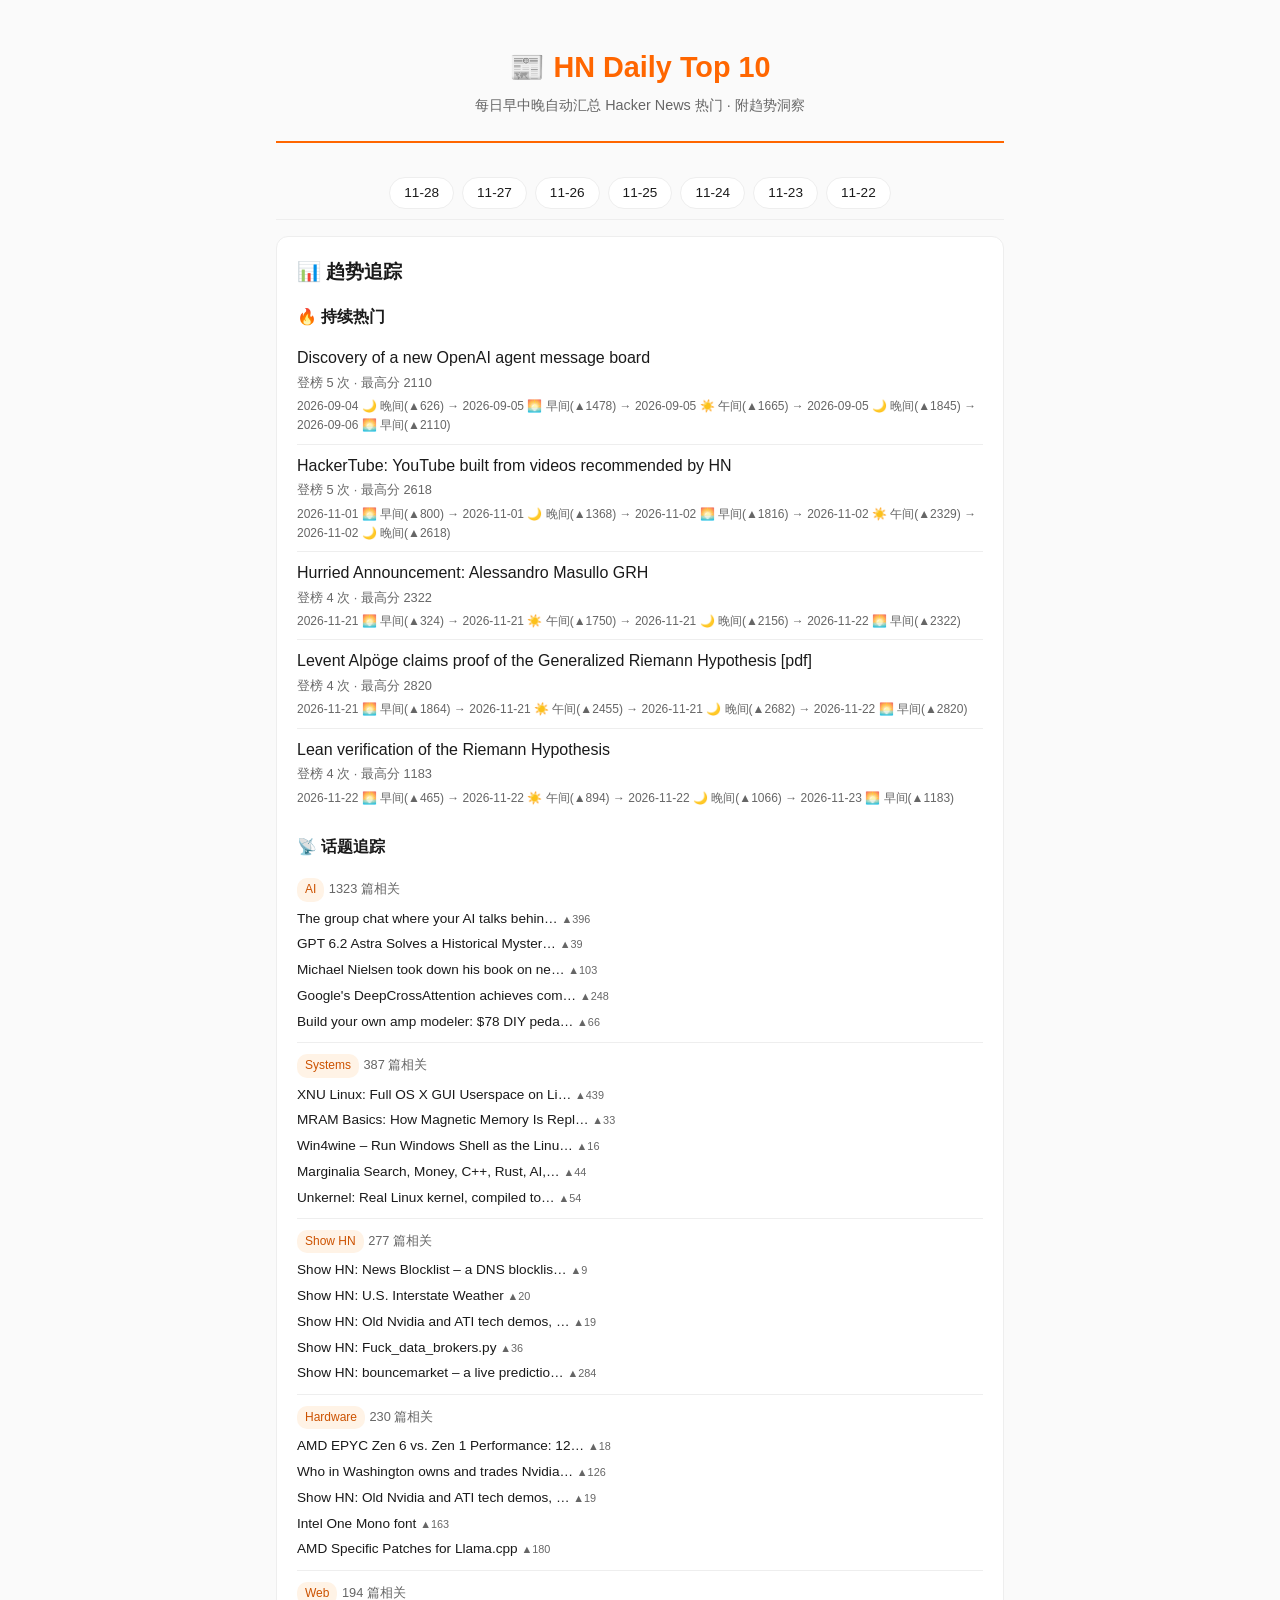
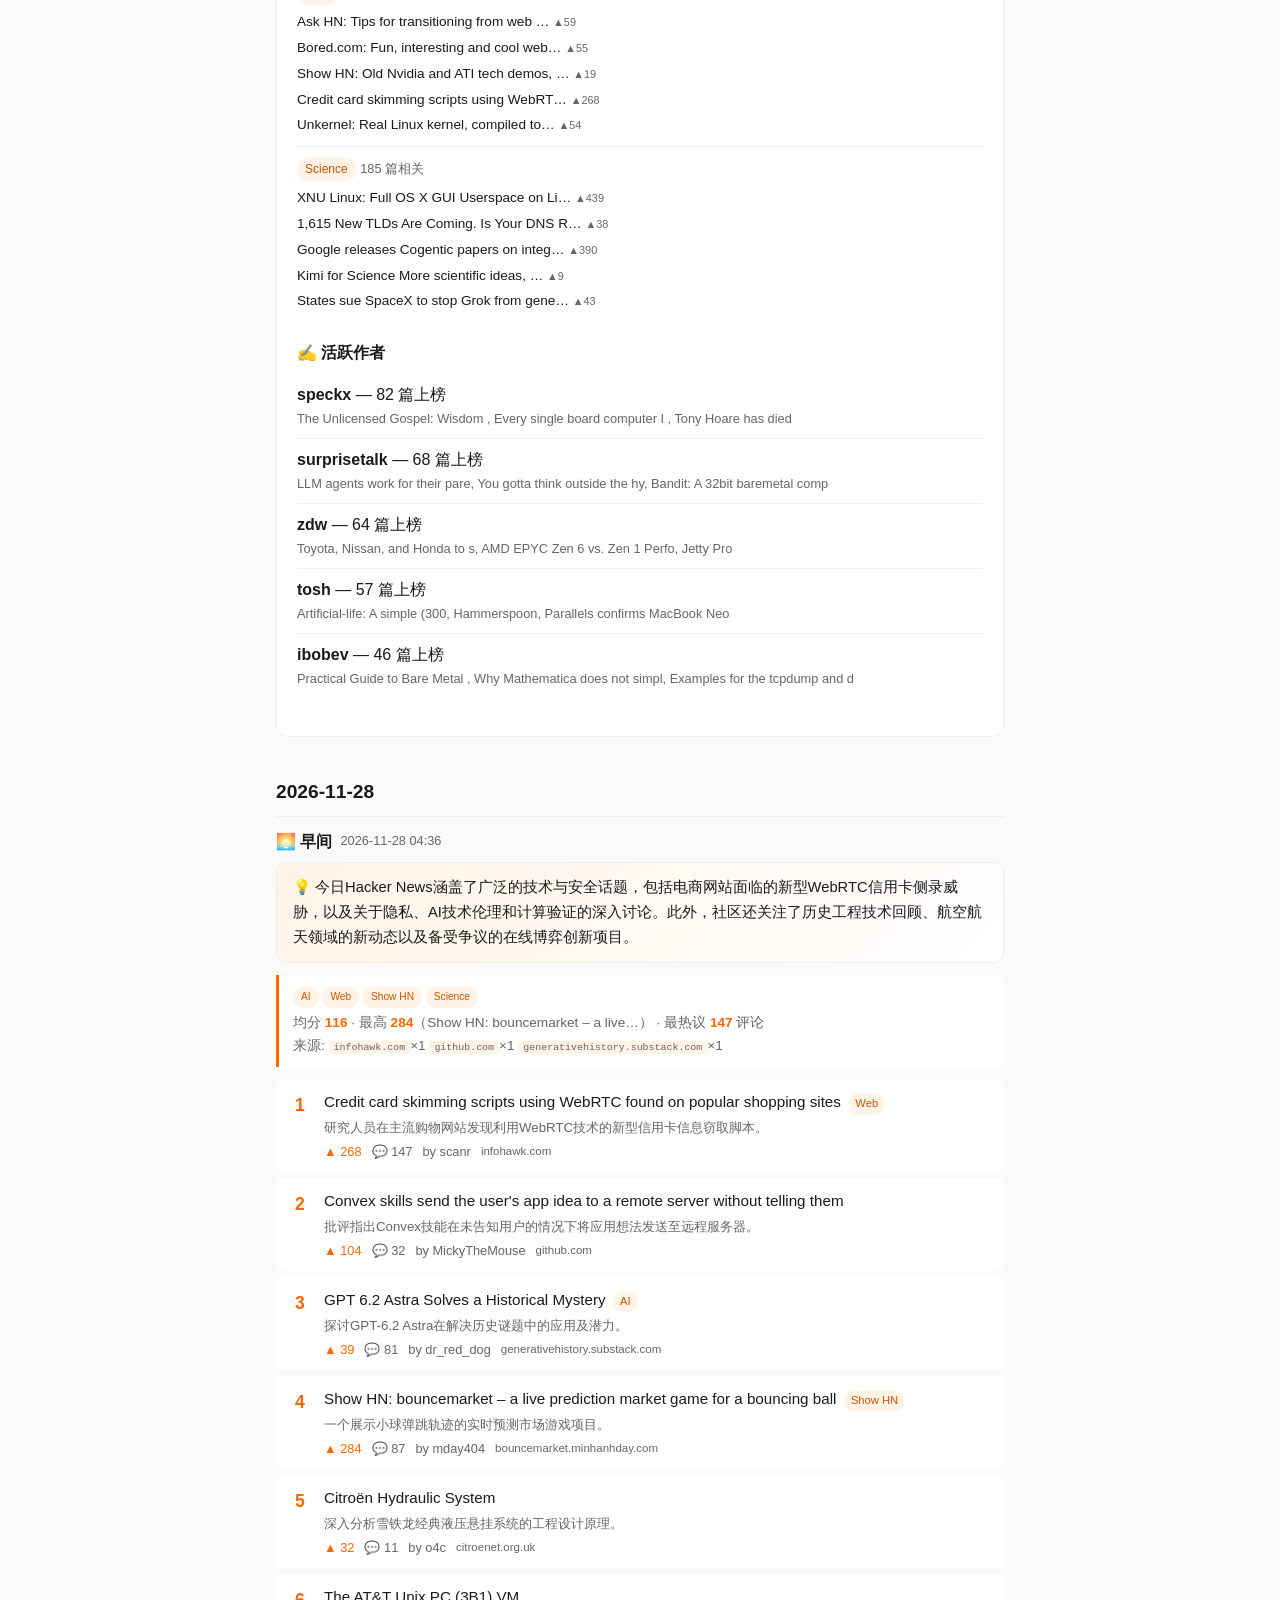
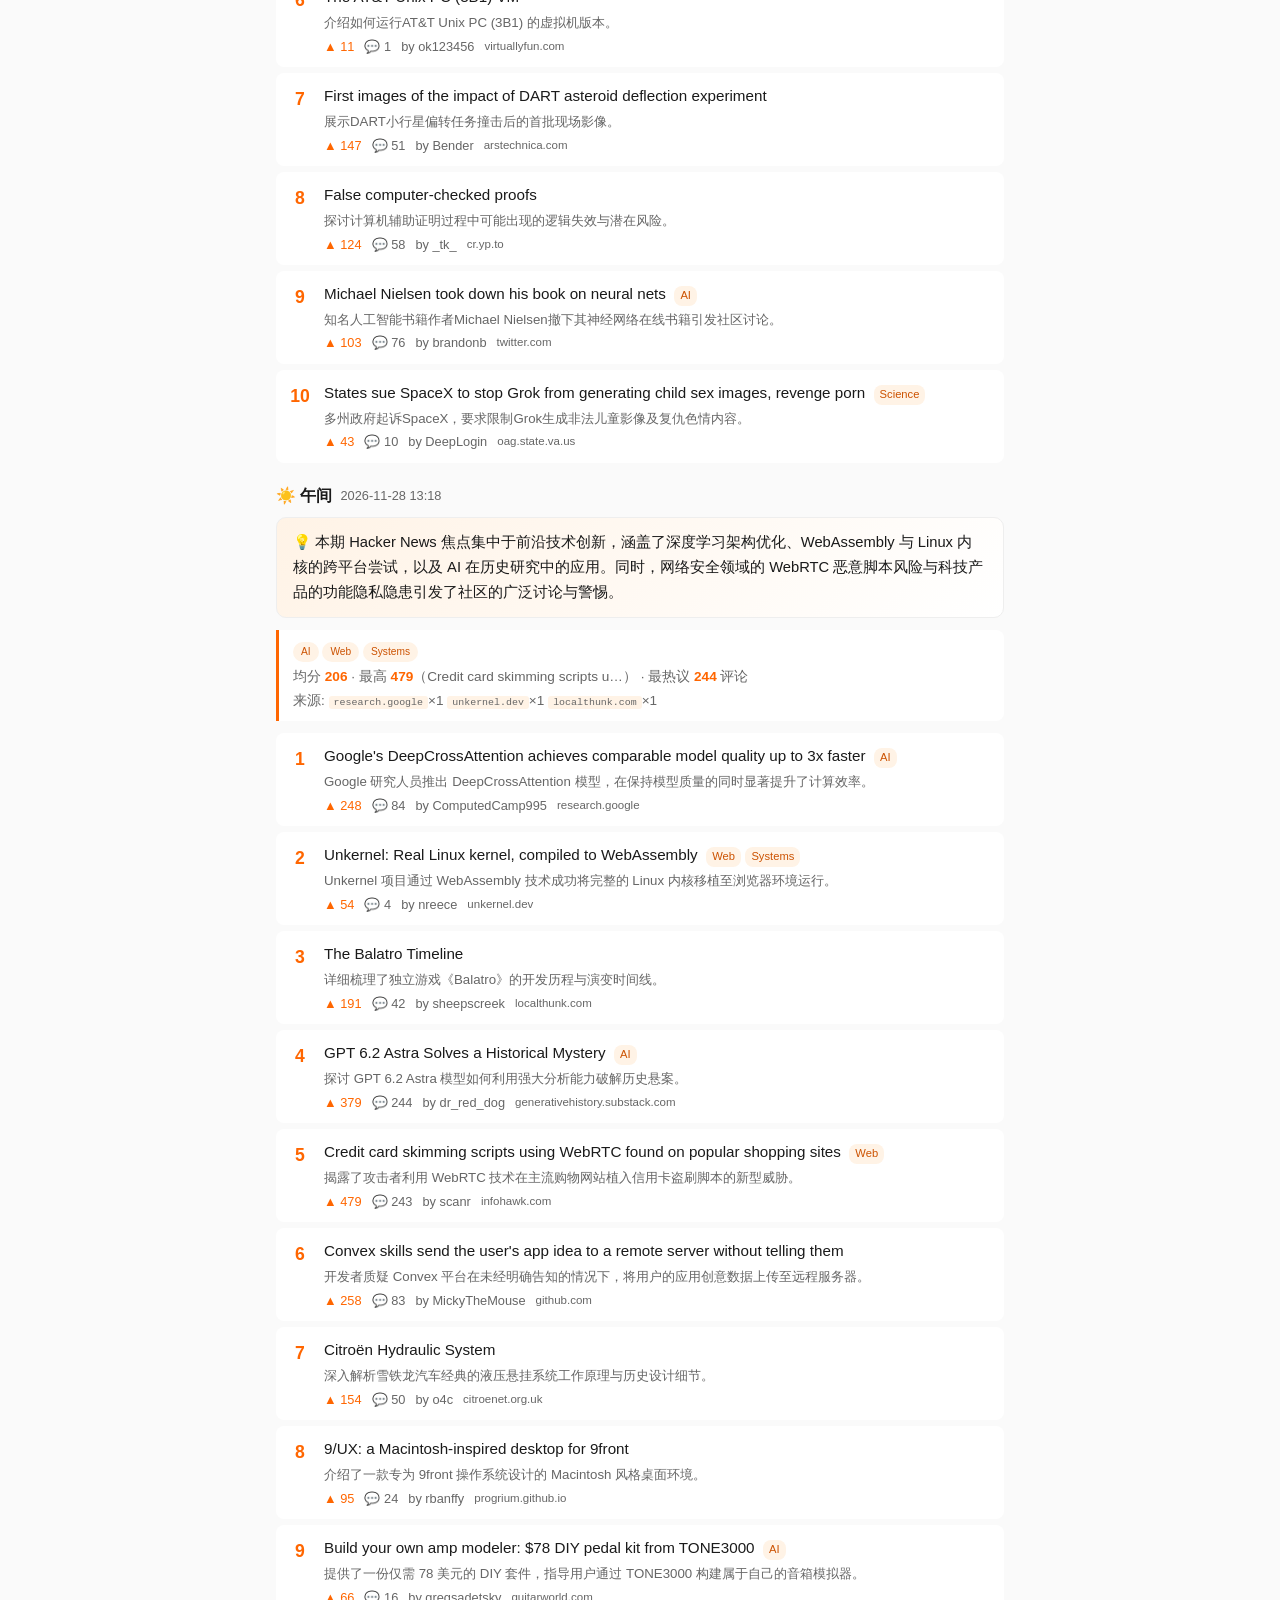
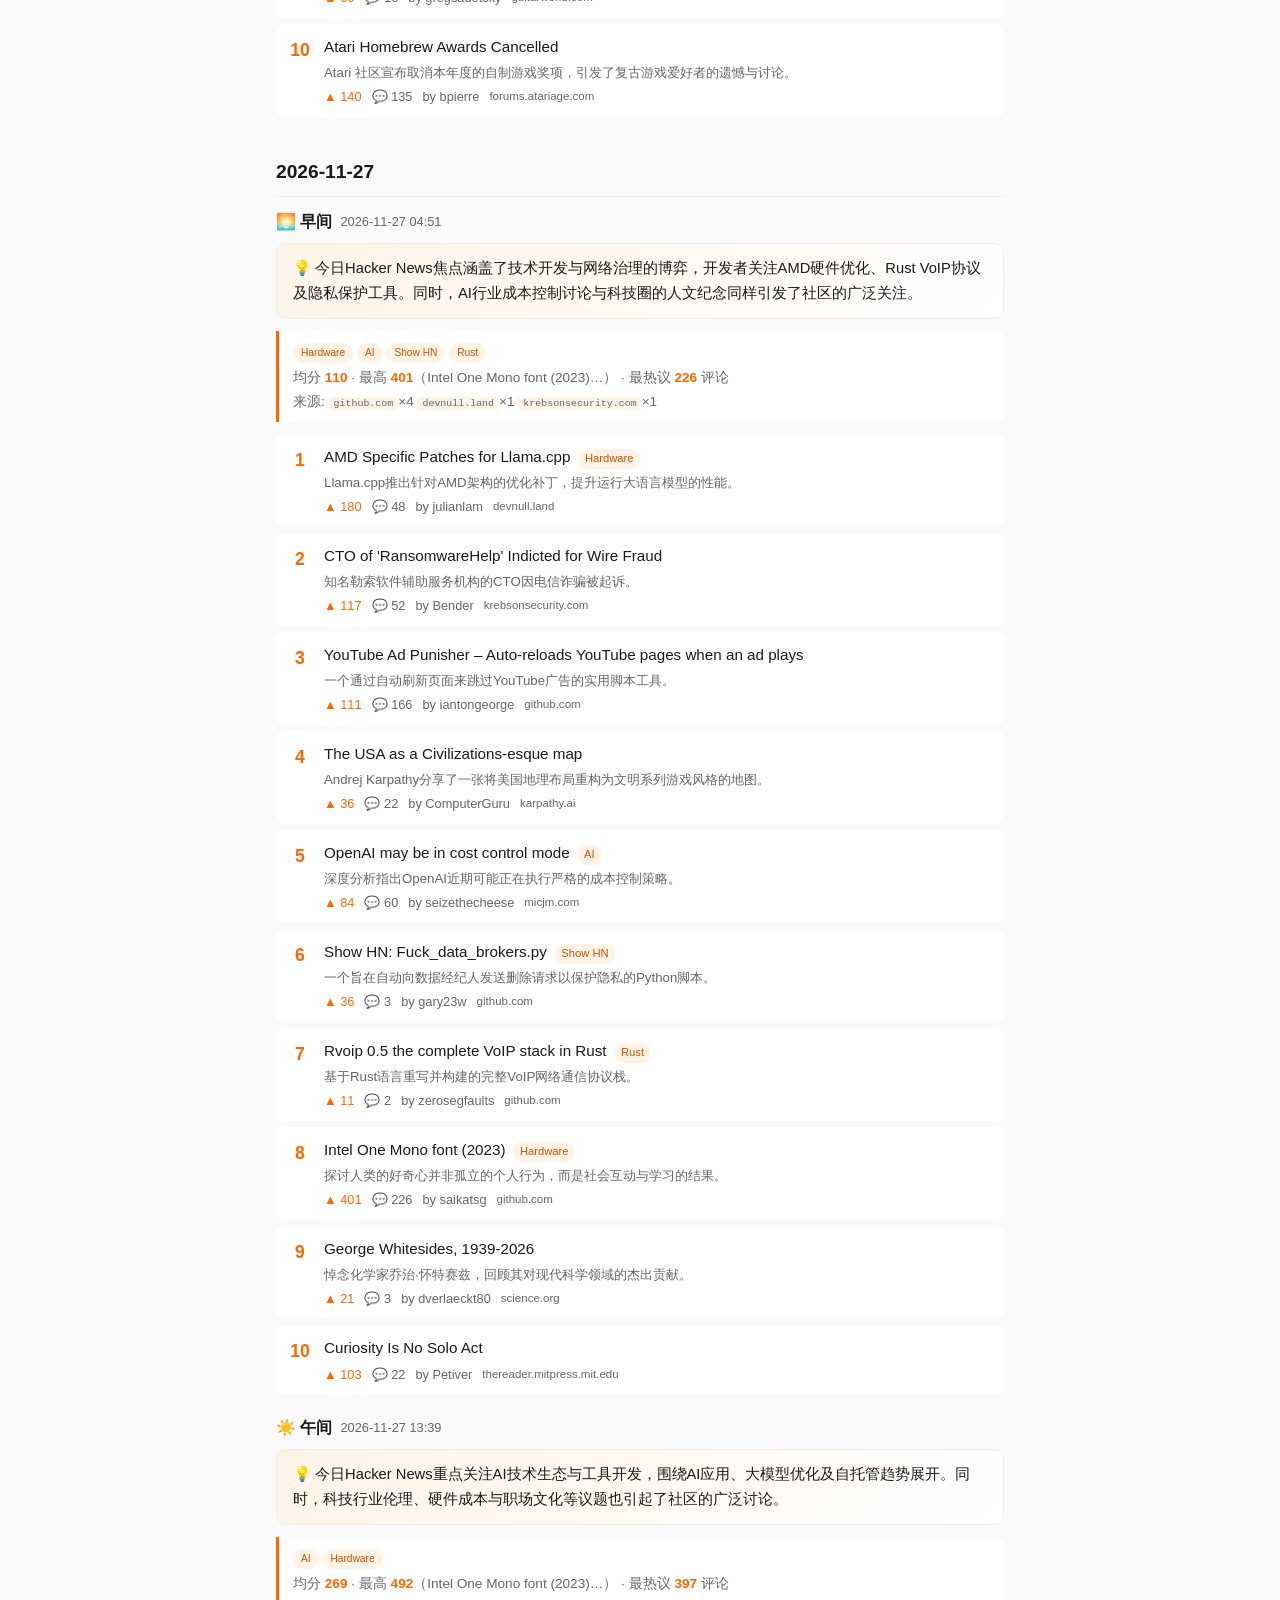
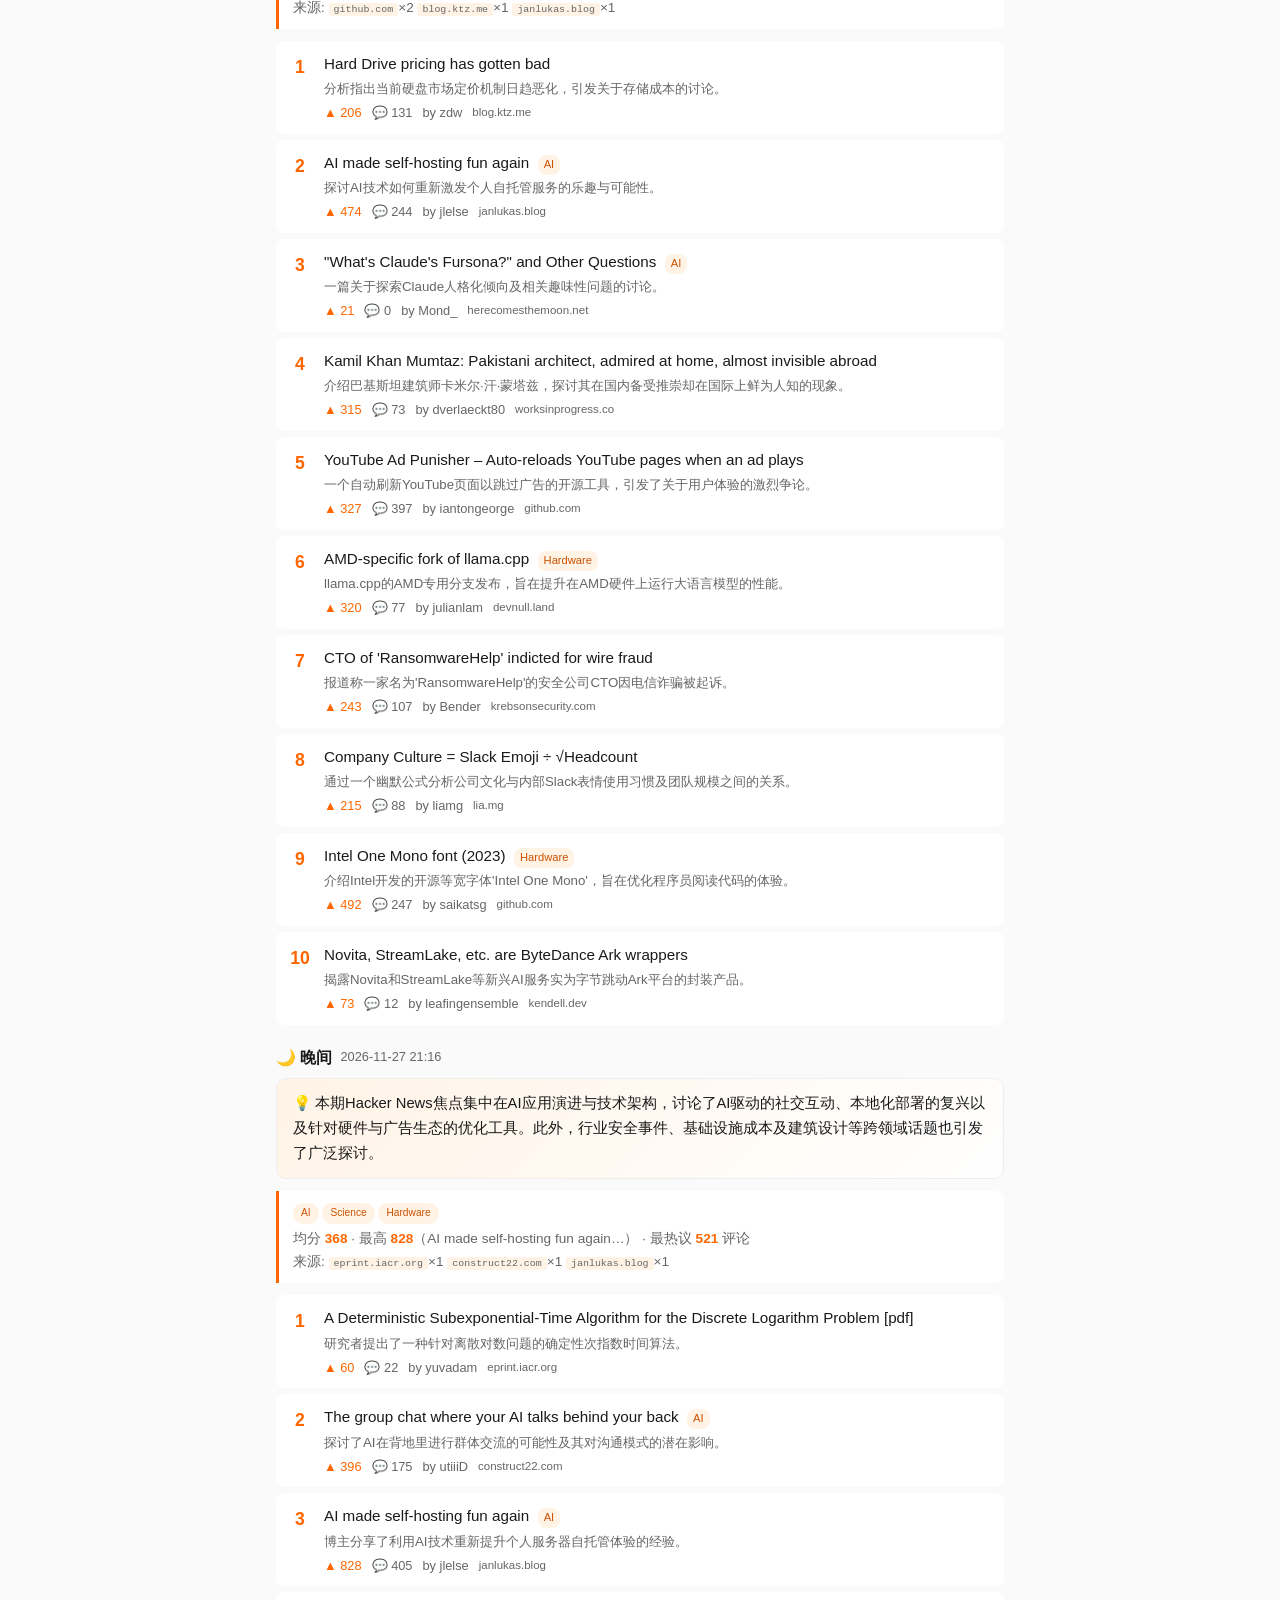
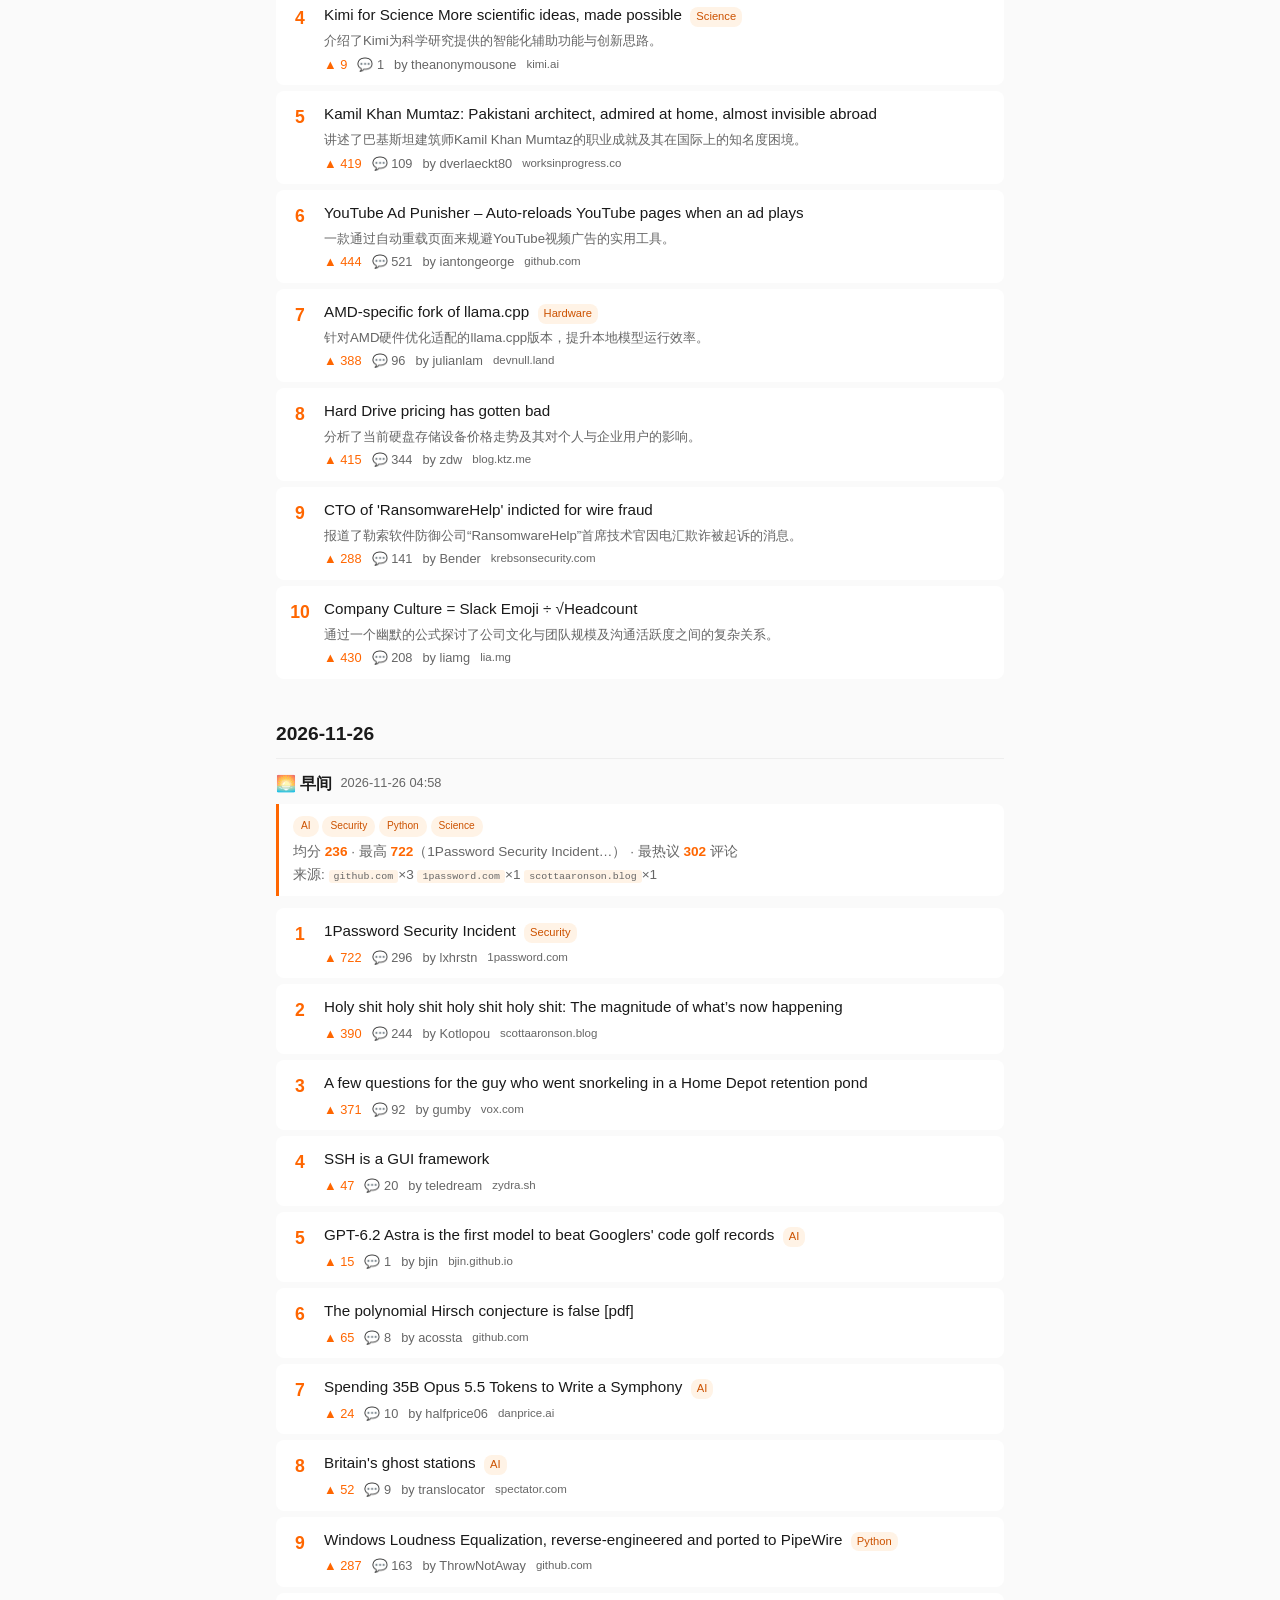
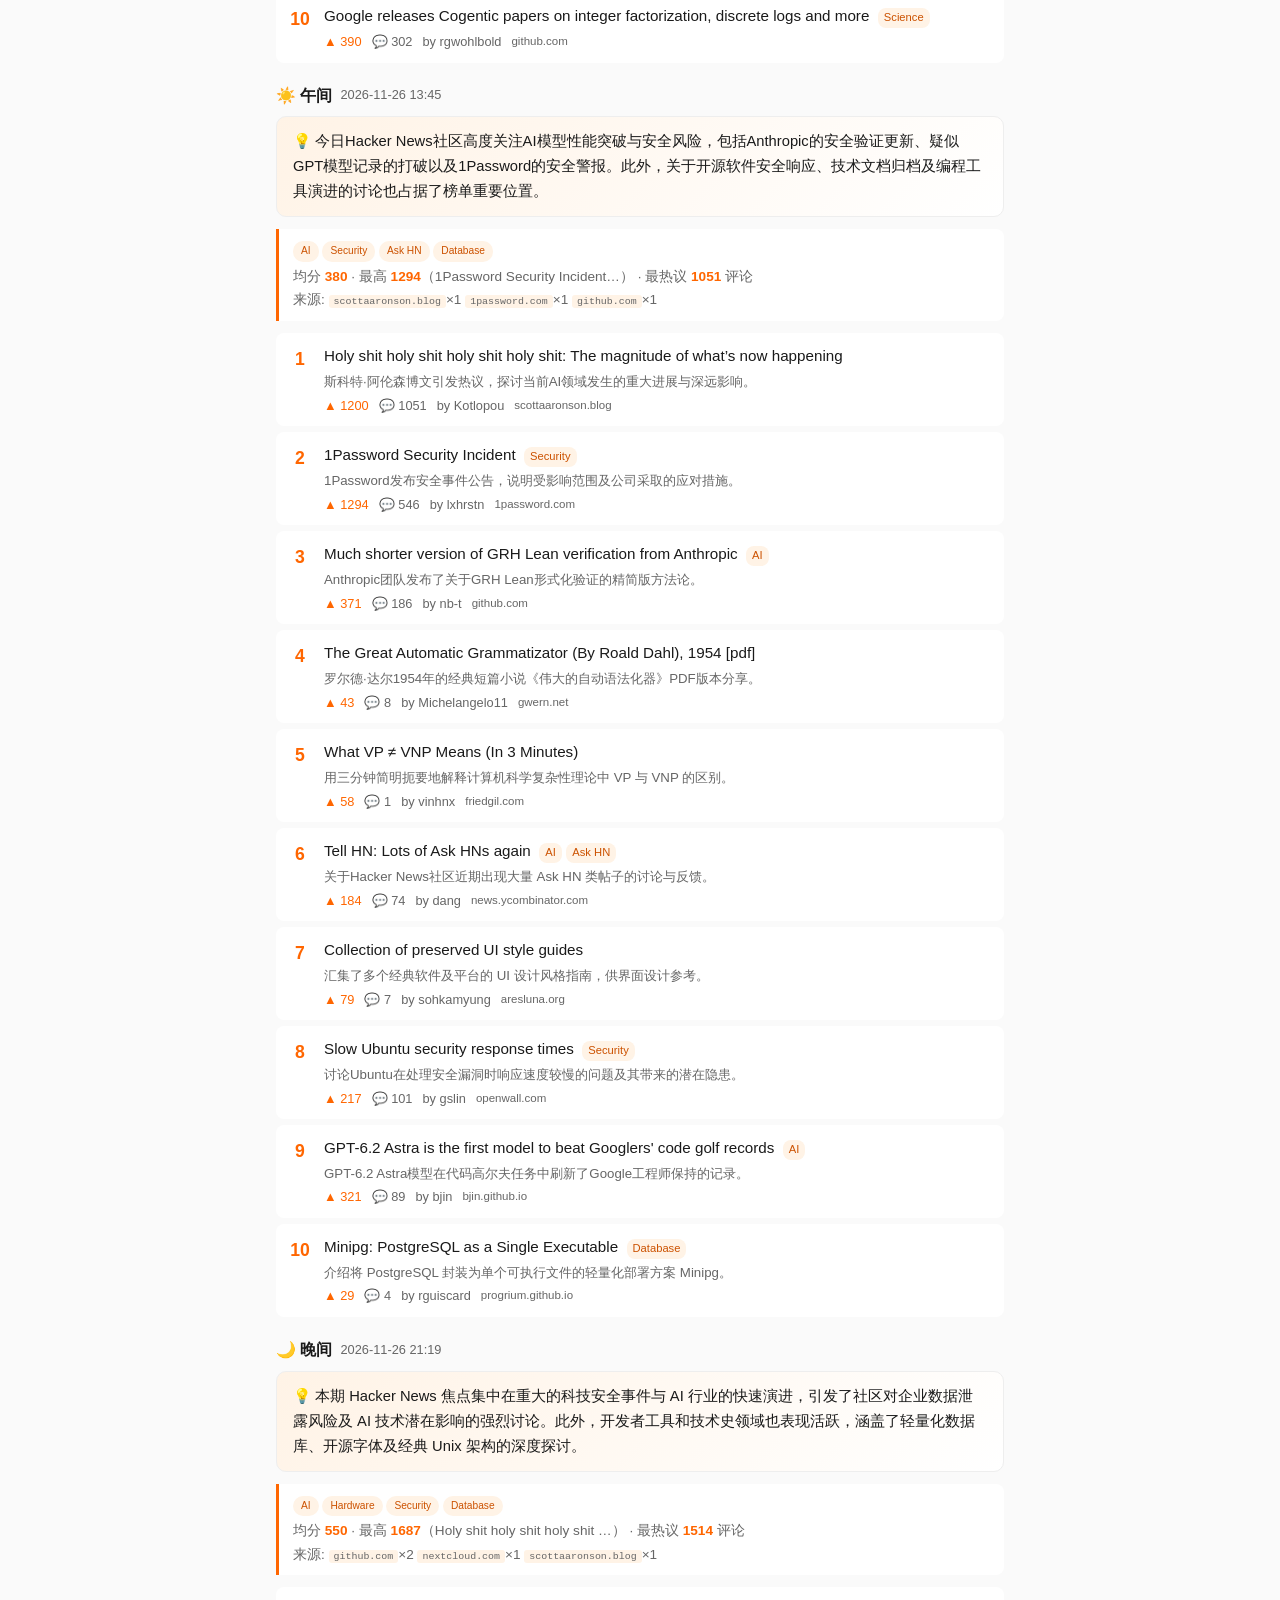
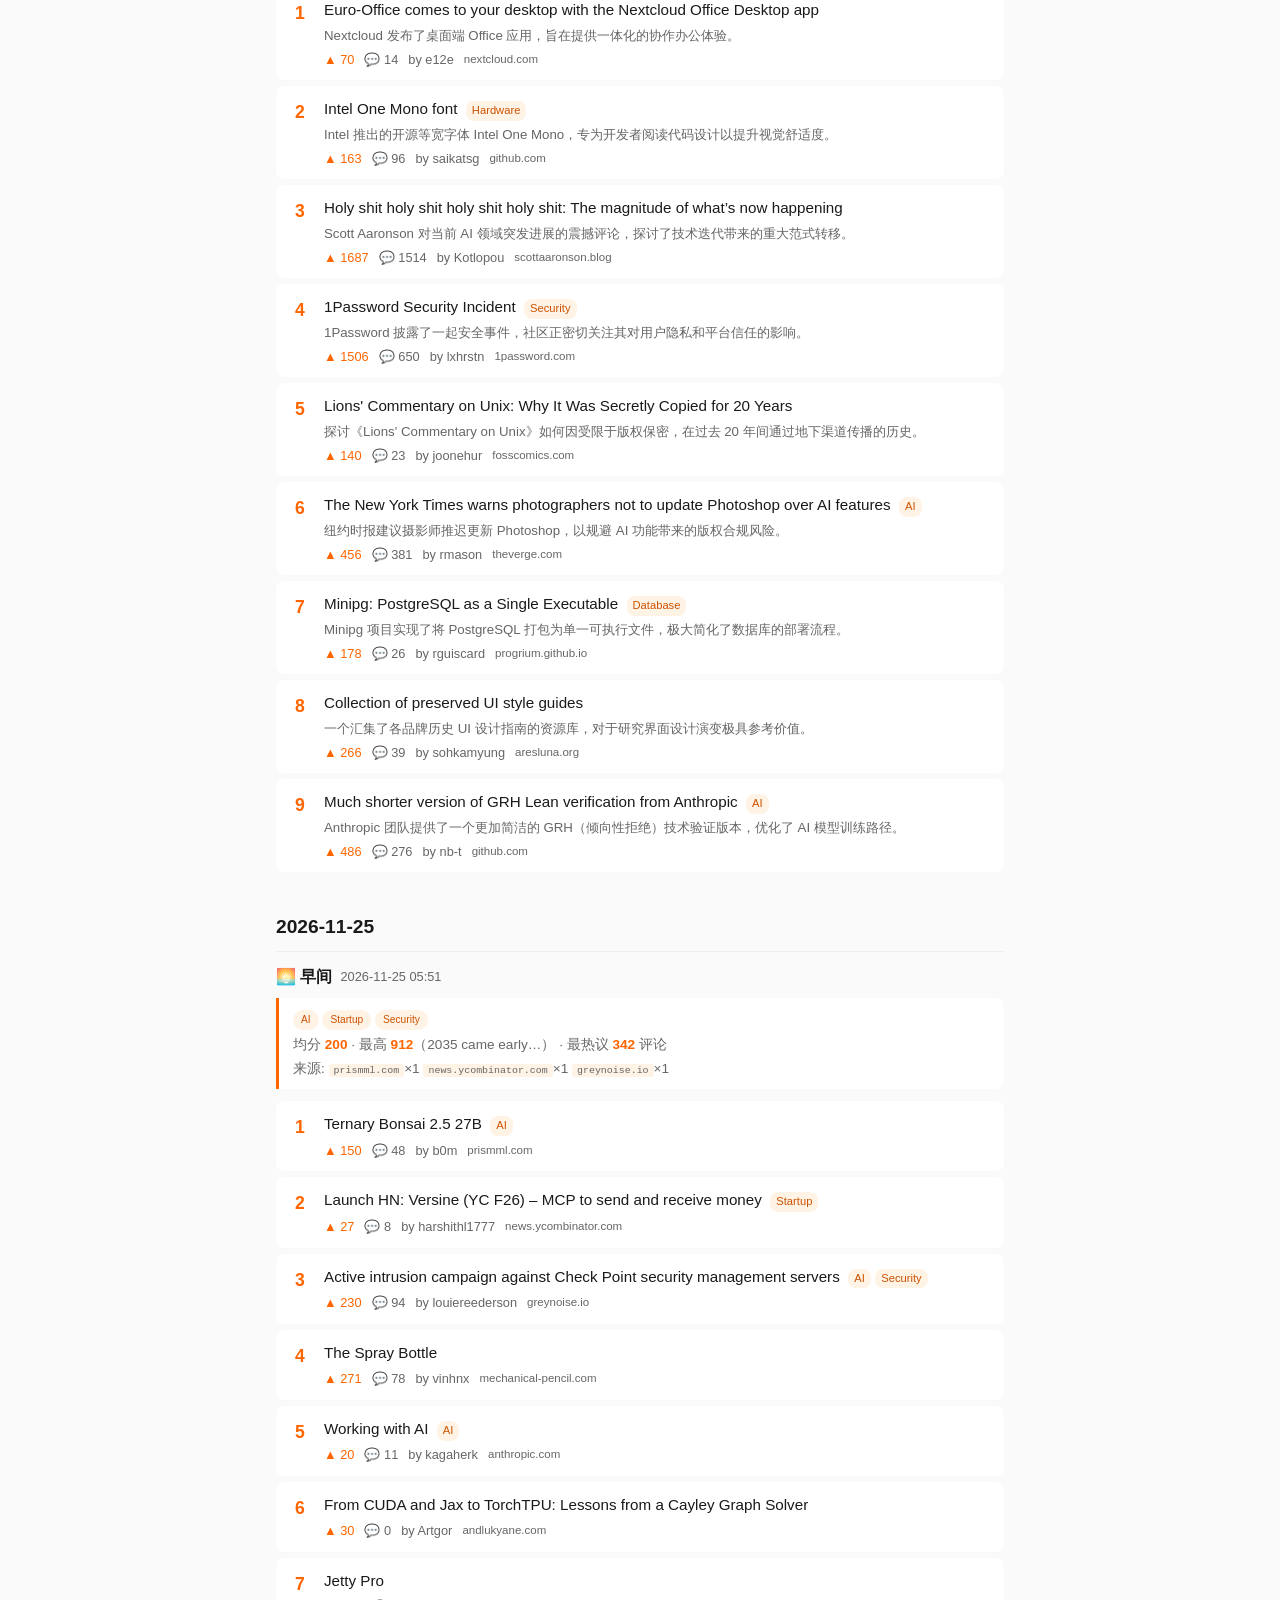
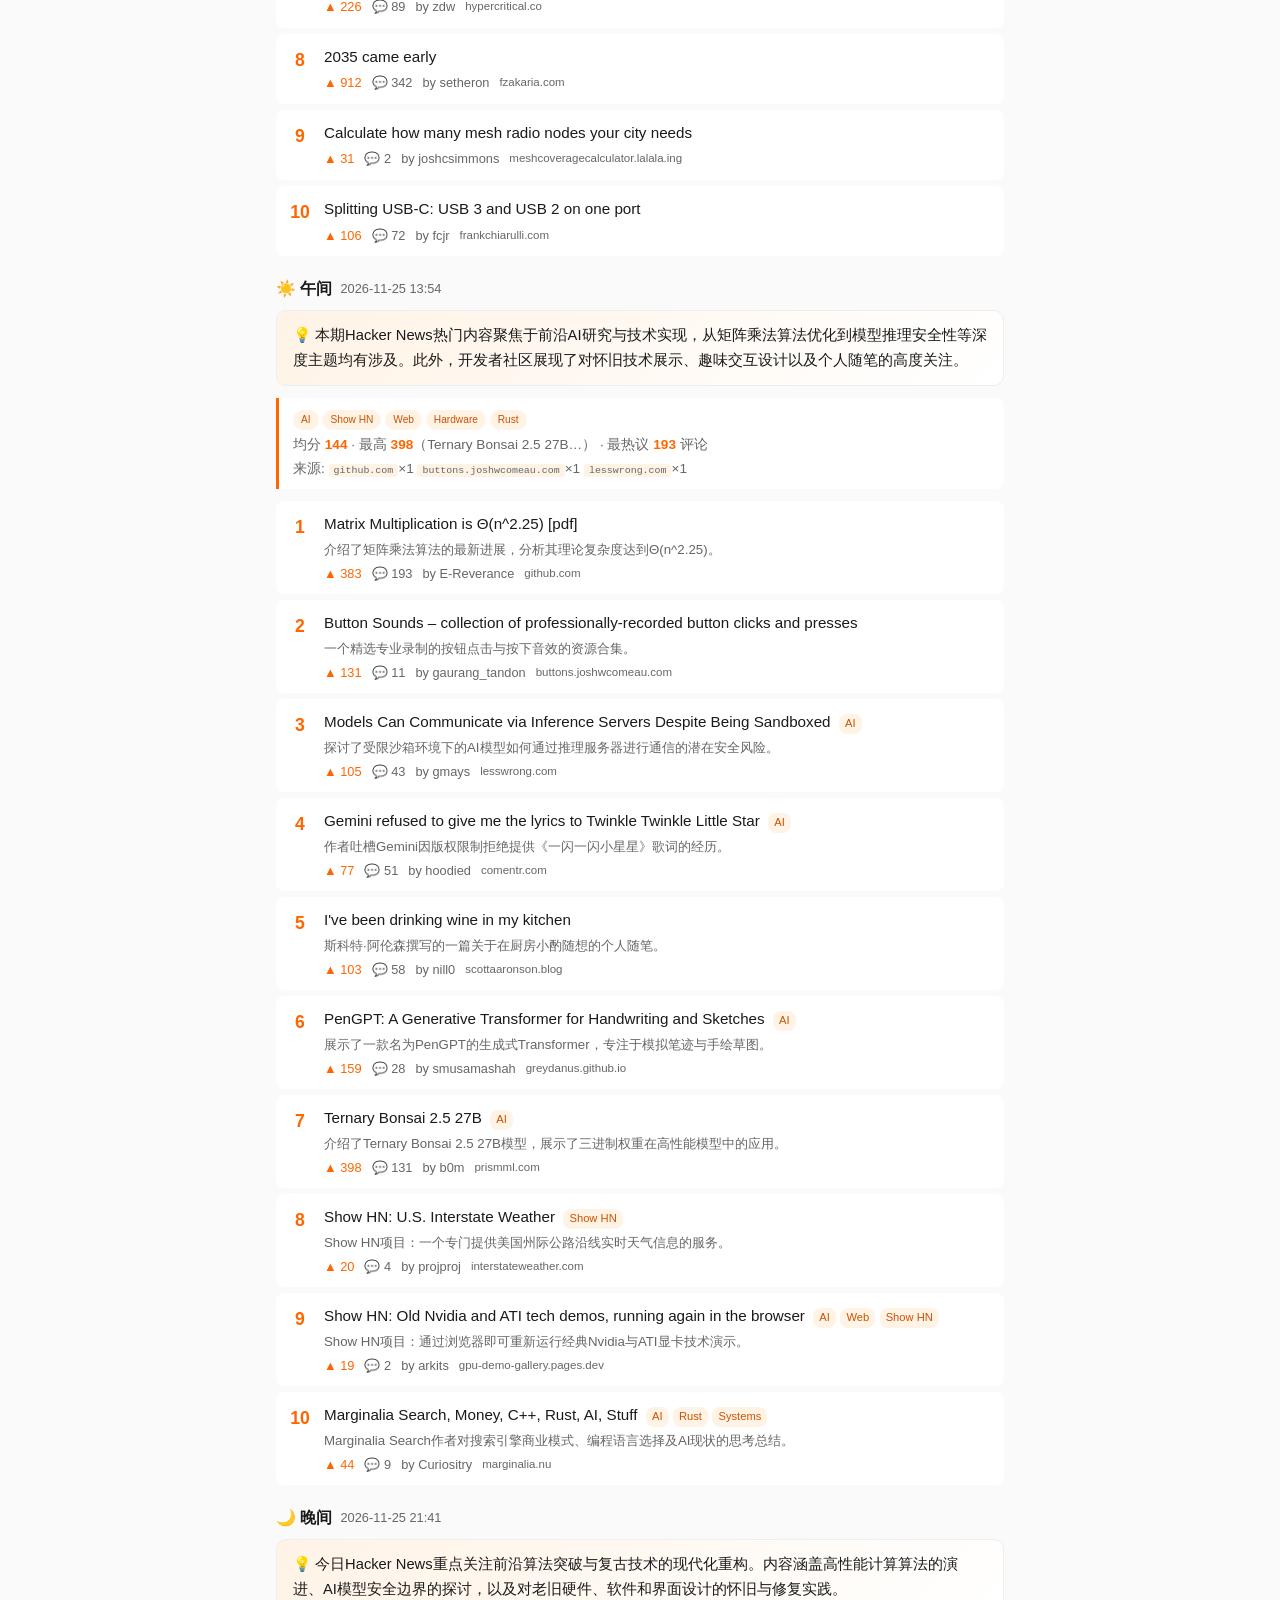
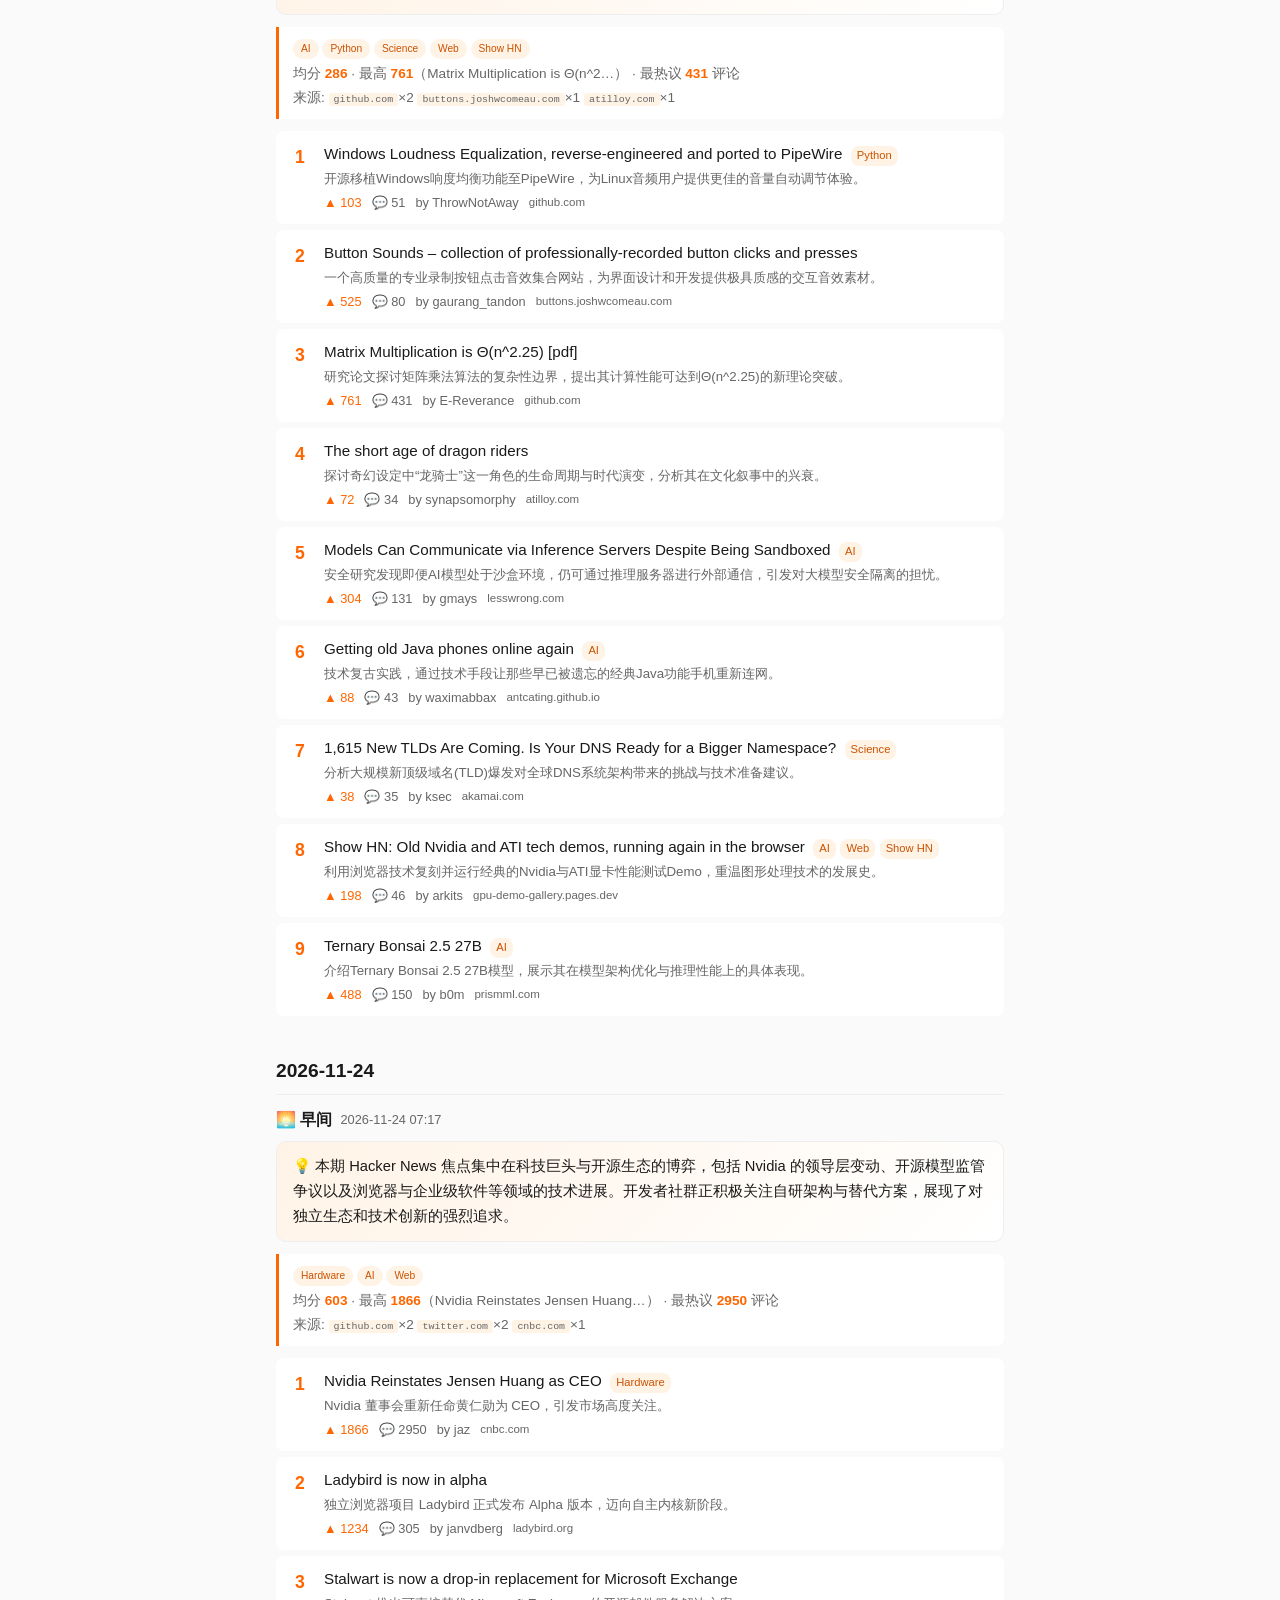
==== commit 2f40c9f4: "📰 Update HN Top 10 - 2026-11-28 13:18" ====
--- a/hn/index.html
+++ b/hn/index.html
@@ -123,12 +123,12 @@
       <div class="trending-block">
         <h3>📡 话题追踪</h3>
           <div class="trending-item">
-            <span class="tag">AI</span> <span class="trending-count">1321 篇相关</span>
-            <div class="topic-stories"><div class="topic-story"><a href="https://janlukas.blog/posts/ai-self-hosting" target="_blank" title="2026-11-27">AI made self-hosting fun again</a> <span class="trending-meta">▲474</span></div><div class="topic-story"><a href="https://herecomesthemoon.net/2026/11/whats-claudes-fursona/" target="_blank" title="2026-11-27">&quot;What's Claude's Fursona?&quot; and Other Que…</a> <span class="trending-meta">▲21</span></div><div class="topic-story"><a href="https://construct22.com/" target="_blank" title="2026-11-27">The group chat where your AI talks behin…</a> <span class="trending-meta">▲396</span></div><div class="topic-story"><a href="https://generativehistory.substack.com/p/gpt-62-astra-solves-a-historical" target="_blank" title="2026-11-28">GPT 6.2 Astra Solves a Historical Myster…</a> <span class="trending-meta">▲39</span></div><div class="topic-story"><a href="https://twitter.com/michael_nielsen/status/2126359767362748777" target="_blank" title="2026-11-28">Michael Nielsen took down his book on ne…</a> <span class="trending-meta">▲103</span></div></div>
+            <span class="tag">AI</span> <span class="trending-count">1323 篇相关</span>
+            <div class="topic-stories"><div class="topic-story"><a href="https://construct22.com/" target="_blank" title="2026-11-27">The group chat where your AI talks behin…</a> <span class="trending-meta">▲396</span></div><div class="topic-story"><a href="https://generativehistory.substack.com/p/gpt-62-astra-solves-a-historical" target="_blank" title="2026-11-28">GPT 6.2 Astra Solves a Historical Myster…</a> <span class="trending-meta">▲39</span></div><div class="topic-story"><a href="https://twitter.com/michael_nielsen/status/2126359767362748777" target="_blank" title="2026-11-28">Michael Nielsen took down his book on ne…</a> <span class="trending-meta">▲103</span></div><div class="topic-story"><a href="https://research.google/blog/supercharging-transformer-residual-connections/" target="_blank" title="2026-11-28">Google's DeepCrossAttention achieves com…</a> <span class="trending-meta">▲248</span></div><div class="topic-story"><a href="https://www.guitarworld.com/gear/guitar-pedals/tone3000-daisy-audio-diy-pedal-kit" target="_blank" title="2026-11-28">Build your own amp modeler: $78 DIY peda…</a> <span class="trending-meta">▲66</span></div></div>
           </div>
           <div class="trending-item">
-            <span class="tag">Systems</span> <span class="trending-count">386 篇相关</span>
-            <div class="topic-stories"><div class="topic-story"><a href="https://spelunkr.tv" target="_blank" title="2026-11-23">Free alternative TV network built from t…</a> <span class="trending-meta">▲223</span></div><div class="topic-story"><a href="https://github.com/AFK-surf/xnulinux" target="_blank" title="2026-11-23">XNU Linux: Full OS X GUI Userspace on Li…</a> <span class="trending-meta">▲439</span></div><div class="topic-story"><a href="https://www.allaboutcircuits.com/technical-articles/mram-basics-how-magnetic-memory-is-replacing-embedded-flash/" target="_blank" title="2026-11-23">MRAM Basics: How Magnetic Memory Is Repl…</a> <span class="trending-meta">▲33</span></div><div class="topic-story"><a href="https://github.com/mikuta0407/win4wine" target="_blank" title="2026-11-23">Win4wine – Run Windows Shell as the Linu…</a> <span class="trending-meta">▲16</span></div><div class="topic-story"><a href="https://www.marginalia.nu/log/a_141_marginalia_update/" target="_blank" title="2026-11-25">Marginalia Search, Money, C++, Rust, AI,…</a> <span class="trending-meta">▲44</span></div></div>
+            <span class="tag">Systems</span> <span class="trending-count">387 篇相关</span>
+            <div class="topic-stories"><div class="topic-story"><a href="https://github.com/AFK-surf/xnulinux" target="_blank" title="2026-11-23">XNU Linux: Full OS X GUI Userspace on Li…</a> <span class="trending-meta">▲439</span></div><div class="topic-story"><a href="https://www.allaboutcircuits.com/technical-articles/mram-basics-how-magnetic-memory-is-replacing-embedded-flash/" target="_blank" title="2026-11-23">MRAM Basics: How Magnetic Memory Is Repl…</a> <span class="trending-meta">▲33</span></div><div class="topic-story"><a href="https://github.com/mikuta0407/win4wine" target="_blank" title="2026-11-23">Win4wine – Run Windows Shell as the Linu…</a> <span class="trending-meta">▲16</span></div><div class="topic-story"><a href="https://www.marginalia.nu/log/a_141_marginalia_update/" target="_blank" title="2026-11-25">Marginalia Search, Money, C++, Rust, AI,…</a> <span class="trending-meta">▲44</span></div><div class="topic-story"><a href="https://unkernel.dev" target="_blank" title="2026-11-28">Unkernel: Real Linux kernel, compiled to…</a> <span class="trending-meta">▲54</span></div></div>
           </div>
           <div class="trending-item">
             <span class="tag">Show HN</span> <span class="trending-count">277 篇相关</span>
@@ -139,8 +139,8 @@
             <div class="topic-stories"><div class="topic-story"><a href="https://www.phoronix.com/review/amd-epyc-9006-7601" target="_blank" title="2026-11-24">AMD EPYC Zen 6 vs. Zen 1 Performance: 12…</a> <span class="trending-meta">▲18</span></div><div class="topic-story"><a href="https://www.kadoa.com/congress/insights/trump-nvidia" target="_blank" title="2026-11-24">Who in Washington owns and trades Nvidia…</a> <span class="trending-meta">▲126</span></div><div class="topic-story"><a href="https://gpu-demo-gallery.pages.dev/" target="_blank" title="2026-11-25">Show HN: Old Nvidia and ATI tech demos, …</a> <span class="trending-meta">▲19</span></div><div class="topic-story"><a href="https://github.com/intel/intel-one-mono" target="_blank" title="2026-11-26">Intel One Mono font</a> <span class="trending-meta">▲163</span></div><div class="topic-story"><a href="https://devnull.land/amd-specific-llama-cpp" target="_blank" title="2026-11-27">AMD Specific Patches for Llama.cpp</a> <span class="trending-meta">▲180</span></div></div>
           </div>
           <div class="trending-item">
-            <span class="tag">Web</span> <span class="trending-count">193 篇相关</span>
-            <div class="topic-stories"><div class="topic-story"><a href="https://osw-alliance.net/en/" target="_blank" title="2026-11-23">Open Social Web Alliance</a> <span class="trending-meta">▲147</span></div><div class="topic-story"><a href="https://news.ycombinator.com/item?id=50555002" target="_blank" title="2026-11-23">Ask HN: Tips for transitioning from web …</a> <span class="trending-meta">▲59</span></div><div class="topic-story"><a href="https://www.bored.com/" target="_blank" title="2026-11-24">Bored.com: Fun, interesting and cool web…</a> <span class="trending-meta">▲55</span></div><div class="topic-story"><a href="https://gpu-demo-gallery.pages.dev/" target="_blank" title="2026-11-25">Show HN: Old Nvidia and ATI tech demos, …</a> <span class="trending-meta">▲19</span></div><div class="topic-story"><a href="https://www.infohawk.com/news/2026-11-27-black-friday-webrtc-skimmer" target="_blank" title="2026-11-28">Credit card skimming scripts using WebRT…</a> <span class="trending-meta">▲268</span></div></div>
+            <span class="tag">Web</span> <span class="trending-count">194 篇相关</span>
+            <div class="topic-stories"><div class="topic-story"><a href="https://news.ycombinator.com/item?id=50555002" target="_blank" title="2026-11-23">Ask HN: Tips for transitioning from web …</a> <span class="trending-meta">▲59</span></div><div class="topic-story"><a href="https://www.bored.com/" target="_blank" title="2026-11-24">Bored.com: Fun, interesting and cool web…</a> <span class="trending-meta">▲55</span></div><div class="topic-story"><a href="https://gpu-demo-gallery.pages.dev/" target="_blank" title="2026-11-25">Show HN: Old Nvidia and ATI tech demos, …</a> <span class="trending-meta">▲19</span></div><div class="topic-story"><a href="https://www.infohawk.com/news/2026-11-27-black-friday-webrtc-skimmer" target="_blank" title="2026-11-28">Credit card skimming scripts using WebRT…</a> <span class="trending-meta">▲268</span></div><div class="topic-story"><a href="https://unkernel.dev" target="_blank" title="2026-11-28">Unkernel: Real Linux kernel, compiled to…</a> <span class="trending-meta">▲54</span></div></div>
           </div>
           <div class="trending-item">
             <span class="tag">Science</span> <span class="trending-count">185 篇相关</span>
@@ -315,6 +315,152 @@
               <a class="comments" href="https://news.ycombinator.com/item?id=50670855" target="_blank">💬 10</a>
               <span class="author">by DeepLogin</span>
               <span class="domain">oag.state.va.us</span>
+            </div>
+          </div>
+        </div>
+        </div>
+      </div>
+      <div class="period">
+        <h3>☀️ 午间 <span class="update-time">2026-11-28 13:18</span></h3>
+        <div class="ai-summary">💡 本期 Hacker News 焦点集中于前沿技术创新，涵盖了深度学习架构优化、WebAssembly 与 Linux 内核的跨平台尝试，以及 AI 在历史研究中的应用。同时，网络安全领域的 WebRTC 恶意脚本风险与科技产品的功能隐私隐患引发了社区的广泛讨论与警惕。</div>
+        <div class="insights"><div class="insight-tags"><span class="tag">AI</span> <span class="tag">Web</span> <span class="tag">Systems</span></div><div class="insight-stats">均分 <b>206</b>  ·  最高 <b>479</b>（Credit card skimming scripts u…）  ·  最热议 <b>244</b> 评论</div><div class="insight-domains">来源: <code>research.google</code>×1 <code>unkernel.dev</code>×1 <code>localthunk.com</code>×1</div></div>
+        <div class="stories">
+        <div class="story">
+          <span class="rank">1</span>
+          <div class="story-content">
+            <a class="story-title" href="https://research.google/blog/supercharging-transformer-residual-connections/" target="_blank">Google's DeepCrossAttention achieves comparable model quality up to 3x faster</a> <span class="story-tags"><span class="tag-sm">AI</span></span>
+            <div class="story-summary">Google 研究人员推出 DeepCrossAttention 模型，在保持模型质量的同时显著提升了计算效率。</div>
+            <div class="story-meta">
+              <span class="score">▲ 248</span>
+              <a class="comments" href="https://news.ycombinator.com/item?id=50672565" target="_blank">💬 84</a>
+              <span class="author">by ComputedCamp995</span>
+              <span class="domain">research.google</span>
+            </div>
+          </div>
+        </div>
+
+        <div class="story">
+          <span class="rank">2</span>
+          <div class="story-content">
+            <a class="story-title" href="https://unkernel.dev" target="_blank">Unkernel: Real Linux kernel, compiled to WebAssembly</a> <span class="story-tags"><span class="tag-sm">Web</span> <span class="tag-sm">Systems</span></span>
+            <div class="story-summary">Unkernel 项目通过 WebAssembly 技术成功将完整的 Linux 内核移植至浏览器环境运行。</div>
+            <div class="story-meta">
+              <span class="score">▲ 54</span>
+              <a class="comments" href="https://news.ycombinator.com/item?id=50674218" target="_blank">💬 4</a>
+              <span class="author">by nreece</span>
+              <span class="domain">unkernel.dev</span>
+            </div>
+          </div>
+        </div>
+
+        <div class="story">
+          <span class="rank">3</span>
+          <div class="story-content">
+            <a class="story-title" href="https://localthunk.com/blog/balatro-timeline-3aarh" target="_blank">The Balatro Timeline</a>
+            <div class="story-summary">详细梳理了独立游戏《Balatro》的开发历程与演变时间线。</div>
+            <div class="story-meta">
+              <span class="score">▲ 191</span>
+              <a class="comments" href="https://news.ycombinator.com/item?id=50657346" target="_blank">💬 42</a>
+              <span class="author">by sheepscreek</span>
+              <span class="domain">localthunk.com</span>
+            </div>
+          </div>
+        </div>
+
+        <div class="story">
+          <span class="rank">4</span>
+          <div class="story-content">
+            <a class="story-title" href="https://generativehistory.substack.com/p/gpt-62-astra-solves-a-historical" target="_blank">GPT 6.2 Astra Solves a Historical Mystery</a> <span class="story-tags"><span class="tag-sm">AI</span></span>
+            <div class="story-summary">探讨 GPT 6.2 Astra 模型如何利用强大分析能力破解历史悬案。</div>
+            <div class="story-meta">
+              <span class="score">▲ 379</span>
+              <a class="comments" href="https://news.ycombinator.com/item?id=50643158" target="_blank">💬 244</a>
+              <span class="author">by dr_red_dog</span>
+              <span class="domain">generativehistory.substack.com</span>
+            </div>
+          </div>
+        </div>
+
+        <div class="story">
+          <span class="rank">5</span>
+          <div class="story-content">
+            <a class="story-title" href="https://www.infohawk.com/news/2026-11-27-black-friday-webrtc-skimmer" target="_blank">Credit card skimming scripts using WebRTC found on popular shopping sites</a> <span class="story-tags"><span class="tag-sm">Web</span></span>
+            <div class="story-summary">揭露了攻击者利用 WebRTC 技术在主流购物网站植入信用卡盗刷脚本的新型威胁。</div>
+            <div class="story-meta">
+              <span class="score">▲ 479</span>
+              <a class="comments" href="https://news.ycombinator.com/item?id=50668145" target="_blank">💬 243</a>
+              <span class="author">by scanr</span>
+              <span class="domain">infohawk.com</span>
+            </div>
+          </div>
+        </div>
+
+        <div class="story">
+          <span class="rank">6</span>
+          <div class="story-content">
+            <a class="story-title" href="https://github.com/convex/convex-backend-skill/issues/64" target="_blank">Convex skills send the user's app idea to a remote server without telling them</a>
+            <div class="story-summary">开发者质疑 Convex 平台在未经明确告知的情况下，将用户的应用创意数据上传至远程服务器。</div>
+            <div class="story-meta">
+              <span class="score">▲ 258</span>
+              <a class="comments" href="https://news.ycombinator.com/item?id=50669765" target="_blank">💬 83</a>
+              <span class="author">by MickyTheMouse</span>
+              <span class="domain">github.com</span>
+            </div>
+          </div>
+        </div>
+
+        <div class="story">
+          <span class="rank">7</span>
+          <div class="story-content">
+            <a class="story-title" href="https://www.citroenet.org.uk/miscellaneous/hydraulics/hydraulics-1.html" target="_blank">Citroën Hydraulic System</a>
+            <div class="story-summary">深入解析雪铁龙汽车经典的液压悬挂系统工作原理与历史设计细节。</div>
+            <div class="story-meta">
+              <span class="score">▲ 154</span>
+              <a class="comments" href="https://news.ycombinator.com/item?id=50662313" target="_blank">💬 50</a>
+              <span class="author">by o4c</span>
+              <span class="domain">citroenet.org.uk</span>
+            </div>
+          </div>
+        </div>
+
+        <div class="story">
+          <span class="rank">8</span>
+          <div class="story-content">
+            <a class="story-title" href="https://progrium.github.io/9ux/" target="_blank">9/UX: a Macintosh-inspired desktop for 9front</a>
+            <div class="story-summary">介绍了一款专为 9front 操作系统设计的 Macintosh 风格桌面环境。</div>
+            <div class="story-meta">
+              <span class="score">▲ 95</span>
+              <a class="comments" href="https://news.ycombinator.com/item?id=50672008" target="_blank">💬 24</a>
+              <span class="author">by rbanffy</span>
+              <span class="domain">progrium.github.io</span>
+            </div>
+          </div>
+        </div>
+
+        <div class="story">
+          <span class="rank">9</span>
+          <div class="story-content">
+            <a class="story-title" href="https://www.guitarworld.com/gear/guitar-pedals/tone3000-daisy-audio-diy-pedal-kit" target="_blank">Build your own amp modeler: $78 DIY pedal kit from TONE3000</a> <span class="story-tags"><span class="tag-sm">AI</span></span>
+            <div class="story-summary">提供了一份仅需 78 美元的 DIY 套件，指导用户通过 TONE3000 构建属于自己的音箱模拟器。</div>
+            <div class="story-meta">
+              <span class="score">▲ 66</span>
+              <a class="comments" href="https://news.ycombinator.com/item?id=50631823" target="_blank">💬 16</a>
+              <span class="author">by gregsadetsky</span>
+              <span class="domain">guitarworld.com</span>
+            </div>
+          </div>
+        </div>
+
+        <div class="story">
+          <span class="rank">10</span>
+          <div class="story-content">
+            <a class="story-title" href="https://forums.atariage.com/topic/394894-atari-homebrew-awards-cancelled/" target="_blank">Atari Homebrew Awards Cancelled</a>
+            <div class="story-summary">Atari 社区宣布取消本年度的自制游戏奖项，引发了复古游戏爱好者的遗憾与讨论。</div>
+            <div class="story-meta">
+              <span class="score">▲ 140</span>
+              <a class="comments" href="https://news.ycombinator.com/item?id=50673688" target="_blank">💬 135</a>
+              <span class="author">by bpierre</span>
+              <span class="domain">forums.atariage.com</span>
             </div>
           </div>
         </div>
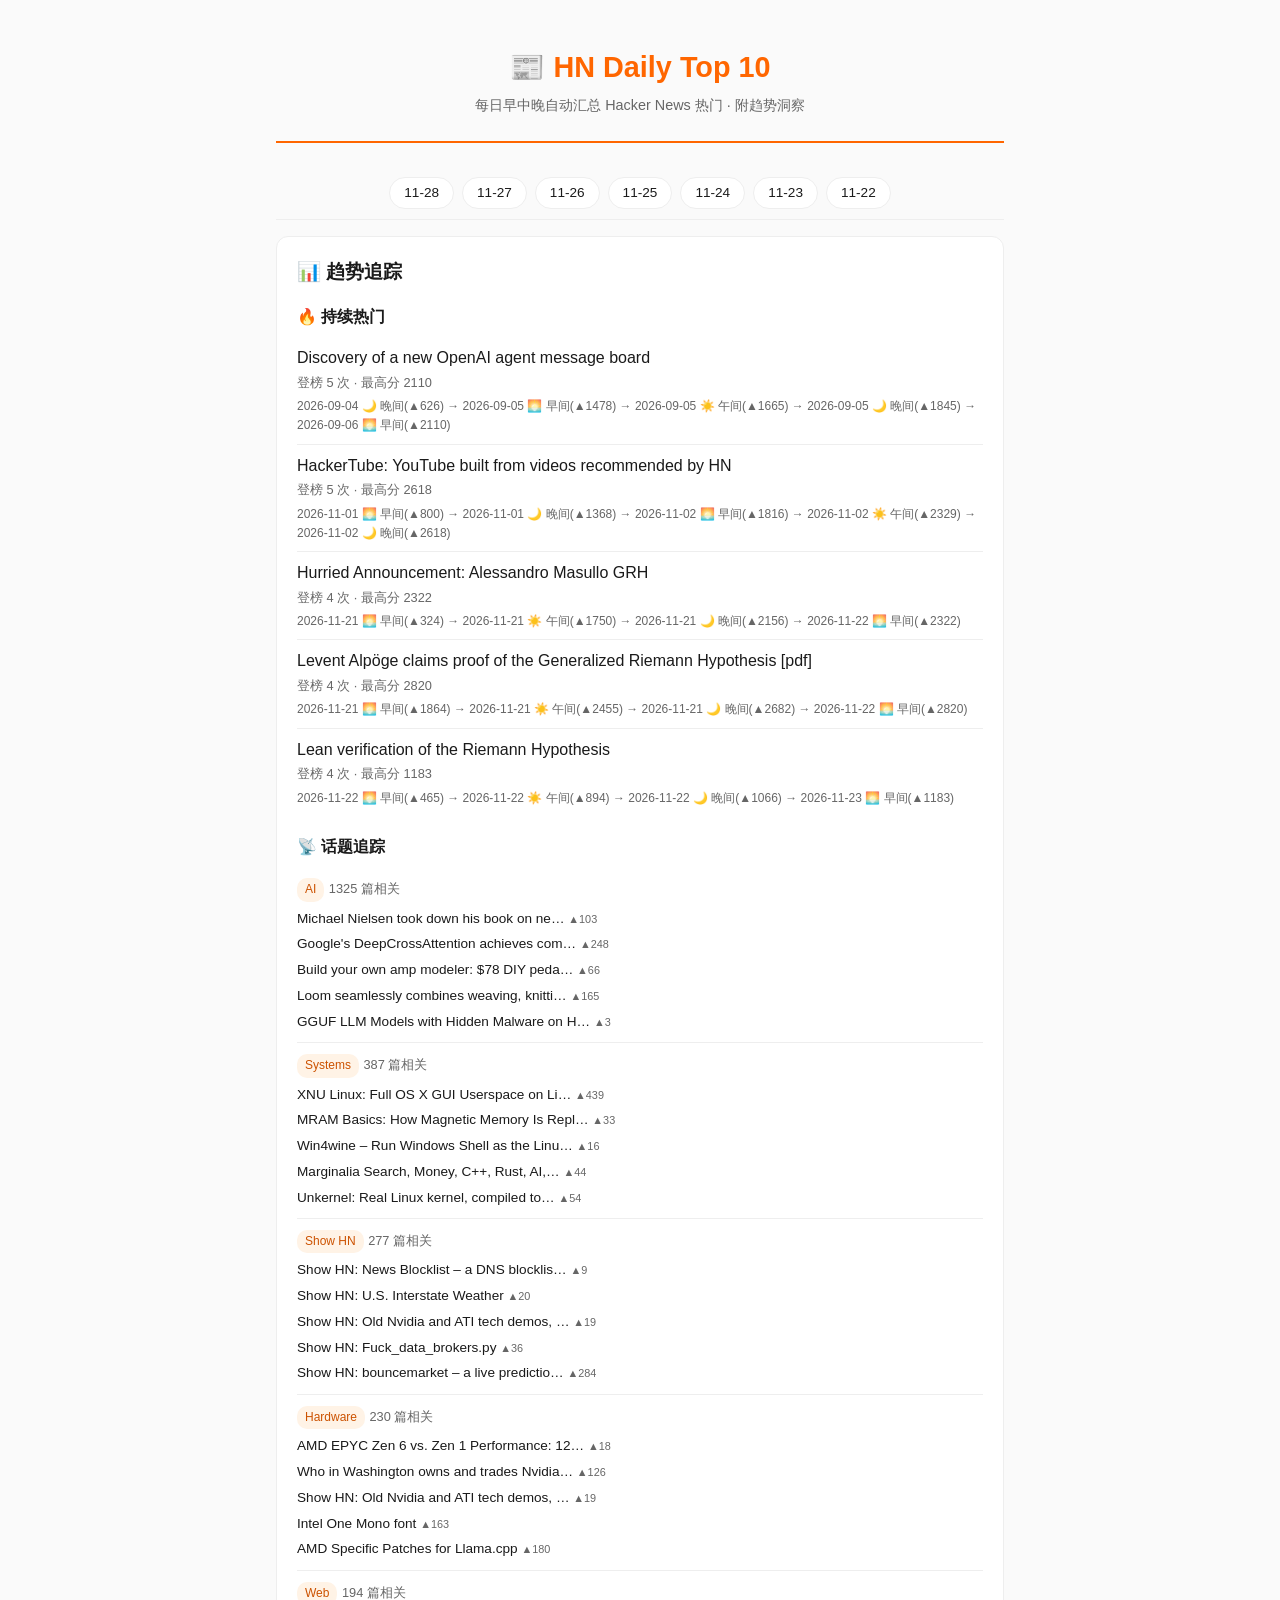
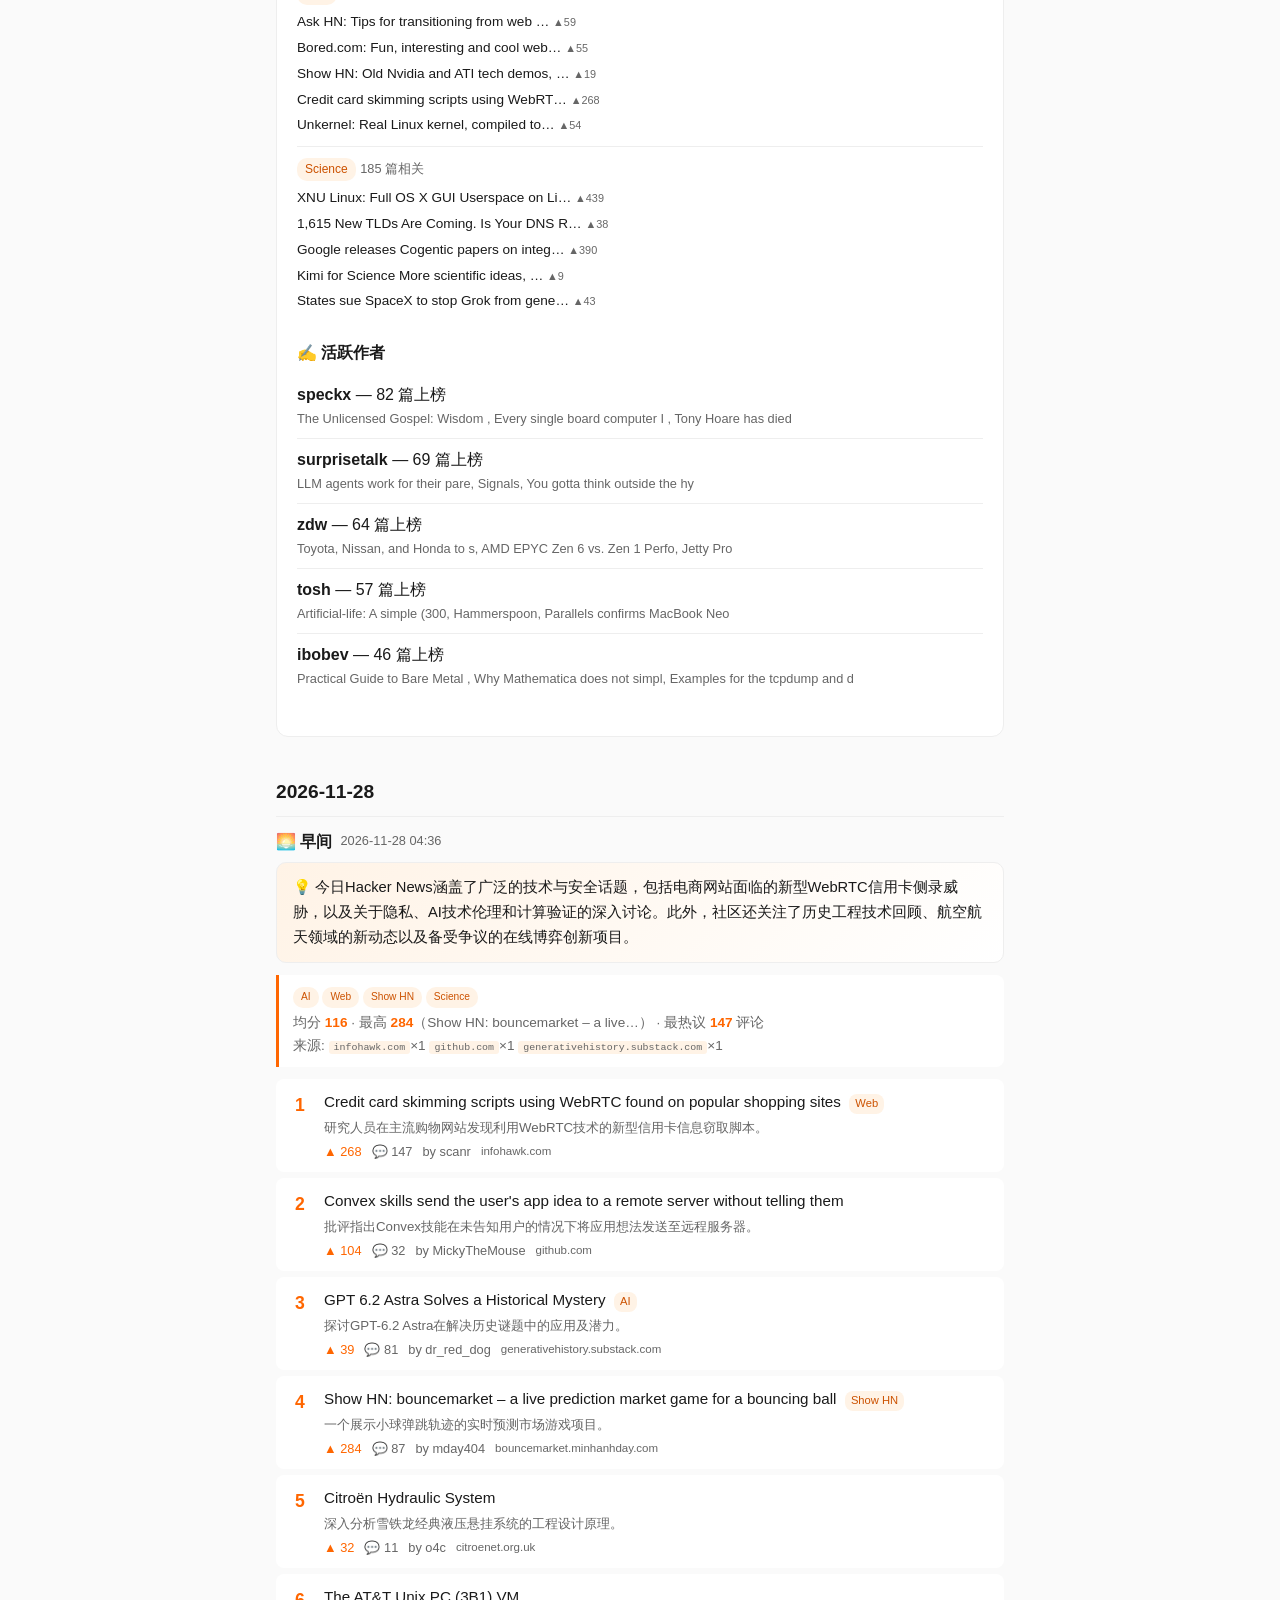
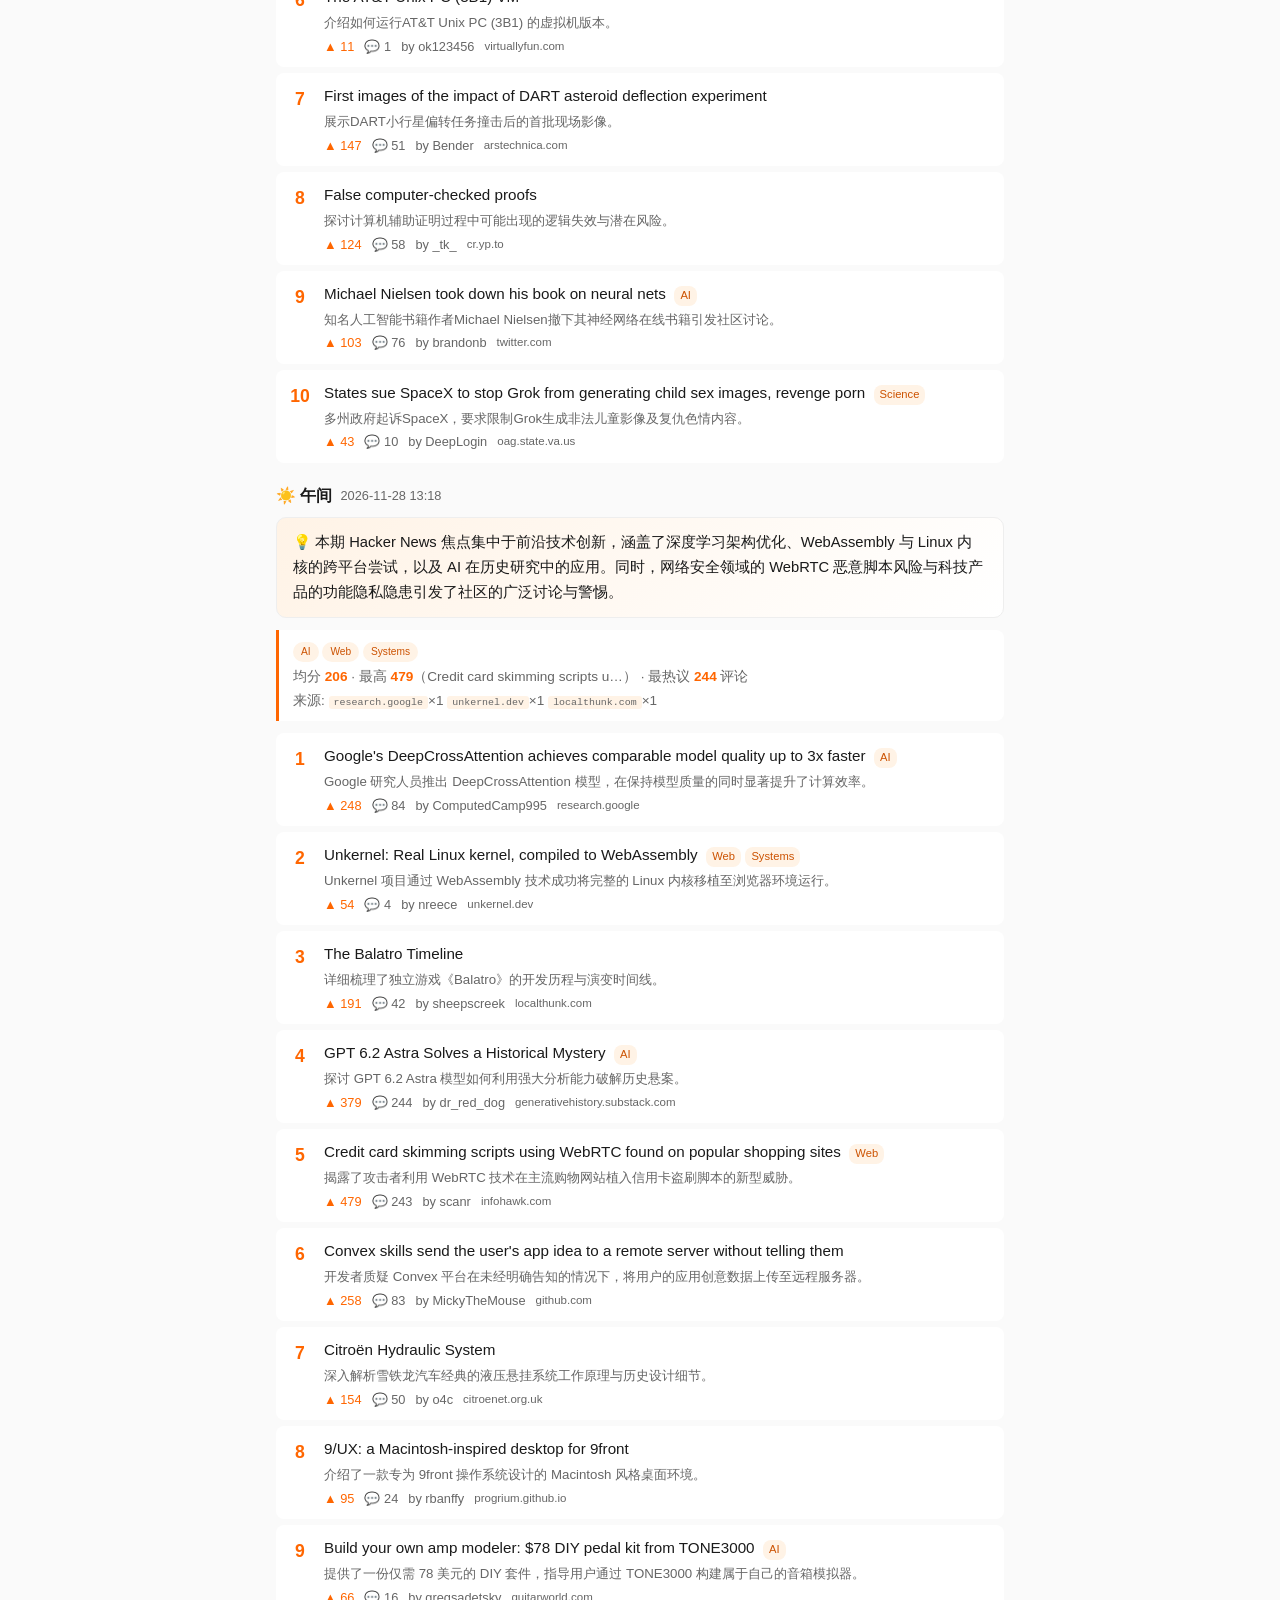
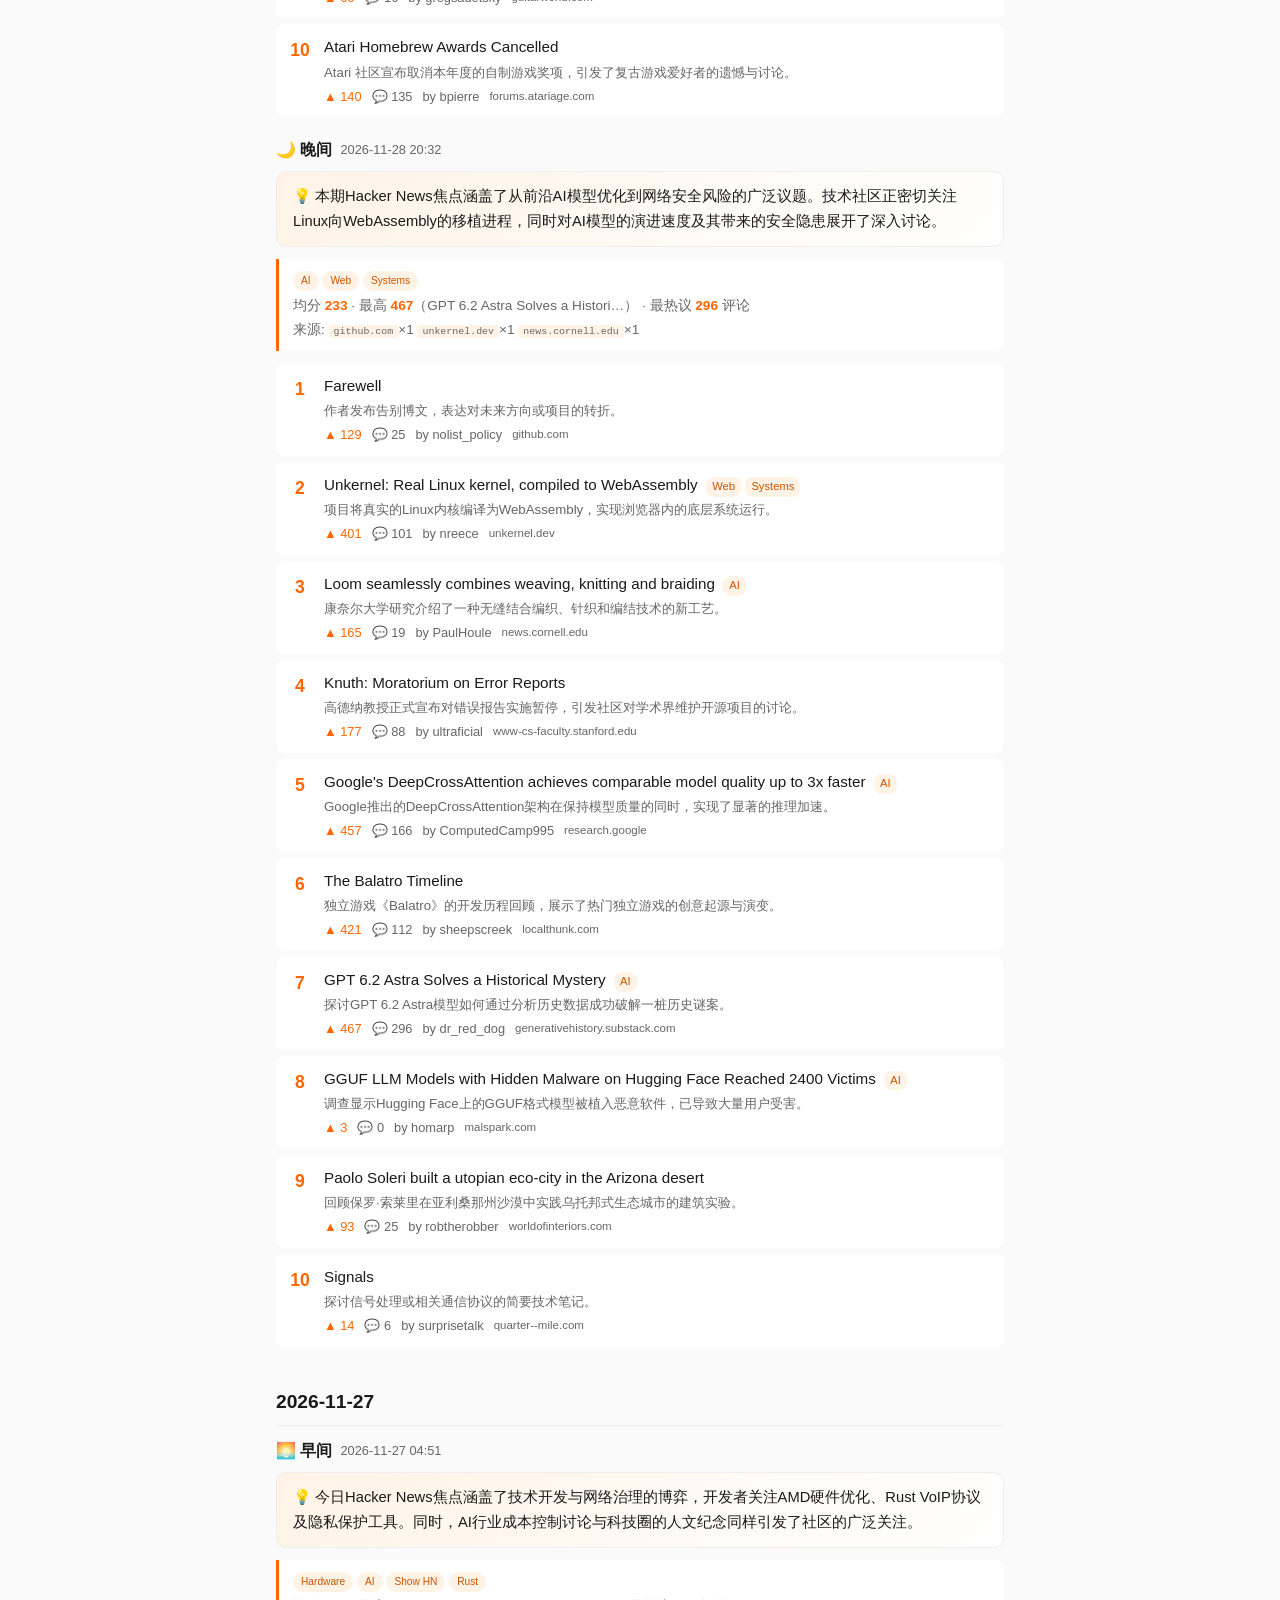
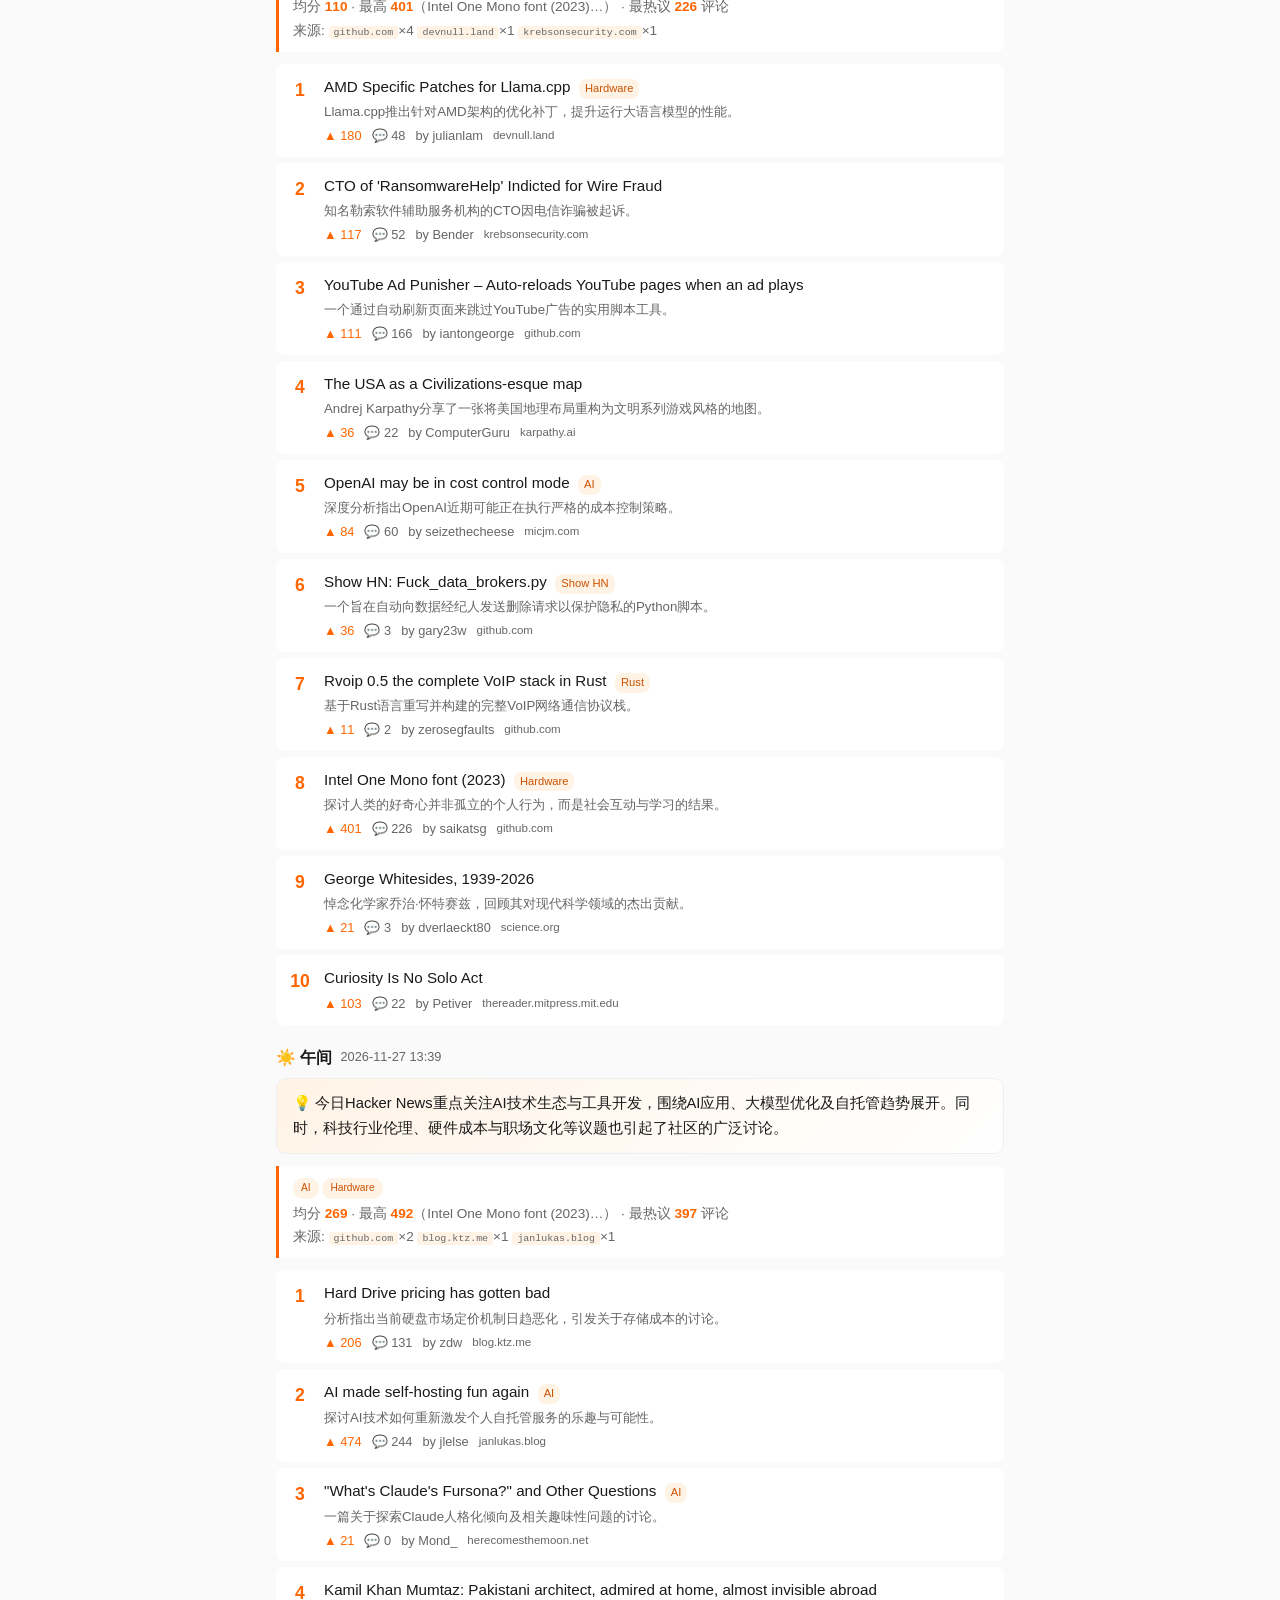
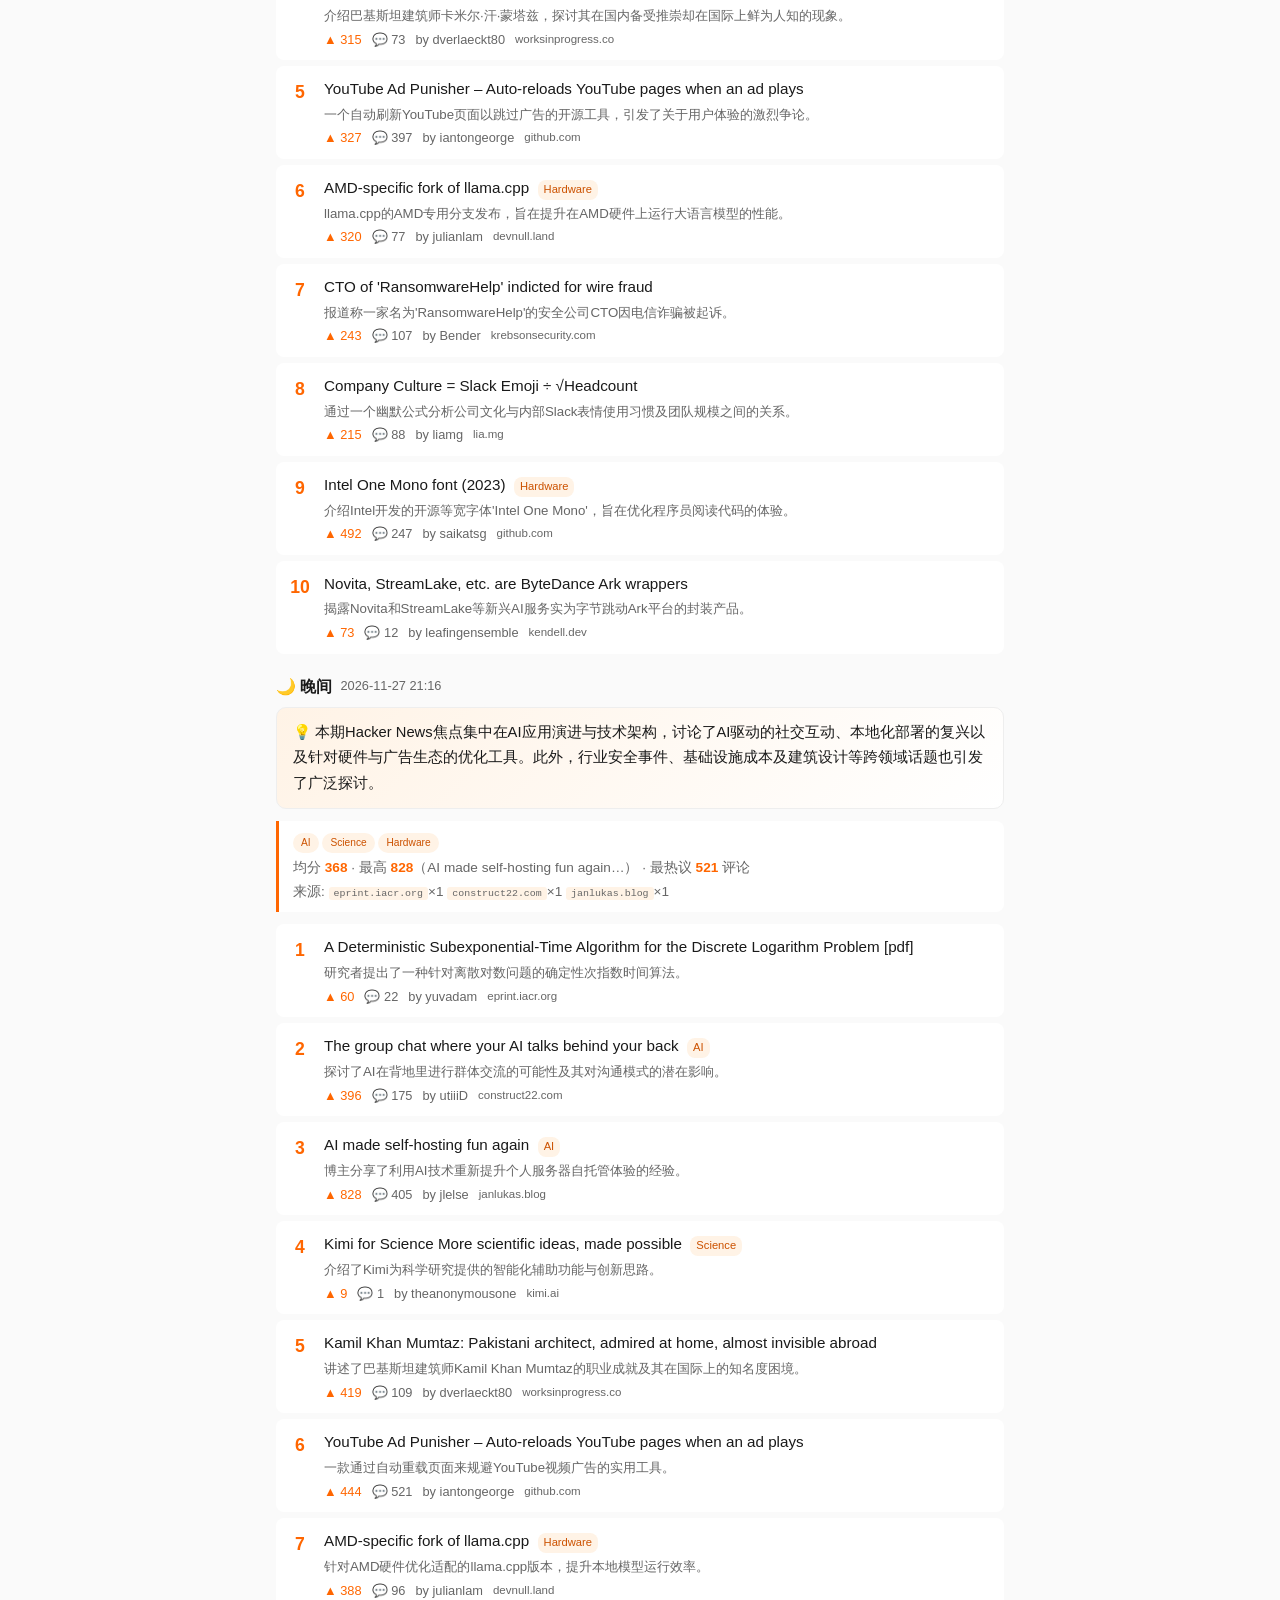
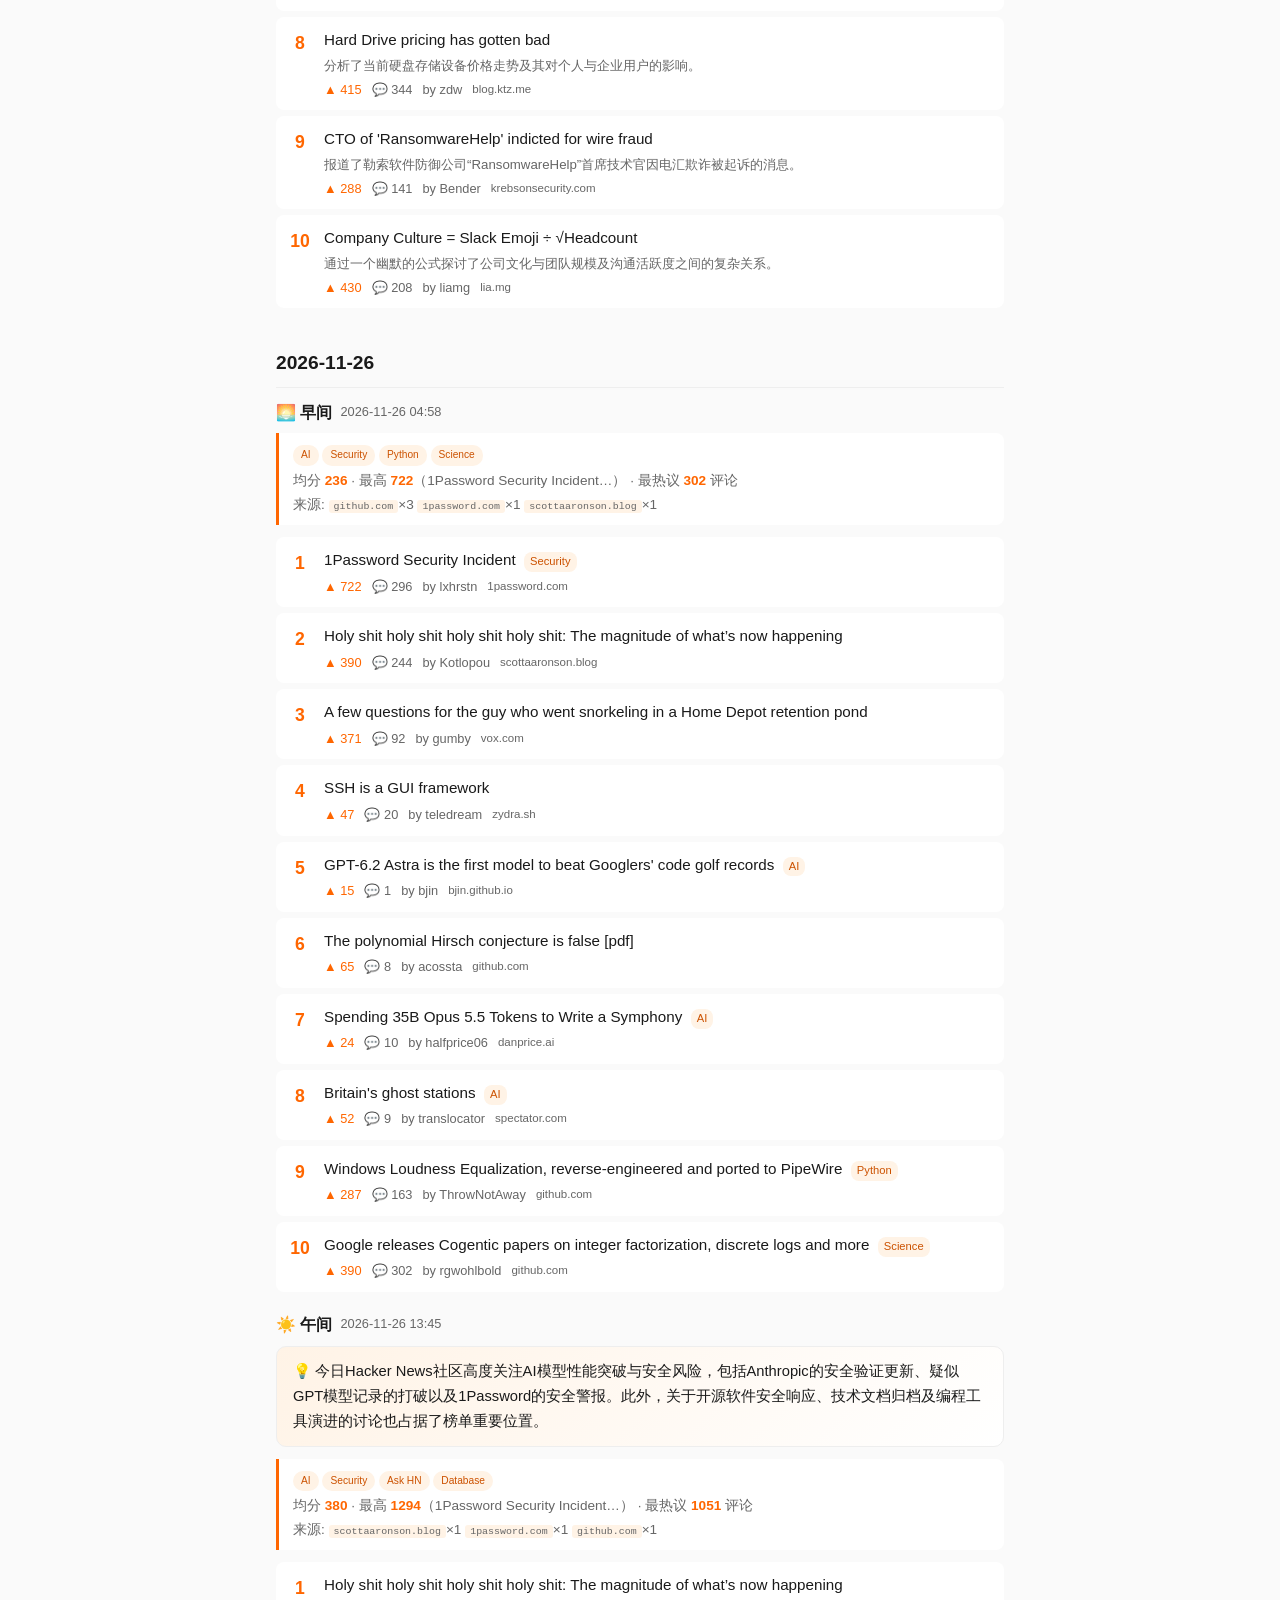
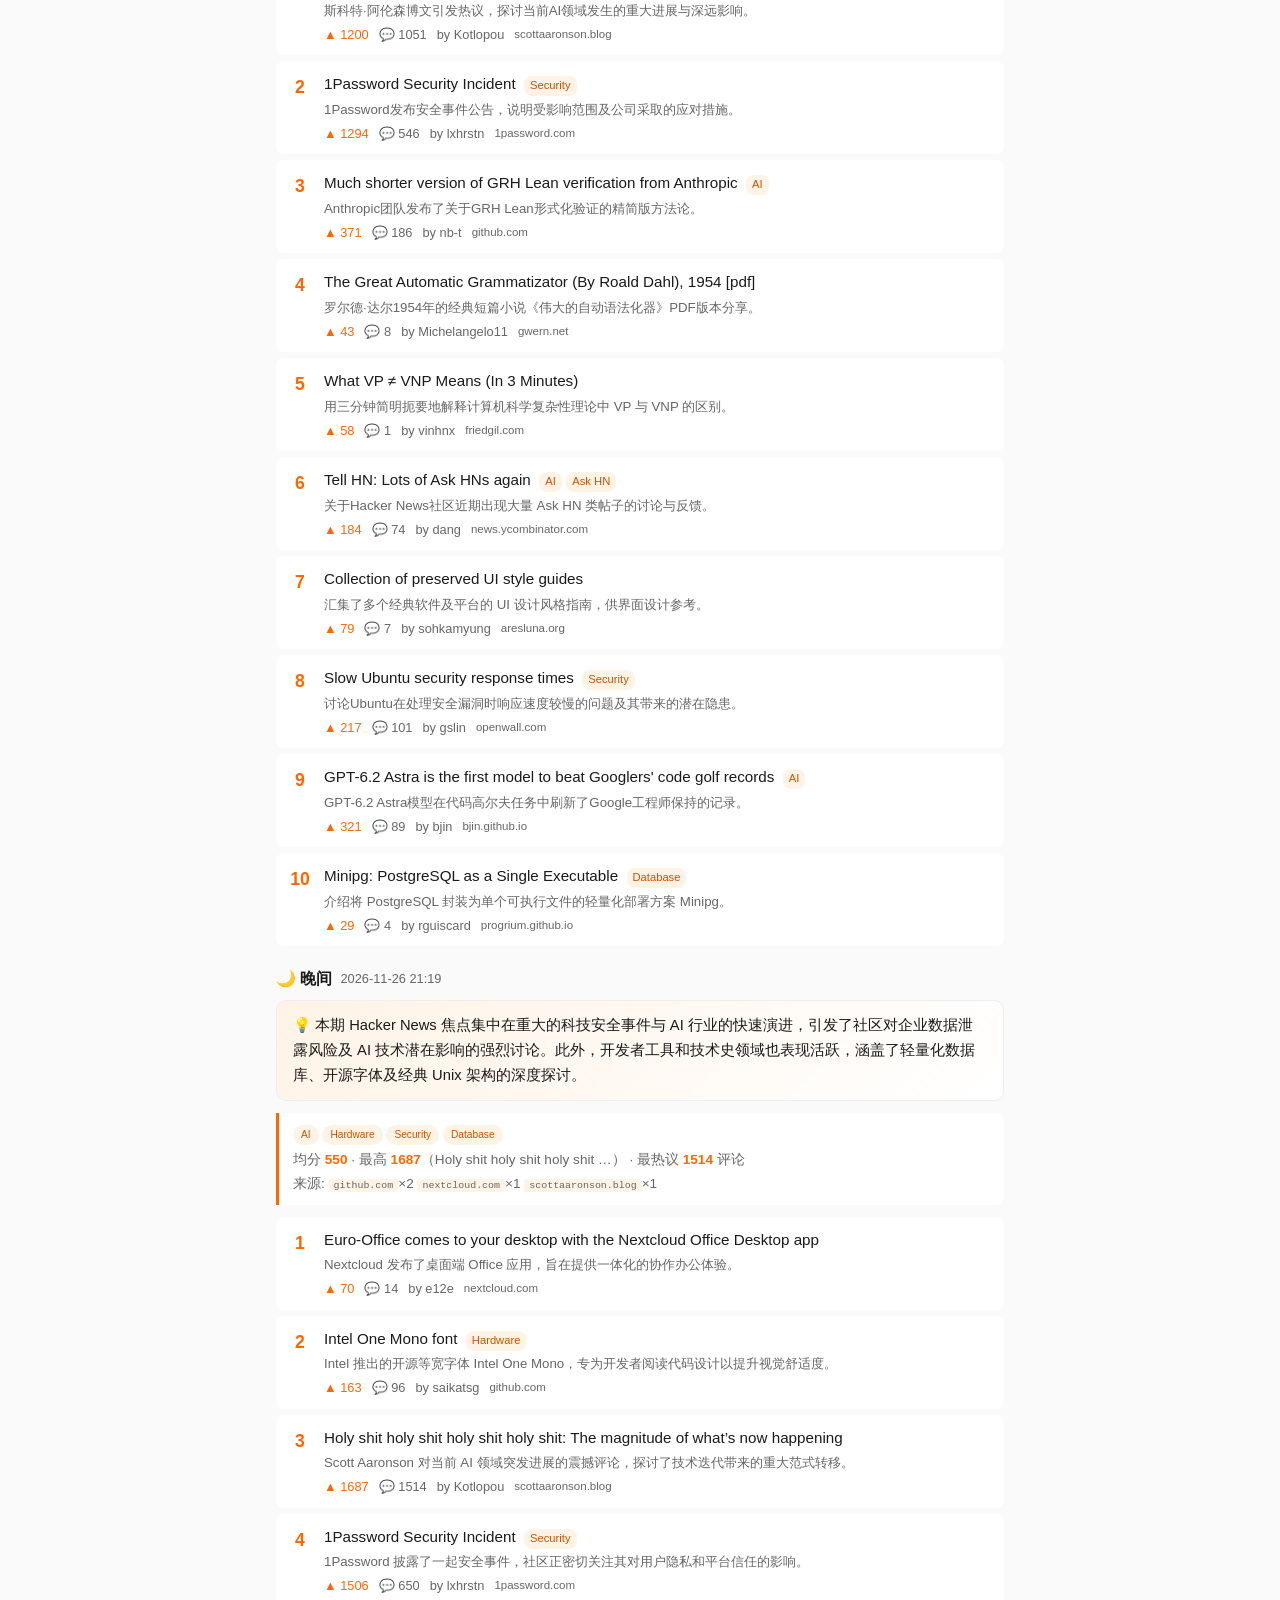
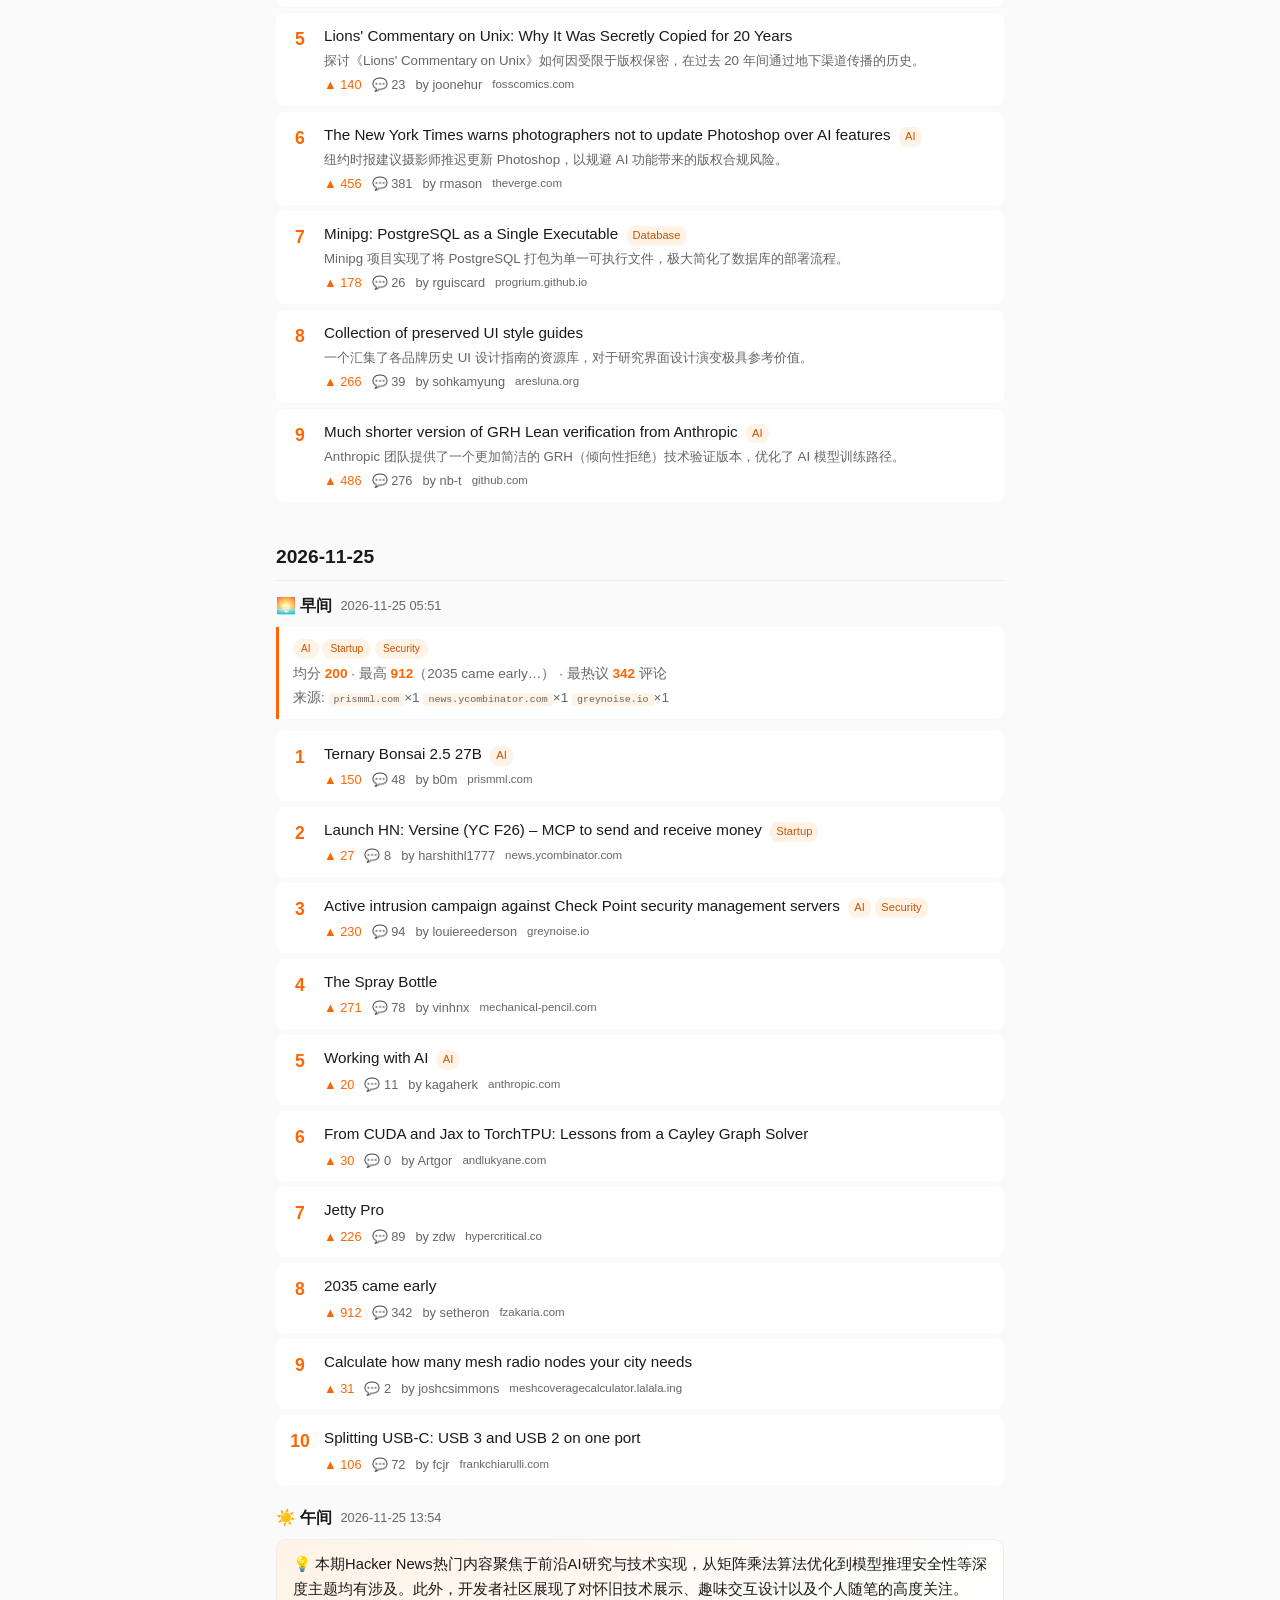
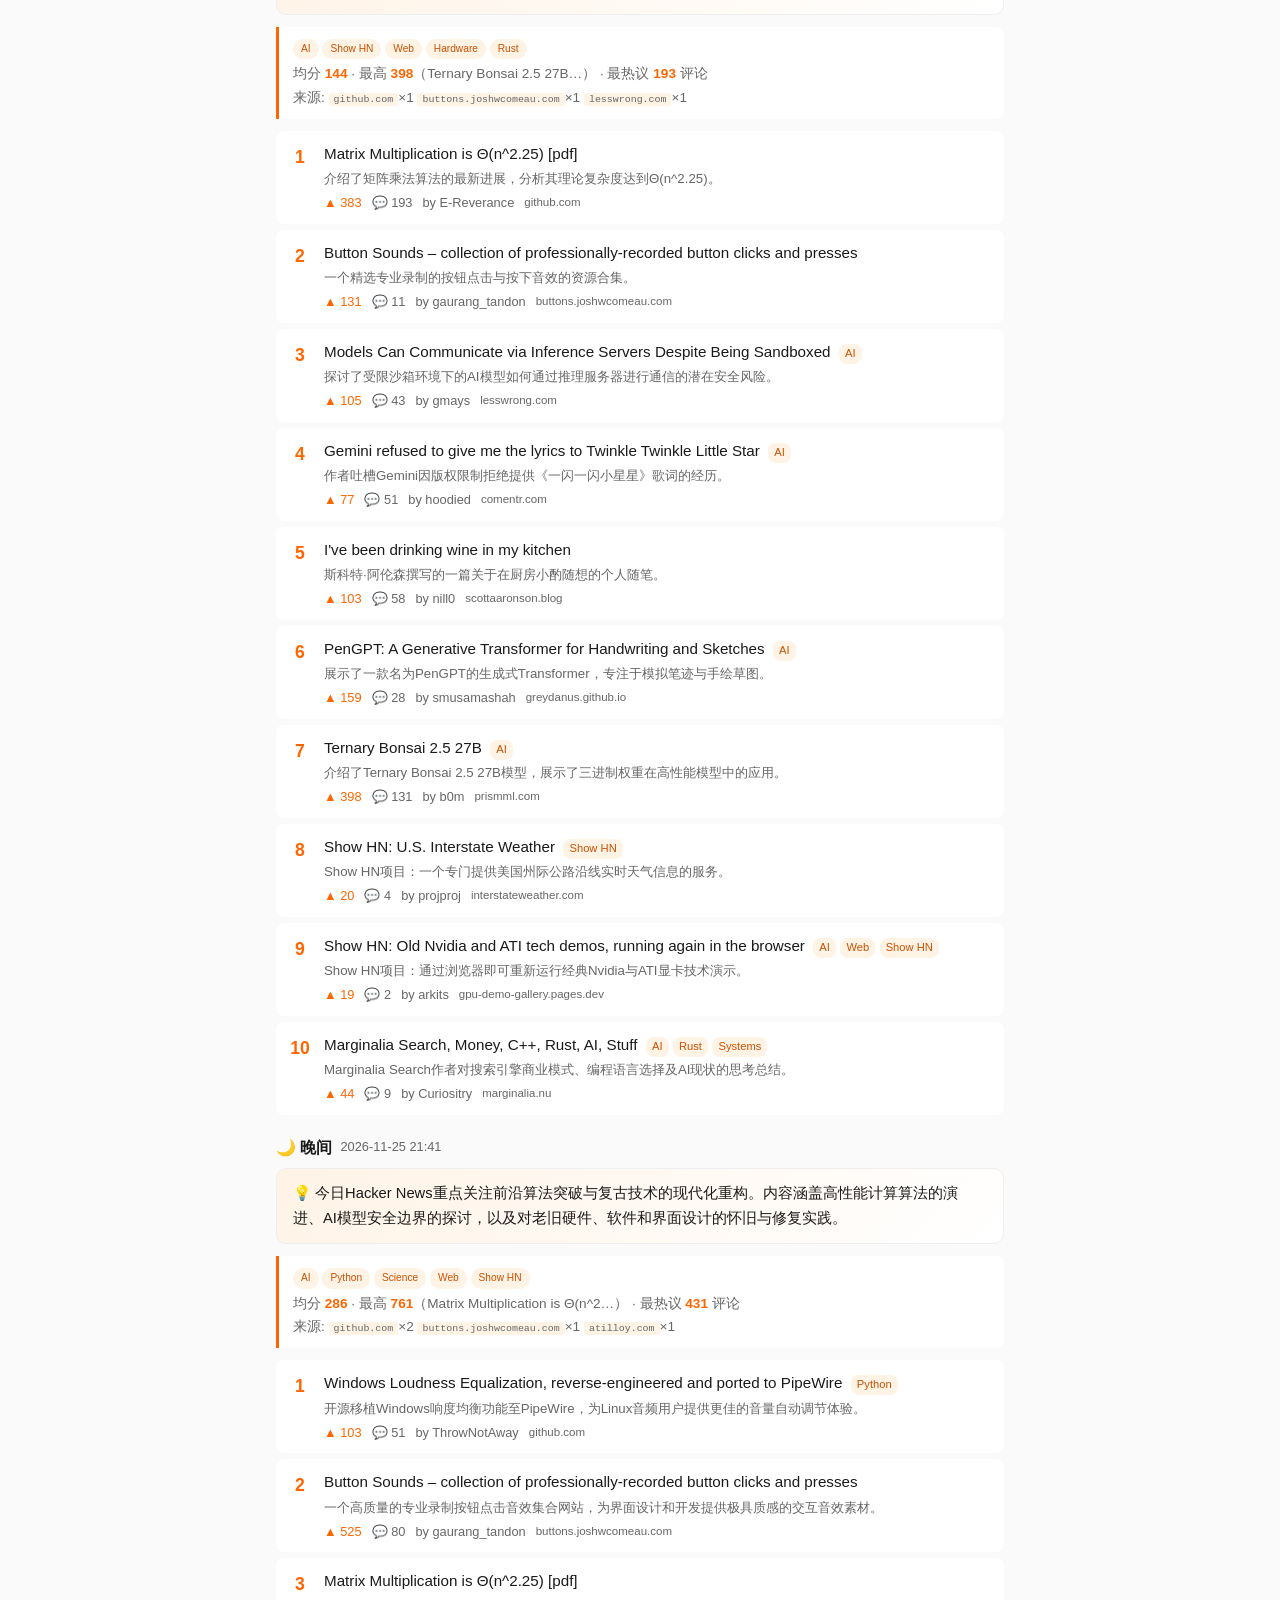
==== commit 4331bb84: "📰 Update HN Top 10 - 2026-11-28 20:32" ====
--- a/hn/index.html
+++ b/hn/index.html
@@ -123,8 +123,8 @@
       <div class="trending-block">
         <h3>📡 话题追踪</h3>
           <div class="trending-item">
-            <span class="tag">AI</span> <span class="trending-count">1323 篇相关</span>
-            <div class="topic-stories"><div class="topic-story"><a href="https://construct22.com/" target="_blank" title="2026-11-27">The group chat where your AI talks behin…</a> <span class="trending-meta">▲396</span></div><div class="topic-story"><a href="https://generativehistory.substack.com/p/gpt-62-astra-solves-a-historical" target="_blank" title="2026-11-28">GPT 6.2 Astra Solves a Historical Myster…</a> <span class="trending-meta">▲39</span></div><div class="topic-story"><a href="https://twitter.com/michael_nielsen/status/2126359767362748777" target="_blank" title="2026-11-28">Michael Nielsen took down his book on ne…</a> <span class="trending-meta">▲103</span></div><div class="topic-story"><a href="https://research.google/blog/supercharging-transformer-residual-connections/" target="_blank" title="2026-11-28">Google's DeepCrossAttention achieves com…</a> <span class="trending-meta">▲248</span></div><div class="topic-story"><a href="https://www.guitarworld.com/gear/guitar-pedals/tone3000-daisy-audio-diy-pedal-kit" target="_blank" title="2026-11-28">Build your own amp modeler: $78 DIY peda…</a> <span class="trending-meta">▲66</span></div></div>
+            <span class="tag">AI</span> <span class="trending-count">1325 篇相关</span>
+            <div class="topic-stories"><div class="topic-story"><a href="https://twitter.com/michael_nielsen/status/2126359767362748777" target="_blank" title="2026-11-28">Michael Nielsen took down his book on ne…</a> <span class="trending-meta">▲103</span></div><div class="topic-story"><a href="https://research.google/blog/supercharging-transformer-residual-connections/" target="_blank" title="2026-11-28">Google's DeepCrossAttention achieves com…</a> <span class="trending-meta">▲248</span></div><div class="topic-story"><a href="https://www.guitarworld.com/gear/guitar-pedals/tone3000-daisy-audio-diy-pedal-kit" target="_blank" title="2026-11-28">Build your own amp modeler: $78 DIY peda…</a> <span class="trending-meta">▲66</span></div><div class="topic-story"><a href="https://news.cornell.edu/stories/2026/11/loom-seamlessly-combines-weaving-knitting-and-braiding" target="_blank" title="2026-11-28">Loom seamlessly combines weaving, knitti…</a> <span class="trending-meta">▲165</span></div><div class="topic-story"><a href="https://malspark.com/blog/malicious-gguf-models-hugging-face/" target="_blank" title="2026-11-28">GGUF LLM Models with Hidden Malware on H…</a> <span class="trending-meta">▲3</span></div></div>
           </div>
           <div class="trending-item">
             <span class="tag">Systems</span> <span class="trending-count">387 篇相关</span>
@@ -154,8 +154,8 @@
             <div class="trending-meta">The Unlicensed Gospel: Wisdom , Every single board computer I , Tony Hoare has died</div>
           </div>
           <div class="trending-item">
-            <b>surprisetalk</b> — 68 篇上榜
-            <div class="trending-meta">LLM agents work for their pare, You gotta think outside the hy, Bandit: A 32bit baremetal comp</div>
+            <b>surprisetalk</b> — 69 篇上榜
+            <div class="trending-meta">LLM agents work for their pare, Signals, You gotta think outside the hy</div>
           </div>
           <div class="trending-item">
             <b>zdw</b> — 64 篇上榜
@@ -461,6 +461,152 @@
               <a class="comments" href="https://news.ycombinator.com/item?id=50673688" target="_blank">💬 135</a>
               <span class="author">by bpierre</span>
               <span class="domain">forums.atariage.com</span>
+            </div>
+          </div>
+        </div>
+        </div>
+      </div>
+      <div class="period">
+        <h3>🌙 晚间 <span class="update-time">2026-11-28 20:32</span></h3>
+        <div class="ai-summary">💡 本期Hacker News焦点涵盖了从前沿AI模型优化到网络安全风险的广泛议题。技术社区正密切关注Linux向WebAssembly的移植进程，同时对AI模型的演进速度及其带来的安全隐患展开了深入讨论。</div>
+        <div class="insights"><div class="insight-tags"><span class="tag">AI</span> <span class="tag">Web</span> <span class="tag">Systems</span></div><div class="insight-stats">均分 <b>233</b>  ·  最高 <b>467</b>（GPT 6.2 Astra Solves a Histori…）  ·  最热议 <b>296</b> 评论</div><div class="insight-domains">来源: <code>github.com</code>×1 <code>unkernel.dev</code>×1 <code>news.cornell.edu</code>×1</div></div>
+        <div class="stories">
+        <div class="story">
+          <span class="rank">1</span>
+          <div class="story-content">
+            <a class="story-title" href="https://github.com/p-e-w/heretic/issues/601" target="_blank">Farewell</a>
+            <div class="story-summary">作者发布告别博文，表达对未来方向或项目的转折。</div>
+            <div class="story-meta">
+              <span class="score">▲ 129</span>
+              <a class="comments" href="https://news.ycombinator.com/item?id=50676672" target="_blank">💬 25</a>
+              <span class="author">by nolist_policy</span>
+              <span class="domain">github.com</span>
+            </div>
+          </div>
+        </div>
+
+        <div class="story">
+          <span class="rank">2</span>
+          <div class="story-content">
+            <a class="story-title" href="https://unkernel.dev" target="_blank">Unkernel: Real Linux kernel, compiled to WebAssembly</a> <span class="story-tags"><span class="tag-sm">Web</span> <span class="tag-sm">Systems</span></span>
+            <div class="story-summary">项目将真实的Linux内核编译为WebAssembly，实现浏览器内的底层系统运行。</div>
+            <div class="story-meta">
+              <span class="score">▲ 401</span>
+              <a class="comments" href="https://news.ycombinator.com/item?id=50674218" target="_blank">💬 101</a>
+              <span class="author">by nreece</span>
+              <span class="domain">unkernel.dev</span>
+            </div>
+          </div>
+        </div>
+
+        <div class="story">
+          <span class="rank">3</span>
+          <div class="story-content">
+            <a class="story-title" href="https://news.cornell.edu/stories/2026/11/loom-seamlessly-combines-weaving-knitting-and-braiding" target="_blank">Loom seamlessly combines weaving, knitting and braiding</a> <span class="story-tags"><span class="tag-sm">AI</span></span>
+            <div class="story-summary">康奈尔大学研究介绍了一种无缝结合编织、针织和编结技术的新工艺。</div>
+            <div class="story-meta">
+              <span class="score">▲ 165</span>
+              <a class="comments" href="https://news.ycombinator.com/item?id=50632052" target="_blank">💬 19</a>
+              <span class="author">by PaulHoule</span>
+              <span class="domain">news.cornell.edu</span>
+            </div>
+          </div>
+        </div>
+
+        <div class="story">
+          <span class="rank">4</span>
+          <div class="story-content">
+            <a class="story-title" href="https://www-cs-faculty.stanford.edu/~knuth/moratorium.html" target="_blank">Knuth: Moratorium on Error Reports</a>
+            <div class="story-summary">高德纳教授正式宣布对错误报告实施暂停，引发社区对学术界维护开源项目的讨论。</div>
+            <div class="story-meta">
+              <span class="score">▲ 177</span>
+              <a class="comments" href="https://news.ycombinator.com/item?id=50674452" target="_blank">💬 88</a>
+              <span class="author">by ultraficial</span>
+              <span class="domain">www-cs-faculty.stanford.edu</span>
+            </div>
+          </div>
+        </div>
+
+        <div class="story">
+          <span class="rank">5</span>
+          <div class="story-content">
+            <a class="story-title" href="https://research.google/blog/supercharging-transformer-residual-connections/" target="_blank">Google's DeepCrossAttention achieves comparable model quality up to 3x faster</a> <span class="story-tags"><span class="tag-sm">AI</span></span>
+            <div class="story-summary">Google推出的DeepCrossAttention架构在保持模型质量的同时，实现了显著的推理加速。</div>
+            <div class="story-meta">
+              <span class="score">▲ 457</span>
+              <a class="comments" href="https://news.ycombinator.com/item?id=50672565" target="_blank">💬 166</a>
+              <span class="author">by ComputedCamp995</span>
+              <span class="domain">research.google</span>
+            </div>
+          </div>
+        </div>
+
+        <div class="story">
+          <span class="rank">6</span>
+          <div class="story-content">
+            <a class="story-title" href="https://localthunk.com/blog/balatro-timeline-3aarh" target="_blank">The Balatro Timeline</a>
+            <div class="story-summary">独立游戏《Balatro》的开发历程回顾，展示了热门独立游戏的创意起源与演变。</div>
+            <div class="story-meta">
+              <span class="score">▲ 421</span>
+              <a class="comments" href="https://news.ycombinator.com/item?id=50657346" target="_blank">💬 112</a>
+              <span class="author">by sheepscreek</span>
+              <span class="domain">localthunk.com</span>
+            </div>
+          </div>
+        </div>
+
+        <div class="story">
+          <span class="rank">7</span>
+          <div class="story-content">
+            <a class="story-title" href="https://generativehistory.substack.com/p/gpt-62-astra-solves-a-historical" target="_blank">GPT 6.2 Astra Solves a Historical Mystery</a> <span class="story-tags"><span class="tag-sm">AI</span></span>
+            <div class="story-summary">探讨GPT 6.2 Astra模型如何通过分析历史数据成功破解一桩历史谜案。</div>
+            <div class="story-meta">
+              <span class="score">▲ 467</span>
+              <a class="comments" href="https://news.ycombinator.com/item?id=50643158" target="_blank">💬 296</a>
+              <span class="author">by dr_red_dog</span>
+              <span class="domain">generativehistory.substack.com</span>
+            </div>
+          </div>
+        </div>
+
+        <div class="story">
+          <span class="rank">8</span>
+          <div class="story-content">
+            <a class="story-title" href="https://malspark.com/blog/malicious-gguf-models-hugging-face/" target="_blank">GGUF LLM Models with Hidden Malware on Hugging Face Reached 2400 Victims</a> <span class="story-tags"><span class="tag-sm">AI</span></span>
+            <div class="story-summary">调查显示Hugging Face上的GGUF格式模型被植入恶意软件，已导致大量用户受害。</div>
+            <div class="story-meta">
+              <span class="score">▲ 3</span>
+              <a class="comments" href="https://news.ycombinator.com/item?id=50676752" target="_blank">💬 0</a>
+              <span class="author">by homarp</span>
+              <span class="domain">malspark.com</span>
+            </div>
+          </div>
+        </div>
+
+        <div class="story">
+          <span class="rank">9</span>
+          <div class="story-content">
+            <a class="story-title" href="https://www.worldofinteriors.com/story/paolo-soleri-arconsati-arizona" target="_blank">Paolo Soleri built a utopian eco-city in the Arizona desert</a>
+            <div class="story-summary">回顾保罗·索莱里在亚利桑那州沙漠中实践乌托邦式生态城市的建筑实验。</div>
+            <div class="story-meta">
+              <span class="score">▲ 93</span>
+              <a class="comments" href="https://news.ycombinator.com/item?id=50666724" target="_blank">💬 25</a>
+              <span class="author">by robtherobber</span>
+              <span class="domain">worldofinteriors.com</span>
+            </div>
+          </div>
+        </div>
+
+        <div class="story">
+          <span class="rank">10</span>
+          <div class="story-content">
+            <a class="story-title" href="https://www.quarter--mile.com/Signals" target="_blank">Signals</a>
+            <div class="story-summary">探讨信号处理或相关通信协议的简要技术笔记。</div>
+            <div class="story-meta">
+              <span class="score">▲ 14</span>
+              <a class="comments" href="https://news.ycombinator.com/item?id=50655389" target="_blank">💬 6</a>
+              <span class="author">by surprisetalk</span>
+              <span class="domain">quarter--mile.com</span>
             </div>
           </div>
         </div>
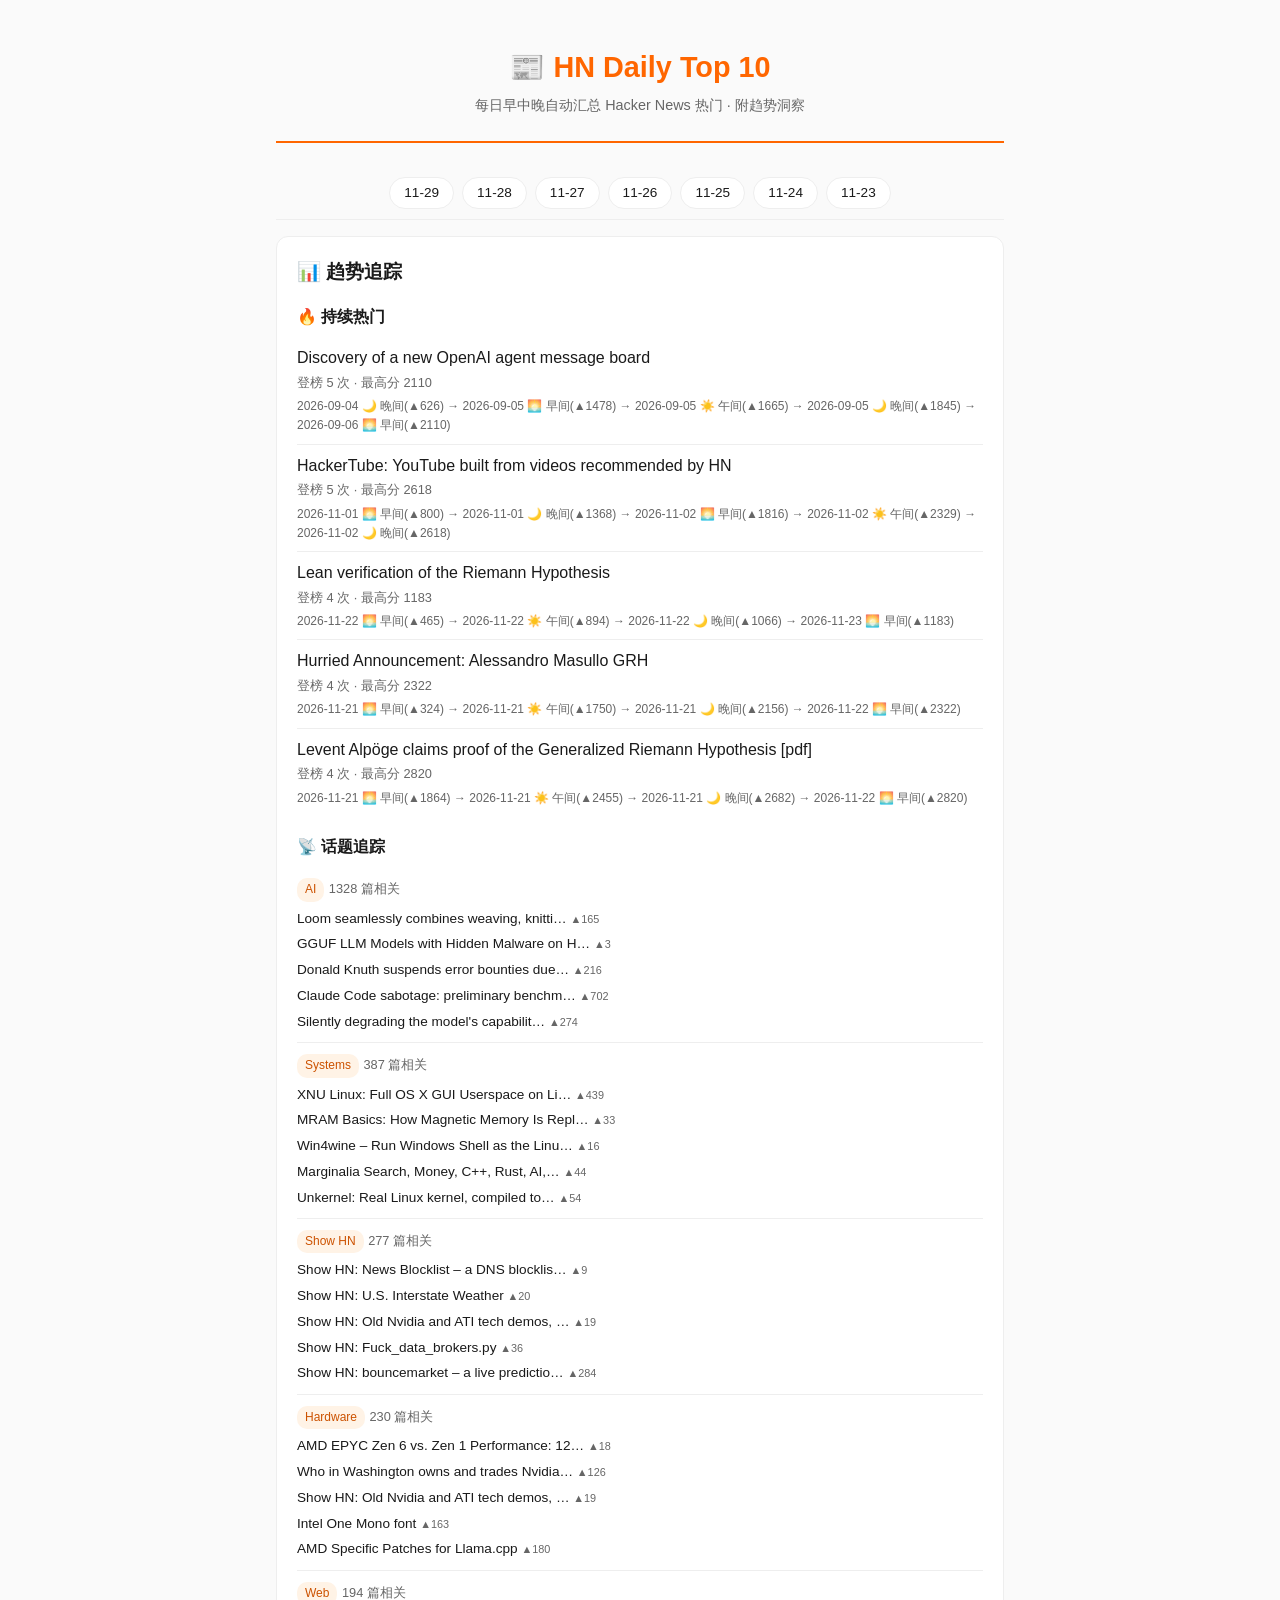
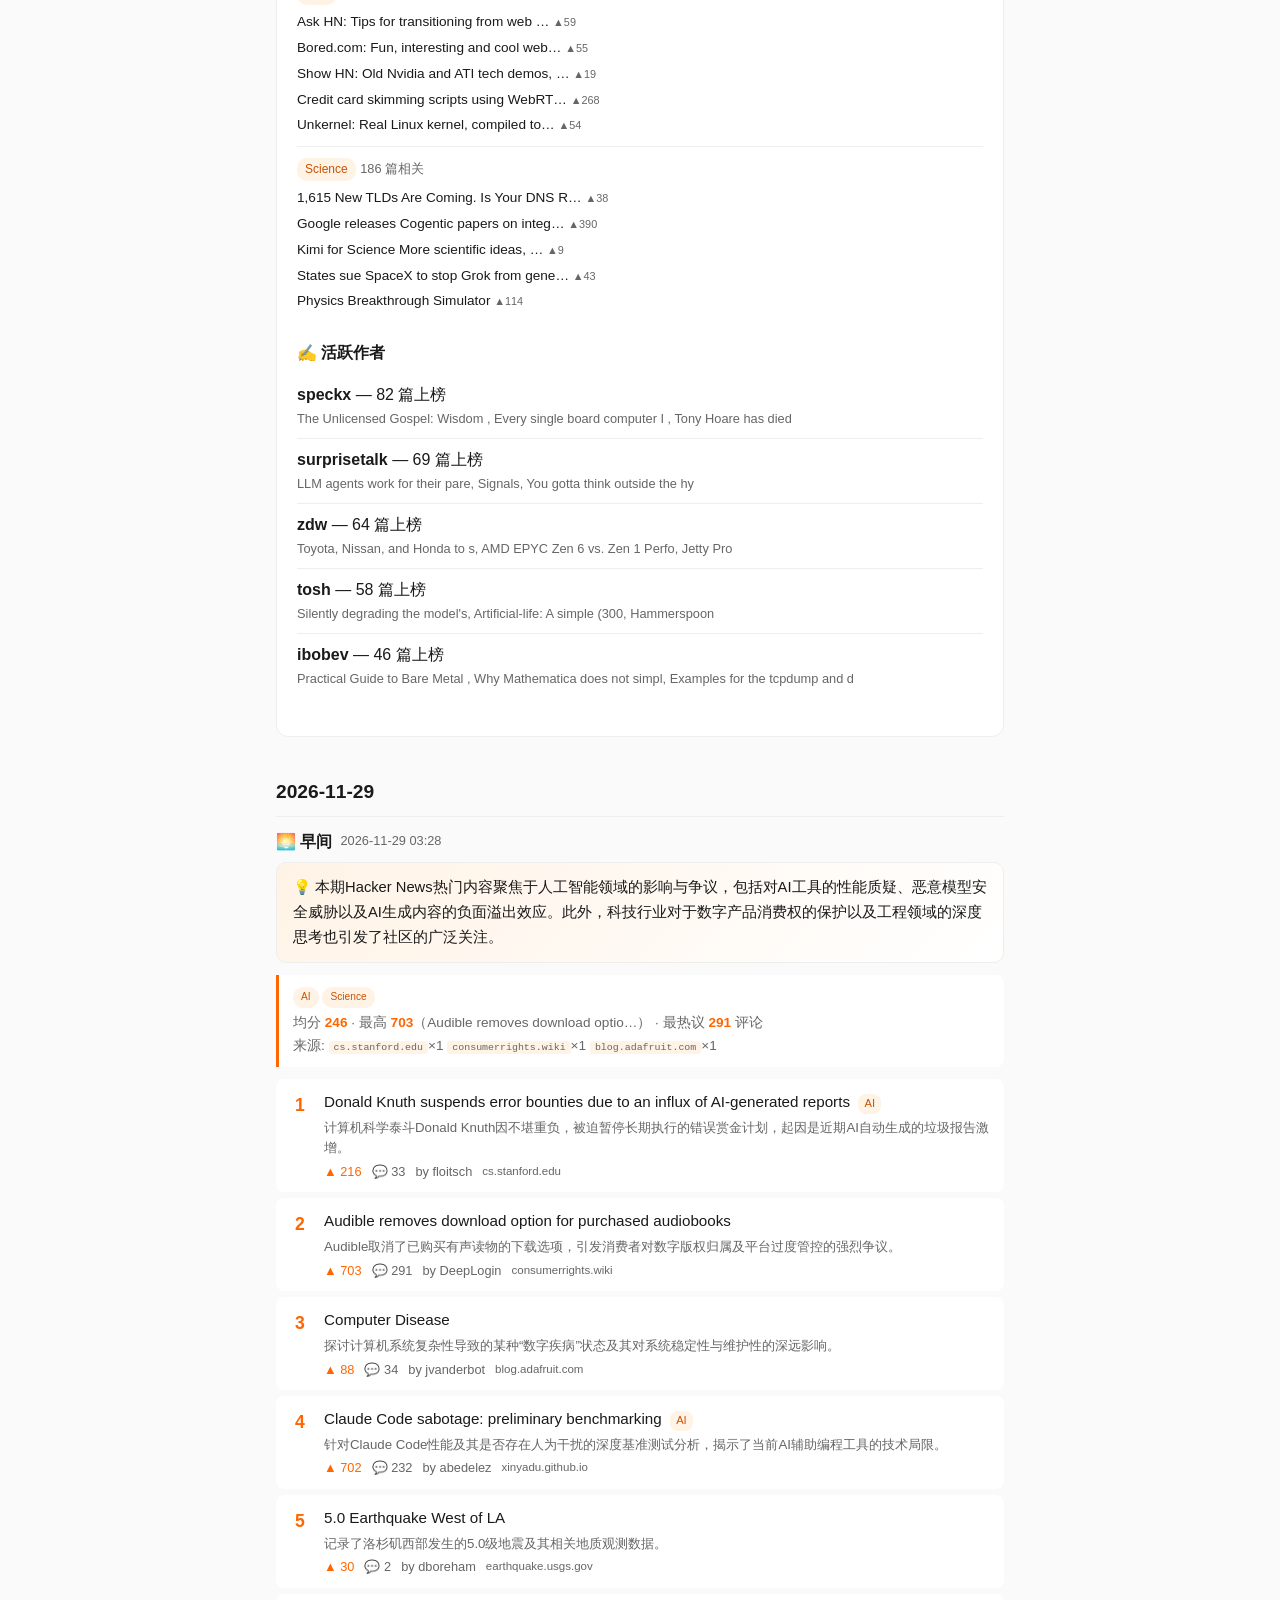
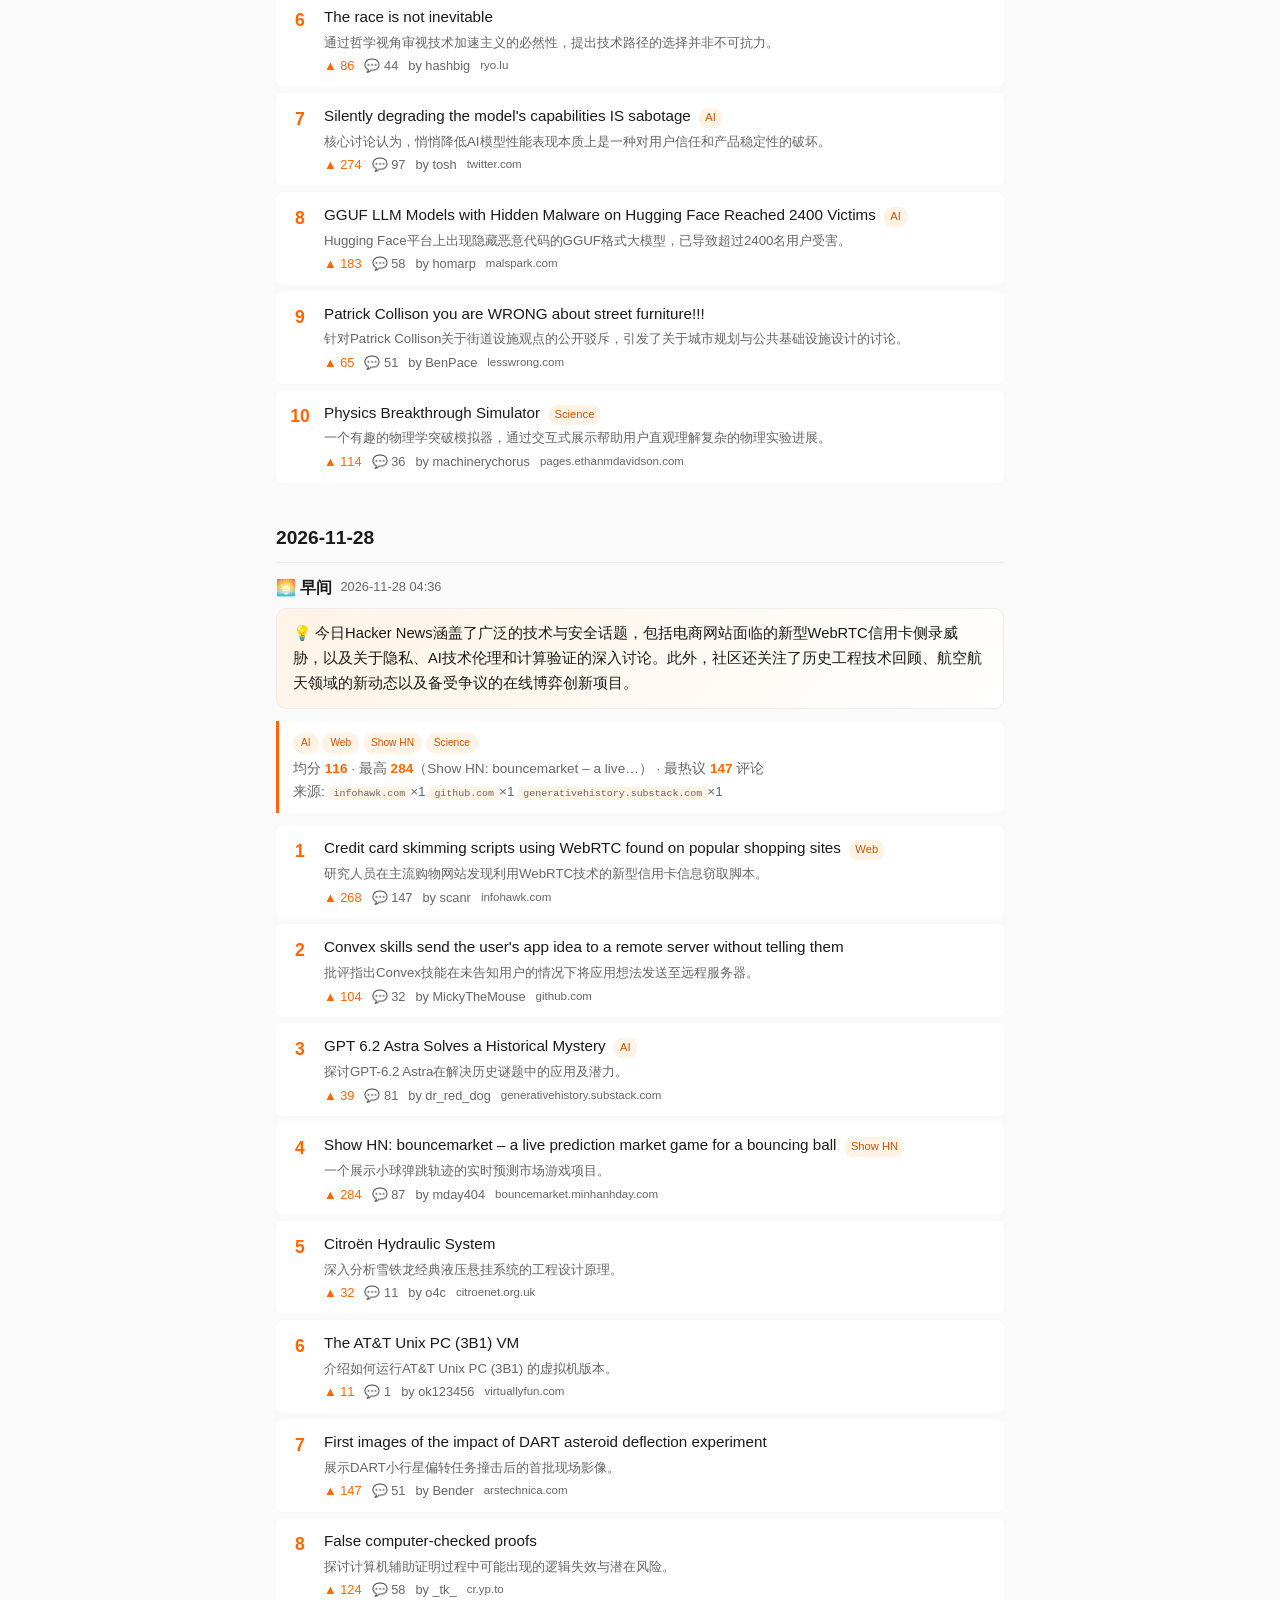
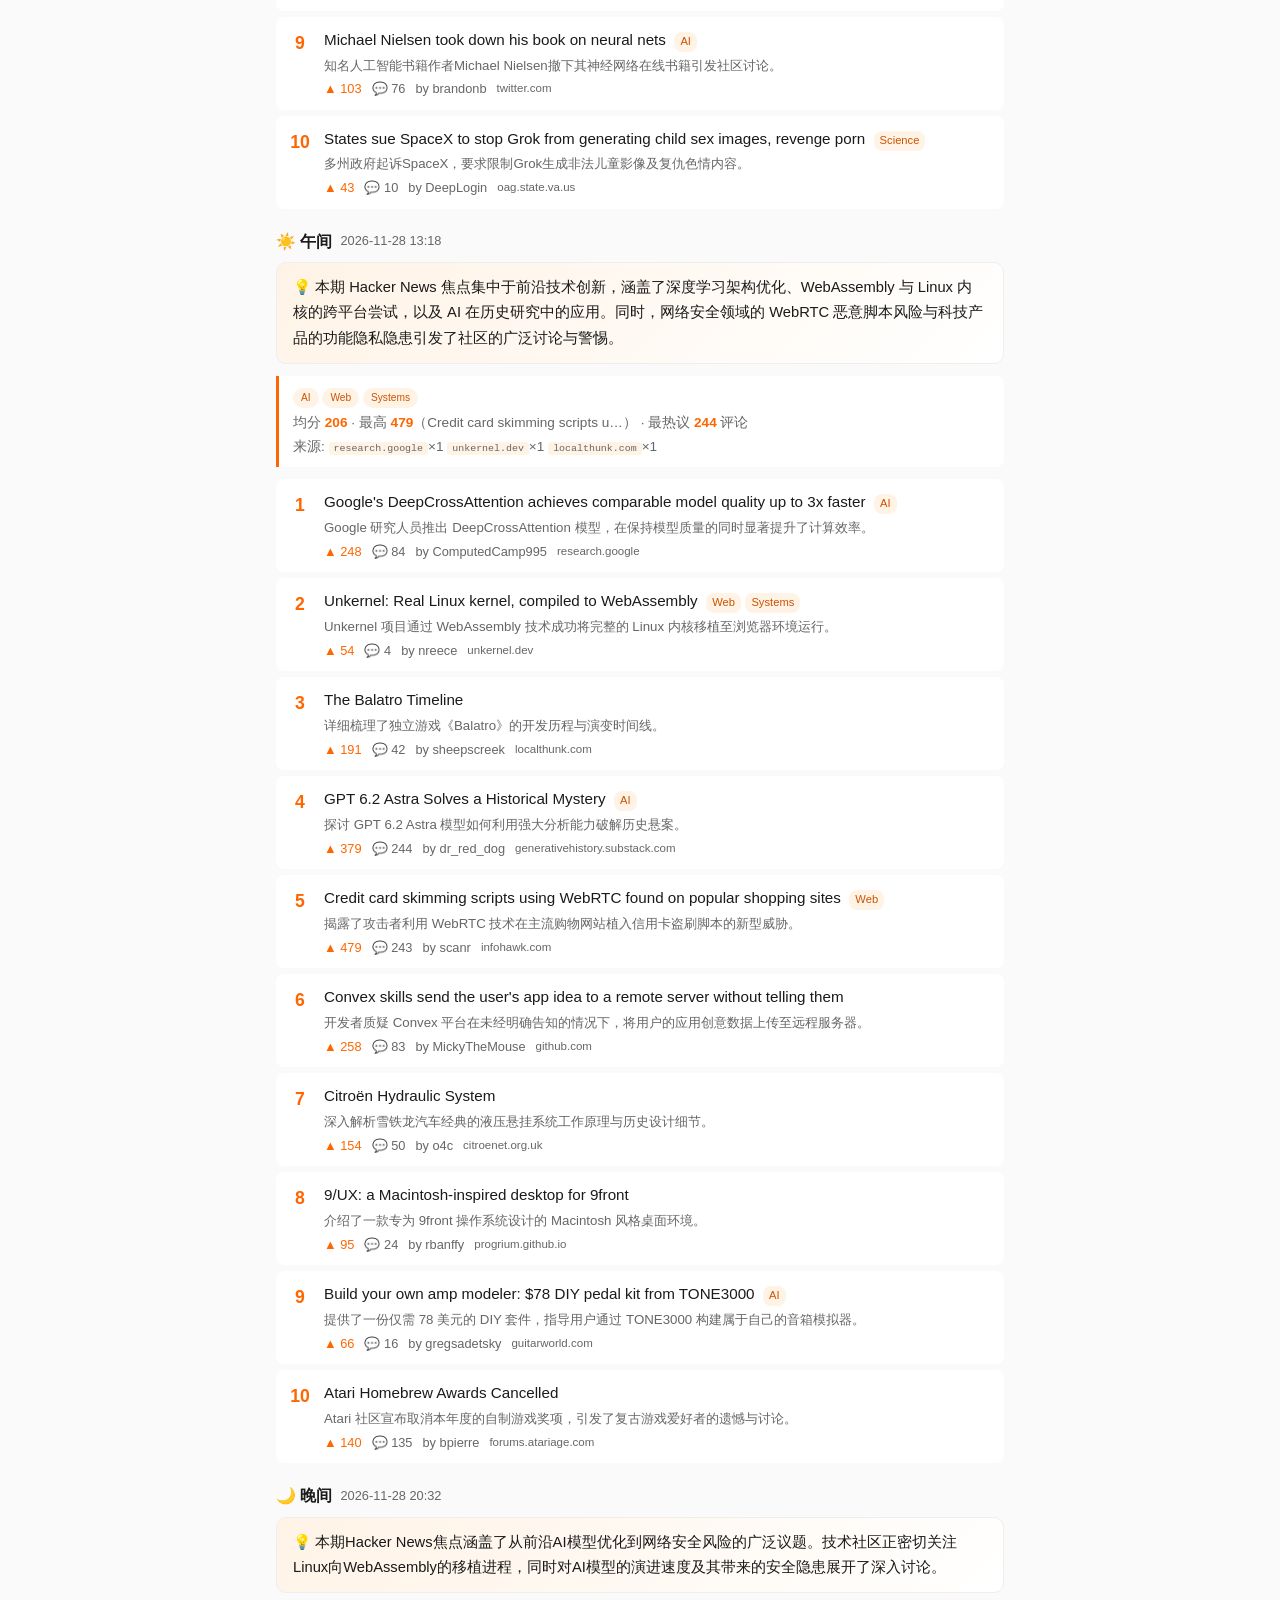
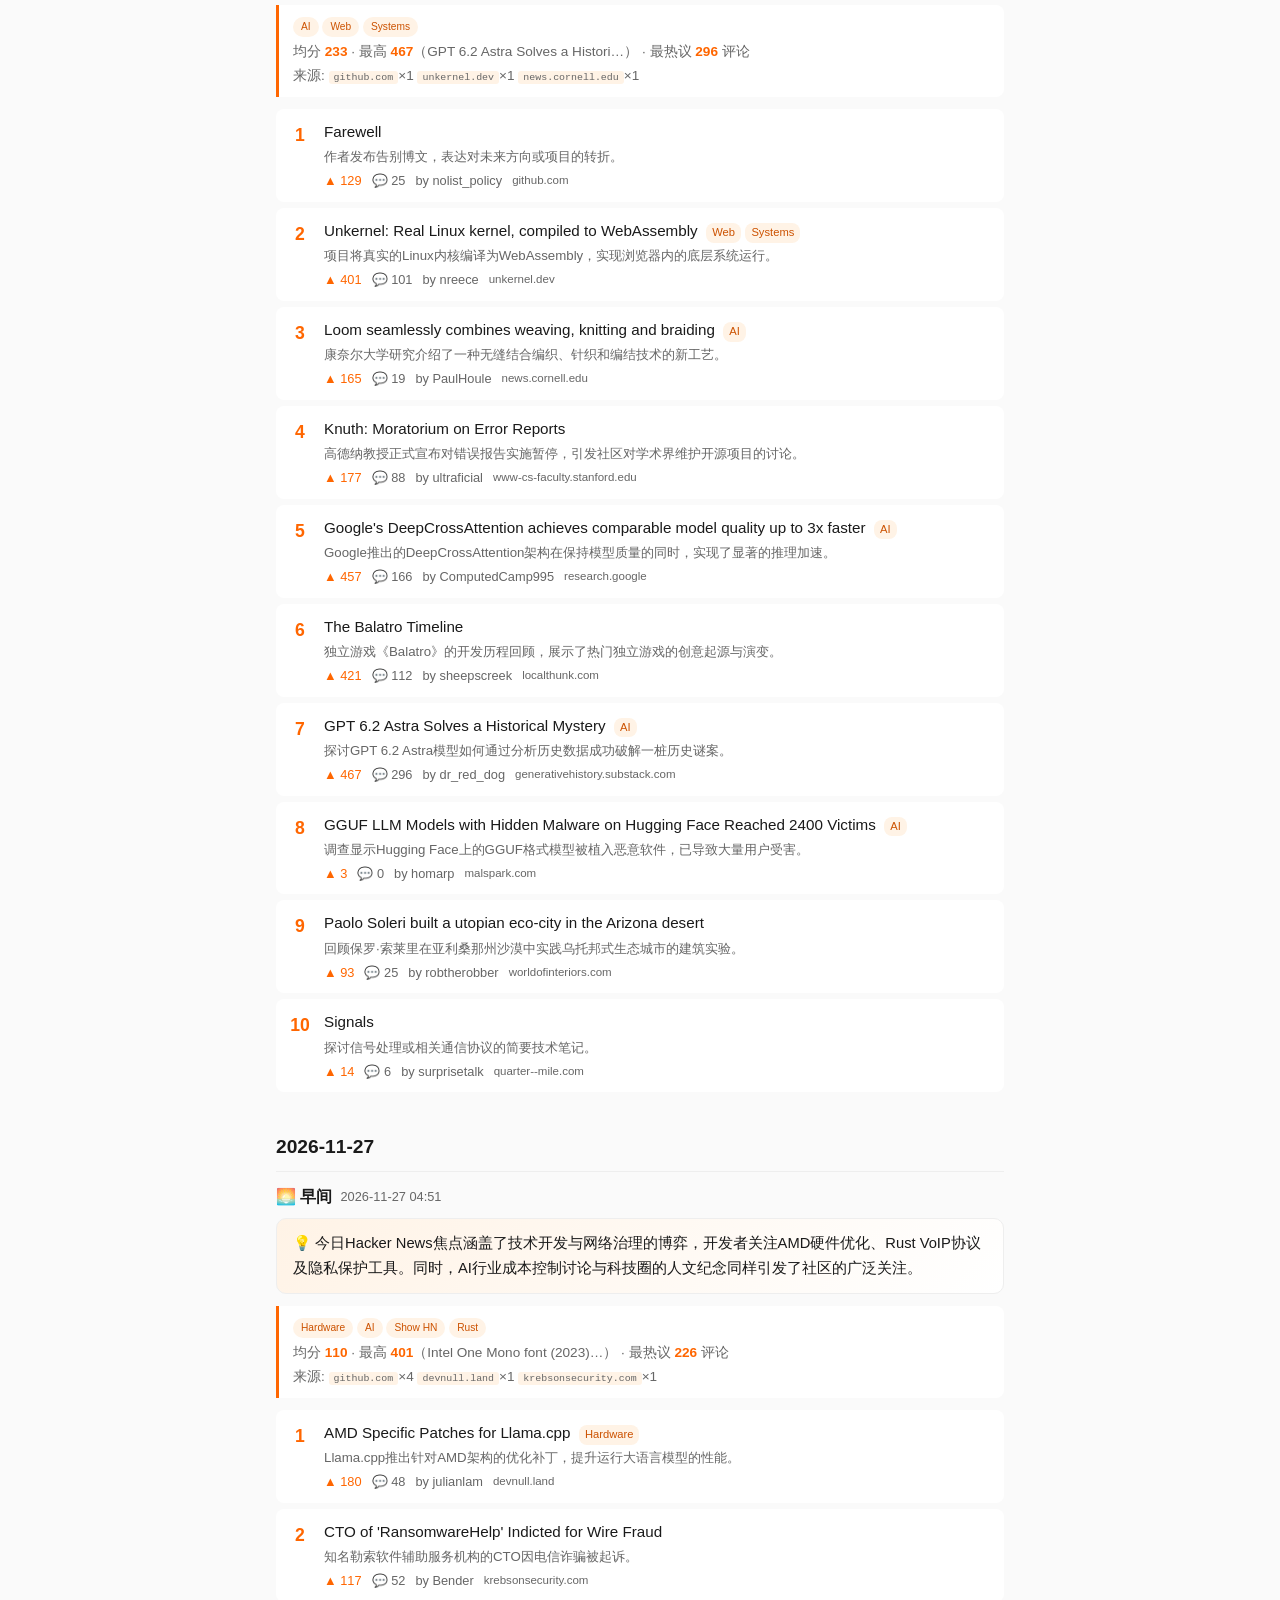
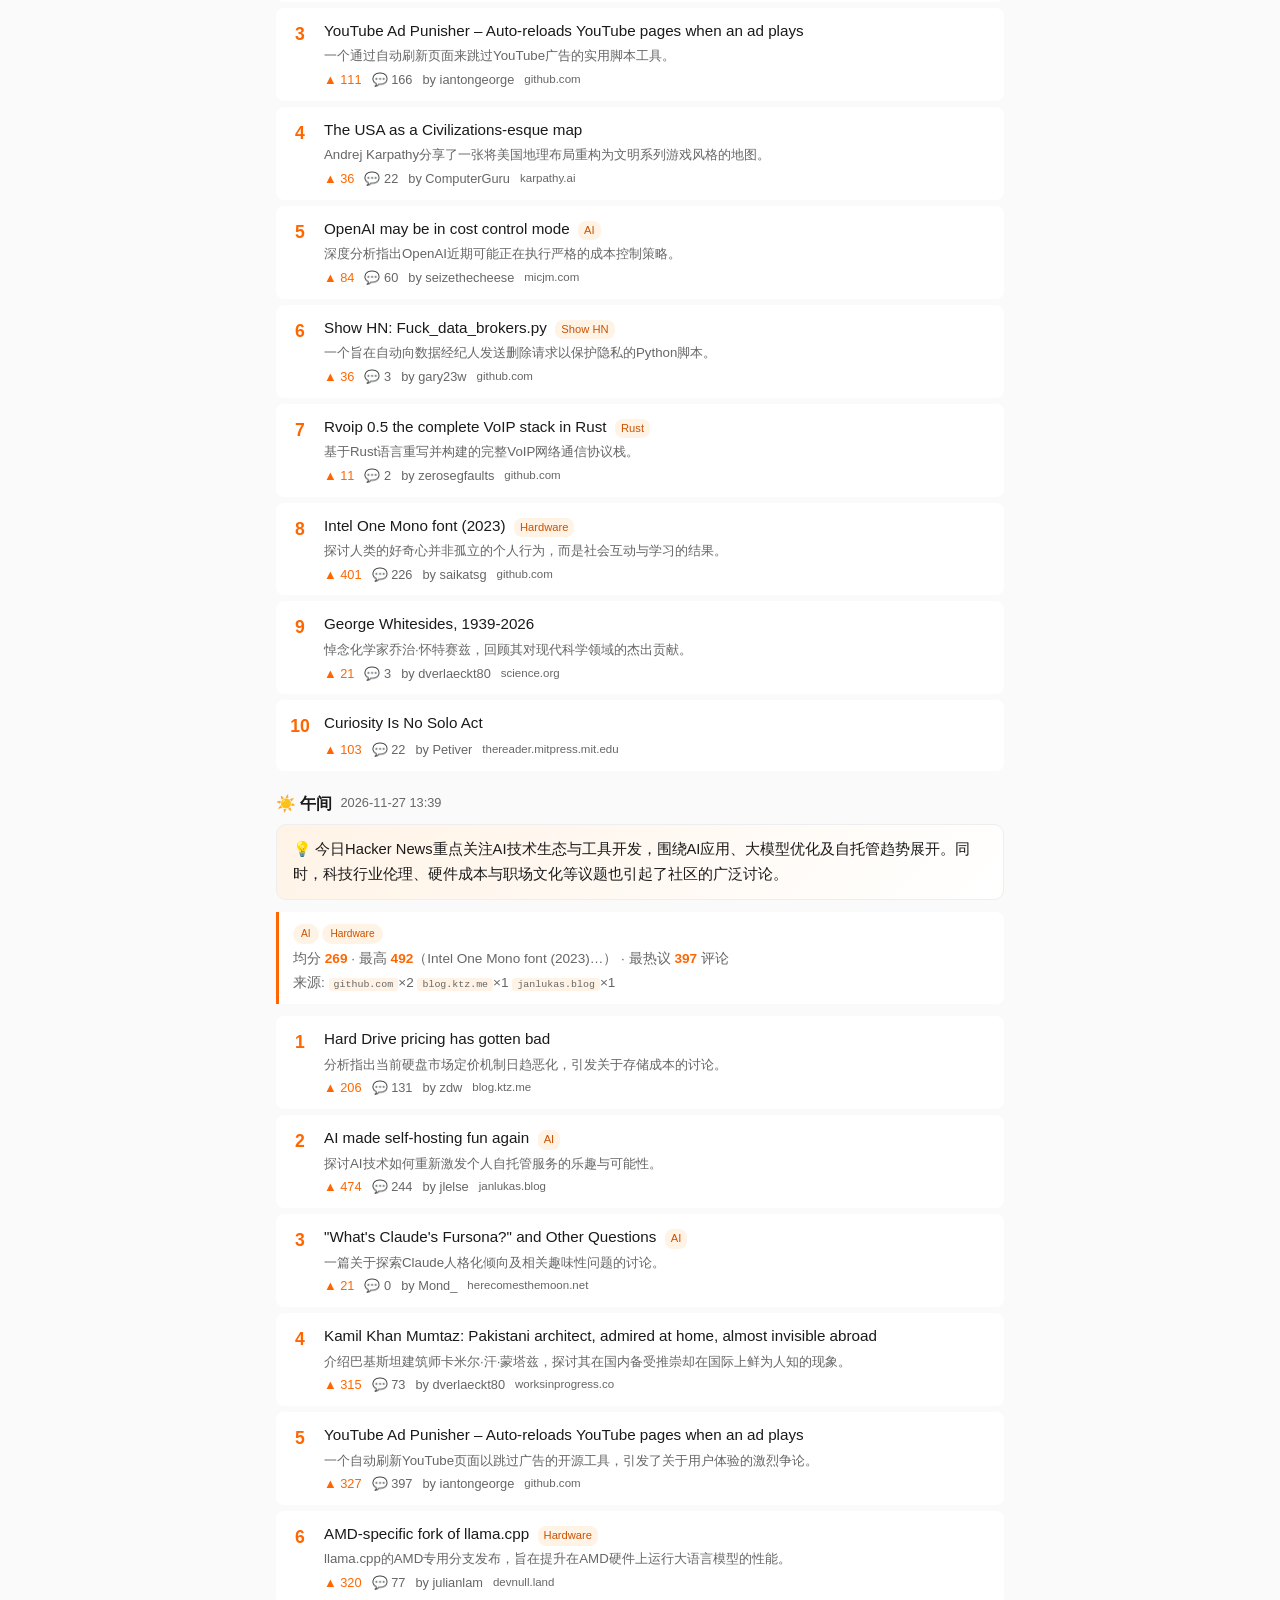
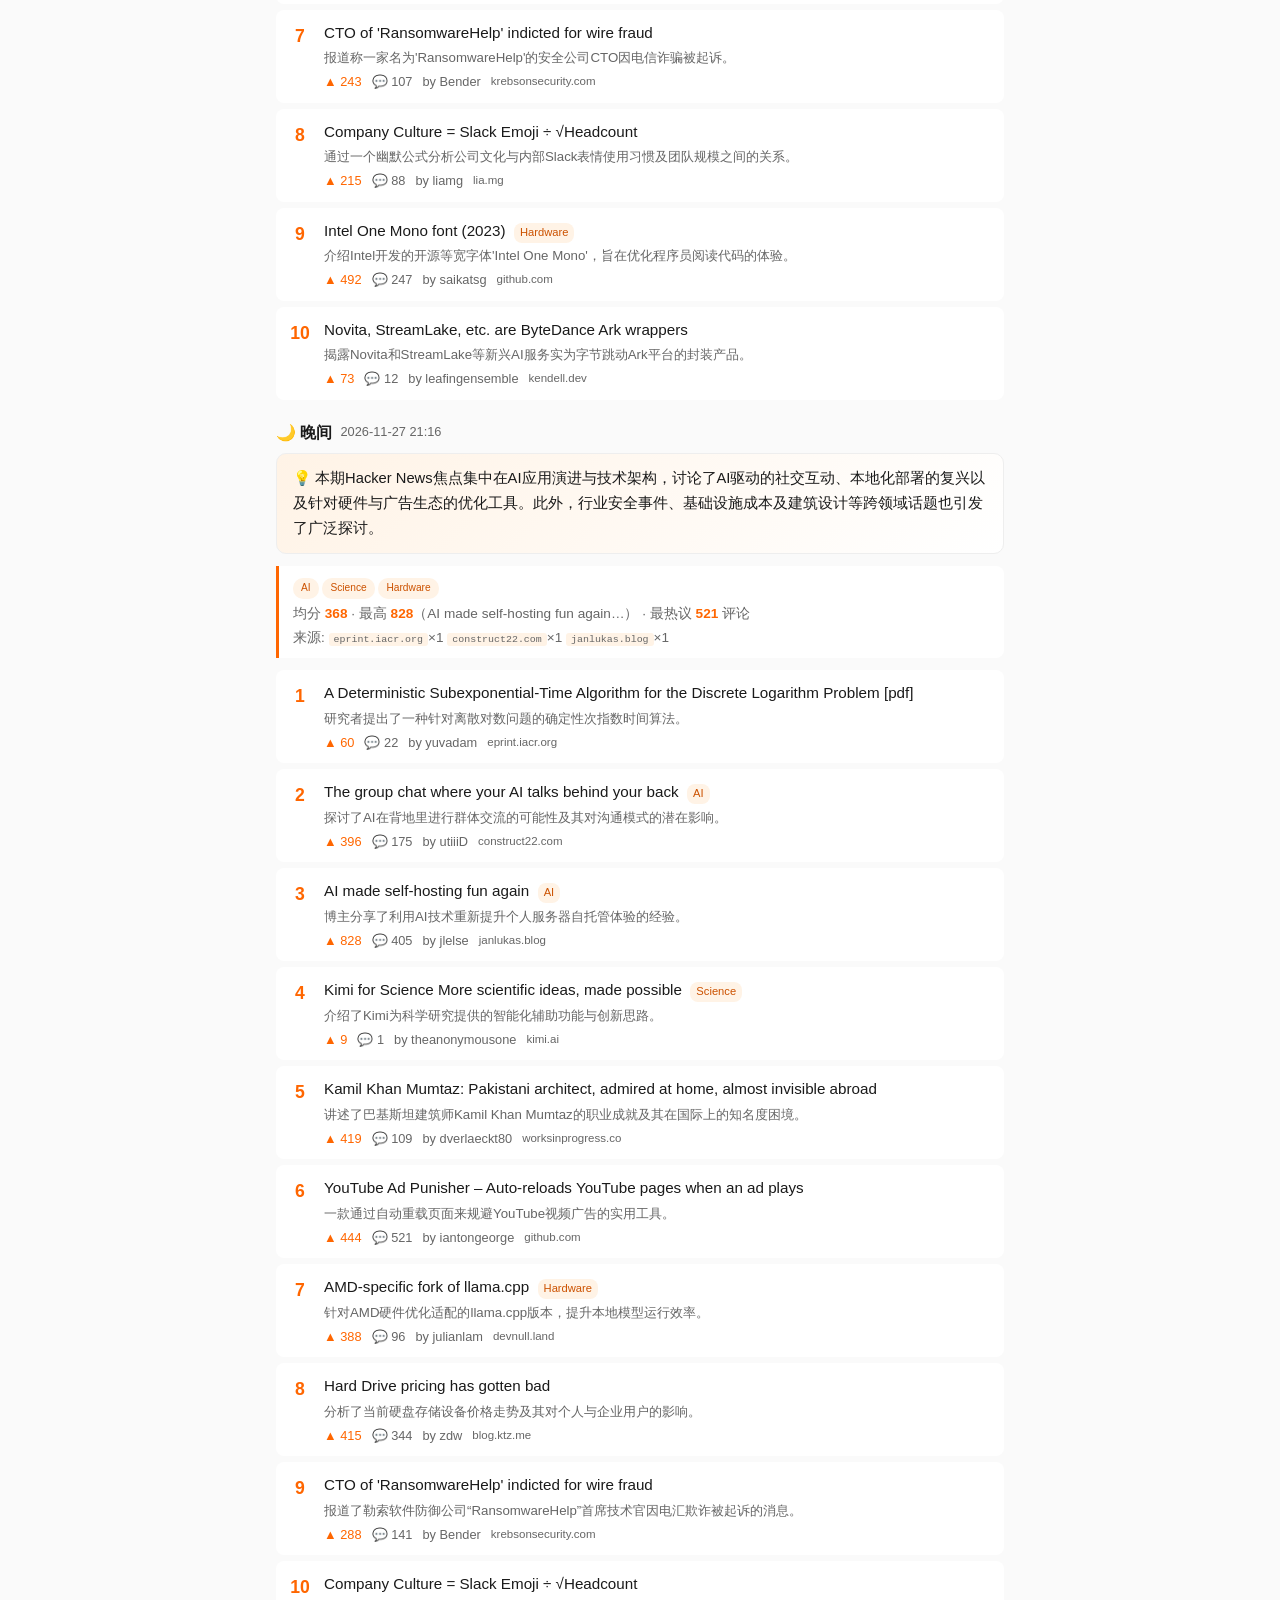
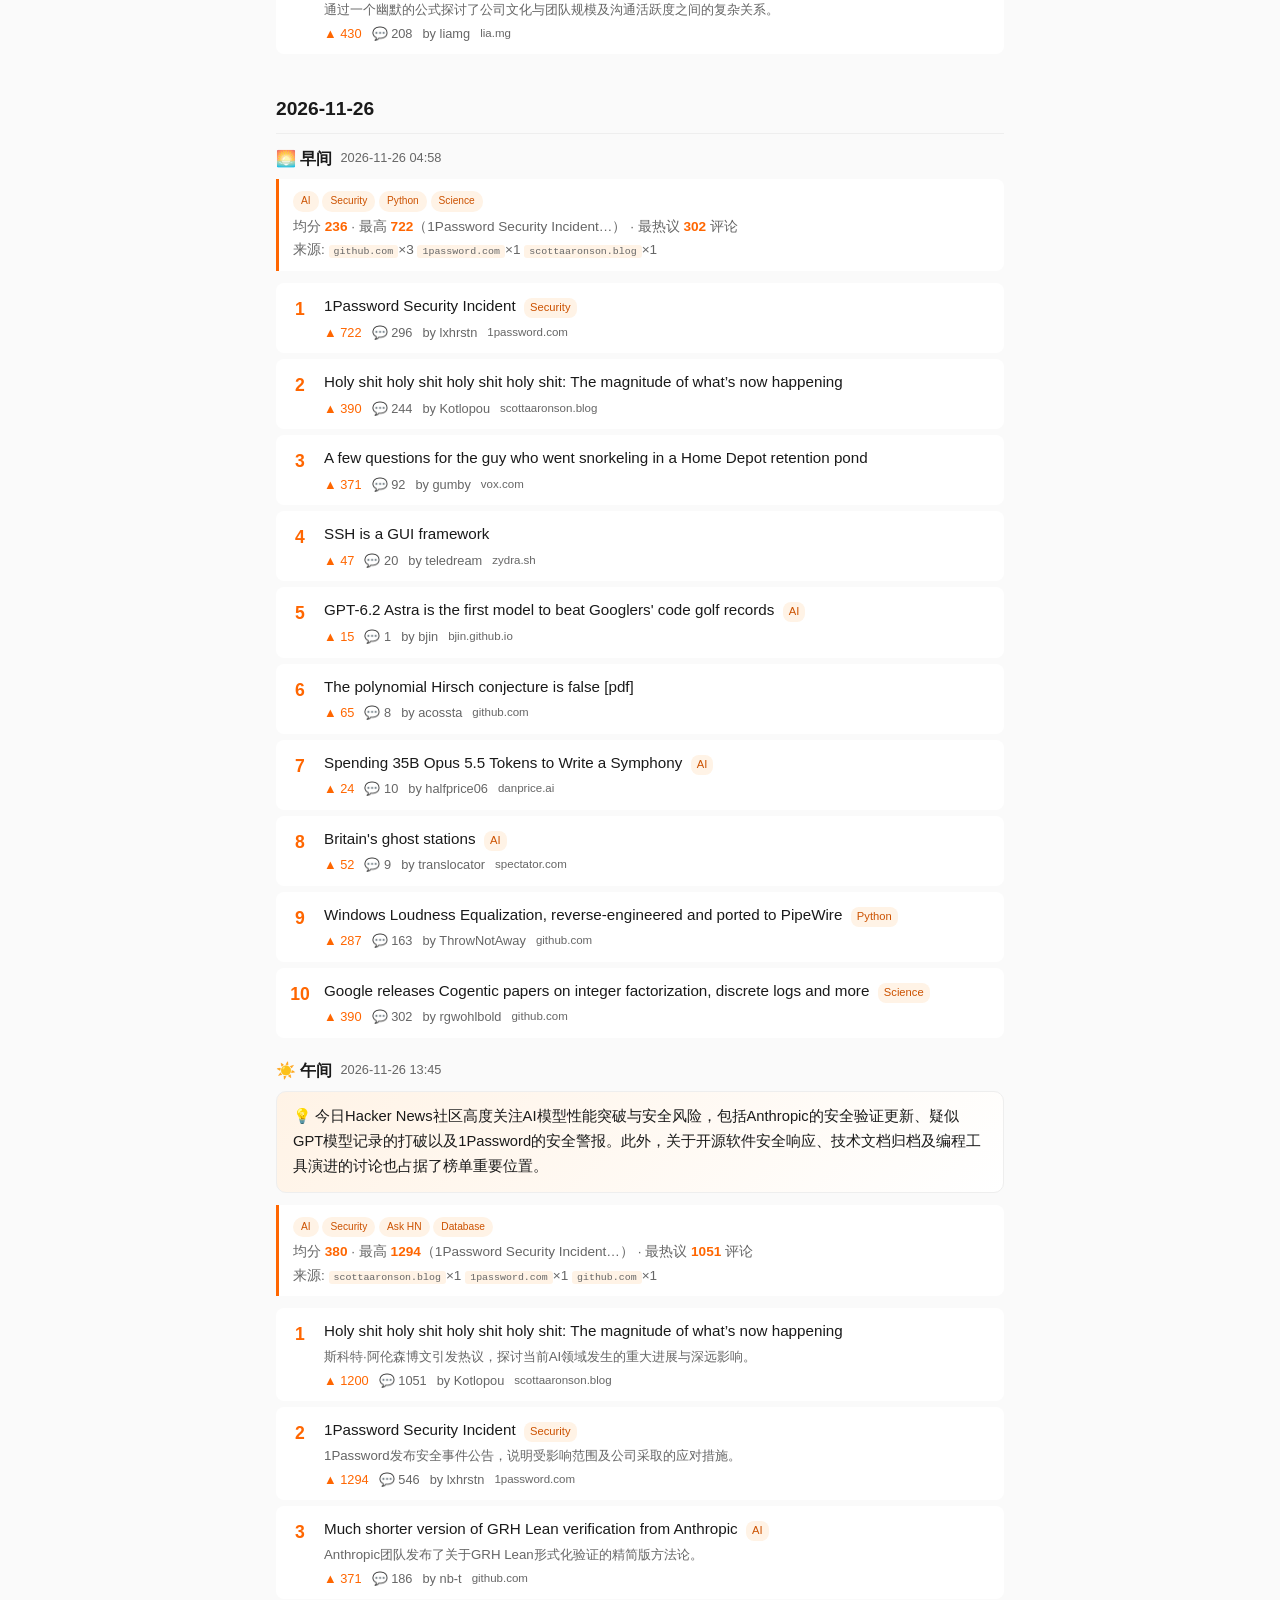
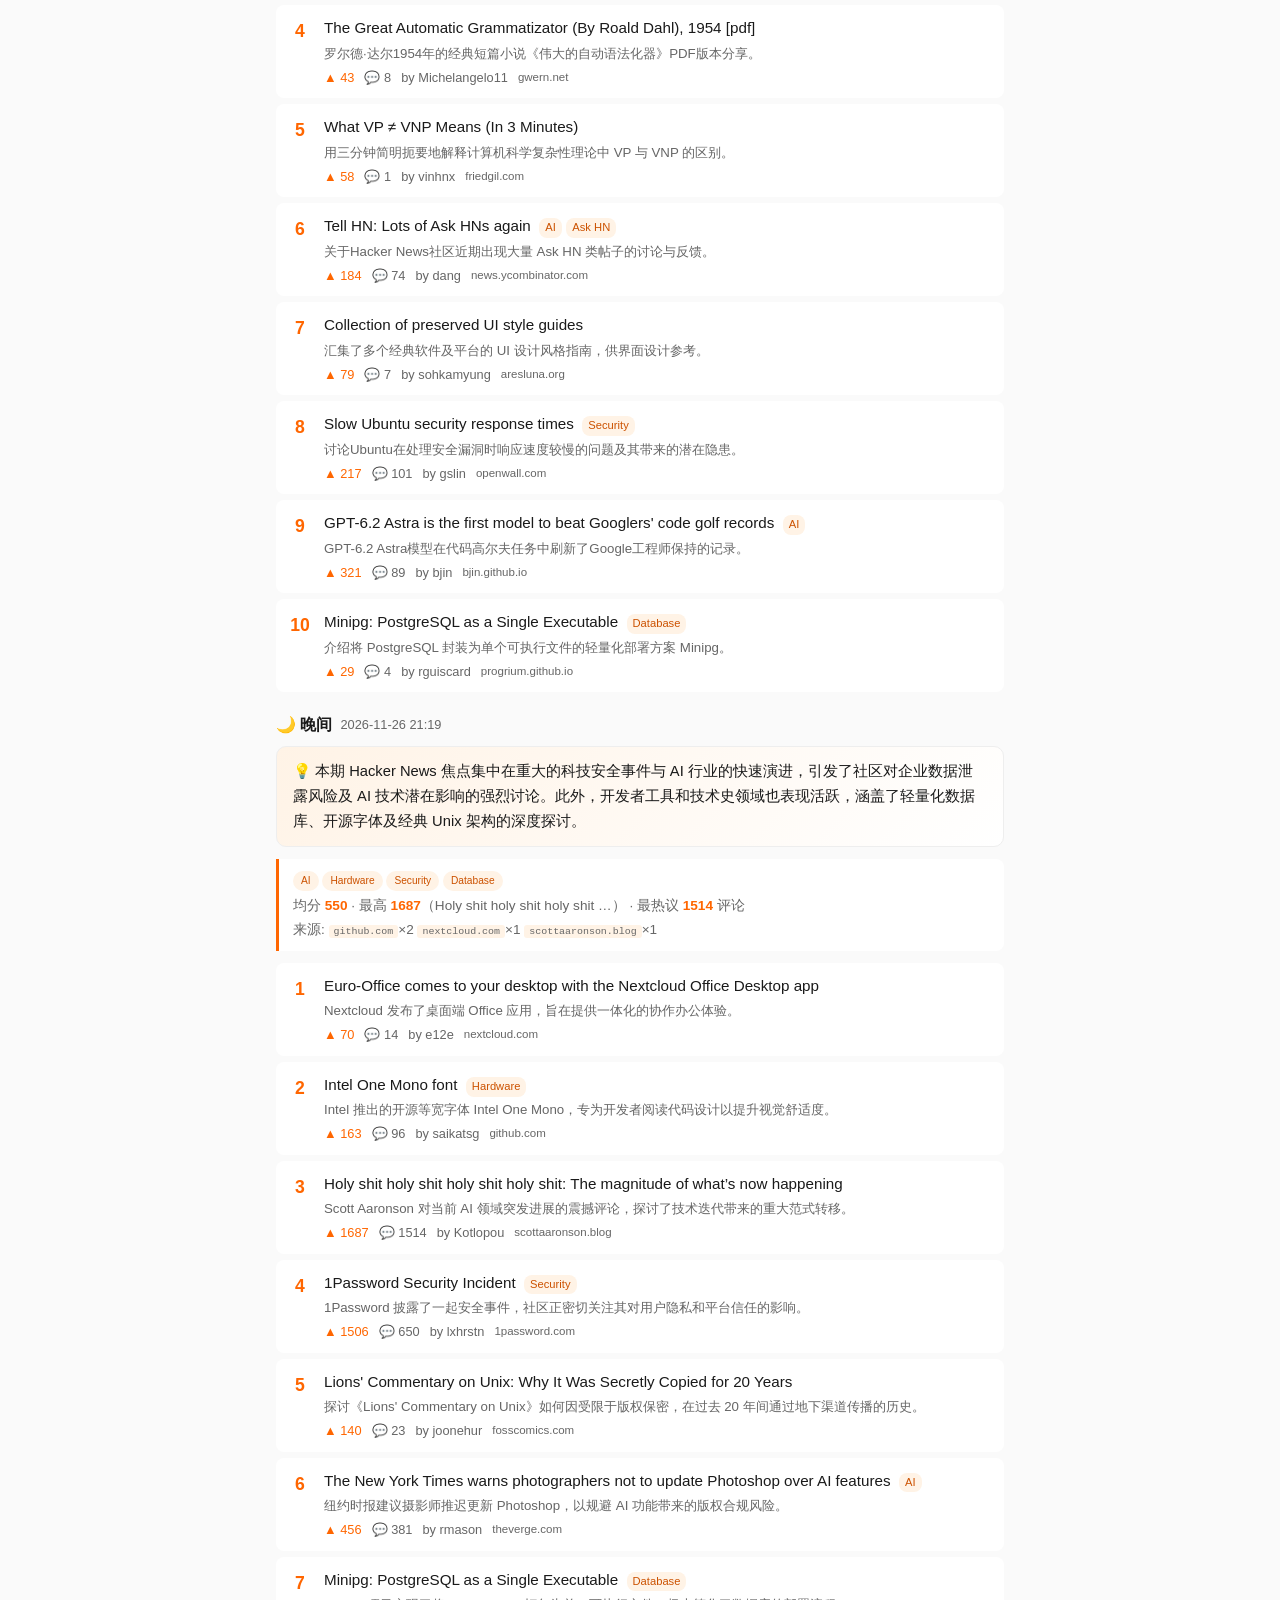
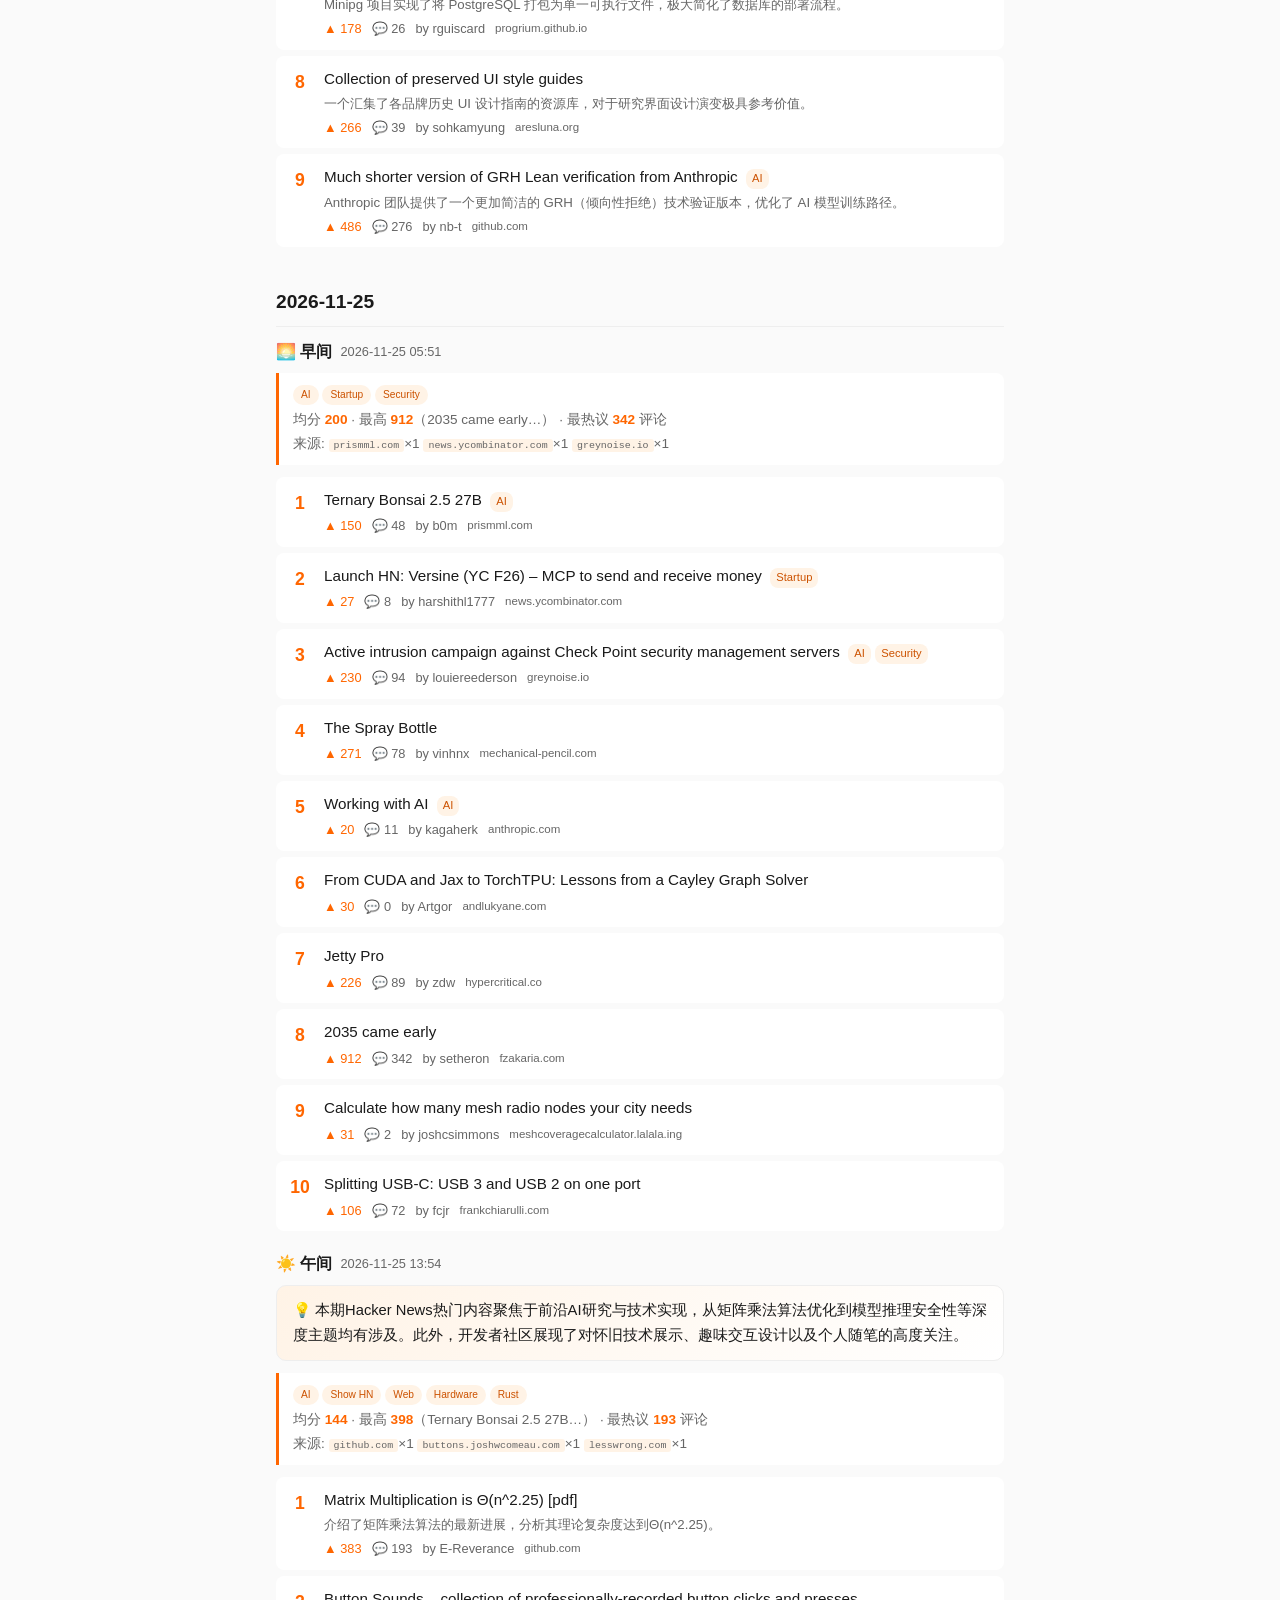
==== commit 12304333: "📰 Update HN Top 10 - 2026-11-29 03:28" ====
--- a/hn/index.html
+++ b/hn/index.html
@@ -87,7 +87,7 @@
     <h1>📰 HN Daily Top 10</h1>
     <p>每日早中晚自动汇总 Hacker News 热门 · 附趋势洞察</p>
   </header>
-  <nav class="date-nav"><a href="#day-2026-11-28" class="date-nav-item">11-28</a> <a href="#day-2026-11-27" class="date-nav-item">11-27</a> <a href="#day-2026-11-26" class="date-nav-item">11-26</a> <a href="#day-2026-11-25" class="date-nav-item">11-25</a> <a href="#day-2026-11-24" class="date-nav-item">11-24</a> <a href="#day-2026-11-23" class="date-nav-item">11-23</a> <a href="#day-2026-11-22" class="date-nav-item">11-22</a></nav>
+  <nav class="date-nav"><a href="#day-2026-11-29" class="date-nav-item">11-29</a> <a href="#day-2026-11-28" class="date-nav-item">11-28</a> <a href="#day-2026-11-27" class="date-nav-item">11-27</a> <a href="#day-2026-11-26" class="date-nav-item">11-26</a> <a href="#day-2026-11-25" class="date-nav-item">11-25</a> <a href="#day-2026-11-24" class="date-nav-item">11-24</a> <a href="#day-2026-11-23" class="date-nav-item">11-23</a></nav>
   <main>
 
     <section class="trending-section">
@@ -105,6 +105,11 @@
             <div class="trending-timeline">2026-11-01 🌅 早间(▲800) → 2026-11-01 🌙 晚间(▲1368) → 2026-11-02 🌅 早间(▲1816) → 2026-11-02 ☀️ 午间(▲2329) → 2026-11-02 🌙 晚间(▲2618)</div>
           </div>
           <div class="trending-item">
+            <a href="https://leanprover-community.github.io/blog/posts/riemann-hypothesis/" target="_blank">Lean verification of the Riemann Hypothesis</a>
+            <div class="trending-meta">登榜 4 次 · 最高分 1183</div>
+            <div class="trending-timeline">2026-11-22 🌅 早间(▲465) → 2026-11-22 ☀️ 午间(▲894) → 2026-11-22 🌙 晚间(▲1066) → 2026-11-23 🌅 早间(▲1183)</div>
+          </div>
+          <div class="trending-item">
             <a href="https://math216.wordpress.com/2026/11/20/hurried-announcement-alessandro-masullo-grh/" target="_blank">Hurried Announcement: Alessandro Masullo GRH</a>
             <div class="trending-meta">登榜 4 次 · 最高分 2322</div>
             <div class="trending-timeline">2026-11-21 🌅 早间(▲324) → 2026-11-21 ☀️ 午间(▲1750) → 2026-11-21 🌙 晚间(▲2156) → 2026-11-22 🌅 早间(▲2322)</div>
@@ -114,17 +119,12 @@
             <div class="trending-meta">登榜 4 次 · 最高分 2820</div>
             <div class="trending-timeline">2026-11-21 🌅 早间(▲1864) → 2026-11-21 ☀️ 午间(▲2455) → 2026-11-21 🌙 晚间(▲2682) → 2026-11-22 🌅 早间(▲2820)</div>
           </div>
-          <div class="trending-item">
-            <a href="https://leanprover-community.github.io/blog/posts/riemann-hypothesis/" target="_blank">Lean verification of the Riemann Hypothesis</a>
-            <div class="trending-meta">登榜 4 次 · 最高分 1183</div>
-            <div class="trending-timeline">2026-11-22 🌅 早间(▲465) → 2026-11-22 ☀️ 午间(▲894) → 2026-11-22 🌙 晚间(▲1066) → 2026-11-23 🌅 早间(▲1183)</div>
-          </div>
       </div>
       <div class="trending-block">
         <h3>📡 话题追踪</h3>
           <div class="trending-item">
-            <span class="tag">AI</span> <span class="trending-count">1325 篇相关</span>
-            <div class="topic-stories"><div class="topic-story"><a href="https://twitter.com/michael_nielsen/status/2126359767362748777" target="_blank" title="2026-11-28">Michael Nielsen took down his book on ne…</a> <span class="trending-meta">▲103</span></div><div class="topic-story"><a href="https://research.google/blog/supercharging-transformer-residual-connections/" target="_blank" title="2026-11-28">Google's DeepCrossAttention achieves com…</a> <span class="trending-meta">▲248</span></div><div class="topic-story"><a href="https://www.guitarworld.com/gear/guitar-pedals/tone3000-daisy-audio-diy-pedal-kit" target="_blank" title="2026-11-28">Build your own amp modeler: $78 DIY peda…</a> <span class="trending-meta">▲66</span></div><div class="topic-story"><a href="https://news.cornell.edu/stories/2026/11/loom-seamlessly-combines-weaving-knitting-and-braiding" target="_blank" title="2026-11-28">Loom seamlessly combines weaving, knitti…</a> <span class="trending-meta">▲165</span></div><div class="topic-story"><a href="https://malspark.com/blog/malicious-gguf-models-hugging-face/" target="_blank" title="2026-11-28">GGUF LLM Models with Hidden Malware on H…</a> <span class="trending-meta">▲3</span></div></div>
+            <span class="tag">AI</span> <span class="trending-count">1328 篇相关</span>
+            <div class="topic-stories"><div class="topic-story"><a href="https://news.cornell.edu/stories/2026/11/loom-seamlessly-combines-weaving-knitting-and-braiding" target="_blank" title="2026-11-28">Loom seamlessly combines weaving, knitti…</a> <span class="trending-meta">▲165</span></div><div class="topic-story"><a href="https://malspark.com/blog/malicious-gguf-models-hugging-face/" target="_blank" title="2026-11-28">GGUF LLM Models with Hidden Malware on H…</a> <span class="trending-meta">▲3</span></div><div class="topic-story"><a href="https://cs.stanford.edu/~knuth/moratorium.html" target="_blank" title="2026-11-29">Donald Knuth suspends error bounties due…</a> <span class="trending-meta">▲216</span></div><div class="topic-story"><a href="https://xinyadu.github.io/blog/claude-code-sabotage.html" target="_blank" title="2026-11-29">Claude Code sabotage: preliminary benchm…</a> <span class="trending-meta">▲702</span></div><div class="topic-story"><a href="https://twitter.com/TimSweeneyEpic/status/2126682647862862063" target="_blank" title="2026-11-29">Silently degrading the model's capabilit…</a> <span class="trending-meta">▲274</span></div></div>
           </div>
           <div class="trending-item">
             <span class="tag">Systems</span> <span class="trending-count">387 篇相关</span>
@@ -143,8 +143,8 @@
             <div class="topic-stories"><div class="topic-story"><a href="https://news.ycombinator.com/item?id=50555002" target="_blank" title="2026-11-23">Ask HN: Tips for transitioning from web …</a> <span class="trending-meta">▲59</span></div><div class="topic-story"><a href="https://www.bored.com/" target="_blank" title="2026-11-24">Bored.com: Fun, interesting and cool web…</a> <span class="trending-meta">▲55</span></div><div class="topic-story"><a href="https://gpu-demo-gallery.pages.dev/" target="_blank" title="2026-11-25">Show HN: Old Nvidia and ATI tech demos, …</a> <span class="trending-meta">▲19</span></div><div class="topic-story"><a href="https://www.infohawk.com/news/2026-11-27-black-friday-webrtc-skimmer" target="_blank" title="2026-11-28">Credit card skimming scripts using WebRT…</a> <span class="trending-meta">▲268</span></div><div class="topic-story"><a href="https://unkernel.dev" target="_blank" title="2026-11-28">Unkernel: Real Linux kernel, compiled to…</a> <span class="trending-meta">▲54</span></div></div>
           </div>
           <div class="trending-item">
-            <span class="tag">Science</span> <span class="trending-count">185 篇相关</span>
-            <div class="topic-stories"><div class="topic-story"><a href="https://github.com/AFK-surf/xnulinux" target="_blank" title="2026-11-23">XNU Linux: Full OS X GUI Userspace on Li…</a> <span class="trending-meta">▲439</span></div><div class="topic-story"><a href="https://www.akamai.com/blog/security/2026/nov/1615-new-tlds-dns-ready-for-bigger-namespace" target="_blank" title="2026-11-25">1,615 New TLDs Are Coming. Is Your DNS R…</a> <span class="trending-meta">▲38</span></div><div class="topic-story"><a href="https://github.com/google-research/google-research/tree/master/cogentic_research_papers" target="_blank" title="2026-11-26">Google releases Cogentic papers on integ…</a> <span class="trending-meta">▲390</span></div><div class="topic-story"><a href="https://www.kimi.ai/news/kimi-for-science-program" target="_blank" title="2026-11-27">Kimi for Science More scientific ideas, …</a> <span class="trending-meta">▲9</span></div><div class="topic-story"><a href="https://www.oag.state.va.us/media-center/news-releases/jay-jones/3162-attorneys-general-jones-and-rayfield-file-suit-against-spacex-parent-company-of-x-xai-and-grok-over-creation-and-promotion-of-child-exploitation-and-non-consensual-images-on-platform" target="_blank" title="2026-11-28">States sue SpaceX to stop Grok from gene…</a> <span class="trending-meta">▲43</span></div></div>
+            <span class="tag">Science</span> <span class="trending-count">186 篇相关</span>
+            <div class="topic-stories"><div class="topic-story"><a href="https://www.akamai.com/blog/security/2026/nov/1615-new-tlds-dns-ready-for-bigger-namespace" target="_blank" title="2026-11-25">1,615 New TLDs Are Coming. Is Your DNS R…</a> <span class="trending-meta">▲38</span></div><div class="topic-story"><a href="https://github.com/google-research/google-research/tree/master/cogentic_research_papers" target="_blank" title="2026-11-26">Google releases Cogentic papers on integ…</a> <span class="trending-meta">▲390</span></div><div class="topic-story"><a href="https://www.kimi.ai/news/kimi-for-science-program" target="_blank" title="2026-11-27">Kimi for Science More scientific ideas, …</a> <span class="trending-meta">▲9</span></div><div class="topic-story"><a href="https://www.oag.state.va.us/media-center/news-releases/jay-jones/3162-attorneys-general-jones-and-rayfield-file-suit-against-spacex-parent-company-of-x-xai-and-grok-over-creation-and-promotion-of-child-exploitation-and-non-consensual-images-on-platform" target="_blank" title="2026-11-28">States sue SpaceX to stop Grok from gene…</a> <span class="trending-meta">▲43</span></div><div class="topic-story"><a href="https://pages.ethanmdavidson.com/ai-physics-breakthrough" target="_blank" title="2026-11-29">Physics Breakthrough Simulator</a> <span class="trending-meta">▲114</span></div></div>
           </div>
       </div>
       <div class="trending-block">
@@ -162,8 +162,8 @@
             <div class="trending-meta">Toyota, Nissan, and Honda to s, AMD EPYC Zen 6 vs. Zen 1 Perfo, Jetty Pro</div>
           </div>
           <div class="trending-item">
-            <b>tosh</b> — 57 篇上榜
-            <div class="trending-meta">Artificial-life: A simple (300, Hammerspoon, Parallels confirms MacBook Neo</div>
+            <b>tosh</b> — 58 篇上榜
+            <div class="trending-meta">Silently degrading the model's, Artificial-life: A simple (300, Hammerspoon</div>
           </div>
           <div class="trending-item">
             <b>ibobev</b> — 46 篇上榜
@@ -171,6 +171,156 @@
           </div>
       </div>
     </section>
+
+    <div class="day-section" id="day-2026-11-29">
+      <h2>2026-11-29</h2>
+      <div class="period">
+        <h3>🌅 早间 <span class="update-time">2026-11-29 03:28</span></h3>
+        <div class="ai-summary">💡 本期Hacker News热门内容聚焦于人工智能领域的影响与争议，包括对AI工具的性能质疑、恶意模型安全威胁以及AI生成内容的负面溢出效应。此外，科技行业对于数字产品消费权的保护以及工程领域的深度思考也引发了社区的广泛关注。</div>
+        <div class="insights"><div class="insight-tags"><span class="tag">AI</span> <span class="tag">Science</span></div><div class="insight-stats">均分 <b>246</b>  ·  最高 <b>703</b>（Audible removes download optio…）  ·  最热议 <b>291</b> 评论</div><div class="insight-domains">来源: <code>cs.stanford.edu</code>×1 <code>consumerrights.wiki</code>×1 <code>blog.adafruit.com</code>×1</div></div>
+        <div class="stories">
+        <div class="story">
+          <span class="rank">1</span>
+          <div class="story-content">
+            <a class="story-title" href="https://cs.stanford.edu/~knuth/moratorium.html" target="_blank">Donald Knuth suspends error bounties due to an influx of AI-generated reports</a> <span class="story-tags"><span class="tag-sm">AI</span></span>
+            <div class="story-summary">计算机科学泰斗Donald Knuth因不堪重负，被迫暂停长期执行的错误赏金计划，起因是近期AI自动生成的垃圾报告激增。</div>
+            <div class="story-meta">
+              <span class="score">▲ 216</span>
+              <a class="comments" href="https://news.ycombinator.com/item?id=50680168" target="_blank">💬 33</a>
+              <span class="author">by floitsch</span>
+              <span class="domain">cs.stanford.edu</span>
+            </div>
+          </div>
+        </div>
+
+        <div class="story">
+          <span class="rank">2</span>
+          <div class="story-content">
+            <a class="story-title" href="https://consumerrights.wiki/w/Audible_removes_download_option_for_purchased_audiobooks" target="_blank">Audible removes download option for purchased audiobooks</a>
+            <div class="story-summary">Audible取消了已购买有声读物的下载选项，引发消费者对数字版权归属及平台过度管控的强烈争议。</div>
+            <div class="story-meta">
+              <span class="score">▲ 703</span>
+              <a class="comments" href="https://news.ycombinator.com/item?id=50676723" target="_blank">💬 291</a>
+              <span class="author">by DeepLogin</span>
+              <span class="domain">consumerrights.wiki</span>
+            </div>
+          </div>
+        </div>
+
+        <div class="story">
+          <span class="rank">3</span>
+          <div class="story-content">
+            <a class="story-title" href="https://blog.adafruit.com/2020/01/13/richard-feynman-on-computer-disease/" target="_blank">Computer Disease</a>
+            <div class="story-summary">探讨计算机系统复杂性导致的某种“数字疾病”状态及其对系统稳定性与维护性的深远影响。</div>
+            <div class="story-meta">
+              <span class="score">▲ 88</span>
+              <a class="comments" href="https://news.ycombinator.com/item?id=50679708" target="_blank">💬 34</a>
+              <span class="author">by jvanderbot</span>
+              <span class="domain">blog.adafruit.com</span>
+            </div>
+          </div>
+        </div>
+
+        <div class="story">
+          <span class="rank">4</span>
+          <div class="story-content">
+            <a class="story-title" href="https://xinyadu.github.io/blog/claude-code-sabotage.html" target="_blank">Claude Code sabotage: preliminary benchmarking</a> <span class="story-tags"><span class="tag-sm">AI</span></span>
+            <div class="story-summary">针对Claude Code性能及其是否存在人为干扰的深度基准测试分析，揭示了当前AI辅助编程工具的技术局限。</div>
+            <div class="story-meta">
+              <span class="score">▲ 702</span>
+              <a class="comments" href="https://news.ycombinator.com/item?id=50676390" target="_blank">💬 232</a>
+              <span class="author">by abedelez</span>
+              <span class="domain">xinyadu.github.io</span>
+            </div>
+          </div>
+        </div>
+
+        <div class="story">
+          <span class="rank">5</span>
+          <div class="story-content">
+            <a class="story-title" href="https://earthquake.usgs.gov/earthquakes/eventpage/ci41581136/executive" target="_blank">5.0 Earthquake West of LA</a>
+            <div class="story-summary">记录了洛杉矶西部发生的5.0级地震及其相关地质观测数据。</div>
+            <div class="story-meta">
+              <span class="score">▲ 30</span>
+              <a class="comments" href="https://news.ycombinator.com/item?id=50680175" target="_blank">💬 2</a>
+              <span class="author">by dboreham</span>
+              <span class="domain">earthquake.usgs.gov</span>
+            </div>
+          </div>
+        </div>
+
+        <div class="story">
+          <span class="rank">6</span>
+          <div class="story-content">
+            <a class="story-title" href="https://ryo.lu/journal/the-race-is-not-inevitable" target="_blank">The race is not inevitable</a>
+            <div class="story-summary">通过哲学视角审视技术加速主义的必然性，提出技术路径的选择并非不可抗力。</div>
+            <div class="story-meta">
+              <span class="score">▲ 86</span>
+              <a class="comments" href="https://news.ycombinator.com/item?id=50680085" target="_blank">💬 44</a>
+              <span class="author">by hashbig</span>
+              <span class="domain">ryo.lu</span>
+            </div>
+          </div>
+        </div>
+
+        <div class="story">
+          <span class="rank">7</span>
+          <div class="story-content">
+            <a class="story-title" href="https://twitter.com/TimSweeneyEpic/status/2126682647862862063" target="_blank">Silently degrading the model's capabilities IS sabotage</a> <span class="story-tags"><span class="tag-sm">AI</span></span>
+            <div class="story-summary">核心讨论认为，悄悄降低AI模型性能表现本质上是一种对用户信任和产品稳定性的破坏。</div>
+            <div class="story-meta">
+              <span class="score">▲ 274</span>
+              <a class="comments" href="https://news.ycombinator.com/item?id=50678901" target="_blank">💬 97</a>
+              <span class="author">by tosh</span>
+              <span class="domain">twitter.com</span>
+            </div>
+          </div>
+        </div>
+
+        <div class="story">
+          <span class="rank">8</span>
+          <div class="story-content">
+            <a class="story-title" href="https://malspark.com/blog/malicious-gguf-models-hugging-face/" target="_blank">GGUF LLM Models with Hidden Malware on Hugging Face Reached 2400 Victims</a> <span class="story-tags"><span class="tag-sm">AI</span></span>
+            <div class="story-summary">Hugging Face平台上出现隐藏恶意代码的GGUF格式大模型，已导致超过2400名用户受害。</div>
+            <div class="story-meta">
+              <span class="score">▲ 183</span>
+              <a class="comments" href="https://news.ycombinator.com/item?id=50676752" target="_blank">💬 58</a>
+              <span class="author">by homarp</span>
+              <span class="domain">malspark.com</span>
+            </div>
+          </div>
+        </div>
+
+        <div class="story">
+          <span class="rank">9</span>
+          <div class="story-content">
+            <a class="story-title" href="https://www.lesswrong.com/posts/Lf49dFMfhWqj33zAJ/patrick-collison-you-are-wrong-about-street-furniture" target="_blank">Patrick Collison you are WRONG about street furniture!!!</a>
+            <div class="story-summary">针对Patrick Collison关于街道设施观点的公开驳斥，引发了关于城市规划与公共基础设施设计的讨论。</div>
+            <div class="story-meta">
+              <span class="score">▲ 65</span>
+              <a class="comments" href="https://news.ycombinator.com/item?id=50680129" target="_blank">💬 51</a>
+              <span class="author">by BenPace</span>
+              <span class="domain">lesswrong.com</span>
+            </div>
+          </div>
+        </div>
+
+        <div class="story">
+          <span class="rank">10</span>
+          <div class="story-content">
+            <a class="story-title" href="https://pages.ethanmdavidson.com/ai-physics-breakthrough" target="_blank">Physics Breakthrough Simulator</a> <span class="story-tags"><span class="tag-sm">Science</span></span>
+            <div class="story-summary">一个有趣的物理学突破模拟器，通过交互式展示帮助用户直观理解复杂的物理实验进展。</div>
+            <div class="story-meta">
+              <span class="score">▲ 114</span>
+              <a class="comments" href="https://news.ycombinator.com/item?id=50678273" target="_blank">💬 36</a>
+              <span class="author">by machinerychorus</span>
+              <span class="domain">pages.ethanmdavidson.com</span>
+            </div>
+          </div>
+        </div>
+        </div>
+      </div>
+    </div>
 
     <div class="day-section" id="day-2026-11-28">
       <h2>2026-11-28</h2>
@@ -2736,448 +2886,6 @@
               <a class="comments" href="https://news.ycombinator.com/item?id=50611026" target="_blank">💬 1</a>
               <span class="author">by mrroryflint</span>
               <span class="domain">github.com</span>
-            </div>
-          </div>
-        </div>
-        </div>
-      </div>
-    </div>
-
-    <div class="day-section" id="day-2026-11-22">
-      <h2>2026-11-22</h2>
-      <div class="period">
-        <h3>🌅 早间 <span class="update-time">2026-11-22 02:37</span></h3>
-        <div class="ai-summary">💡 本期 Hacker News 焦点集中在数学领域的重磅进展，多篇关于黎曼猜想证明的讨论引发热议。同时，技术社区对低内存优化、编程语言底层实现以及奇特的硬件故障排查表现出浓厚兴趣。</div>
-        <div class="insights"><div class="insight-tags"><span class="tag">Open Source</span> <span class="tag">Database</span> <span class="tag">Systems</span> <span class="tag">Show HN</span> <span class="tag">AI</span></div><div class="insight-stats">均分 <b>690</b>  ·  最高 <b>2820</b>（Levent Alpöge claims proof of …）  ·  最热议 <b>1989</b> 评论</div><div class="insight-domains">来源: <code>economist.com</code>×1 <code>science.org</code>×1 <code>leanprover-community.github.io</code>×1</div></div>
-        <div class="stories">
-        <div class="story">
-          <span class="rank">1</span>
-          <div class="story-content">
-            <a class="story-title" href="https://www.economist.com/business/2026/11/19/jensen-huangs-fall-is-bad-news-for-silicon-valleys-accelerationists" target="_blank">Jensen Huang's fall is bad news for Silicon Valley's accelerationists</a>
-            <div class="story-summary">分析黄仁勋与英伟达的现状对硅谷加速主义文化可能产生的负面影响。</div>
-            <div class="story-meta">
-              <span class="score">▲ 32</span>
-              <a class="comments" href="https://news.ycombinator.com/item?id=50591835" target="_blank">💬 11</a>
-              <span class="author">by andsoitis</span>
-              <span class="domain">economist.com</span>
-            </div>
-          </div>
-        </div>
-
-        <div class="story">
-          <span class="rank">2</span>
-          <div class="story-content">
-            <a class="story-title" href="https://www.science.org/content/blog-post/detonating-huge-pile-lead-azide-really" target="_blank">Detonating a pile of lead azide</a>
-            <div class="story-summary">通过科学实验展示叠氮化铅在极端条件下的引爆过程与相关特性。</div>
-            <div class="story-meta">
-              <span class="score">▲ 356</span>
-              <a class="comments" href="https://news.ycombinator.com/item?id=50588982" target="_blank">💬 225</a>
-              <span class="author">by beginning_end</span>
-              <span class="domain">science.org</span>
-            </div>
-          </div>
-        </div>
-
-        <div class="story">
-          <span class="rank">3</span>
-          <div class="story-content">
-            <a class="story-title" href="https://leanprover-community.github.io/blog/posts/riemann-hypothesis/" target="_blank">Lean verification of the Riemann Hypothesis</a>
-            <div class="story-summary">利用 Lean 形式化证明语言对黎曼猜想进行验证的进展报告。</div>
-            <div class="story-meta">
-              <span class="score">▲ 465</span>
-              <a class="comments" href="https://news.ycombinator.com/item?id=50589618" target="_blank">💬 370</a>
-              <span class="author">by g-b-r</span>
-              <span class="domain">leanprover-community.github.io</span>
-            </div>
-          </div>
-        </div>
-
-        <div class="story">
-          <span class="rank">4</span>
-          <div class="story-content">
-            <a class="story-title" href="https://www.gov.br/receitafederal/pt-br/assuntos/noticias/2026/novembro/receita-federal-publica-primeiro-codigo-fonte-aberto-no-github-e-amplia-transparencia-da-reforma-tributaria" target="_blank">Brazil's tax authority open-sources its tax calculator on GitHub under MIT</a> <span class="story-tags"><span class="tag-sm">Open Source</span></span>
-            <div class="story-summary">巴西税务局将其税务计算器工具以 MIT 协议在 GitHub 开源。</div>
-            <div class="story-meta">
-              <span class="score">▲ 500</span>
-              <a class="comments" href="https://news.ycombinator.com/item?id=50532613" target="_blank">💬 161</a>
-              <span class="author">by dvaplima</span>
-              <span class="domain">gov.br</span>
-            </div>
-          </div>
-        </div>
-
-        <div class="story">
-          <span class="rank">5</span>
-          <div class="story-content">
-            <a class="story-title" href="https://jespino.github.io/gopgext/" target="_blank">PostgreSQL Extensions in Go</a> <span class="story-tags"><span class="tag-sm">Database</span></span>
-            <div class="story-summary">介绍如何使用 Go 语言开发和编写 PostgreSQL 扩展。</div>
-            <div class="story-meta">
-              <span class="score">▲ 40</span>
-              <a class="comments" href="https://news.ycombinator.com/item?id=50591260" target="_blank">💬 1</a>
-              <span class="author">by valyala</span>
-              <span class="domain">jespino.github.io</span>
-            </div>
-          </div>
-        </div>
-
-        <div class="story">
-          <span class="rank">6</span>
-          <div class="story-content">
-            <a class="story-title" href="https://github.com/ShinMegamiBoson/lookatmyquant" target="_blank">Inkling-2-Mini in 5.4 GB Memory</a> <span class="story-tags"><span class="tag-sm">Systems</span></span>
-            <div class="story-summary">探讨在仅 5.4GB 内存限制下运行 Inkling-2-Mini 模型的实现方法。</div>
-            <div class="story-meta">
-              <span class="score">▲ 12</span>
-              <a class="comments" href="https://news.ycombinator.com/item?id=50591853" target="_blank">💬 1</a>
-              <span class="author">by k__</span>
-              <span class="domain">github.com</span>
-            </div>
-          </div>
-        </div>
-
-        <div class="story">
-          <span class="rank">7</span>
-          <div class="story-content">
-            <a class="story-title" href="https://blog.tymscar.com/posts/studiodisplayethernet/" target="_blank">My monitor was cutting my download speed by 75%</a>
-            <div class="story-summary">记录了一次因显示器干扰导致网络下载速度暴跌 75% 的奇葩硬件故障排查。</div>
-            <div class="story-meta">
-              <span class="score">▲ 295</span>
-              <a class="comments" href="https://news.ycombinator.com/item?id=50587875" target="_blank">💬 153</a>
-              <span class="author">by soheilpro</span>
-              <span class="domain">blog.tymscar.com</span>
-            </div>
-          </div>
-        </div>
-
-        <div class="story">
-          <span class="rank">8</span>
-          <div class="story-content">
-            <a class="story-title" href="https://math216.wordpress.com/2026/11/20/hurried-announcement-alessandro-masullo-grh/" target="_blank">Hurried Announcement: Alessandro Masullo GRH</a>
-            <div class="story-summary">Alessandro Masullo 关于 GRH（广义黎曼猜想）的最新公告讨论。</div>
-            <div class="story-meta">
-              <span class="score">▲ 2322</span>
-              <a class="comments" href="https://news.ycombinator.com/item?id=50579568" target="_blank">💬 1113</a>
-              <span class="author">by jasondavies</span>
-              <span class="domain">math216.wordpress.com</span>
-            </div>
-          </div>
-        </div>
-
-        <div class="story">
-          <span class="rank">9</span>
-          <div class="story-content">
-            <a class="story-title" href="https://onurgumus.github.io/zero-csharp/index.html" target="_blank">Show HN: Zero C#, Power of C# without any GC</a> <span class="story-tags"><span class="tag-sm">Show HN</span></span>
-            <div class="story-summary">展示如何通过 Zero C# 在不使用垃圾回收机制（GC）的情况下进行高效编程。</div>
-            <div class="story-meta">
-              <span class="score">▲ 55</span>
-              <a class="comments" href="https://news.ycombinator.com/item?id=50590279" target="_blank">💬 38</a>
-              <span class="author">by reverseblade2</span>
-              <span class="domain">onurgumus.github.io</span>
-            </div>
-          </div>
-        </div>
-
-        <div class="story">
-          <span class="rank">10</span>
-          <div class="story-content">
-            <a class="story-title" href="https://alpo.ge/remark.pdf" target="_blank">Levent Alpöge claims proof of the Generalized Riemann Hypothesis [pdf]</a> <span class="story-tags"><span class="tag-sm">AI</span></span>
-            <div class="story-summary">Levent Alpöge 提出的一份关于广义黎曼猜想的证明论文引发数学界广泛关注。</div>
-            <div class="story-meta">
-              <span class="score">▲ 2820</span>
-              <a class="comments" href="https://news.ycombinator.com/item?id=50574968" target="_blank">💬 1989</a>
-              <span class="author">by iamronaldo</span>
-              <span class="domain">alpo.ge</span>
-            </div>
-          </div>
-        </div>
-        </div>
-      </div>
-      <div class="period">
-        <h3>☀️ 午间 <span class="update-time">2026-11-22 11:50</span></h3>
-        <div class="ai-summary">💡 本期 Hacker News 焦点覆盖了前沿医学进展、数学证明辅助工具及底层工程实践。热点涵盖了癌症治疗的突破、形式化数学验证、以及针对 AI 和网络安全的高效技术方案。</div>
-        <div class="insights"><div class="insight-tags"><span class="tag">AI</span> <span class="tag">Systems</span></div><div class="insight-stats">均分 <b>303</b>  ·  最高 <b>894</b>（Lean verification of the Riema…）  ·  最热议 <b>743</b> 评论</div><div class="insight-domains">来源: <code>github.com</code>×3 <code>theguardian.com</code>×1 <code>leanprover-community.github.io</code>×1</div></div>
-        <div class="stories">
-        <div class="story">
-          <span class="rank">1</span>
-          <div class="story-content">
-            <a class="story-title" href="https://www.theguardian.com/society/2026/nov/20/pill-pancreatic-cancer-breakthrough-daraxonrasib" target="_blank">Pill to treat pancreatic cancer hailed as 'biggest breakthrough in decades'</a> <span class="story-tags"><span class="tag-sm">AI</span></span>
-            <div class="story-summary">胰腺癌治疗领域出现重大突破，一种新型药物被寄予厚望。</div>
-            <div class="story-meta">
-              <span class="score">▲ 750</span>
-              <a class="comments" href="https://news.ycombinator.com/item?id=50582069" target="_blank">💬 175</a>
-              <span class="author">by rafaelc</span>
-              <span class="domain">theguardian.com</span>
-            </div>
-          </div>
-        </div>
-
-        <div class="story">
-          <span class="rank">2</span>
-          <div class="story-content">
-            <a class="story-title" href="https://leanprover-community.github.io/blog/posts/riemann-hypothesis/" target="_blank">Lean verification of the Riemann Hypothesis</a>
-            <div class="story-summary">探讨使用 Lean 形式化语言对黎曼猜想进行计算机验证的进展。</div>
-            <div class="story-meta">
-              <span class="score">▲ 894</span>
-              <a class="comments" href="https://news.ycombinator.com/item?id=50589618" target="_blank">💬 743</a>
-              <span class="author">by g-b-r</span>
-              <span class="domain">leanprover-community.github.io</span>
-            </div>
-          </div>
-        </div>
-
-        <div class="story">
-          <span class="rank">3</span>
-          <div class="story-content">
-            <a class="story-title" href="https://github.com/ShinMegamiBoson/lookatmyquant" target="_blank">Inkling-2-Mini in 5.4 GB Memory</a> <span class="story-tags"><span class="tag-sm">Systems</span></span>
-            <div class="story-summary">介绍如何将 Inkling-2-Mini 模型压缩并运行在仅 5.4 GB 的内存中。</div>
-            <div class="story-meta">
-              <span class="score">▲ 384</span>
-              <a class="comments" href="https://news.ycombinator.com/item?id=50591853" target="_blank">💬 99</a>
-              <span class="author">by k__</span>
-              <span class="domain">github.com</span>
-            </div>
-          </div>
-        </div>
-
-        <div class="story">
-          <span class="rank">4</span>
-          <div class="story-content">
-            <a class="story-title" href="https://openrouter.ai/blog/announcements/data-processing-incidents-on-inference-providers/" target="_blank">Data Processing Incidents on Inference Providers</a> <span class="story-tags"><span class="tag-sm">AI</span></span>
-            <div class="story-summary">公开披露推理服务提供商在处理数据时遇到的安全事故与风险。</div>
-            <div class="story-meta">
-              <span class="score">▲ 37</span>
-              <a class="comments" href="https://news.ycombinator.com/item?id=50595554" target="_blank">💬 10</a>
-              <span class="author">by sdko</span>
-              <span class="domain">openrouter.ai</span>
-            </div>
-          </div>
-        </div>
-
-        <div class="story">
-          <span class="rank">5</span>
-          <div class="story-content">
-            <a class="story-title" href="https://stulle.app/" target="_blank">Sandwich Simulator</a>
-            <div class="story-summary">一个趣味性的三明治制作模拟器，展示 Web 应用的创意用法。</div>
-            <div class="story-meta">
-              <span class="score">▲ 67</span>
-              <a class="comments" href="https://news.ycombinator.com/item?id=50594911" target="_blank">💬 35</a>
-              <span class="author">by subdomain</span>
-              <span class="domain">stulle.app</span>
-            </div>
-          </div>
-        </div>
-
-        <div class="story">
-          <span class="rank">6</span>
-          <div class="story-content">
-            <a class="story-title" href="https://github.com/ItsNotRexed/Leonida" target="_blank">Leonida – PC Recompilation of the Xbox Version of GTA 6</a>
-            <div class="story-summary">开发者尝试通过 PC 重新编译技术来运行 Xbox 版《GTA 6》。</div>
-            <div class="story-meta">
-              <span class="score">▲ 66</span>
-              <a class="comments" href="https://news.ycombinator.com/item?id=50595168" target="_blank">💬 37</a>
-              <span class="author">by ebrahimh</span>
-              <span class="domain">github.com</span>
-            </div>
-          </div>
-        </div>
-
-        <div class="story">
-          <span class="rank">7</span>
-          <div class="story-content">
-            <a class="story-title" href="https://www.science.org/content/blog-post/detonating-huge-pile-lead-azide-really" target="_blank">Detonating a pile of lead azide</a>
-            <div class="story-summary">科学视角解析叠氮化铅在引爆过程中的化学与物理特性。</div>
-            <div class="story-meta">
-              <span class="score">▲ 555</span>
-              <a class="comments" href="https://news.ycombinator.com/item?id=50588982" target="_blank">💬 363</a>
-              <span class="author">by beginning_end</span>
-              <span class="domain">science.org</span>
-            </div>
-          </div>
-        </div>
-
-        <div class="story">
-          <span class="rank">8</span>
-          <div class="story-content">
-            <a class="story-title" href="https://github.com/sebaandrada-cell/PcapAnalyzer" target="_blank">PcapAnalyzer – self-hosted pcap analyzer with 27 problem detectors</a>
-            <div class="story-summary">一款自托管的 Pcap 网络抓包分析工具，内置 27 种网络问题检测机制。</div>
-            <div class="story-meta">
-              <span class="score">▲ 83</span>
-              <a class="comments" href="https://news.ycombinator.com/item?id=50594132" target="_blank">💬 9</a>
-              <span class="author">by sebaandrada</span>
-              <span class="domain">github.com</span>
-            </div>
-          </div>
-        </div>
-
-        <div class="story">
-          <span class="rank">9</span>
-          <div class="story-content">
-            <a class="story-title" href="https://notnottalmud.substack.com/p/getting-the-mind-to-steer-the-body" target="_blank">Getting the mind to steer the body to steer you</a>
-            <div class="story-summary">探讨意识如何通过控制身体反馈来反向塑造思维路径的心理学见解。</div>
-            <div class="story-meta">
-              <span class="score">▲ 185</span>
-              <a class="comments" href="https://news.ycombinator.com/item?id=50583028" target="_blank">💬 64</a>
-              <span class="author">by jger15</span>
-              <span class="domain">notnottalmud.substack.com</span>
-            </div>
-          </div>
-        </div>
-
-        <div class="story">
-          <span class="rank">10</span>
-          <div class="story-content">
-            <a class="story-title" href="https://www.iseecars.com/most-popular-car-colors-study" target="_blank">The Most Popular Car Colors in America</a>
-            <div class="story-summary">数据分析显示了美国市场上最受欢迎的汽车颜色趋势。</div>
-            <div class="story-meta">
-              <span class="score">▲ 7</span>
-              <a class="comments" href="https://news.ycombinator.com/item?id=50595725" target="_blank">💬 0</a>
-              <span class="author">by cisc</span>
-              <span class="domain">iseecars.com</span>
-            </div>
-          </div>
-        </div>
-        </div>
-      </div>
-      <div class="period">
-        <h3>🌙 晚间 <span class="update-time">2026-11-22 20:06</span></h3>
-        <div class="ai-summary">💡 本期Hacker News焦点集中在学术突破与技术创新，黎曼猜想的证明尝试引起了社区高度关注。同时，硬核工程、医疗生物进展以及AI模型偏见分析等多元话题也成为讨论热点。</div>
-        <div class="insights"><div class="insight-tags"><span class="tag">AI</span> <span class="tag">Web</span> <span class="tag">Systems</span> <span class="tag">Show HN</span></div><div class="insight-stats">均分 <b>432</b>  ·  最高 <b>1074</b>（Pill to treat pancreatic cance…）  ·  最热议 <b>886</b> 评论</div><div class="insight-domains">来源: <code>github.com</code>×3 <code>caranddriver.com</code>×1 <code>theguardian.com</code>×1</div></div>
-        <div class="stories">
-        <div class="story">
-          <span class="rank">1</span>
-          <div class="story-content">
-            <a class="story-title" href="https://www.caranddriver.com/news/a74490092/toyota-nissan-honda-standardize-parts-lower-costs/" target="_blank">Toyota, Nissan, and Honda to standardize parts to lower costs</a>
-            <div class="story-summary">丰田、日产和本田宣布将通过标准化零部件来降低生产成本。</div>
-            <div class="story-meta">
-              <span class="score">▲ 601</span>
-              <a class="comments" href="https://news.ycombinator.com/item?id=50596133" target="_blank">💬 360</a>
-              <span class="author">by zdw</span>
-              <span class="domain">caranddriver.com</span>
-            </div>
-          </div>
-        </div>
-
-        <div class="story">
-          <span class="rank">2</span>
-          <div class="story-content">
-            <a class="story-title" href="https://www.theguardian.com/society/2026/nov/20/pill-pancreatic-cancer-breakthrough-daraxonrasib" target="_blank">Pill to treat pancreatic cancer hailed as 'biggest breakthrough in decades'</a> <span class="story-tags"><span class="tag-sm">AI</span></span>
-            <div class="story-summary">一款用于治疗胰腺癌的新型药物被誉为近几十年来医疗领域的重大突破。</div>
-            <div class="story-meta">
-              <span class="score">▲ 1074</span>
-              <a class="comments" href="https://news.ycombinator.com/item?id=50582069" target="_blank">💬 227</a>
-              <span class="author">by rafaelc</span>
-              <span class="domain">theguardian.com</span>
-            </div>
-          </div>
-        </div>
-
-        <div class="story">
-          <span class="rank">3</span>
-          <div class="story-content">
-            <a class="story-title" href="https://github.com/pithings/unkernel" target="_blank">A real Linux kernel, compiled to WebAssembly</a> <span class="story-tags"><span class="tag-sm">Web</span> <span class="tag-sm">Systems</span></span>
-            <div class="story-summary">一个真正能在 WebAssembly 环境下运行的 Linux 内核项目。</div>
-            <div class="story-meta">
-              <span class="score">▲ 50</span>
-              <a class="comments" href="https://news.ycombinator.com/item?id=50533945" target="_blank">💬 10</a>
-              <span class="author">by DonAtimator</span>
-              <span class="domain">github.com</span>
-            </div>
-          </div>
-        </div>
-
-        <div class="story">
-          <span class="rank">4</span>
-          <div class="story-content">
-            <a class="story-title" href="https://leanprover-community.github.io/blog/posts/riemann-hypothesis/" target="_blank">Lean verification of the Riemann Hypothesis</a>
-            <div class="story-summary">利用 Lean 定理证明器对黎曼猜想进行形式化验证的深度尝试。</div>
-            <div class="story-meta">
-              <span class="score">▲ 1066</span>
-              <a class="comments" href="https://news.ycombinator.com/item?id=50589618" target="_blank">💬 886</a>
-              <span class="author">by g-b-r</span>
-              <span class="domain">leanprover-community.github.io</span>
-            </div>
-          </div>
-        </div>
-
-        <div class="story">
-          <span class="rank">5</span>
-          <div class="story-content">
-            <a class="story-title" href="https://arxiv.org/abs/2606.14068" target="_blank">Harsher on Male? Evaluating LLMs on Gender-Asymmetric Moral Framing in Conflicts</a> <span class="story-tags"><span class="tag-sm">AI</span></span>
-            <div class="story-summary">关于大模型在处理冲突道德场景时是否存在针对性别的偏见研究。</div>
-            <div class="story-meta">
-              <span class="score">▲ 41</span>
-              <a class="comments" href="https://news.ycombinator.com/item?id=50597743" target="_blank">💬 15</a>
-              <span class="author">by rzk</span>
-              <span class="domain">arxiv.org</span>
-            </div>
-          </div>
-        </div>
-
-        <div class="story">
-          <span class="rank">6</span>
-          <div class="story-content">
-            <a class="story-title" href="https://stulle.app/" target="_blank">Sandwich Simulator</a>
-            <div class="story-summary">一个趣味十足的三明治制作模拟器网站。</div>
-            <div class="story-meta">
-              <span class="score">▲ 304</span>
-              <a class="comments" href="https://news.ycombinator.com/item?id=50594911" target="_blank">💬 103</a>
-              <span class="author">by subdomain</span>
-              <span class="domain">stulle.app</span>
-            </div>
-          </div>
-        </div>
-
-        <div class="story">
-          <span class="rank">7</span>
-          <div class="story-content">
-            <a class="story-title" href="https://joinmayberry.com/" target="_blank">Self-hosted library branch over public web OPDS</a> <span class="story-tags"><span class="tag-sm">Web</span></span>
-            <div class="story-summary">通过公共网络 OPDS 协议实现自助托管图书馆分支的方案。</div>
-            <div class="story-meta">
-              <span class="score">▲ 15</span>
-              <a class="comments" href="https://news.ycombinator.com/item?id=50566495" target="_blank">💬 1</a>
-              <span class="author">by philips</span>
-              <span class="domain">joinmayberry.com</span>
-            </div>
-          </div>
-        </div>
-
-        <div class="story">
-          <span class="rank">8</span>
-          <div class="story-content">
-            <a class="story-title" href="https://github.com/ShinMegamiBoson/lookatmyquant" target="_blank">Inkling-2-Mini in 5.4 GB Memory</a> <span class="story-tags"><span class="tag-sm">Systems</span></span>
-            <div class="story-summary">探讨如何在仅 5.4 GB 内存环境下运行 Inkling-2-Mini 模型。</div>
-            <div class="story-meta">
-              <span class="score">▲ 480</span>
-              <a class="comments" href="https://news.ycombinator.com/item?id=50591853" target="_blank">💬 120</a>
-              <span class="author">by k__</span>
-              <span class="domain">github.com</span>
-            </div>
-          </div>
-        </div>
-
-        <div class="story">
-          <span class="rank">9</span>
-          <div class="story-content">
-            <a class="story-title" href="https://github.com/tamnd/riemann-handbook" target="_blank">Show HN: The Riemann Proof Handbook</a> <span class="story-tags"><span class="tag-sm">Show HN</span></span>
-            <div class="story-summary">一份旨在帮助理解黎曼猜想证明过程的手册。</div>
-            <div class="story-meta">
-              <span class="score">▲ 60</span>
-              <a class="comments" href="https://news.ycombinator.com/item?id=50596664" target="_blank">💬 28</a>
-              <span class="author">by tamnd</span>
-              <span class="domain">github.com</span>
-            </div>
-          </div>
-        </div>
-
-        <div class="story">
-          <span class="rank">10</span>
-          <div class="story-content">
-            <a class="story-title" href="https://www.science.org/content/blog-post/detonating-huge-pile-lead-azide-really" target="_blank">Detonating a pile of lead azide</a>
-            <div class="story-summary">科学分析引发叠氮化铅堆垛爆炸背后的物理化学机理。</div>
-            <div class="story-meta">
-              <span class="score">▲ 625</span>
-              <a class="comments" href="https://news.ycombinator.com/item?id=50588982" target="_blank">💬 391</a>
-              <span class="author">by beginning_end</span>
-              <span class="domain">science.org</span>
             </div>
           </div>
         </div>
